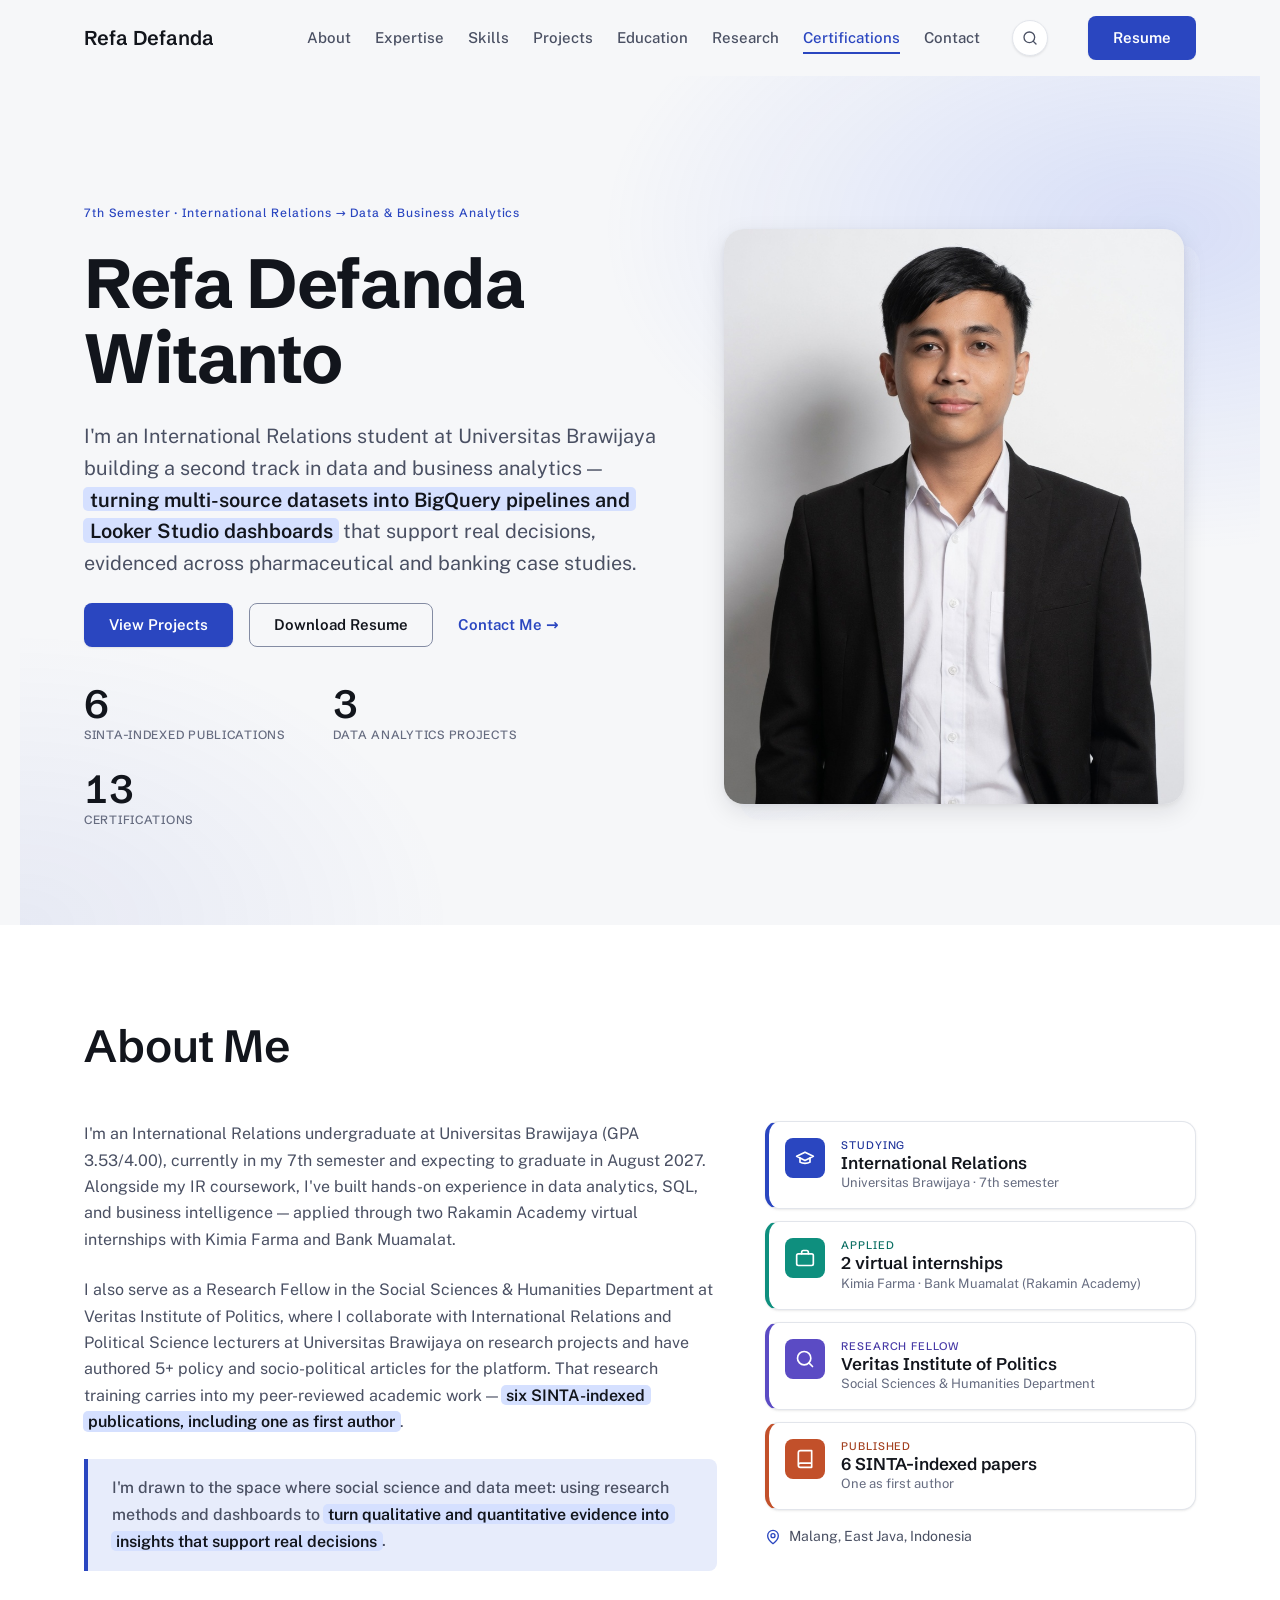
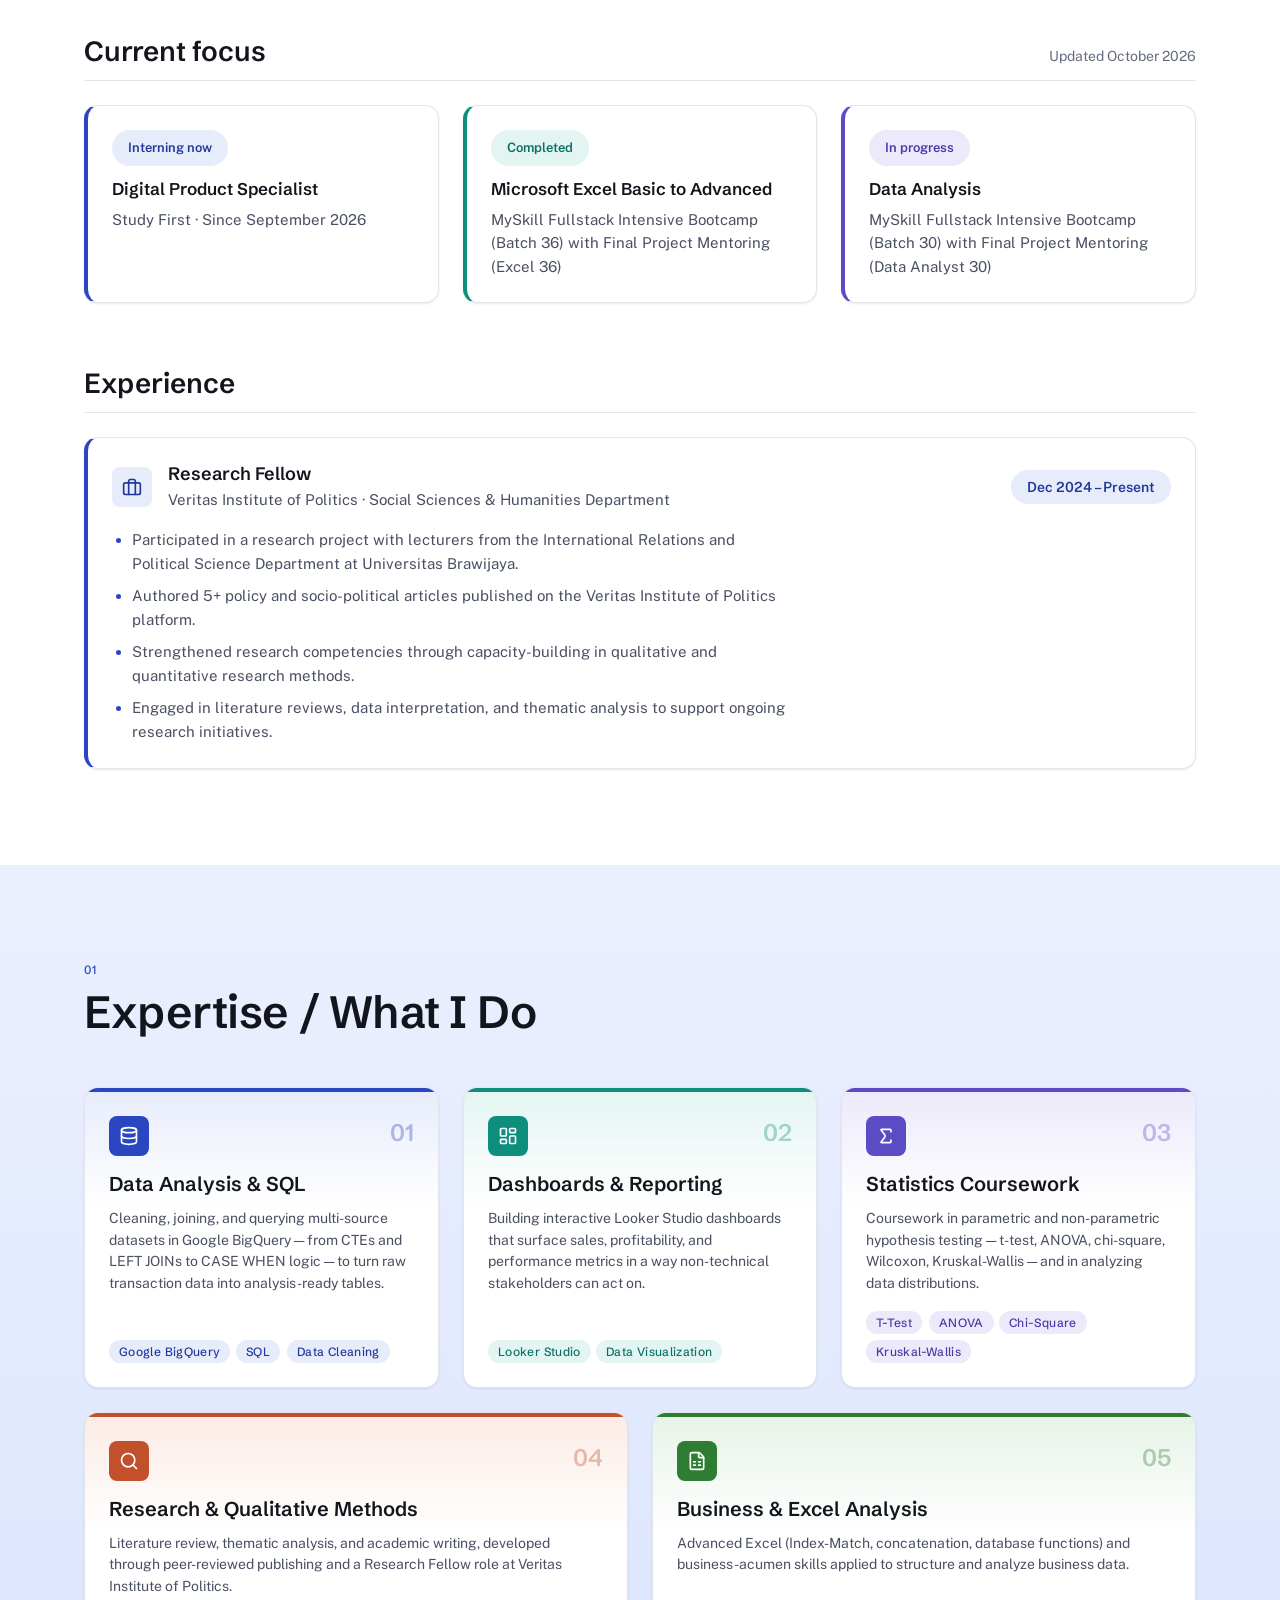
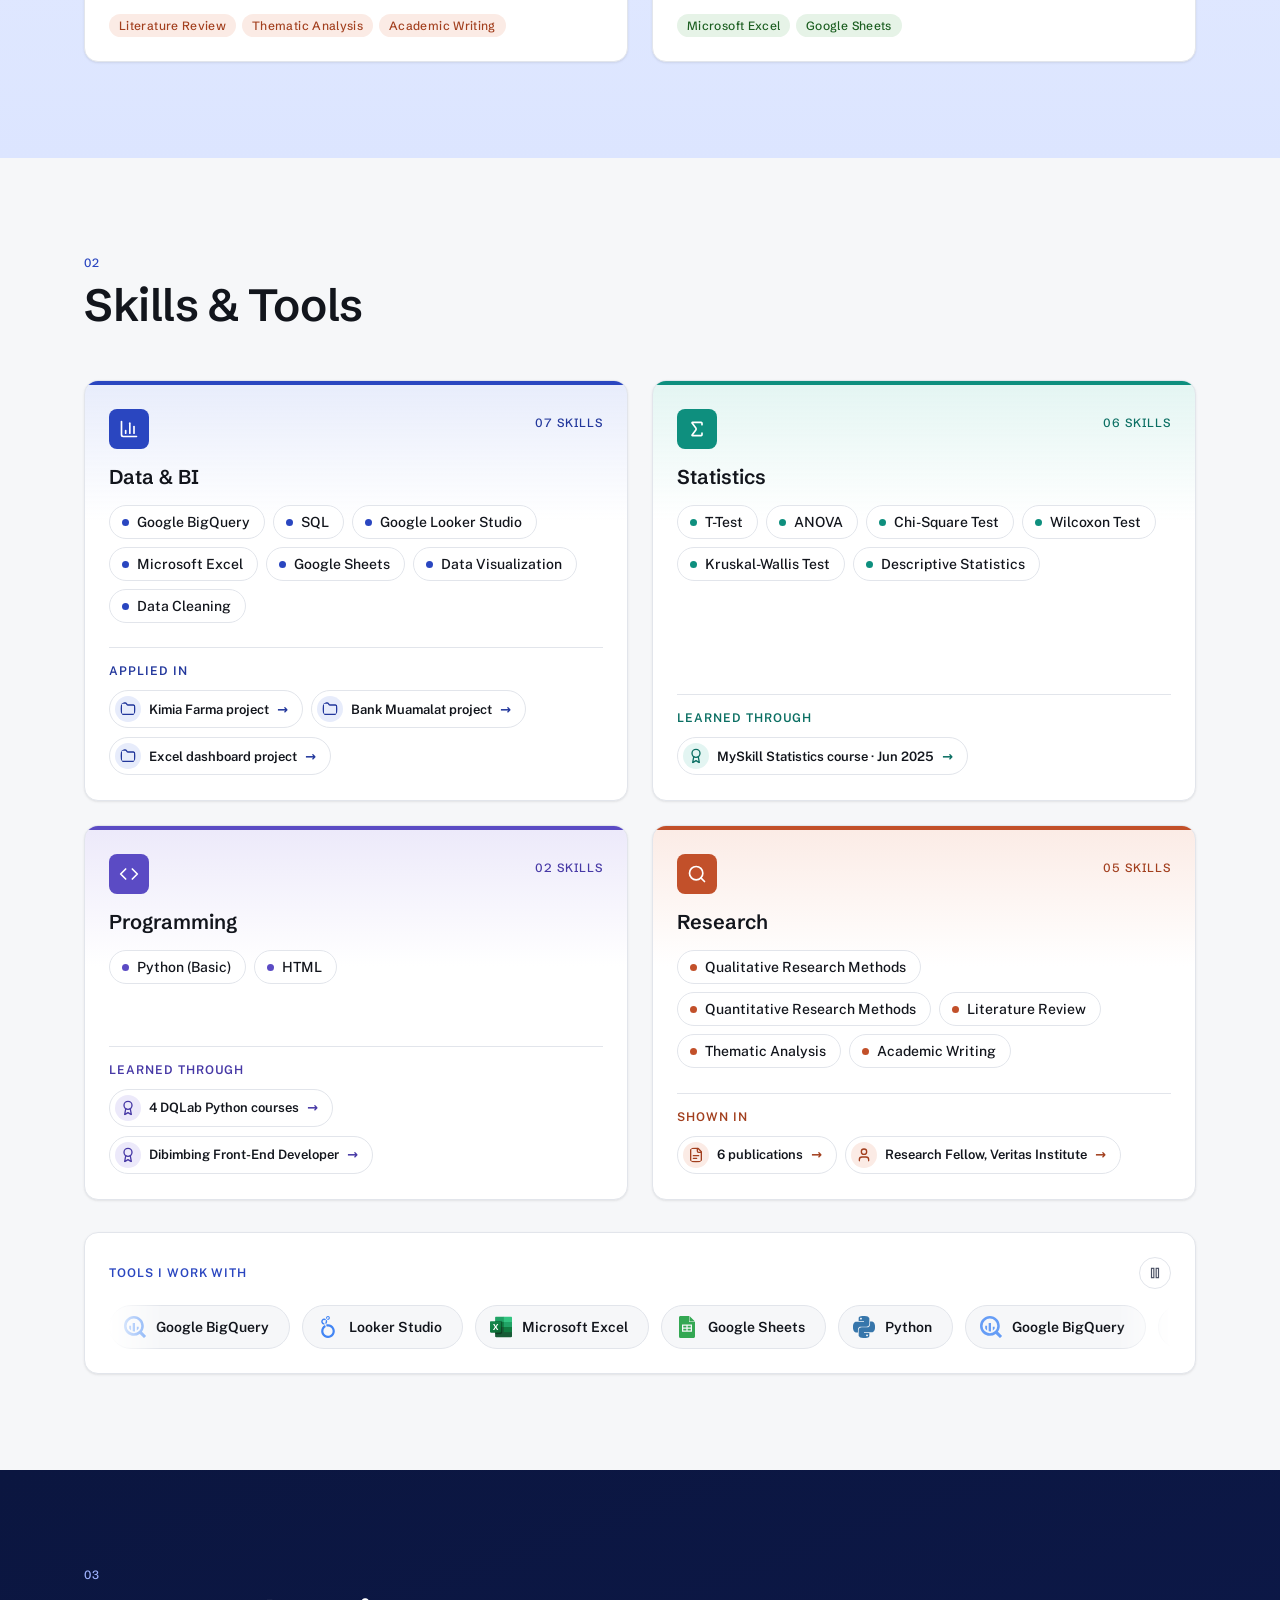
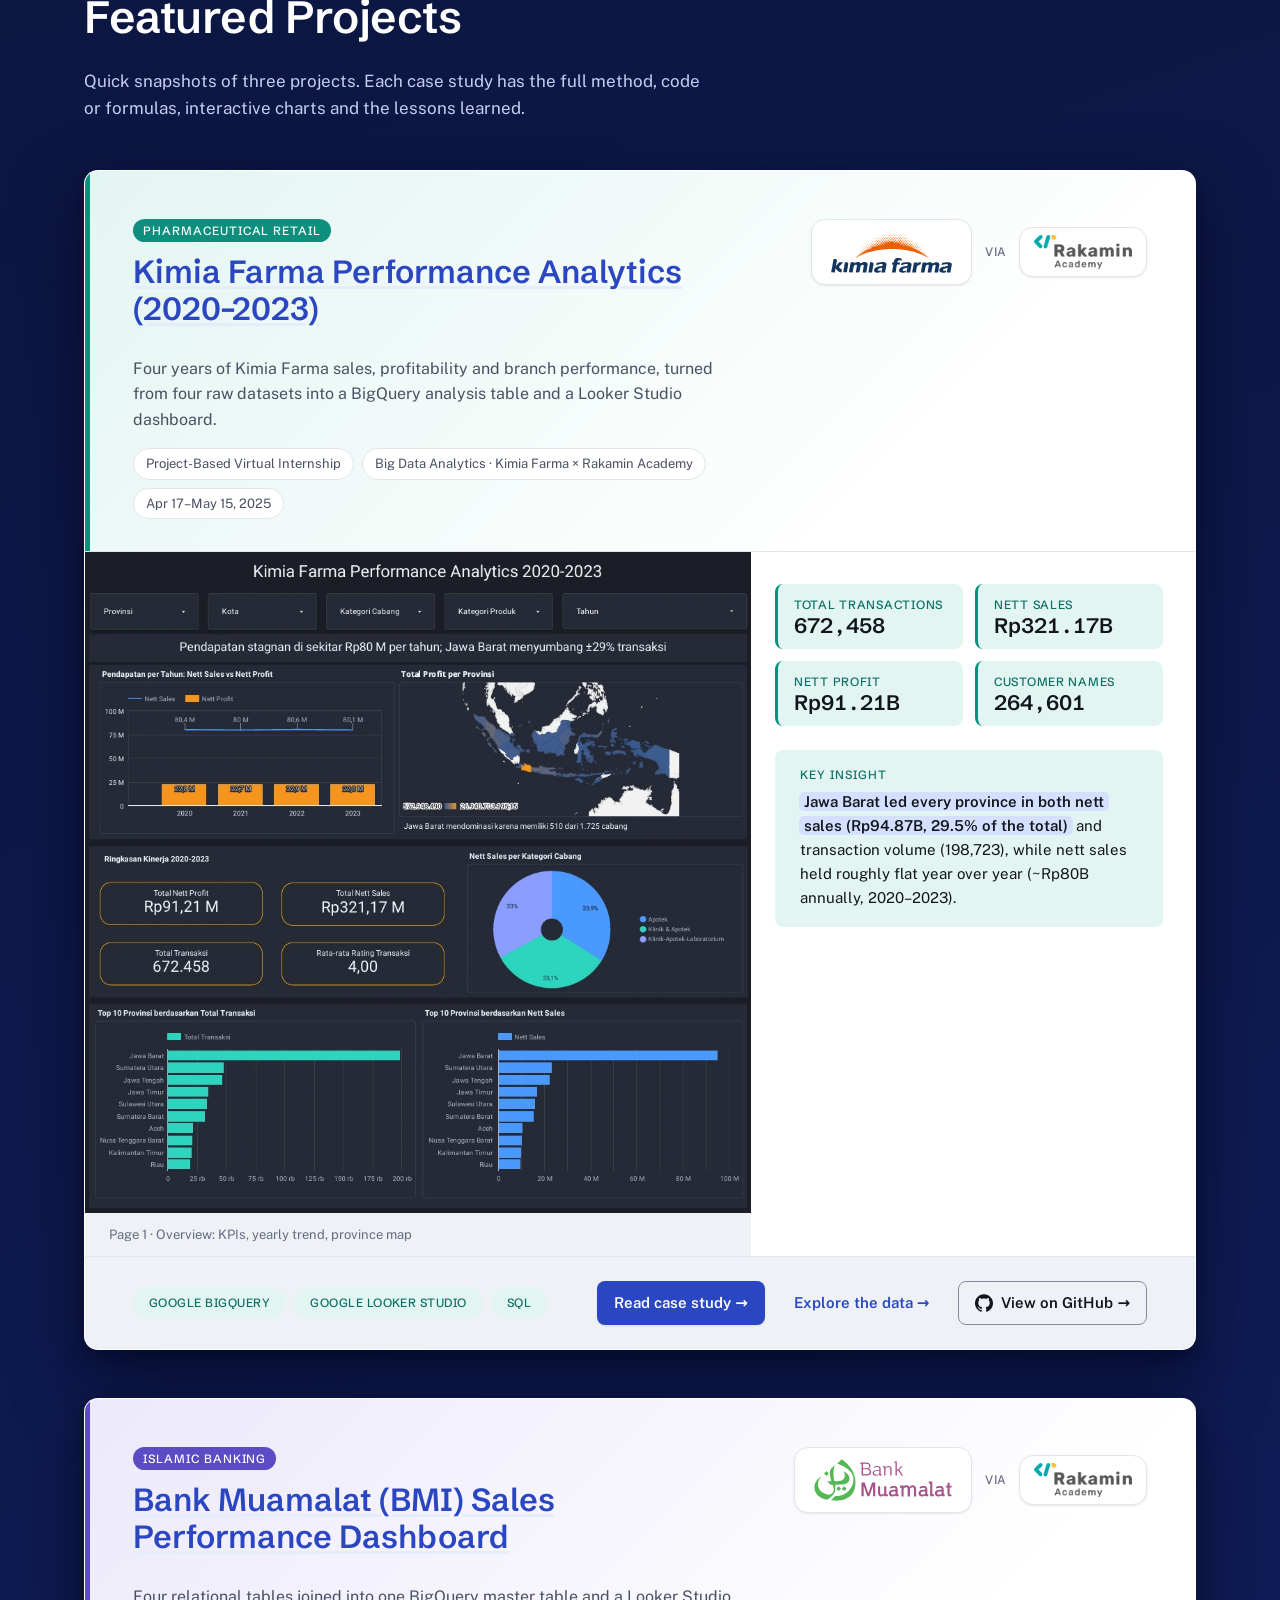
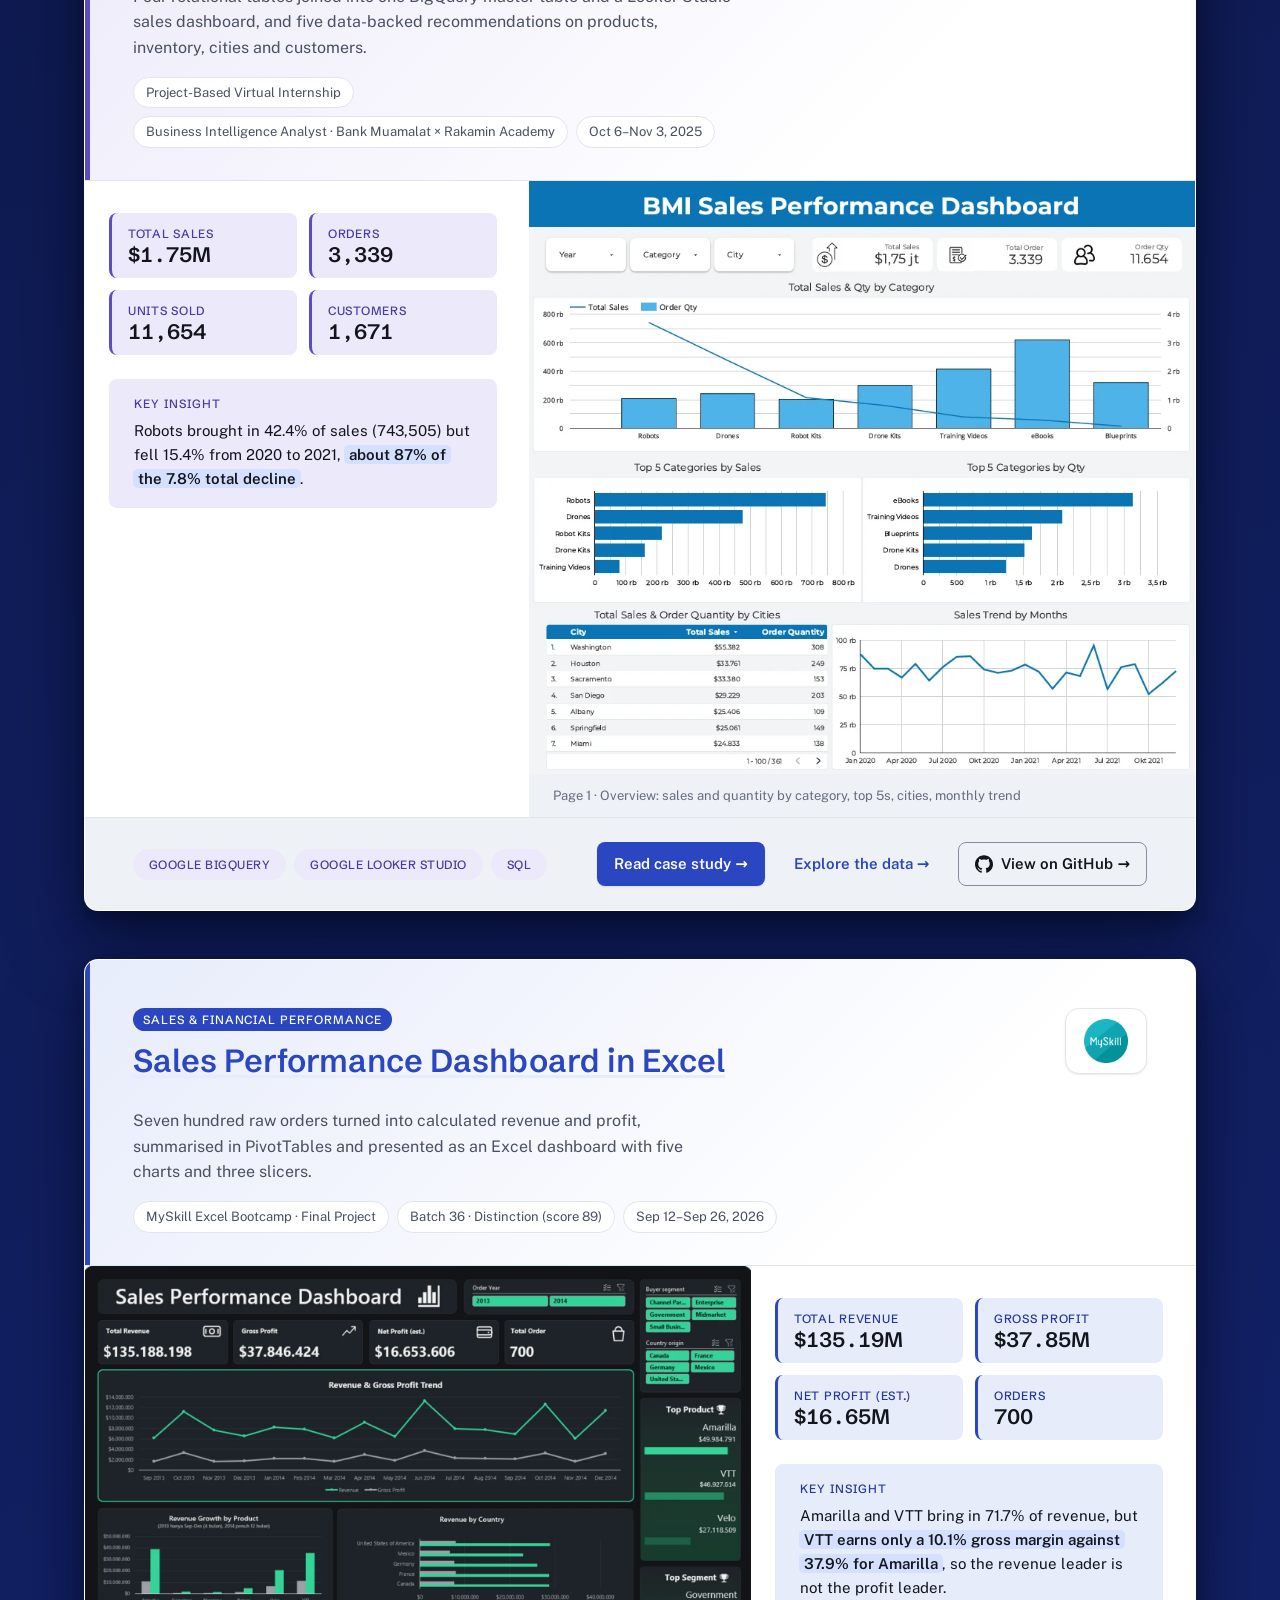
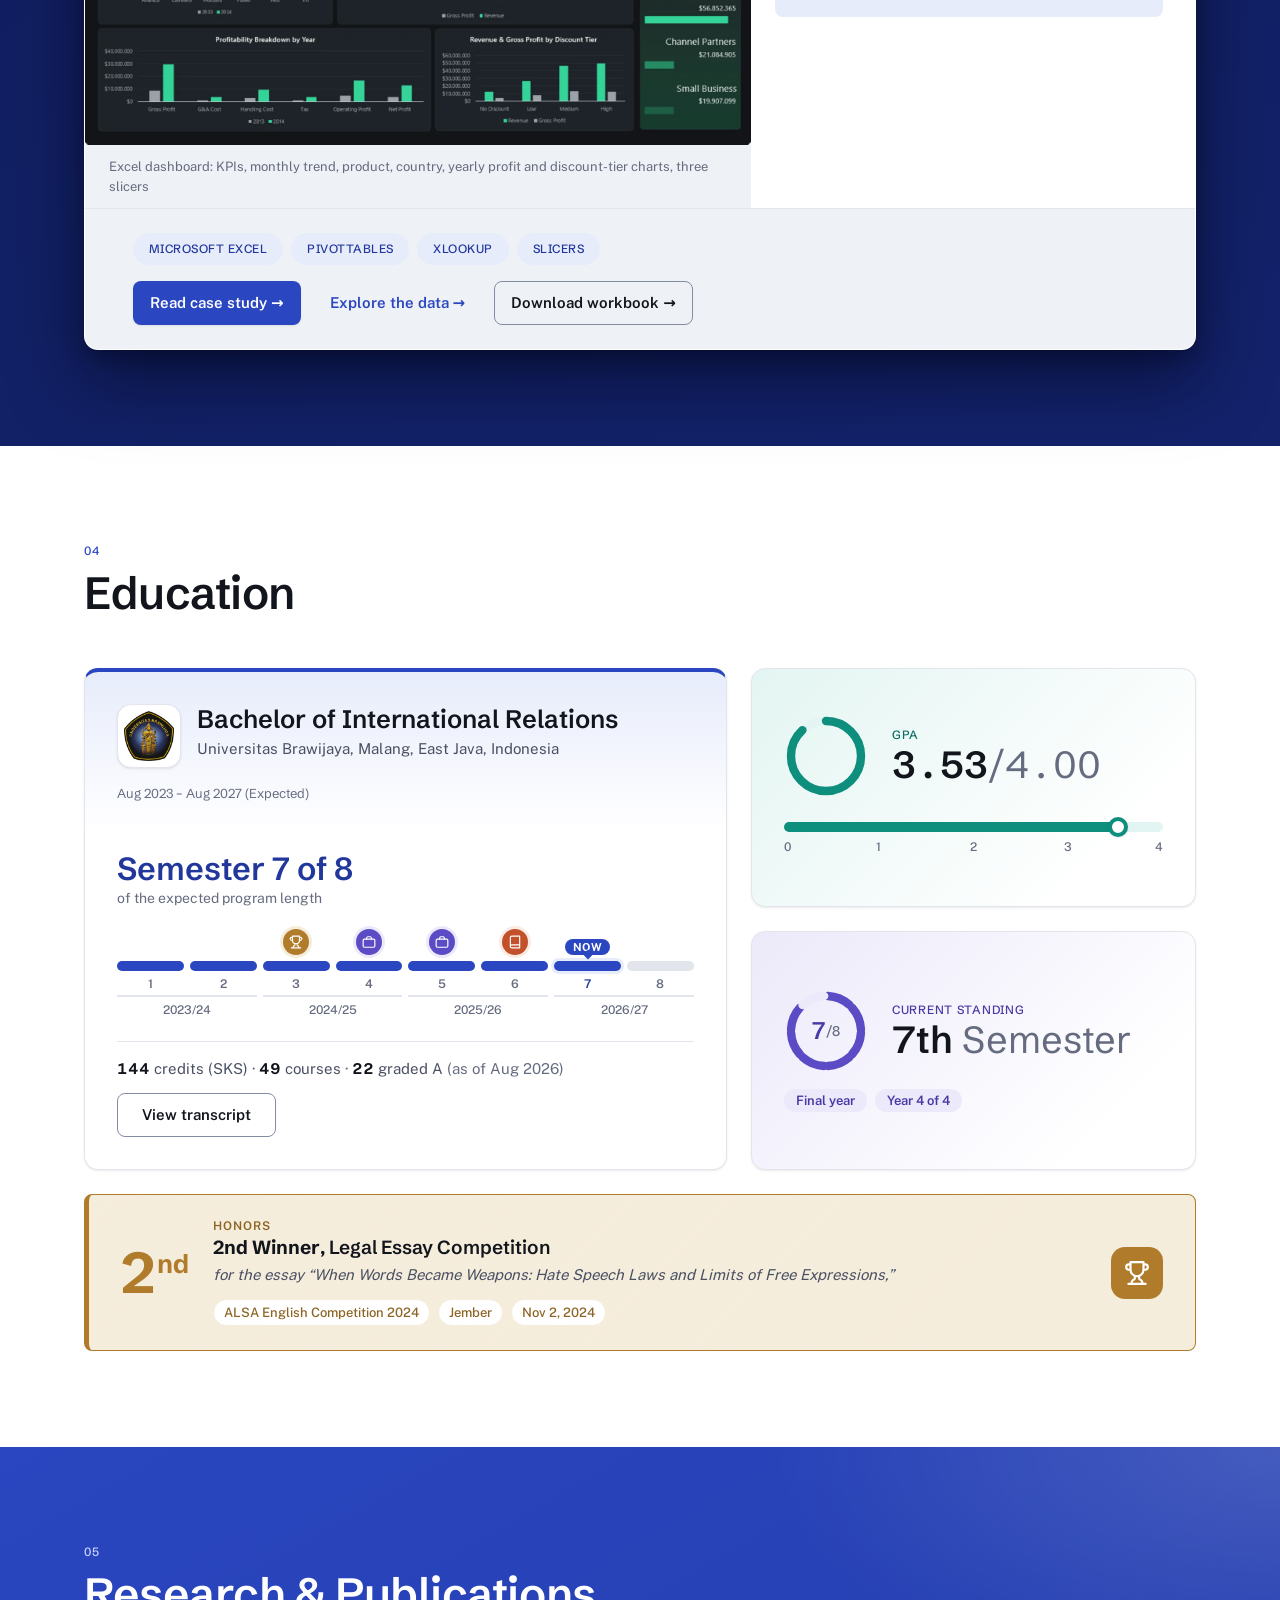
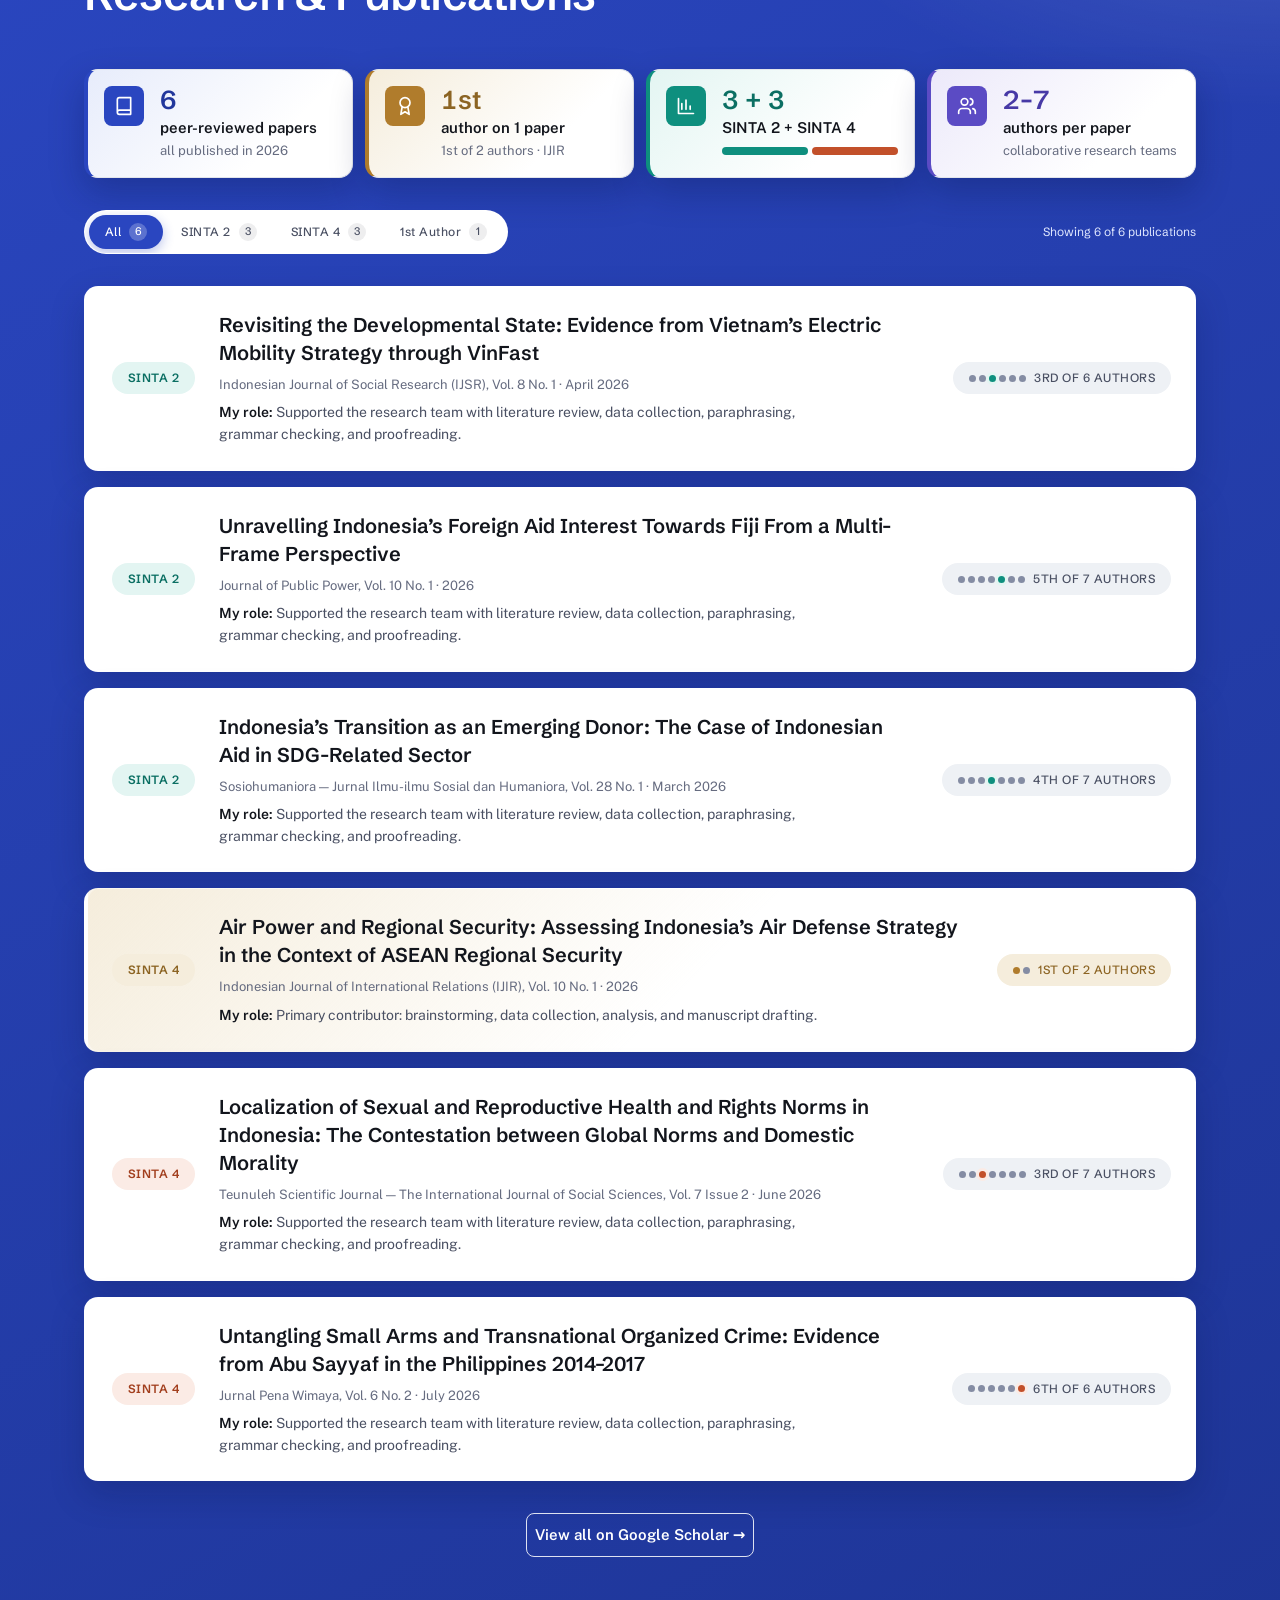
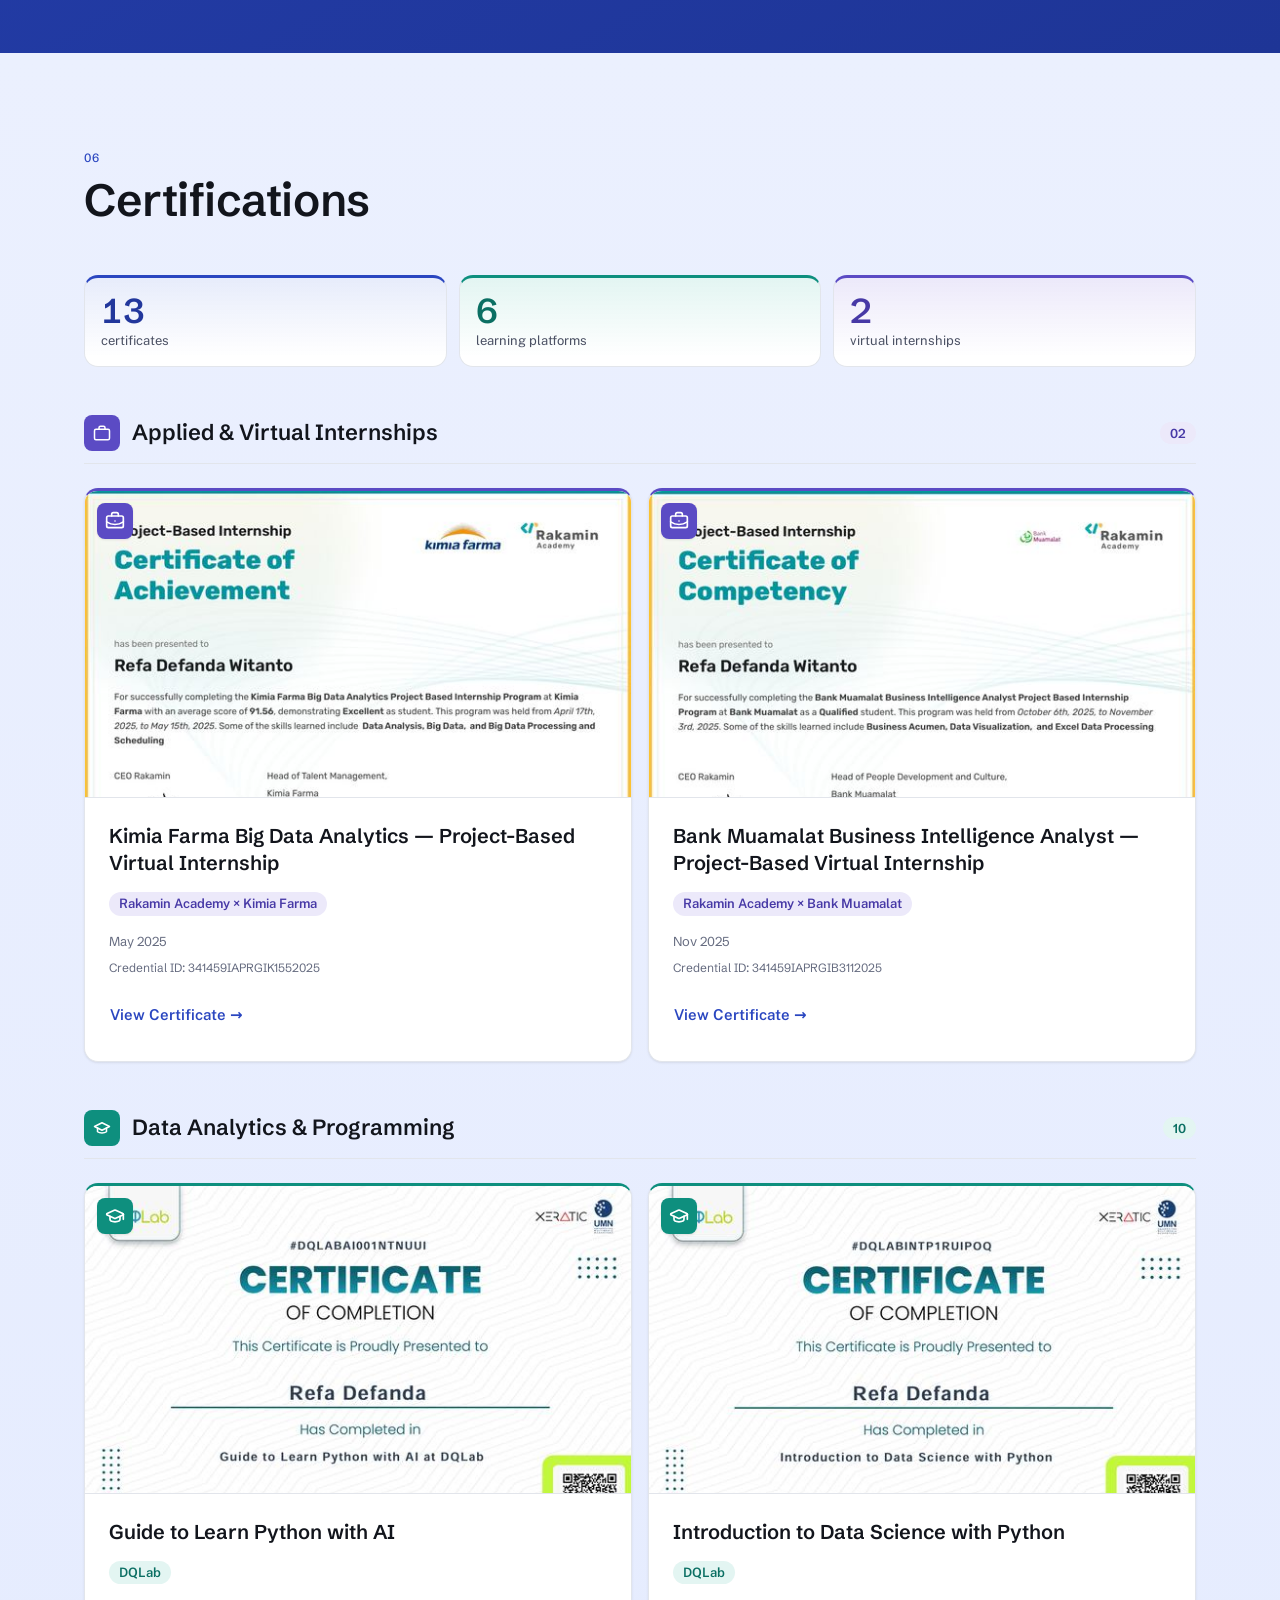
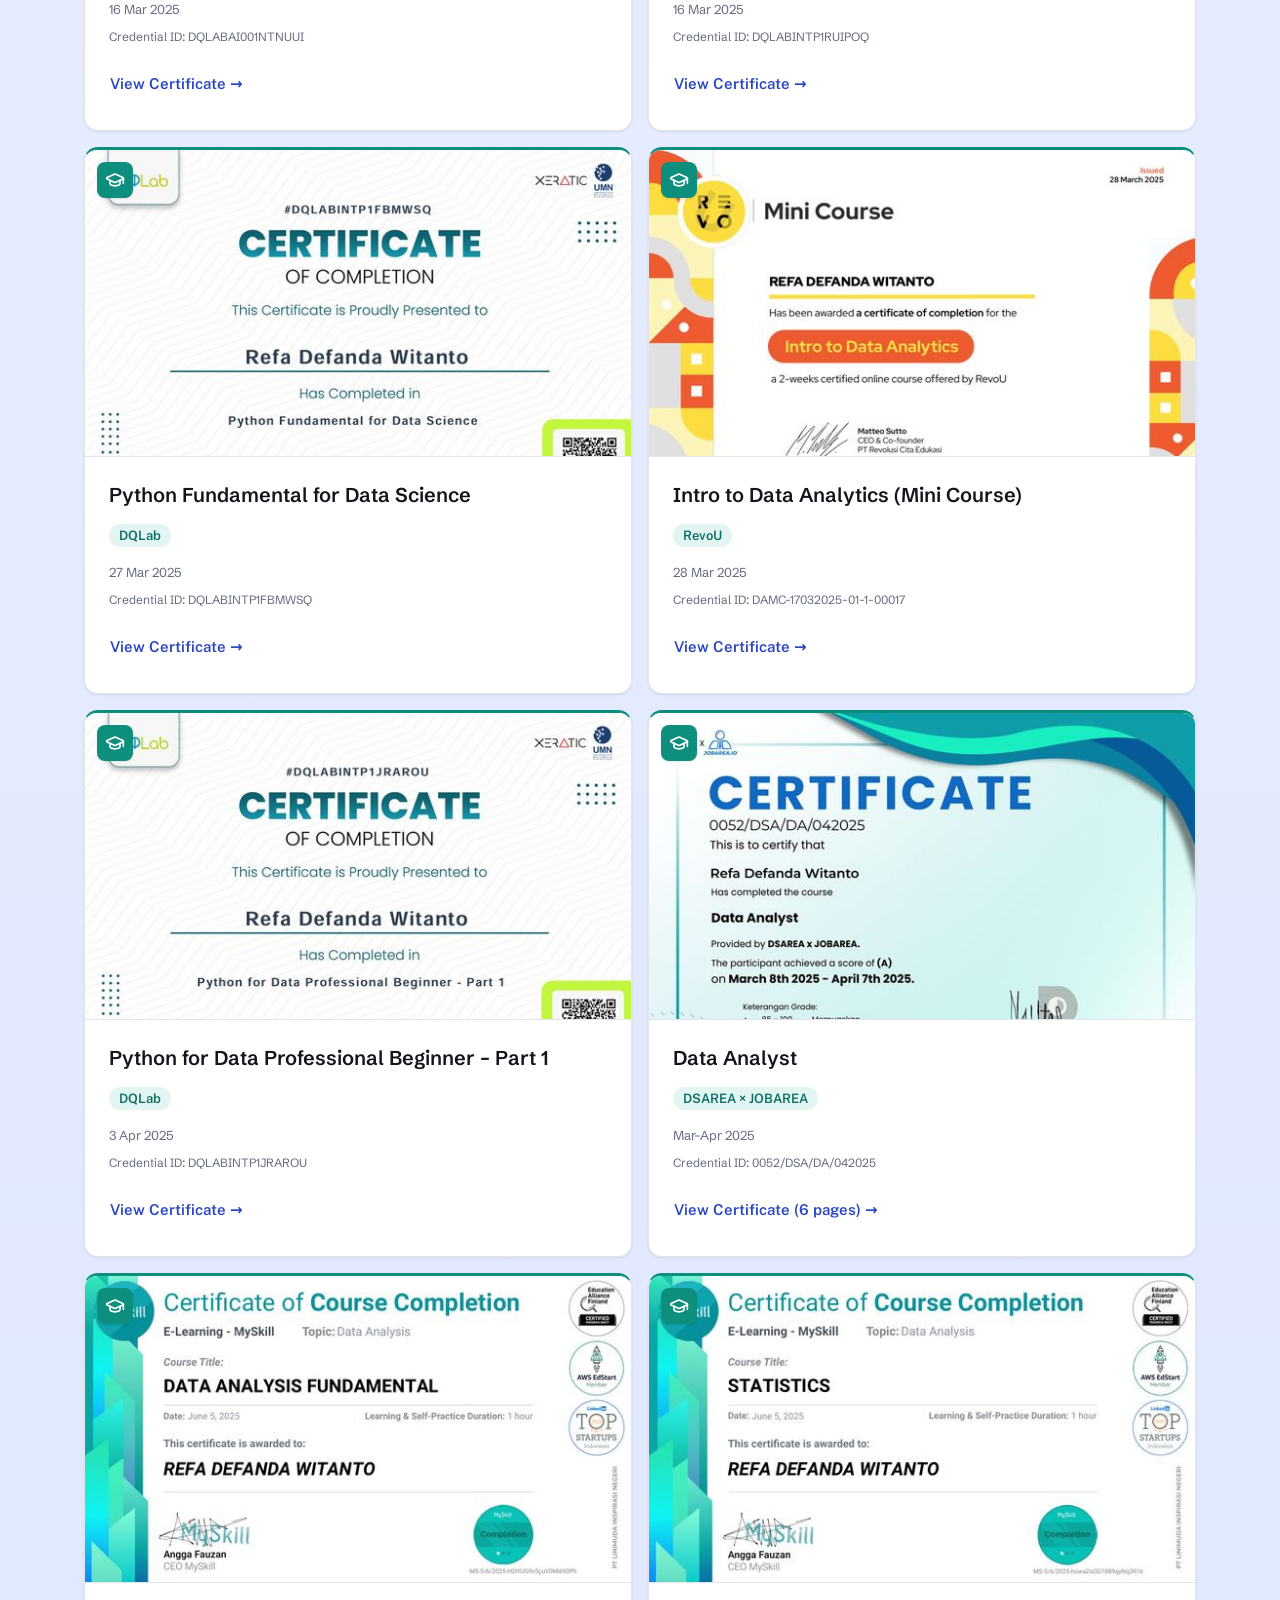
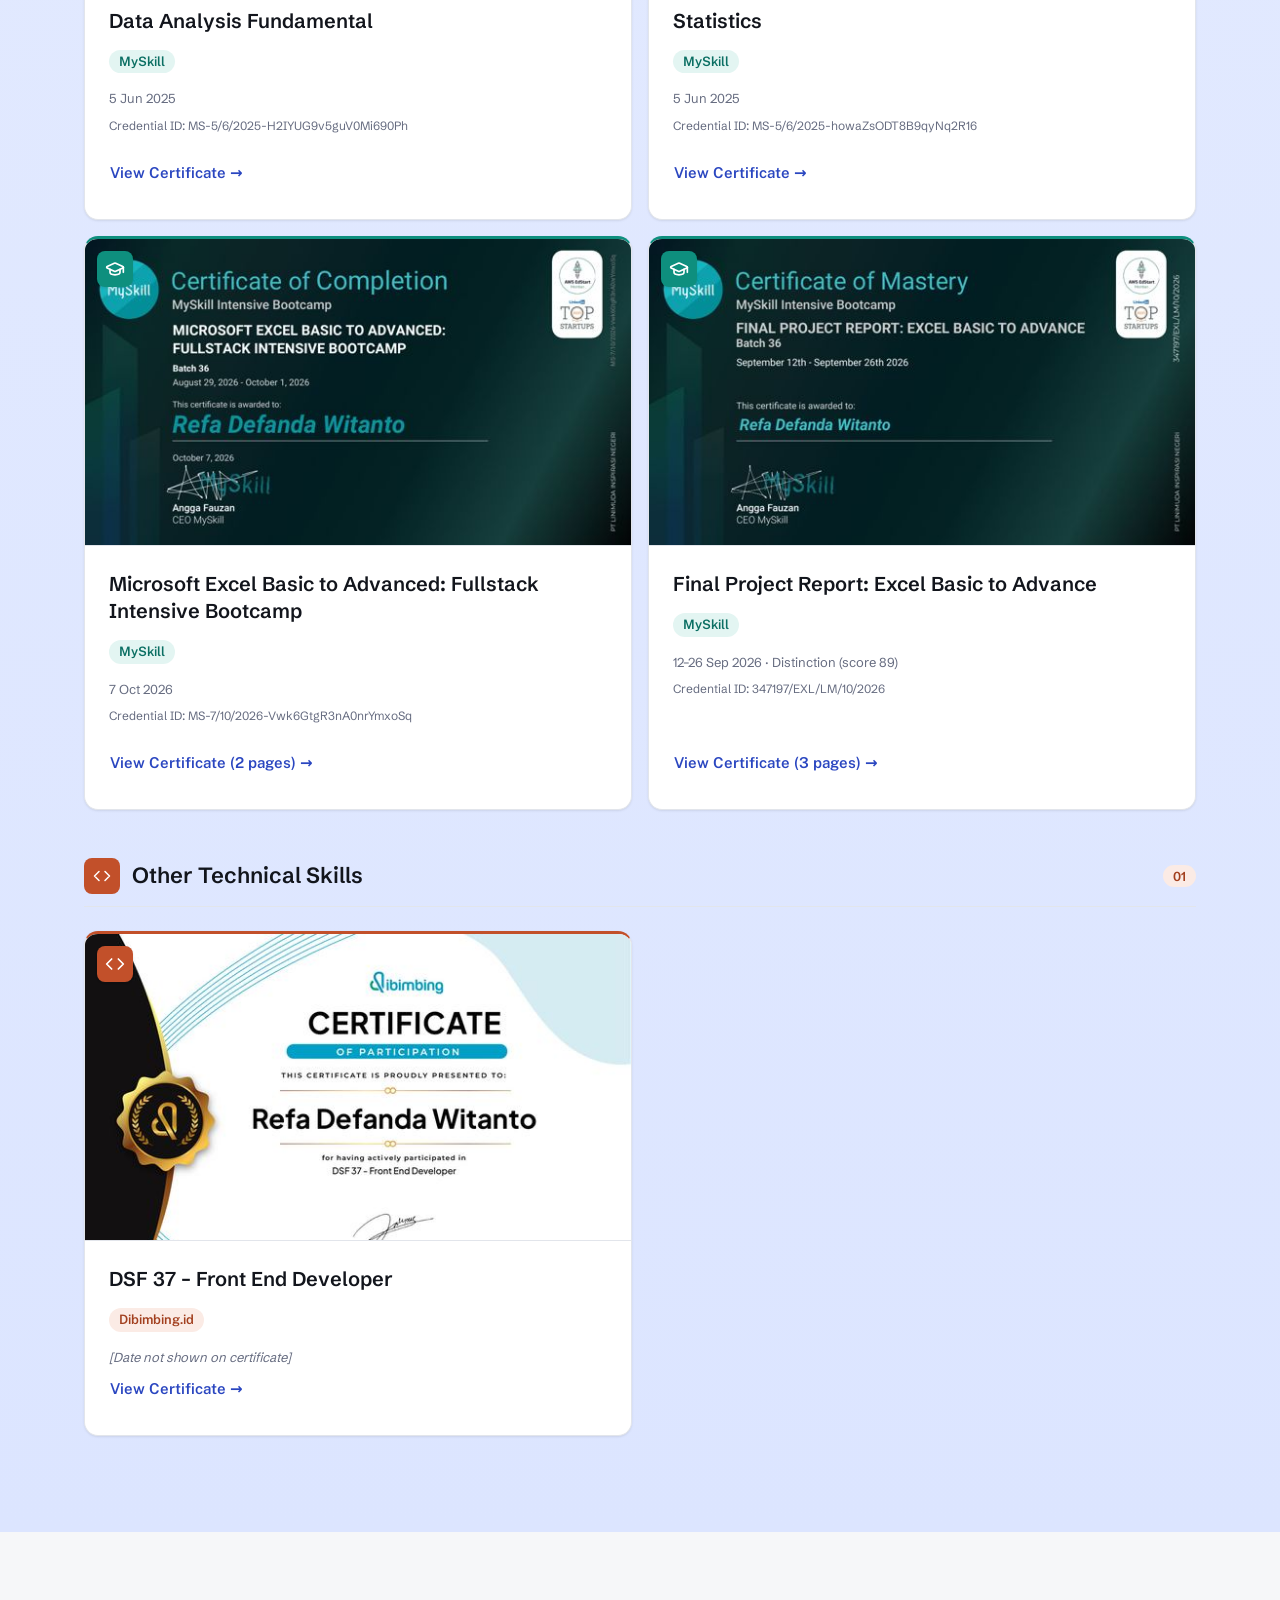
==== index.html @ e7990c00 "Update Portfolio" ====
<!DOCTYPE html>
<html lang="en">
<head>
  <meta charset="UTF-8">
  <meta name="viewport" content="width=device-width, initial-scale=1.0">
  <title>Refa Defanda Witanto | Data &amp; Business Analytics Portfolio</title>
  <meta name="description" content="Portfolio of Refa Defanda Witanto — International Relations student at Universitas Brawijaya building a second track in data analytics, business intelligence, and research.">
  <meta name="theme-color" content="#2A46C0">
  <link rel="canonical" href="https://yaklut.github.io/portfolio/">

  <!-- Favicon — "RD" monogram in Signal Blue, matches the navbar wordmark's
       text-only treatment (see DESIGN.md's Navbar component spec). favicon.ico
       stays at the site root since some browsers/crawlers look for it there
       directly, regardless of the <link> tags below. -->
  <link rel="icon" href="favicon.ico" sizes="any">
  <link rel="icon" href="assets/images/icons/favicon-32x32.png" type="image/png" sizes="32x32">
  <link rel="icon" href="assets/images/icons/favicon-16x16.png" type="image/png" sizes="16x16">
  <link rel="apple-touch-icon" href="assets/images/icons/apple-touch-icon.png">

  <!-- Structured data (schema.org Person) — helps Google understand this page
       is about a person, not a generic article, when someone searches the
       name directly. Every field below already exists elsewhere on this page
       or in the site's approved source content; nothing here is new/invented. -->
  <script type="application/ld+json">
  {
    "@context": "https://schema.org",
    "@type": "Person",
    "name": "Refa Defanda Witanto",
    "url": "https://yaklut.github.io/portfolio/",
    "image": "https://yaklut.github.io/portfolio/assets/images/profile/refa-defanda-witanto.jpg",
    "jobTitle": "International Relations Student / Data & Business Analytics",
    "description": "International Relations student at Universitas Brawijaya building a second track in data analytics, business intelligence, and research.",
    "email": "mailto:refadfnda@gmail.com",
    "telephone": "+6281336023700",
    "address": {
      "@type": "PostalAddress",
      "addressLocality": "Malang",
      "addressRegion": "East Java",
      "addressCountry": "ID"
    },
    "alumniOf": {
      "@type": "CollegeOrUniversity",
      "name": "Universitas Brawijaya"
    },
    "affiliation": {
      "@type": "Organization",
      "name": "Veritas Institute of Politics"
    },
    "knowsAbout": [
      "Data Analysis", "SQL", "Google BigQuery", "Looker Studio",
      "Data Visualization", "Business Intelligence", "International Relations Research"
    ],
    "sameAs": [
      "https://www.linkedin.com/in/refa-defanda/",
      "https://scholar.google.com/citations?user=X9B00VQAAAAJ&hl=id&oi=ao",
      "https://github.com/Yaklut"
    ]
  }
  </script>

  <!-- Open Graph -->
  <meta property="og:type" content="website">
  <meta property="og:site_name" content="Refa Defanda Witanto">
  <meta property="og:locale" content="en_US">
  <meta property="og:url" content="https://yaklut.github.io/portfolio/">
  <meta property="og:title" content="Refa Defanda Witanto | Data & Business Analytics Portfolio">
  <meta property="og:description" content="International Relations student at Universitas Brawijaya building a second track in data analytics, business intelligence, and research.">
  <meta property="og:image" content="https://yaklut.github.io/portfolio/assets/images/social/og-image.jpg">
  <meta property="og:image:width" content="1200">
  <meta property="og:image:height" content="630">
  <meta property="og:image:alt" content="Refa Defanda Witanto — International Relations to Data & Business Analytics">

  <!-- Twitter Card (falls back to Open Graph tags above for anything not repeated here) -->
  <meta name="twitter:card" content="summary_large_image">
  <meta name="twitter:title" content="Refa Defanda Witanto | Data & Business Analytics Portfolio">
  <meta name="twitter:description" content="International Relations student at Universitas Brawijaya building a second track in data analytics, business intelligence, and research.">
  <meta name="twitter:image" content="https://yaklut.github.io/portfolio/assets/images/social/og-image.jpg">

  <!-- Fonts: self-hosted (see @font-face in styles.css and assets/fonts/LICENSES.txt). Phase 2 system: Schibsted Grotesk / Public Sans; IBM Plex Mono for code only. -->
  <link rel="preload" href="assets/fonts/schibsted-grotesk-latin-wght-normal.woff2" as="font" type="font/woff2" crossorigin>
  <link rel="preload" href="assets/fonts/public-sans-latin-wght-normal.woff2" as="font" type="font/woff2" crossorigin>

  <link rel="stylesheet" href="assets/css/styles.css">
  <link rel="stylesheet" href="assets/css/motion.css">
  <link rel="stylesheet" href="assets/css/redesign.css">
  <link rel="stylesheet" href="assets/css/expressive.css">
  <link rel="stylesheet" href="assets/css/transitions.css">
  <link rel="stylesheet" href="assets/css/snapshot.css">
  <link rel="stylesheet" href="assets/css/bands.css">
</head>
<body>

  <a class="skip-link" href="#main-content">Skip to main content</a>

  <!-- ==================================================================
       NAVIGATION
       ================================================================== -->
  <header class="site-header">
    <nav class="navbar" aria-label="Primary">
      <a class="navbar__wordmark" href="#hero">Refa Defanda</a>

      <button type="button" class="nav-toggle" aria-expanded="false" aria-controls="primary-navigation" aria-label="Open menu">
        <span class="nav-toggle__bar" aria-hidden="true"></span>
        <span class="nav-toggle__bar" aria-hidden="true"></span>
        <span class="nav-toggle__bar" aria-hidden="true"></span>
      </button>

      <div id="primary-navigation" class="nav-panel">
        <ul class="nav-list">
          <li><a class="nav-link" href="#about">About</a></li>
          <li><a class="nav-link" href="#expertise">Expertise</a></li>
          <li><a class="nav-link" href="#skills">Skills</a></li>
          <li><a class="nav-link" href="#projects">Projects</a></li>
          <li><a class="nav-link" href="#education">Education</a></li>
          <li><a class="nav-link" href="#research">Research</a></li>
          <li><a class="nav-link" href="#certifications">Certifications</a></li>
          <li><a class="nav-link" href="#contact">Contact</a></li>
        </ul>
        <button type="button" class="nav-search-btn" id="cmdk-trigger" aria-label="Jump to a section" aria-haspopup="dialog" aria-keyshortcuts="Control+K Meta+K">
          <svg viewBox="0 0 24 24" fill="none" stroke="currentColor" stroke-width="2" stroke-linecap="round" stroke-linejoin="round" aria-hidden="true"><circle cx="11" cy="11" r="8"></circle><line x1="21" y1="21" x2="16.65" y2="16.65"></line></svg>
          <kbd class="nav-search-btn__hint" aria-hidden="true">Ctrl K</kbd>
        </button>
        <a class="nav-cta btn btn--primary" href="#resume">Resume</a>
      </div>
    </nav>
    <div class="scroll-progress" aria-hidden="true"></div>
  </header>

  <main id="main-content">

    <!-- ==================================================================
         HERO
         ================================================================== -->
    <section id="hero" class="hero band band-hero" aria-label="Introduction">
      <div class="hero__content">
        <p class="hero__eyebrow">7th Semester · International Relations → Data &amp; Business Analytics</p>

        <h1 class="hero__name">Refa Defanda Witanto</h1>

        <p class="hero__tagline">
          I'm an International Relations student at Universitas Brawijaya building a second track in
          data and business analytics — <mark>turning multi-source datasets into BigQuery pipelines and Looker
          Studio dashboards</mark> that support real decisions, evidenced across
          pharmaceutical and banking case studies.
        </p>

        <div class="hero__cta-row">
          <a class="btn btn--primary" href="#projects">View Projects</a>
          <a class="btn btn--secondary" href="assets/documents/Refa_Defanda_Witanto_CV.pdf" download>Download Resume</a>
          <a class="btn btn--ghost" href="#contact">Contact Me →</a>
        </div>


        <ul class="hero__stats" aria-label="Quick stats">
          <li class="stat">
            <span class="stat-value">6</span>
            <span class="stat-label">SINTA-Indexed Publications</span>
          </li>
          <li class="stat">
            <span class="stat-value">3</span>
            <span class="stat-label">Data Analytics Projects</span>
          </li>
          <li class="stat">
            <span class="stat-value">13</span>
            <span class="stat-label">Certifications</span>
          </li>
        </ul>
      </div>

      <div class="hero__photo-frame">
        <img
          class="hero__photo"
          src="assets/images/profile/refa-defanda-witanto.jpg"
          alt="Portrait of Refa Defanda Witanto"
          width="900" height="1125" fetchpriority="high">
      </div>
    </section>

    <!-- ==================================================================
         ABOUT ME
         ================================================================== -->
    <section id="about" class="about band band-white" aria-labelledby="about-heading">
      <div class="section-heading reveal">
        <h2 id="about-heading" class="section-title">About Me</h2>
      </div>

      <div class="about__layout">
        <div class="about__body reveal">
          <p>
          I'm an International Relations undergraduate at Universitas Brawijaya (GPA 3.53/4.00),
          currently in my 7th semester and expecting to graduate in August 2027. Alongside my IR
          coursework, I've built hands-on experience in data analytics, SQL, and business
          intelligence — applied through two Rakamin Academy virtual internships with Kimia Farma
          and Bank Muamalat.
        </p>
          <p>
          I also serve as a Research Fellow in the Social Sciences &amp; Humanities Department at
          Veritas Institute of Politics, where I collaborate with International Relations and
          Political Science lecturers at Universitas Brawijaya on research projects and have
          authored 5+ policy and socio-political articles for the platform. That research training
          carries into my peer-reviewed academic work — <mark>six SINTA-indexed publications, including
          one as first author</mark>.
        </p>
          <p class="about__lead">
          I'm drawn to the space where social science and data meet: using research methods and
          dashboards to <mark>turn qualitative and quantitative evidence into insights that support real
          decisions</mark>.
        </p>
        </div>
        <aside class="about__snapshot reveal" aria-label="Snapshot">
          <ul class="snap-list"><li class="snap accent-blue"><span class="snap__icon"><svg viewBox="0 0 24 24" fill="none" stroke="currentColor" stroke-width="2" stroke-linecap="round" stroke-linejoin="round" aria-hidden="true"><path d="M22 10 12 5 2 10l10 5 10-5z"/><path d="M6 12v5c3 2 9 2 12 0v-5"/></svg></span><div><span class="snap__label">Studying</span><strong>International Relations</strong><span class="snap__sub">Universitas Brawijaya · 7th semester</span></div></li><li class="snap accent-teal"><span class="snap__icon"><svg viewBox="0 0 24 24" fill="none" stroke="currentColor" stroke-width="2" stroke-linecap="round" stroke-linejoin="round" aria-hidden="true"><rect width="20" height="14" x="2" y="7" rx="2"/><path d="M16 7V5a2 2 0 0 0-2-2h-4a2 2 0 0 0-2 2v2"/></svg></span><div><span class="snap__label">Applied</span><strong>2 virtual internships</strong><span class="snap__sub">Kimia Farma · Bank Muamalat (Rakamin Academy)</span></div></li><li class="snap accent-violet"><span class="snap__icon"><svg viewBox="0 0 24 24" fill="none" stroke="currentColor" stroke-width="2" stroke-linecap="round" stroke-linejoin="round" aria-hidden="true"><circle cx="11" cy="11" r="8"/><path d="m21 21-4.3-4.3"/></svg></span><div><span class="snap__label">Research Fellow</span><strong>Veritas Institute of Politics</strong><span class="snap__sub">Social Sciences &amp; Humanities Department</span></div></li><li class="snap accent-coral"><span class="snap__icon"><svg viewBox="0 0 24 24" fill="none" stroke="currentColor" stroke-width="2" stroke-linecap="round" stroke-linejoin="round" aria-hidden="true"><path d="M4 19.5v-15A2.5 2.5 0 0 1 6.5 2H20v20H6.5a2.5 2.5 0 0 1 0-5H20"/></svg></span><div><span class="snap__label">Published</span><strong>6 SINTA-indexed papers</strong><span class="snap__sub">One as first author</span></div></li></ul>
          <p class="snap__loc"><svg viewBox="0 0 24 24" fill="none" stroke="currentColor" stroke-width="2" stroke-linecap="round" stroke-linejoin="round" aria-hidden="true"><path d="M20 10c0 6-8 12-8 12S4 16 4 10a8 8 0 0 1 16 0z"/><circle cx="12" cy="10" r="3"/></svg>Malang, East Java, Indonesia</p>
        </aside>
      </div>

      <div class="about__now reveal">
        <div class="now__head">
          <h3 class="about__subtitle">Current focus</h3>
          <p class="now__updated">Updated October 2026</p>
        </div>
        <ul class="now-list">
          <li class="card now-item accent-blue">
            <p class="chip now-item__status">Interning now</p>
            <h4>Digital Product Specialist</h4>
            <p>Study First · Since September 2026</p>
          </li>
          <li class="card now-item accent-teal">
            <p class="chip now-item__status">Completed</p>
            <h4>Microsoft Excel Basic to Advanced</h4>
            <p>MySkill Fullstack Intensive Bootcamp (Batch 36) with Final Project Mentoring (Excel 36)</p>
          </li>
          <li class="card now-item accent-violet">
            <p class="chip now-item__status">In progress</p>
            <h4>Data Analysis</h4>
            <p>MySkill Fullstack Intensive Bootcamp (Batch 30) with Final Project Mentoring (Data Analyst 30)</p>
          </li>
        </ul>
      </div>

      <div class="about__experience reveal">
        <h3 class="about__subtitle">Experience</h3>
        <article class="card card--experience accent-blue">
          <header class="experience__head">
            <span class="icon-badge" aria-hidden="true">
              <svg viewBox="0 0 24 24" fill="none" stroke="currentColor" stroke-width="2" stroke-linecap="round" stroke-linejoin="round">
                <rect width="20" height="14" x="2" y="7" rx="2" ry="2" />
                <path d="M16 21V5a2 2 0 0 0-2-2h-4a2 2 0 0 0-2 2v16" />
              </svg>
            </span>
            <div class="experience__title">
              <h4>Research Fellow</h4>
              <p class="experience__org">Veritas Institute of Politics · Social Sciences &amp; Humanities Department</p>
            </div>
            <p class="chip experience__date">Dec 2024 – Present</p>
          </header>
          <ul class="experience__list">
            <li>Participated in a research project with lecturers from the International Relations and Political Science Department at Universitas Brawijaya.</li>
            <li>Authored 5+ policy and socio-political articles published on the Veritas Institute of Politics platform.</li>
            <li>Strengthened research competencies through capacity-building in qualitative and quantitative research methods.</li>
            <li>Engaged in literature reviews, data interpretation, and thematic analysis to support ongoing research initiatives.</li>
          </ul>
        </article>
      </div>
    </section>

    <!-- ==================================================================
         EXPERTISE / WHAT I DO
         ================================================================== -->
    <section id="expertise" class="expertise band band-tint" aria-labelledby="expertise-heading">
      <div class="section-heading reveal">
        <span class="section-eyebrow" aria-hidden="true">01</span>
        <h2 id="expertise-heading" class="section-title">Expertise / What I Do</h2>
      </div>

      <div class="expertise-grid">
        <article class="card card--expertise accent-blue reveal">
          <span class="expertise__index" aria-hidden="true">01</span>
          <span class="icon-badge" aria-hidden="true">
            <svg viewBox="0 0 24 24" fill="none" stroke="currentColor" stroke-width="2" stroke-linecap="round" stroke-linejoin="round">
              <ellipse cx="12" cy="5" rx="9" ry="3" />
              <path d="M3 5V19A9 3 0 0 0 21 19V5" />
              <path d="M3 12A9 3 0 0 0 21 12" />
            </svg>
          </span>
          <h3>Data Analysis &amp; SQL</h3>
          <p>
            Cleaning, joining, and querying multi-source datasets in Google BigQuery — from CTEs and
            LEFT JOINs to CASE WHEN logic — to turn raw transaction data into analysis-ready tables.
          </p>
        <ul class="expertise__tags" aria-label="Related tools and methods"><li>Google BigQuery</li><li>SQL</li><li>Data Cleaning</li></ul>
        </article>

        <article class="card card--expertise accent-teal reveal">
          <span class="expertise__index" aria-hidden="true">02</span>
          <span class="icon-badge" aria-hidden="true">
            <svg viewBox="0 0 24 24" fill="none" stroke="currentColor" stroke-width="2" stroke-linecap="round" stroke-linejoin="round">
              <rect width="7" height="9" x="3" y="3" rx="1" />
              <rect width="7" height="5" x="14" y="3" rx="1" />
              <rect width="7" height="9" x="14" y="12" rx="1" />
              <rect width="7" height="5" x="3" y="16" rx="1" />
            </svg>
          </span>
          <h3>Dashboards &amp; Reporting</h3>
          <p>
            Building interactive Looker Studio dashboards that surface sales, profitability, and
            performance metrics in a way non-technical stakeholders can act on.
          </p>
        <ul class="expertise__tags" aria-label="Related tools and methods"><li>Looker Studio</li><li>Data Visualization</li></ul>
        </article>

        <article class="card card--expertise accent-violet reveal">
          <span class="expertise__index" aria-hidden="true">03</span>
          <span class="icon-badge" aria-hidden="true">
            <svg viewBox="0 0 24 24" fill="none" stroke="currentColor" stroke-width="2" stroke-linecap="round" stroke-linejoin="round">
              <path d="M18 7V5a1 1 0 0 0-1-1H6.5a.5.5 0 0 0-.4.8l4.5 6a2 2 0 0 1 0 2.4l-4.5 6a.5.5 0 0 0 .4.8H17a1 1 0 0 0 1-1v-2" />
            </svg>
          </span>
          <h3>Statistics Coursework</h3>
          <p>
            Coursework in parametric and non-parametric hypothesis testing — t-test, ANOVA,
            chi-square, Wilcoxon, Kruskal-Wallis — and in analyzing data distributions.
          </p>
        <ul class="expertise__tags" aria-label="Related tools and methods"><li>T-Test</li><li>ANOVA</li><li>Chi-Square</li><li>Kruskal-Wallis</li></ul>
        </article>

        <article class="card card--expertise accent-coral reveal">
          <span class="expertise__index" aria-hidden="true">04</span>
          <span class="icon-badge" aria-hidden="true">
            <svg viewBox="0 0 24 24" fill="none" stroke="currentColor" stroke-width="2" stroke-linecap="round" stroke-linejoin="round">
              <path d="m21 21-4.34-4.34" />
              <circle cx="11" cy="11" r="8" />
            </svg>
          </span>
          <h3>Research &amp; Qualitative Methods</h3>
          <p>
            Literature review, thematic analysis, and academic writing, developed through
            peer-reviewed publishing and a Research Fellow role at Veritas Institute of Politics.
          </p>
        <ul class="expertise__tags" aria-label="Related tools and methods"><li>Literature Review</li><li>Thematic Analysis</li><li>Academic Writing</li></ul>
        </article>

        <article class="card card--expertise accent-green reveal">
          <span class="expertise__index" aria-hidden="true">05</span>
          <span class="icon-badge" aria-hidden="true">
            <svg viewBox="0 0 24 24" fill="none" stroke="currentColor" stroke-width="2" stroke-linecap="round" stroke-linejoin="round">
              <path d="M6 22a2 2 0 0 1-2-2V4a2 2 0 0 1 2-2h8a2.4 2.4 0 0 1 1.704.706l3.588 3.588A2.4 2.4 0 0 1 20 8v12a2 2 0 0 1-2 2z" />
              <path d="M14 2v5a1 1 0 0 0 1 1h5" />
              <path d="M8 13h2" />
              <path d="M14 13h2" />
              <path d="M8 17h2" />
              <path d="M14 17h2" />
            </svg>
          </span>
          <h3>Business &amp; Excel Analysis</h3>
          <p>
            Advanced Excel (Index-Match, concatenation, database functions) and business-acumen
            skills applied to structure and analyze business data.
          </p>
        <ul class="expertise__tags" aria-label="Related tools and methods"><li>Microsoft Excel</li><li>Google Sheets</li></ul>
        </article>
      </div>
    </section>

    <!-- ==================================================================
         SKILLS & TOOLS
         ================================================================== -->
    <section id="skills" class="skills band band-light" aria-labelledby="skills-heading">
      <div class="section-heading reveal">
        <span class="section-eyebrow" aria-hidden="true">02</span>
        <h2 id="skills-heading" class="section-title">Skills &amp; Tools</h2>
      </div>

      <div class="skills-grid">
        <div class="skill-group skill-group--blue reveal">
          <span class="icon-badge" aria-hidden="true">
            <svg viewBox="0 0 24 24" fill="none" stroke="currentColor" stroke-width="2" stroke-linecap="round" stroke-linejoin="round">
              <path d="M3 3v16a2 2 0 0 0 2 2h16" />
              <path d="M18 17V9" />
              <path d="M13 17V5" />
              <path d="M8 17v-3" />
            </svg>
          </span>
          <span class="skill-group__count">07 skills</span>
          <h3>Data &amp; BI</h3>
          <ul class="chip-list">
            <li class="chip">Google BigQuery</li>
            <li class="chip">SQL</li>
            <li class="chip">Google Looker Studio</li>
            <li class="chip">Microsoft Excel</li>
            <li class="chip">Google Sheets</li>
            <li class="chip">Data Visualization</li>
            <li class="chip">Data Cleaning</li>
          </ul>
          <div class="skill-evidence">
            <p class="skill-evidence__label">Applied in</p>
            <ul class="skill-evidence__list"><li><a href="#project-kimia-farma"><svg viewBox="0 0 24 24" fill="none" stroke="currentColor" stroke-width="2" stroke-linecap="round" stroke-linejoin="round" aria-hidden="true"><path d="M4 20h16a2 2 0 0 0 2-2V8a2 2 0 0 0-2-2h-7.93a2 2 0 0 1-1.66-.9l-.82-1.2A2 2 0 0 0 7.93 3H4a2 2 0 0 0-2 2v13c0 1.1.9 2 2 2Z"/></svg><span>Kimia Farma project</span></a></li><li><a href="#project-bmi"><svg viewBox="0 0 24 24" fill="none" stroke="currentColor" stroke-width="2" stroke-linecap="round" stroke-linejoin="round" aria-hidden="true"><path d="M4 20h16a2 2 0 0 0 2-2V8a2 2 0 0 0-2-2h-7.93a2 2 0 0 1-1.66-.9l-.82-1.2A2 2 0 0 0 7.93 3H4a2 2 0 0 0-2 2v13c0 1.1.9 2 2 2Z"/></svg><span>Bank Muamalat project</span></a></li><li><a href="#project-excel"><svg viewBox="0 0 24 24" fill="none" stroke="currentColor" stroke-width="2" stroke-linecap="round" stroke-linejoin="round" aria-hidden="true"><path d="M4 20h16a2 2 0 0 0 2-2V8a2 2 0 0 0-2-2h-7.93a2 2 0 0 1-1.66-.9l-.82-1.2A2 2 0 0 0 7.93 3H4a2 2 0 0 0-2 2v13c0 1.1.9 2 2 2Z"/></svg><span>Excel dashboard project</span></a></li></ul>
          </div>
        </div>

        <div class="skill-group skill-group--teal reveal">
          <span class="icon-badge" aria-hidden="true">
            <svg viewBox="0 0 24 24" fill="none" stroke="currentColor" stroke-width="2" stroke-linecap="round" stroke-linejoin="round">
              <path d="M18 7V5a1 1 0 0 0-1-1H6.5a.5.5 0 0 0-.4.8l4.5 6a2 2 0 0 1 0 2.4l-4.5 6a.5.5 0 0 0 .4.8H17a1 1 0 0 0 1-1v-2" />
            </svg>
          </span>
          <span class="skill-group__count">06 skills</span>
          <h3>Statistics</h3>
          <ul class="chip-list">
            <li class="chip">T-Test</li>
            <li class="chip">ANOVA</li>
            <li class="chip">Chi-Square Test</li>
            <li class="chip">Wilcoxon Test</li>
            <li class="chip">Kruskal-Wallis Test</li>
            <li class="chip">Descriptive Statistics</li>
          </ul>
          <div class="skill-evidence">
            <p class="skill-evidence__label">Learned through</p>
            <ul class="skill-evidence__list"><li><a href="#certifications"><svg viewBox="0 0 24 24" fill="none" stroke="currentColor" stroke-width="2" stroke-linecap="round" stroke-linejoin="round" aria-hidden="true"><circle cx="12" cy="8" r="6"/><path d="M15.5 13.5 17 22l-5-3-5 3 1.5-8.5"/></svg><span>MySkill Statistics course · Jun 2025</span></a></li></ul>
          </div>
        </div>

        <div class="skill-group skill-group--violet reveal">
          <span class="icon-badge" aria-hidden="true">
            <svg viewBox="0 0 24 24" fill="none" stroke="currentColor" stroke-width="2" stroke-linecap="round" stroke-linejoin="round">
              <path d="m16 18 6-6-6-6" />
              <path d="m8 6-6 6 6 6" />
            </svg>
          </span>
          <span class="skill-group__count">02 skills</span>
          <h3>Programming</h3>
          <ul class="chip-list">
            <li class="chip">Python (Basic)</li>
            <li class="chip">HTML</li>
          </ul>
          <div class="skill-evidence">
            <p class="skill-evidence__label">Learned through</p>
            <ul class="skill-evidence__list"><li><a href="#certifications"><svg viewBox="0 0 24 24" fill="none" stroke="currentColor" stroke-width="2" stroke-linecap="round" stroke-linejoin="round" aria-hidden="true"><circle cx="12" cy="8" r="6"/><path d="M15.5 13.5 17 22l-5-3-5 3 1.5-8.5"/></svg><span>4 DQLab Python courses</span></a></li><li><a href="#certifications"><svg viewBox="0 0 24 24" fill="none" stroke="currentColor" stroke-width="2" stroke-linecap="round" stroke-linejoin="round" aria-hidden="true"><circle cx="12" cy="8" r="6"/><path d="M15.5 13.5 17 22l-5-3-5 3 1.5-8.5"/></svg><span>Dibimbing Front-End Developer</span></a></li></ul>
          </div>
        </div>

        <div class="skill-group skill-group--coral reveal">
          <span class="icon-badge" aria-hidden="true">
            <svg viewBox="0 0 24 24" fill="none" stroke="currentColor" stroke-width="2" stroke-linecap="round" stroke-linejoin="round">
              <path d="m21 21-4.34-4.34" />
              <circle cx="11" cy="11" r="8" />
            </svg>
          </span>
          <span class="skill-group__count">05 skills</span>
          <h3>Research</h3>
          <ul class="chip-list">
            <li class="chip">Qualitative Research Methods</li>
            <li class="chip">Quantitative Research Methods</li>
            <li class="chip">Literature Review</li>
            <li class="chip">Thematic Analysis</li>
            <li class="chip">Academic Writing</li>
          </ul>
          <div class="skill-evidence">
            <p class="skill-evidence__label">Shown in</p>
            <ul class="skill-evidence__list"><li><a href="#research"><svg viewBox="0 0 24 24" fill="none" stroke="currentColor" stroke-width="2" stroke-linecap="round" stroke-linejoin="round" aria-hidden="true"><path d="M15 2H6a2 2 0 0 0-2 2v16a2 2 0 0 0 2 2h12a2 2 0 0 0 2-2V7z"/><path d="M14 2v4a2 2 0 0 0 2 2h4M8 13h8M8 17h5"/></svg><span>6 publications</span></a></li><li><a href="#about"><svg viewBox="0 0 24 24" fill="none" stroke="currentColor" stroke-width="2" stroke-linecap="round" stroke-linejoin="round" aria-hidden="true"><path d="M19 21v-2a4 4 0 0 0-4-4H9a4 4 0 0 0-4 4v2"/><circle cx="12" cy="7" r="4"/></svg><span>Research Fellow, Veritas Institute</span></a></li></ul>
          </div>
        </div>
      </div>

      <div class="tool-marquee reveal" data-marquee>
        <p class="tool-marquee__label">Tools I work with</p>
        <button class="tool-marquee__toggle" type="button" aria-pressed="false">
          <svg class="icon-pause" viewBox="0 0 24 24" fill="none" stroke="currentColor" stroke-width="2" stroke-linecap="round" aria-hidden="true"><rect x="6" y="4" width="4" height="16"></rect><rect x="14" y="4" width="4" height="16"></rect></svg>
          <svg class="icon-play" viewBox="0 0 24 24" fill="none" stroke="currentColor" stroke-width="2" stroke-linecap="round" stroke-linejoin="round" aria-hidden="true"><polygon points="6 3 20 12 6 21 6 3"></polygon></svg>
          <span class="sr-only">Pause scrolling</span>
        </button>
        <div class="tool-marquee__viewport">
          <ul class="tool-marquee__track">
            <li class="tool-marquee__item">
              <svg viewBox="0 0 24 24" role="img" aria-label="Google BigQuery"><path fill="#669DF6" d="M5.676 10.595h2.052v5.244a5.892 5.892 0 0 1-2.052-2.088v-3.156zm18.179 10.836a.504.504 0 0 1 0 .708l-1.716 1.716a.504.504 0 0 1-.708 0l-4.248-4.248a.206.206 0 0 1-.007-.007c-.02-.02-.028-.045-.043-.066a10.736 10.736 0 0 1-6.334 2.065C4.835 21.599 0 16.764 0 10.799S4.835 0 10.8 0s10.799 4.835 10.799 10.8c0 2.369-.772 4.553-2.066 6.333.025.017.052.028.074.05l4.248 4.248zm-5.028-10.632a8.015 8.015 0 1 0-8.028 8.028h.024a8.016 8.016 0 0 0 8.004-8.028zm-4.86 4.98a6.002 6.002 0 0 0 2.04-2.184v-1.764h-2.04v3.948zm-4.5.948c.442.057.887.08 1.332.072.4.025.8.025 1.2 0V7.692H9.468v9.035z"/></svg>
              <span>Google BigQuery</span>
            </li>
            <li class="tool-marquee__item">
              <svg viewBox="0 0 24 24" role="img" aria-label="Looker Studio"><path fill="#4285F4" d="M11.9475 0c-1.1598.0021-2.0982.944-2.096 2.1038a2.1 2.1 0 00.356 1.166l.895-.8959a.884.884 0 11.565.564l-.895.895c.9593.6478 2.2621.3953 2.91-.564.6478-.9593.3953-2.262-.564-2.91A2.096 2.096 0 0011.9475 0zm-.835 6.1128a3.2629 3.2629 0 00-.653-1.965l-1.164 1.162a1.667 1.667 0 01-.318 2.012l.632 1.5449a3.2819 3.2819 0 001.503-2.754zm-3.2499 1.666h-.03c-.9217.0009-1.6697-.7455-1.6707-1.6673-.001-.9217.7454-1.6697 1.6672-1.6707a1.669 1.669 0 01.9195.275l1.152-1.152c-1.4069-1.141-3.4724-.9257-4.6135.4811s-.9257 3.4723.481 4.6135a3.2799 3.2799 0 002.7275.6652l-.633-1.5439v-.001zm4.1279 1.3359c-.728 0-1.452.106-2.15.315l.922 2.2519c2.6872-.6819 5.4184.9438 6.1002 3.631.6818 2.6873-.9439 5.4184-3.6311 6.1002s-5.4184-.9439-6.1002-3.631c-.5682-2.2394.4655-4.5774 2.5041-5.6643l-.91-2.2449c-3.6908 1.808-5.2173 6.2657-3.4093 9.9567l.0005.001c1.808 3.6909 6.2657 5.2173 9.9567 3.4093l.001-.0005c3.6913-1.8071 5.2187-6.2645 3.4116-9.9558a7.4417 7.4417 0 00-6.6865-4.1696h-.008l-.001.001z"/></svg>
              <span>Looker Studio</span>
            </li>
            <li class="tool-marquee__item">
              <svg viewBox="0 0 2289.75 2130" role="img" aria-label="Microsoft Excel"><path fill="#185C37" d="M1437.75,1011.75L532.5,852v1180.393c0,53.907,43.7,97.607,97.607,97.607l0,0h1562.036 c53.907,0,97.607-43.7,97.607-97.607l0,0V1597.5L1437.75,1011.75z"/><path fill="#21A366" d="M1437.75,0H630.107C576.2,0,532.5,43.7,532.5,97.607c0,0,0,0,0,0V532.5l905.25,532.5L1917,1224.75 L2289.75,1065V532.5L1437.75,0z"/><path fill="#107C41" d="M532.5,532.5h905.25V1065H532.5V532.5z"/><path opacity="0.1" d="M1180.393,426H532.5v1331.25h647.893c53.834-0.175,97.432-43.773,97.607-97.607 V523.607C1277.825,469.773,1234.227,426.175,1180.393,426z"/><path opacity="0.2" d="M1127.143,479.25H532.5V1810.5h594.643 c53.834-0.175,97.432-43.773,97.607-97.607V576.857C1224.575,523.023,1180.977,479.425,1127.143,479.25z"/><path opacity="0.2" d="M1127.143,479.25H532.5V1704h594.643c53.834-0.175,97.432-43.773,97.607-97.607 V576.857C1224.575,523.023,1180.977,479.425,1127.143,479.25z"/><path opacity="0.2" d="M1073.893,479.25H532.5V1704h541.393c53.834-0.175,97.432-43.773,97.607-97.607 V576.857C1171.325,523.023,1127.727,479.425,1073.893,479.25z"/><linearGradient id="excelGradVisible" gradientUnits="userSpaceOnUse" x1="203.5132" y1="1729.0183" x2="967.9868" y2="404.9817" gradientTransform="matrix(1 0 0 -1 0 2132)"><stop offset="0" style="stop-color:#18884F"/><stop offset="0.5" style="stop-color:#117E43"/><stop offset="1" style="stop-color:#0B6631"/></linearGradient><path fill="url(#excelGradVisible)" d="M97.607,479.25h976.285c53.907,0,97.607,43.7,97.607,97.607v976.285 c0,53.907-43.7,97.607-97.607,97.607H97.607C43.7,1650.75,0,1607.05,0,1553.143V576.857C0,522.95,43.7,479.25,97.607,479.25z"/><path fill="#FFFFFF" d="M302.3,1382.264l205.332-318.169L319.5,747.683h151.336l102.666,202.35 c9.479,19.223,15.975,33.494,19.49,42.919h1.331c6.745-15.336,13.845-30.228,21.3-44.677L725.371,747.79h138.929l-192.925,314.548 L869.2,1382.263H721.378L602.79,1160.158c-5.586-9.45-10.326-19.376-14.164-29.66h-1.757c-3.474,10.075-8.083,19.722-13.739,28.755 l-122.102,223.011H302.3z"/><path fill="#33C481" d="M2192.143,0H1437.75v532.5h852V97.607C2289.75,43.7,2246.05,0,2192.143,0L2192.143,0z"/><path fill="#107C41" d="M1437.75,1065h852v532.5h-852V1065z"/></svg>
              <span>Microsoft Excel</span>
            </li>
            <li class="tool-marquee__item">
              <svg viewBox="0 0 24 24" role="img" aria-label="Google Sheets"><path fill="#34A853" d="M11.318 12.545H7.91v-1.909h3.41v1.91zM14.728 0v6h6l-6-6zm1.363 10.636h-3.41v1.91h3.41v-1.91zm0 3.273h-3.41v1.91h3.41v-1.91zM20.727 6.5v15.864c0 .904-.732 1.636-1.636 1.636H4.909a1.636 1.636 0 0 1-1.636-1.636V1.636C3.273.732 4.005 0 4.909 0h9.318v6.5h6.5zm-3.273 2.773H6.545v7.909h10.91v-7.91zm-6.136 4.636H7.91v1.91h3.41v-1.91z"/></svg>
              <span>Google Sheets</span>
            </li>
            <li class="tool-marquee__item">
              <svg viewBox="0 0 24 24" role="img" aria-label="Python"><path fill="#3776AB" d="M14.25.18l.9.2.73.26.59.3.45.32.34.34.25.34.16.33.1.3.04.26.02.2-.01.13V8.5l-.05.63-.13.55-.21.46-.26.38-.3.31-.33.25-.35.19-.35.14-.33.1-.3.07-.26.04-.21.02H8.77l-.69.05-.59.14-.5.22-.41.27-.33.32-.27.35-.2.36-.15.37-.1.35-.07.32-.04.27-.02.21v3.06H3.17l-.21-.03-.28-.07-.32-.12-.35-.18-.36-.26-.36-.36-.35-.46-.32-.59-.28-.73-.21-.88-.14-1.05-.05-1.23.06-1.22.16-1.04.24-.87.32-.71.36-.57.4-.44.42-.33.42-.24.4-.16.36-.1.32-.05.24-.01h.16l.06.01h8.16v-.83H6.18l-.01-2.75-.02-.37.05-.34.11-.31.17-.28.25-.26.31-.23.38-.2.44-.18.51-.15.58-.12.64-.1.71-.06.77-.04.84-.02 1.27.05zm-6.3 1.98l-.23.33-.08.41.08.41.23.34.33.22.41.09.41-.09.33-.22.23-.34.08-.41-.08-.41-.23-.33-.33-.22-.41-.09-.41.09zm13.09 3.95l.28.06.32.12.35.18.36.27.36.35.35.47.32.59.28.73.21.88.14 1.04.05 1.23-.06 1.23-.16 1.04-.24.86-.32.71-.36.57-.4.45-.42.33-.42.24-.4.16-.36.09-.32.05-.24.02-.16-.01h-8.22v.82h5.84l.01 2.76.02.36-.05.34-.11.31-.17.29-.25.25-.31.24-.38.2-.44.17-.51.15-.58.13-.64.09-.71.07-.77.04-.84.01-1.27-.04-1.07-.14-.9-.2-.73-.25-.59-.3-.45-.33-.34-.34-.25-.34-.16-.33-.1-.3-.04-.25-.02-.2.01-.13v-5.34l.05-.64.13-.54.21-.46.26-.38.3-.32.33-.24.35-.2.35-.14.33-.1.3-.06.26-.04.21-.02.13-.01h5.84l.69-.05.59-.14.5-.21.41-.28.33-.32.27-.35.2-.36.15-.36.1-.35.07-.32.04-.28.02-.21V6.07h2.09l.14.01zm-6.47 14.25l-.23.33-.08.41.08.41.23.33.33.23.41.08.41-.08.33-.23.23-.33.08-.41-.08-.41-.23-.33-.33-.23-.41-.08-.41.08z"/></svg>
              <span>Python</span>
            </li>
            <li class="tool-marquee__item" aria-hidden="true">
              <svg viewBox="0 0 24 24"><path fill="#669DF6" d="M5.676 10.595h2.052v5.244a5.892 5.892 0 0 1-2.052-2.088v-3.156zm18.179 10.836a.504.504 0 0 1 0 .708l-1.716 1.716a.504.504 0 0 1-.708 0l-4.248-4.248a.206.206 0 0 1-.007-.007c-.02-.02-.028-.045-.043-.066a10.736 10.736 0 0 1-6.334 2.065C4.835 21.599 0 16.764 0 10.799S4.835 0 10.8 0s10.799 4.835 10.799 10.8c0 2.369-.772 4.553-2.066 6.333.025.017.052.028.074.05l4.248 4.248zm-5.028-10.632a8.015 8.015 0 1 0-8.028 8.028h.024a8.016 8.016 0 0 0 8.004-8.028zm-4.86 4.98a6.002 6.002 0 0 0 2.04-2.184v-1.764h-2.04v3.948zm-4.5.948c.442.057.887.08 1.332.072.4.025.8.025 1.2 0V7.692H9.468v9.035z"/></svg>
              <span>Google BigQuery</span>
            </li>
            <li class="tool-marquee__item" aria-hidden="true">
              <svg viewBox="0 0 24 24"><path fill="#4285F4" d="M11.9475 0c-1.1598.0021-2.0982.944-2.096 2.1038a2.1 2.1 0 00.356 1.166l.895-.8959a.884.884 0 11.565.564l-.895.895c.9593.6478 2.2621.3953 2.91-.564.6478-.9593.3953-2.262-.564-2.91A2.096 2.096 0 0011.9475 0zm-.835 6.1128a3.2629 3.2629 0 00-.653-1.965l-1.164 1.162a1.667 1.667 0 01-.318 2.012l.632 1.5449a3.2819 3.2819 0 001.503-2.754zm-3.2499 1.666h-.03c-.9217.0009-1.6697-.7455-1.6707-1.6673-.001-.9217.7454-1.6697 1.6672-1.6707a1.669 1.669 0 01.9195.275l1.152-1.152c-1.4069-1.141-3.4724-.9257-4.6135.4811s-.9257 3.4723.481 4.6135a3.2799 3.2799 0 002.7275.6652l-.633-1.5439v-.001zm4.1279 1.3359c-.728 0-1.452.106-2.15.315l.922 2.2519c2.6872-.6819 5.4184.9438 6.1002 3.631.6818 2.6873-.9439 5.4184-3.6311 6.1002s-5.4184-.9439-6.1002-3.631c-.5682-2.2394.4655-4.5774 2.5041-5.6643l-.91-2.2449c-3.6908 1.808-5.2173 6.2657-3.4093 9.9567l.0005.001c1.808 3.6909 6.2657 5.2173 9.9567 3.4093l.001-.0005c3.6913-1.8071 5.2187-6.2645 3.4116-9.9558a7.4417 7.4417 0 00-6.6865-4.1696h-.008l-.001.001z"/></svg>
              <span>Looker Studio</span>
            </li>
            <li class="tool-marquee__item" aria-hidden="true">
              <svg viewBox="0 0 2289.75 2130"><path fill="#185C37" d="M1437.75,1011.75L532.5,852v1180.393c0,53.907,43.7,97.607,97.607,97.607l0,0h1562.036 c53.907,0,97.607-43.7,97.607-97.607l0,0V1597.5L1437.75,1011.75z"/><path fill="#21A366" d="M1437.75,0H630.107C576.2,0,532.5,43.7,532.5,97.607c0,0,0,0,0,0V532.5l905.25,532.5L1917,1224.75 L2289.75,1065V532.5L1437.75,0z"/><path fill="#107C41" d="M532.5,532.5h905.25V1065H532.5V532.5z"/><path opacity="0.1" d="M1180.393,426H532.5v1331.25h647.893c53.834-0.175,97.432-43.773,97.607-97.607 V523.607C1277.825,469.773,1234.227,426.175,1180.393,426z"/><path opacity="0.2" d="M1127.143,479.25H532.5V1810.5h594.643 c53.834-0.175,97.432-43.773,97.607-97.607V576.857C1224.575,523.023,1180.977,479.425,1127.143,479.25z"/><path opacity="0.2" d="M1127.143,479.25H532.5V1704h594.643c53.834-0.175,97.432-43.773,97.607-97.607 V576.857C1224.575,523.023,1180.977,479.425,1127.143,479.25z"/><path opacity="0.2" d="M1073.893,479.25H532.5V1704h541.393c53.834-0.175,97.432-43.773,97.607-97.607 V576.857C1171.325,523.023,1127.727,479.425,1073.893,479.25z"/><linearGradient id="excelGradHidden" gradientUnits="userSpaceOnUse" x1="203.5132" y1="1729.0183" x2="967.9868" y2="404.9817" gradientTransform="matrix(1 0 0 -1 0 2132)"><stop offset="0" style="stop-color:#18884F"/><stop offset="0.5" style="stop-color:#117E43"/><stop offset="1" style="stop-color:#0B6631"/></linearGradient><path fill="url(#excelGradHidden)" d="M97.607,479.25h976.285c53.907,0,97.607,43.7,97.607,97.607v976.285 c0,53.907-43.7,97.607-97.607,97.607H97.607C43.7,1650.75,0,1607.05,0,1553.143V576.857C0,522.95,43.7,479.25,97.607,479.25z"/><path fill="#FFFFFF" d="M302.3,1382.264l205.332-318.169L319.5,747.683h151.336l102.666,202.35 c9.479,19.223,15.975,33.494,19.49,42.919h1.331c6.745-15.336,13.845-30.228,21.3-44.677L725.371,747.79h138.929l-192.925,314.548 L869.2,1382.263H721.378L602.79,1160.158c-5.586-9.45-10.326-19.376-14.164-29.66h-1.757c-3.474,10.075-8.083,19.722-13.739,28.755 l-122.102,223.011H302.3z"/><path fill="#33C481" d="M2192.143,0H1437.75v532.5h852V97.607C2289.75,43.7,2246.05,0,2192.143,0L2192.143,0z"/><path fill="#107C41" d="M1437.75,1065h852v532.5h-852V1065z"/></svg>
              <span>Microsoft Excel</span>
            </li>
            <li class="tool-marquee__item" aria-hidden="true">
              <svg viewBox="0 0 24 24"><path fill="#34A853" d="M11.318 12.545H7.91v-1.909h3.41v1.91zM14.728 0v6h6l-6-6zm1.363 10.636h-3.41v1.91h3.41v-1.91zm0 3.273h-3.41v1.91h3.41v-1.91zM20.727 6.5v15.864c0 .904-.732 1.636-1.636 1.636H4.909a1.636 1.636 0 0 1-1.636-1.636V1.636C3.273.732 4.005 0 4.909 0h9.318v6.5h6.5zm-3.273 2.773H6.545v7.909h10.91v-7.91zm-6.136 4.636H7.91v1.91h3.41v-1.91z"/></svg>
              <span>Google Sheets</span>
            </li>
            <li class="tool-marquee__item" aria-hidden="true">
              <svg viewBox="0 0 24 24"><path fill="#3776AB" d="M14.25.18l.9.2.73.26.59.3.45.32.34.34.25.34.16.33.1.3.04.26.02.2-.01.13V8.5l-.05.63-.13.55-.21.46-.26.38-.3.31-.33.25-.35.19-.35.14-.33.1-.3.07-.26.04-.21.02H8.77l-.69.05-.59.14-.5.22-.41.27-.33.32-.27.35-.2.36-.15.37-.1.35-.07.32-.04.27-.02.21v3.06H3.17l-.21-.03-.28-.07-.32-.12-.35-.18-.36-.26-.36-.36-.35-.46-.32-.59-.28-.73-.21-.88-.14-1.05-.05-1.23.06-1.22.16-1.04.24-.87.32-.71.36-.57.4-.44.42-.33.42-.24.4-.16.36-.1.32-.05.24-.01h.16l.06.01h8.16v-.83H6.18l-.01-2.75-.02-.37.05-.34.11-.31.17-.28.25-.26.31-.23.38-.2.44-.18.51-.15.58-.12.64-.1.71-.06.77-.04.84-.02 1.27.05zm-6.3 1.98l-.23.33-.08.41.08.41.23.34.33.22.41.09.41-.09.33-.22.23-.34.08-.41-.08-.41-.23-.33-.33-.22-.41-.09-.41.09zm13.09 3.95l.28.06.32.12.35.18.36.27.36.35.35.47.32.59.28.73.21.88.14 1.04.05 1.23-.06 1.23-.16 1.04-.24.86-.32.71-.36.57-.4.45-.42.33-.42.24-.4.16-.36.09-.32.05-.24.02-.16-.01h-8.22v.82h5.84l.01 2.76.02.36-.05.34-.11.31-.17.29-.25.25-.31.24-.38.2-.44.17-.51.15-.58.13-.64.09-.71.07-.77.04-.84.01-1.27-.04-1.07-.14-.9-.2-.73-.25-.59-.3-.45-.33-.34-.34-.25-.34-.16-.33-.1-.3-.04-.25-.02-.2.01-.13v-5.34l.05-.64.13-.54.21-.46.26-.38.3-.32.33-.24.35-.2.35-.14.33-.1.3-.06.26-.04.21-.02.13-.01h5.84l.69-.05.59-.14.5-.21.41-.28.33-.32.27-.35.2-.36.15-.36.1-.35.07-.32.04-.28.02-.21V6.07h2.09l.14.01zm-6.47 14.25l-.23.33-.08.41.08.41.23.33.33.23.41.08.41-.08.33-.23.23-.33.08-.41-.08-.41-.23-.33-.33-.23-.41-.08-.41.08z"/></svg>
              <span>Python</span>
            </li>
          </ul>
        </div>
      </div>
    </section>

    <!-- ==================================================================
         FEATURED PROJECTS
         ================================================================== -->
    <section id="projects" class="projects band band-navy" aria-labelledby="projects-heading">
      <div class="section-heading reveal">
        <span class="section-eyebrow" aria-hidden="true">03</span>
        <h2 id="projects-heading" class="section-title">Featured Projects</h2>
        <p class="projects__lead">Quick snapshots of three projects. Each case study has the full method, code or formulas, interactive charts and the lessons learned.</p>
      </div>

      <div class="projects-list">

        <!-- Project 1: Kimia Farma -->
        <article class="card card--project project--v2 accent-teal reveal project--snapshot" id="project-kimia-farma">
          <header class="project__head">
            <p class="project__sector">Pharmaceutical retail</p>
            <h3><a class="project__title-link" href="case-studies/kimia-farma.html">Kimia Farma Performance Analytics (2020–2023)</a></h3>
            <p class="project__summary">Four years of Kimia Farma sales, profitability and branch performance, turned from four raw datasets into a BigQuery analysis table and a Looker Studio dashboard.</p>
            <ul class="project__meta-chips" aria-label="Project details"><li>Project-Based Virtual Internship</li><li>Big Data Analytics · Kimia Farma × Rakamin Academy</li><li><time datetime="2025-04-17">Apr 17</time>–<time datetime="2025-05-15">May 15, 2025</time></li></ul>
            <div class="project__logos" role="group" aria-label="Organizations involved">
              <span class="project__logo-tile"><img src="assets/images/logos/kimia-farma.svg" alt="Kimia Farma logo" width="280" height="100"></span>
              <span class="project__logos-sep" aria-hidden="true">via</span>
              <span class="project__logo-tile project__logo-tile--program"><img src="assets/images/logos/rakamin-academy.png" alt="Rakamin Academy logo" width="520" height="180"></span>
            </div>
          </header>

          <div class="project__showcase">
            <div class="project__visual">
              <figure class="project__media">
                <a class="project__media-trigger project__media-link" href="case-studies/kimia-farma.html" aria-label="Read the Kimia Farma case study">
                  <img
                  src="assets/images/projects/kimia-farma-dashboard-overview.webp"
                  alt="Looker Studio dashboard, page 1: headline insight, yearly nett sales versus nett profit, profit by province map, KPI tiles for total nett profit, nett sales, transactions and average rating, nett sales by branch category, and top 10 provinces by transactions and nett sales"
                  width="956" height="948" loading="lazy">
                </a>
                <figcaption>Page 1 · Overview: KPIs, yearly trend, province map</figcaption>
              </figure>
            </div>
            <div class="project__side">
              <dl class="project__stats">
              <div class="stat">
                <dt class="stat-label">Total Transactions</dt>
                <dd class="stat-value">672,458</dd>
              </div>
              <div class="stat">
                <dt class="stat-label">Nett Sales</dt>
                <dd class="stat-value">Rp321.17B</dd>
              </div>
              <div class="stat">
                <dt class="stat-label">Nett Profit</dt>
                <dd class="stat-value">Rp91.21B</dd>
              </div>
              <div class="stat">
                <dt class="stat-label">Customer Names</dt>
                <dd class="stat-value">264,601</dd>
              </div>
            </dl>
              <section class="story-block story-block--insight snapshot__insight">
                <h4>Key insight</h4>
                <p><mark>Jawa Barat led every province in both nett sales (Rp94.87B, 29.5% of the total)</mark> and transaction volume (198,723), while nett sales held roughly flat year over year (~Rp80B annually, 2020–2023).</p>
              </section>
            </div>
          </div>

          <footer class="project__foot">
            <ul class="tool-chips" aria-label="Tools used">
              <li class="chip">Google BigQuery</li>
              <li class="chip">Google Looker Studio</li>
              <li class="chip">SQL</li>
            </ul>
            <div class="project__actions">
              <a class="btn btn--primary project__link" href="case-studies/kimia-farma.html">Read case study →</a>
              <a class="btn btn--ghost project__link" href="case-studies/kimia-farma.html#results">Explore the data →</a>
              <a class="btn btn--secondary project__link" href="https://github.com/Yaklut/KimiaFarma-Performance-Analytics" target="_blank" rel="noopener noreferrer"><svg class="brand" viewBox="0 0 24 24" fill="currentColor" aria-hidden="true"><path d="M12 .297c-6.63 0-12 5.373-12 12 0 5.303 3.438 9.8 8.205 11.385.6.113.82-.258.82-.577 0-.285-.01-1.04-.015-2.04-3.338.724-4.042-1.61-4.042-1.61C4.422 18.07 3.633 17.7 3.633 17.7c-1.087-.744.084-.729.084-.729 1.205.084 1.838 1.236 1.838 1.236 1.07 1.835 2.809 1.305 3.495.998.108-.776.417-1.305.76-1.605-2.665-.3-5.466-1.332-5.466-5.93 0-1.31.465-2.38 1.235-3.22-.135-.303-.54-1.523.105-3.176 0 0 1.005-.322 3.3 1.23.96-.267 1.98-.399 3-.405 1.02.006 2.04.138 3 .405 2.28-1.552 3.285-1.23 3.285-1.23.645 1.653.24 2.873.12 3.176.765.84 1.23 1.91 1.23 3.22 0 4.61-2.805 5.625-5.475 5.92.42.36.81 1.096.81 2.22 0 1.606-.015 2.896-.015 3.286 0 .315.21.69.825.57C20.565 22.092 24 17.592 24 12.297c0-6.627-5.373-12-12-12"/></svg>View on GitHub →</a>
            </div>
          </footer>
        </article>

        <!-- Project 2: Bank Muamalat / BMI -->
        <article class="card card--project project--v2 accent-violet reveal project--snapshot" id="project-bmi">
          <header class="project__head">
            <p class="project__sector">Islamic banking</p>
            <h3><a class="project__title-link" href="case-studies/bmi.html">Bank Muamalat (BMI) Sales Performance Dashboard</a></h3>
            <p class="project__summary">Four relational tables joined into one BigQuery master table and a Looker Studio sales dashboard, and five data-backed recommendations on products, inventory, cities and customers.</p>
            <ul class="project__meta-chips" aria-label="Project details"><li>Project-Based Virtual Internship</li><li>Business Intelligence Analyst · Bank Muamalat × Rakamin Academy</li><li><time datetime="2025-10-06">Oct 6</time>–<time datetime="2025-11-03">Nov 3, 2025</time></li></ul>
            <div class="project__logos" role="group" aria-label="Organizations involved">
              <span class="project__logo-tile"><img src="assets/images/logos/bank-muamalat.svg" alt="Bank Muamalat logo" width="318" height="100"></span>
              <span class="project__logos-sep" aria-hidden="true">via</span>
              <span class="project__logo-tile project__logo-tile--program"><img src="assets/images/logos/rakamin-academy.png" alt="Rakamin Academy logo" width="520" height="180"></span>
            </div>
          </header>

          <div class="project__showcase">
            <div class="project__visual">
              <figure class="project__media">
                <a class="project__media-trigger project__media-link" href="case-studies/bmi.html" aria-label="Read the Bank Muamalat case study">
                  <img
                  src="assets/images/projects/bmi-dashboard-overview.webp"
                  alt="Looker Studio dashboard, page 1: total sales, total orders and order quantity tiles, total sales and quantity by product category, top 5 categories by sales and by quantity, total sales by city, and a monthly sales trend for 2020 to 2021"
                  width="898" height="800" loading="lazy">
                </a>
                <figcaption>Page 1 · Overview: sales and quantity by category, top 5s, cities, monthly trend</figcaption>
              </figure>
            </div>
            <div class="project__side">
              <dl class="project__stats">
              <div class="stat">
                <dt class="stat-label">Total Sales</dt>
                <dd class="stat-value">$1.75M</dd>
              </div>
              <div class="stat">
                <dt class="stat-label">Orders</dt>
                <dd class="stat-value">3,339</dd>
              </div>
              <div class="stat">
                <dt class="stat-label">Units Sold</dt>
                <dd class="stat-value">11,654</dd>
              </div>
              <div class="stat">
                <dt class="stat-label">Customers</dt>
                <dd class="stat-value">1,671</dd>
              </div>
            </dl>
              <section class="story-block story-block--insight snapshot__insight">
                <h4>Key insight</h4>
                <p>Robots brought in 42.4% of sales (743,505) but fell 15.4% from 2020 to 2021, <mark>about 87% of the 7.8% total decline</mark>.</p>
              </section>
            </div>
          </div>

          <footer class="project__foot">
            <ul class="tool-chips" aria-label="Tools used">
              <li class="chip">Google BigQuery</li>
              <li class="chip">Google Looker Studio</li>
              <li class="chip">SQL</li>
            </ul>
            <div class="project__actions">
              <a class="btn btn--primary project__link" href="case-studies/bmi.html">Read case study →</a>
              <a class="btn btn--ghost project__link" href="case-studies/bmi.html#results">Explore the data →</a>
              <a class="btn btn--secondary project__link" href="https://github.com/Yaklut/BMI-Sales-Performance-Dashboard" target="_blank" rel="noopener noreferrer"><svg class="brand" viewBox="0 0 24 24" fill="currentColor" aria-hidden="true"><path d="M12 .297c-6.63 0-12 5.373-12 12 0 5.303 3.438 9.8 8.205 11.385.6.113.82-.258.82-.577 0-.285-.01-1.04-.015-2.04-3.338.724-4.042-1.61-4.042-1.61C4.422 18.07 3.633 17.7 3.633 17.7c-1.087-.744.084-.729.084-.729 1.205.084 1.838 1.236 1.838 1.236 1.07 1.835 2.809 1.305 3.495.998.108-.776.417-1.305.76-1.605-2.665-.3-5.466-1.332-5.466-5.93 0-1.31.465-2.38 1.235-3.22-.135-.303-.54-1.523.105-3.176 0 0 1.005-.322 3.3 1.23.96-.267 1.98-.399 3-.405 1.02.006 2.04.138 3 .405 2.28-1.552 3.285-1.23 3.285-1.23.645 1.653.24 2.873.12 3.176.765.84 1.23 1.91 1.23 3.22 0 4.61-2.805 5.625-5.475 5.92.42.36.81 1.096.81 2.22 0 1.606-.015 2.896-.015 3.286 0 .315.21.69.825.57C20.565 22.092 24 17.592 24 12.297c0-6.627-5.373-12-12-12"/></svg>View on GitHub →</a>
            </div>
          </footer>
        </article>

        <!-- Project 3: Excel Sales Performance Dashboard -->
        <article class="card card--project project--v2 accent-blue reveal project--snapshot" id="project-excel">
          <header class="project__head">
            <p class="project__sector">Sales &amp; financial performance</p>
            <h3><a class="project__title-link" href="case-studies/excel-sales-dashboard.html">Sales Performance Dashboard in Excel</a></h3>
            <p class="project__summary">Seven hundred raw orders turned into calculated revenue and profit, summarised in PivotTables and presented as an Excel dashboard with five charts and three slicers.</p>
            <ul class="project__meta-chips" aria-label="Project details"><li>MySkill Excel Bootcamp · Final Project</li><li>Batch 36 · Distinction (score 89)</li><li><time datetime="2026-09-12">Sep 12</time>–<time datetime="2026-09-26">Sep 26, 2026</time></li></ul>
            <div class="project__logos" role="group" aria-label="Program">
              <span class="project__logo-tile"><img src="assets/images/logos/myskill.webp" alt="MySkill logo" width="512" height="512"></span>
            </div>
          </header>

          <div class="project__showcase">
            <div class="project__visual">
              <figure class="project__media">
                <a class="project__media-trigger project__media-link" href="case-studies/excel-sales-dashboard.html" aria-label="Read the Excel case study">
                  <img
                    src="assets/images/projects/excel-sales-dashboard.webp"
                    alt="Excel dashboard on a dark background: four KPI cards, a monthly revenue and gross profit line chart, revenue by product, revenue by country, profitability by year, revenue by discount tier, slicers for order year, buyer segment and country, and Top Product and Top Segment rankings"
                    width="1700" height="1224" loading="lazy">
                </a>
                <figcaption>Excel dashboard: KPIs, monthly trend, product, country, yearly profit and discount-tier charts, three slicers</figcaption>
              </figure>
            </div>
            <div class="project__side">
              <dl class="project__stats">
                <div class="stat"><dt class="stat-label">Total Revenue</dt><dd class="stat-value">$135.19M</dd></div>
                <div class="stat"><dt class="stat-label">Gross Profit</dt><dd class="stat-value">$37.85M</dd></div>
                <div class="stat"><dt class="stat-label">Net Profit (est.)</dt><dd class="stat-value">$16.65M</dd></div>
                <div class="stat"><dt class="stat-label">Orders</dt><dd class="stat-value">700</dd></div>
              </dl>
              <section class="story-block story-block--insight snapshot__insight">
                <h4>Key insight</h4>
                <p>Amarilla and VTT bring in 71.7% of revenue, but <mark>VTT earns only a 10.1% gross margin against 37.9% for Amarilla</mark>, so the revenue leader is not the profit leader.</p>
              </section>
            </div>
          </div>

          <footer class="project__foot">
            <ul class="tool-chips" aria-label="Tools used">
              <li class="chip">Microsoft Excel</li>
              <li class="chip">PivotTables</li>
              <li class="chip">XLOOKUP</li>
              <li class="chip">Slicers</li>
            </ul>
            <div class="project__actions">
              <a class="btn btn--primary project__link" href="case-studies/excel-sales-dashboard.html">Read case study →</a>
              <a class="btn btn--ghost project__link" href="case-studies/excel-sales-dashboard.html#results">Explore the data →</a>
              <a class="btn btn--secondary project__link" href="assets/documents/Sales_Performance_Dashboard_Excel.xlsx" download>Download workbook →</a>
            </div>
          </footer>
        </article>

      </div>

    </section>

    <!-- ==================================================================
         EDUCATION
         ================================================================== -->
    <section id="education" class="education band band-white" aria-labelledby="education-heading">
      <div class="section-heading reveal">
        <span class="section-eyebrow" aria-hidden="true">04</span>
        <h2 id="education-heading" class="section-title">Education</h2>
      </div>

      <div class="edu-grid">
        <article class="card education__card edu-main accent-blue reveal">
          <div class="edu-main__head">
            <span class="edu-logo"><img class="edu-logo__img" src="assets/images/profile/ub-logo.png" alt="Universitas Brawijaya logo" width="160" height="161"></span>
            <div>
              <h3>Bachelor of International Relations</h3>
              <p class="education__institution">Universitas Brawijaya, Malang, East Java, Indonesia</p>
            </div>
          </div>
          <p class="education__dates">
            <time datetime="2023-08">Aug 2023</time> – <time datetime="2027-08">Aug 2027</time> (Expected)
          </p>

          <p class="edu-progress"><strong>Semester 7 of 8</strong><span>of the expected program length</span></p>
          <ol class="edu-sems" aria-hidden="true"><li class="edu-sem is-done"><span class="edu-sem__top"></span><span class="edu-sem__bar"></span><span class="edu-sem__n">1</span></li><li class="edu-sem is-done"><span class="edu-sem__top"></span><span class="edu-sem__bar"></span><span class="edu-sem__n">2</span></li><li class="edu-sem is-done"><span class="edu-sem__top"><span class="edu-mark accent-gold" title="Legal Essay Competition, ALSA English Competition 2024: 2nd Winner (Nov 2024)"><svg viewBox="0 0 24 24" fill="none" stroke="currentColor" stroke-width="2" stroke-linecap="round" stroke-linejoin="round" aria-hidden="true"><path d="M6 9H4.5a2.5 2.5 0 0 1 0-5H6M18 9h1.5a2.5 2.5 0 0 0 0-5H18M4 22h16M10 14.7V17c0 .6-.5 1-1.2 1.2C7.8 18.5 7 20 7 22M14 14.7V17c0 .6.5 1 1.2 1.2 1 .3 1.8 1.8 1.8 3.8M18 2H6v7a6 6 0 0 0 12 0V2z"/></svg></span></span><span class="edu-sem__bar"></span><span class="edu-sem__n">3</span></li><li class="edu-sem is-done"><span class="edu-sem__top"><span class="edu-mark accent-violet" title="Kimia Farma virtual internship (Apr–May 2025)"><svg viewBox="0 0 24 24" fill="none" stroke="currentColor" stroke-width="2" stroke-linecap="round" stroke-linejoin="round" aria-hidden="true"><rect width="20" height="14" x="2" y="7" rx="2"/><path d="M16 7V5a2 2 0 0 0-2-2h-4a2 2 0 0 0-2 2v2"/></svg></span></span><span class="edu-sem__bar"></span><span class="edu-sem__n">4</span></li><li class="edu-sem is-done"><span class="edu-sem__top"><span class="edu-mark accent-violet" title="Bank Muamalat virtual internship (Oct–Nov 2025)"><svg viewBox="0 0 24 24" fill="none" stroke="currentColor" stroke-width="2" stroke-linecap="round" stroke-linejoin="round" aria-hidden="true"><rect width="20" height="14" x="2" y="7" rx="2"/><path d="M16 7V5a2 2 0 0 0-2-2h-4a2 2 0 0 0-2 2v2"/></svg></span></span><span class="edu-sem__bar"></span><span class="edu-sem__n">5</span></li><li class="edu-sem is-done"><span class="edu-sem__top"><span class="edu-mark accent-coral" title="Publications in 2026"><svg viewBox="0 0 24 24" fill="none" stroke="currentColor" stroke-width="2" stroke-linecap="round" stroke-linejoin="round" aria-hidden="true"><path d="M4 19.5v-15A2.5 2.5 0 0 1 6.5 2H20v20H6.5a2.5 2.5 0 0 1 0-5H20"/></svg></span></span><span class="edu-sem__bar"></span><span class="edu-sem__n">6</span></li><li class="edu-sem is-now"><span class="edu-sem__top"><span class="edu-now">Now</span></span><span class="edu-sem__bar"></span><span class="edu-sem__n">7</span></li><li class="edu-sem "><span class="edu-sem__top"></span><span class="edu-sem__bar"></span><span class="edu-sem__n">8</span></li></ol>
          <ol class="edu-years" aria-hidden="true"><li>2023/24</li><li>2024/25</li><li>2025/26</li><li>2026/27</li></ol>

          <div class="edu-record">
            <p class="edu-record__facts"><strong>144</strong> credits (SKS) · <strong>49</strong> courses · <strong>22</strong> graded A <span class="edu-record__asof">(as of Aug 2026)</span></p>
            <a class="btn btn--secondary edu-record__btn" href="assets/images/transcript/transcript-2026-08-redacted.jpg" data-modal="transcript" aria-haspopup="dialog">View transcript</a>
          </div>
        </article>

        <div class="edu-side">
          <div class="card edu-tile edu-tile--gpa accent-teal reveal">
            <div class="edu-tile__row">
              <div class="edu-ring">
              <svg viewBox="0 0 120 120" aria-hidden="true"><circle class="edu-ring__track" cx="60" cy="60" r="50" pathLength="100"/><circle class="edu-ring__fill" cx="60" cy="60" r="50" pathLength="100" stroke-dasharray="88.25 100"/></svg>
            </div>
              <dl><div class="stat"><dt class="stat-label">GPA</dt><dd class="stat-value">3.53<span class="stat-unit">/4.00</span></dd></div></dl>
            </div>
            <div class="edu-scale" role="img" aria-label="GPA 3.53 on a 4.00 scale">
              <div class="edu-scale__track"><span class="edu-scale__fill" style="--p:88.25%"></span><span class="edu-scale__pin" style="--p:88.25%"></span></div>
              <ol class="edu-scale__ticks" aria-hidden="true"><li style="--i:0">0</li><li style="--i:1">1</li><li style="--i:2">2</li><li style="--i:3">3</li><li style="--i:4">4</li></ol>
            </div>
          </div>
          <div class="card edu-tile edu-tile--standing accent-violet reveal">
            <div class="edu-tile__row">
              <div class="edu-donut"><svg viewBox="0 0 120 120" aria-hidden="true"><path class="is-on" style="--i:0" d="M62.62 10.07A50 50 0 0 1 93.46 22.84"/><path class="is-on" style="--i:1" d="M97.16 26.54A50 50 0 0 1 109.93 57.38"/><path class="is-on" style="--i:2" d="M109.93 62.62A50 50 0 0 1 97.16 93.46"/><path class="is-on" style="--i:3" d="M93.46 97.16A50 50 0 0 1 62.62 109.93"/><path class="is-on" style="--i:4" d="M57.38 109.93A50 50 0 0 1 26.54 97.16"/><path class="is-on" style="--i:5" d="M22.84 93.46A50 50 0 0 1 10.07 62.62"/><path class="is-on" style="--i:6" d="M10.07 57.38A50 50 0 0 1 22.84 26.54"/><path class="" style="--i:7" d="M26.54 22.84A50 50 0 0 1 57.38 10.07"/></svg><span class="edu-donut__label" aria-hidden="true">7<small>/8</small></span></div>
              <dl><div class="stat"><dt class="stat-label">Current Standing</dt><dd class="stat-value">7th<span class="stat-unit"> Semester</span></dd></div></dl>
            </div>
            <ul class="edu-tile__chips"><li>Final year</li><li>Year 4 of 4</li></ul>
          </div>
        </div>

        <div class="education__honors edu-honors accent-gold reveal">
          <span class="edu-honors__rank" aria-hidden="true">2<sup>nd</sup></span>
          <div class="edu-honors__body">
            <p class="edu-honors__label">Honors</p>
            <p class="edu-honors__title"><strong>2nd Winner</strong>, Legal Essay Competition</p>
            <p class="edu-honors__essay">for the essay “When Words Became Weapons: Hate Speech Laws and Limits of Free Expressions,”</p>
            <ul class="edu-honors__meta"><li>ALSA English Competition 2024</li><li>Jember</li><li><time datetime="2024-11-02">Nov 2, 2024</time></li></ul>
          </div>
          <span class="edu-honors__icon" aria-hidden="true"><svg viewBox="0 0 24 24" fill="none" stroke="currentColor" stroke-width="2" stroke-linecap="round" stroke-linejoin="round" aria-hidden="true"><path d="M6 9H4.5a2.5 2.5 0 0 1 0-5H6M18 9h1.5a2.5 2.5 0 0 0 0-5H18M4 22h16M10 14.7V17c0 .6-.5 1-1.2 1.2C7.8 18.5 7 20 7 22M14 14.7V17c0 .6.5 1 1.2 1.2 1 .3 1.8 1.8 1.8 3.8M18 2H6v7a6 6 0 0 0 12 0V2z"/></svg></span>
        </div>
      </div>
    </section>

    <!-- ==================================================================
         RESEARCH & PUBLICATIONS
         ================================================================== -->
    <section id="research" class="research band band-signal" aria-labelledby="research-heading">
      <div class="section-heading reveal">
        <span class="section-eyebrow" aria-hidden="true">05</span>
        <h2 id="research-heading" class="section-title">Research &amp; Publications</h2>
      </div>

      <ul class="pub-snapshot reveal" aria-label="Publication snapshot">
        <li class="accent-blue"><span class="pub-snapshot__icon"><svg viewBox="0 0 24 24" fill="none" stroke="currentColor" stroke-width="2" stroke-linecap="round" stroke-linejoin="round" aria-hidden="true"><path d="M4 19.5v-15A2.5 2.5 0 0 1 6.5 2H20v20H6.5a2.5 2.5 0 0 1 0-5H20"/></svg></span><div><span class="pub-snapshot__num">6</span><span class="pub-snapshot__label">peer-reviewed papers</span><span class="pub-snapshot__sub">all published in 2026</span></div></li>
        <li class="accent-gold"><span class="pub-snapshot__icon"><svg viewBox="0 0 24 24" fill="none" stroke="currentColor" stroke-width="2" stroke-linecap="round" stroke-linejoin="round" aria-hidden="true"><circle cx="12" cy="8" r="6"/><path d="M15.5 13.5 17 22l-5-3-5 3 1.5-8.5"/></svg></span><div><span class="pub-snapshot__num">1st</span><span class="pub-snapshot__label">author on 1 paper</span><span class="pub-snapshot__sub">1st of 2 authors · IJIR</span></div></li>
        <li class="accent-teal"><span class="pub-snapshot__icon"><svg viewBox="0 0 24 24" fill="none" stroke="currentColor" stroke-width="2" stroke-linecap="round" stroke-linejoin="round" aria-hidden="true"><path d="M3 3v18h18"/><path d="M7 16V9M12 16V5M17 16v-4"/></svg></span><div><span class="pub-snapshot__num">3 + 3</span><span class="pub-snapshot__label">SINTA 2 + SINTA 4</span><span class="pub-snapshot__bar" aria-hidden="true"><i></i><i></i></span></div></li>
        <li class="accent-violet"><span class="pub-snapshot__icon"><svg viewBox="0 0 24 24" fill="none" stroke="currentColor" stroke-width="2" stroke-linecap="round" stroke-linejoin="round" aria-hidden="true"><path d="M16 21v-2a4 4 0 0 0-4-4H6a4 4 0 0 0-4 4v2"/><circle cx="9" cy="7" r="4"/><path d="M22 21v-2a4 4 0 0 0-3-3.87M16 3.13a4 4 0 0 1 0 7.75"/></svg></span><div><span class="pub-snapshot__num">2–7</span><span class="pub-snapshot__label">authors per paper</span><span class="pub-snapshot__sub">collaborative research teams</span></div></li>
      </ul>

      <div class="pub-filter-wrap">
        <div class="pub-filter" id="pub-filter" role="group" aria-label="Filter publications">
          <span class="pub-filter__thumb" aria-hidden="true"></span>
          <button type="button" class="pub-filter__btn" data-filter="all" aria-pressed="true">All <span class="pub-filter__count" aria-hidden="true"></span></button>
          <button type="button" class="pub-filter__btn" data-filter="sinta-2" aria-pressed="false">SINTA 2 <span class="pub-filter__count" aria-hidden="true"></span></button>
          <button type="button" class="pub-filter__btn" data-filter="sinta-4" aria-pressed="false">SINTA 4 <span class="pub-filter__count" aria-hidden="true"></span></button>
          <button type="button" class="pub-filter__btn" data-filter="first-author" aria-pressed="false">1st Author <span class="pub-filter__count" aria-hidden="true"></span></button>
        </div>
        <p class="pub-filter__status" id="pub-filter-status" role="status" aria-live="polite"></p>
      </div>
      <p class="pub-filter__empty" id="pub-filter-empty" hidden>No publications match this filter.</p>

      <div class="publications-list">

        <article class="card card--publication pub--t2 reveal">
          <span class="chip chip--tier">SINTA 2</span>
          <div class="publication__content">
            <h3>Revisiting the Developmental State: Evidence from Vietnam’s Electric Mobility Strategy through VinFast</h3>
            <p class="publication__meta">Indonesian Journal of Social Research (IJSR), Vol. 8 No. 1 · April 2026</p>
            <p class="publication__role"><span>My role</span> Supported the research team with literature review, data collection, paraphrasing, grammar checking, and proofreading.</p>
          </div>
          <span class="chip chip--author"><span class="author-dots" aria-hidden="true"><i></i><i></i><i class="is-you"></i><i></i><i></i><i></i></span>3rd of 6 Authors</span>
        </article>

        <article class="card card--publication pub--t2 reveal">
          <span class="chip chip--tier">SINTA 2</span>
          <div class="publication__content">
            <h3>Unravelling Indonesia’s Foreign Aid Interest Towards Fiji From a Multi-Frame Perspective</h3>
            <p class="publication__meta">Journal of Public Power, Vol. 10 No. 1 · 2026</p>
            <p class="publication__role"><span>My role</span> Supported the research team with literature review, data collection, paraphrasing, grammar checking, and proofreading.</p>
          </div>
          <span class="chip chip--author"><span class="author-dots" aria-hidden="true"><i></i><i></i><i></i><i></i><i class="is-you"></i><i></i><i></i></span>5th of 7 Authors</span>
        </article>

        <article class="card card--publication pub--t2 reveal">
          <span class="chip chip--tier">SINTA 2</span>
          <div class="publication__content">
            <h3>Indonesia’s Transition as an Emerging Donor: The Case of Indonesian Aid in SDG-Related Sector</h3>
            <p class="publication__meta">Sosiohumaniora — Jurnal Ilmu-ilmu Sosial dan Humaniora, Vol. 28 No. 1 · March 2026</p>
            <p class="publication__role"><span>My role</span> Supported the research team with literature review, data collection, paraphrasing, grammar checking, and proofreading.</p>
          </div>
          <span class="chip chip--author"><span class="author-dots" aria-hidden="true"><i></i><i></i><i></i><i class="is-you"></i><i></i><i></i><i></i></span>4th of 7 Authors</span>
        </article>

        <article class="card card--publication pub--t4 card--publication-lead reveal">
          <span class="chip chip--tier chip--gold">SINTA 4</span>
          <div class="publication__content">
            <h3>Air Power and Regional Security: Assessing Indonesia’s Air Defense Strategy in the Context of ASEAN Regional Security</h3>
            <p class="publication__meta">Indonesian Journal of International Relations (IJIR), Vol. 10 No. 1 · 2026</p>
            <p class="publication__role"><span>My role</span> Primary contributor: brainstorming, data collection, analysis, and manuscript drafting.</p>
          </div>
          <span class="chip chip--author chip--gold"><span class="author-dots" aria-hidden="true"><i class="is-you"></i><i></i></span>1st of 2 Authors</span>
        </article>

        <article class="card card--publication pub--t4 reveal">
          <span class="chip chip--tier">SINTA 4</span>
          <div class="publication__content">
            <h3>Localization of Sexual and Reproductive Health and Rights Norms in Indonesia: The Contestation between Global Norms and Domestic Morality</h3>
            <p class="publication__meta">Teunuleh Scientific Journal — The International Journal of Social Sciences, Vol. 7 Issue 2 · June 2026</p>
            <p class="publication__role"><span>My role</span> Supported the research team with literature review, data collection, paraphrasing, grammar checking, and proofreading.</p>
          </div>
          <span class="chip chip--author"><span class="author-dots" aria-hidden="true"><i></i><i></i><i class="is-you"></i><i></i><i></i><i></i><i></i></span>3rd of 7 Authors</span>
        </article>

        <article class="card card--publication pub--t4 reveal">
          <span class="chip chip--tier">SINTA 4</span>
          <div class="publication__content">
            <h3>Untangling Small Arms and Transnational Organized Crime: Evidence from Abu Sayyaf in the Philippines 2014–2017</h3>
            <p class="publication__meta">Jurnal Pena Wimaya, Vol. 6 No. 2 · July 2026</p>
            <p class="publication__role"><span>My role</span> Supported the research team with literature review, data collection, paraphrasing, grammar checking, and proofreading.</p>
          </div>
          <span class="chip chip--author"><span class="author-dots" aria-hidden="true"><i></i><i></i><i></i><i></i><i></i><i class="is-you"></i></span>6th of 6 Authors</span>
        </article>

      </div>

      <a class="btn btn--ghost" href="https://scholar.google.com/citations?user=X9B00VQAAAAJ&amp;hl=id&amp;oi=ao" target="_blank" rel="noopener noreferrer">
        View all on Google Scholar →
      </a>
    </section>

    <!-- ==================================================================
         CERTIFICATIONS
         ================================================================== -->
    <section id="certifications" class="certifications band band-tint" aria-labelledby="certifications-heading">
      <div class="section-heading reveal">
        <span class="section-eyebrow" aria-hidden="true">06</span>
        <h2 id="certifications-heading" class="section-title">Certifications</h2>
      </div>

      <ul class="cert-summary reveal">
        <li class="accent-blue"><span class="cert-summary__num">13</span><span>certificates</span></li>
        <li class="accent-teal"><span class="cert-summary__num">6</span><span>learning platforms</span></li>
        <li class="accent-violet"><span class="cert-summary__num">2</span><span>virtual internships</span></li>
      </ul>

      <!-- Group 1: Applied & Virtual Internships -->
      <div class="cert-group accent-violet">
        <header class="cert-group__head"><span class="cert-group__icon"><svg viewBox="0 0 24 24" fill="none" stroke="currentColor" stroke-width="2" stroke-linecap="round" stroke-linejoin="round" aria-hidden="true"><rect width="20" height="14" x="2" y="7" rx="2"/><path d="M16 7V5a2 2 0 0 0-2-2h-4a2 2 0 0 0-2 2v2"/></svg></span><h3 class="cert-group__title">Applied &amp; Virtual Internships</h3><span class="cert-group__count">02</span></header>
        <div class="certs-grid">

          <article class="card card--certification reveal">
            <svg class="cert-icon" aria-hidden="true" viewBox="0 0 24 24" fill="none" stroke="currentColor" stroke-width="2" stroke-linecap="round" stroke-linejoin="round">
              <path d="M12 12h.01" />
              <path d="M16 6V4a2 2 0 0 0-2-2h-4a2 2 0 0 0-2 2v2" />
              <path d="M22 13a18.15 18.15 0 0 1-20 0" />
              <rect width="20" height="14" x="2" y="6" rx="2" />
            </svg>
            <a class="cert-thumb" href="assets/images/certificates/rakamin-kimia-farma-big-data-analytics.jpg" target="_blank" rel="noopener noreferrer" data-modal="certificate" tabindex="-1" aria-hidden="true"><img src="assets/images/certificates/thumbs/rakamin-kimia-farma-big-data-analytics.jpg" alt="" loading="lazy" width="560" height="314"></a>
            <div class="cert-body">
            <h4>Kimia Farma Big Data Analytics — Project-Based Virtual Internship</h4>
            <p class="cert-issuer">Rakamin Academy × Kimia Farma</p>
            <p class="cert-date"><time datetime="2025-05-15">May 2025</time></p>
            <p class="cert-credential">Credential ID: 341459IAPRGIK1552025</p>
            <a class="btn btn--ghost cert-link" href="assets/images/certificates/rakamin-kimia-farma-big-data-analytics.jpg" target="_blank" rel="noopener noreferrer" data-modal="certificate">
              <span aria-hidden="true">View Certificate →</span><span class="sr-only">View certificate for Kimia Farma Big Data Analytics — Project-Based Virtual Internship</span>
            </a>
          </div>
          </article>

          <article class="card card--certification reveal">
            <svg class="cert-icon" aria-hidden="true" viewBox="0 0 24 24" fill="none" stroke="currentColor" stroke-width="2" stroke-linecap="round" stroke-linejoin="round">
              <path d="M12 12h.01" />
              <path d="M16 6V4a2 2 0 0 0-2-2h-4a2 2 0 0 0-2 2v2" />
              <path d="M22 13a18.15 18.15 0 0 1-20 0" />
              <rect width="20" height="14" x="2" y="6" rx="2" />
            </svg>
            <a class="cert-thumb" href="assets/images/certificates/rakamin-bank-muamalat-bi-analyst.jpg" target="_blank" rel="noopener noreferrer" data-modal="certificate" tabindex="-1" aria-hidden="true"><img src="assets/images/certificates/thumbs/rakamin-bank-muamalat-bi-analyst.jpg" alt="" loading="lazy" width="560" height="314"></a>
            <div class="cert-body">
            <h4>Bank Muamalat Business Intelligence Analyst — Project-Based Virtual Internship</h4>
            <p class="cert-issuer">Rakamin Academy × Bank Muamalat</p>
            <p class="cert-date"><time datetime="2025-11-03">Nov 2025</time></p>
            <p class="cert-credential">Credential ID: 341459IAPRGIB3112025</p>
            <a class="btn btn--ghost cert-link" href="assets/images/certificates/rakamin-bank-muamalat-bi-analyst.jpg" target="_blank" rel="noopener noreferrer" data-modal="certificate">
              <span aria-hidden="true">View Certificate →</span><span class="sr-only">View certificate for Bank Muamalat Business Intelligence Analyst — Project-Based Virtual Internship</span>
            </a>
          </div>
          </article>

        </div>
      </div>

      <!-- Group 2: Data Analytics & Programming -->
      <div class="cert-group accent-teal">
        <header class="cert-group__head"><span class="cert-group__icon"><svg viewBox="0 0 24 24" fill="none" stroke="currentColor" stroke-width="2" stroke-linecap="round" stroke-linejoin="round" aria-hidden="true"><path d="M22 10 12 5 2 10l10 5 10-5z"/><path d="M6 12v5c3 2 9 2 12 0v-5"/></svg></span><h3 class="cert-group__title">Data Analytics &amp; Programming</h3><span class="cert-group__count">10</span></header>
        <div class="certs-grid">

          <article class="card card--certification reveal">
            <svg class="cert-icon" aria-hidden="true" viewBox="0 0 24 24" fill="none" stroke="currentColor" stroke-width="2" stroke-linecap="round" stroke-linejoin="round">
              <path d="M21.42 10.922a1 1 0 0 0-.019-1.838L12.83 5.18a2 2 0 0 0-1.66 0L2.6 9.08a1 1 0 0 0 0 1.832l8.57 3.908a2 2 0 0 0 1.66 0z" />
              <path d="M22 10v6" />
              <path d="M6 12.5V16a6 3 0 0 0 12 0v-3.5" />
            </svg>
            <a class="cert-thumb" href="assets/images/certificates/dqlab-guide-learn-python-with-ai.jpg" target="_blank" rel="noopener noreferrer" data-modal="certificate" tabindex="-1" aria-hidden="true"><img src="assets/images/certificates/thumbs/dqlab-guide-learn-python-with-ai.jpg" alt="" loading="lazy" width="560" height="314"></a>
            <div class="cert-body">
            <h4>Guide to Learn Python with AI</h4>
            <p class="cert-issuer">DQLab</p>
            <p class="cert-date"><time datetime="2025-03-16">16 Mar 2025</time></p>
            <p class="cert-credential">Credential ID: DQLABAI001NTNUUI</p>
            <a class="btn btn--ghost cert-link" href="assets/images/certificates/dqlab-guide-learn-python-with-ai.jpg" target="_blank" rel="noopener noreferrer" data-modal="certificate">
              <span aria-hidden="true">View Certificate →</span><span class="sr-only">View certificate for Guide to Learn Python with AI</span>
            </a>
          </div>
          </article>

          <article class="card card--certification reveal">
            <svg class="cert-icon" aria-hidden="true" viewBox="0 0 24 24" fill="none" stroke="currentColor" stroke-width="2" stroke-linecap="round" stroke-linejoin="round">
              <path d="M21.42 10.922a1 1 0 0 0-.019-1.838L12.83 5.18a2 2 0 0 0-1.66 0L2.6 9.08a1 1 0 0 0 0 1.832l8.57 3.908a2 2 0 0 0 1.66 0z" />
              <path d="M22 10v6" />
              <path d="M6 12.5V16a6 3 0 0 0 12 0v-3.5" />
            </svg>
            <a class="cert-thumb" href="assets/images/certificates/dqlab-intro-data-science-python.jpg" target="_blank" rel="noopener noreferrer" data-modal="certificate" tabindex="-1" aria-hidden="true"><img src="assets/images/certificates/thumbs/dqlab-intro-data-science-python.jpg" alt="" loading="lazy" width="560" height="314"></a>
            <div class="cert-body">
            <h4>Introduction to Data Science with Python</h4>
            <p class="cert-issuer">DQLab</p>
            <p class="cert-date"><time datetime="2025-03-16">16 Mar 2025</time></p>
            <p class="cert-credential">Credential ID: DQLABINTP1RUIPOQ</p>
            <a class="btn btn--ghost cert-link" href="assets/images/certificates/dqlab-intro-data-science-python.jpg" target="_blank" rel="noopener noreferrer" data-modal="certificate">
              <span aria-hidden="true">View Certificate →</span><span class="sr-only">View certificate for Introduction to Data Science with Python</span>
            </a>
          </div>
          </article>

          <article class="card card--certification reveal">
            <svg class="cert-icon" aria-hidden="true" viewBox="0 0 24 24" fill="none" stroke="currentColor" stroke-width="2" stroke-linecap="round" stroke-linejoin="round">
              <path d="M21.42 10.922a1 1 0 0 0-.019-1.838L12.83 5.18a2 2 0 0 0-1.66 0L2.6 9.08a1 1 0 0 0 0 1.832l8.57 3.908a2 2 0 0 0 1.66 0z" />
              <path d="M22 10v6" />
              <path d="M6 12.5V16a6 3 0 0 0 12 0v-3.5" />
            </svg>
            <a class="cert-thumb" href="assets/images/certificates/dqlab-python-fundamental-data-science.jpg" target="_blank" rel="noopener noreferrer" data-modal="certificate" tabindex="-1" aria-hidden="true"><img src="assets/images/certificates/thumbs/dqlab-python-fundamental-data-science.jpg" alt="" loading="lazy" width="560" height="314"></a>
            <div class="cert-body">
            <h4>Python Fundamental for Data Science</h4>
            <p class="cert-issuer">DQLab</p>
            <p class="cert-date"><time datetime="2025-03-27">27 Mar 2025</time></p>
            <p class="cert-credential">Credential ID: DQLABINTP1FBMWSQ</p>
            <a class="btn btn--ghost cert-link" href="assets/images/certificates/dqlab-python-fundamental-data-science.jpg" target="_blank" rel="noopener noreferrer" data-modal="certificate">
              <span aria-hidden="true">View Certificate →</span><span class="sr-only">View certificate for Python Fundamental for Data Science</span>
            </a>
          </div>
          </article>

          <article class="card card--certification reveal">
            <svg class="cert-icon" aria-hidden="true" viewBox="0 0 24 24" fill="none" stroke="currentColor" stroke-width="2" stroke-linecap="round" stroke-linejoin="round">
              <path d="M21.42 10.922a1 1 0 0 0-.019-1.838L12.83 5.18a2 2 0 0 0-1.66 0L2.6 9.08a1 1 0 0 0 0 1.832l8.57 3.908a2 2 0 0 0 1.66 0z" />
              <path d="M22 10v6" />
              <path d="M6 12.5V16a6 3 0 0 0 12 0v-3.5" />
            </svg>
            <a class="cert-thumb" href="assets/images/certificates/revou-intro-to-data-analytics.jpg" target="_blank" rel="noopener noreferrer" data-modal="certificate" tabindex="-1" aria-hidden="true"><img src="assets/images/certificates/thumbs/revou-intro-to-data-analytics.jpg" alt="" loading="lazy" width="560" height="314"></a>
            <div class="cert-body">
            <h4>Intro to Data Analytics (Mini Course)</h4>
            <p class="cert-issuer">RevoU</p>
            <p class="cert-date"><time datetime="2025-03-28">28 Mar 2025</time></p>
            <p class="cert-credential">Credential ID: DAMC-17032025-01-1-00017</p>
            <a class="btn btn--ghost cert-link" href="assets/images/certificates/revou-intro-to-data-analytics.jpg" target="_blank" rel="noopener noreferrer" data-modal="certificate">
              <span aria-hidden="true">View Certificate →</span><span class="sr-only">View certificate for Intro to Data Analytics (Mini Course)</span>
            </a>
          </div>
          </article>

          <article class="card card--certification reveal">
            <svg class="cert-icon" aria-hidden="true" viewBox="0 0 24 24" fill="none" stroke="currentColor" stroke-width="2" stroke-linecap="round" stroke-linejoin="round">
              <path d="M21.42 10.922a1 1 0 0 0-.019-1.838L12.83 5.18a2 2 0 0 0-1.66 0L2.6 9.08a1 1 0 0 0 0 1.832l8.57 3.908a2 2 0 0 0 1.66 0z" />
              <path d="M22 10v6" />
              <path d="M6 12.5V16a6 3 0 0 0 12 0v-3.5" />
            </svg>
            <a class="cert-thumb" href="assets/images/certificates/dqlab-python-data-professional-beginner-1.jpg" target="_blank" rel="noopener noreferrer" data-modal="certificate" tabindex="-1" aria-hidden="true"><img src="assets/images/certificates/thumbs/dqlab-python-data-professional-beginner-1.jpg" alt="" loading="lazy" width="560" height="314"></a>
            <div class="cert-body">
            <h4>Python for Data Professional Beginner – Part 1</h4>
            <p class="cert-issuer">DQLab</p>
            <p class="cert-date"><time datetime="2025-04-03">3 Apr 2025</time></p>
            <p class="cert-credential">Credential ID: DQLABINTP1JRAROU</p>
            <a class="btn btn--ghost cert-link" href="assets/images/certificates/dqlab-python-data-professional-beginner-1.jpg" target="_blank" rel="noopener noreferrer" data-modal="certificate">
              <span aria-hidden="true">View Certificate →</span><span class="sr-only">View certificate for Python for Data Professional Beginner – Part 1</span>
            </a>
          </div>
          </article>

          <article class="card card--certification reveal">
            <svg class="cert-icon" aria-hidden="true" viewBox="0 0 24 24" fill="none" stroke="currentColor" stroke-width="2" stroke-linecap="round" stroke-linejoin="round">
              <path d="M21.42 10.922a1 1 0 0 0-.019-1.838L12.83 5.18a2 2 0 0 0-1.66 0L2.6 9.08a1 1 0 0 0 0 1.832l8.57 3.908a2 2 0 0 0 1.66 0z" />
              <path d="M22 10v6" />
              <path d="M6 12.5V16a6 3 0 0 0 12 0v-3.5" />
            </svg>
            <a class="cert-thumb" href="assets/images/certificates/dsarea-jobarea-data-analyst.jpg" target="_blank" rel="noopener noreferrer" data-modal="certificate" data-pages='[{"src": "assets/images/certificates/dsarea-jobarea-data-analyst.jpg", "label": "Certificate"}, {"src": "assets/images/certificates/dsarea-jobarea-data-analyst-p2.jpg", "label": "Skill report: Excel for Beginners"}, {"src": "assets/images/certificates/dsarea-jobarea-data-analyst-p3.jpg", "label": "Skill report: Excel for Intermediate"}, {"src": "assets/images/certificates/dsarea-jobarea-data-analyst-p4.jpg", "label": "Skill report: Excel for Advance"}, {"src": "assets/images/certificates/dsarea-jobarea-data-analyst-p5.jpg", "label": "Skill report: Python"}, {"src": "assets/images/certificates/dsarea-jobarea-data-analyst-p6.jpg", "label": "Skill report: SPSS"}]' tabindex="-1" aria-hidden="true"><img src="assets/images/certificates/thumbs/dsarea-jobarea-data-analyst.jpg" alt="" loading="lazy" width="560" height="314"></a>
            <div class="cert-body">
            <h4>Data Analyst</h4>
            <p class="cert-issuer">DSAREA × JOBAREA</p>
            <p class="cert-date"><time datetime="2025-04-07">Mar–Apr 2025</time></p>
            <p class="cert-credential">Credential ID: 0052/DSA/DA/042025</p>
            <a class="btn btn--ghost cert-link" href="assets/images/certificates/dsarea-jobarea-data-analyst.jpg" target="_blank" rel="noopener noreferrer" data-modal="certificate" data-pages='[{"src": "assets/images/certificates/dsarea-jobarea-data-analyst.jpg", "label": "Certificate"}, {"src": "assets/images/certificates/dsarea-jobarea-data-analyst-p2.jpg", "label": "Skill report: Excel for Beginners"}, {"src": "assets/images/certificates/dsarea-jobarea-data-analyst-p3.jpg", "label": "Skill report: Excel for Intermediate"}, {"src": "assets/images/certificates/dsarea-jobarea-data-analyst-p4.jpg", "label": "Skill report: Excel for Advance"}, {"src": "assets/images/certificates/dsarea-jobarea-data-analyst-p5.jpg", "label": "Skill report: Python"}, {"src": "assets/images/certificates/dsarea-jobarea-data-analyst-p6.jpg", "label": "Skill report: SPSS"}]'>
              <span aria-hidden="true">View Certificate (6 pages) →</span><span class="sr-only">View certificate for Data Analyst</span>
            </a>
          </div>
          </article>

          <article class="card card--certification reveal">
            <svg class="cert-icon" aria-hidden="true" viewBox="0 0 24 24" fill="none" stroke="currentColor" stroke-width="2" stroke-linecap="round" stroke-linejoin="round">
              <path d="M21.42 10.922a1 1 0 0 0-.019-1.838L12.83 5.18a2 2 0 0 0-1.66 0L2.6 9.08a1 1 0 0 0 0 1.832l8.57 3.908a2 2 0 0 0 1.66 0z" />
              <path d="M22 10v6" />
              <path d="M6 12.5V16a6 3 0 0 0 12 0v-3.5" />
            </svg>
            <a class="cert-thumb" href="assets/images/certificates/myskill-data-analysis-fundamental.jpg" target="_blank" rel="noopener noreferrer" data-modal="certificate" tabindex="-1" aria-hidden="true"><img src="assets/images/certificates/thumbs/myskill-data-analysis-fundamental.jpg" alt="" loading="lazy" width="560" height="314"></a>
            <div class="cert-body">
            <h4>Data Analysis Fundamental</h4>
            <p class="cert-issuer">MySkill</p>
            <p class="cert-date"><time datetime="2025-06-05">5 Jun 2025</time></p>
            <p class="cert-credential">Credential ID: MS-5/6/2025-H2IYUG9v5guV0Mi690Ph</p>
            <a class="btn btn--ghost cert-link" href="assets/images/certificates/myskill-data-analysis-fundamental.jpg" target="_blank" rel="noopener noreferrer" data-modal="certificate">
              <span aria-hidden="true">View Certificate →</span><span class="sr-only">View certificate for Data Analysis Fundamental</span>
            </a>
          </div>
          </article>

          <article class="card card--certification reveal">
            <svg class="cert-icon" aria-hidden="true" viewBox="0 0 24 24" fill="none" stroke="currentColor" stroke-width="2" stroke-linecap="round" stroke-linejoin="round">
              <path d="M21.42 10.922a1 1 0 0 0-.019-1.838L12.83 5.18a2 2 0 0 0-1.66 0L2.6 9.08a1 1 0 0 0 0 1.832l8.57 3.908a2 2 0 0 0 1.66 0z" />
              <path d="M22 10v6" />
              <path d="M6 12.5V16a6 3 0 0 0 12 0v-3.5" />
            </svg>
            <a class="cert-thumb" href="assets/images/certificates/myskill-statistics.jpg" target="_blank" rel="noopener noreferrer" data-modal="certificate" tabindex="-1" aria-hidden="true"><img src="assets/images/certificates/thumbs/myskill-statistics.jpg" alt="" loading="lazy" width="560" height="314"></a>
            <div class="cert-body">
            <h4>Statistics</h4>
            <p class="cert-issuer">MySkill</p>
            <p class="cert-date"><time datetime="2025-06-05">5 Jun 2025</time></p>
            <p class="cert-credential">Credential ID: MS-5/6/2025-howaZsODT8B9qyNq2R16</p>
            <a class="btn btn--ghost cert-link" href="assets/images/certificates/myskill-statistics.jpg" target="_blank" rel="noopener noreferrer" data-modal="certificate">
              <span aria-hidden="true">View Certificate →</span><span class="sr-only">View certificate for Statistics</span>
            </a>
          </div>
          </article>

          <article class="card card--certification reveal">
            <svg class="cert-icon" aria-hidden="true" viewBox="0 0 24 24" fill="none" stroke="currentColor" stroke-width="2" stroke-linecap="round" stroke-linejoin="round">
              <path d="M21.42 10.922a1 1 0 0 0-.019-1.838L12.83 5.18a2 2 0 0 0-1.66 0L2.6 9.08a1 1 0 0 0 0 1.832l8.57 3.908a2 2 0 0 0 1.66 0z" />
              <path d="M22 10v6" />
              <path d="M6 12.5V16a6 3 0 0 0 12 0v-3.5" />
            </svg>
            <a class="cert-thumb" href="assets/images/certificates/myskill-excel-bootcamp.jpg" target="_blank" rel="noopener noreferrer" data-modal="certificate" data-pages='[{"src": "assets/images/certificates/myskill-excel-bootcamp.jpg", "label": "Certificate"}, {"src": "assets/images/certificates/myskill-excel-bootcamp-p2.jpg", "label": "Bootcamp topics"}]' tabindex="-1" aria-hidden="true"><img src="assets/images/certificates/thumbs/myskill-excel-bootcamp.jpg" alt="" loading="lazy" width="560" height="315"></a>
            <div class="cert-body">
            <h4>Microsoft Excel Basic to Advanced: Fullstack Intensive Bootcamp</h4>
            <p class="cert-issuer">MySkill</p>
            <p class="cert-date"><time datetime="2026-10-07">7 Oct 2026</time></p>
            <p class="cert-credential">Credential ID: MS-7/10/2026-Vwk6GtgR3nA0nrYmxoSq</p>
            <a class="btn btn--ghost cert-link" href="assets/images/certificates/myskill-excel-bootcamp.jpg" target="_blank" rel="noopener noreferrer" data-modal="certificate" data-pages='[{"src": "assets/images/certificates/myskill-excel-bootcamp.jpg", "label": "Certificate"}, {"src": "assets/images/certificates/myskill-excel-bootcamp-p2.jpg", "label": "Bootcamp topics"}]'>
              <span aria-hidden="true">View Certificate (2 pages) →</span><span class="sr-only">View certificate for Microsoft Excel Basic to Advanced: Fullstack Intensive Bootcamp</span>
            </a>
          </div>
          </article>

          <article class="card card--certification reveal">
            <svg class="cert-icon" aria-hidden="true" viewBox="0 0 24 24" fill="none" stroke="currentColor" stroke-width="2" stroke-linecap="round" stroke-linejoin="round">
              <path d="M21.42 10.922a1 1 0 0 0-.019-1.838L12.83 5.18a2 2 0 0 0-1.66 0L2.6 9.08a1 1 0 0 0 0 1.832l8.57 3.908a2 2 0 0 0 1.66 0z" />
              <path d="M22 10v6" />
              <path d="M6 12.5V16a6 3 0 0 0 12 0v-3.5" />
            </svg>
            <a class="cert-thumb" href="assets/images/certificates/myskill-excel-final-project.jpg" target="_blank" rel="noopener noreferrer" data-modal="certificate" data-pages='[{"src": "assets/images/certificates/myskill-excel-final-project.jpg", "label": "Certificate"}, {"src": "assets/images/certificates/myskill-excel-final-project-p2.jpg", "label": "Final project topics"}, {"src": "assets/images/certificates/myskill-excel-final-project-p3.jpg", "label": "Scores"}]' tabindex="-1" aria-hidden="true"><img src="assets/images/certificates/thumbs/myskill-excel-final-project.jpg" alt="" loading="lazy" width="560" height="315"></a>
            <div class="cert-body">
            <h4>Final Project Report: Excel Basic to Advance</h4>
            <p class="cert-issuer">MySkill</p>
            <p class="cert-date"><time datetime="2026-09-12">12</time>–<time datetime="2026-09-26">26 Sep 2026</time> · Distinction (score 89)</p>
            <p class="cert-credential">Credential ID: 347197/EXL/LM/10/2026</p>
            <a class="btn btn--ghost cert-link" href="assets/images/certificates/myskill-excel-final-project.jpg" target="_blank" rel="noopener noreferrer" data-modal="certificate" data-pages='[{"src": "assets/images/certificates/myskill-excel-final-project.jpg", "label": "Certificate"}, {"src": "assets/images/certificates/myskill-excel-final-project-p2.jpg", "label": "Final project topics"}, {"src": "assets/images/certificates/myskill-excel-final-project-p3.jpg", "label": "Scores"}]'>
              <span aria-hidden="true">View Certificate (3 pages) →</span><span class="sr-only">View certificate for Final Project Report: Excel Basic to Advance</span>
            </a>
          </div>
          </article>

        </div>
      </div>

      <!-- Group 3: Other Technical Skills -->
      <div class="cert-group accent-coral">
        <header class="cert-group__head"><span class="cert-group__icon"><svg viewBox="0 0 24 24" fill="none" stroke="currentColor" stroke-width="2" stroke-linecap="round" stroke-linejoin="round" aria-hidden="true"><path d="m16 18 6-6-6-6M8 6l-6 6 6 6"/></svg></span><h3 class="cert-group__title">Other Technical Skills</h3><span class="cert-group__count">01</span></header>
        <div class="certs-grid">

          <article class="card card--certification reveal">
            <svg class="cert-icon" aria-hidden="true" viewBox="0 0 24 24" fill="none" stroke="currentColor" stroke-width="2" stroke-linecap="round" stroke-linejoin="round">
              <path d="m16 18 6-6-6-6" />
              <path d="m8 6-6 6 6 6" />
            </svg>
            <a class="cert-thumb" href="assets/images/certificates/dibimbing-frontend-developer.jpg" target="_blank" rel="noopener noreferrer" data-modal="certificate" tabindex="-1" aria-hidden="true"><img src="assets/images/certificates/thumbs/dibimbing-frontend-developer.jpg" alt="" loading="lazy" width="560" height="314"></a>
            <div class="cert-body">
            <h4>DSF 37 – Front End Developer</h4>
            <p class="cert-issuer">Dibimbing.id</p>
            <p class="cert-date placeholder">[Date not shown on certificate]</p>
            <a class="btn btn--ghost cert-link" href="assets/images/certificates/dibimbing-frontend-developer.jpg" target="_blank" rel="noopener noreferrer" data-modal="certificate">
              <span aria-hidden="true">View Certificate →</span><span class="sr-only">View certificate for DSF 37 – Front End Developer</span>
            </a>
          </div>
          </article>

        </div>
      </div>
    </section>

    <!-- ==================================================================
         TIMELINE — new section, added after the original 9-phase build.
         Not in the top nav (already has 8 links + the Resume button; adding
         a 9th risked crowding at smaller desktop widths) — reachable by
         scrolling, same as the unnumbered About section above.
         ================================================================== -->
    <!-- ==================================================================
         TIMELINE — new section, added after the original 9-phase build.
         Not in the top nav (already has 8 links + the Resume button; adding
         a 9th risked crowding at smaller desktop widths) — reachable by
         scrolling, same as the unnumbered About section above.
         ================================================================== -->
    <section id="timeline" class="timeline band band-light" aria-labelledby="timeline-heading">
      <div class="section-heading reveal">
        <span class="section-eyebrow" aria-hidden="true">07</span>
        <h2 id="timeline-heading" class="section-title">Timeline</h2>
      </div>
      <p class="timeline__intro reveal">
        Education, experience, research, projects, and certifications above, laid out in one chronological line.
      </p>

      <div class="timeline__track">
        <div class="timeline__year-card reveal">
          <h3 class="timeline__year">2023</h3>
          <ol class="timeline__list">
            <li data-cat="EDU" class="timeline__item">
              <span class="timeline__icon" aria-hidden="true"><svg viewBox="0 0 24 24" fill="none" stroke="currentColor" stroke-width="2" stroke-linecap="round" stroke-linejoin="round"><path d="M21.42 10.922a1 1 0 0 0-.019-1.838L12.83 5.18a2 2 0 0 0-1.66 0L2.6 9.08a1 1 0 0 0 0 1.832l8.57 3.908a2 2 0 0 0 1.66 0z" /><path d="M22 10v6" /><path d="M6 12.5V16a6 3 0 0 0 12 0v-3.5" /></svg></span>
              <div class="timeline__content">
                <p class="timeline__meta"><span class="timeline__date">Aug</span><span class="timeline__category">EDU</span></p>
                <p class="timeline__label">Began <strong>Bachelor of International Relations</strong>, Universitas Brawijaya</p>
              </div>
            </li>
          </ol>
        </div>

        <div class="timeline__year-card reveal">
          <h3 class="timeline__year">2024</h3>
          <ol class="timeline__list">
            <li data-cat="HONOR" class="timeline__item">
              <span class="timeline__icon" aria-hidden="true"><svg viewBox="0 0 24 24" fill="none" stroke="currentColor" stroke-width="2" stroke-linecap="round" stroke-linejoin="round"><path d="m15.477 12.89 1.515 8.526a.5.5 0 0 1-.81.47l-3.58-2.687a1 1 0 0 0-1.197 0l-3.586 2.686a.5.5 0 0 1-.81-.469l1.514-8.526" /><circle cx="12" cy="8" r="6" /></svg></span>
              <div class="timeline__content">
                <p class="timeline__meta"><span class="timeline__date">Nov 2</span><span class="timeline__category">HONOR</span></p>
                <p class="timeline__label">2nd Winner, <strong>Legal Essay Competition</strong> — ALSA English Competition</p>
              </div>
            </li>
            <li data-cat="ROLE" class="timeline__item">
              <span class="timeline__icon" aria-hidden="true"><svg viewBox="0 0 24 24" fill="none" stroke="currentColor" stroke-width="2" stroke-linecap="round" stroke-linejoin="round"><rect width="20" height="14" x="2" y="7" rx="2" ry="2" /><path d="M16 21V5a2 2 0 0 0-2-2h-4a2 2 0 0 0-2 2v16" /></svg></span>
              <div class="timeline__content">
                <p class="timeline__meta"><span class="timeline__date">Dec</span><span class="timeline__category">ROLE</span></p>
                <p class="timeline__label">Joined <strong>Veritas Institute of Politics</strong> as Research Fellow (ongoing)</p>
              </div>
            </li>
          </ol>
        </div>

        <div class="timeline__year-card reveal">
          <h3 class="timeline__year">2025</h3>
          <ol class="timeline__list">
            <li data-cat="CERT" class="timeline__item">
              <span class="timeline__icon" aria-hidden="true"><svg viewBox="0 0 24 24" fill="none" stroke="currentColor" stroke-width="2" stroke-linecap="round" stroke-linejoin="round"><path d="M12 12h.01" /><path d="M16 6V4a2 2 0 0 0-2-2h-4a2 2 0 0 0-2 2v2" /><path d="M22 13a18.15 18.15 0 0 1-20 0" /><rect width="20" height="14" x="2" y="6" rx="2" /></svg></span>
              <div class="timeline__content">
                <p class="timeline__meta"><span class="timeline__date">16 Mar</span><span class="timeline__category">CERT</span></p>
                <p class="timeline__label"><strong>Guide to Learn Python with AI</strong> — DQLab</p>
              </div>
            </li>
            <li data-cat="CERT" class="timeline__item">
              <span class="timeline__icon" aria-hidden="true"><svg viewBox="0 0 24 24" fill="none" stroke="currentColor" stroke-width="2" stroke-linecap="round" stroke-linejoin="round"><path d="M12 12h.01" /><path d="M16 6V4a2 2 0 0 0-2-2h-4a2 2 0 0 0-2 2v2" /><path d="M22 13a18.15 18.15 0 0 1-20 0" /><rect width="20" height="14" x="2" y="6" rx="2" /></svg></span>
              <div class="timeline__content">
                <p class="timeline__meta"><span class="timeline__date">16 Mar</span><span class="timeline__category">CERT</span></p>
                <p class="timeline__label"><strong>Introduction to Data Science with Python</strong> — DQLab</p>
              </div>
            </li>
            <li data-cat="CERT" class="timeline__item">
              <span class="timeline__icon" aria-hidden="true"><svg viewBox="0 0 24 24" fill="none" stroke="currentColor" stroke-width="2" stroke-linecap="round" stroke-linejoin="round"><path d="M12 12h.01" /><path d="M16 6V4a2 2 0 0 0-2-2h-4a2 2 0 0 0-2 2v2" /><path d="M22 13a18.15 18.15 0 0 1-20 0" /><rect width="20" height="14" x="2" y="6" rx="2" /></svg></span>
              <div class="timeline__content">
                <p class="timeline__meta"><span class="timeline__date">27 Mar</span><span class="timeline__category">CERT</span></p>
                <p class="timeline__label"><strong>Python Fundamental for Data Science</strong> — DQLab</p>
              </div>
            </li>
            <li data-cat="CERT" class="timeline__item">
              <span class="timeline__icon" aria-hidden="true"><svg viewBox="0 0 24 24" fill="none" stroke="currentColor" stroke-width="2" stroke-linecap="round" stroke-linejoin="round"><path d="M12 12h.01" /><path d="M16 6V4a2 2 0 0 0-2-2h-4a2 2 0 0 0-2 2v2" /><path d="M22 13a18.15 18.15 0 0 1-20 0" /><rect width="20" height="14" x="2" y="6" rx="2" /></svg></span>
              <div class="timeline__content">
                <p class="timeline__meta"><span class="timeline__date">28 Mar</span><span class="timeline__category">CERT</span></p>
                <p class="timeline__label"><strong>Intro to Data Analytics</strong> (Mini Course) — RevoU</p>
              </div>
            </li>
            <li data-cat="CERT" class="timeline__item">
              <span class="timeline__icon" aria-hidden="true"><svg viewBox="0 0 24 24" fill="none" stroke="currentColor" stroke-width="2" stroke-linecap="round" stroke-linejoin="round"><path d="M12 12h.01" /><path d="M16 6V4a2 2 0 0 0-2-2h-4a2 2 0 0 0-2 2v2" /><path d="M22 13a18.15 18.15 0 0 1-20 0" /><rect width="20" height="14" x="2" y="6" rx="2" /></svg></span>
              <div class="timeline__content">
                <p class="timeline__meta"><span class="timeline__date">3 Apr</span><span class="timeline__category">CERT</span></p>
                <p class="timeline__label"><strong>Python for Data Professional Beginner</strong> – Part 1 — DQLab</p>
              </div>
            </li>
            <li data-cat="CERT" class="timeline__item">
              <span class="timeline__icon" aria-hidden="true"><svg viewBox="0 0 24 24" fill="none" stroke="currentColor" stroke-width="2" stroke-linecap="round" stroke-linejoin="round"><path d="M12 12h.01" /><path d="M16 6V4a2 2 0 0 0-2-2h-4a2 2 0 0 0-2 2v2" /><path d="M22 13a18.15 18.15 0 0 1-20 0" /><rect width="20" height="14" x="2" y="6" rx="2" /></svg></span>
              <div class="timeline__content">
                <p class="timeline__meta"><span class="timeline__date">7 Apr</span><span class="timeline__category">CERT</span></p>
                <p class="timeline__label"><strong>Data Analyst</strong> — DSAREA × JOBAREA</p>
              </div>
            </li>
            <li data-cat="PROJECT" class="timeline__item timeline__item--elevated">
              <span class="timeline__icon" aria-hidden="true"><svg viewBox="0 0 24 24" fill="none" stroke="currentColor" stroke-width="2" stroke-linecap="round" stroke-linejoin="round"><path d="M4 20h16a2 2 0 0 0 2-2V8a2 2 0 0 0-2-2h-7.93a2 2 0 0 1-1.66-.9l-.82-1.2A2 2 0 0 0 7.93 3H4a2 2 0 0 0-2 2v13c0 1.1.9 2 2 2Z" /><path d="M8 10v4" /><path d="M12 10v2" /><path d="M16 10v6" /></svg></span>
              <div class="timeline__content">
                <p class="timeline__meta"><span class="timeline__date">17 Apr – 15 May</span><span class="timeline__category">PROJECT</span></p>
                <p class="timeline__label"><strong>Kimia Farma Performance Analytics</strong> — BigQuery + Looker Studio dashboard</p>
              </div>
            </li>
            <li data-cat="CERT" class="timeline__item">
              <span class="timeline__icon" aria-hidden="true"><svg viewBox="0 0 24 24" fill="none" stroke="currentColor" stroke-width="2" stroke-linecap="round" stroke-linejoin="round"><path d="M12 12h.01" /><path d="M16 6V4a2 2 0 0 0-2-2h-4a2 2 0 0 0-2 2v2" /><path d="M22 13a18.15 18.15 0 0 1-20 0" /><rect width="20" height="14" x="2" y="6" rx="2" /></svg></span>
              <div class="timeline__content">
                <p class="timeline__meta"><span class="timeline__date">15 May</span><span class="timeline__category">CERT</span></p>
                <p class="timeline__label"><strong>Kimia Farma Big Data Analytics</strong> — Rakamin Academy Virtual Internship</p>
              </div>
            </li>
            <li data-cat="CERT" class="timeline__item">
              <span class="timeline__icon" aria-hidden="true"><svg viewBox="0 0 24 24" fill="none" stroke="currentColor" stroke-width="2" stroke-linecap="round" stroke-linejoin="round"><path d="M12 12h.01" /><path d="M16 6V4a2 2 0 0 0-2-2h-4a2 2 0 0 0-2 2v2" /><path d="M22 13a18.15 18.15 0 0 1-20 0" /><rect width="20" height="14" x="2" y="6" rx="2" /></svg></span>
              <div class="timeline__content">
                <p class="timeline__meta"><span class="timeline__date">5 Jun</span><span class="timeline__category">CERT</span></p>
                <p class="timeline__label"><strong>Data Analysis Fundamental</strong> — MySkill</p>
              </div>
            </li>
            <li data-cat="CERT" class="timeline__item">
              <span class="timeline__icon" aria-hidden="true"><svg viewBox="0 0 24 24" fill="none" stroke="currentColor" stroke-width="2" stroke-linecap="round" stroke-linejoin="round"><path d="M12 12h.01" /><path d="M16 6V4a2 2 0 0 0-2-2h-4a2 2 0 0 0-2 2v2" /><path d="M22 13a18.15 18.15 0 0 1-20 0" /><rect width="20" height="14" x="2" y="6" rx="2" /></svg></span>
              <div class="timeline__content">
                <p class="timeline__meta"><span class="timeline__date">5 Jun</span><span class="timeline__category">CERT</span></p>
                <p class="timeline__label"><strong>Statistics</strong> — MySkill</p>
              </div>
            </li>
            <li data-cat="PROJECT" class="timeline__item timeline__item--elevated">
              <span class="timeline__icon" aria-hidden="true"><svg viewBox="0 0 24 24" fill="none" stroke="currentColor" stroke-width="2" stroke-linecap="round" stroke-linejoin="round"><path d="M4 20h16a2 2 0 0 0 2-2V8a2 2 0 0 0-2-2h-7.93a2 2 0 0 1-1.66-.9l-.82-1.2A2 2 0 0 0 7.93 3H4a2 2 0 0 0-2 2v13c0 1.1.9 2 2 2Z" /><path d="M8 10v4" /><path d="M12 10v2" /><path d="M16 10v6" /></svg></span>
              <div class="timeline__content">
                <p class="timeline__meta"><span class="timeline__date">6 Oct – 3 Nov</span><span class="timeline__category">PROJECT</span></p>
                <p class="timeline__label"><strong>Bank Muamalat BI Dashboard</strong> — BigQuery + Looker Studio dashboard</p>
              </div>
            </li>
            <li data-cat="CERT" class="timeline__item">
              <span class="timeline__icon" aria-hidden="true"><svg viewBox="0 0 24 24" fill="none" stroke="currentColor" stroke-width="2" stroke-linecap="round" stroke-linejoin="round"><path d="M12 12h.01" /><path d="M16 6V4a2 2 0 0 0-2-2h-4a2 2 0 0 0-2 2v2" /><path d="M22 13a18.15 18.15 0 0 1-20 0" /><rect width="20" height="14" x="2" y="6" rx="2" /></svg></span>
              <div class="timeline__content">
                <p class="timeline__meta"><span class="timeline__date">3 Nov</span><span class="timeline__category">CERT</span></p>
                <p class="timeline__label"><strong>Bank Muamalat Business Intelligence Analyst</strong> — Rakamin Academy Virtual Internship</p>
              </div>
            </li>
          </ol>
        </div>

        <div class="timeline__year-card reveal">
          <h3 class="timeline__year">2026</h3>
          <ol class="timeline__list">
            <li data-cat="PUB" class="timeline__item timeline__item--elevated">
              <span class="timeline__icon" aria-hidden="true"><svg viewBox="0 0 24 24" fill="none" stroke="currentColor" stroke-width="2" stroke-linecap="round" stroke-linejoin="round"><path d="M12 5v16" /><path d="M20.001 19A2 2 0 0022 17V5a2 2 0 00-1.999-2L16 3.002A5 5 0 0012 5a5 5 0 00-4-2H4a2 2 0 00-2 2v12a2 2 0 001.999 2H8a5 5 0 014 2 5 5 0 014-2z" /></svg></span>
              <div class="timeline__content">
                <p class="timeline__meta"><span class="timeline__date">2026</span><span class="timeline__category">PUB</span></p>
                <p class="timeline__label"><strong>Unravelling Indonesia's Foreign Aid Interest Towards Fiji</strong> — Journal of Public Power (5th of 7 authors)</p>
              </div>
            </li>
            <li data-cat="PUB" class="timeline__item timeline__item--elevated timeline__item--lead">
              <span class="timeline__icon" aria-hidden="true"><svg viewBox="0 0 24 24" fill="none" stroke="currentColor" stroke-width="2" stroke-linecap="round" stroke-linejoin="round"><path d="M12 5v16" /><path d="M20.001 19A2 2 0 0022 17V5a2 2 0 00-1.999-2L16 3.002A5 5 0 0012 5a5 5 0 00-4-2H4a2 2 0 00-2 2v12a2 2 0 001.999 2H8a5 5 0 014 2 5 5 0 014-2z" /></svg></span>
              <div class="timeline__content">
                <p class="timeline__meta"><span class="timeline__date">2026</span><span class="timeline__category">PUB · 1ST AUTHOR</span></p>
                <p class="timeline__label"><strong>Air Power and Regional Security</strong> — Indonesian Journal of International Relations</p>
              </div>
            </li>
            <li data-cat="PUB" class="timeline__item timeline__item--elevated">
              <span class="timeline__icon" aria-hidden="true"><svg viewBox="0 0 24 24" fill="none" stroke="currentColor" stroke-width="2" stroke-linecap="round" stroke-linejoin="round"><path d="M12 5v16" /><path d="M20.001 19A2 2 0 0022 17V5a2 2 0 00-1.999-2L16 3.002A5 5 0 0012 5a5 5 0 00-4-2H4a2 2 0 00-2 2v12a2 2 0 001.999 2H8a5 5 0 014 2 5 5 0 014-2z" /></svg></span>
              <div class="timeline__content">
                <p class="timeline__meta"><span class="timeline__date">Apr</span><span class="timeline__category">PUB</span></p>
                <p class="timeline__label"><strong>Revisiting the Developmental State</strong> — Indonesian Journal of Social Research (3rd of 6 authors)</p>
              </div>
            </li>
            <li data-cat="PUB" class="timeline__item timeline__item--elevated">
              <span class="timeline__icon" aria-hidden="true"><svg viewBox="0 0 24 24" fill="none" stroke="currentColor" stroke-width="2" stroke-linecap="round" stroke-linejoin="round"><path d="M12 5v16" /><path d="M20.001 19A2 2 0 0022 17V5a2 2 0 00-1.999-2L16 3.002A5 5 0 0012 5a5 5 0 00-4-2H4a2 2 0 00-2 2v12a2 2 0 001.999 2H8a5 5 0 014 2 5 5 0 014-2z" /></svg></span>
              <div class="timeline__content">
                <p class="timeline__meta"><span class="timeline__date">Jun</span><span class="timeline__category">PUB</span></p>
                <p class="timeline__label"><strong>Localization of Sexual and Reproductive Health and Rights Norms</strong> — Teunuleh Scientific Journal (3rd of 7 authors)</p>
              </div>
            </li>
            <li data-cat="PUB" class="timeline__item timeline__item--elevated">
              <span class="timeline__icon" aria-hidden="true"><svg viewBox="0 0 24 24" fill="none" stroke="currentColor" stroke-width="2" stroke-linecap="round" stroke-linejoin="round"><path d="M12 5v16" /><path d="M20.001 19A2 2 0 0022 17V5a2 2 0 00-1.999-2L16 3.002A5 5 0 0012 5a5 5 0 00-4-2H4a2 2 0 00-2 2v12a2 2 0 001.999 2H8a5 5 0 014 2 5 5 0 014-2z" /></svg></span>
              <div class="timeline__content">
                <p class="timeline__meta"><span class="timeline__date">Jul</span><span class="timeline__category">PUB</span></p>
                <p class="timeline__label"><strong>Untangling Small Arms and Transnational Organized Crime</strong> — Jurnal Pena Wimaya (6th of 6 authors)</p>
              </div>
            </li>
            <li data-cat="PUB" class="timeline__item timeline__item--elevated">
              <span class="timeline__icon" aria-hidden="true"><svg viewBox="0 0 24 24" fill="none" stroke="currentColor" stroke-width="2" stroke-linecap="round" stroke-linejoin="round"><path d="M12 5v16" /><path d="M20.001 19A2 2 0 0022 17V5a2 2 0 00-1.999-2L16 3.002A5 5 0 0012 5a5 5 0 00-4-2H4a2 2 0 00-2 2v12a2 2 0 001.999 2H8a5 5 0 014 2 5 5 0 014-2z" /></svg></span>
              <div class="timeline__content">
                <p class="timeline__meta"><span class="timeline__date">Sep</span><span class="timeline__category">PUB</span></p>
                <p class="timeline__label"><strong>Indonesia's Transition as an Emerging Donor</strong> — Sosiohumaniora (4th of 7 authors)</p>
              </div>
            </li>
            <li data-cat="ROLE" class="timeline__item">
              <span class="timeline__icon" aria-hidden="true"><svg viewBox="0 0 24 24" fill="none" stroke="currentColor" stroke-width="2" stroke-linecap="round" stroke-linejoin="round"><rect width="20" height="14" x="2" y="7" rx="2" ry="2" /><path d="M16 21V5a2 2 0 0 0-2-2h-4a2 2 0 0 0-2 2v16" /></svg></span>
              <div class="timeline__content">
                <p class="timeline__meta"><span class="timeline__date">Sep</span><span class="timeline__category">ROLE</span></p>
                <p class="timeline__label">Started <strong>Digital Product Specialist</strong> internship at Study First (ongoing)</p>
              </div>
            </li>
            <li data-cat="PROJECT" class="timeline__item timeline__item--elevated">
              <span class="timeline__icon" aria-hidden="true"><svg viewBox="0 0 24 24" fill="none" stroke="currentColor" stroke-width="2" stroke-linecap="round" stroke-linejoin="round"><path d="M4 20h16a2 2 0 0 0 2-2V8a2 2 0 0 0-2-2h-7.93a2 2 0 0 1-1.66-.9l-.82-1.2A2 2 0 0 0 7.93 3H4a2 2 0 0 0-2 2v13c0 1.1.9 2 2 2Z" /><path d="M8 10v4" /><path d="M12 10v2" /><path d="M16 10v6" /></svg></span>
              <div class="timeline__content">
                <p class="timeline__meta"><span class="timeline__date">12 – 26 Sep</span><span class="timeline__category">PROJECT</span></p>
                <p class="timeline__label"><strong>Sales Performance Dashboard in Excel</strong> — Excel final project, 5 charts and 3 slicers (Distinction, score 89)</p>
              </div>
            </li>
            <li data-cat="CERT" class="timeline__item">
              <span class="timeline__icon" aria-hidden="true"><svg viewBox="0 0 24 24" fill="none" stroke="currentColor" stroke-width="2" stroke-linecap="round" stroke-linejoin="round"><path d="M12 12h.01" /><path d="M16 6V4a2 2 0 0 0-2-2h-4a2 2 0 0 0-2 2v2" /><path d="M22 13a18.15 18.15 0 0 1-20 0" /><rect width="20" height="14" x="2" y="6" rx="2" /></svg></span>
              <div class="timeline__content">
                <p class="timeline__meta"><span class="timeline__date">7 Oct</span><span class="timeline__category">CERT</span></p>
                <p class="timeline__label"><strong>Microsoft Excel Basic to Advanced: Fullstack Intensive Bootcamp</strong> — MySkill</p>
              </div>
            </li>
          </ol>
        </div>
      </div>
    </section>

    <!-- ==================================================================
         RESUME / CV
         ================================================================== -->
    <section id="resume" class="resume band band-white" aria-labelledby="resume-heading">
      <div class="section-heading reveal">
        <span class="section-eyebrow" aria-hidden="true">08</span>
        <h2 id="resume-heading" class="section-title">Resume / CV</h2>
      </div>

      <div class="resume__layout reveal">
        <aside class="resume__card">
          <span class="resume__file-icon"><svg viewBox="0 0 24 24" fill="none" stroke="currentColor" stroke-width="2" stroke-linecap="round" stroke-linejoin="round" aria-hidden="true"><path d="M15 2H6a2 2 0 0 0-2 2v16a2 2 0 0 0 2 2h12a2 2 0 0 0 2-2V7z"/><path d="M14 2v4a2 2 0 0 0 2 2h4M8 13h8M8 17h5"/></svg></span>
          <h3>Refa_Defanda_Witanto_CV.pdf</h3>
          <p class="resume__about">Covers education, experience, projects, skills, publications, and certifications.</p>
          <dl class="resume__meta">
            <div><dt>Format</dt><dd>PDF · A4</dd></div>
            <div><dt>Length</dt><dd>2 pages</dd></div>
            <div><dt>Updated</dt><dd><time datetime="2026-10-07">Oct 7, 2026</time></dd></div>
          </dl>
          <div class="resume__actions">
            <a class="btn btn--primary" href="assets/documents/Refa_Defanda_Witanto_CV.pdf" download>Download CV (PDF)</a>
            <a class="btn btn--secondary" href="assets/documents/Refa_Defanda_Witanto_CV.pdf" target="_blank" rel="noopener noreferrer">Open in new tab</a>
          </div>
        </aside>

        <div class="resume__preview">
          <div class="resume__window">
            <div class="resume__window-bar" aria-hidden="true"><span></span><span></span><span></span><em>Refa_Defanda_Witanto_CV.pdf</em></div>
            <iframe
              src="assets/documents/Refa_Defanda_Witanto_CV.pdf#toolbar=0&amp;navpanes=0&amp;view=FitH"
              title="Refa Defanda Witanto — CV preview"
              loading="lazy"
              height="640"></iframe>
          </div>
          <p class="resume__preview-fallback">
            Preview not loading? <a href="assets/documents/Refa_Defanda_Witanto_CV.pdf">Open the CV directly</a>.
          </p>
        </div>
      </div>
    </section>

    <!-- ==================================================================
         CONTACT
         ================================================================== -->
    <section id="contact" class="contact band band-bright" aria-labelledby="contact-heading">
      <div class="section-heading reveal">
        <span class="section-eyebrow" aria-hidden="true">09</span>
        <h2 id="contact-heading" class="section-title">Contact</h2>
      </div>

      <div class="contact__lead reveal">
        <p>
          Open to Data Analyst, Business Analyst, and research or digital internships. If my
          work fits something you're building, I'd like to hear about it.
        </p>
      </div>

      <div class="contact__grid reveal">
        <div class="contact__info">
          <div class="contact__row accent-red">
            <span class="contact__icon"><svg class="brand " viewBox="0 0 24 24" fill="currentColor" aria-hidden="true"><path d="M24 5.457v13.909c0 .904-.732 1.636-1.636 1.636h-3.819V11.73L12 16.64l-6.545-4.91v9.273H1.636A1.636 1.636 0 0 1 0 19.366V5.457c0-2.023 2.309-3.178 3.927-1.964L5.455 4.64 12 9.548l6.545-4.91 1.528-1.145C21.69 2.28 24 3.434 24 5.457z"/></svg></span>
            <div class="contact__body">
              <span class="contact__label">Email</span>
              <div class="contact__value"><a href="mailto:refadfnda@gmail.com">refadfnda@gmail.com</a></div>
            </div>
          </div>
          <div class="contact__row accent-green">
            <span class="contact__icon"><svg class="brand " viewBox="0 0 24 24" fill="currentColor" aria-hidden="true"><path d="M17.472 14.382c-.297-.149-1.758-.867-2.03-.967-.273-.099-.471-.148-.67.15-.197.297-.767.966-.94 1.164-.173.199-.347.223-.644.075-.297-.15-1.255-.463-2.39-1.475-.883-.788-1.48-1.761-1.653-2.059-.173-.297-.018-.458.13-.606.134-.133.298-.347.446-.52.149-.174.198-.298.298-.497.099-.198.05-.371-.025-.52-.075-.149-.669-1.612-.916-2.207-.242-.579-.487-.5-.669-.51-.173-.008-.371-.01-.57-.01-.198 0-.52.074-.792.372-.272.297-1.04 1.016-1.04 2.479 0 1.462 1.065 2.875 1.213 3.074.149.198 2.096 3.2 5.077 4.487.709.306 1.262.489 1.694.625.712.227 1.36.195 1.871.118.571-.085 1.758-.719 2.006-1.413.248-.694.248-1.289.173-1.413-.074-.124-.272-.198-.57-.347m-5.421 7.403h-.004a9.87 9.87 0 01-5.031-1.378l-.361-.214-3.741.982.998-3.648-.235-.374a9.86 9.86 0 01-1.51-5.26c.001-5.45 4.436-9.884 9.888-9.884 2.64 0 5.122 1.03 6.988 2.898a9.825 9.825 0 012.893 6.994c-.003 5.45-4.437 9.884-9.885 9.884m8.413-18.297A11.815 11.815 0 0012.05 0C5.495 0 .16 5.335.157 11.892c0 2.096.547 4.142 1.588 5.945L.057 24l6.305-1.654a11.882 11.882 0 005.683 1.448h.005c6.554 0 11.89-5.335 11.893-11.893a11.821 11.821 0 00-3.48-8.413Z"/></svg></span>
            <div class="contact__body">
              <span class="contact__label">Phone / WhatsApp</span>
              <div class="contact__value"><a href="https://wa.me/6281336023700" target="_blank" rel="noopener noreferrer">+62 813-3602-3700</a></div>
            </div>
          </div>
          <div class="contact__row accent-violet">
            <span class="contact__icon"><svg viewBox="0 0 24 24" fill="none" stroke="currentColor" stroke-width="2" stroke-linecap="round" stroke-linejoin="round" aria-hidden="true"><path d="M20 10c0 6-8 12-8 12S4 16 4 10a8 8 0 0 1 16 0z"/><circle cx="12" cy="10" r="3"/></svg></span>
            <div class="contact__body">
              <span class="contact__label">Location</span>
              <div class="contact__value"><span>Malang, East Java, Indonesia</span></div>
            </div>
          </div>
        </div>

        <div class="contact__platforms">
          <div class="contact__buttons">
            <a class="btn btn--secondary" href="https://www.linkedin.com/in/refa-defanda/" target="_blank" rel="noopener noreferrer"><svg class="brand brand--linkedin" viewBox="0 0 24 24" fill="currentColor" aria-hidden="true"><path d="M20.447 20.452h-3.554v-5.569c0-1.328-.027-3.037-1.852-3.037-1.853 0-2.136 1.445-2.136 2.939v5.667H9.351V9h3.414v1.561h.046c.477-.9 1.637-1.85 3.37-1.85 3.601 0 4.267 2.37 4.267 5.455v6.286zM5.337 7.433c-1.144 0-2.063-.926-2.063-2.065 0-1.138.92-2.063 2.063-2.063 1.14 0 2.064.925 2.064 2.063 0 1.139-.925 2.065-2.064 2.065zm1.782 13.019H3.555V9h3.564v11.452zM22.225 0H1.771C.792 0 0 .774 0 1.729v20.542C0 23.227.792 24 1.771 24h20.451C23.2 24 24 23.227 24 22.271V1.729C24 .774 23.2 0 22.222 0h.003z"/></svg>LinkedIn</a>
            <a class="btn btn--secondary" href="https://wa.me/6281336023700" target="_blank" rel="noopener noreferrer"><svg class="brand brand--whatsapp" viewBox="0 0 24 24" fill="currentColor" aria-hidden="true"><path d="M17.472 14.382c-.297-.149-1.758-.867-2.03-.967-.273-.099-.471-.148-.67.15-.197.297-.767.966-.94 1.164-.173.199-.347.223-.644.075-.297-.15-1.255-.463-2.39-1.475-.883-.788-1.48-1.761-1.653-2.059-.173-.297-.018-.458.13-.606.134-.133.298-.347.446-.52.149-.174.198-.298.298-.497.099-.198.05-.371-.025-.52-.075-.149-.669-1.612-.916-2.207-.242-.579-.487-.5-.669-.51-.173-.008-.371-.01-.57-.01-.198 0-.52.074-.792.372-.272.297-1.04 1.016-1.04 2.479 0 1.462 1.065 2.875 1.213 3.074.149.198 2.096 3.2 5.077 4.487.709.306 1.262.489 1.694.625.712.227 1.36.195 1.871.118.571-.085 1.758-.719 2.006-1.413.248-.694.248-1.289.173-1.413-.074-.124-.272-.198-.57-.347m-5.421 7.403h-.004a9.87 9.87 0 01-5.031-1.378l-.361-.214-3.741.982.998-3.648-.235-.374a9.86 9.86 0 01-1.51-5.26c.001-5.45 4.436-9.884 9.888-9.884 2.64 0 5.122 1.03 6.988 2.898a9.825 9.825 0 012.893 6.994c-.003 5.45-4.437 9.884-9.885 9.884m8.413-18.297A11.815 11.815 0 0012.05 0C5.495 0 .16 5.335.157 11.892c0 2.096.547 4.142 1.588 5.945L.057 24l6.305-1.654a11.882 11.882 0 005.683 1.448h.005c6.554 0 11.89-5.335 11.893-11.893a11.821 11.821 0 00-3.48-8.413Z"/></svg>WhatsApp</a>
            <a class="btn btn--primary" href="mailto:refadfnda@gmail.com"><svg class="brand " viewBox="0 0 24 24" fill="currentColor" aria-hidden="true"><path d="M24 5.457v13.909c0 .904-.732 1.636-1.636 1.636h-3.819V11.73L12 16.64l-6.545-4.91v9.273H1.636A1.636 1.636 0 0 1 0 19.366V5.457c0-2.023 2.309-3.178 3.927-1.964L5.455 4.64 12 9.548l6.545-4.91 1.528-1.145C21.69 2.28 24 3.434 24 5.457z"/></svg>Email me</a>
          </div>

          <p class="contact__tags-label">Currently open to</p>
          <ul class="contact__tags" aria-label="Currently open to">
            <li class="chip">Data Analyst Roles</li>
            <li class="chip">Business Analyst Roles</li>
            <li class="chip">Research &amp; Data Roles</li>
            <li class="chip">Digital &amp; Business Internships</li>
          </ul>
        </div>
      </div>
    </section>

  </main>

  <!-- ==================================================================
       FOOTER
       ================================================================== -->
  <footer class="site-footer">
    <div class="footer__top">
      <p class="footer__wordmark">Refa Defanda Witanto</p>
      <p class="footer__tagline">International Relations student building a second track in data &amp; business analytics.</p>
    </div>

    <nav class="footer__nav" aria-label="Footer">
      <ul>
        <li><a href="#about">About</a></li>
        <li><a href="#projects">Projects</a></li>
        <li><a href="#research">Research</a></li>
        <li><a href="#certifications">Certifications</a></li>
        <li><a href="#contact">Contact</a></li>
      </ul>
    </nav>

    <div class="footer__social" role="group" aria-label="Social links">
      <a href="https://www.linkedin.com/in/refa-defanda/" target="_blank" rel="noopener noreferrer">LinkedIn</a>
      <a href="https://wa.me/6281336023700" target="_blank" rel="noopener noreferrer">WhatsApp</a>
      <a href="mailto:refadfnda@gmail.com">Email</a>
    </div>

    <p class="footer__copyright">© 2026 Refa Defanda Witanto. All rights reserved.</p>
  </footer>

  <!-- ==================================================================
       LIGHTBOX — reused for both certificate and project screenshots.
       Populated per-click by assets/js/modal.js; see index.html's
       data-modal="certificate" / data-modal="project" triggers above.
       ================================================================== -->
  <div class="modal" id="lightbox" role="dialog" aria-modal="true" aria-labelledby="lightbox-caption" aria-hidden="true" inert>
    <div class="modal__dialog">
      <button type="button" class="modal__close" aria-label="Close">
        <span aria-hidden="true">&times;</span>
      </button>
      <!-- src is a 1x1 transparent placeholder (standard technique for JS-populated
           images) — modal.js always overwrites it with the real image before the
           dialog becomes visible. -->
      <img class="modal__image" id="lightbox-image" src="[data-uri]" alt="">
      <p class="modal__caption" id="lightbox-caption"></p>
    </div>
  </div>

  <!-- ==================================================================
       COMMAND PALETTE — Ctrl/Cmd+K jump-to menu. Item list is built at
       runtime by assets/js/command-palette.js from this page's own
       section headings, not hardcoded here.
       ================================================================== -->
  <div class="modal modal--top" id="command-palette" role="dialog" aria-modal="true" aria-label="Jump to a section" aria-hidden="true" inert>
    <div class="modal__dialog cmdk__dialog">
      <div class="cmdk__search">
        <svg viewBox="0 0 24 24" fill="none" stroke="currentColor" stroke-width="2" stroke-linecap="round" stroke-linejoin="round" aria-hidden="true"><circle cx="11" cy="11" r="8"></circle><line x1="21" y1="21" x2="16.65" y2="16.65"></line></svg>
        <input type="text" id="cmdk-input" class="cmdk__input" placeholder="Search or jump to…" role="combobox" aria-expanded="true" aria-controls="cmdk-list" aria-autocomplete="list" autocomplete="off" spellcheck="false">
        <button type="button" class="modal__close cmdk__close" aria-label="Close">
          <svg viewBox="0 0 24 24" fill="none" stroke="currentColor" stroke-width="2.25" stroke-linecap="round" stroke-linejoin="round" aria-hidden="true"><line x1="18" y1="6" x2="6" y2="18"></line><line x1="6" y1="6" x2="18" y2="18"></line></svg>
        </button>
      </div>
      <ul class="cmdk__list" id="cmdk-list" role="listbox" aria-label="Results"></ul>
      <p class="cmdk__empty" id="cmdk-empty" hidden>No results.</p>
      <div class="cmdk__footer" aria-hidden="true">
        <span><kbd>↑</kbd><kbd>↓</kbd> Navigate</span>
        <span><kbd>↵</kbd> Open</span>
      </div>
    </div>
  </div>

  <script defer src="assets/js/nav.js"></script>
  <script defer src="assets/js/reveal.js"></script>
  <script defer src="assets/js/modal.js"></script>
  <script defer src="assets/js/stat-count.js"></script>
  <script defer src="assets/js/marquee.js"></script>
  <script defer src="assets/js/command-palette.js"></script>
  <script defer src="assets/js/publications-filter.js"></script>
  <script defer src="assets/js/scroll-progress.js"></script>
  <script defer src="assets/js/motion.js"></script>
  <script defer src="assets/js/expressive.js"></script>
  <script defer src="assets/js/main.js"></script>

  <!-- Analytics — GoatCounter (free for non-commercial sites, no cookies,
       ~3.5KB, no GDPR banner needed). Site code: refadfnda. -->
  <script data-goatcounter="https://refadfnda.goatcounter.com/count"
          async src="https://gc.zgo.at/count.js"></script>

</body>
</html>
---- assets/css/styles.css ----
/* ==========================================================================
   Refa Defanda Witanto — Portfolio
   assets/css/styles.css

   STATUS: PHASE 5 — Animations & Interactions.
   Design tokens (Phase 2) are unchanged. Phase 4 built the full visual
   system on top of them, per DESIGN.md. Phase 5 (block 11 below) adds the
   JS-driven layer: scroll reveal, hero entrance, the certificate/project
   lightbox, and the interaction states that blocks 6–10 already declared
   hooks for (body.is-scrolled, .nav-toggle[aria-expanded], .nav-link.is-active).
   The JS that drives these states lives in assets/js/ (nav.js, reveal.js,
   modal.js, main.js) — this file only defines what each state looks like.

   FILE STRUCTURE (top to bottom):
     1. Design tokens (:root)                — Phase 2, unchanged
     2. Reset / base                          — Phase 3, lightly extended
     3. Layout utilities (container, section rhythm, eyebrows)
     4. Typography helpers
     5. Buttons
     6. Cards (shared shell used by every card variant)
     7. Chips / tags
     8. Shared link, image & embed treatment
     9. Section-by-section styles (Nav → Footer, in page order)
     10. Responsive media queries (768 / 1024 / 1440), grouped at the end,
         organized internally in the same page order as block 9.
     11. Phase 5 — scroll reveal, hero entrance, hover polish, modal/lightbox

   Mobile-first: unqualified rules below target small screens by default;
   the media-query block at the end progressively enhances for larger ones.
   ========================================================================== */

/* ---- Self-hosted fonts ------------------------------------------------------
   Served from assets/fonts/ instead of Google Fonts, so the browser no longer
   has to contact two other servers before it can draw text. Latin subset only
   (same character range Google served). The two variable fonts cover every
   weight the site uses; font-display: swap shows text immediately in a
   fallback font and swaps once the file arrives. */
@font-face {
  font-family: 'Schibsted Grotesk';
  font-style: normal;
  font-weight: 400 900;
  font-display: swap;
  src: url('../fonts/schibsted-grotesk-latin-wght-normal.woff2') format('woff2');
  unicode-range: U+0000-00FF,U+0131,U+0152-0153,U+02BB-02BC,U+02C6,U+02DA,U+02DC,U+0304,U+0308,U+0329,U+2000-206F,U+20AC,U+2122,U+2191,U+2193,U+2212,U+2215,U+FEFF,U+FFFD;
}
@font-face {
  font-family: 'Public Sans';
  font-style: normal;
  font-weight: 100 900;
  font-display: swap;
  src: url('../fonts/public-sans-latin-wght-normal.woff2') format('woff2');
  unicode-range: U+0000-00FF,U+0131,U+0152-0153,U+02BB-02BC,U+02C6,U+02DA,U+02DC,U+0304,U+0308,U+0329,U+2000-206F,U+20AC,U+2122,U+2191,U+2193,U+2212,U+2215,U+FEFF,U+FFFD;
}
@font-face {
  font-family: 'IBM Plex Mono';
  font-style: normal;
  font-weight: 400;
  font-display: swap;
  src: url('../fonts/ibm-plex-mono-latin-400-normal.woff2') format('woff2');
  unicode-range: U+0000-00FF,U+0131,U+0152-0153,U+02BB-02BC,U+02C6,U+02DA,U+02DC,U+0304,U+0308,U+0329,U+2000-206F,U+20AC,U+2122,U+2191,U+2193,U+2212,U+2215,U+FEFF,U+FFFD;
}

:root {
  /* Color — neutral */
  --color-bg: #F6F7F9;
  --color-surface: #FFFFFF;
  --color-surface-alt: #EEF1F5;
  --color-surface-translucent: rgba(255, 255, 255, 0.75); /* navbar glass on scroll — same white as --color-surface, just letting content bleed through */
  --color-border: #E2E5EB;
  --color-border-interactive: #848CA3;

  /* Color — text */
  --color-ink: #12151C;
  --color-ink-soft: #4A5063;
  --color-ink-faint: #666C80;

  /* Color — primary (Signal Blue) */
  --color-primary: #2A46C0;
  --color-primary-hover: #22379C;
  --color-primary-tint: #E7ECFB;
  --color-primary-on-dark: #5B7CF0;

  /* Color — secondary (Credential Gold) */
  --color-gold: #B07C2C;
  --color-gold-deep: #8C6423;
  --color-gold-tint: #F5EDDC;
  --color-gold-on-dark: #D4A544;

  /* Color — dark section (footer only) */
  --color-dark-bg: #0D111A;
  --color-dark-surface: #161B26;
  --color-dark-text: #E7E9EE;
  --color-dark-text-soft: #9AA1B4;

  /* Type */
  --font-display: 'Schibsted Grotesk', 'Segoe UI', system-ui, sans-serif;
  --font-body: 'Public Sans', 'Segoe UI', system-ui, -apple-system, sans-serif;
  /* --font-mono now points at the display sans: numbers/labels no longer look like code.
     Real code (SQL blocks, inline code) uses --font-code. */
  --font-mono: var(--font-display);
  --font-code: 'IBM Plex Mono', 'SFMono-Regular', Consolas, monospace;

  /* Spacing (4px base) */
  --space-1: 4px;  --space-2: 8px;   --space-3: 12px;  --space-4: 16px;  --space-5: 24px;
  --space-6: 32px; --space-7: 48px;  --space-8: 64px;  --space-9: 96px;  --space-10: 128px;

  /* Radius */
  --radius-sm: 8px;
  --radius-md: 14px;
  --radius-lg: 20px;
  --radius-full: 999px;

  /* Shadow */
  --shadow-sm: 0 1px 2px rgba(18,21,28,.04), 0 1px 3px rgba(18,21,28,.06);
  --shadow-md: 0 8px 24px rgba(18,21,28,.10), 0 2px 6px rgba(18,21,28,.06);
  --shadow-lg: 0 24px 48px rgba(18,21,28,.16), 0 8px 20px rgba(18,21,28,.08);

  /* Motion */
  --ease-out: cubic-bezier(0.16, 1, 0.3, 1);
  --ease-in-out: cubic-bezier(0.65, 0, 0.35, 1);
  --duration-fast: 150ms;
  --duration-base: 250ms;
  --duration-slow: 500ms;
  --duration-entrance: 600ms;

  /* Container */
  --container-max: 1240px;
  --container-pad: clamp(1.25rem, 5vw, 4rem);
}

/* ---- Minimal reset (normalizing defaults, not "styling") ---- */
*, *::before, *::after { box-sizing: border-box; }

html {
  scroll-behavior: smooth;
}

@media (prefers-reduced-motion: reduce) {
  html { scroll-behavior: auto; }
  *, *::before, *::after {
    animation-duration: 0.001ms !important;
    animation-iteration-count: 1 !important;
    transition-duration: 0.001ms !important;
    scroll-behavior: auto !important;
  }
}

body {
  margin: 0;
  font-family: var(--font-body);
  color: var(--color-ink-soft);
  background: var(--color-bg);
  line-height: 1.5;
  -webkit-font-smoothing: antialiased;
  -moz-osx-font-smoothing: grayscale;
}

img { max-width: 100%; display: block; }
a { color: inherit; text-decoration: none; }
button { font: inherit; }
ul, ol { padding-left: 0; margin: 0; }
li { list-style: none; }

h1, h2, h3, h4 {
  font-family: var(--font-display);
  color: var(--color-ink);
  line-height: 1.2;
  margin: 0;
  font-weight: 600;
}

p { margin: 0; }

/* Visible keyboard focus everywhere, removed only for mouse/touch users */
:focus {
  outline: none;
}
:focus-visible {
  outline: 2px solid var(--color-primary);
  outline-offset: 2px;
  border-radius: var(--radius-sm);
}

/* ==========================================================================
   3. LAYOUT UTILITIES
   ========================================================================== */

/* Skip link — hidden until focused, per accessibility spec */
.skip-link {
  position: absolute;
  top: -100%;
  left: var(--space-4);
  z-index: 100;
  background: var(--color-ink);
  color: var(--color-dark-text);
  padding: var(--space-3) var(--space-5);
  border-radius: var(--radius-sm);
  font-family: var(--font-body);
  font-weight: 600;
  transition: top var(--duration-base) var(--ease-out);
}
.skip-link:focus-visible {
  top: var(--space-4);
  outline-offset: 4px;
}

/* Visually hidden but still announced by screen readers */
.sr-only {
  position: absolute;
  width: 1px;
  height: 1px;
  padding: 0;
  margin: -1px;
  overflow: hidden;
  clip: rect(0, 0, 0, 0);
  white-space: nowrap;
  border: 0;
}

/* Every top-level page section shares this rhythm: consistent block padding,
   and a container to cap line length / align with the nav + hero. */
main > section {
  padding-block: var(--space-8);
}
main > section > * {
  max-width: var(--container-max);
  margin-inline: auto;
  padding-inline: var(--container-pad);
}

/* Subtle alternating band, per DESIGN.md §2 (--color-surface-alt).
   Hero keeps the base bg; content sections alternate from About onward. */
main > section:nth-of-type(even) {
  background: var(--color-surface-alt);
}

.hero {
  padding-block: var(--space-9) var(--space-8);
}

/* Section heading: small mono index eyebrow + large title, stacked.
   Only Expertise → Contact carry a numbered eyebrow (see index.html);
   About intentionally has none, matching Hero. */
.section-heading {
  display: flex;
  flex-direction: column;
  gap: var(--space-2);
  margin-bottom: var(--space-7);
}

.section-eyebrow {
  font-family: var(--font-mono);
  font-size: 0.75rem;
  font-weight: 500;
  letter-spacing: 0.08em;
  text-transform: uppercase;
  color: var(--color-primary);
}

.section-title {
  font-size: clamp(2rem, 1.7rem + 1.4vw, 3rem);
  font-weight: 600;
  line-height: 1.15;
  letter-spacing: -0.01em;
  color: var(--color-ink);
}

/* ==========================================================================
   4. TYPOGRAPHY HELPERS
   ========================================================================== */

/* Body copy: paragraphs inside prose-bearing sections get a comfortable
   measure and the "Body" scale from DESIGN.md §3. */
.about__body p,
.hero__tagline {
  line-height: 1.65;
}

.hero__tagline {
  font-size: clamp(1.0625rem, 1rem + 0.3vw, 1.25rem);
  line-height: 1.6;
  color: var(--color-ink-soft);
  max-width: 55ch;
}

.about__body p {
  font-size: 1rem;
  color: var(--color-ink-soft);
  max-width: 65ch;
}
.about__body p + p {
  margin-top: var(--space-5);
}

/* Shared "data figure" treatment: every real metric on the site uses this.
   Used by .stat-value wherever it appears (hero / project / education). */
.stat-value {
  display: block;
  font-family: var(--font-mono);
  font-variant-numeric: tabular-nums;
  font-weight: 600;
  color: var(--color-ink);
  line-height: 1.1;
}

.stat-label {
  display: block;
  font-family: var(--font-mono);
  font-size: 0.75rem;
  font-weight: 500;
  letter-spacing: 0.06em;
  text-transform: uppercase;
  color: var(--color-ink-faint);
}

.stat-unit {
  font-family: var(--font-mono);
  font-weight: 400;
  color: var(--color-ink-faint);
}

/* ==========================================================================
   5. BUTTONS
   ========================================================================== */

.btn {
  display: inline-flex;
  align-items: center;
  justify-content: center;
  gap: var(--space-2);
  min-height: 44px;
  padding: var(--space-3) var(--space-5);
  border-radius: var(--radius-sm);
  border: 1px solid transparent;
  font-family: var(--font-body);
  font-size: 0.9375rem;
  font-weight: 600;
  line-height: 1.2;
  white-space: nowrap;
  cursor: pointer;
  transition: background-color var(--duration-fast) var(--ease-out),
              border-color var(--duration-fast) var(--ease-out),
              color var(--duration-fast) var(--ease-out),
              box-shadow var(--duration-fast) var(--ease-out),
              transform var(--duration-fast) var(--ease-out);
}

.btn--primary {
  background: var(--color-primary);
  color: #fff;
  box-shadow: var(--shadow-sm);
}
.btn--primary:hover {
  background: var(--color-primary-hover);
  box-shadow: var(--shadow-md);
  transform: translateY(-1px);
}

.btn--secondary {
  background: transparent;
  border-color: var(--color-border-interactive);
  color: var(--color-ink);
}
.btn--secondary:hover {
  background: var(--color-primary-tint);
  border-color: var(--color-primary);
  color: var(--color-primary);
}

.btn--ghost {
  background: transparent;
  color: var(--color-primary);
  padding-inline: var(--space-2);
  min-height: auto;
}
.btn--ghost:hover {
  text-decoration: underline;
  text-underline-offset: 3px;
}

@media (prefers-reduced-motion: reduce) {
  .btn--primary:hover { transform: none; }
}

/* ==========================================================================
   6. CARDS (shared shell — reused by every card-like component)
   ========================================================================== */

.card,
.skill-group {
  background: var(--color-surface);
  border: 1px solid var(--color-border);
  border-radius: var(--radius-md);
  box-shadow: var(--shadow-sm);
  padding: var(--space-5);
}

/* Interactive cards (contain a real link/CTA) get the hover lift.
   Non-interactive cards (expertise, publication, education, skills)
   deliberately skip it — see DESIGN.md §5, "so they don't visually
   promise a click that isn't there." */
.card--project,
.card--certification {
  transition: transform var(--duration-base) var(--ease-out),
              box-shadow var(--duration-base) var(--ease-out),
              border-color var(--duration-base) var(--ease-out);
}
.card--project:hover,
.card--certification:hover {
  box-shadow: var(--shadow-md);
  border-color: var(--color-border-interactive);
}

@media (hover: hover) {
  .card--project:hover { transform: translateY(-6px); }
  .card--certification:hover { transform: translateY(-4px); }
}
@media (prefers-reduced-motion: reduce) {
  .card--project:hover,
  .card--certification:hover { transform: none; }
}

/* ==========================================================================
   7. CHIPS / TAGS
   ========================================================================== */

/* Base chip: general-purpose pill (skills inventory, "open to" tags).
   Body-Small sans, not mono — long labels like "Digital & Business
   Internships" stay legible; the pill shape already reads as a tag. */
.chip {
  display: inline-flex;
  align-items: center;
  padding: var(--space-2) var(--space-4);
  border-radius: var(--radius-full);
  background: var(--color-surface-alt);
  color: var(--color-ink-soft);
  font-size: 0.875rem;
  font-weight: 500;
  line-height: 1.3;
  text-align: center;
  /* deliberately no white-space:nowrap — long labels like "Quantitative
     Research Methods" need to wrap to a second line rather than
     overflow a narrow column (see the 4-column Skills grid) */
}

/* Data-like badge chips: tool tags, publication tier/author badges.
   These get the mono "Label" treatment per DESIGN.md's type scale —
   short, structured, reads as measured data rather than prose. */
.tool-chips .chip,
.chip--tier,
.chip--author {
  font-family: var(--font-mono);
  font-size: 0.75rem;
  font-weight: 500;
  letter-spacing: 0.04em;
  text-transform: uppercase;
  background: var(--color-primary-tint);
  color: var(--color-primary);
  white-space: normal;
}

.chip--gold {
  background: var(--color-gold-tint);
  color: var(--color-gold-deep);
}

/* ==========================================================================
   8. SHARED LINK, IMAGE & EMBED TREATMENT
   ========================================================================== */

figure { margin: 0; }
figcaption {
  font-size: 0.8125rem;
  color: var(--color-ink-faint);
  margin-top: var(--space-3);
}

/* Generic inline links inside prose (not .btn) */
main a:not(.btn) {
  color: var(--color-primary);
  text-decoration: underline;
  text-decoration-color: var(--color-primary-tint);
  text-underline-offset: 3px;
  transition: text-decoration-color var(--duration-fast) var(--ease-out);
}
main a:not(.btn):hover {
  text-decoration-color: currentColor;
}

/* ==========================================================================
   9. SECTIONS — in page order
   ========================================================================== */

/* ---- Navbar ---- */

.site-header {
  position: sticky;
  top: 0;
  z-index: 50;
  background: transparent;
  transition: background-color var(--duration-base) var(--ease-in-out),
              backdrop-filter var(--duration-base) var(--ease-in-out),
              box-shadow var(--duration-base) var(--ease-in-out);
}

/* "Scrolled" state — toggled by Phase 5 JS adding this class to <body>.
   Declared now so Phase 5 only has to add the class, not new CSS.
   Frosted-glass treatment: translucent white + blur, so content still
   reads faintly through the bar instead of a hard cut to solid white.
   backdrop-filter has no fallback needed — unsupported browsers simply
   keep the plain translucent background color, which still looks fine. */
body.is-scrolled .site-header {
  background: var(--color-surface-translucent);
  backdrop-filter: blur(16px) saturate(150%);
  -webkit-backdrop-filter: blur(16px) saturate(150%);
  box-shadow: var(--shadow-sm);
}

.navbar {
  display: flex;
  align-items: center;
  justify-content: space-between;
  gap: var(--space-4);
  max-width: var(--container-max);
  margin-inline: auto;
  padding: var(--space-4) var(--container-pad);
}

.navbar__wordmark {
  font-family: var(--font-display);
  font-size: 1.25rem;
  font-weight: 600;
  color: var(--color-ink);
}

.nav-toggle {
  position: relative;
  z-index: 41; /* must stay above .nav-panel (fixed, z-index:40) so the
                  close (X) action is reachable while the mobile menu
                  is open — a non-positioned element paints below any
                  positioned one in the same stacking context regardless
                  of z-index or DOM order, so this needs its own. */
  display: inline-flex;
  flex-direction: column;
  align-items: center;
  justify-content: center;
  gap: 5px;
  width: 44px;
  height: 44px;
  background: transparent;
  border: 1px solid var(--color-border);
  border-radius: var(--radius-sm);
  cursor: pointer;
}
.nav-toggle__bar {
  display: block;
  width: 20px;
  height: 2px;
  background: var(--color-ink);
  border-radius: 1px;
  transition: transform var(--duration-base) var(--ease-out),
              opacity var(--duration-base) var(--ease-out);
}
/* Open state (Phase 5 will toggle aria-expanded via JS) — bars form an X */
.nav-toggle[aria-expanded="true"] .nav-toggle__bar:nth-child(1) {
  transform: translateY(7px) rotate(45deg);
}
.nav-toggle[aria-expanded="true"] .nav-toggle__bar:nth-child(2) {
  opacity: 0;
}
.nav-toggle[aria-expanded="true"] .nav-toggle__bar:nth-child(3) {
  transform: translateY(-7px) rotate(-45deg);
}

/* Mobile default: a hidden full-screen overlay panel. Phase 5 JS will
   toggle `aria-expanded` on .nav-toggle; this selector reacts to that
   with zero JS changes needed for the show/hide + slide transition. */
.nav-panel {
  position: fixed;
  inset: 0;
  z-index: 40;
  display: flex;
  flex-direction: column;
  align-items: center;
  justify-content: center;
  justify-content: safe center; /* landscape phones: 8 links + the CTA can be
    taller than the viewport. Plain `center` clips the first item off the
    top with no way to scroll to it — `safe` keeps centering when everything
    fits, and falls back to start-alignment (so nothing is ever unreachable)
    only when it doesn't. Browsers that don't understand `safe center` as a
    value ignore this whole line and keep the plain `center` above. */
  gap: var(--space-7);
  padding: var(--space-8);
  background: var(--color-surface);
  overflow-y: auto; /* belt-and-suspenders: lets the panel itself scroll if content still exceeds the viewport */
  transform: translateX(100%);
  visibility: hidden;
  transition: transform var(--duration-base) var(--ease-in-out),
              visibility 0s linear var(--duration-base);
}
.nav-toggle[aria-expanded="true"] ~ .nav-panel {
  transform: translateX(0);
  visibility: visible;
  transition: transform var(--duration-base) var(--ease-in-out);
}

.nav-list {
  display: flex;
  flex-direction: column;
  align-items: center;
  gap: var(--space-5);
}

.nav-link {
  font-size: 0.9375rem;
  font-weight: 500;
  color: var(--color-ink-soft);
  padding-block: var(--space-2);
  position: relative;
}
.nav-link::after {
  content: "";
  position: absolute;
  left: 0;
  right: 100%;
  bottom: 0;
  height: 2px;
  background: var(--color-primary);
  transition: right var(--duration-base) var(--ease-out);
}
.nav-link:hover {
  color: var(--color-ink);
}
.nav-link:hover::after {
  right: 0;
}
/* Active-section state — Phase 5 JS will add this class via scroll tracking */
.nav-link.is-active {
  color: var(--color-primary);
}
.nav-link.is-active::after {
  right: 0;
}

.nav-cta {
  flex-shrink: 0;
}

/* ---- Hero ---- */

.hero {
  display: flex;
  flex-direction: column;
}
.hero > * {
  max-width: var(--container-max);
  margin-inline: auto;
  padding-inline: var(--container-pad);
  width: 100%;
}

.hero__content {
  display: flex;
  flex-direction: column;
  align-items: center;
  text-align: center;
  gap: var(--space-5);
  order: 2;
}

.hero__eyebrow {
  font-family: var(--font-mono);
  font-size: 0.75rem;
  font-weight: 500;
  letter-spacing: 0.08em;
  color: var(--color-primary);
}

.hero__name {
  font-size: clamp(2.75rem, 2.1rem + 2.8vw, 4.5rem);
  font-weight: 700;
  line-height: 1.08;
  letter-spacing: -0.02em;
  color: var(--color-ink);
}

.hero__cta-row {
  display: flex;
  flex-wrap: wrap;
  justify-content: center;
  align-items: center;
  gap: var(--space-3) var(--space-4);
}

.hero__stats {
  display: flex;
  flex-wrap: wrap;
  justify-content: center;
  gap: var(--space-5) var(--space-7);
  margin-top: var(--space-3);
}
.hero__stats .stat {
  text-align: center;
}
.hero__stats .stat-value {
  font-size: clamp(1.75rem, 1.5rem + 1.2vw, 2.5rem);
}

.hero__photo-frame {
  order: 1;
  position: relative;
  width: min(320px, 70vw);
  max-width: none; /* override the generic section-child max-width (1240px) — irrelevant here */
  padding-inline: 0; /* override the generic section-child padding — this element is sized by
                         its own `width` above, not by the container's padding rhythm */
  margin-inline: auto;
  isolation: isolate;
}
.hero__photo-frame::before {
  content: "";
  position: absolute;
  inset: var(--space-4) calc(-1 * var(--space-4)) calc(-1 * var(--space-4)) var(--space-4);
  background: linear-gradient(135deg, var(--color-primary-tint), transparent 70%);
  border-radius: var(--radius-lg);
  z-index: -1;
}
.hero__photo {
  width: 100%;
  height: auto; /* must be explicit — otherwise the <img> height="…" attribute
                   wins as a fixed pixel value and aspect-ratio never gets a
                   chance to run (it only fills in a dimension left `auto`) */
  aspect-ratio: 4 / 5;
  object-fit: cover;
  border-radius: var(--radius-lg);
  box-shadow: var(--shadow-md);
}

/* ---- About ---- */

.about__credentials {
  margin-top: var(--space-5);
  font-size: 0.875rem;
  color: var(--color-ink-faint);
  padding-top: var(--space-5);
  border-top: 1px solid var(--color-border);
}

/* ---- Expertise ---- */

.expertise-grid {
  display: grid;
  grid-template-columns: minmax(0, 1fr);
  gap: var(--space-5);
}

.card--expertise h3 {
  font-size: 1.125rem;
  margin-bottom: var(--space-3);
}
.card--expertise p {
  font-size: 0.875rem;
  line-height: 1.55;
  color: var(--color-ink-soft);
}

/* Icon badge — shared by Expertise cards and Skill category headers (both
   are "showcase" content per DESIGN.md, so they get the more visually
   present treatment vs. Certifications' bare small icon below). Reuses
   the same tint/accent pair as chips and buttons rather than introducing
   a new color, per DESIGN.md's "one card system" principle. */
.icon-badge {
  display: inline-flex;
  align-items: center;
  justify-content: center;
  width: 40px;
  height: 40px;
  border-radius: var(--radius-sm);
  background: var(--color-primary-tint);
  color: var(--color-primary);
  margin-bottom: var(--space-4);
}
.icon-badge svg {
  width: 20px;
  height: 20px;
}

/* ---- Skills & Tools ---- */

.skills-grid {
  display: grid;
  grid-template-columns: minmax(0, 1fr);
  gap: var(--space-5);
}

.skill-group h3 {
  font-size: 1.125rem;
  margin-bottom: var(--space-4);
}

.chip-list {
  display: flex;
  flex-wrap: wrap;
  gap: var(--space-2);
}

/* Tool marquee: auto-scrolling strip of brand logos below the Skills grid.
   Track content is duplicated once in the HTML; animating to -50% therefore
   loops seamlessly (see keyframes in the interactive-components block). */
.tool-marquee {
  margin-top: var(--space-6);
  padding-top: var(--space-6);
  border-top: 1px solid var(--color-border);
  position: relative;
}
.tool-marquee__label {
  font-family: var(--font-mono);
  font-size: 0.75rem;
  font-weight: 500;
  letter-spacing: 0.08em;
  color: var(--color-ink-faint);
  margin-bottom: var(--space-4);
}
.tool-marquee__viewport {
  overflow: hidden;
  /* Fade the strip's edges so logos don't hard-cut at the container bounds */
  -webkit-mask-image: linear-gradient(to right, transparent, #000 5%, #000 95%, transparent);
  mask-image: linear-gradient(to right, transparent, #000 5%, #000 95%, transparent);
}
.tool-marquee__track {
  display: flex;
  align-items: center;
  gap: var(--space-9);
  width: max-content;
}
.tool-marquee__item {
  display: flex;
  align-items: center;
  gap: var(--space-2);
  flex-shrink: 0;
  color: var(--color-ink-faint);
  font-size: 0.875rem;
  font-weight: 500;
}
.tool-marquee__item svg {
  width: 24px;
  height: 24px;
  flex-shrink: 0;
}
.tool-marquee__toggle {
  position: absolute;
  top: 0;
  right: 0;
  display: flex;
  align-items: center;
  justify-content: center;
  width: 32px;
  height: 32px;
  border-radius: var(--radius-full);
  border: 1px solid var(--color-border);
  background: var(--color-surface);
  color: var(--color-ink-soft);
  cursor: pointer;
  transition: border-color var(--duration-fast) var(--ease-out);
}
.tool-marquee__toggle:hover {
  border-color: var(--color-border-interactive);
}
.tool-marquee__toggle svg {
  width: 14px;
  height: 14px;
}
.tool-marquee__toggle .icon-play { display: none; }
.tool-marquee.is-paused .tool-marquee__toggle .icon-pause { display: none; }
.tool-marquee.is-paused .tool-marquee__toggle .icon-play { display: block; }

/* ---- Featured Projects ---- */

.projects-list {
  display: flex;
  flex-direction: column;
  gap: var(--space-7);
}

.card--project {
  padding: 0; /* media needs to reach the card edges; content gets its own padding below */
  overflow: hidden;
}

.project__media {
  background: var(--color-surface-alt);
}
/* Stacked layout (below 1280px): a near-square dashboard stretched to full
   card width gets absurdly tall, so cap it and centre it on the grey mat. */
.card--project .project__media img {
  max-width: 760px;
  margin-inline: auto;
}
.project__visual .project__stats {
  margin: 0;
  padding: var(--space-5);
  border-block: 0;
  border-top: 1px solid var(--color-border);
}
.project__content .project__link { margin-top: var(--space-2); }
.project__media img {
  width: 100%;
  height: auto;
}
.project__media figcaption {
  padding: var(--space-3) var(--space-5);
  margin-top: 0;
}

.project__content {
  padding: var(--space-6) var(--space-5);
}
.project__sector {
  font-family: var(--font-mono);
  font-size: 0.75rem;
  font-weight: 500;
  letter-spacing: 0.08em;
  color: var(--color-primary);
  margin-bottom: var(--space-2);
}
.project__content h3 {
  font-size: 1.25rem;
  margin-bottom: var(--space-2);
}

.project__meta {
  font-size: 0.8125rem;
  color: var(--color-ink-faint);
  margin-bottom: var(--space-5);
}

.project__content p {
  font-size: 0.9375rem;
  line-height: 1.6;
  color: var(--color-ink-soft);
  margin-bottom: var(--space-4);
}
.project__content strong {
  color: var(--color-ink);
}

.tool-chips {
  display: flex;
  flex-wrap: wrap;
  gap: var(--space-2);
  margin-bottom: var(--space-5);
}

/* The project stats are this card's proof — visually the heaviest element,
   per DESIGN.md Part C. */
.project__stats {
  display: grid;
  grid-template-columns: repeat(2, minmax(0, 1fr));
  gap: var(--space-4) var(--space-5);
  margin: 0 0 var(--space-5);
  padding: var(--space-5) 0;
  border-block: 1px solid var(--color-border);
}
.project__stats .stat-value {
  font-size: clamp(1.375rem, 1.2rem + 0.6vw, 1.75rem);
}

.project__link {
  padding-inline: 0;
}

/* ---- Education ---- */

.education__card {
  max-width: 46rem; /* a single summary card reads better contained than
                        stretched across the full 1240px container */
}
.education__card h3 {
  font-size: 1.25rem;
  margin-bottom: var(--space-2);
}
.education__institution {
  font-size: 0.9375rem;
  color: var(--color-ink-soft);
}
.education__dates {
  font-size: 0.875rem;
  color: var(--color-ink-faint);
  margin-top: var(--space-1);
}

.education__stats {
  display: flex;
  flex-wrap: wrap;
  gap: var(--space-6);
  margin: var(--space-5) 0;
  padding: var(--space-5) 0;
  border-block: 1px solid var(--color-border);
}
.education__stats .stat-value {
  font-size: 1.5rem;
}

.education__honors {
  background: var(--color-gold-tint);
  color: var(--color-gold-deep);
  font-size: 0.875rem;
  line-height: 1.5;
  padding: var(--space-4) var(--space-5);
  border-radius: var(--radius-sm);
}
.education__honors strong {
  color: inherit;
}

/* ---- Research & Publications ---- */

.publications-list {
  display: flex;
  flex-direction: column;
  gap: var(--space-4);
  margin-bottom: var(--space-6);
}

.card--publication {
  display: flex;
  flex-direction: column;
  gap: var(--space-3);
}

.card--publication-lead {
  border-color: var(--color-gold);
}

.publication__content h3 {
  font-size: 1.0625rem;
  line-height: 1.4;
  margin-bottom: var(--space-2);
}

.publication__meta {
  font-size: 0.8125rem;
  color: var(--color-ink-faint);
}

/* The "View all on Google Scholar" link is a 3rd direct child of the
   section (alongside the heading and the list). .btn is display:inline-flex,
   and auto margins resolve to 0 on inline-level boxes — so the generic
   rule's `margin-inline: auto` (which centers block-level children) was
   silently doing nothing here, leaving the link flush to the page edge
   instead of centered under the list. Switching to a block-level flex
   box lets the auto margins actually take effect. */
.research > .btn {
  display: flex;
  width: fit-content;
  margin-inline: auto;
}

/* ---- Certifications ---- */

.cert-group {
  margin-bottom: var(--space-7);
}
.cert-group:last-child {
  margin-bottom: 0;
}

.cert-group__title {
  font-size: clamp(1.375rem, 1.25rem + 0.6vw, 1.75rem);
  font-weight: 600;
  margin-bottom: var(--space-5);
  padding-bottom: var(--space-3);
  border-bottom: 1px solid var(--color-border);
}

.certs-grid {
  display: grid;
  grid-template-columns: minmax(0, 1fr);
  gap: var(--space-4);
}

.card--certification h4 {
  font-family: var(--font-display);
  font-size: 1.0625rem;
  font-weight: 600;
  line-height: 1.35;
  color: var(--color-ink);
  margin-bottom: var(--space-2);
}

/* Certification icon — deliberately lighter than .icon-badge above: no
   tint background, muted color. DESIGN.md calls for a "small line icon"
   here specifically, and certifications are a dense, scannable list
   rather than a showcase section, so the icon stays quiet. */
.cert-icon {
  display: block;
  width: 18px;
  height: 18px;
  color: var(--color-ink-faint);
  margin-bottom: var(--space-2);
}
.cert-issuer {
  font-size: 0.875rem;
  color: var(--color-ink-soft);
}
.cert-date {
  font-family: var(--font-mono);
  font-size: 0.8125rem;
  color: var(--color-ink-faint);
  margin-top: var(--space-1);
}
.cert-date.placeholder {
  font-style: italic;
}
.cert-credential {
  font-family: var(--font-mono);
  font-size: 0.75rem;
  color: var(--color-ink-faint);
  margin-top: var(--space-2);
  word-break: break-word;
}
.cert-link {
  margin-top: var(--space-4);
  padding-inline: 0;
}

/* ---- Resume / CV ---- */

.resume__block {
  max-width: 46rem;
  margin-inline: auto;
  text-align: center;
}
.resume__updated {
  font-size: 0.875rem;
  color: var(--color-ink-faint);
  margin-bottom: var(--space-5);
}
.resume__block > .btn {
  margin-inline: auto;
}

.resume__preview {
  margin-top: var(--space-6);
  text-align: left;
}
.resume__preview iframe {
  width: 100%;
  border: 1px solid var(--color-border);
  border-radius: var(--radius-md);
  box-shadow: var(--shadow-sm);
}
.resume__preview-fallback {
  font-size: 0.8125rem;
  color: var(--color-ink-faint);
  margin-top: var(--space-3);
  text-align: center;
}

/* ---- Contact ---- */

/* The wrapper div takes the container width/centering from `main > section > *`;
   only the text line is narrowed, so it stays aligned with the heading. */
.contact__lead {
  margin-bottom: var(--space-7);
}
.contact__lead p {
  max-width: 44rem;
  font-size: clamp(1.0625rem, 1rem + 0.3vw, 1.25rem);
  line-height: 1.6;
  color: var(--color-ink-soft);
}

.contact__grid {
  display: grid;
  grid-template-columns: minmax(0, 1fr);
  gap: var(--space-7);
}

.contact__row {
  display: flex;
  flex-direction: column;
  gap: var(--space-1);
  padding-block: var(--space-4);
  border-bottom: 1px solid var(--color-border);
}
.contact__row:first-child {
  padding-top: 0;
}
.contact__label {
  font-family: var(--font-mono);
  font-size: 0.75rem;
  font-weight: 500;
  letter-spacing: 0.06em;
  text-transform: uppercase;
  color: var(--color-ink-faint);
}
.contact__row a {
  font-size: 1rem;
  font-weight: 500;
}

.contact__tags {
  display: flex;
  flex-wrap: wrap;
  gap: var(--space-2);
  margin-top: var(--space-5);
}
/* Unlike Skills chips (which sit inside a white .skill-group card and
   contrast fine against the default chip fill), these tags sit directly
   on the section background — and Contact happens to land on the
   alternating alt-band (§ Layout utilities), the exact same color as
   the chip's default fill. White + a border keeps them visible on
   either band. */
.contact__tags .chip {
  background: var(--color-surface);
  border: 1px solid var(--color-border);
}

.contact__platforms {
  display: flex;
  flex-direction: column;
  gap: var(--space-3);
  align-items: flex-start;
}
.contact__platforms .btn {
  width: 100%;
}

/* ---- Footer ---- */

.site-footer {
  background: var(--color-dark-bg);
  color: var(--color-dark-text-soft);
  padding-block: var(--space-8);
}
.site-footer > * {
  max-width: var(--container-max);
  margin-inline: auto;
  padding-inline: var(--container-pad);
}

.footer__wordmark {
  font-family: var(--font-display);
  font-size: 1.25rem;
  font-weight: 600;
  color: var(--color-dark-text);
  margin-bottom: var(--space-2);
}
.footer__tagline {
  font-size: 0.9375rem;
  max-width: 45ch;
}

.footer__nav ul {
  display: flex;
  flex-wrap: wrap;
  gap: var(--space-5);
  margin-top: var(--space-7);
}
.footer__nav a {
  font-size: 0.9375rem;
  color: var(--color-dark-text-soft);
}
.footer__nav a:hover {
  color: var(--color-dark-text);
}

.footer__social {
  display: flex;
  flex-wrap: wrap;
  gap: var(--space-5);
  margin-top: var(--space-6);
}
.footer__social a {
  font-size: 0.9375rem;
  color: var(--color-primary-on-dark);
}
.footer__social a:hover {
  text-decoration: underline;
  text-underline-offset: 3px;
}

.footer__copyright {
  font-size: 0.8125rem;
  color: var(--color-dark-text-soft);
  margin-top: var(--space-7);
  padding-top: var(--space-6);
  border-top: 1px solid var(--color-dark-surface);
}

/* Footer links use the dark-surface palette, not the light-mode link rule
   defined in block 8 above. */
.site-footer a:not(.btn) {
  text-decoration: none;
}
.site-footer a:not(.btn):hover {
  text-decoration: underline;
}

/* ==========================================================================
   10. RESPONSIVE
   Mobile-first: base rules above target small screens. Each block below
   progressively enhances for a wider viewport. Organized by breakpoint,
   then internally by section in page order — matches block 9 above.
   ========================================================================== */

/* --------------------------------------------------------------------
   768px — tablet
   Nav stays compact (hamburger). Hero/Projects stay stacked. Card grids
   move from 1 to 2 columns. Publication cards go from a stacked block
   to a left/center/right row.
   -------------------------------------------------------------------- */
@media (min-width: 768px) {
  .hero__cta-row { justify-content: center; }

  .expertise-grid,
  .skills-grid,
  .certs-grid {
    grid-template-columns: repeat(2, minmax(0, 1fr));
  }

  /* Publication card: badge | title+meta | author tag, in a row */
  .card--publication {
    flex-direction: row;
    align-items: center;
    gap: var(--space-5);
  }
  .publication__content { flex: 1; }
  .card--publication > .chip--tier { flex-shrink: 0; }
  .card--publication > .chip--author { flex-shrink: 0; margin-left: auto; }

  .contact__platforms {
    flex-direction: row;
    flex-wrap: wrap;
  }
  .contact__platforms .btn { width: auto; }
  /* The 3 buttons wrap as a row, but the tags list underneath needs to
     force its own new line rather than trying to squeeze in after Email. */
  .contact__platforms .contact__tags {
    flex-basis: 100%;
  }
}

/* --------------------------------------------------------------------
   1024px — small desktop
   Hero and Featured Projects switch to their two-column split layouts.
   Section padding grows. (Nav stays in its compact hamburger form a
   little longer — see the 1280px block below. With 8 links plus a CTA
   button, the full horizontal nav needs more room than 1024px actually
   gives it once real fonts are loaded; DESIGN.md ties the *content*
   breakpoints to 1024, but never ties the nav specifically to that same
   number, so it gets its own threshold rather than being cramped.)
   -------------------------------------------------------------------- */
@media (min-width: 1024px) {

  main > section { padding-block: var(--space-9); }
  .hero { padding-block: var(--space-10) var(--space-9); }

  .card--expertise h3,
  .skill-group h3,
  .project__content h3,
  .publication__content h3,
  .education__card h3,
  .card--certification h4 {
    font-size: 1.25rem;
  }

  /* ---- Hero: stacked → two-column split (text left, photo right) ---- */
  .hero {
    display: grid;
    grid-template-columns: minmax(0, 1.1fr) minmax(0, 0.9fr);
    align-items: center;
    gap: var(--space-8);
    max-width: var(--container-max);
    margin-inline: auto;
    padding-inline: var(--container-pad);
  }
  .hero > * {
    max-width: none;
    margin-inline: 0;
    padding-inline: 0;
    width: auto;
  }
  .hero__content {
    order: 1;
    align-items: flex-start;
    text-align: left;
  }
  .hero__tagline { max-width: 52ch; }
  .hero__cta-row,
  .hero__stats { justify-content: flex-start; }
  .hero__stats .stat { text-align: left; }
  .hero__photo-frame {
    order: 2;
    width: 100%;
    max-width: 460px;
    margin-inline: 0 0 0 auto;
  }

  /* ---- Grids: one more column each (Expertise/Certs 2→2 stays here,
         Skills 2→3 — see DESIGN.md §8, "3→2, 4→3" at this tier) ---- */
  .expertise-grid { grid-template-columns: repeat(2, minmax(0, 1fr)); }
  .skills-grid { grid-template-columns: repeat(3, minmax(0, 1fr)); }
  .certs-grid { grid-template-columns: repeat(2, minmax(0, 1fr)); }

  /* ---- Education: card can breathe a little more ---- */
  .education__card { padding: var(--space-6); }

  /* ---- Contact: stacked → two-column ---- */
  .contact__grid {
    grid-template-columns: minmax(0, 1.1fr) minmax(0, 0.9fr);
    gap: var(--space-8);
  }
}

/* --------------------------------------------------------------------
   1280px — nav-specific threshold
   Switches the navbar from the compact hamburger/overlay pattern to a
   full horizontal bar. Kept separate from the 1024px content tier above
   because 8 nav links + a CTA button genuinely need this much room —
   see the comment on the 1024px block. Gaps are a touch tighter than
   the rest of the site's rhythm specifically to keep this fitting
   comfortably once the real webfonts (wider than this preview's
   fallback fonts) are loaded.
   -------------------------------------------------------------------- */
@media (min-width: 1280px) {
  /* ---- Featured Projects: alternating split card ----
     Left column = screenshot + metric strip (the evidence); right column =
     the written case. Both columns are content-sized and top-aligned, so
     neither can leave an empty block beside the other. */
  .card--project {
    display: grid;
    grid-template-columns: minmax(0, 52fr) minmax(0, 48fr);
    align-items: start;
  }
  .card--project .project__media img { max-width: none; }
  .project__content {
    padding: var(--space-7);
  }
  /* Alternate sides via CSS order (not HTML order) — keeps screen-reader
     reading order as image → content on every card, per DESIGN.md §9. */
  .card--project:nth-of-type(even) .project__visual { order: 2; }
  .card--project:nth-of-type(even) .project__content { order: 1; }

  .nav-toggle { display: none; }
  .nav-panel {
    position: static;
    inset: auto;
    z-index: auto;
    transform: none;
    visibility: visible;
    display: flex;
    flex-direction: row;
    align-items: center;
    gap: var(--space-6);
    padding: 0;
    background: transparent;
  }
  .nav-list {
    flex-direction: row;
    align-items: center;
    gap: var(--space-5);
  }
  .nav-link { font-size: 0.9375rem; }
}

/* --------------------------------------------------------------------
   1440px — large desktop
   Grids reach their widest column counts. Container is already capped
   at --container-max (1240px) via the container rules, so extra width
   beyond this becomes flanking whitespace automatically.
   -------------------------------------------------------------------- */
@media (min-width: 1440px) {
  .expertise-grid { grid-template-columns: repeat(3, minmax(0, 1fr)); }
  .skills-grid { grid-template-columns: repeat(4, minmax(0, 1fr)); }
  .certs-grid { grid-template-columns: repeat(3, minmax(0, 1fr)); }
}

/* ==========================================================================
   11. PHASE 5 — SCROLL REVEAL, HERO ENTRANCE & INTERACTIVE COMPONENTS
   ========================================================================== */

/* ---- Scroll reveal ---------------------------------------------------
   `.reveal` is added to ~40 elements in index.html (section headings,
   cards, the resume/contact blocks). Default state is fully visible — a
   safety net so content is never stuck hidden if JS fails to load. Only
   once main.js confirms it's running (adding `.js` to <html>) does the
   hidden "ready to animate in" state apply; reveal.js then adds
   `.is-visible` per element as it scrolls into view. */
.reveal {
  opacity: 1;
  transform: none;
}
.js .reveal {
  opacity: 0;
  transform: translateY(16px);
  transition: opacity var(--duration-slow) var(--ease-out),
              transform var(--duration-slow) var(--ease-out);
}
.js .reveal.is-visible {
  opacity: 1;
  transform: translateY(0);
}

/* Grid/list stagger: direct .reveal children of these containers get a
   small delay per position, capped at the 5th item so a long list (e.g.
   11 certifications) doesn't make the last card wait 800ms+ to appear.
   Cards that cross into view together (a full row in a grid) still read
   as a deliberate cascade rather than popping in as one block. */
.expertise-grid > .reveal:nth-child(2),
.skills-grid > .reveal:nth-child(2),
.certs-grid > .reveal:nth-child(2),
.publications-list > .reveal:nth-child(2),
.projects-list > .reveal:nth-child(2) {
  transition-delay: 70ms;
}
.expertise-grid > .reveal:nth-child(3),
.skills-grid > .reveal:nth-child(3),
.certs-grid > .reveal:nth-child(3),
.publications-list > .reveal:nth-child(3),
.projects-list > .reveal:nth-child(3) {
  transition-delay: 140ms;
}
.expertise-grid > .reveal:nth-child(4),
.skills-grid > .reveal:nth-child(4),
.certs-grid > .reveal:nth-child(4),
.publications-list > .reveal:nth-child(4),
.projects-list > .reveal:nth-child(4) {
  transition-delay: 210ms;
}
.expertise-grid > .reveal:nth-child(n+5),
.skills-grid > .reveal:nth-child(n+5),
.certs-grid > .reveal:nth-child(n+5),
.publications-list > .reveal:nth-child(n+5),
.projects-list > .reveal:nth-child(n+5) {
  transition-delay: 280ms;
}

@media (prefers-reduced-motion: reduce) {
  .expertise-grid > .reveal,
  .skills-grid > .reveal,
  .certs-grid > .reveal,
  .publications-list > .reveal,
  .projects-list > .reveal {
    transition-delay: 0ms !important;
  }
}

/* ---- Hero entrance -----------------------------------------------------
   The one entrance animation that's pure CSS, no JS involved: Hero is
   always in the initial viewport, so it needs no scroll detection, and
   keeping it JS-free means it still plays even if a script fails to load.
   Sequence follows DESIGN.md §7 (name → tagline → CTA row → photo, ~100ms
   apart); eyebrow leads the text column in and stats close it out. */
@keyframes heroReveal {
  from { opacity: 0; transform: translateY(16px); }
  to   { opacity: 1; transform: translateY(0); }
}
.hero__eyebrow,
.hero__name,
.hero__tagline,
.hero__cta-row,
.hero__availability,
.hero__stats,
.hero__photo-frame {
  animation: heroReveal var(--duration-entrance) var(--ease-out) both;
}
.hero__eyebrow      { animation-delay: 0ms; }
.hero__name         { animation-delay: 100ms; }
.hero__photo-frame  { animation-delay: 150ms; }
.hero__tagline      { animation-delay: 200ms; }
.hero__cta-row      { animation-delay: 300ms; }
.hero__availability { animation-delay: 340ms; }
.hero__stats        { animation-delay: 380ms; }

@media (prefers-reduced-motion: reduce) {
  .hero__eyebrow,
  .hero__name,
  .hero__tagline,
  .hero__cta-row,
  .hero__availability,
  .hero__stats,
  .hero__photo-frame {
    animation-delay: 0ms !important;
  }
}

/* ---- Project screenshot: hover zoom + modal trigger ---------------------
   DESIGN.md §7: "image zoom on hover (subtle, not dramatic)". The trigger
   button carries no default button chrome — visually it's still just the
   dashboard screenshot, now with a click/keyboard affordance. */
.project__media {
  overflow: hidden; /* clips the zoom below so it can't spill into .project__content */
}
.project__media-trigger {
  display: block;
  width: 100%;
  padding: 0;
  border: 0;
  background: none;
  cursor: zoom-in;
}
.project__media-trigger:focus-visible {
  outline-offset: -2px; /* positive offset would be clipped by the overflow:hidden above */
}
.project__media-trigger img {
  transition: transform var(--duration-slow) var(--ease-out);
}
@media (hover: hover) {
  .project__media-trigger:hover img {
    transform: scale(1.03);
  }
}
.project__media-trigger:focus-visible img {
  transform: scale(1.03);
}
@media (prefers-reduced-motion: reduce) {
  .project__media-trigger:hover img,
  .project__media-trigger:focus-visible img {
    transform: none;
  }
}

/* ---- Background scroll lock ---------------------------------------------
   Shared by the mobile menu (nav.js) and the lightbox (modal.js) — both
   are full-viewport overlays where the page underneath shouldn't scroll. */
body.menu-open,
body.modal-open {
  overflow: hidden;
}

/* ---- Modal / lightbox ----------------------------------------------------
   One reusable dialog (#lightbox in index.html) for both certificate and
   project-screenshot previews. Uses the same visibility+opacity pattern
   as .nav-panel above (block 9) rather than `display`, so it stays
   animatable and keyboard-focusable exactly when it should be. */
.modal {
  position: fixed;
  inset: 0;
  z-index: 60; /* above .site-header (50) / .nav-toggle (41) / .nav-panel (40); below .skip-link (100) */
  display: flex;
  align-items: center;
  justify-content: center;
  padding: var(--space-5);
  background: rgba(13, 17, 26, 0.72);
  visibility: hidden;
  opacity: 0;
  transition: opacity var(--duration-base) var(--ease-out),
              visibility 0s linear var(--duration-base);
}
.modal.is-open {
  visibility: visible;
  opacity: 1;
  transition: opacity var(--duration-base) var(--ease-out);
}

.modal__dialog {
  position: relative;
  width: 100%;
  max-width: min(90vw, 900px);
  max-height: 90vh;
  overflow-y: auto;
  background: var(--color-surface);
  border-radius: var(--radius-lg);
  box-shadow: var(--shadow-lg);
  padding: var(--space-6) var(--space-5) var(--space-5);
  transform: scale(0.96);
  transition: transform var(--duration-base) var(--ease-out);
}
.modal.is-open .modal__dialog {
  transform: scale(1);
}
@media (prefers-reduced-motion: reduce) {
  .modal__dialog,
  .modal.is-open .modal__dialog {
    transform: none;
  }
}

.modal__close {
  position: absolute;
  top: var(--space-3);
  right: var(--space-3);
  display: inline-flex;
  align-items: center;
  justify-content: center;
  width: 44px;
  height: 44px;
  border-radius: var(--radius-sm);
  border: 1px solid var(--color-border);
  background: var(--color-surface);
  color: var(--color-ink-soft);
  font-size: 1.5rem;
  line-height: 1;
  cursor: pointer;
  transition: background-color var(--duration-fast) var(--ease-out),
              border-color var(--duration-fast) var(--ease-out),
              color var(--duration-fast) var(--ease-out);
}
.modal__close:hover {
  background: var(--color-primary-tint);
  border-color: var(--color-primary);
  color: var(--color-primary);
}

.modal__image {
  display: block;
  width: 100%;
  height: auto;
  border-radius: var(--radius-sm);
}

.modal__caption {
  margin-top: var(--space-4);
  font-size: 0.875rem;
  color: var(--color-ink-faint);
  text-align: center;
}

@media (min-width: 768px) {
  .modal__dialog {
    padding: var(--space-7) var(--space-6) var(--space-6);
  }
}

/* ---- Timeline ---- */
/* New section (not in the original locked IA) — a chronological recap of
   Education/Research/Projects/Certifications in one place, sitting after
   Certifications since it's a summary layer, not a replacement for any of
   the detailed sections above it. */

.timeline__intro {
  max-width: 60ch;
  color: var(--color-ink-soft);
  margin-bottom: var(--space-7);
}

.timeline__year-card + .timeline__year-card {
  margin-top: var(--space-6);
}

/* Each year is its own light card — reuses the site's one card shell
   (surface/radius/shadow/border) so the section reads as structured
   content, not a bare list floating on the page background. */
.timeline__year-card {
  background: var(--color-surface);
  border: 1px solid var(--color-border);
  border-radius: var(--radius-md);
  box-shadow: var(--shadow-sm);
  padding: var(--space-6) var(--space-6) var(--space-5);
}

.timeline__year {
  font-family: var(--font-mono);
  font-size: 1rem;
  font-weight: 600;
  letter-spacing: 0.04em;
  color: var(--color-ink);
  margin-bottom: var(--space-5);
}

.timeline__list {
  list-style: none;
  position: relative;
  padding-left: 46px;
}
/* The spine — drawn once behind the icons, not per-item, so it reads as
   one continuous line regardless of how tall each row is. */
.timeline__list::before {
  content: '';
  position: absolute;
  left: 17px;
  top: 4px;
  bottom: 4px;
  width: 2px;
  background: var(--color-border);
}

.timeline__item {
  position: relative;
  display: flex;
  gap: var(--space-4);
  align-items: flex-start;
  padding: var(--space-3) var(--space-3) var(--space-3) 0;
  margin-left: -14px;
  border-radius: var(--radius-sm);
  transition: background-color var(--duration-base) var(--ease-out);
}
.timeline__item + .timeline__item {
  margin-top: var(--space-1);
}
@media (hover: hover) {
  .timeline__item:hover {
    background: var(--color-surface-alt);
  }
}

/* Icon marker — sits directly on the spine line. The surface-colored
   background masks the line passing behind it, same trick real vertical
   timelines use instead of stacking a separate dot next to an icon. */
.timeline__icon {
  flex-shrink: 0;
  display: flex;
  align-items: center;
  justify-content: center;
  width: 34px;
  height: 34px;
  border-radius: 50%;
  background: var(--color-surface);
  border: 1.5px solid var(--color-border-interactive);
  color: var(--color-ink-faint);
  z-index: 1;
}
.timeline__icon svg {
  width: 16px;
  height: 16px;
}

/* Projects and publications are the two categories that actually matter
   most for a recruiter — real analytical work and peer-reviewed output,
   not routine course completions. Giving them the primary-tint treatment
   (the same one Expertise icons use) creates a hierarchy that reflects
   that, rather than every entry carrying identical visual weight. */
.timeline__item--elevated .timeline__icon {
  background: var(--color-primary-tint);
  border-color: transparent;
  color: var(--color-primary);
}
/* The one lead-authored publication carries the same gold "distinction"
   treatment it already has in the Research section — not a new color
   decision, just extending the existing rule into this section too. */
.timeline__item--lead .timeline__icon {
  background: var(--color-gold-tint);
  border-color: transparent;
  color: var(--color-gold-deep);
}

.timeline__content {
  flex: 1;
  min-width: 0;
  padding-top: 3px;
}

.timeline__meta {
  display: flex;
  align-items: baseline;
  gap: var(--space-3);
  font-family: var(--font-mono);
  font-size: 0.75rem;
  margin-bottom: 2px;
}
.timeline__date {
  color: var(--color-ink);
  font-weight: 500;
  white-space: nowrap;
}
.timeline__category {
  color: var(--color-ink-faint);
  letter-spacing: 0.06em;
}
.timeline__item--lead .timeline__category {
  color: var(--color-gold-deep);
}

.timeline__label {
  font-family: var(--font-body);
  font-size: 0.9375rem;
  color: var(--color-ink-soft);
}
.timeline__label strong {
  color: var(--color-ink);
  font-weight: 500;
}
.timeline__item--elevated .timeline__label strong {
  font-weight: 600;
}

/* Grid-style stagger for items within a visible year card, capped at the
   first 6 rows — matches the same reasoning as the certification grid:
   nobody should wait 900ms+ for the last row of a 12-item year to appear. */
.timeline__item {
  animation: timelineItemIn 500ms var(--ease-out) both;
  animation-play-state: paused;
}
.timeline__year-card.is-visible .timeline__item {
  animation-play-state: running;
}
.timeline__year-card.is-visible .timeline__item:nth-child(1) { animation-delay: 0ms; }
.timeline__year-card.is-visible .timeline__item:nth-child(2) { animation-delay: 50ms; }
.timeline__year-card.is-visible .timeline__item:nth-child(3) { animation-delay: 100ms; }
.timeline__year-card.is-visible .timeline__item:nth-child(4) { animation-delay: 150ms; }
.timeline__year-card.is-visible .timeline__item:nth-child(5) { animation-delay: 200ms; }
.timeline__year-card.is-visible .timeline__item:nth-child(n+6) { animation-delay: 250ms; }

@keyframes timelineItemIn {
  from { opacity: 0; transform: translateY(8px); }
  to { opacity: 1; transform: translateY(0); }
}
@media (prefers-reduced-motion: reduce) {
  .timeline__item {
    animation: none !important;
    opacity: 1;
  }
}

/* ---- Tool marquee: auto-scroll + pause control ---------------------------
   Track is duplicated once in the HTML, so translating exactly -50% loops
   seamlessly. Paused on hover over the logo strip itself (not the toggle
   button — scoping to .tool-marquee__viewport keeps that separate) and via
   the explicit toggle button, which WCAG 2.2.2 requires for any auto-moving
   content that runs longer than five seconds. */
.tool-marquee__track {
  animation: toolMarquee 28s linear infinite;
  /* Own compositing layer: avoids repaint flicker under the edge-fade mask */
  will-change: transform;
}
.tool-marquee__viewport:hover .tool-marquee__track,
.tool-marquee.is-paused .tool-marquee__track {
  animation-play-state: paused;
}
@keyframes toolMarquee {
  from { transform: translateX(0); }
  to   { transform: translateX(-50%); }
}
@media (prefers-reduced-motion: reduce) {
  .tool-marquee__track { animation: none; will-change: auto; }
  .tool-marquee__item[aria-hidden="true"] { display: none; }
  .tool-marquee__toggle { display: none; }
}

/* ==========================================================================
   12. CASE-STUDY PAGES (case-studies/*.html)
   Built from the existing tokens and shells (cards, chips, stat figures,
   section headings). Sections are still direct children of <main>, so the
   shared section rhythm, container and even/odd banding apply unchanged.
   ========================================================================== */

.cs-hero {
  padding-block: var(--space-9) var(--space-7);
}
.cs-draft-banner {
  display: inline-block;
  margin-bottom: var(--space-6);
  padding: var(--space-2) var(--space-4);
  border: 1px dashed var(--color-primary);
  border-radius: var(--radius-sm);
  background: var(--color-primary-tint);
  color: var(--color-primary);
  font-family: var(--font-mono);
  font-size: 0.75rem;
  letter-spacing: 0.04em;
}
.cs-back {
  display: inline-flex;
  margin-bottom: var(--space-5);
  padding-inline: 0;
}
.cs-title {
  max-width: 24ch;
  margin-bottom: var(--space-5);
  font-size: clamp(2rem, 1.7rem + 1.4vw, 3rem);
  line-height: 1.15;
  letter-spacing: -0.01em;
}
.cs-summary {
  max-width: 62ch;
  margin-bottom: var(--space-7);
  font-size: clamp(1.0625rem, 1rem + 0.3vw, 1.25rem);
  line-height: 1.6;
  color: var(--color-ink-soft);
}
.cs-meta {
  display: grid;
  grid-template-columns: minmax(0, 1fr);
  gap: var(--space-4) var(--space-6);
  margin: 0 0 var(--space-5);
  padding: var(--space-5) 0;
  border-block: 1px solid var(--color-border);
}
.cs-meta dt {
  margin-bottom: var(--space-1);
  font-family: var(--font-mono);
  font-size: 0.75rem;
  font-weight: 500;
  letter-spacing: 0.08em;
  text-transform: uppercase;
  color: var(--color-ink-faint);
}
.cs-meta dd {
  margin: 0;
  font-size: 0.9375rem;
  line-height: 1.5;
  color: var(--color-ink);
}
.cs-hero .tool-chips {
  margin-bottom: 0;
}

.cs-prose {
  max-width: 65ch;
}
.cs-prose p {
  margin-bottom: var(--space-4);
  color: var(--color-ink-soft);
  line-height: 1.65;
}
.cs-prose h3 {
  margin: var(--space-6) 0 var(--space-3);
  font-size: 1.125rem;
}
.cs-list {
  margin: 0 0 var(--space-4);
  padding-left: var(--space-5);
  color: var(--color-ink-soft);
  line-height: 1.65;
}
.cs-list li + li {
  margin-top: var(--space-2);
}
.cs-list strong,
.cs-prose strong {
  color: var(--color-ink);
}
.cs-code {
  font-family: var(--font-code);
  font-size: 0.875em;
}

/* Approach: numbered step cards */
.cs-steps {
  display: grid;
  grid-template-columns: minmax(0, 1fr);
  gap: var(--space-5);
  margin: 0;
  padding: 0;
  list-style: none;
  counter-reset: cs-step;
}
.cs-steps > li {
  counter-increment: cs-step;
  padding: var(--space-5);
}
.cs-steps > li::before {
  content: counter(cs-step, decimal-leading-zero);
  display: block;
  margin-bottom: var(--space-3);
  font-family: var(--font-mono);
  font-size: 0.75rem;
  font-weight: 500;
  letter-spacing: 0.08em;
  color: var(--color-primary);
}
.cs-steps h3 {
  margin-bottom: var(--space-2);
  font-size: 1.125rem;
}
.cs-steps p {
  margin: 0;
  font-size: 0.9375rem;
  line-height: 1.6;
  color: var(--color-ink-soft);
}

/* Results snapshot: the numbers are the heaviest element (DESIGN.md Part C) */
.cs-kpis {
  display: grid;
  grid-template-columns: repeat(2, minmax(0, 1fr));
  gap: var(--space-4);
  margin: 0 0 var(--space-4);
}
.cs-kpis .stat {
  padding: var(--space-5);
  border: 1px solid var(--color-border);
  border-radius: var(--radius-md);
  background: var(--color-surface);
  box-shadow: var(--shadow-sm);
}
.cs-kpis .stat-value {
  font-size: clamp(1.375rem, 1.2rem + 0.8vw, 2rem);
}
@media (max-width: 480px) {
  /* Keeps currency values such as "$37.85M" inside the card on phones */
  .cs-kpis .stat { padding: var(--space-4); }
  .cs-kpis .stat-value { font-size: 1.25rem; }
}
.cs-note {
  max-width: 65ch;
  margin: 0 0 var(--space-7);
  padding-left: var(--space-4);
  border-left: 2px solid var(--color-border-interactive);
  font-size: 0.8125rem;
  line-height: 1.6;
  color: var(--color-ink-faint);
}

/* Bar list: plain HTML/CSS chart, values always printed as text */
.cs-chart {
  padding: var(--space-5);
}
.cs-chart h3 {
  margin-bottom: var(--space-1);
  font-size: 1.125rem;
}
.cs-chart__sub {
  margin-bottom: var(--space-5);
  font-size: 0.8125rem;
  color: var(--color-ink-faint);
}
.cs-legend {
  display: flex;
  flex-wrap: wrap;
  gap: var(--space-2) var(--space-5);
  margin: 0 0 var(--space-5);
  padding: 0;
  list-style: none;
  font-size: 0.8125rem;
  color: var(--color-ink-soft);
}
.cs-legend li {
  display: flex;
  align-items: center;
  gap: var(--space-2);
}
.cs-legend i {
  display: inline-block;
  width: 14px;
  height: 8px;
  border-radius: var(--radius-full);
  background: var(--color-primary);
}
.cs-legend i.cs-bar--alt {
  background: var(--color-border-interactive);
}
.cs-bars {
  display: flex;
  flex-direction: column;
  gap: var(--space-4);
  margin: 0;
  padding: 0;
  list-style: none;
}
.cs-bars__row {
  display: grid;
  grid-template-columns: minmax(0, 1fr);
  gap: var(--space-1);
}
.cs-bars__label {
  font-size: 0.875rem;
  color: var(--color-ink);
}
.cs-bars__body {
  display: flex;
  align-items: center;
  gap: var(--space-3);
}
.cs-bars__track {
  flex: 1;
  display: flex;
  flex-direction: column;
  gap: 3px;
  min-width: 0;
}
.cs-bar {
  display: block;
  width: var(--w, 0%);
  min-width: 2px;
  height: 10px;
  border-radius: var(--radius-full);
  background: var(--color-primary);
}
.cs-bar--alt {
  height: 6px;
  background: var(--color-border-interactive);
}
.cs-bars__value {
  min-width: 8ch;
  font-family: var(--font-mono);
  font-size: 0.8125rem;
  font-variant-numeric: tabular-nums;
  text-align: right;
  white-space: nowrap;
  color: var(--color-ink);
}
.cs-bars__value--wide {
  min-width: 13ch;
}

/* Insight / recommendation / check cards */
.cs-cards {
  display: grid;
  grid-template-columns: minmax(0, 1fr);
  gap: var(--space-5);
  margin: 0;
  padding: 0;
  list-style: none;
}
.cs-cards > li {
  padding: var(--space-5);
}
.cs-cards h3 {
  margin-bottom: var(--space-2);
  font-size: 1.125rem;
}
.cs-cards p {
  margin: 0 0 var(--space-3);
  font-size: 0.9375rem;
  line-height: 1.6;
  color: var(--color-ink-soft);
}
.cs-cards .cs-evidence {
  margin: 0;
  font-family: var(--font-mono);
  font-size: 0.75rem;
  line-height: 1.5;
  color: var(--color-ink-faint);
}
.cs-cards .cs-tag {
  display: block;
  margin-bottom: var(--space-3);
  font-family: var(--font-mono);
  font-size: 0.75rem;
  font-weight: 500;
  letter-spacing: 0.08em;
  text-transform: uppercase;
  color: var(--color-primary);
}

/* Dashboard figure reuses .project__media so the lightbox (modal.js) works */
.cs-figure {
  max-width: 62rem;
  margin: 0 0 var(--space-5);
  border: 1px solid var(--color-border);
  border-radius: var(--radius-md);
  box-shadow: var(--shadow-sm);
  overflow: hidden;
}
.cs-figure .project__media {
  margin: 0;
}
.cs-placeholder {
  max-width: 62rem;
  margin: 0 0 var(--space-5);
  padding: var(--space-6) var(--space-5);
  border: 1px dashed var(--color-border-interactive);
  border-radius: var(--radius-md);
  font-family: var(--font-mono);
  font-size: 0.8125rem;
  line-height: 1.6;
  text-align: center;
  color: var(--color-ink-faint);
}

.cs-actions {
  display: flex;
  flex-wrap: wrap;
  gap: var(--space-3);
  margin-top: var(--space-5);
}

/* Prev / next project */
.cs-pager {
  display: grid;
  grid-template-columns: minmax(0, 1fr);
  gap: var(--space-5);
}
.cs-pager__link {
  display: block;
  padding: var(--space-5);
  color: inherit;
  text-decoration: none;
}
.cs-pager__link span {
  display: block;
  margin-bottom: var(--space-2);
  font-family: var(--font-mono);
  font-size: 0.75rem;
  letter-spacing: 0.08em;
  text-transform: uppercase;
  color: var(--color-ink-faint);
}
.cs-pager__link strong {
  font-family: var(--font-display);
  font-size: 1.125rem;
  font-weight: 600;
  color: var(--color-ink);
}
.cs-pager__link:hover strong {
  color: var(--color-primary);
}

@media (min-width: 640px) {
  .cs-meta { grid-template-columns: repeat(2, minmax(0, 1fr)); }
  .cs-bars__row {
    grid-template-columns: 11rem minmax(0, 1fr);
    align-items: center;
    gap: var(--space-4);
  }
  .cs-pager { grid-template-columns: repeat(2, minmax(0, 1fr)); }
}
@media (min-width: 768px) {
  .cs-steps,
  .cs-cards { grid-template-columns: repeat(2, minmax(0, 1fr)); }
  .cs-kpis { grid-template-columns: repeat(4, minmax(0, 1fr)); }
}
@media (min-width: 768px) {
  .cs-steps--4 { grid-template-columns: repeat(2, minmax(0, 1fr)); }
}
@media (min-width: 1024px) {
  .cs-meta { grid-template-columns: repeat(4, minmax(0, 1fr)); }
  .cs-steps--4 { grid-template-columns: repeat(4, minmax(0, 1fr)); }
  .cs-steps--3,
  .cs-cards--3 { grid-template-columns: repeat(3, minmax(0, 1fr)); }
}

/* ==========================================================================
   13. COMMAND PALETTE (Ctrl/Cmd+K jump-to)
   Built with command-palette.js. Reuses .modal / .modal__dialog (backdrop,
   open/close fade, focus-trap-ready structure); .modal--top only moves the
   dialog near the top and swaps the flat dark scrim for a blurred one.
   ========================================================================== */

/* Navbar trigger: a slim pill with a shortcut chip (chip hidden until there
   is room — the desktop navbar starts at 1280px and is already full). */
.nav-search-btn {
  display: inline-flex;
  flex-shrink: 0;
  align-items: center;
  justify-content: center;
  gap: var(--space-2);
  height: 36px;
  min-width: 36px;
  margin-inline-end: var(--space-2);
  padding: 0 9px;
  border: 1px solid var(--color-border);
  border-radius: var(--radius-full);
  background: var(--color-surface);
  box-shadow: var(--shadow-sm);
  color: var(--color-ink-soft);
  white-space: nowrap;
  cursor: pointer;
  transition: border-color var(--duration-fast) var(--ease-out),
              box-shadow var(--duration-base) var(--ease-out),
              color var(--duration-fast) var(--ease-out),
              transform var(--duration-fast) var(--ease-out);
}
.nav-search-btn:hover {
  border-color: var(--color-border-interactive);
  color: var(--color-ink);
  box-shadow: var(--shadow-md);
  transform: translateY(-1px);
}
.nav-search-btn:active {
  transform: none;
}
.nav-search-btn svg {
  width: 16px;
  height: 16px;
}
.nav-search-btn__hint {
  display: none;
  padding: 3px 8px;
  border-radius: var(--radius-full);
  background: var(--color-surface-alt);
  font-family: var(--font-mono);
  font-size: 0.6875rem;
  font-weight: 500;
  line-height: 1.3;
  color: var(--color-ink-faint);
}
@media (min-width: 1440px) {
  .nav-search-btn { padding: 0 6px 0 12px; }
  .nav-search-btn__hint { display: inline-block; }
}
/* The extra nav item must never make the wordmark wrap. */
.navbar__wordmark { white-space: nowrap; }

/* Overlay + panel */
.modal--top {
  align-items: flex-start;
  padding-top: min(14vh, 8rem);
  background: rgba(13, 17, 26, 0.34);
  -webkit-backdrop-filter: blur(10px) saturate(130%);
  backdrop-filter: blur(10px) saturate(130%);
}
.modal--top .modal__dialog {
  transform: translateY(-14px) scale(0.98);
}
.modal--top.is-open .modal__dialog {
  transform: none;
}
.cmdk__dialog {
  display: flex;
  flex-direction: column;
  max-width: min(92vw, 36rem);
  max-height: min(78vh, 34rem);
  padding: 0;
  overflow: hidden;
  background: rgba(255, 255, 255, 0.94);
  -webkit-backdrop-filter: blur(24px) saturate(160%);
  backdrop-filter: blur(24px) saturate(160%);
  box-shadow: 0 0 0 1px rgba(18, 21, 28, 0.06), var(--shadow-lg);
}

/* Search row */
.cmdk__search {
  display: flex;
  flex-shrink: 0;
  align-items: center;
  gap: 14px;
  padding: 18px 18px 18px 22px;
  border-bottom: 1px solid var(--color-border);
  transition: box-shadow var(--duration-base) var(--ease-out);
}
.cmdk__search:focus-within {
  box-shadow: inset 0 -2px 0 var(--color-primary);
}
.cmdk__search > svg {
  width: 20px;
  height: 20px;
  flex-shrink: 0;
  color: var(--color-primary);
}
.cmdk__input {
  flex: 1;
  min-width: 0;
  border: none;
  background: transparent;
  font-family: var(--font-body);
  font-size: 1.0625rem;
  color: var(--color-ink);
  caret-color: var(--color-primary);
}
.cmdk__input:focus {
  outline: none;
}
.cmdk__input::placeholder {
  color: var(--color-ink-faint);
}
/* Icon-only close (reuses .modal__close's click handling, none of its look) */
.cmdk__close {
  position: static;
  display: inline-flex;
  flex-shrink: 0;
  align-items: center;
  justify-content: center;
  width: 28px;
  height: 28px;
  border: none;
  border-radius: var(--radius-full);
  background: var(--color-surface-alt);
  color: var(--color-ink-faint);
  font-size: 0;
  cursor: pointer;
  transition: background-color var(--duration-fast) var(--ease-out),
              color var(--duration-fast) var(--ease-out);
}
.cmdk__close:hover {
  border: none;
  background: var(--color-primary-tint);
  color: var(--color-primary);
}
.cmdk__close svg {
  width: 14px;
  height: 14px;
}

/* Results */
.cmdk__list {
  flex: 1;
  min-height: 0;
  margin: 0;
  padding: 8px;
  overflow-y: auto;
  overscroll-behavior: contain;
  scroll-padding: 8px;
  list-style: none;
}
.cmdk__group {
  padding: 12px 12px 6px;
  font-family: var(--font-mono);
  font-size: 0.6875rem;
  font-weight: 500;
  letter-spacing: 0.08em;
  text-transform: uppercase;
  color: var(--color-ink-faint);
}
.cmdk__item {
  display: flex;
  align-items: center;
  gap: 12px;
  padding: 8px 10px;
  border-radius: 12px;
  font-size: 0.9375rem;
  line-height: 1.35;
  color: var(--color-ink);
  cursor: pointer;
  transition: background-color 120ms var(--ease-out);
}
.cmdk__icon {
  display: grid;
  place-items: center;
  width: 32px;
  height: 32px;
  flex-shrink: 0;
  border-radius: 10px;
  background: var(--color-surface-alt);
  color: var(--color-ink-soft);
  transition: background-color 120ms var(--ease-out), color 120ms var(--ease-out);
}
.cmdk__icon svg {
  width: 16px;
  height: 16px;
}
.cmdk__label {
  flex: 1;
  min-width: 0;
}
.cmdk__enter {
  display: grid;
  place-items: center;
  width: 22px;
  height: 22px;
  flex-shrink: 0;
  border-radius: 6px;
  background: var(--color-surface);
  box-shadow: var(--shadow-sm);
  color: var(--color-primary);
  opacity: 0;
  transform: translateX(-4px);
  transition: opacity 120ms var(--ease-out), transform 120ms var(--ease-out);
}
.cmdk__enter svg {
  width: 12px;
  height: 12px;
}
.cmdk__item.is-active {
  background: var(--color-primary-tint);
}
.cmdk__item.is-active .cmdk__icon {
  background: var(--color-primary);
  color: #fff;
}
.cmdk__item.is-active .cmdk__enter {
  opacity: 1;
  transform: none;
}

/* Items rise in once, when the palette opens (class removed after that, so
   typing never replays it). */
@keyframes cmdkItemIn {
  from { opacity: 0; transform: translateY(6px); }
  to   { opacity: 1; transform: none; }
}
.cmdk__list.is-entering .cmdk__item {
  animation: cmdkItemIn 260ms var(--ease-out) both;
  animation-delay: calc(var(--i, 0) * 22ms);
}
@media (prefers-reduced-motion: reduce) {
  .cmdk__list.is-entering .cmdk__item { animation: none; }
}

.cmdk__empty {
  margin: 0;
  padding: 36px 20px;
  text-align: center;
  font-size: 0.9375rem;
  color: var(--color-ink-faint);
}

/* Footer hints (desktop only — meaningless on touch) */
.cmdk__footer {
  display: flex;
  flex-shrink: 0;
  align-items: center;
  gap: 18px;
  padding: 10px 20px;
  border-top: 1px solid var(--color-border);
  background: rgba(238, 241, 245, 0.6);
  font-size: 0.75rem;
  color: var(--color-ink-faint);
}
.cmdk__footer span {
  display: inline-flex;
  align-items: center;
  gap: 6px;
}
.cmdk__footer kbd {
  display: inline-grid;
  place-items: center;
  min-width: 20px;
  height: 20px;
  padding: 0 5px;
  border: 1px solid var(--color-border);
  border-radius: 6px;
  background: var(--color-surface);
  box-shadow: 0 1px 0 var(--color-border);
  font-family: var(--font-mono);
  font-size: 0.6875rem;
  color: var(--color-ink-soft);
}
@media (pointer: coarse), (max-width: 640px) {
  .cmdk__footer { display: none; }
}

/* ==========================================================================
   14. PUBLICATIONS FILTER
   Segmented control with a sliding thumb, live counts and a status line.
   Only shown when JS is running (the buttons do nothing without it).
   Card animation itself lives in publications-filter.js (Web Animations).
   ========================================================================== */

.pub-filter-wrap {
  display: none;
  flex-wrap: wrap;
  align-items: center;
  justify-content: space-between;
  gap: var(--space-3) var(--space-5);
  margin-bottom: var(--space-6);
}
.js .pub-filter-wrap {
  display: flex;
}
.pub-filter {
  position: relative;
  display: inline-flex;
  gap: 2px;
  max-width: 100%;
  padding: 4px;
  overflow-x: auto;
  scrollbar-width: none;
  border: 1px solid var(--color-border);
  border-radius: var(--radius-full);
  background: var(--color-surface-alt);
}
.pub-filter::-webkit-scrollbar {
  display: none;
}
.pub-filter__thumb {
  position: absolute;
  top: 4px;
  bottom: 4px;
  left: 0;
  width: 0;
  border-radius: var(--radius-full);
  background: var(--color-primary);
  box-shadow: 0 4px 12px rgba(42, 70, 192, 0.32);
  opacity: 0;
  transform: translateX(var(--thumb-x, 0px));
}
.pub-filter.is-ready .pub-filter__thumb {
  opacity: 1;
  transition: transform 420ms var(--ease-out), width 420ms var(--ease-out);
}
.pub-filter__btn {
  position: relative;
  z-index: 1;
  display: inline-flex;
  align-items: center;
  gap: 8px;
  padding: 8px 16px;
  border: none;
  border-radius: var(--radius-full);
  background: transparent;
  font-family: var(--font-mono);
  font-size: 0.75rem;
  font-weight: 500;
  letter-spacing: 0.04em;
  color: var(--color-ink-soft);
  white-space: nowrap;
  cursor: pointer;
  transition: color 250ms var(--ease-out);
}
.pub-filter__btn:hover {
  color: var(--color-primary);
}
.pub-filter__btn:focus-visible {
  outline-offset: -2px;
}
/* Fallback if the thumb never gets positioned: still readable. */
.pub-filter__btn[aria-pressed="true"] {
  color: var(--color-primary);
  text-decoration: underline;
  text-underline-offset: 4px;
}
.pub-filter.is-ready .pub-filter__btn[aria-pressed="true"] {
  color: #fff;
  text-decoration: none;
}
.pub-filter__count {
  display: inline-grid;
  place-items: center;
  min-width: 18px;
  height: 18px;
  padding: 0 5px;
  border-radius: var(--radius-full);
  background: rgba(18, 21, 28, 0.07);
  font-size: 0.6875rem;
  line-height: 1;
  transition: background-color 250ms var(--ease-out);
}
.pub-filter.is-ready .pub-filter__btn[aria-pressed="true"] .pub-filter__count {
  background: rgba(255, 255, 255, 0.24);
}
.pub-filter__status {
  margin: 0;
  font-family: var(--font-mono);
  font-size: 0.75rem;
  color: var(--color-ink-faint);
}
.publications-list > .card--publication.is-filtered-out {
  display: none;
}
.pub-filter__empty {
  margin: 0 0 var(--space-6);
  color: var(--color-ink-faint);
  font-size: 0.875rem;
}
@media (max-width: 480px) {
  .pub-filter__btn { padding: 8px 12px; }
  .pub-filter__count { display: none; }
}

/* ==========================================================================
   10. PRINT
   ========================================================================== */

@media print {
  /* Force every scroll-reveal element visible — without this, anything
     the IntersectionObserver hasn't triggered yet prints as invisible. */
  .reveal {
    opacity: 1 !important;
    transform: none !important;
  }

  /* Chrome that only makes sense in an interactive browser. */
  .site-header,
  .nav-toggle,
  .skip-link,
  .hero__cta-row,
  .btn--primary,
  .resume__preview,
  .cert-link,
  .project__media-trigger::after,
  .modal,
  .footer__nav,
  .footer__social {
    display: none !important;
  }

  * {
    box-shadow: none !important;
    backdrop-filter: none !important;
    text-shadow: none !important;
  }

  body {
    background: #FFFFFF;
    color: #000000;
  }

  .section-heading,
  main > section > * {
    background: transparent !important;
  }

  /* The footer's dark band wastes ink/toner and can render as a near-solid
     black rectangle on non-color printers — flip it to plain text on white. */
  .site-footer {
    background: #FFFFFF !important;
    color: #000000 !important;
    border-top: 1px solid #000000;
  }
  .footer__tagline,
  .footer__wordmark,
  .footer__copyright {
    color: #000000 !important;
  }

  a {
    color: #000000;
    text-decoration: underline;
  }

  /* Print the actual destination for external evidence links (GitHub,
     LinkedIn, Scholar) since a reader obviously can't click a printed page. */
  .project__link[href^="http"]:after,
  .contact__platforms a[href^="http"]:after,
  .research > .btn[href^="http"]:after {
    content: " (" attr(href) ")";
    font-size: 0.75rem;
    color: #333333;
  }

  .card {
    border: 1px solid #CCCCCC;
    break-inside: avoid;
  }

  section {
    break-inside: avoid-page;
  }
}


/* ---- Scroll progress line (scroll-progress.js) ----
   Sits on the bottom edge of the sticky header. No transition, so it tracks
   scrolling exactly and needs no reduced-motion override. */
.scroll-progress {
  position: absolute;
  left: 0;
  right: 0;
  bottom: 0;
  height: 2px;
  background: var(--color-primary);
  transform: scaleX(0);
  transform-origin: left;
  pointer-events: none;
}

/* ---- Tabbed project evidence (media-tabs.js) ----------------------------
   Overview / Detail / SQL share one frame. Every panel has the same aspect
   ratio as the dashboard screenshots, so switching tabs never changes the
   card height. */
.media-tabs__list {
  display: flex;
  gap: var(--space-2);
  padding: var(--space-3) var(--space-4);
  overflow-x: auto;
}
.media-tabs__tab {
  flex: none;
  min-height: 44px;
  padding: 0 var(--space-4);
  border: 1px solid var(--color-border-interactive);
  border-radius: var(--radius-full);
  background: transparent;
  font-family: var(--font-mono);
  font-size: 0.75rem;
  font-weight: 500;
  letter-spacing: 0.08em;
  text-transform: uppercase;
  color: var(--color-ink);
  cursor: pointer;
  transition: background-color var(--duration-fast) var(--ease-out),
              color var(--duration-fast) var(--ease-out),
              border-color var(--duration-fast) var(--ease-out);
}
.media-tabs__tab:hover {
  background: var(--color-primary-tint);
  border-color: var(--color-primary);
  color: var(--color-primary);
}
.media-tabs__tab[aria-selected="true"] {
  background: var(--color-primary);
  border-color: var(--color-primary);
  color: #fff;
}
.media-tabs__tab:focus-visible {
  outline: 2px solid var(--color-primary);
  outline-offset: 2px;
}
.media-tabs__panel {
  aspect-ratio: 956 / 950;
  max-width: 760px;
  margin-inline: auto;
}
.media-tabs__panel[hidden] { display: none; }
.media-tabs__panel .project__media-trigger,
.media-tabs__panel .project__media-trigger img {
  width: 100%;
  height: 100%;
  object-fit: contain;
}
.card--project .media-tabs__panel .project__media-trigger img { max-width: none; }

.sql-code {
  height: 100%;
  margin: 0;
  padding: var(--space-5);
  overflow: auto;
  background: var(--color-dark-bg);
  color: var(--color-dark-text);
  font-family: var(--font-code);
  font-size: 0.75rem;
  line-height: 1.6;
  tab-size: 2;
}
.sql-code:focus-visible {
  outline: 2px solid var(--color-primary-on-dark);
  outline-offset: -4px;
}
.sql-k { color: var(--color-primary-on-dark); }
.sql-c { color: var(--color-dark-text-soft); }

/* ---- How I work (workflow strip under the projects) ---- */
.workflow {
  margin-top: var(--space-8);
}
.workflow__head h3 {
  font-size: clamp(1.375rem, 1.25rem + 0.6vw, 1.75rem);
}
.workflow__head p {
  margin-top: var(--space-2);
  max-width: 44rem;
  color: var(--color-ink-soft);
}
.workflow__steps {
  display: grid;
  grid-template-columns: minmax(0, 1fr);
  gap: var(--space-5);
  margin: var(--space-6) 0 0;
  padding: 0;
  list-style: none;
}
.workflow__step {
  padding: var(--space-5);
  background: var(--color-surface);
  border: 1px solid var(--color-border);
  border-radius: var(--radius-md);
  box-shadow: var(--shadow-sm);
}
.workflow__num {
  font-family: var(--font-mono);
  font-size: 0.75rem;
  letter-spacing: 0.08em;
  color: var(--color-primary);
}
.workflow__step h4 {
  margin: var(--space-2) 0;
  font-size: 1.125rem;
}
.workflow__step p {
  font-size: 0.875rem;
  line-height: 1.55;
  color: var(--color-ink-soft);
}
.workflow__calls {
  margin-top: var(--space-6);
  padding: var(--space-5);
  background: var(--color-primary-tint);
  border-radius: var(--radius-md);
}
.workflow__calls h4 {
  font-size: 1rem;
}
.workflow__calls ul {
  display: grid;
  gap: var(--space-3);
  margin: var(--space-3) 0 0;
  padding-left: 1.25rem;
  list-style: disc;
  font-size: 0.9375rem;
  line-height: 1.55;
}
.workflow__calls code {
  font-family: var(--font-code);
  font-size: 0.85em;
}
@media (min-width: 768px) {
  .workflow__steps { grid-template-columns: repeat(2, minmax(0, 1fr)); }
}
@media (min-width: 1024px) {
  .workflow__steps { grid-template-columns: repeat(4, minmax(0, 1fr)); }
}


/* ---- Case study: SQL blocks (reuse .sql-code from the project card tabs) ---- */
.cs-sql {
  max-width: 62rem;
  margin: 0 0 var(--space-6);
}
.cs-sql__label {
  margin: 0 0 var(--space-2);
  font-family: var(--font-mono);
  font-size: 0.75rem;
  font-weight: 500;
  letter-spacing: 0.08em;
  text-transform: uppercase;
  color: var(--color-primary);
}
.cs-sql .sql-code {
  height: auto;
  max-height: 32rem;
  border-radius: var(--radius-md);
  box-shadow: var(--shadow-sm);
}
.cs-sql__caption {
  margin: var(--space-2) 0 0;
  font-size: 0.8125rem;
  line-height: 1.6;
  color: var(--color-ink-faint);
}
.cs-cards + .cs-prose,
.cs-sql + .cs-sql { margin-top: var(--space-6); }
.cs-steps + .cs-prose,
.cs-cards--3 + .cs-prose { margin-top: var(--space-7); }
.cs-prose + .cs-cards { margin-top: var(--space-4); }
---- assets/css/motion.css ----
/* ==========================================================================
   motion.css — click/transition feedback + small utilities (loaded after styles.css)
   Everything here is additive; nothing in styles.css is overridden except
   .btn (position/overflow, needed for the ripple).
   ========================================================================== */

/* ---- Button press + ripple ---- */
.btn { position: relative; overflow: hidden; }
.btn:active { transform: scale(0.97); }
.ripple {
  position: absolute;
  border-radius: 50%;
  pointer-events: none;
  background: currentColor;
  opacity: 0.22;
  transform: scale(0);
  animation: ripple 560ms var(--ease-out) forwards;
}
@keyframes ripple { to { transform: scale(1); opacity: 0; } }

/* ---- Cursor spotlight on interactive cards (mouse only) ---- */
@media (hover: hover) and (pointer: fine) {
  .card--project:hover,
  .card--certification:hover {
    background-image: radial-gradient(380px circle at var(--mx, 50%) var(--my, 50%),
      rgba(42, 70, 192, 0.07), transparent 65%);
  }
}
.card--certification:active { transform: translateY(-2px) scale(0.99); }

/* ---- Section "landing": accent underline sweeps under a heading after an anchor jump ---- */
.section-title.is-landed {
  width: fit-content;
  background: linear-gradient(var(--color-primary), var(--color-primary)) no-repeat 0 100% / 0 3px;
  animation: landed 1100ms var(--ease-out) forwards;
}
@keyframes landed {
  0%   { background-size: 0 3px; opacity: 1; }
  55%  { background-size: 100% 3px; }
  100% { background-size: 100% 3px; background-position: 100% 100%; }
}
.section-eyebrow.is-landed { animation: eyebrow-pop 700ms var(--ease-out); }
@keyframes eyebrow-pop { 40% { transform: translateY(-4px); color: var(--color-primary); } }

/* ---- Lightbox zoom ---- */
.modal__image { cursor: zoom-in; -webkit-user-drag: none; user-select: none; }
.modal__dialog.is-zoomed { overflow: auto; }
.modal__dialog.is-zoomed .modal__image { width: 240%; max-width: none; cursor: grab; }
.modal__dialog.is-dragging .modal__image { cursor: grabbing; }
.modal__stage { position: relative; overflow-x: clip; touch-action: pan-y; }
.modal__dialog.is-zoomed .modal__stage { overflow: visible; touch-action: auto; }
.modal__image--ghost { position: absolute; top: 0; left: 0; width: 100%; height: auto; pointer-events: none; }
.modal__dialog.is-zoomed .modal__image--ghost { display: none; }

/* ---- Multi-page certificate pager (slide left / right) ---- */
.modal__pager { display: flex; align-items: center; justify-content: center; gap: var(--space-5); margin-top: var(--space-4); }
.modal__pager[hidden] { display: none; }
.modal__nav {
  display: inline-flex; align-items: center; justify-content: center; width: 44px; height: 44px; padding: 0;
  border: 1px solid var(--color-border-interactive); border-radius: var(--radius-full); background: var(--color-surface); color: var(--color-ink);
  cursor: pointer; transition: background var(--duration-fast) var(--ease-out), color var(--duration-fast) var(--ease-out), translate var(--duration-fast) var(--ease-out);
}
.modal__nav svg { width: 20px; height: 20px; }
.modal__nav:hover { background: var(--color-primary-tint); color: var(--color-primary); }
.modal__nav[data-dir="1"]:hover { translate: 3px 0; }
.modal__nav[data-dir="-1"]:hover { translate: -3px 0; }
.modal__nav:active { scale: 0.94; }
.modal__nav:focus-visible, .modal__dot:focus-visible { outline: 2px solid var(--color-primary); outline-offset: 3px; }
.modal__dots { display: flex; align-items: center; gap: 10px; }
.modal__dot {
  position: relative; width: 10px; height: 10px; padding: 0; border: 0; border-radius: var(--radius-full);
  background: var(--color-border-interactive); cursor: pointer;
  transition: width 350ms var(--ease-out), background var(--duration-base) var(--ease-out);
}
.modal__dot::before { content: ""; position: absolute; inset: -17px -7px; } /* 44px tap target */
.modal__dot:hover { background: var(--color-ink-faint); }
.modal__dot.is-active { width: 28px; background: var(--color-primary); }
.modal__hint { margin-top: var(--space-2); font-size: 0.75rem; color: var(--color-ink-faint); text-align: center; }

/* ---- Copy-email button + toast ---- */
.copy-btn {
  display: inline-flex; align-items: center; gap: 6px;
  margin-left: var(--space-2); padding: 3px 10px; min-height: 28px; flex: none;
  font: 600 0.75rem var(--font-body);
  color: var(--color-ink-soft); background: var(--color-surface);
  border: 1px solid var(--color-border-interactive); border-radius: var(--radius-full);
  cursor: pointer;
  transition: background var(--duration-fast), color var(--duration-fast), transform var(--duration-fast);
}
.copy-btn:hover { background: var(--color-primary-tint); color: var(--color-primary); }
.copy-btn:active { transform: scale(0.95); }
.copy-btn svg { width: 13px; height: 13px; }
.copy-btn.is-copied { color: var(--color-primary); }
.copy-btn.is-copied svg { animation: pop 380ms var(--ease-out); }
@keyframes pop { 40% { transform: scale(1.35) rotate(-8deg); } }

.toast {
  position: fixed; left: 50%; bottom: calc(24px + env(safe-area-inset-bottom, 0px)); z-index: 70;
  padding: 10px 18px; border-radius: var(--radius-full);
  background: var(--color-dark-bg); color: var(--color-dark-text);
  font: 500 0.875rem var(--font-body); box-shadow: var(--shadow-md);
  opacity: 0; transform: translate(-50%, 12px); pointer-events: none;
  transition: opacity var(--duration-base) var(--ease-out), transform var(--duration-base) var(--ease-out);
}
.toast.is-visible { opacity: 1; transform: translate(-50%, 0); }

/* ---- Back-to-top ---- */
.to-top {
  position: fixed; right: 20px; bottom: calc(20px + env(safe-area-inset-bottom, 0px)); z-index: 45;
  width: 46px; height: 46px; display: grid; place-items: center;
  border-radius: 50%; border: 1px solid var(--color-border);
  background: var(--color-surface); color: var(--color-ink); box-shadow: var(--shadow-md);
  cursor: pointer; opacity: 0; transform: translateY(16px) scale(0.9); visibility: hidden;
  transition: opacity var(--duration-base) var(--ease-out), transform var(--duration-base) var(--ease-out),
              visibility 0s linear var(--duration-base), background var(--duration-fast), color var(--duration-fast);
}
.to-top.is-visible { opacity: 1; transform: none; visibility: visible; transition-delay: 0s; }
.to-top:hover { background: var(--color-primary); color: #fff; }
.to-top:hover svg { transform: translateY(-2px); }
.to-top svg { width: 20px; height: 20px; transition: transform var(--duration-fast) var(--ease-out); }

/* ---- Mobile quick-action bar (Resume · Contact) ---- */
.mobile-cta { display: none; }
@media (max-width: 767px) {
  .mobile-cta {
    position: fixed; left: 12px; right: 12px; bottom: calc(12px + env(safe-area-inset-bottom, 0px)); z-index: 44;
    display: flex; gap: 8px; padding: 8px;
    background: rgba(255, 255, 255, 0.82); backdrop-filter: blur(16px) saturate(140%);
    -webkit-backdrop-filter: blur(16px) saturate(140%);
    border: 1px solid var(--color-border); border-radius: var(--radius-full); box-shadow: var(--shadow-md);
    transform: translateY(140%); transition: transform var(--duration-slow) var(--ease-out);
  }
  .mobile-cta.is-visible { transform: none; }
  .mobile-cta .btn { flex: 1; justify-content: center; }
  .to-top { bottom: calc(84px + env(safe-area-inset-bottom, 0px)); right: 16px; }
  .site-footer { padding-bottom: 88px; }
}

@media (prefers-reduced-motion: reduce) {
  .ripple, .section-title.is-landed, .section-eyebrow.is-landed, .copy-btn.is-copied svg { animation: none; }
  .toast, .to-top, .mobile-cta { transition: opacity var(--duration-fast); transform: none; }
  .modal__dot, .modal__nav { transition: none; }
  
}

/* ---- Project tabs: sliding pill behind the selected tab ---- */
.media-tabs__list { position: relative; }
.media-tabs__list.has-thumb .media-tabs__tab { position: relative; z-index: 1; }
.media-tabs__thumb {
  position: absolute; left: 0; top: 0; z-index: 0; pointer-events: none;
  border-radius: var(--radius-full); background: var(--color-primary); box-shadow: var(--shadow-sm);
}
.media-tabs__thumb.is-ready { transition: transform 420ms var(--ease-out), width 420ms var(--ease-out); }
.media-tabs__list.has-thumb .media-tabs__tab[aria-selected="true"],
.media-tabs__list.has-thumb .media-tabs__tab[aria-selected="true"]:hover { background: transparent; border-color: transparent; color: #fff; }
@media (prefers-reduced-motion: reduce) { .media-tabs__thumb.is-ready { transition: none; } }
---- assets/css/redesign.css ----
/* ==========================================================================
   redesign.css — Skills & Tools + Featured Projects (loaded after motion.css)
   Adds a small data-viz palette drawn from the two dashboards (teal, violet,
   coral). Signal Blue stays the only interactive colour; Credential Gold is
   not touched.
   ========================================================================== */
:root {
  --viz-teal: #0E8F7E;   --viz-teal-deep: #0B6F63;   --viz-teal-tint: #E3F5F2;
  --viz-violet: #5B4BC4; --viz-violet-deep: #4739A6; --viz-violet-tint: #ECE9FA;
  --viz-coral: #C2502A;  --viz-coral-deep: #A23F1E;  --viz-coral-tint: #FBEBE5;
}
.accent-blue   { --accent: var(--color-primary); --accent-deep: var(--color-primary-hover); --accent-tint: var(--color-primary-tint); }
.accent-teal   { --accent: var(--viz-teal);      --accent-deep: var(--viz-teal-deep);      --accent-tint: var(--viz-teal-tint); }
.accent-violet { --accent: var(--viz-violet);    --accent-deep: var(--viz-violet-deep);    --accent-tint: var(--viz-violet-tint); }
.accent-coral  { --accent: var(--viz-coral);     --accent-deep: var(--viz-coral-deep);     --accent-tint: var(--viz-coral-tint); }
.skill-group--blue { --accent: var(--color-primary); --accent-deep: var(--color-primary-hover); --accent-tint: var(--color-primary-tint); }
.skill-group--teal { --accent: var(--viz-teal); --accent-deep: var(--viz-teal-deep); --accent-tint: var(--viz-teal-tint); }
.skill-group--violet { --accent: var(--viz-violet); --accent-deep: var(--viz-violet-deep); --accent-tint: var(--viz-violet-tint); }
.skill-group--coral { --accent: var(--viz-coral); --accent-deep: var(--viz-coral-deep); --accent-tint: var(--viz-coral-tint); }

/* ================= Skills & Tools ================= */
.skills-grid { grid-template-columns: minmax(0, 1fr); }
@media (min-width: 768px) { .skills-grid { grid-template-columns: repeat(2, minmax(0, 1fr)); } }

.skill-group {
  position: relative; display: flex; flex-direction: column; overflow: hidden;
  padding-top: calc(var(--space-5) + 4px);
  background-image: linear-gradient(180deg, var(--accent-tint) 0, transparent 140px);
}
.skill-group::before { /* accent bar */
  content: ""; position: absolute; inset: 0 0 auto 0; height: 4px; background: var(--accent);
}
.skill-group .icon-badge { background: var(--accent); color: #fff; }
.skill-group__count {
  position: absolute; top: calc(var(--space-5) + 10px); right: var(--space-5);
  font: 500 0.75rem var(--font-mono); letter-spacing: 0.08em; text-transform: uppercase; color: var(--accent-deep);
}
.skill-group .chip-list { gap: var(--space-2); margin-bottom: var(--space-5); }
.skill-group .chip {
  justify-content: flex-start; text-align: left; white-space: nowrap;
  gap: 8px; padding: 7px 14px 7px 12px;
  background: var(--color-surface); border: 1px solid var(--color-border); color: var(--color-ink);
  transition: border-color var(--duration-fast), background var(--duration-fast), transform var(--duration-fast) var(--ease-out);
}
.skill-group .chip::before { content: ""; width: 7px; height: 7px; border-radius: 50%; background: var(--accent); flex: none; }
.skill-group:hover .chip { border-color: color-mix(in srgb, var(--accent) 35%, var(--color-border)); }


/* ================= Featured Projects ================= */
.card.card--project.project--v2 { display: block; }
.project--v2 .project__head {
  padding: var(--space-6) var(--space-5) var(--space-5);
  background: linear-gradient(135deg, var(--accent-tint), transparent 75%);
  border-bottom: 1px solid var(--color-border); position: relative;
}
.project--v2 .project__head::before { content: ""; position: absolute; inset: 0 auto 0 0; width: 5px; background: var(--accent); }
.project--v2 .project__sector {
  display: inline-block; margin: 0 0 var(--space-3); padding: 4px 10px; border-radius: var(--radius-full);
  background: var(--accent); color: #fff; font: 500 0.75rem var(--font-mono); letter-spacing: 0.08em; text-transform: uppercase;
}
.project--v2 .project__head h3 { font-size: clamp(1.375rem, 1.1rem + 1.2vw, 2rem); line-height: 1.15; margin: 0 0 var(--space-4); max-width: 30ch; }
.project__meta-chips { display: flex; flex-wrap: wrap; gap: var(--space-2); }
.project__meta-chips li {
  padding: 5px 12px; border-radius: var(--radius-full); background: var(--color-surface);
  border: 1px solid var(--color-border); font-size: 0.8125rem; color: var(--color-ink-soft);
}

.project__showcase { display: grid; grid-template-columns: minmax(0, 1fr); }
.project--v2 .project__visual { order: 0; }
.project--v2 .project__side { padding: var(--space-5); display: flex; flex-direction: column; gap: var(--space-5); }

.project--v2 .project__stats { margin: 0; padding: 0; border: 0; gap: var(--space-3); }
.project--v2 .project__stats .stat {
  padding: var(--space-3) var(--space-4); border-radius: var(--radius-sm);
  background: var(--accent-tint); border-left: 3px solid var(--accent);
}
.project--v2 .project__stats .stat-label { color: var(--accent-deep); }
.project--v2 .project__stats .stat-value { font-size: clamp(1.0625rem, 0.95rem + 0.45vw, 1.4rem); }

.viz-ring { display: flex; align-items: center; gap: var(--space-4); }
.viz-ring__chart { position: relative; width: 96px; height: 96px; flex: none; }
.viz-ring__chart svg { width: 100%; height: 100%; transform: rotate(-90deg); }
.viz-ring circle { fill: none; stroke-width: 12; }
.viz-ring__track { stroke: var(--accent-tint); }
.viz-ring__fill { stroke: var(--accent); stroke-linecap: round; }
.viz-ring__label { position: absolute; inset: 0; display: grid; place-items: center; font: 600 1.125rem var(--font-mono); color: var(--accent-deep); }
.viz-ring p { margin: 0; font-size: 0.875rem; line-height: 1.45; color: var(--color-ink-soft); }
.viz-ring p strong { color: var(--color-ink); }
.viz-ring p span { font-family: var(--font-mono); font-size: 0.8125rem; color: var(--color-ink-faint); }
.js .project--v2 .viz-ring__fill { stroke-dasharray: 0 100; transition: stroke-dasharray 1200ms var(--ease-out) 300ms; }
.js .project--v2.is-visible .viz-ring__fill { stroke-dasharray: 29.5 100; }

.viz-picks { display: grid; gap: var(--space-3); }
.viz-picks li { display: flex; flex-wrap: wrap; align-items: baseline; gap: 2px var(--space-3); padding: var(--space-3) var(--space-4); border-radius: var(--radius-sm); border: 1px dashed var(--accent); }
.viz-picks span { flex-basis: 100%; font: 500 0.6875rem var(--font-mono); letter-spacing: 0.08em; text-transform: uppercase; color: var(--accent-deep); }
.viz-picks strong { font-size: 1.0625rem; color: var(--color-ink); }
.viz-picks em { font: normal 0.8125rem var(--font-mono); color: var(--color-ink-faint); }

.viz-flow { display: grid; gap: 0; counter-reset: node; }
.viz-node { position: relative; padding: 0 0 var(--space-4) 40px; counter-increment: node; }
.viz-node::before {
  content: counter(node); position: absolute; left: 0; top: 0; width: 28px; height: 28px; display: grid; place-items: center;
  border-radius: 50%; background: var(--accent); color: #fff; font: 600 0.75rem var(--font-mono);
}
.viz-node:not(:last-child)::after { content: ""; position: absolute; left: 13px; top: 30px; bottom: 2px; width: 2px; background: var(--accent-tint); }
.viz-node strong { display: block; font-size: 0.9375rem; color: var(--color-ink); }
.viz-node span { font-size: 0.8125rem; line-height: 1.4; color: var(--color-ink-faint); }

.project__story { display: grid; gap: var(--space-4); padding: 0 var(--space-5) var(--space-5); }
.story-block { padding: var(--space-5); border-radius: var(--radius-sm); border: 1px solid var(--color-border); background: var(--color-surface); }
.story-block--insight { background: var(--accent-tint); border-color: transparent; }
.story-block__icon { display: inline-grid; place-items: center; width: 36px; height: 36px; margin-bottom: var(--space-3); border-radius: var(--radius-sm); background: var(--accent-tint); color: var(--accent-deep); }
.story-block--insight .story-block__icon { background: var(--accent); color: #fff; }
.story-block__icon svg { width: 18px; height: 18px; }
.story-block h4 { margin: 0 0 var(--space-2); font: 500 0.75rem var(--font-mono); letter-spacing: 0.08em; text-transform: uppercase; color: var(--accent-deep); }
.story-block p { margin: 0; font-size: 0.9375rem; line-height: 1.6; color: var(--color-ink-soft); }

.project__foot { display: flex; flex-wrap: wrap; align-items: center; justify-content: space-between; gap: var(--space-4); padding: var(--space-4) var(--space-5); border-top: 1px solid var(--color-border); background: var(--color-surface-alt); }
.project__foot .tool-chips { margin: 0; }
.project--v2 .tool-chips .chip { background: var(--accent-tint); color: var(--accent-deep); }
.project--v2 .project__link { margin: 0; padding-inline: var(--space-4); }

@media (min-width: 1100px) {
  .project--v2 .project__head { padding: var(--space-7) var(--space-7) var(--space-6); }
  .project__showcase { grid-template-columns: minmax(0, 1.2fr) minmax(0, 0.8fr); align-items: stretch; }
  /* Even cards put the screenshot on the right (styles.css `order: 2`), so swap the column
     widths too; otherwise the screenshot lands in the narrow column. */
  .card--project:nth-of-type(even) .project__showcase { grid-template-columns: minmax(0, 0.8fr) minmax(0, 1.2fr); }
  .project--v2 .project__side { padding: var(--space-6) var(--space-6) var(--space-6) var(--space-5); }
  .project__story { grid-template-columns: repeat(3, minmax(0, 1fr)); padding: var(--space-6) var(--space-7); gap: var(--space-5); }
  .project__foot { padding: var(--space-5) var(--space-7); }
}
@media (max-width: 767px) {
  .project--v2 .project__head h3 { max-width: none; }
  .skill-group__count { position: static; display: block; margin-bottom: var(--space-1); }
}
@media (prefers-reduced-motion: reduce) {
  .js .project--v2 .viz-ring__fill { transition: none; }
}

/* ================= About / Expertise / Education (Oct 2, 2026) ================= */
:root { --viz-green: #2E7D32; --viz-green-deep: #1B5E20; --viz-green-tint: #E6F3E7; }
.accent-green { --accent: var(--viz-green); --accent-deep: var(--viz-green-deep); --accent-tint: var(--viz-green-tint); }

/* ---- About ---- */
.about__layout { display: grid; gap: var(--space-7); }
.about__body { max-width: none; }
.about__lead {
  padding: var(--space-4) var(--space-5); border-left: 4px solid var(--color-primary); border-radius: 0 var(--radius-sm) var(--radius-sm) 0;
  background: var(--color-primary-tint); color: var(--color-ink); font-weight: 500;
}
.snap-list { display: grid; gap: var(--space-3); }
.snap { display: flex; gap: var(--space-4); align-items: flex-start; padding: var(--space-4); border-radius: var(--radius-md);
  background: var(--color-surface); border: 1px solid var(--color-border); border-left: 4px solid var(--accent); box-shadow: var(--shadow-sm); }
.snap__icon { flex: none; display: grid; place-items: center; width: 40px; height: 40px; border-radius: var(--radius-sm); background: var(--accent); color: #fff; }
.snap__icon svg { width: 20px; height: 20px; }
.snap__label { display: block; font: 500 0.6875rem var(--font-mono); letter-spacing: 0.08em; text-transform: uppercase; color: var(--accent-deep); }
.snap strong { display: block; font: 600 1.0625rem/1.3 var(--font-display); color: var(--color-ink); }
.snap__sub { display: block; font-size: 0.8125rem; line-height: 1.4; color: var(--color-ink-faint); }
.snap__loc { display: flex; align-items: center; gap: var(--space-2); margin-top: var(--space-4); font-size: 0.875rem; color: var(--color-ink-soft); }
.snap__loc svg { width: 16px; height: 16px; color: var(--color-primary); }
@media (min-width: 960px) { .about__layout { grid-template-columns: minmax(0, 1.25fr) minmax(0, 0.85fr); align-items: start; } }

/* ---- Expertise ---- */
.card--expertise { position: relative; overflow: hidden; display: flex; flex-direction: column; padding-top: calc(var(--space-5) + 4px);
  background-image: linear-gradient(180deg, var(--accent-tint) 0, transparent 120px); }
.card--expertise::before { content: ""; position: absolute; inset: 0 0 auto 0; height: 4px; background: var(--accent); }
.card--expertise .icon-badge { background: var(--accent); color: #fff; }
.expertise__index { position: absolute; top: calc(var(--space-5) + 6px); right: var(--space-5); font: 600 1.5rem var(--font-mono); color: var(--accent); opacity: 0.35; }
.expertise__tags { display: flex; flex-wrap: wrap; gap: 6px; margin-top: auto; padding-top: var(--space-4); }
.expertise__tags li { padding: 4px 10px; border-radius: var(--radius-full); background: var(--accent-tint); color: var(--accent-deep); font: 500 0.75rem var(--font-mono); letter-spacing: 0.03em; }
@media (min-width: 768px) {
  section#expertise .expertise-grid { grid-template-columns: repeat(2, minmax(0, 1fr)); }
  section#expertise .expertise-grid > :last-child { grid-column: 1 / -1; }
}
@media (min-width: 1024px) {
  section#expertise .expertise-grid { grid-template-columns: repeat(6, minmax(0, 1fr)); }
  section#expertise .expertise-grid > * { grid-column: span 2; }
  section#expertise .expertise-grid > :nth-child(n+4) { grid-column: span 3; }
}

/* ---- Education ---- */
.edu-grid { display: grid; gap: var(--space-5); }
.card.education__card { max-width: none; }
.edu-main { padding: var(--space-6); border-top: 4px solid var(--accent); background-image: linear-gradient(180deg, var(--accent-tint) 0, transparent 160px); }
.edu-main__head { display: flex; gap: var(--space-4); align-items: flex-start; margin-bottom: var(--space-4); }
.edu-logo { flex: none; display: grid; place-items: center; width: 64px; height: 64px; border-radius: var(--radius-md); background: var(--color-surface); border: 1px solid var(--color-border); color: var(--accent); box-shadow: var(--shadow-sm); }
.edu-logo svg { width: 32px; height: 32px; }
.edu-logo__img { width: 64px; height: 64px; object-fit: contain; }
.edu-main h3 { font-size: clamp(1.25rem, 1.1rem + 0.6vw, 1.625rem); margin-bottom: var(--space-1); }
.edu-main .education__dates { margin: 0 0 var(--space-5); font-family: var(--font-mono); font-size: 0.8125rem; }
@keyframes seg-in { from { transform: scaleX(0); opacity: 0; } }

.edu-side { display: grid; gap: var(--space-5); grid-template-columns: repeat(2, minmax(0, 1fr)); }
.edu-tile { display: flex; flex-direction: column; justify-content: center; align-items: flex-start; gap: var(--space-3); padding: var(--space-5); position: relative; overflow: hidden;
  background-image: linear-gradient(135deg, var(--accent-tint), transparent 80%); }
.edu-tile .stat-label { color: var(--accent-deep); }
.edu-tile .stat-value { font-size: clamp(1.5rem, 1.2rem + 1vw, 2.25rem); }
.edu-ring { width: 72px; height: 72px; }
.edu-ring svg { width: 100%; height: 100%; transform: rotate(-90deg); }
.edu-ring circle { fill: none; stroke-width: 12; }
.edu-ring__track { stroke: var(--accent-tint); }
.edu-ring__fill { stroke: var(--accent); stroke-linecap: round; }
.js .edu-tile.reveal:not(.is-visible) .edu-ring__fill { stroke-dasharray: 0 100; }
.edu-ring__fill { transition: stroke-dasharray 1200ms var(--ease-out) 250ms; }

.edu-honors { display: flex; gap: var(--space-4); align-items: flex-start; margin: 0; padding: var(--space-5); }
.edu-honors__icon { flex: none; display: grid; place-items: center; width: 40px; height: 40px; border-radius: var(--radius-sm); background: var(--color-gold); color: #fff; }
.edu-honors__icon svg { width: 20px; height: 20px; }

@media (min-width: 900px) {
  .edu-grid { grid-template-columns: minmax(0, 1.3fr) minmax(0, 0.9fr); align-items: stretch; }
  .edu-side { grid-template-columns: 1fr; }
  .edu-honors { grid-column: 1 / -1; }
}
@media (max-width: 480px) { .edu-side { grid-template-columns: 1fr; } .edu-main { padding: var(--space-5); } }

/* Education refinements */
.edu-main { display: flex; flex-direction: column; }
.edu-progress { margin: auto 0 var(--space-3); display: flex; flex-direction: column; gap: 2px; padding-top: var(--space-6); }
.edu-progress strong { font: 600 clamp(1.5rem, 1.2rem + 1vw, 2rem)/1.1 var(--font-mono); color: var(--accent-deep); }
.edu-progress span { font-size: 0.875rem; color: var(--color-ink-faint); }
.edu-tile { flex-direction: row; align-items: center; gap: var(--space-5); }
.edu-tile dl, .edu-tile .stat { margin: 0; padding: 0; }
.edu-tile .stat-value { margin: 0; padding: 0; display: block; }
.edu-ring { width: 88px; height: 88px; flex: none; }

/* ================= Timeline / Resume / Contact (Oct 2, 2026) ================= */
:root { --viz-red: #C5221F; --viz-red-deep: #A31B19; --viz-red-tint: #FCE8E6; }
.accent-red  { --accent: var(--viz-red); --accent-deep: var(--viz-red-deep); --accent-tint: var(--viz-red-tint); }
.accent-gold { --accent: var(--color-gold); --accent-deep: var(--color-gold-deep); --accent-tint: var(--color-gold-tint); }
@media (pointer: coarse) { .copy-btn { min-height: 44px; } }

/* ---- Timeline: year rail on the left, colour-coded cards on the right ---- */
.timeline__intro { max-width: var(--container-max); } /* keep the section container width so it lines up with the heading */
.timeline__track { display: grid; gap: var(--space-7); }
.timeline__year-card, .timeline__year-card + .timeline__year-card {
  margin: 0; padding: 0; background: none; border: 0; box-shadow: none; display: grid; row-gap: var(--space-4);
}
.timeline__year {
  margin: 0; font: 600 clamp(1.75rem, 1.3rem + 1.6vw, 2.75rem)/1 var(--font-mono); color: var(--color-primary); font-variant-numeric: tabular-nums;
}
.timeline__year::after { content: ""; display: block; width: 36px; height: 4px; margin-top: var(--space-3); border-radius: 2px; background: var(--color-primary); }
.timeline__list { display: grid; grid-template-columns: minmax(0, 1fr); gap: var(--space-3); padding: 0; }
.timeline__list::before { display: none; }
.timeline__item[data-cat="EDU"]     { --accent: var(--color-primary); --accent-deep: var(--color-primary-hover); --accent-tint: var(--color-primary-tint); }
.timeline__item[data-cat="HONOR"]   { --accent: var(--color-gold); --accent-deep: var(--color-gold-deep); --accent-tint: var(--color-gold-tint); }
.timeline__item[data-cat="CERT"]    { --accent: var(--viz-teal); --accent-deep: var(--viz-teal-deep); --accent-tint: var(--viz-teal-tint); }
.timeline__item[data-cat="PROJECT"] { --accent: var(--viz-violet); --accent-deep: var(--viz-violet-deep); --accent-tint: var(--viz-violet-tint); }
.timeline__item[data-cat="PUB"]     { --accent: var(--viz-coral); --accent-deep: var(--viz-coral-deep); --accent-tint: var(--viz-coral-tint); }
.timeline__item[data-cat="ROLE"]    { --accent: var(--viz-green); --accent-deep: var(--viz-green-deep); --accent-tint: var(--viz-green-tint); }
.timeline__item--lead { --accent: var(--color-gold) !important; --accent-deep: var(--color-gold-deep) !important; --accent-tint: var(--color-gold-tint) !important; }
.timeline__item {
  margin: 0; padding: var(--space-4); align-items: flex-start; gap: var(--space-3);
  background: var(--color-surface); border: 1px solid var(--color-border); border-left: 4px solid var(--accent); border-radius: var(--radius-md); box-shadow: var(--shadow-sm);
  transition: transform var(--duration-base) var(--ease-out), box-shadow var(--duration-base) var(--ease-out);
}
.timeline__item--elevated { background-image: linear-gradient(135deg, var(--accent-tint), transparent 70%); }
@media (hover: hover) { .timeline__item:hover { background-color: var(--color-surface); transform: translateY(-3px); box-shadow: var(--shadow-md); } }
.timeline__item .timeline__icon { width: 36px; height: 36px; border: 0; background: var(--accent); color: #fff; }
.timeline__item .timeline__category {
  padding: 1px 8px; border-radius: var(--radius-full); background: var(--accent-tint); color: var(--accent-deep); font-weight: 500;
}
.timeline__item--lead .timeline__category { color: var(--color-gold-deep); }
@media (min-width: 700px) { .timeline__list { grid-template-columns: repeat(2, minmax(0, 1fr)); } }
@media (min-width: 1000px) {
  .timeline__year-card { grid-template-columns: 150px minmax(0, 1fr); column-gap: var(--space-6); align-items: start; }
  .timeline__year { position: sticky; top: 96px; }
}

/* ---- Resume ---- */
.resume__layout { display: grid; gap: var(--space-5); }
.resume__card {
  padding: var(--space-6); border-radius: var(--radius-md); background: var(--color-surface); border: 1px solid var(--color-border);
  border-top: 4px solid var(--color-primary); box-shadow: var(--shadow-sm); background-image: linear-gradient(180deg, var(--color-primary-tint) 0, transparent 160px);
  display: flex; flex-direction: column; gap: var(--space-4); align-self: start;
  position: sticky; top: 96px;
}
.resume__file-icon { display: grid; place-items: center; width: 52px; height: 52px; border-radius: var(--radius-md); background: var(--color-primary); color: #fff; }
.resume__file-icon svg { width: 26px; height: 26px; }
.resume__card h3 { font: 600 1.0625rem/1.3 var(--font-mono); word-break: break-word; margin: 0; }
.resume__about { margin: 0; font-size: 0.9375rem; line-height: 1.55; color: var(--color-ink-soft); }
.resume__meta { display: grid; gap: 0; margin: 0; border-block: 1px solid var(--color-border); }
.resume__meta div { display: flex; justify-content: space-between; gap: var(--space-4); padding: var(--space-3) 0; }
.resume__meta div + div { border-top: 1px dashed var(--color-border); }
.resume__meta dt { font: 500 0.75rem var(--font-mono); letter-spacing: 0.08em; text-transform: uppercase; color: var(--color-ink-faint); }
.resume__meta dd { margin: 0; font: 600 0.875rem var(--font-mono); color: var(--color-ink); }
.resume__actions { display: grid; gap: var(--space-3); }
.resume__actions .btn { width: 100%; justify-content: center; }
.resume__preview { margin: 0; text-align: left; }
.resume__window { border-radius: var(--radius-md); overflow: hidden; border: 1px solid var(--color-border); box-shadow: var(--shadow-md); background: var(--color-surface); }
.resume__window-bar { display: flex; align-items: center; gap: 6px; padding: 10px var(--space-4); background: var(--color-surface-alt); border-bottom: 1px solid var(--color-border); }
.resume__window-bar span { width: 10px; height: 10px; border-radius: 50%; background: var(--color-border-interactive); opacity: 0.5; }
.resume__window-bar em { margin-left: var(--space-3); font: normal 0.75rem var(--font-mono); color: var(--color-ink-faint); }
.resume__preview iframe { display: block; width: 100%; height: 560px; border: 0; border-radius: 0; box-shadow: none; }
@media (min-width: 960px) {
  .resume__layout { grid-template-columns: minmax(0, 0.8fr) minmax(0, 1.2fr); gap: var(--space-6); }
  .resume__preview iframe { height: 700px; }
}

/* ---- Contact ---- */
.contact__grid { align-items: start; }
.contact__info { display: grid; gap: var(--space-3); }
.contact__row {
  flex-direction: row; align-items: center; gap: var(--space-4); padding: var(--space-4) !important;
  border: 1px solid var(--color-border); border-left: 4px solid var(--accent); border-radius: var(--radius-md);
  background: var(--color-surface); box-shadow: var(--shadow-sm);
}
.contact__icon { flex: none; display: grid; place-items: center; width: 44px; height: 44px; border-radius: var(--radius-sm); background: var(--accent-tint); color: var(--accent-deep); }
.contact__icon svg { width: 22px; height: 22px; }
.contact__body { min-width: 0; display: grid; gap: 2px; }
.contact__value { display: flex; align-items: center; flex-wrap: wrap; gap: var(--space-1) var(--space-2); font-size: 1rem; font-weight: 500; }
.contact__value a { overflow-wrap: anywhere; }
.contact__buttons { display: flex; flex-wrap: wrap; gap: var(--space-3); }
.contact__buttons .btn { width: auto; flex: 1 1 150px; justify-content: center; gap: var(--space-2); }
.contact__buttons .brand { width: 18px; height: 18px; flex: none; }
.brand--linkedin { color: #0A66C2; }
.brand--whatsapp { color: #1F9D55; }
.contact__tags-label { margin: var(--space-6) 0 0; font: 500 0.75rem var(--font-mono); letter-spacing: 0.08em; text-transform: uppercase; color: var(--color-ink-faint); }
.contact__tags { margin-top: var(--space-3); }
.contact__tags .chip { gap: 8px; }
.contact__tags .chip::before { content: ""; width: 7px; height: 7px; border-radius: 50%; background: var(--viz-teal); }
.contact__tags .chip:nth-child(2)::before { background: var(--viz-violet); }
.contact__tags .chip:nth-child(3)::before { background: var(--viz-coral); }
.contact__tags .chip:nth-child(4)::before { background: var(--color-primary); }
@media (min-width: 900px) { .contact__grid { grid-template-columns: minmax(0, 1fr) minmax(0, 1fr); } }

@media (max-width: 959px) { .resume__card { position: static; } }

/* ================= Certifications / Publications (Oct 2, 2026) ================= */
/* ---- Certifications ---- */
.cert-summary { display: grid; grid-template-columns: repeat(3, minmax(0, 1fr)); gap: var(--space-3); margin-block: 0 var(--space-7); padding-block: 0; }
.cert-summary li { display: flex; flex-direction: column; gap: 2px; padding: var(--space-4); border-radius: var(--radius-md); border: 1px solid var(--color-border);
  border-top: 3px solid var(--accent); background: var(--color-surface); background-image: linear-gradient(180deg, var(--accent-tint), transparent 90%); font-size: 0.8125rem; color: var(--color-ink-soft); }
.cert-summary__num { font: 600 clamp(1.5rem, 1.2rem + 1.2vw, 2.25rem)/1 var(--font-mono); color: var(--accent-deep); }

.cert-group__head { display: flex; align-items: center; gap: var(--space-3); margin-bottom: var(--space-5); padding-bottom: var(--space-3); border-bottom: 1px solid var(--color-border); }
.cert-group__head .cert-group__title { margin: 0; padding: 0; border: 0; flex: 1; font-size: clamp(1.125rem, 1rem + 0.5vw, 1.375rem); }
.cert-group__icon { display: grid; place-items: center; width: 36px; height: 36px; border-radius: var(--radius-sm); background: var(--accent); color: #fff; flex: none; }
.cert-group__icon svg { width: 18px; height: 18px; }
.cert-group__count { font: 600 0.8125rem var(--font-mono); padding: 3px 10px; border-radius: var(--radius-full); background: var(--accent-tint); color: var(--accent-deep); }

.card--certification { position: relative; padding: 0; overflow: hidden; display: flex; flex-direction: column; border-top: 3px solid var(--accent); }
.cert-thumb { display: block; position: relative; overflow: hidden; background: var(--accent-tint); aspect-ratio: 16 / 9; border-bottom: 1px solid var(--color-border); }
.cert-thumb img { width: 100%; height: 100%; object-fit: cover; object-position: top center; transition: transform var(--duration-slow) var(--ease-out); }
.cert-thumb::after { content: "View"; position: absolute; right: 10px; bottom: 10px; padding: 3px 10px; border-radius: var(--radius-full); background: var(--color-dark-bg); color: #fff; font: 600 0.75rem var(--font-body);
  opacity: 0; transform: translateY(6px); transition: opacity var(--duration-base), transform var(--duration-base) var(--ease-out); }
@media (hover: hover) {
  .card--certification:hover .cert-thumb img { transform: scale(1.05); }
  .card--certification:hover .cert-thumb::after { opacity: 1; transform: none; }
}
.card--certification .cert-icon { position: absolute; top: 12px; left: 12px; z-index: 1; box-sizing: content-box; width: 20px; height: 20px; padding: 8px; margin: 0; border-radius: var(--radius-sm); background: var(--accent); color: #fff; box-shadow: var(--shadow-sm); }
.cert-body { display: flex; flex-direction: column; flex: 1; padding: var(--space-5); }
.cert-body .cert-issuer { align-self: flex-start; margin: var(--space-2) 0 var(--space-3); padding: 2px 10px; border-radius: var(--radius-full); background: var(--accent-tint); color: var(--accent-deep); font-weight: 600; font-size: 0.8125rem; }
.cert-body .cert-link { margin-top: auto; align-self: flex-start; }
.cert-body .cert-credential { margin-bottom: var(--space-4); }
@media (max-width: 639px) { .cert-summary { grid-template-columns: 1fr; } .cert-summary li { flex-direction: row; align-items: center; gap: var(--space-4); } }

/* ---- Publications ---- */
.pub-snapshot { display: grid; grid-template-columns: repeat(2, minmax(0, 1fr)); gap: var(--space-3); margin-block: 0 var(--space-6); padding-block: 0; }
.pub-snapshot li { display: flex; gap: var(--space-4); align-items: flex-start; padding: var(--space-4); border-radius: var(--radius-md); border: 1px solid var(--color-border);
  border-left: 4px solid var(--accent); background: var(--color-surface); background-image: linear-gradient(135deg, var(--accent-tint), transparent 70%); box-shadow: var(--shadow-sm); }
.pub-snapshot__icon { flex: none; display: grid; place-items: center; width: 40px; height: 40px; border-radius: var(--radius-sm); background: var(--accent); color: #fff; }
.pub-snapshot__icon svg { width: 20px; height: 20px; }
.pub-snapshot li > div { display: grid; gap: 2px; min-width: 0; flex: 1; }
.pub-snapshot__num { font: 600 1.625rem/1.1 var(--font-mono); color: var(--accent-deep); }
.pub-snapshot__label { font-weight: 600; font-size: 0.9375rem; color: var(--color-ink); }
.pub-snapshot__sub { font-size: 0.8125rem; color: var(--color-ink-faint); }
.pub-snapshot__bar { display: flex; gap: 4px; margin-top: 6px; }
.pub-snapshot__bar i { flex: 1; height: 8px; border-radius: var(--radius-full); background: var(--viz-teal); }
.pub-snapshot__bar i + i { background: var(--viz-coral); }
@media (min-width: 900px) { .pub-snapshot { grid-template-columns: repeat(4, minmax(0, 1fr)); } }

.pub--t2 { --accent: var(--viz-teal); --accent-deep: var(--viz-teal-deep); --accent-tint: var(--viz-teal-tint); }
.pub--t4 { --accent: var(--viz-coral); --accent-deep: var(--viz-coral-deep); --accent-tint: var(--viz-coral-tint); }
.card--publication-lead { --accent: var(--color-gold); --accent-deep: var(--color-gold-deep); --accent-tint: var(--color-gold-tint); }
.card--publication { border-left: 4px solid var(--accent); }
.card--publication-lead { border: 1px solid var(--color-gold); border-left-width: 4px; background-image: linear-gradient(135deg, var(--color-gold-tint), transparent 55%); }
.card--publication .chip--tier { background: var(--accent-tint); color: var(--accent-deep); font-weight: 600; }
.card--publication .chip--author { gap: 8px; background: var(--color-surface-alt); color: var(--color-ink-soft); }
.card--publication-lead .chip--author { background: var(--color-gold-tint); color: var(--color-gold-deep); }
/* "My role" line under each publication: what Refa actually did on the paper */
.publication__role { margin-top: var(--space-2); max-width: 68ch; font-size: 0.875rem; line-height: 1.55; color: var(--color-ink-soft); }
.publication__role span { font-weight: 600; color: var(--color-ink); }
.publication__role span::after { content: ":"; }
.author-dots { display: inline-flex; gap: 3px; }
.author-dots i { width: 7px; height: 7px; border-radius: 50%; background: var(--color-border-interactive); opacity: 0.45; }
.author-dots i.is-you { background: var(--accent); opacity: 1; box-shadow: 0 0 0 3px var(--accent-tint); }
@media (max-width: 559px) { .pub-snapshot { grid-template-columns: minmax(0, 1fr); } .pub-snapshot__num { white-space: nowrap; } }

/* Safety net: if main.js never runs (script missing/blocked), the `js` class is never set.
   Without it the timeline items would stay at opacity 0 (their entrance animation is paused
   until JS marks the year card visible), so show them immediately in that case. */
html:not(.js) .timeline__item { animation: none; opacity: 1; }

/* KPI values: <dd> has a default left margin that pushed numbers right of their labels */
.stat-value { margin: 0; }
.project--v2 .project__stats .stat { margin: 0; }

/* ================= Skills: evidence row + tools marquee (Oct 3, 2026) ================= */
.skill-evidence { margin-top: auto; padding-top: var(--space-4); border-top: 1px solid var(--color-border); }
.skill-evidence__label { margin: 0 0 var(--space-3); font: 600 0.75rem var(--font-body); letter-spacing: 0.08em; text-transform: uppercase; color: var(--accent-deep); }
.skill-evidence__list { display: flex; flex-wrap: wrap; gap: var(--space-2); }
.skill-group .skill-evidence__list a {
  display: inline-flex; align-items: center; gap: 8px; min-height: 38px; padding: 6px 14px 6px 10px;
  border-radius: var(--radius-full); border: 1px solid var(--color-border); background: var(--color-surface);
  color: var(--color-ink); font: 600 0.8125rem var(--font-body); text-decoration: none;
  transition: background var(--duration-fast), border-color var(--duration-fast), transform var(--duration-fast) var(--ease-out);
}
.skill-group .skill-evidence__list a svg { width: 16px; height: 16px; flex: none; padding: 5px; box-sizing: content-box; margin: -5px 0 -5px -5px; border-radius: 50%; background: var(--accent-tint); color: var(--accent-deep); }
.skill-group .skill-evidence__list a::after { content: "→"; color: var(--accent-deep); transition: transform var(--duration-fast) var(--ease-out); }
.skill-group .skill-evidence__list a:hover { background: var(--accent-tint); border-color: var(--accent); }
.skill-group .skill-evidence__list a:hover::after { transform: translateX(3px); }
@media (pointer: coarse) { .skill-evidence__list a { min-height: 44px; } }

/* Tools marquee as a card; label and pause button share one row; each tool is a pill */
.tool-marquee {
  display: grid; grid-template-columns: minmax(0, 1fr) auto; align-items: center; row-gap: var(--space-4);
  width: calc(100% - 2 * var(--container-pad)); max-width: calc(var(--container-max) - 2 * var(--container-pad));
  margin: var(--space-6) auto 0; padding: var(--space-5); border: 1px solid var(--color-border); border-radius: var(--radius-md);
  background: var(--color-surface); box-shadow: var(--shadow-sm);
}
.tool-marquee__label { margin: 0; font: 600 0.75rem var(--font-body); letter-spacing: 0.08em; text-transform: uppercase; color: var(--color-primary); }
.tool-marquee__toggle { position: static; }
.tool-marquee__viewport { grid-column: 1 / -1; }
.tool-marquee__track { gap: 0; }
.tool-marquee__item {
  margin-right: var(--space-3); padding: 10px 20px 10px 14px; gap: 10px; border-radius: var(--radius-full);
  background: var(--color-bg); border: 1px solid var(--color-border); color: var(--color-ink); font-weight: 600;
}
.tool-marquee__item svg { width: 22px; height: 22px; }

/* ---- Project header logos: client prominent, programme (Rakamin) smaller ---- */
.project__logos { display: flex; align-items: center; gap: var(--space-3); order: -1; margin-bottom: var(--space-4); }
.project__logo-tile {
  display: grid; place-items: center; padding: 10px 18px;
  background: #fff; border: 1px solid var(--color-border); border-radius: var(--radius-md); box-shadow: var(--shadow-sm);
}
.project__logo-tile img { display: block; height: 44px; width: auto; max-width: none; }
.project__logo-tile--program { padding: 7px 14px; }
.project__logo-tile--program img { height: 34px; }
.project__logos-sep { font: 500 0.75rem var(--font-body); letter-spacing: 0.06em; text-transform: uppercase; color: var(--color-ink-faint); }
@media (min-width: 900px) {
  .project--v2 .project__head { display: grid; grid-template-columns: minmax(0, 1fr) auto; column-gap: var(--space-6); align-items: start; }
  .project--v2 .project__head > :not(.project__logos) { grid-column: 1; justify-self: start; }
  .project--v2 .project__head .project__meta-chips { justify-self: stretch; }
  .project__logos { grid-column: 2; grid-row: 1 / span 3; order: 0; margin: 0; justify-self: end; }
}
@media (max-width: 480px) { .project__logo-tile { padding: 8px 14px; } .project__logo-tile img { height: 36px; } .project__logo-tile--program img { height: 28px; } }
/* Below 900px the header is a plain column so the logos (order: -1) sit above the sector pill */
@media (max-width: 899px) {
  .project--v2 .project__head { display: flex; flex-direction: column; align-items: flex-start; }
}

/* ---- Education, round 2: semester map with milestones, 3 tiles, richer honors (Oct 3, 2026) ---- */
.edu-sems { display: grid; grid-template-columns: repeat(8, minmax(0, 1fr)); gap: 6px; margin-top: var(--space-2); }
.edu-sem { display: grid; justify-items: center; gap: 6px; }
.edu-sem__top { height: 30px; display: grid; place-items: end center; }
.edu-sem__bar { width: 100%; height: 10px; border-radius: var(--radius-full); background: var(--color-border); }
.edu-sem.is-done .edu-sem__bar, .edu-sem.is-now .edu-sem__bar { background: var(--accent); }
.edu-sem.is-now .edu-sem__bar { box-shadow: 0 0 0 3px var(--accent-tint); }
.edu-sem__n { font: 600 0.75rem var(--font-body); color: var(--color-ink-faint); }
.edu-sem.is-now .edu-sem__n { color: var(--accent-deep); }
.js .edu-sem.is-done .edu-sem__bar, .js .edu-sem.is-now .edu-sem__bar { transform-origin: left; animation: seg-in 500ms var(--ease-out) backwards; }
.edu-sem:nth-child(2) .edu-sem__bar { animation-delay: 60ms; } .edu-sem:nth-child(3) .edu-sem__bar { animation-delay: 120ms; }
.edu-sem:nth-child(4) .edu-sem__bar { animation-delay: 180ms; } .edu-sem:nth-child(5) .edu-sem__bar { animation-delay: 240ms; }
.edu-sem:nth-child(6) .edu-sem__bar { animation-delay: 300ms; } .edu-sem:nth-child(7) .edu-sem__bar { animation-delay: 360ms; }
.edu-mark { display: grid; place-items: center; width: 26px; height: 26px; border-radius: 50%; background: var(--accent); color: #fff; box-shadow: 0 0 0 3px var(--accent-tint); }
.edu-mark svg { width: 14px; height: 14px; }
.edu-now { position: relative; padding: 2px 8px; border-radius: var(--radius-full); background: var(--accent); color: #fff; font: 700 0.6875rem var(--font-body); letter-spacing: 0.04em; text-transform: uppercase; }
.edu-now::after { content: ""; position: absolute; left: 50%; bottom: -3px; width: 7px; height: 7px; background: var(--accent); transform: translateX(-50%) rotate(45deg); }
.edu-years { display: grid; grid-template-columns: repeat(4, minmax(0, 1fr)); gap: 6px; margin-top: var(--space-1); }
.edu-years li { padding-top: 6px; border-top: 2px solid var(--color-border); text-align: center; font: 500 0.75rem var(--font-body); color: var(--color-ink-faint); }
.edu-progress { padding-top: var(--space-5); margin-bottom: var(--space-2); }

.edu-side { grid-template-columns: minmax(0, 1fr); }
@media (min-width: 560px) and (max-width: 899px) { .edu-side { grid-template-columns: repeat(2, minmax(0, 1fr)); } }
@media (min-width: 900px) { .edu-side { grid-template-rows: repeat(2, 1fr); } }

.edu-honors { display: grid; grid-template-columns: auto minmax(0, 1fr) auto; gap: var(--space-5); align-items: center; padding: var(--space-5) var(--space-6);
  background-image: linear-gradient(135deg, var(--color-gold-tint), transparent 80%); border: 1px solid var(--color-gold); border-left-width: 5px; }
.edu-honors__rank { font: 700 clamp(2.5rem, 2rem + 2vw, 3.75rem)/1 var(--font-display); color: var(--color-gold); }
.edu-honors__rank sup { font-size: 0.45em; margin-left: 2px; vertical-align: super; }
.edu-honors__label { margin: 0 0 2px; font: 600 0.75rem var(--font-body); letter-spacing: 0.08em; text-transform: uppercase; color: var(--color-gold-deep); }
.edu-honors__title { margin: 0; font: 600 clamp(1rem, 0.95rem + 0.3vw, 1.1875rem)/1.35 var(--font-display); color: var(--color-ink); }
.edu-honors__essay { margin: var(--space-1) 0 0; font-size: 0.9375rem; font-style: italic; color: var(--color-ink-soft); }
.edu-honors__meta { display: flex; flex-wrap: wrap; gap: var(--space-2); margin-top: var(--space-3); }
.edu-honors__meta li { padding: 3px 10px; border-radius: var(--radius-full); background: var(--color-surface); border: 1px solid var(--color-gold-tint); font-size: 0.8125rem; color: var(--color-gold-deep); font-weight: 500; }
.edu-honors__icon { display: grid; place-items: center; width: 52px; height: 52px; border-radius: var(--radius-md); background: var(--color-gold); color: #fff; }
.edu-honors__icon svg { width: 26px; height: 26px; }
@media (max-width: 640px) { .edu-honors { grid-template-columns: auto minmax(0, 1fr); } .edu-honors__icon { display: none; } .edu-honors { padding: var(--space-5); } }
@media (prefers-reduced-motion: reduce) { .js .edu-sem.is-done .edu-sem__bar, .js .edu-sem.is-now .edu-sem__bar { animation: none; } .edu-ring__fill { transition: none; } }


/* ---- BMI tabs: screenshots are wider than the Kimia Farma ones (898x800 and 898x687).
   The panel uses the taller ratio and the dashboard's own page colour, so the
   shorter page 2 sits flush at the top with no visible band beneath it. ---- */
.media-tabs--bmi .media-tabs__panel {
  aspect-ratio: 898 / 800;
  background: #F1F4F6;
}
.media-tabs--bmi .media-tabs__panel .project__media-trigger img {
  object-position: top;
}

/* ================= Education round 3 (Oct 4, 2026) ================= */
.edu-logo { background: #fff; padding: 6px; }
.edu-logo__img { width: 100%; height: 100%; object-fit: contain; border-radius: 0; }

.edu-tile { flex-direction: column; align-items: stretch; justify-content: center; gap: var(--space-5); padding: var(--space-6); }
.edu-tile__row { display: flex; align-items: center; gap: var(--space-5); }
.edu-tile .stat-value { font-size: clamp(1.75rem, 1.4rem + 1.2vw, 2.5rem); }
.edu-ring, .edu-donut { width: 96px; height: 96px; flex: none; }

/* GPA scale: 0-4.00 with the pin at 3.53 */
.edu-scale { padding-top: var(--space-2); }
.edu-scale__track { position: relative; height: 10px; border-radius: var(--radius-full); background: var(--accent-tint); }
.edu-scale__fill { position: absolute; inset: 0 auto 0 0; width: var(--p); border-radius: inherit; background: var(--accent); transform-origin: left; }
.edu-scale__pin { position: absolute; top: 50%; left: var(--p); width: 20px; height: 20px; margin: -10px 0 0 -10px; border-radius: 50%; background: #fff; border: 4px solid var(--accent); box-shadow: var(--shadow-sm); }
.js .edu-tile.reveal:not(.is-visible) .edu-scale__fill { transform: scaleX(0); }
.js .edu-tile.reveal:not(.is-visible) .edu-scale__pin { left: 0; }
.edu-scale__fill { transition: transform 1200ms var(--ease-out) 250ms; }
.edu-scale__pin { transition: left 1200ms var(--ease-out) 250ms; }
.edu-scale__ticks { position: relative; height: 1.25rem; margin-top: var(--space-2); }
.edu-scale__ticks li { position: absolute; left: calc(var(--i) * 25%); transform: translateX(-50%); font: 500 0.75rem var(--font-body); color: var(--color-ink-faint); }
.edu-scale__ticks li:first-child { transform: none; }
.edu-scale__ticks li:last-child { transform: translateX(-100%); }

/* Standing: 8 semester arcs, 7 filled */
.edu-donut { position: relative; }
.edu-donut svg { width: 100%; height: 100%; }
.edu-donut path { fill: none; stroke: var(--accent-tint); stroke-width: 12; stroke-linecap: round; transition: opacity 400ms var(--ease-out), stroke 400ms; transition-delay: calc(var(--i) * 90ms + 200ms); }
.edu-donut path.is-on { stroke: var(--accent); }
.js .edu-tile.reveal:not(.is-visible) .edu-donut path.is-on { stroke: var(--accent-tint); }
.edu-donut__label { position: absolute; inset: 0; display: grid; place-items: center; font: 600 1.5rem var(--font-display); color: var(--accent-deep); }
.edu-donut__label small { font-size: 0.875rem; font-weight: 500; color: var(--color-ink-faint); margin-left: 1px; }
.edu-donut__label { display: flex; align-items: center; justify-content: center; }
.edu-tile__chips { display: flex; flex-wrap: wrap; gap: var(--space-2); }
.edu-tile__chips li { padding: 4px 12px; border-radius: var(--radius-full); background: var(--accent-tint); color: var(--accent-deep); font: 600 0.8125rem var(--font-body); }
.edu-mark { cursor: help; }

/* GitHub icon on the project buttons */
.project__link { display: inline-flex; align-items: center; gap: 8px; }
.project__link .brand { width: 18px; height: 18px; flex: none; }
@media (prefers-reduced-motion: reduce) { .edu-scale__fill, .edu-scale__pin, .edu-donut path { transition: none; } }
@media (max-width: 480px) { .edu-tile { padding: var(--space-5); } .edu-ring, .edu-donut { width: 80px; height: 80px; } }
/* keep the two side tiles compact enough that the degree card has no dead space */
@media (min-width: 900px) {
  .edu-tile { padding: var(--space-5) var(--space-6); gap: var(--space-4); }
  .edu-ring, .edu-donut { width: 84px; height: 84px; }
}

/* ================= About: Experience card (Oct 5, 2026) ================= */
.about__experience { margin-top: var(--space-8); }
.about__subtitle {
  font-size: clamp(1.375rem, 1.25rem + 0.6vw, 1.75rem); font-weight: 600;
  margin-bottom: var(--space-5); padding-bottom: var(--space-3); border-bottom: 1px solid var(--color-border);
}
.card--experience { display: grid; gap: var(--space-4); border-left: 4px solid var(--accent); }
.experience__head { display: flex; flex-wrap: wrap; align-items: center; gap: var(--space-3) var(--space-4); }
.experience__head .icon-badge { flex-shrink: 0; margin-bottom: 0; background: var(--accent-tint); color: var(--accent-deep); }
.experience__title { flex: 1 1 260px; min-width: 0; }
.experience__title h4 { margin: 0; font-size: 1.125rem; line-height: 1.3; }
.experience__org { margin: var(--space-1) 0 0; font-size: 0.9375rem; color: var(--color-ink-soft); }
.experience__date { margin: 0; flex-shrink: 0; background: var(--accent-tint); color: var(--accent-deep); font-weight: 600; }
.experience__list {
  display: grid; gap: var(--space-2); max-width: 75ch; margin: 0; padding-left: 1.25rem;
  list-style: disc; color: var(--color-ink-soft); font-size: 0.9375rem; line-height: 1.6;
}
.experience__list li { list-style: disc; }  /* the global "li { list-style: none }" reset would otherwise win */
.experience__list li::marker { color: var(--accent); }

/* ================= Explore the data: interactive charts (Oct 5, 2026) ================= */
.explorer { margin-top: var(--space-8); }
.explorer__grid { display: grid; gap: var(--space-5); margin-top: var(--space-6); }
@media (min-width: 1024px) { .explorer__grid { grid-template-columns: repeat(2, minmax(0, 1fr)); } }

.chart-card { display: grid; grid-template-rows: auto 1fr auto auto auto; gap: var(--space-4); border-left: 4px solid var(--accent); }
.chart-rows { align-content: space-evenly; }  /* the shorter chart spreads its rows instead of leaving a gap at the bottom */
.chart-card__head { display: flex; flex-wrap: wrap; align-items: flex-start; justify-content: space-between; gap: var(--space-3) var(--space-4); }
.chart-card__head h4 { margin: 0; font-size: 1.125rem; line-height: 1.3; }
.chart-card__source { margin: var(--space-1) 0 0; font-size: 0.875rem; color: var(--color-ink-faint); }

/* Toggle: only shown when JavaScript is running (it has nothing to do otherwise) */
.chart-toggle { display: none; gap: 2px; padding: 4px; border: 1px solid var(--color-border); border-radius: var(--radius-full); background: var(--color-surface-alt); }
.js .chart-toggle { display: inline-flex; }
.chart-toggle__btn {
  min-height: 36px; padding: 6px 14px; border: 0; border-radius: var(--radius-full); background: transparent;
  font: inherit; font-size: 0.8125rem; font-weight: 600; color: var(--color-ink-soft); white-space: nowrap; cursor: pointer;
  transition: background-color var(--duration-base) var(--ease-out), color var(--duration-base) var(--ease-out);
}
.chart-toggle__btn:hover { color: var(--accent-deep); }
.chart-toggle__btn[aria-pressed="true"] { background: var(--accent-deep); color: #fff; }

.chart-rows { display: grid; gap: 2px; margin: 0; padding: 0; }
.chart-row { margin: 0; transition: opacity var(--duration-slow) var(--ease-out); }
.chart-row.is-dim { opacity: 0.6; }  /* de-emphasised, but the text stays above 4.5:1 contrast */
.chart-row__btn {
  display: grid; grid-template-columns: minmax(5.25rem, 8rem) minmax(0, 1fr) auto; align-items: center; gap: var(--space-3);
  width: 100%; min-height: 44px; padding: 4px var(--space-2); border: 0; border-radius: var(--radius-sm);
  background: transparent; font: inherit; font-size: 0.875rem; text-align: left; color: var(--color-ink); cursor: pointer;
  transition: background-color var(--duration-fast) var(--ease-out);
}
.chart-row__btn:hover, .chart-row.is-active .chart-row__btn { background: var(--accent-tint); }
.chart-row__label { line-height: 1.25; }
.chart-row__track { height: 14px; border-radius: var(--radius-full); background: var(--color-surface-alt); overflow: hidden; }
.chart-row__bar {
  display: block; width: var(--w, 100%); height: 100%; border-radius: inherit; background: var(--accent); transform-origin: left center;
  transition: width 480ms var(--ease-out);
}
.chart-row__value { min-width: 4.75rem; font-weight: 600; text-align: right; font-variant-numeric: tabular-nums; }

.chart-card__detail { min-height: 3.5em; margin: 0; padding: var(--space-3) var(--space-4); border-radius: var(--radius-sm); background: var(--accent-tint); font-size: 0.875rem; line-height: 1.5; color: var(--color-ink); }
.chart-card__insight { margin: 0; font-weight: 600; line-height: 1.5; color: var(--color-ink); }
.chart-card__note { margin: 0; font-size: 0.8125rem; line-height: 1.5; color: var(--color-ink-faint); }

/* Phones: label and value share the top line, the bar gets the full width underneath */
@media (max-width: 599px) {
  .chart-row__btn { grid-template-columns: minmax(0, 1fr) auto; grid-template-areas: "label value" "track track"; row-gap: 6px; padding-block: 8px; }
  .chart-row__label { grid-area: label; }
  .chart-row__value { grid-area: value; }
  .chart-row__track { grid-area: track; }
}

@media (prefers-reduced-motion: reduce) {
  .chart-row, .chart-row__bar, .chart-row__btn, .chart-toggle__btn { transition: none; }
}

/* ================= About: Current focus (Oct 6, 2026) ================= */
.about__now { margin-top: var(--space-8); }
.now__head { display: flex; flex-wrap: wrap; align-items: baseline; justify-content: space-between; gap: var(--space-2) var(--space-4); margin-bottom: var(--space-5); padding-bottom: var(--space-3); border-bottom: 1px solid var(--color-border); }
.now__head .about__subtitle { margin: 0; padding: 0; border: 0; }
.now__updated { margin: 0; font-size: 0.875rem; color: var(--color-ink-faint); }
.now-list { display: grid; grid-template-columns: repeat(auto-fit, minmax(15.5rem, 1fr)); gap: var(--space-5); margin: 0; padding: 0; }
.now-item { display: grid; align-content: start; gap: var(--space-2); border-left: 4px solid var(--accent); }
.now-item h4 { margin: 0; font-size: 1.0625rem; line-height: 1.3; }
.now-item p { margin: 0; font-size: 0.9375rem; line-height: 1.55; color: var(--color-ink-soft); }
.now-item .now-item__status { justify-self: start; margin-bottom: var(--space-1); background: var(--accent-tint); color: var(--accent-deep); font-size: 0.8125rem; font-weight: 600; }

/* ================= Education: academic record row (Oct 6, 2026) ================= */
.edu-record { display: flex; flex-wrap: wrap; align-items: center; justify-content: space-between; gap: var(--space-3) var(--space-4); margin-top: var(--space-5); padding-top: var(--space-4); border-top: 1px solid var(--color-border); }
.edu-record__facts { margin: 0; font-size: 0.9375rem; line-height: 1.5; color: var(--color-ink-soft); }
.edu-record__facts strong { color: var(--color-ink); font-variant-numeric: tabular-nums; }
.edu-record__asof { color: var(--color-ink-faint); }

/* ================= Analysis notes (Oct 7, 2026) ================= */
.notes { margin-top: var(--space-8); }
.notes__grid { display: grid; gap: var(--space-5); margin-top: var(--space-6); }
@media (min-width: 1024px) { .notes__grid { grid-template-columns: repeat(3, minmax(0, 1fr)); } }
.note-card { display: grid; grid-template-rows: auto auto 1fr auto; gap: var(--space-3); border-left: 4px solid var(--accent); }
.note-card .note-card__tag { justify-self: start; margin: 0; background: var(--accent-tint); color: var(--accent-deep); font-size: 0.8125rem; font-weight: 600; }
.note-card h4 { margin: 0; font-size: 1.125rem; line-height: 1.3; }
.note-card p { margin: 0; font-size: 0.9375rem; line-height: 1.6; color: var(--color-ink-soft); }
.note-card code { padding: 1px 5px; border-radius: 4px; background: var(--color-surface-alt); font-family: var(--font-code); font-size: 0.85em; color: var(--color-ink); overflow-wrap: anywhere; }
.note-card .note-card__lesson { padding: var(--space-3) var(--space-4); border-radius: var(--radius-sm); background: var(--accent-tint); color: var(--color-ink); }
---- assets/css/expressive.css ----
/* ==========================================================================
   expressive.css — styles for expressive.js (loaded after redesign.css)
   Everything that hides content is gated behind `.xp`, which the script adds
   only when it is running and motion is allowed.
   ========================================================================== */

/* ---- Heading word reveal ---- */
.split-word { display: inline-block; overflow: hidden; vertical-align: bottom; padding-bottom: 0.14em; margin-bottom: -0.14em; }
.split-inner { display: inline-block; }
.xp .split-inner {
  transform: translateY(108%) rotate(4deg); transform-origin: 0 100%;
  transition: transform 900ms var(--ease-out); transition-delay: calc(var(--i) * 110ms + 120ms);
}
.xp .hero__name.is-split { animation: none; opacity: 1; } /* the word reveal replaces the plain fade-up */
.xp .hero__name.is-split-in .split-inner { transform: none; }
.xp .section-heading.is-visible .section-title .split-inner { transform: none; transition-delay: calc(var(--i) * 80ms + 160ms); }

/* ---- Staggered entrances (animation, so existing hover transitions are untouched) ---- */
@keyframes xpIn { from { opacity: 0; translate: 0 16px; scale: 0.96; } to { opacity: 1; translate: 0 0; scale: 1; } }
.xp [data-in]:not(.in-view) { opacity: 0; }
.xp [data-in].in-view { animation: xpIn 650ms var(--ease-out) both; animation-delay: var(--d, 0ms); }
.xp .pub-snapshot__bar i[data-in].in-view { animation-name: xpGrow; transform-origin: left; }
@keyframes xpGrow { from { opacity: 0; scale: 0 1; } to { opacity: 1; scale: 1 1; } }
.xp .viz-node[data-in].in-view::after { animation: xpLine 700ms var(--ease-out) both; animation-delay: calc(var(--d, 0ms) + 250ms); transform-origin: top; }
@keyframes xpLine { from { scale: 1 0; } to { scale: 1 1; } }

/* ---- Figures use even-width digits while counting ---- */
.project__stats .stat-value, .cert-summary__num, .pub-snapshot__num, .skill-group__count { font-variant-numeric: tabular-nums; }

/* ---- Icon badges pop on card hover ---- */
@keyframes xpIconPop { 40% { scale: 1.18; rotate: -8deg; } 70% { scale: 0.96; rotate: 3deg; } }
@media (hover: hover) {
  .card--expertise:hover .icon-badge, .skill-group:hover .icon-badge, .snap:hover .snap__icon { animation: xpIconPop 650ms var(--ease-out); }
}

/* ---- Hero: accent shape drifts opposite to the cursor ---- */
.xp .hero__photo-frame::before { translate: calc(var(--px, 0) * -18px) calc(var(--py, 0) * -18px); transition: translate 400ms var(--ease-out); }

/* The track has the section container's inline padding, so the spine's `left` must add it —
   the dots are positioned inside the year cards (which start after that padding). */
/* ---- Timeline spine (wide screens only; the year rail already structures the list on small ones) ---- */
.timeline__track { position: relative; }
.timeline__spine, .timeline__dot { display: none; }
@media (min-width: 1000px) {
  .timeline__spine { display: block; position: absolute; left: calc(var(--container-pad) + 165px); top: 8px; bottom: 8px; width: 2px; border-radius: 2px; background: var(--color-border); }
  .timeline__spine i { display: block; height: 100%; border-radius: inherit; background: linear-gradient(var(--color-primary), var(--viz-teal)); transform-origin: top; transform: scaleY(var(--p, 0)); transition: transform 120ms linear; }
  .timeline__year-card { position: relative; }
  .timeline__dot {
    display: block; position: absolute; left: 158px; top: 14px; width: 16px; height: 16px; border-radius: 50%; z-index: 1;
    background: var(--color-surface); border: 3px solid var(--color-border-interactive);
    transition: background 350ms var(--ease-out), border-color 350ms var(--ease-out), box-shadow 350ms var(--ease-out), scale 350ms var(--ease-out);
  }
  .timeline__dot.is-passed { background: var(--color-primary); border-color: var(--color-primary); box-shadow: 0 0 0 5px var(--color-primary-tint); scale: 1.15; }
}

@media (prefers-reduced-motion: reduce) {
  .xp .split-inner, .timeline__dot { transition: none; }
}
---- assets/css/transitions.css ----
/* ==========================================================================
   transitions.css — smooth page-to-page navigation (home <-> case studies)

   Uses cross-document View Transitions. Browsers without support simply
   navigate normally, so nothing breaks. The header keeps its own layer, so
   it stays put while the page content fades and slides underneath it.
   Skipped entirely when the visitor prefers reduced motion.
   ========================================================================== */
@media (prefers-reduced-motion: no-preference) {
  @view-transition { navigation: auto; }

  .site-header { view-transition-name: site-header; }
  ::view-transition-group(site-header) { animation-duration: 0s; }

  ::view-transition-old(root) { animation: vtOut 240ms cubic-bezier(0.65, 0, 0.35, 1) both; }
  ::view-transition-new(root) { animation: vtIn 520ms cubic-bezier(0.16, 1, 0.3, 1) 60ms both; }
}
@keyframes vtOut { to { opacity: 0; transform: translateY(-10px); } }
@keyframes vtIn { from { opacity: 0; transform: translateY(18px); } }
---- assets/css/snapshot.css ----
/* ==========================================================================
   snapshot.css — compact "snapshot" project cards on the home page

   The full detail of each project lives on its case-study page; the home
   page card is a quick overview: title, one-line summary, dashboard
   thumbnail, key figures, one key insight and the buttons to go deeper.
   Reuses the card, stat and chip styles from styles.css / redesign.css.
   ========================================================================== */

.projects__lead {
  max-width: 62ch;
  margin: var(--space-4) 0 0;
  font-size: var(--text-lg, 1.0625rem);
  line-height: 1.6;
  color: var(--color-ink-soft);
}

.project--snapshot { position: relative; }
.project--snapshot .project__summary {
  max-width: 60ch;
  margin: var(--space-3) 0 var(--space-4);
  color: var(--color-ink-soft);
  line-height: 1.6;
}

/* The whole card is clickable: the title link stretches over the card, and the
   other links and buttons sit above it. */
.project__title-link { color: inherit; text-decoration: none; }
.project__title-link::after { content: ""; position: absolute; inset: 0; z-index: 0; border-radius: inherit; }
.project__title-link:focus-visible { outline: none; }
.project__title-link:focus-visible::after { outline: 2px solid var(--color-primary); outline-offset: 3px; }
.project--snapshot .project__media-link,
.project--snapshot .project__actions a,
.project--snapshot .project__logos { position: relative; z-index: 1; }
@media (hover: hover) {
  .project--snapshot:hover .project__head h3 { color: var(--accent-deep, var(--color-primary)); }
}

/* Thumbnail */
.project--snapshot .project__media-link { display: block; overflow: hidden; cursor: pointer; }
.project--snapshot .project__media-link img { display: block; width: 100%; height: auto; transition: transform 700ms var(--ease-out); }
.project--snapshot .project__media-link::after {
  content: "Read case study →";
  position: absolute; right: var(--space-3); bottom: var(--space-3);
  padding: 8px 14px; border-radius: var(--radius-full);
  background: var(--color-ink); color: #fff; font: 600 0.8125rem/1 var(--font-body);
  opacity: 0; translate: 0 8px; transition: opacity 250ms var(--ease-out), translate 250ms var(--ease-out);
  pointer-events: none;
}
@media (hover: hover) {
  .project--snapshot:hover .project__media-link img { transform: scale(1.035); }
  .project--snapshot:hover .project__media-link::after { opacity: 1; translate: 0 0; }
}
.project--snapshot .project__media-link:focus-visible { outline: 2px solid var(--color-primary); outline-offset: 2px; }
.project--snapshot .project__media-link:focus-visible::after { opacity: 1; translate: 0 0; }

/* Key insight sits under the figures */
.snapshot__insight { display: block; margin: 0; padding: var(--space-4) var(--space-5); }
.snapshot__insight h4 {
  margin: 0 0 var(--space-2); font-family: var(--font-mono); font-size: 0.75rem; font-weight: 500;
  letter-spacing: 0.08em; text-transform: uppercase; color: var(--accent-deep, var(--color-primary));
}
.snapshot__insight p { margin: 0; font-size: 0.9375rem; line-height: 1.6; color: var(--color-ink); }

/* Footer: chips left, actions right */
.project--snapshot .project__foot { gap: var(--space-4) var(--space-5); }
.project__actions { display: flex; flex-wrap: wrap; gap: var(--space-3); }
@media (max-width: 640px) {
  .project__actions { width: 100%; }
  .project__actions .btn { flex: 1 1 auto; justify-content: center; }
}

@media (prefers-reduced-motion: reduce) {
  .project--snapshot .project__media-link img, .project--snapshot .project__media-link::after { transition: none; }
}
---- assets/css/bands.css ----
/* ==========================================================================
   bands.css — section background bands + highlighted text ("marks")

   Loaded last on every page. Instead of one grey/white page, sections sit on
   a small set of surfaces so the eye can tell where one part ends:

     band-light   the base page colour
     band-white   white
     band-tint    soft blue wash
     band-navy    STRONG  deep navy      (white text)
     band-signal  STRONG  Signal Blue    (white text)
     band-bright  STRONG  bright blue    (navy text)

   Rules of thumb: strong bands are never next to each other (a light band
   always sits between them), gold stays reserved for credentials, and cards
   stay white on every band so their own text colours keep working.

   All text/background pairs below were checked for WCAG AA contrast.
   ========================================================================== */

:root {
  --band-light: var(--color-bg);
  --band-white: #FFFFFF;
  --band-tint-a: #EBF0FE;
  --band-tint-b: #DCE5FF;

  --band-navy-a: #0B1640;
  --band-navy-b: #13226B;
  --band-signal-a: #2A46C0;
  --band-signal-b: #1E3596;
  --band-bright-a: #7C99FF;
  --band-bright-b: #8FA9FF;

  --band-navy-ink: #0B1640;       /* text colour on the bright band (6.5:1) */
  --band-navy-ink-soft: #1C2A66;  /* secondary text on the bright band (5.0:1) */

  --hl-bg: #D5E0FF;               /* highlight on light surfaces */
  --hl-ink: var(--color-ink);
}

/* ---- Surfaces ---- */
main > section.band-light { background: var(--band-light); }
main > section.band-white { background: var(--band-white); }
main > section.band-tint  { background: linear-gradient(180deg, var(--band-tint-a), var(--band-tint-b)); }

/* Hero: base colour with a soft blue glow behind the photo side */
main > section.band-hero {
  background:
    radial-gradient(900px 520px at 92% 18%, rgba(91, 124, 240, 0.20), transparent 62%),
    radial-gradient(620px 420px at 0% 100%, rgba(42, 70, 192, 0.08), transparent 70%),
    var(--band-light);
}

/* Strong bands */
main > section.band-navy {
  background:
    radial-gradient(900px 440px at 88% -8%, rgba(91, 124, 240, 0.32), transparent 62%),
    radial-gradient(720px 380px at 4% 108%, rgba(42, 70, 192, 0.34), transparent 64%),
    linear-gradient(160deg, var(--band-navy-a), var(--band-navy-b));
  color: #fff;
}
main > section.band-signal {
  background:
    radial-gradient(820px 420px at 100% 0%, rgba(255, 255, 255, 0.14), transparent 62%),
    linear-gradient(150deg, var(--band-signal-a), var(--band-signal-b));
  color: #fff;
}
main > section.band-bright {
  background:
    radial-gradient(760px 420px at 0% 0%, rgba(255, 255, 255, 0.34), transparent 60%),
    linear-gradient(150deg, var(--band-bright-a), var(--band-bright-b));
  color: var(--band-navy-ink);
}

/* ---- Headings on strong bands ---- */
.band-navy .section-title, .band-signal .section-title { color: #fff; }
.band-navy .section-eyebrow { color: #9FB3FF; }
.band-signal .section-eyebrow { color: #C9D5FF; }
.band-bright .section-title { color: var(--band-navy-ink); }
.band-bright .section-eyebrow { color: var(--band-navy-ink-soft); }

.band-navy .projects__lead { color: #C5CEF0; }

/* ---- Navy band: project cards float above the dark surface ---- */
.band-navy .card--project {
  border-color: rgba(255, 255, 255, 0.10);
  box-shadow: 0 30px 70px rgba(2, 6, 25, 0.55), 0 8px 20px rgba(2, 6, 25, 0.35);
}

/* ---- Signal band (Research) ---- */
.band-signal .pub-snapshot > li { box-shadow: 0 14px 34px rgba(8, 18, 70, 0.28); }
.band-signal .pub-filter { background: #fff; border-color: rgba(255, 255, 255, 0.7); }
.band-signal .pub-filter__status, .band-signal .pub-filter__empty { color: #E1E8FF; }
.band-signal .card--publication { box-shadow: 0 14px 34px rgba(8, 18, 70, 0.22); border-color: rgba(255, 255, 255, 0.35); }
.band-signal .research > .btn, .band-signal > .btn {
  background: transparent; color: #fff; border-color: rgba(255, 255, 255, 0.85);
}
.band-signal > .btn:hover { background: rgba(255, 255, 255, 0.14); color: #fff; }

/* ---- Bright band (Contact) ---- */
.band-bright .contact__lead p { color: var(--band-navy-ink); }
.band-bright .contact__tags-label { color: var(--band-navy-ink-soft); }
.band-bright .contact__row { box-shadow: 0 12px 30px rgba(11, 22, 64, 0.18); border-top-color: transparent; border-right-color: transparent; border-bottom-color: transparent; }
.band-bright .contact__tags .chip { border-color: rgba(11, 22, 64, 0.14); }
.band-bright .contact__platforms .btn--primary { background: var(--band-navy-ink); color: #fff; border-color: var(--band-navy-ink); }
.band-bright .contact__platforms .btn--primary:hover { background: #060D2C; }
.band-bright .contact__platforms .btn--secondary { background: #fff; color: var(--band-navy-ink); border-color: #fff; }
.band-bright .contact__platforms .btn--secondary:hover { background: var(--color-primary-tint); border-color: var(--color-primary-tint); color: var(--band-navy-ink); }

/* ---- Highlighted text ---------------------------------------------------
   <mark> marks the one phrase that carries the point of a paragraph. Use it
   sparingly (one or two per card or paragraph). Light surfaces get a blue
   marker; on dark bands (headings and intro lines, not cards) it flips. */
mark {
  padding: 0.04em 0.32em;
  margin-inline: -0.04em;
  border-radius: 5px;
  background: var(--hl-bg);
  color: var(--hl-ink);
  font-weight: 600;
  -webkit-box-decoration-break: clone;
  box-decoration-break: clone;
}
.band-navy .projects__lead mark, .cs-hero mark { background: rgba(159, 179, 255, 0.26); color: #fff; }
.band-signal > .cs-note mark { background: rgba(255, 255, 255, 0.22); color: #fff; }

/* ---- Case-study pages --------------------------------------------------- */
/* Hero is navy, the results section is Signal Blue, the rest alternate. */
.cs-page main > section:nth-of-type(even) { background: var(--band-white); }
.cs-page main > section:nth-of-type(odd)  { background: linear-gradient(180deg, var(--band-tint-a), var(--band-tint-b)); }
.cs-page main > section.cs-hero {
  background:
    radial-gradient(900px 440px at 88% -8%, rgba(91, 124, 240, 0.32), transparent 62%),
    radial-gradient(720px 380px at 4% 108%, rgba(42, 70, 192, 0.34), transparent 64%),
    linear-gradient(160deg, var(--band-navy-a), var(--band-navy-b));
  color: #fff;
}
.cs-page main > section#results {
  background:
    radial-gradient(820px 420px at 100% 0%, rgba(255, 255, 255, 0.14), transparent 62%),
    linear-gradient(150deg, var(--band-signal-a), var(--band-signal-b));
  color: #fff;
}
.cs-page #results .section-title { color: #fff; }
.cs-page #results .section-eyebrow { color: #C9D5FF; }
.cs-page #results .cs-note { color: #E1E8FF; border-left-color: rgba(255, 255, 255, 0.55); }
.cs-page #results .cs-note mark { background: rgba(255, 255, 255, 0.22); color: #fff; }
.cs-page #results .card { box-shadow: 0 16px 40px rgba(8, 18, 70, 0.28); border-color: rgba(255, 255, 255, 0.3); }
.cs-page #results .cs-kpis .stat { box-shadow: 0 14px 34px rgba(8, 18, 70, 0.28); }

/* Case hero text on navy */
.cs-hero .cs-title { color: #fff; }
.cs-hero .cs-summary { color: #D3DAF5; }
.cs-hero .project__sector { display: inline-block; width: fit-content; justify-self: start; padding: 5px 12px; border-radius: var(--radius-full); background: var(--color-primary-on-dark); color: #0B1640; }
.cs-hero .cs-meta dt { color: #9FB3FF; }
.cs-hero .cs-meta dd { color: #fff; }
.cs-hero .cs-back { color: #fff; border-color: rgba(255, 255, 255, 0.55); }
.cs-hero .cs-back:hover { background: rgba(255, 255, 255, 0.14); color: #fff; }

/* Stronger reading hierarchy on case pages */
.cs-page .cs-prose > p:first-of-type { font-size: clamp(1.125rem, 1.05rem + 0.35vw, 1.3125rem); line-height: 1.6; color: var(--color-ink); }
.cs-page .cs-kpis .stat-value { font-size: clamp(1.5rem, 1.15rem + 1.05vw, 2.125rem); }
@media (max-width: 480px) { .cs-page .cs-kpis .stat-value { font-size: 1.375rem; } }
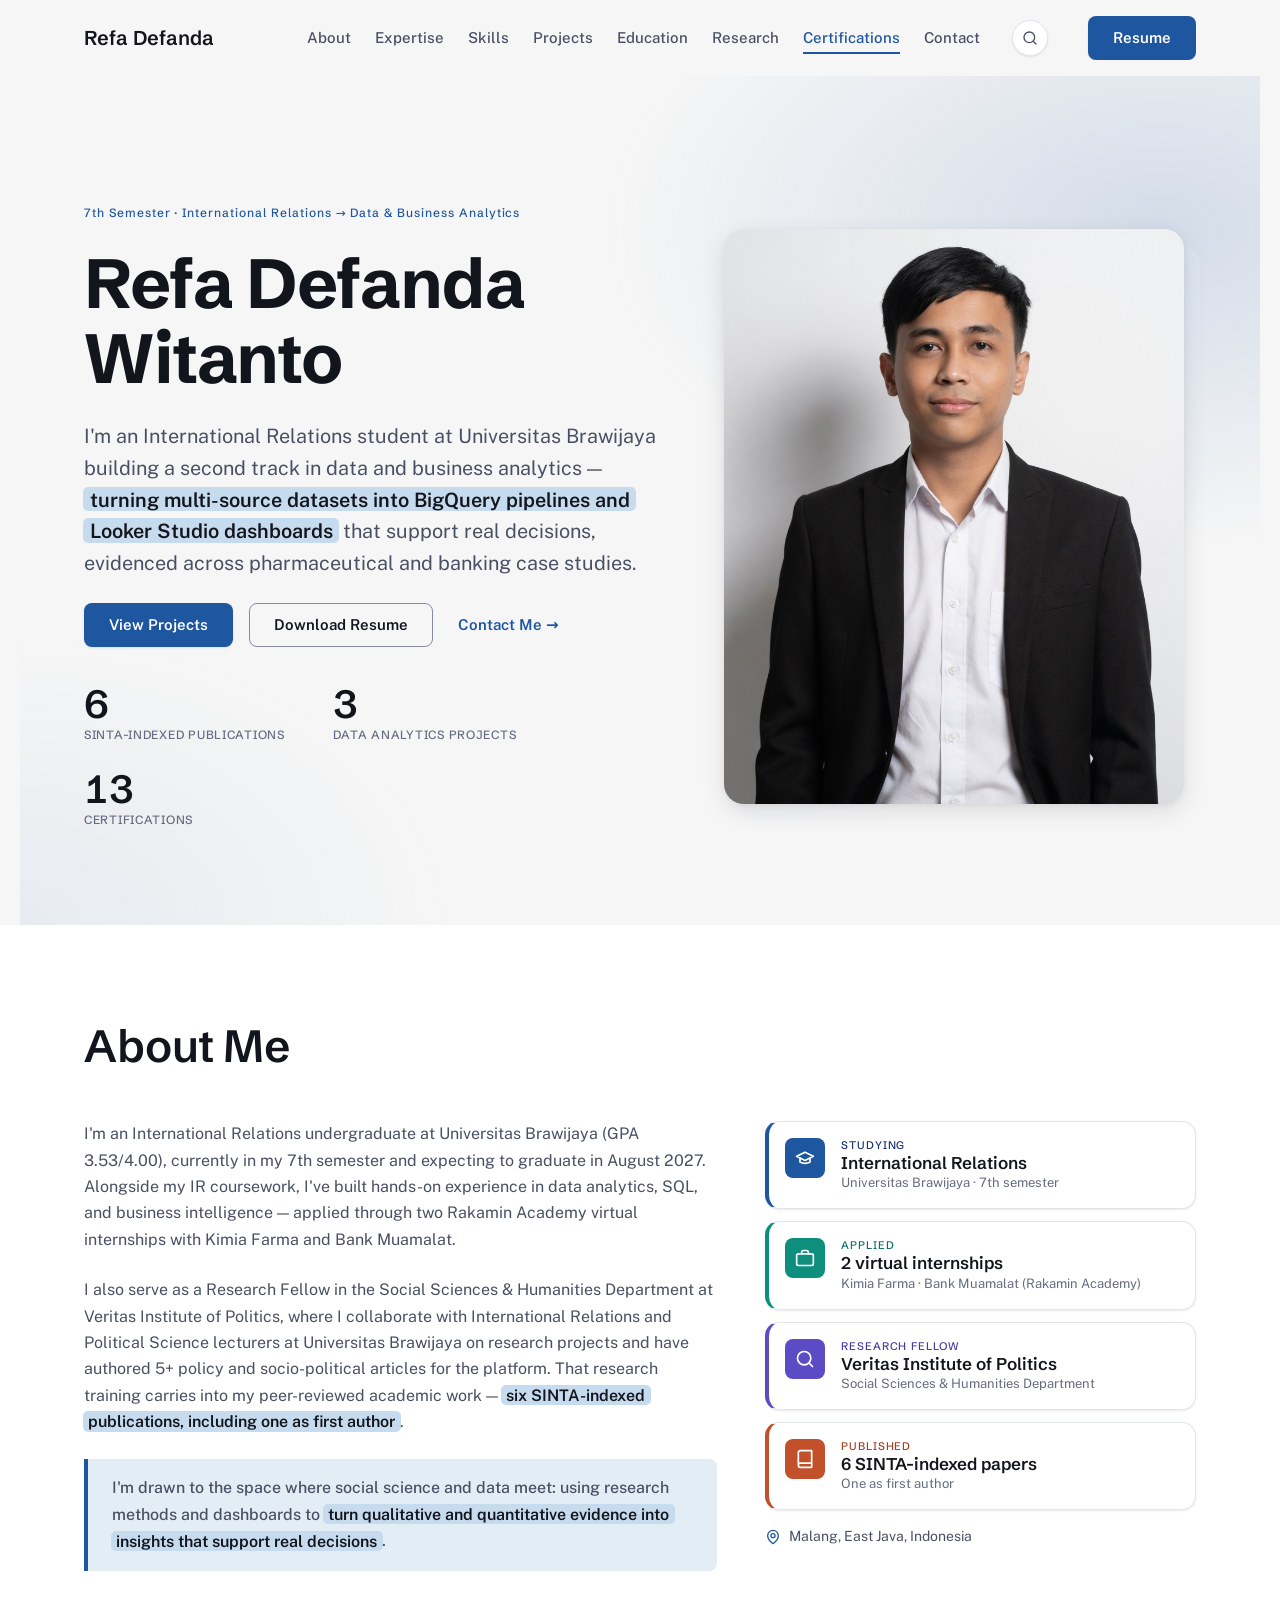
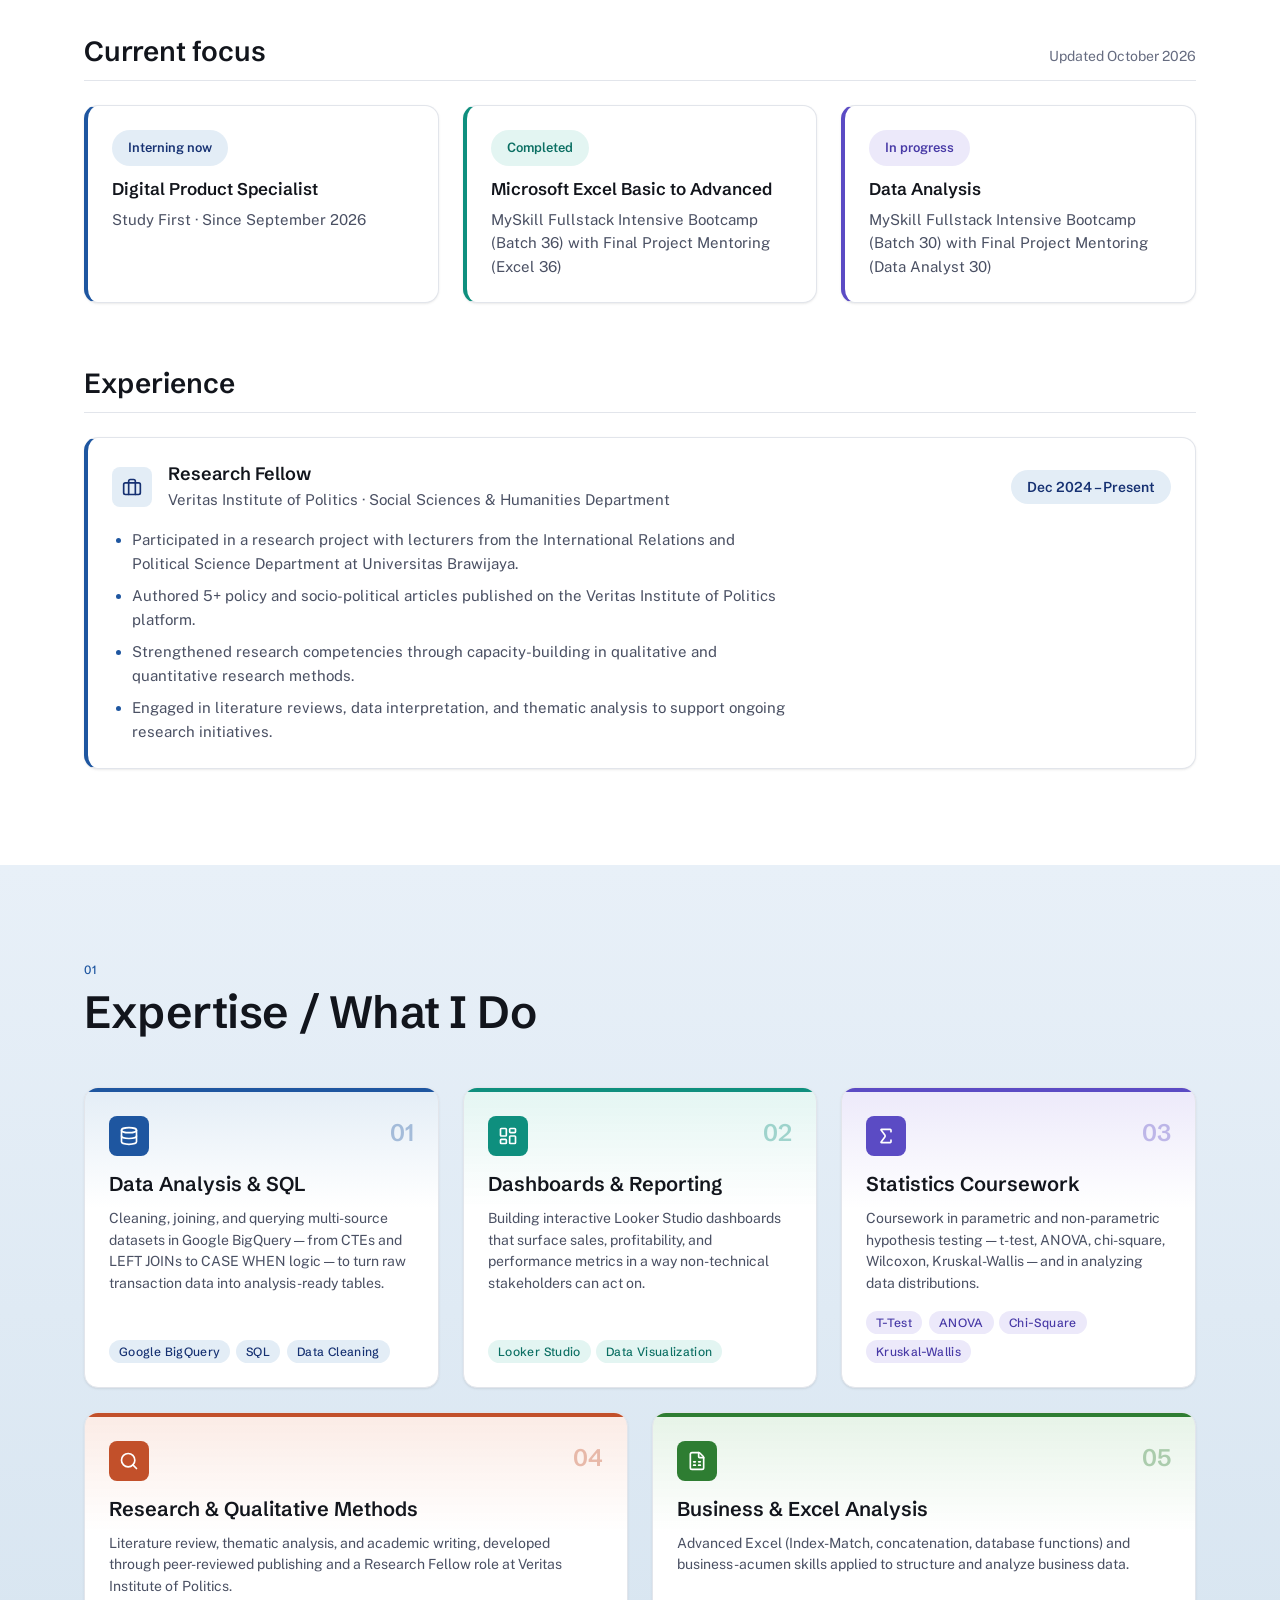
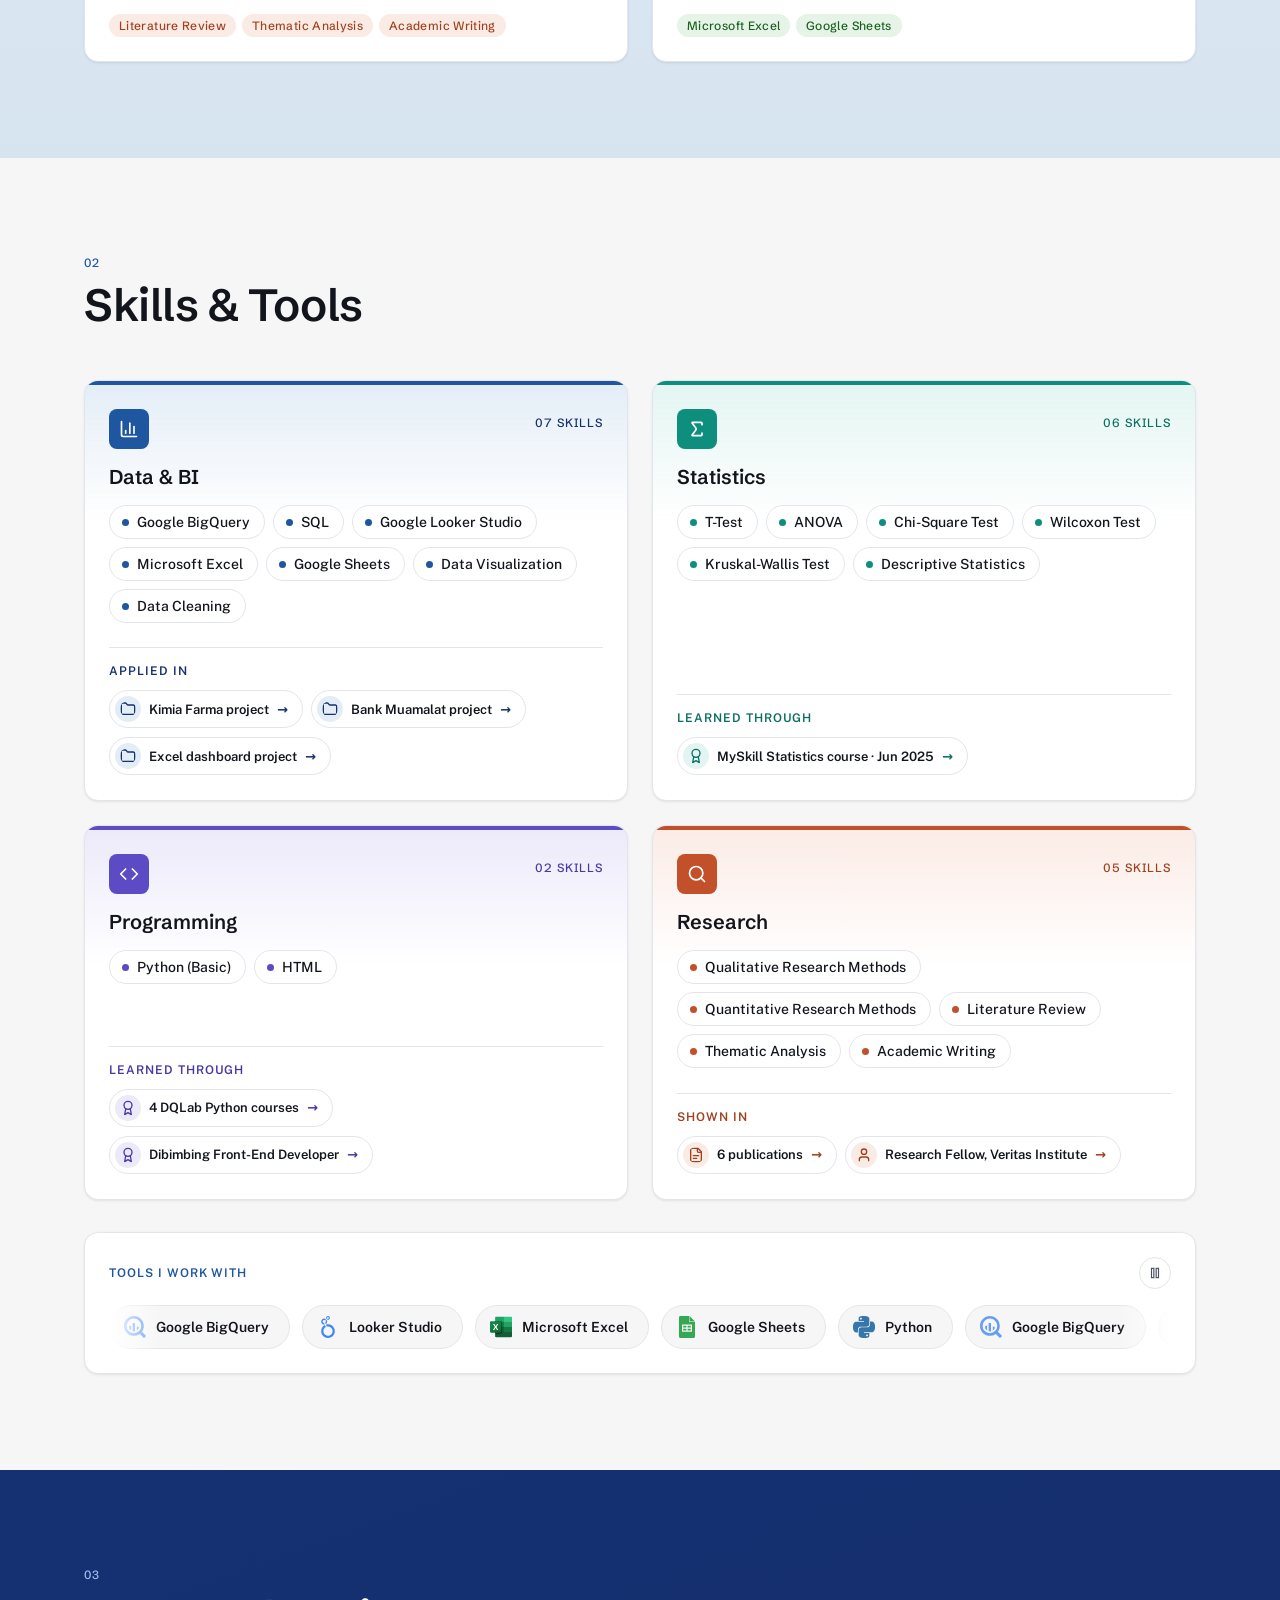
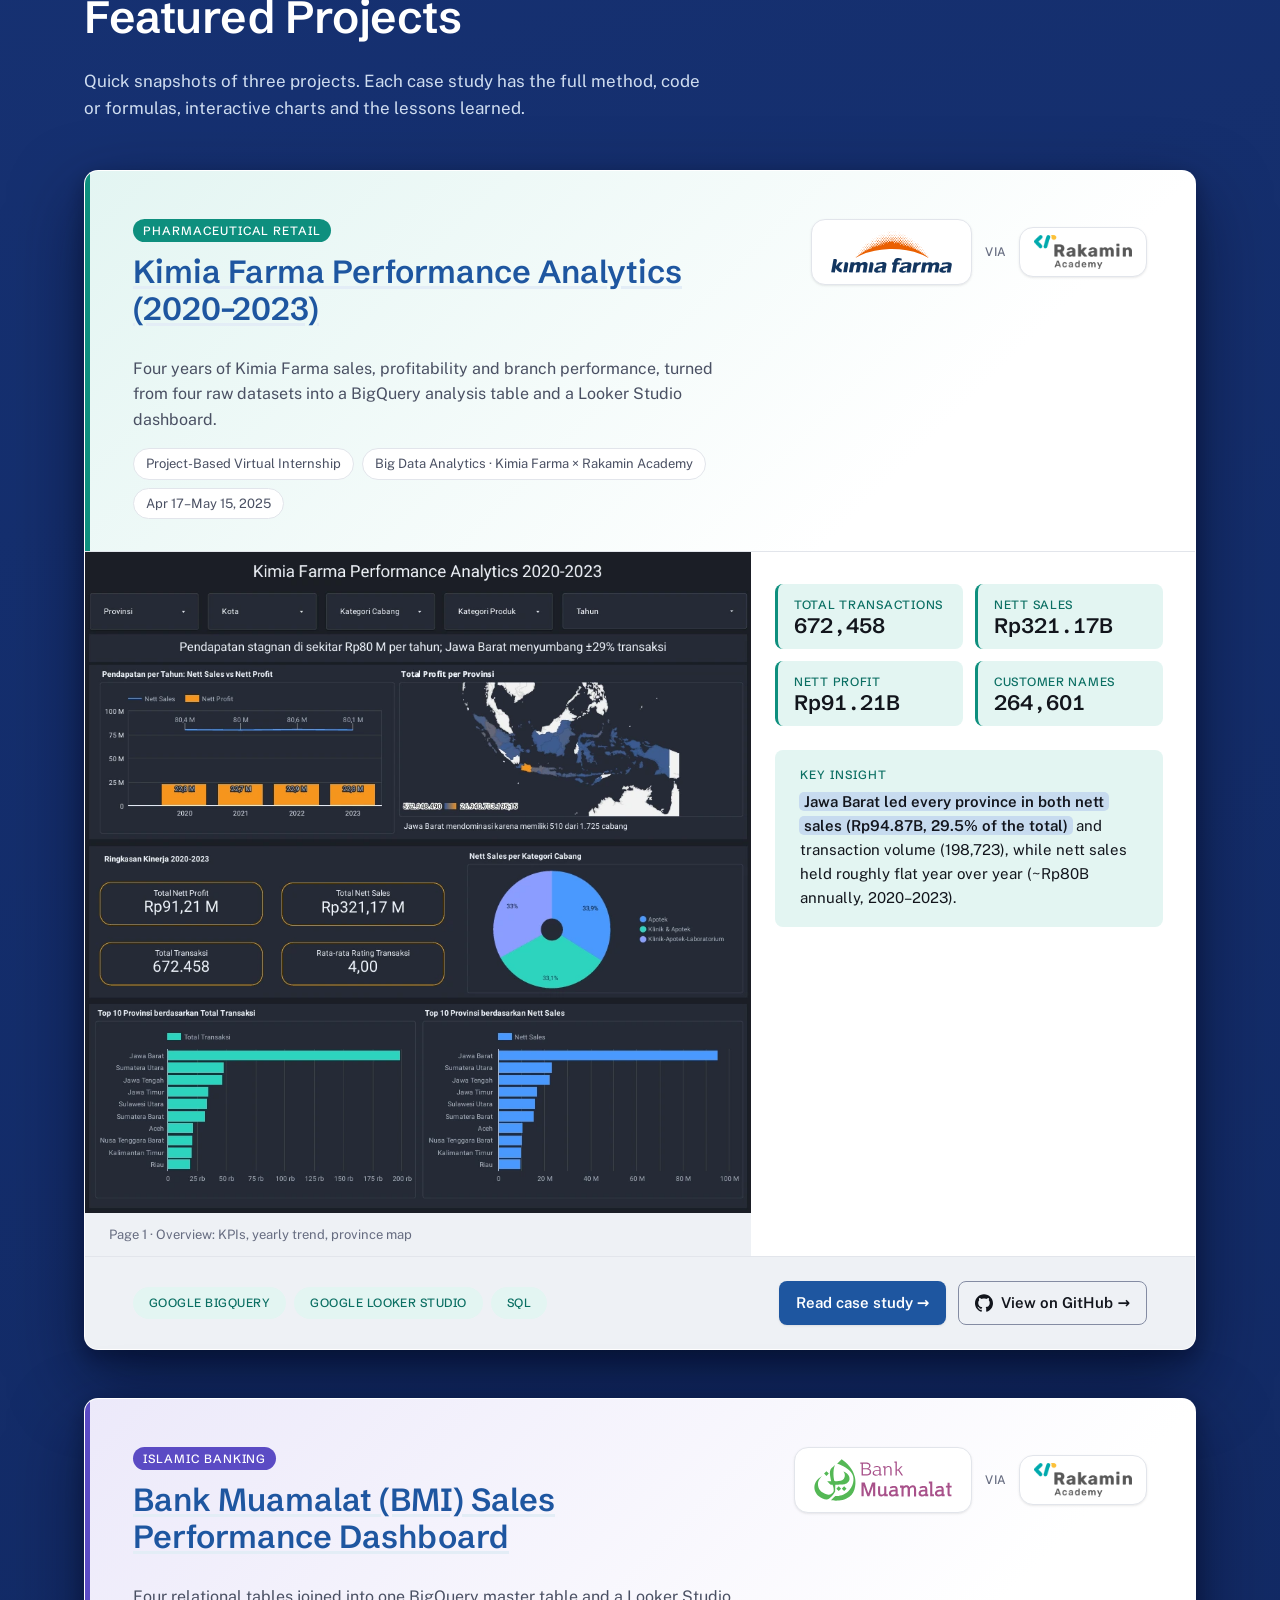
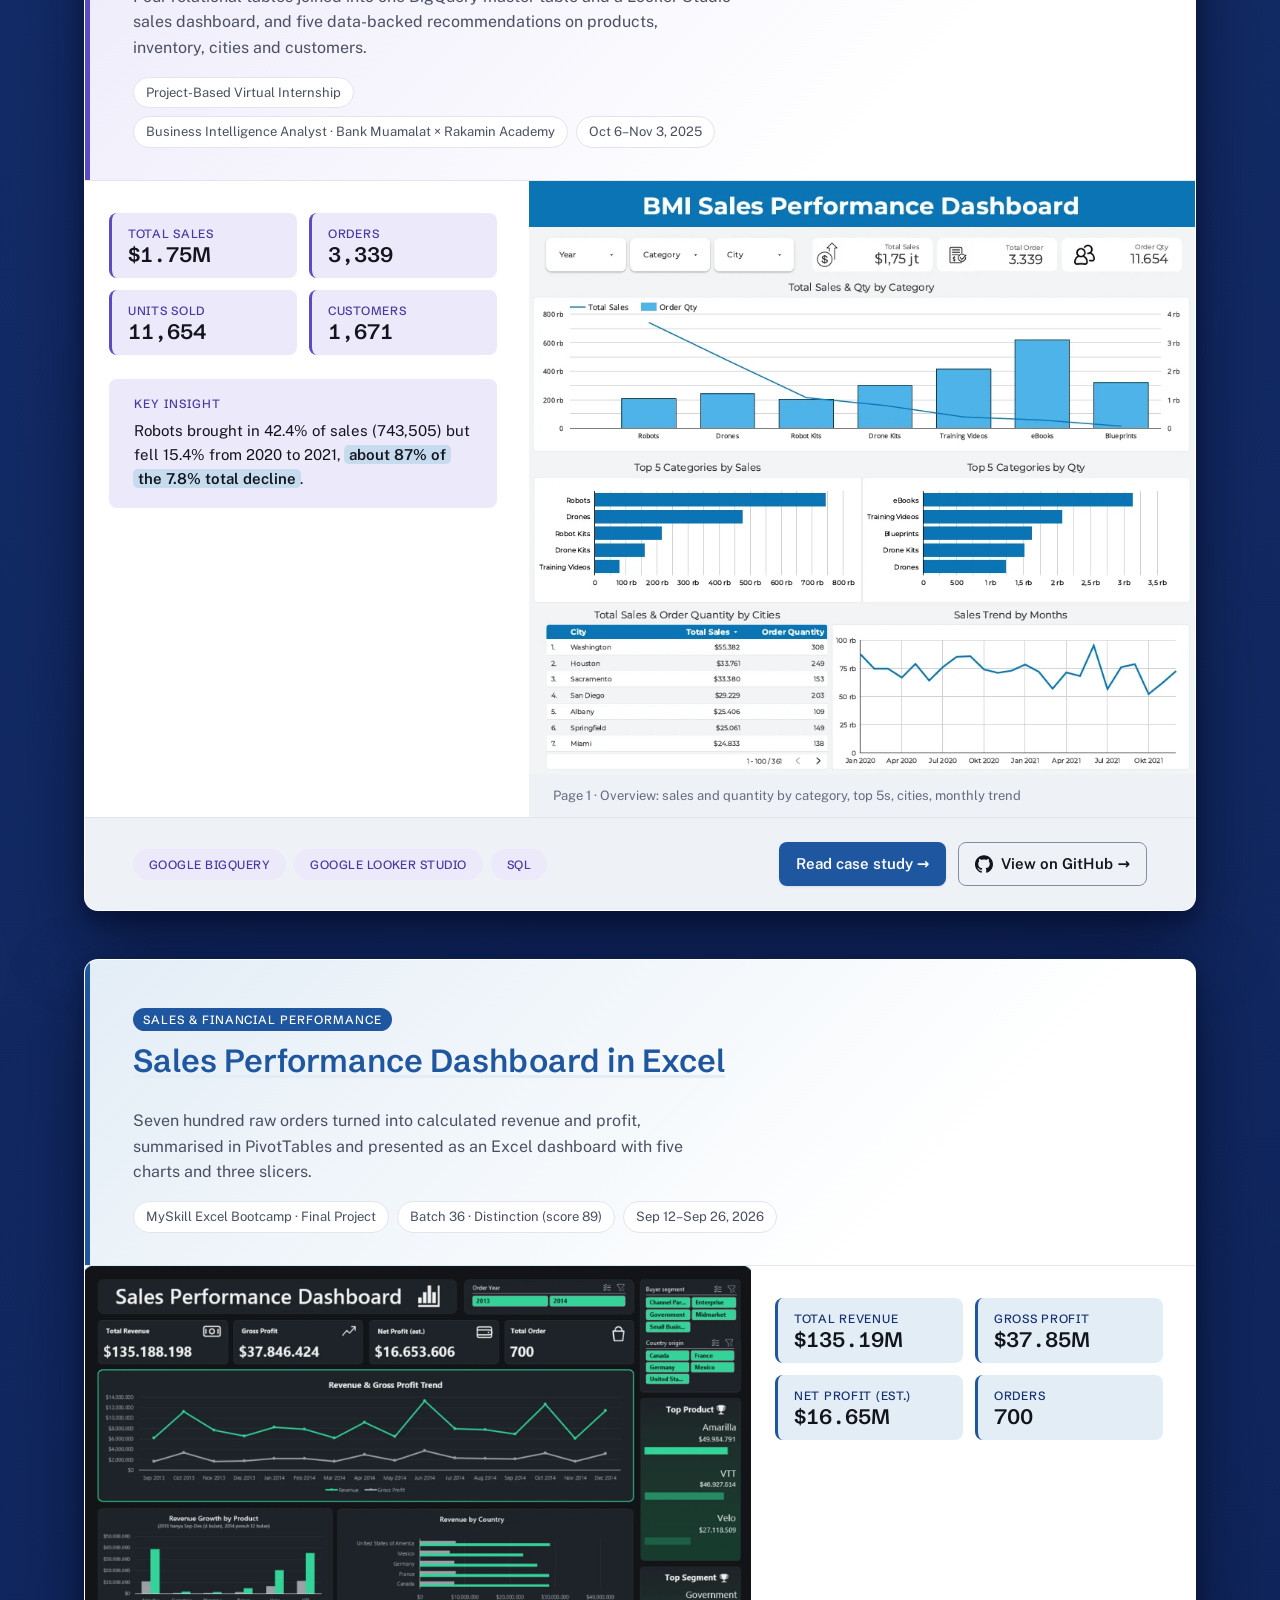
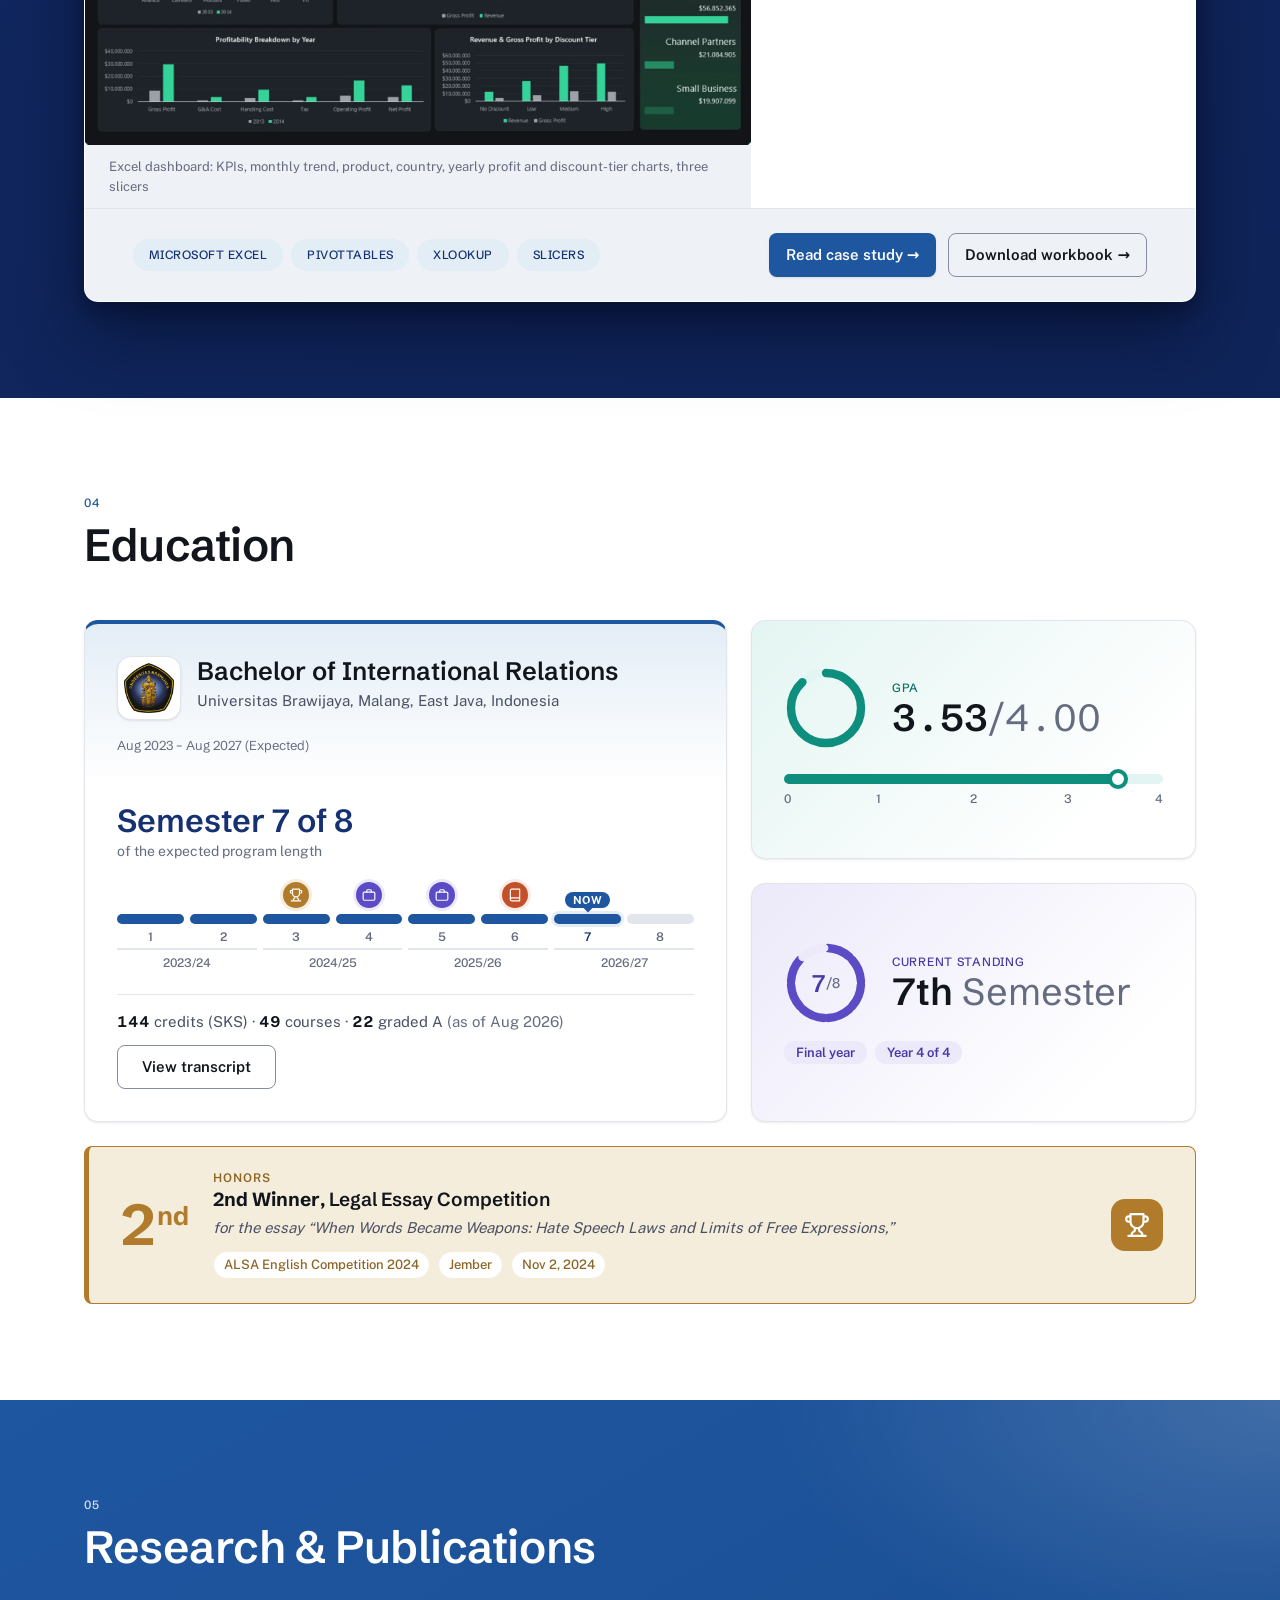
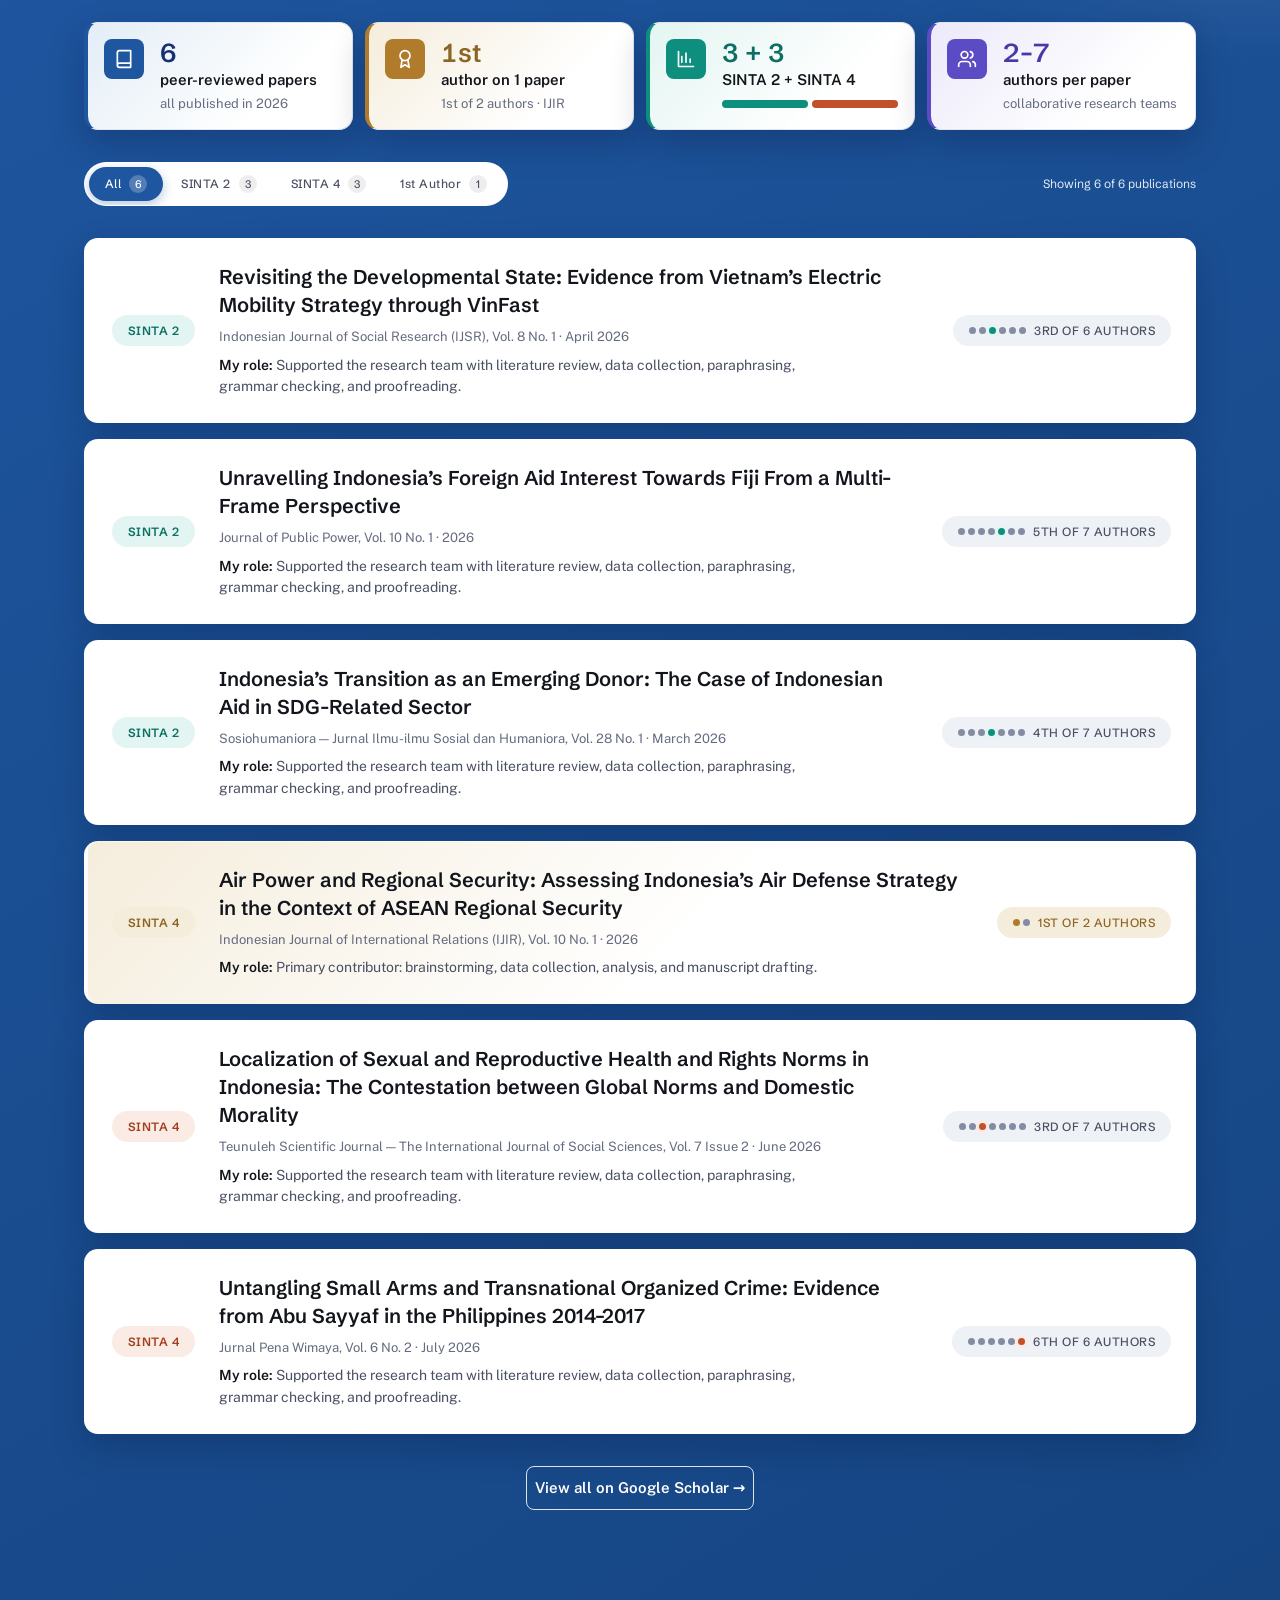
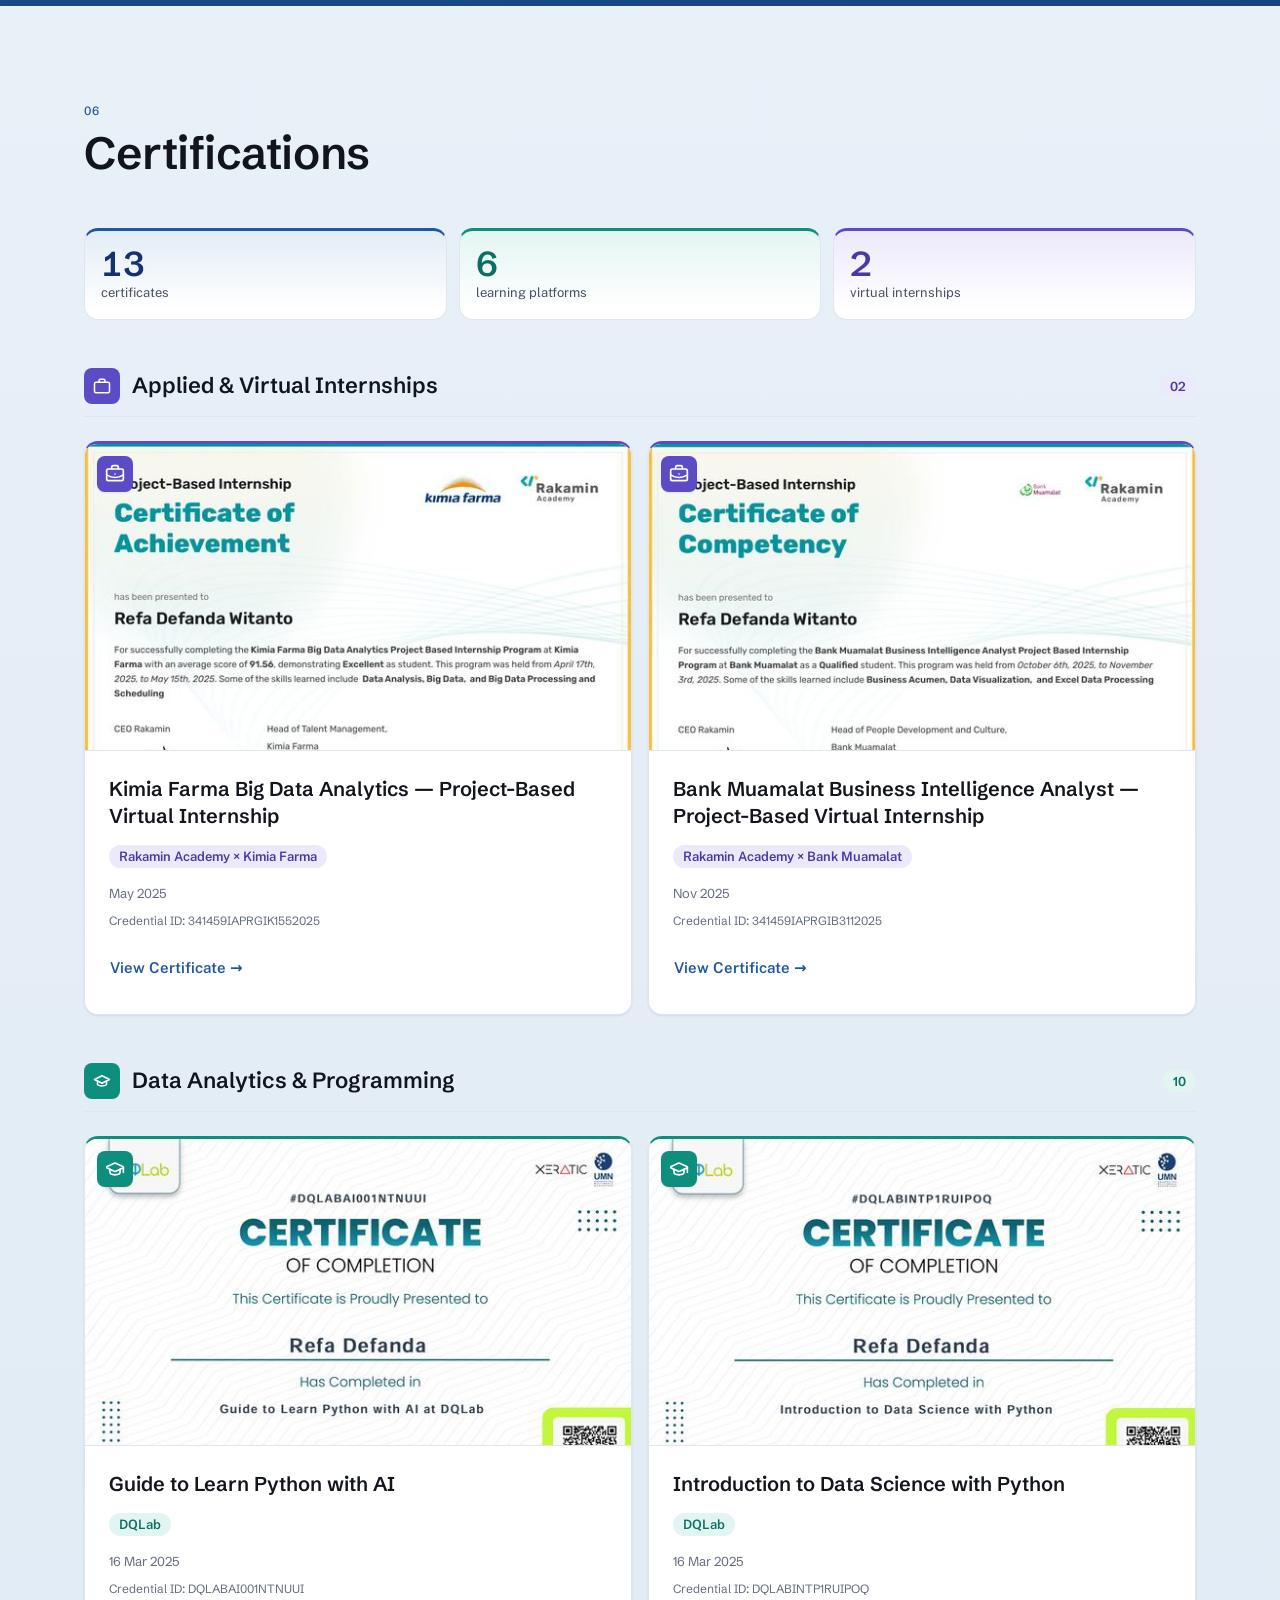
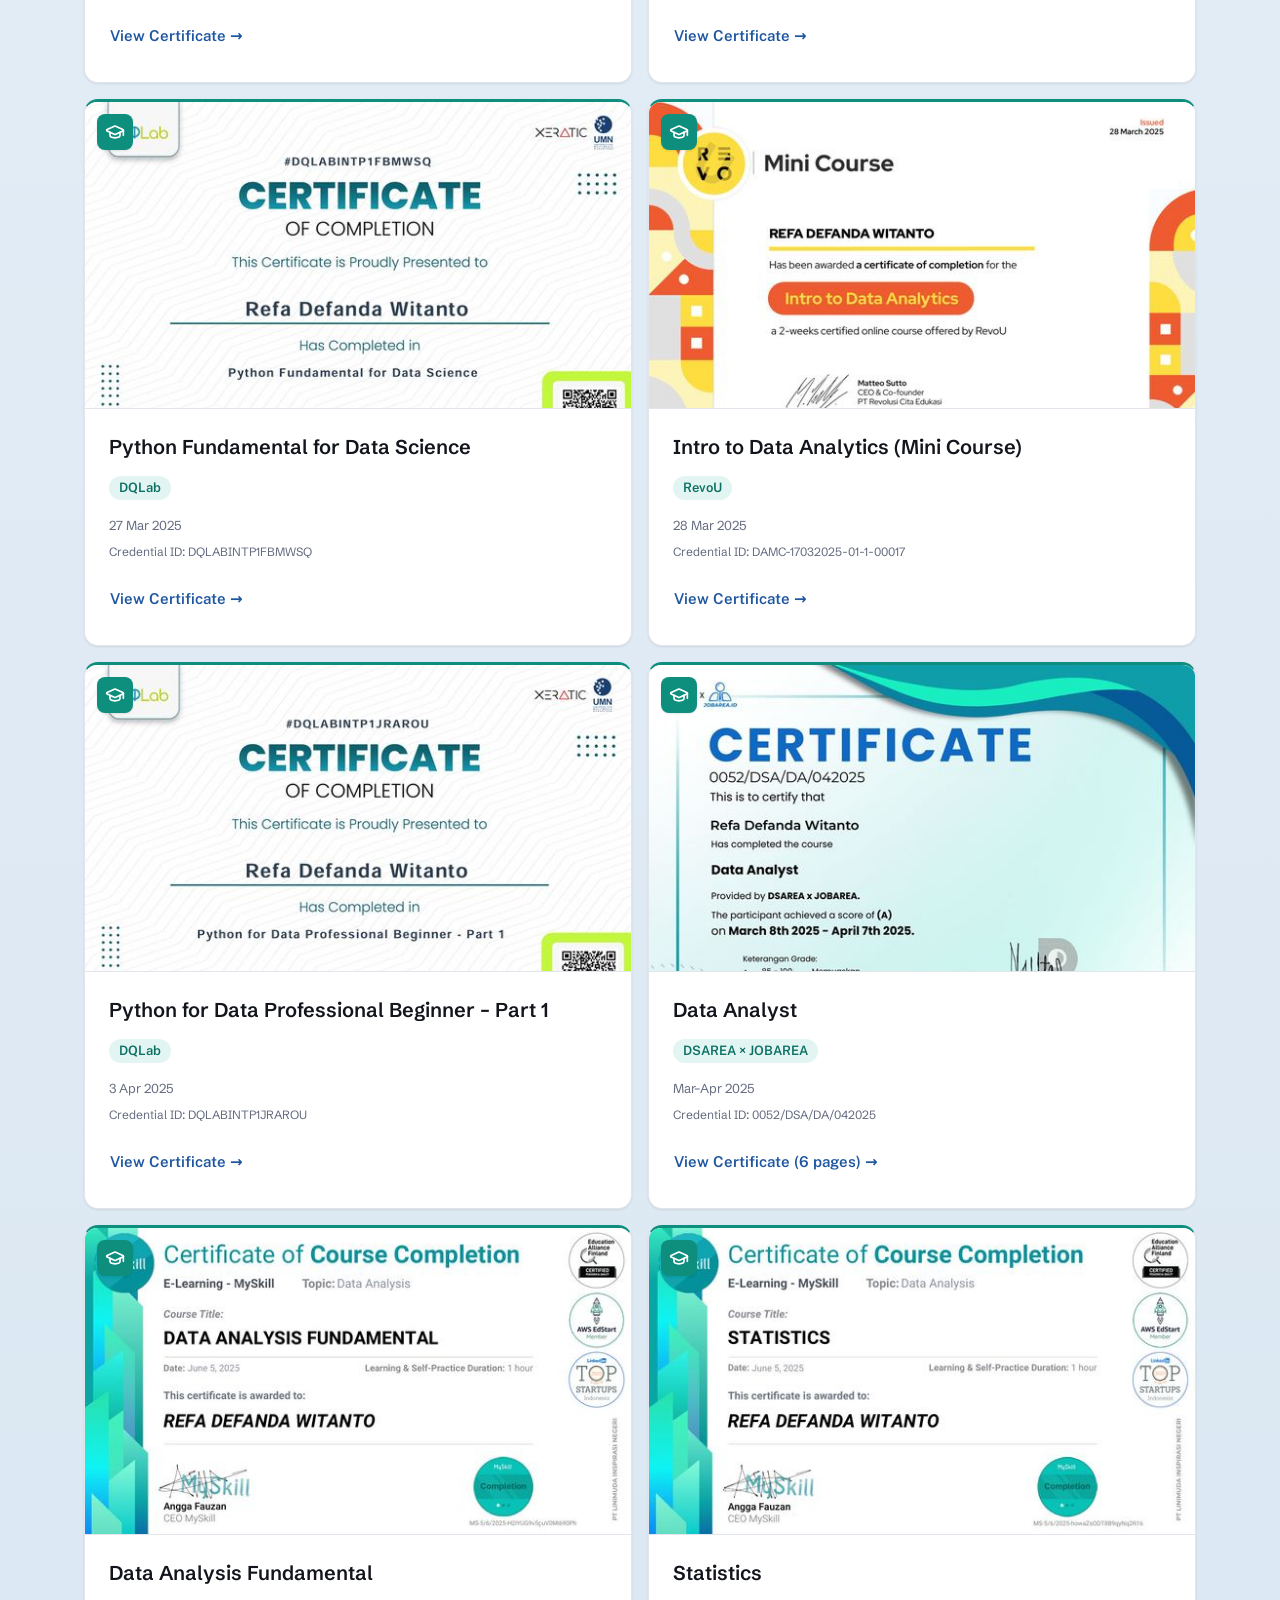
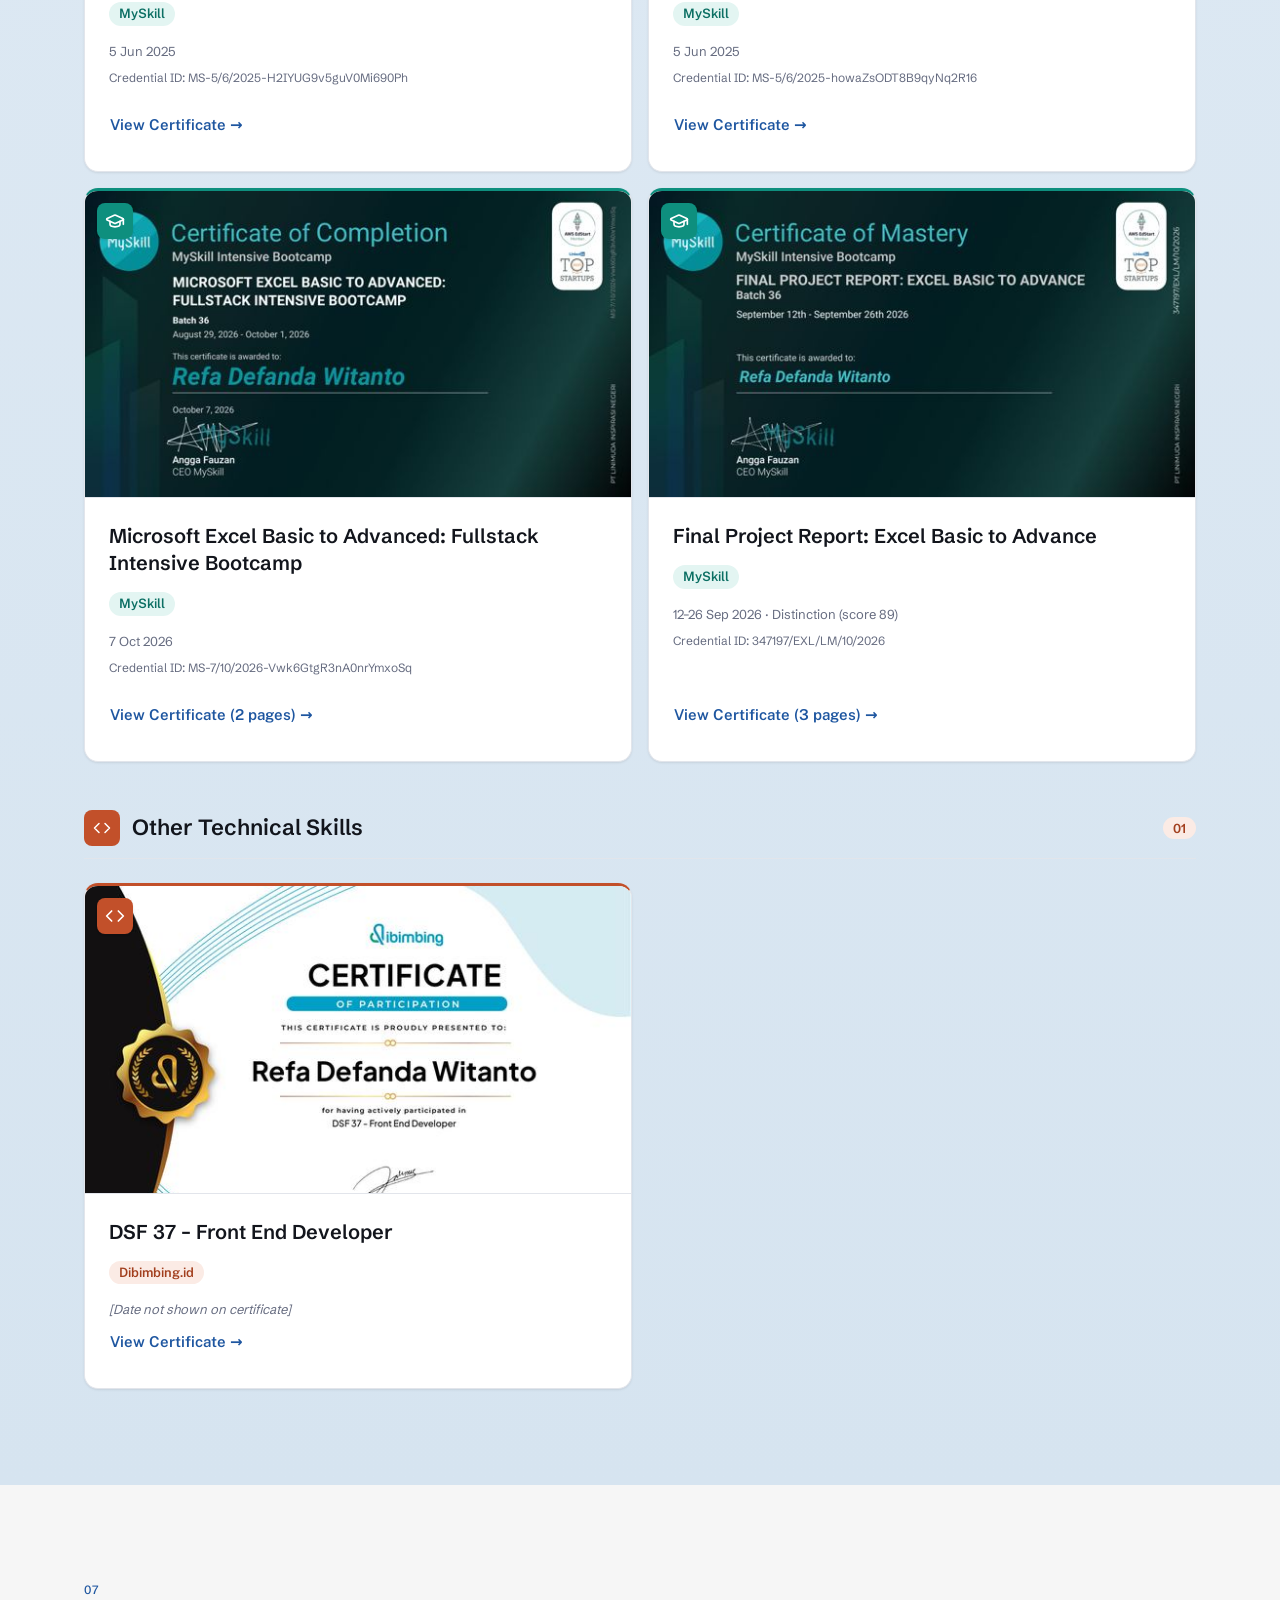
==== commit 4e7896bd: "Update Portfolio" ====
--- a/index.html
+++ b/index.html
@@ -5,7 +5,7 @@
   <meta name="viewport" content="width=device-width, initial-scale=1.0">
   <title>Refa Defanda Witanto | Data &amp; Business Analytics Portfolio</title>
   <meta name="description" content="Portfolio of Refa Defanda Witanto — International Relations student at Universitas Brawijaya building a second track in data analytics, business intelligence, and research.">
-  <meta name="theme-color" content="#2A46C0">
+  <meta name="theme-color" content="#1E56A0">
   <link rel="canonical" href="https://yaklut.github.io/portfolio/">
 
   <!-- Favicon — "RD" monogram in Signal Blue, matches the navbar wordmark's
@@ -587,7 +587,6 @@
             </ul>
             <div class="project__actions">
               <a class="btn btn--primary project__link" href="case-studies/kimia-farma.html">Read case study →</a>
-              <a class="btn btn--ghost project__link" href="case-studies/kimia-farma.html#results">Explore the data →</a>
               <a class="btn btn--secondary project__link" href="https://github.com/Yaklut/KimiaFarma-Performance-Analytics" target="_blank" rel="noopener noreferrer"><svg class="brand" viewBox="0 0 24 24" fill="currentColor" aria-hidden="true"><path d="M12 .297c-6.63 0-12 5.373-12 12 0 5.303 3.438 9.8 8.205 11.385.6.113.82-.258.82-.577 0-.285-.01-1.04-.015-2.04-3.338.724-4.042-1.61-4.042-1.61C4.422 18.07 3.633 17.7 3.633 17.7c-1.087-.744.084-.729.084-.729 1.205.084 1.838 1.236 1.838 1.236 1.07 1.835 2.809 1.305 3.495.998.108-.776.417-1.305.76-1.605-2.665-.3-5.466-1.332-5.466-5.93 0-1.31.465-2.38 1.235-3.22-.135-.303-.54-1.523.105-3.176 0 0 1.005-.322 3.3 1.23.96-.267 1.98-.399 3-.405 1.02.006 2.04.138 3 .405 2.28-1.552 3.285-1.23 3.285-1.23.645 1.653.24 2.873.12 3.176.765.84 1.23 1.91 1.23 3.22 0 4.61-2.805 5.625-5.475 5.92.42.36.81 1.096.81 2.22 0 1.606-.015 2.896-.015 3.286 0 .315.21.69.825.57C20.565 22.092 24 17.592 24 12.297c0-6.627-5.373-12-12-12"/></svg>View on GitHub →</a>
             </div>
           </footer>
@@ -653,7 +652,6 @@
             </ul>
             <div class="project__actions">
               <a class="btn btn--primary project__link" href="case-studies/bmi.html">Read case study →</a>
-              <a class="btn btn--ghost project__link" href="case-studies/bmi.html#results">Explore the data →</a>
               <a class="btn btn--secondary project__link" href="https://github.com/Yaklut/BMI-Sales-Performance-Dashboard" target="_blank" rel="noopener noreferrer"><svg class="brand" viewBox="0 0 24 24" fill="currentColor" aria-hidden="true"><path d="M12 .297c-6.63 0-12 5.373-12 12 0 5.303 3.438 9.8 8.205 11.385.6.113.82-.258.82-.577 0-.285-.01-1.04-.015-2.04-3.338.724-4.042-1.61-4.042-1.61C4.422 18.07 3.633 17.7 3.633 17.7c-1.087-.744.084-.729.084-.729 1.205.084 1.838 1.236 1.838 1.236 1.07 1.835 2.809 1.305 3.495.998.108-.776.417-1.305.76-1.605-2.665-.3-5.466-1.332-5.466-5.93 0-1.31.465-2.38 1.235-3.22-.135-.303-.54-1.523.105-3.176 0 0 1.005-.322 3.3 1.23.96-.267 1.98-.399 3-.405 1.02.006 2.04.138 3 .405 2.28-1.552 3.285-1.23 3.285-1.23.645 1.653.24 2.873.12 3.176.765.84 1.23 1.91 1.23 3.22 0 4.61-2.805 5.625-5.475 5.92.42.36.81 1.096.81 2.22 0 1.606-.015 2.896-.015 3.286 0 .315.21.69.825.57C20.565 22.092 24 17.592 24 12.297c0-6.627-5.373-12-12-12"/></svg>View on GitHub →</a>
             </div>
           </footer>
@@ -706,7 +704,6 @@
             </ul>
             <div class="project__actions">
               <a class="btn btn--primary project__link" href="case-studies/excel-sales-dashboard.html">Read case study →</a>
-              <a class="btn btn--ghost project__link" href="case-studies/excel-sales-dashboard.html#results">Explore the data →</a>
               <a class="btn btn--secondary project__link" href="assets/documents/Sales_Performance_Dashboard_Excel.xlsx" download>Download workbook →</a>
             </div>
           </footer>
@@ -786,7 +783,7 @@
     <!-- ==================================================================
          RESEARCH & PUBLICATIONS
          ================================================================== -->
-    <section id="research" class="research band band-signal" aria-labelledby="research-heading">
+    <section id="research" class="research band band-blue" aria-labelledby="research-heading">
       <div class="section-heading reveal">
         <span class="section-eyebrow" aria-hidden="true">05</span>
         <h2 id="research-heading" class="section-title">Research &amp; Publications</h2>
@@ -1414,7 +1411,7 @@
     <!-- ==================================================================
          CONTACT
          ================================================================== -->
-    <section id="contact" class="contact band band-bright" aria-labelledby="contact-heading">
+    <section id="contact" class="contact band band-blue" aria-labelledby="contact-heading">
       <div class="section-heading reveal">
         <span class="section-eyebrow" aria-hidden="true">09</span>
         <h2 id="contact-heading" class="section-title">Contact</h2>
--- a/assets/css/styles.css
+++ b/assets/css/styles.css
@@ -62,7 +62,7 @@
 
 :root {
   /* Color — neutral */
-  --color-bg: #F6F7F9;
+  --color-bg: #F6F6F6;
   --color-surface: #FFFFFF;
   --color-surface-alt: #EEF1F5;
   --color-surface-translucent: rgba(255, 255, 255, 0.75); /* navbar glass on scroll — same white as --color-surface, just letting content bleed through */
@@ -75,10 +75,10 @@
   --color-ink-faint: #666C80;
 
   /* Color — primary (Signal Blue) */
-  --color-primary: #2A46C0;
-  --color-primary-hover: #22379C;
-  --color-primary-tint: #E7ECFB;
-  --color-primary-on-dark: #5B7CF0;
+  --color-primary: #1E56A0;
+  --color-primary-hover: #163172;
+  --color-primary-tint: #E3EDF6;
+  --color-primary-on-dark: #9CC0F0;
 
   /* Color — secondary (Credential Gold) */
   --color-gold: #B07C2C;
@@ -87,8 +87,8 @@
   --color-gold-on-dark: #D4A544;
 
   /* Color — dark section (footer only) */
-  --color-dark-bg: #0D111A;
-  --color-dark-surface: #161B26;
+  --color-dark-bg: #0A1630;
+  --color-dark-surface: #12234A;
   --color-dark-text: #E7E9EE;
   --color-dark-text-soft: #9AA1B4;
 
@@ -2643,7 +2643,7 @@
   width: 0;
   border-radius: var(--radius-full);
   background: var(--color-primary);
-  box-shadow: 0 4px 12px rgba(42, 70, 192, 0.32);
+  box-shadow: 0 4px 12px rgba(30, 86, 160, 0.32);
   opacity: 0;
   transform: translateX(var(--thumb-x, 0px));
 }
--- a/assets/css/motion.css
+++ b/assets/css/motion.css
@@ -23,7 +23,7 @@
   .card--project:hover,
   .card--certification:hover {
     background-image: radial-gradient(380px circle at var(--mx, 50%) var(--my, 50%),
-      rgba(42, 70, 192, 0.07), transparent 65%);
+      rgba(30, 86, 160, 0.07), transparent 65%);
   }
 }
 .card--certification:active { transform: translateY(-2px) scale(0.99); }
--- a/assets/css/bands.css
+++ b/assets/css/bands.css
@@ -2,39 +2,41 @@
    bands.css — section background bands + highlighted text ("marks")
 
    Loaded last on every page. Instead of one grey/white page, sections sit on
-   a small set of surfaces so the eye can tell where one part ends:
+   a small set of surfaces so the eye can tell where one part ends.
 
-     band-light   the base page colour
+   Palette (Color Hunt, "sea"):  #F6F6F6  #D6E4F0  #1E56A0  #163172
+     band-light   the base page colour            #F6F6F6
      band-white   white
-     band-tint    soft blue wash
-     band-navy    STRONG  deep navy      (white text)
-     band-signal  STRONG  Signal Blue    (white text)
-     band-bright  STRONG  bright blue    (navy text)
+     band-tint    soft blue wash                  #D6E4F0 (lightened)
+     band-navy    STRONG  deep navy               #163172  (white text)
+     band-blue    STRONG  sea blue                #1E56A0  (white text)
 
    Rules of thumb: strong bands are never next to each other (a light band
    always sits between them), gold stays reserved for credentials, and cards
    stay white on every band so their own text colours keep working.
 
-   All text/background pairs below were checked for WCAG AA contrast.
+   All text/background pairs below were checked for WCAG AA contrast
+   (white on #1E56A0 7.3:1, white on #163172 12.2:1, #9CC0F0 on #163172 6.5:1,
+   #D6E4F0 on #1E56A0 5.6:1, ink on highlight 12:1).
    ========================================================================== */
 
 :root {
   --band-light: var(--color-bg);
   --band-white: #FFFFFF;
-  --band-tint-a: #EBF0FE;
-  --band-tint-b: #DCE5FF;
+  --band-tint-a: #E8F0F8;
+  --band-tint-b: #D6E4F0;
 
-  --band-navy-a: #0B1640;
-  --band-navy-b: #13226B;
-  --band-signal-a: #2A46C0;
-  --band-signal-b: #1E3596;
-  --band-bright-a: #7C99FF;
-  --band-bright-b: #8FA9FF;
+  --band-navy-a: #163172;
+  --band-navy-b: #0F2459;
+  --band-blue-a: #1E56A0;
+  --band-blue-b: #164582;
 
-  --band-navy-ink: #0B1640;       /* text colour on the bright band (6.5:1) */
-  --band-navy-ink-soft: #1C2A66;  /* secondary text on the bright band (5.0:1) */
+  --band-on-dark-eyebrow: #9CC0F0;   /* small label on navy (6.5:1) */
+  --band-on-dark-soft: #CFDDF0;      /* intro text on navy */
+  --band-on-blue-eyebrow: #D6E4F0;   /* small label on blue (5.6:1) */
+  --band-on-blue-soft: #E4EDF7;      /* intro text on blue */
 
-  --hl-bg: #D5E0FF;               /* highlight on light surfaces */
+  --hl-bg: #C7DBEF;                  /* highlight on light surfaces */
   --hl-ink: var(--color-ink);
 }
 
@@ -46,71 +48,63 @@
 /* Hero: base colour with a soft blue glow behind the photo side */
 main > section.band-hero {
   background:
-    radial-gradient(900px 520px at 92% 18%, rgba(91, 124, 240, 0.20), transparent 62%),
-    radial-gradient(620px 420px at 0% 100%, rgba(42, 70, 192, 0.08), transparent 70%),
+    radial-gradient(900px 520px at 92% 18%, rgba(30, 86, 160, 0.16), transparent 62%),
+    radial-gradient(620px 420px at 0% 100%, rgba(30, 86, 160, 0.07), transparent 70%),
     var(--band-light);
 }
 
 /* Strong bands */
 main > section.band-navy {
   background:
-    radial-gradient(900px 440px at 88% -8%, rgba(91, 124, 240, 0.32), transparent 62%),
-    radial-gradient(720px 380px at 4% 108%, rgba(42, 70, 192, 0.34), transparent 64%),
+    radial-gradient(900px 440px at 88% -8%, rgba(70, 130, 210, 0.34), transparent 62%),
+    radial-gradient(720px 380px at 4% 108%, rgba(30, 86, 160, 0.42), transparent 64%),
     linear-gradient(160deg, var(--band-navy-a), var(--band-navy-b));
   color: #fff;
 }
-main > section.band-signal {
+main > section.band-blue {
   background:
-    radial-gradient(820px 420px at 100% 0%, rgba(255, 255, 255, 0.14), transparent 62%),
-    linear-gradient(150deg, var(--band-signal-a), var(--band-signal-b));
+    radial-gradient(820px 420px at 100% 0%, rgba(255, 255, 255, 0.16), transparent 62%),
+    linear-gradient(150deg, var(--band-blue-a), var(--band-blue-b));
   color: #fff;
-}
-main > section.band-bright {
-  background:
-    radial-gradient(760px 420px at 0% 0%, rgba(255, 255, 255, 0.34), transparent 60%),
-    linear-gradient(150deg, var(--band-bright-a), var(--band-bright-b));
-  color: var(--band-navy-ink);
 }
 
 /* ---- Headings on strong bands ---- */
-.band-navy .section-title, .band-signal .section-title { color: #fff; }
-.band-navy .section-eyebrow { color: #9FB3FF; }
-.band-signal .section-eyebrow { color: #C9D5FF; }
-.band-bright .section-title { color: var(--band-navy-ink); }
-.band-bright .section-eyebrow { color: var(--band-navy-ink-soft); }
-
-.band-navy .projects__lead { color: #C5CEF0; }
+.band-navy .section-title, .band-blue .section-title { color: #fff; }
+.band-navy .section-eyebrow { color: var(--band-on-dark-eyebrow); }
+.band-blue .section-eyebrow { color: var(--band-on-blue-eyebrow); }
+.band-navy .projects__lead { color: var(--band-on-dark-soft); }
 
 /* ---- Navy band: project cards float above the dark surface ---- */
 .band-navy .card--project {
   border-color: rgba(255, 255, 255, 0.10);
-  box-shadow: 0 30px 70px rgba(2, 6, 25, 0.55), 0 8px 20px rgba(2, 6, 25, 0.35);
+  box-shadow: 0 30px 70px rgba(2, 8, 30, 0.55), 0 8px 20px rgba(2, 8, 30, 0.35);
 }
 
-/* ---- Signal band (Research) ---- */
-.band-signal .pub-snapshot > li { box-shadow: 0 14px 34px rgba(8, 18, 70, 0.28); }
-.band-signal .pub-filter { background: #fff; border-color: rgba(255, 255, 255, 0.7); }
-.band-signal .pub-filter__status, .band-signal .pub-filter__empty { color: #E1E8FF; }
-.band-signal .card--publication { box-shadow: 0 14px 34px rgba(8, 18, 70, 0.22); border-color: rgba(255, 255, 255, 0.35); }
-.band-signal .research > .btn, .band-signal > .btn {
+/* ---- Blue band: Research ---- */
+.band-blue .pub-snapshot > li { box-shadow: 0 14px 34px rgba(6, 22, 60, 0.28); }
+.band-blue .pub-filter { background: #fff; border-color: rgba(255, 255, 255, 0.7); }
+.band-blue .pub-filter__status, .band-blue .pub-filter__empty { color: var(--band-on-blue-soft); }
+.band-blue .card--publication { box-shadow: 0 14px 34px rgba(6, 22, 60, 0.24); border-color: rgba(255, 255, 255, 0.35); }
+.band-blue .research > .btn, .band-blue > .btn {
   background: transparent; color: #fff; border-color: rgba(255, 255, 255, 0.85);
 }
-.band-signal > .btn:hover { background: rgba(255, 255, 255, 0.14); color: #fff; }
+.band-blue > .btn:hover { background: rgba(255, 255, 255, 0.14); color: #fff; }
 
-/* ---- Bright band (Contact) ---- */
-.band-bright .contact__lead p { color: var(--band-navy-ink); }
-.band-bright .contact__tags-label { color: var(--band-navy-ink-soft); }
-.band-bright .contact__row { box-shadow: 0 12px 30px rgba(11, 22, 64, 0.18); border-top-color: transparent; border-right-color: transparent; border-bottom-color: transparent; }
-.band-bright .contact__tags .chip { border-color: rgba(11, 22, 64, 0.14); }
-.band-bright .contact__platforms .btn--primary { background: var(--band-navy-ink); color: #fff; border-color: var(--band-navy-ink); }
-.band-bright .contact__platforms .btn--primary:hover { background: #060D2C; }
-.band-bright .contact__platforms .btn--secondary { background: #fff; color: var(--band-navy-ink); border-color: #fff; }
-.band-bright .contact__platforms .btn--secondary:hover { background: var(--color-primary-tint); border-color: var(--color-primary-tint); color: var(--band-navy-ink); }
+/* ---- Blue band: Contact ---- */
+.band-blue .contact__lead p { color: #fff; }
+.band-blue .contact__tags-label { color: var(--band-on-blue-eyebrow); }
+.band-blue .contact__row { box-shadow: 0 12px 30px rgba(6, 22, 60, 0.28); }
+.band-blue .contact__tags .chip { border-color: transparent; }
+.band-blue .contact__platforms .btn--primary { background: var(--band-navy-a); color: #fff; border: 2px solid #fff; }
+.band-blue .contact__platforms .btn--primary:hover { background: var(--band-navy-b); }
+.band-blue .contact__platforms .btn--secondary { background: #fff; color: var(--band-navy-a); border-color: #fff; }
+.band-blue .contact__platforms .btn--secondary:hover { background: var(--band-tint-b); border-color: var(--band-tint-b); color: var(--band-navy-a); }
 
 /* ---- Highlighted text ---------------------------------------------------
    <mark> marks the one phrase that carries the point of a paragraph. Use it
    sparingly (one or two per card or paragraph). Light surfaces get a blue
-   marker; on dark bands (headings and intro lines, not cards) it flips. */
+   marker; on dark bands (intro lines and the case-page hero, not cards) it
+   flips to a translucent light marker. */
 mark {
   padding: 0.04em 0.32em;
   margin-inline: -0.04em;
@@ -121,38 +115,37 @@
   -webkit-box-decoration-break: clone;
   box-decoration-break: clone;
 }
-.band-navy .projects__lead mark, .cs-hero mark { background: rgba(159, 179, 255, 0.26); color: #fff; }
-.band-signal > .cs-note mark { background: rgba(255, 255, 255, 0.22); color: #fff; }
+.band-navy .projects__lead mark, .cs-hero mark { background: rgba(156, 192, 240, 0.28); color: #fff; }
 
 /* ---- Case-study pages --------------------------------------------------- */
-/* Hero is navy, the results section is Signal Blue, the rest alternate. */
+/* Hero is navy, the results section is blue, the rest alternate. */
 .cs-page main > section:nth-of-type(even) { background: var(--band-white); }
 .cs-page main > section:nth-of-type(odd)  { background: linear-gradient(180deg, var(--band-tint-a), var(--band-tint-b)); }
 .cs-page main > section.cs-hero {
   background:
-    radial-gradient(900px 440px at 88% -8%, rgba(91, 124, 240, 0.32), transparent 62%),
-    radial-gradient(720px 380px at 4% 108%, rgba(42, 70, 192, 0.34), transparent 64%),
+    radial-gradient(900px 440px at 88% -8%, rgba(70, 130, 210, 0.34), transparent 62%),
+    radial-gradient(720px 380px at 4% 108%, rgba(30, 86, 160, 0.42), transparent 64%),
     linear-gradient(160deg, var(--band-navy-a), var(--band-navy-b));
   color: #fff;
 }
 .cs-page main > section#results {
   background:
-    radial-gradient(820px 420px at 100% 0%, rgba(255, 255, 255, 0.14), transparent 62%),
-    linear-gradient(150deg, var(--band-signal-a), var(--band-signal-b));
+    radial-gradient(820px 420px at 100% 0%, rgba(255, 255, 255, 0.16), transparent 62%),
+    linear-gradient(150deg, var(--band-blue-a), var(--band-blue-b));
   color: #fff;
 }
 .cs-page #results .section-title { color: #fff; }
-.cs-page #results .section-eyebrow { color: #C9D5FF; }
-.cs-page #results .cs-note { color: #E1E8FF; border-left-color: rgba(255, 255, 255, 0.55); }
+.cs-page #results .section-eyebrow { color: var(--band-on-blue-eyebrow); }
+.cs-page #results .cs-note { color: var(--band-on-blue-soft); border-left-color: rgba(255, 255, 255, 0.55); }
 .cs-page #results .cs-note mark { background: rgba(255, 255, 255, 0.22); color: #fff; }
-.cs-page #results .card { box-shadow: 0 16px 40px rgba(8, 18, 70, 0.28); border-color: rgba(255, 255, 255, 0.3); }
-.cs-page #results .cs-kpis .stat { box-shadow: 0 14px 34px rgba(8, 18, 70, 0.28); }
+.cs-page #results .card { box-shadow: 0 16px 40px rgba(6, 22, 60, 0.30); border-color: rgba(255, 255, 255, 0.3); }
+.cs-page #results .cs-kpis .stat { box-shadow: 0 14px 34px rgba(6, 22, 60, 0.30); }
 
 /* Case hero text on navy */
 .cs-hero .cs-title { color: #fff; }
-.cs-hero .cs-summary { color: #D3DAF5; }
-.cs-hero .project__sector { display: inline-block; width: fit-content; justify-self: start; padding: 5px 12px; border-radius: var(--radius-full); background: var(--color-primary-on-dark); color: #0B1640; }
-.cs-hero .cs-meta dt { color: #9FB3FF; }
+.cs-hero .cs-summary { color: var(--band-on-dark-soft); }
+.cs-hero .project__sector { display: inline-block; width: fit-content; justify-self: start; padding: 5px 12px; border-radius: var(--radius-full); background: var(--color-primary-on-dark); color: var(--band-navy-b); }
+.cs-hero .cs-meta dt { color: var(--band-on-dark-eyebrow); }
 .cs-hero .cs-meta dd { color: #fff; }
 .cs-hero .cs-back { color: #fff; border-color: rgba(255, 255, 255, 0.55); }
 .cs-hero .cs-back:hover { background: rgba(255, 255, 255, 0.14); color: #fff; }
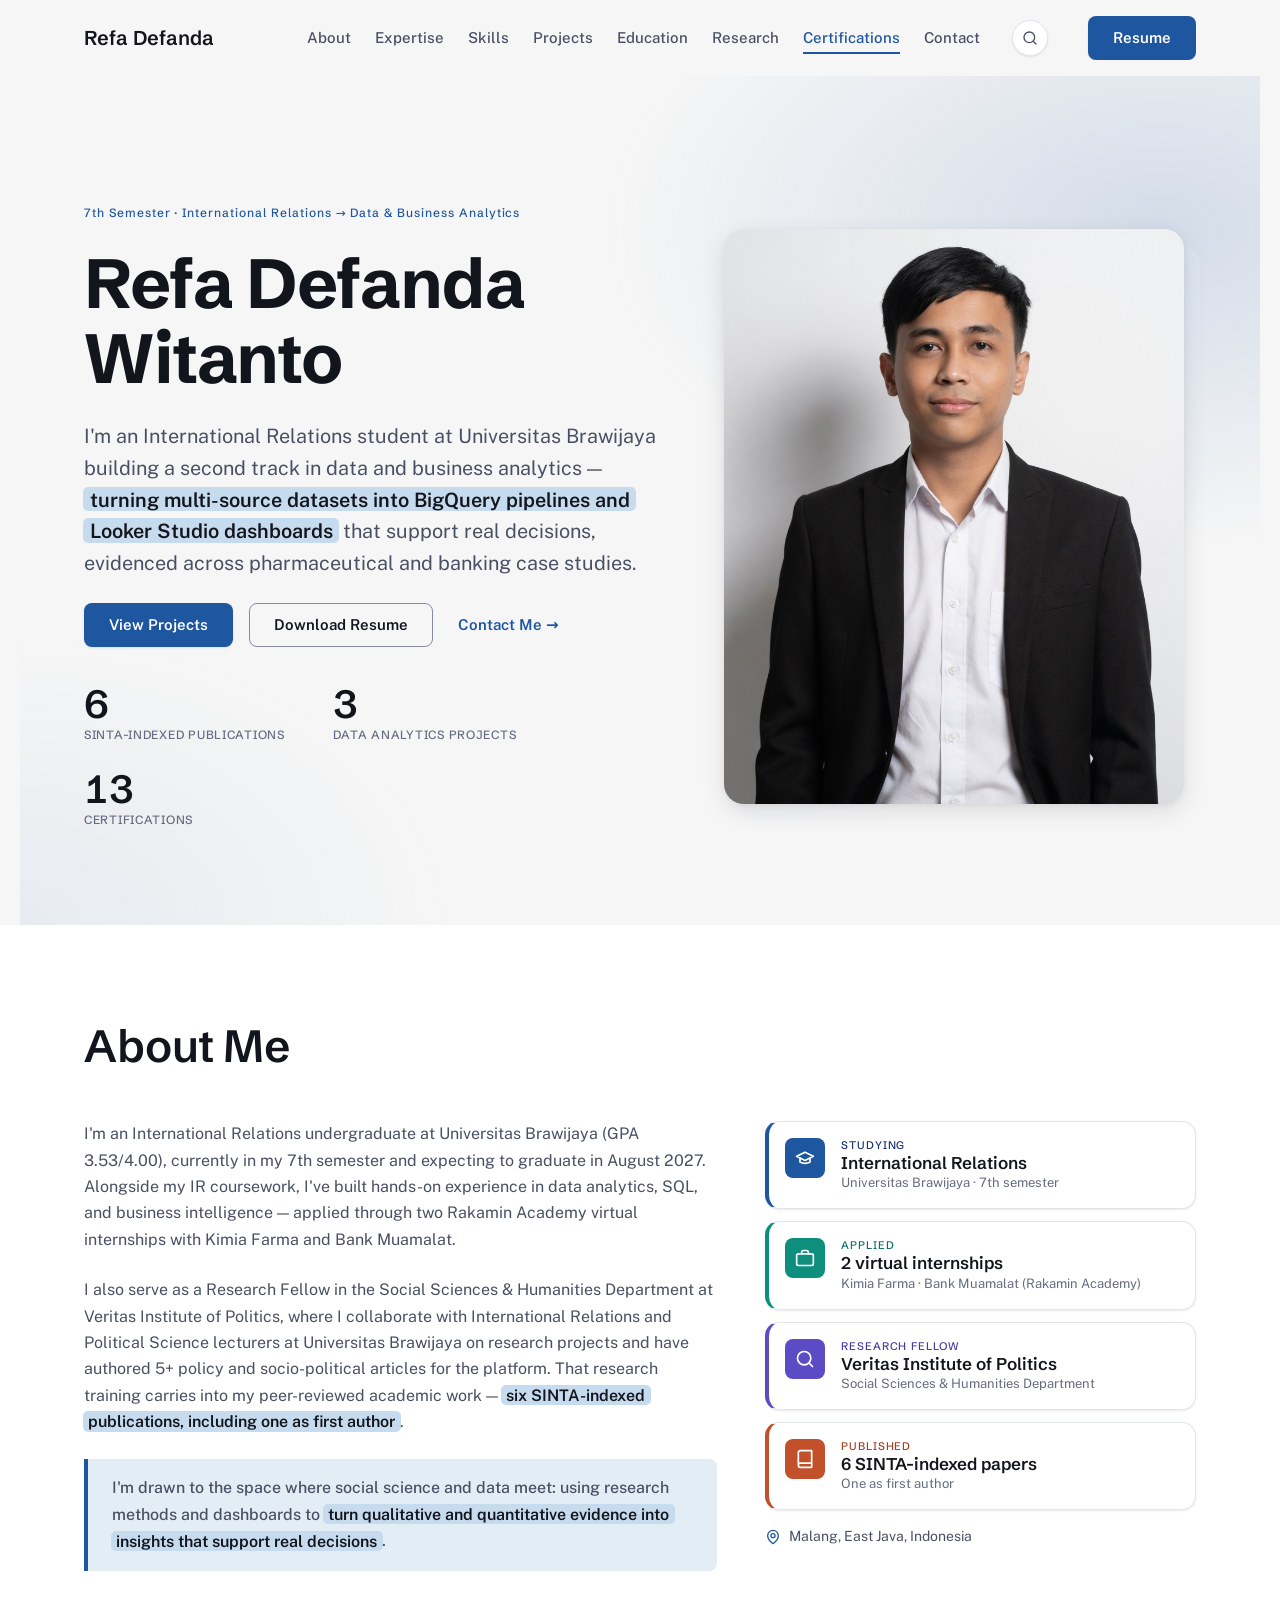
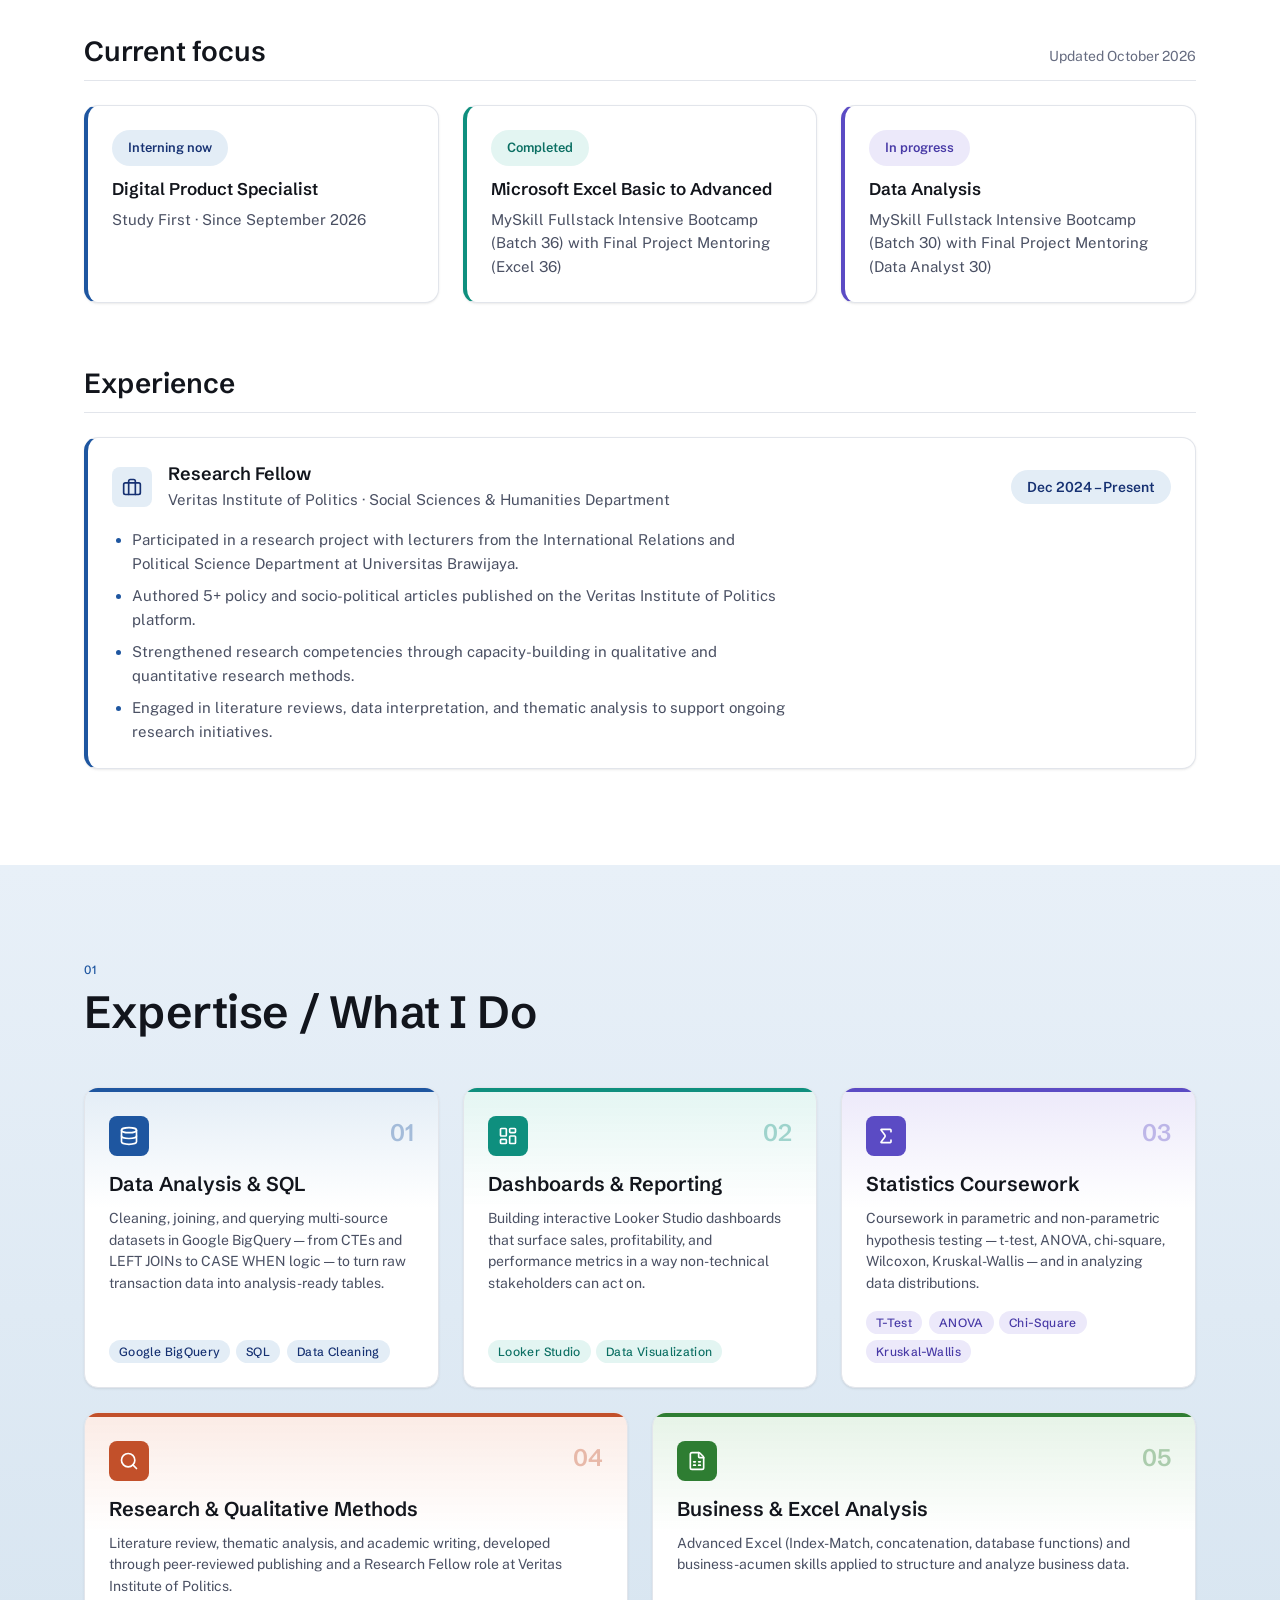
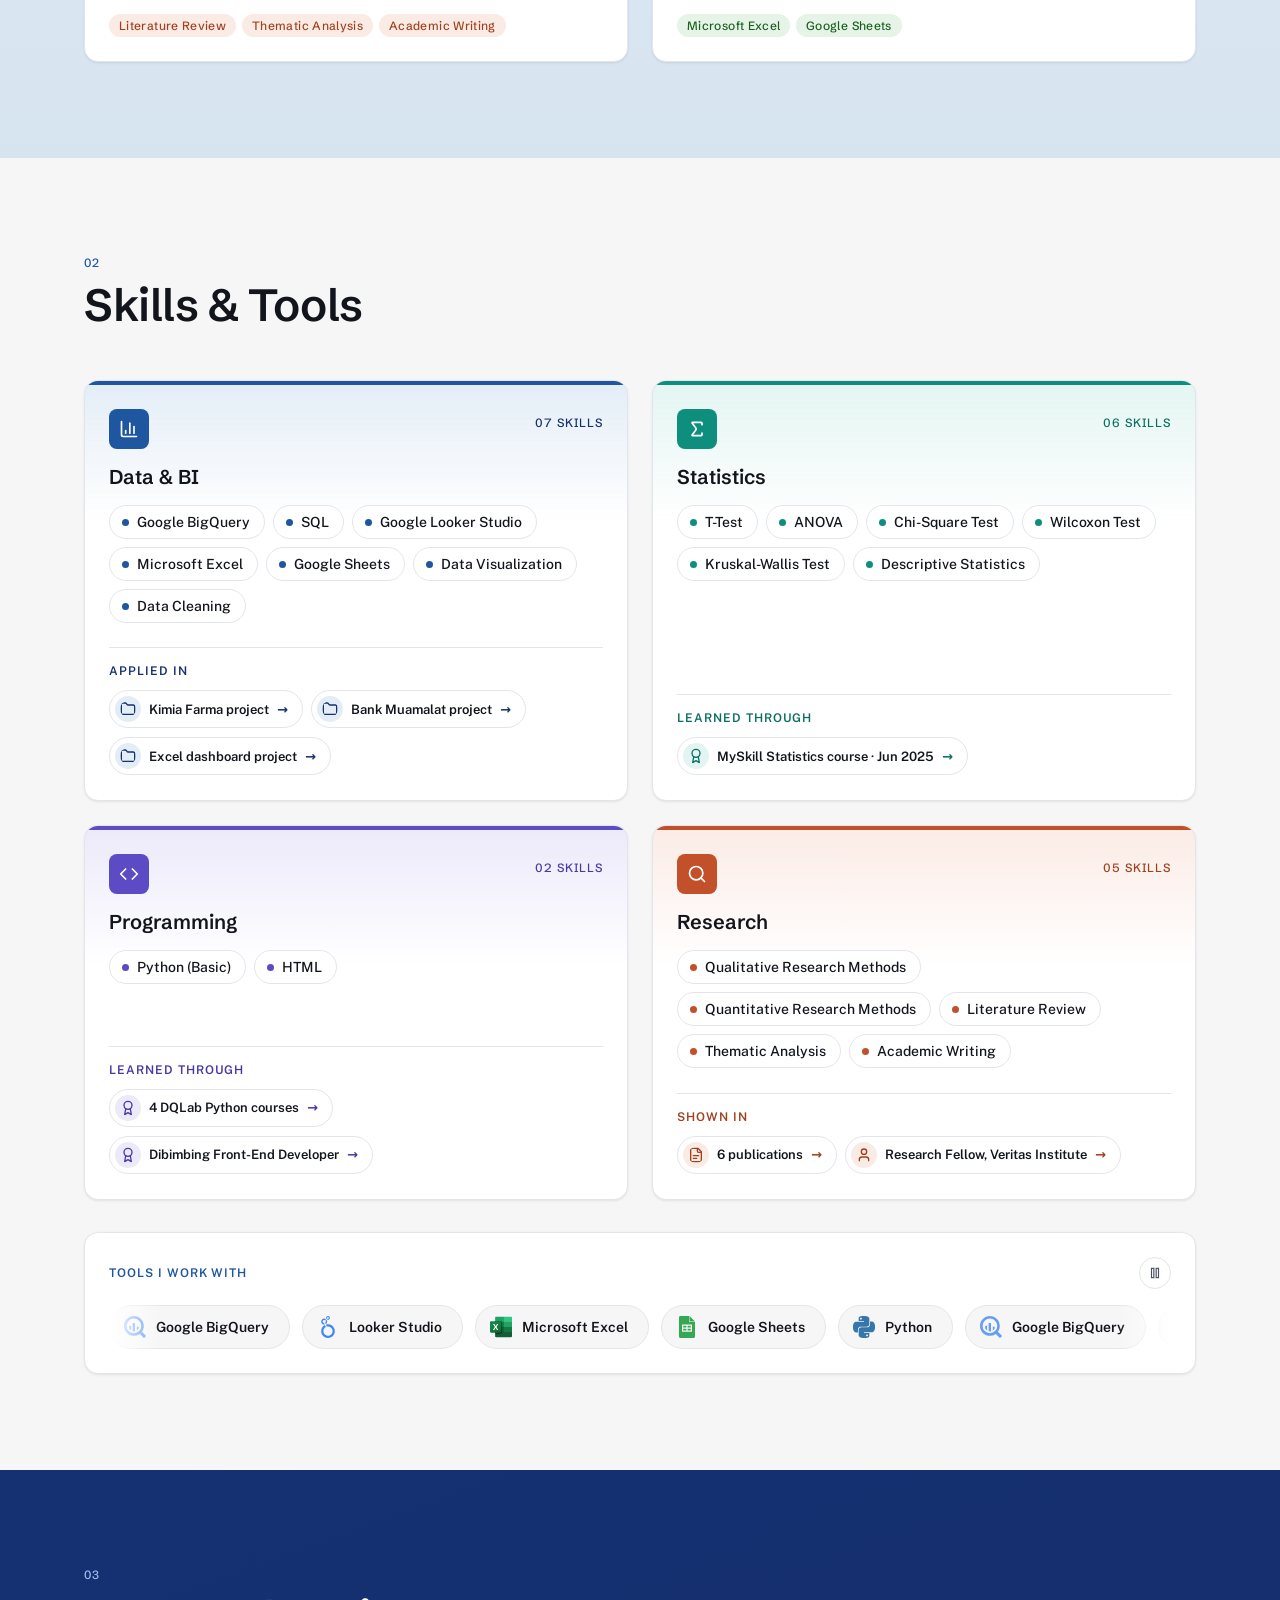
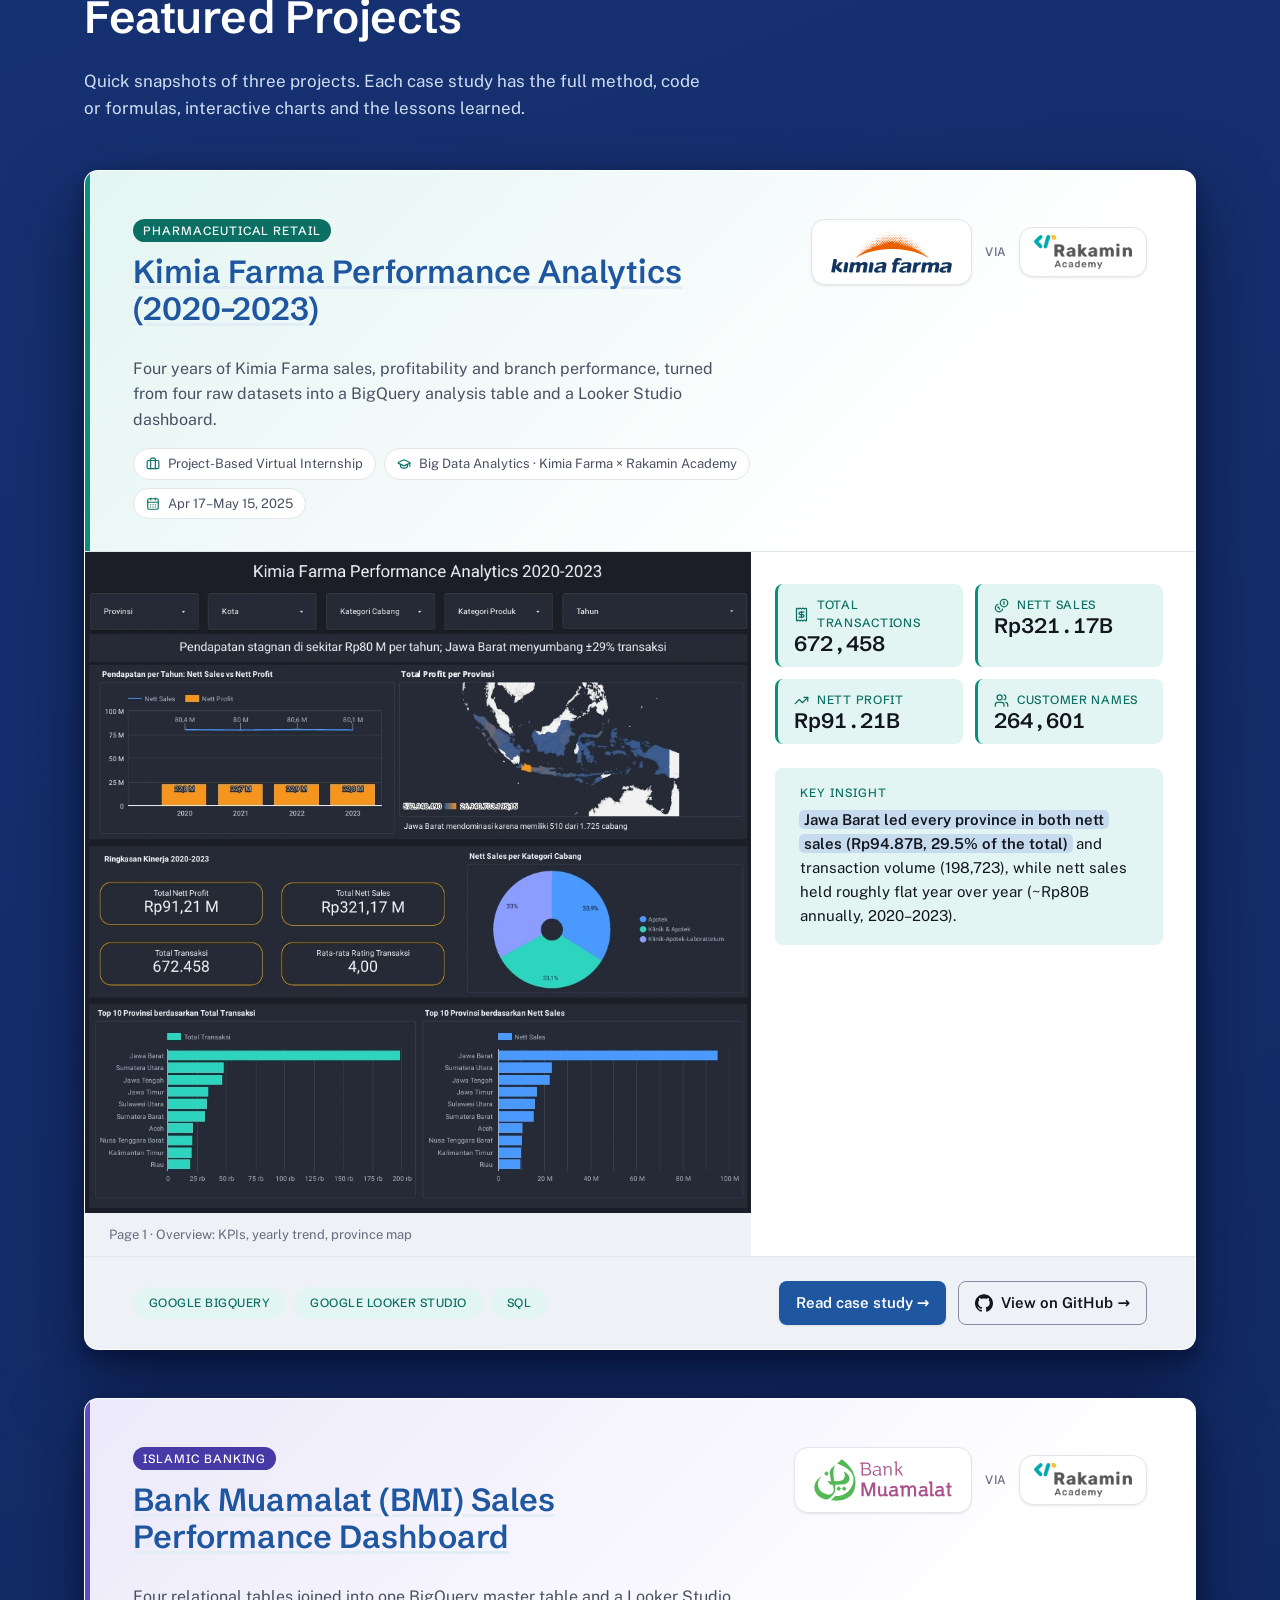
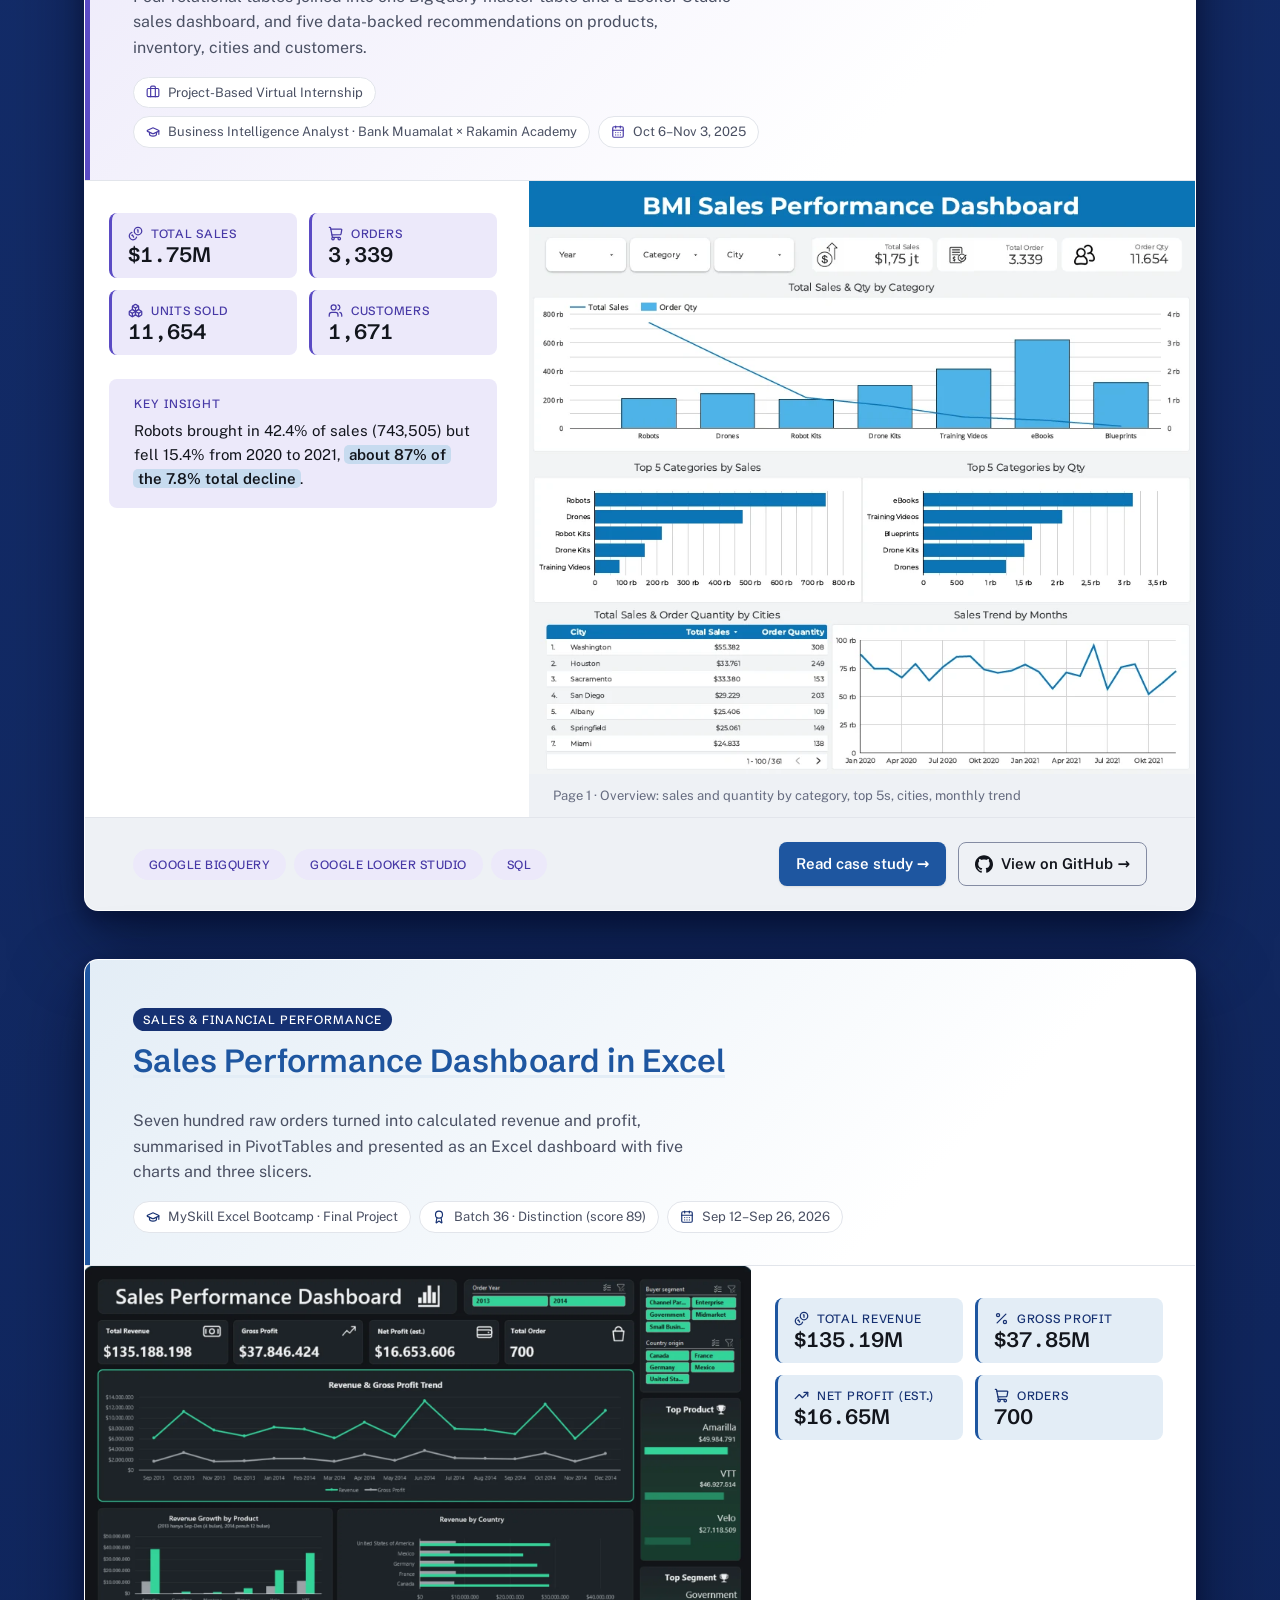
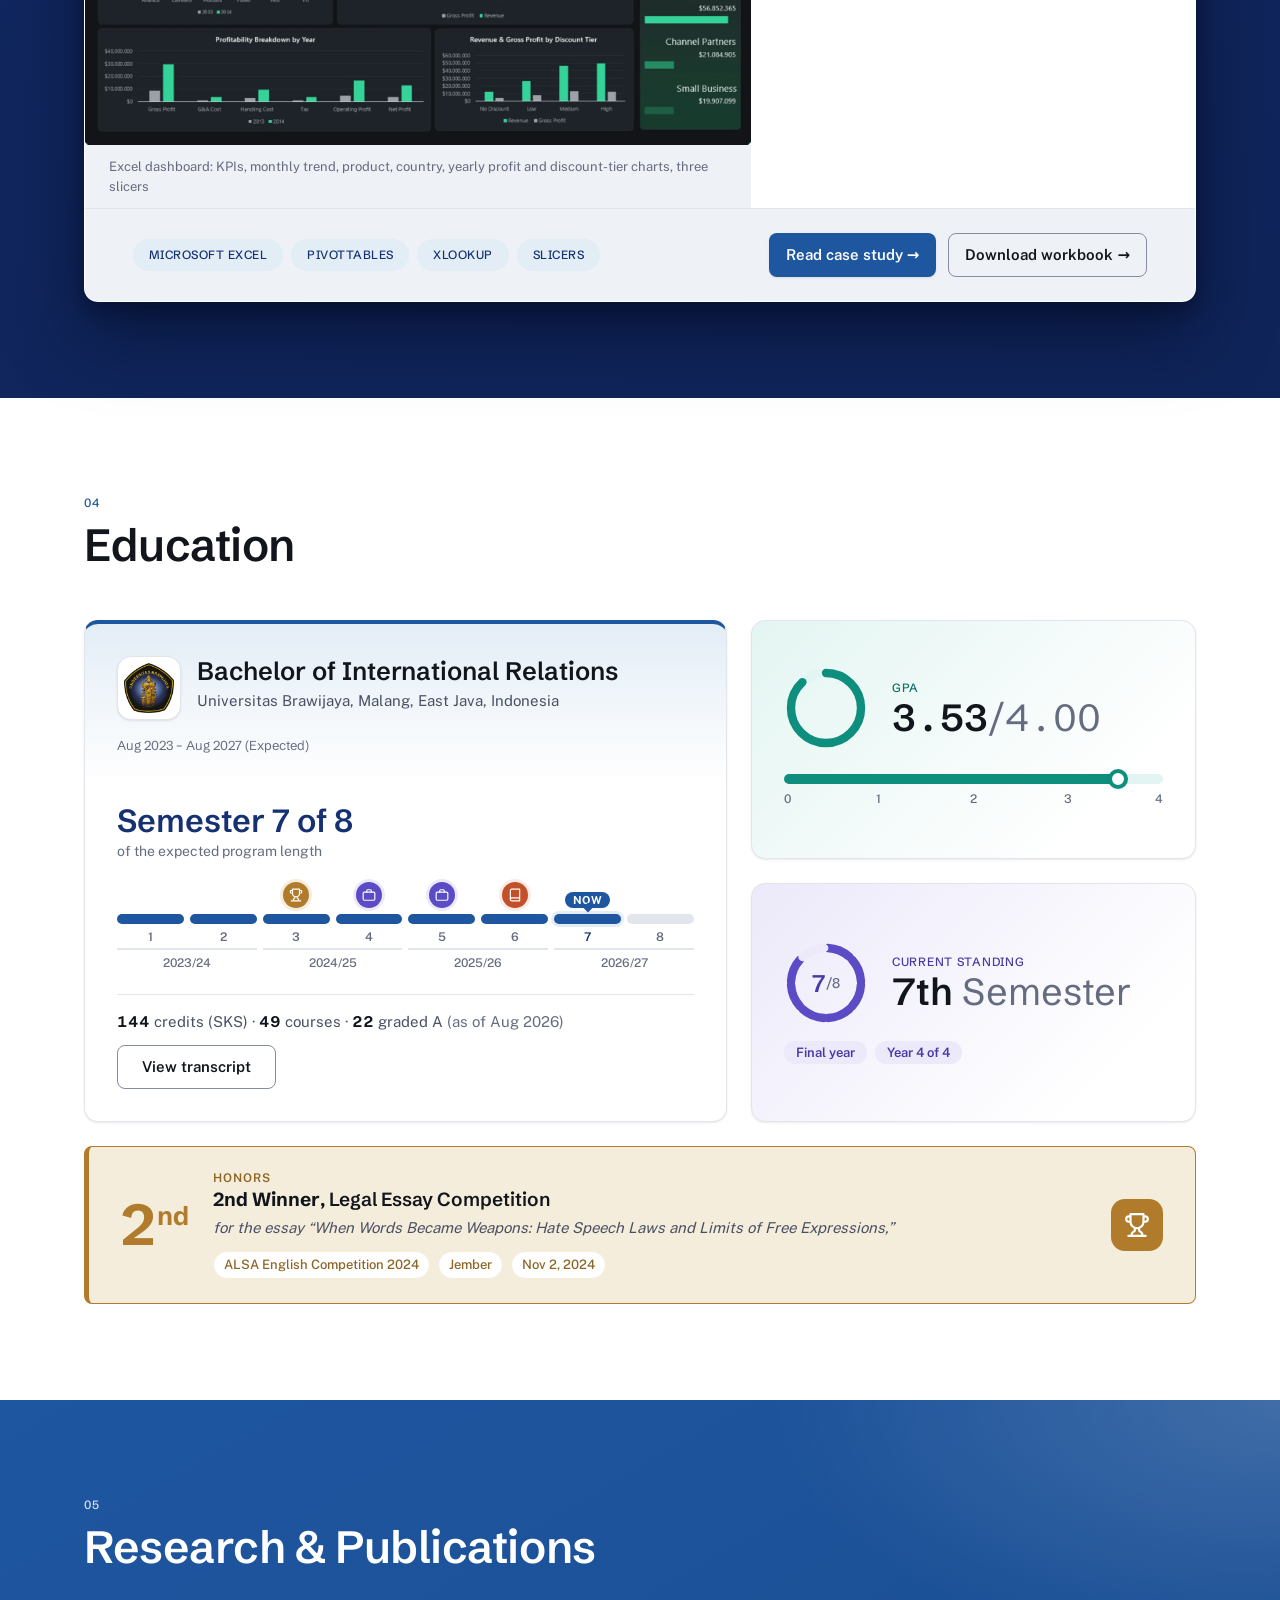
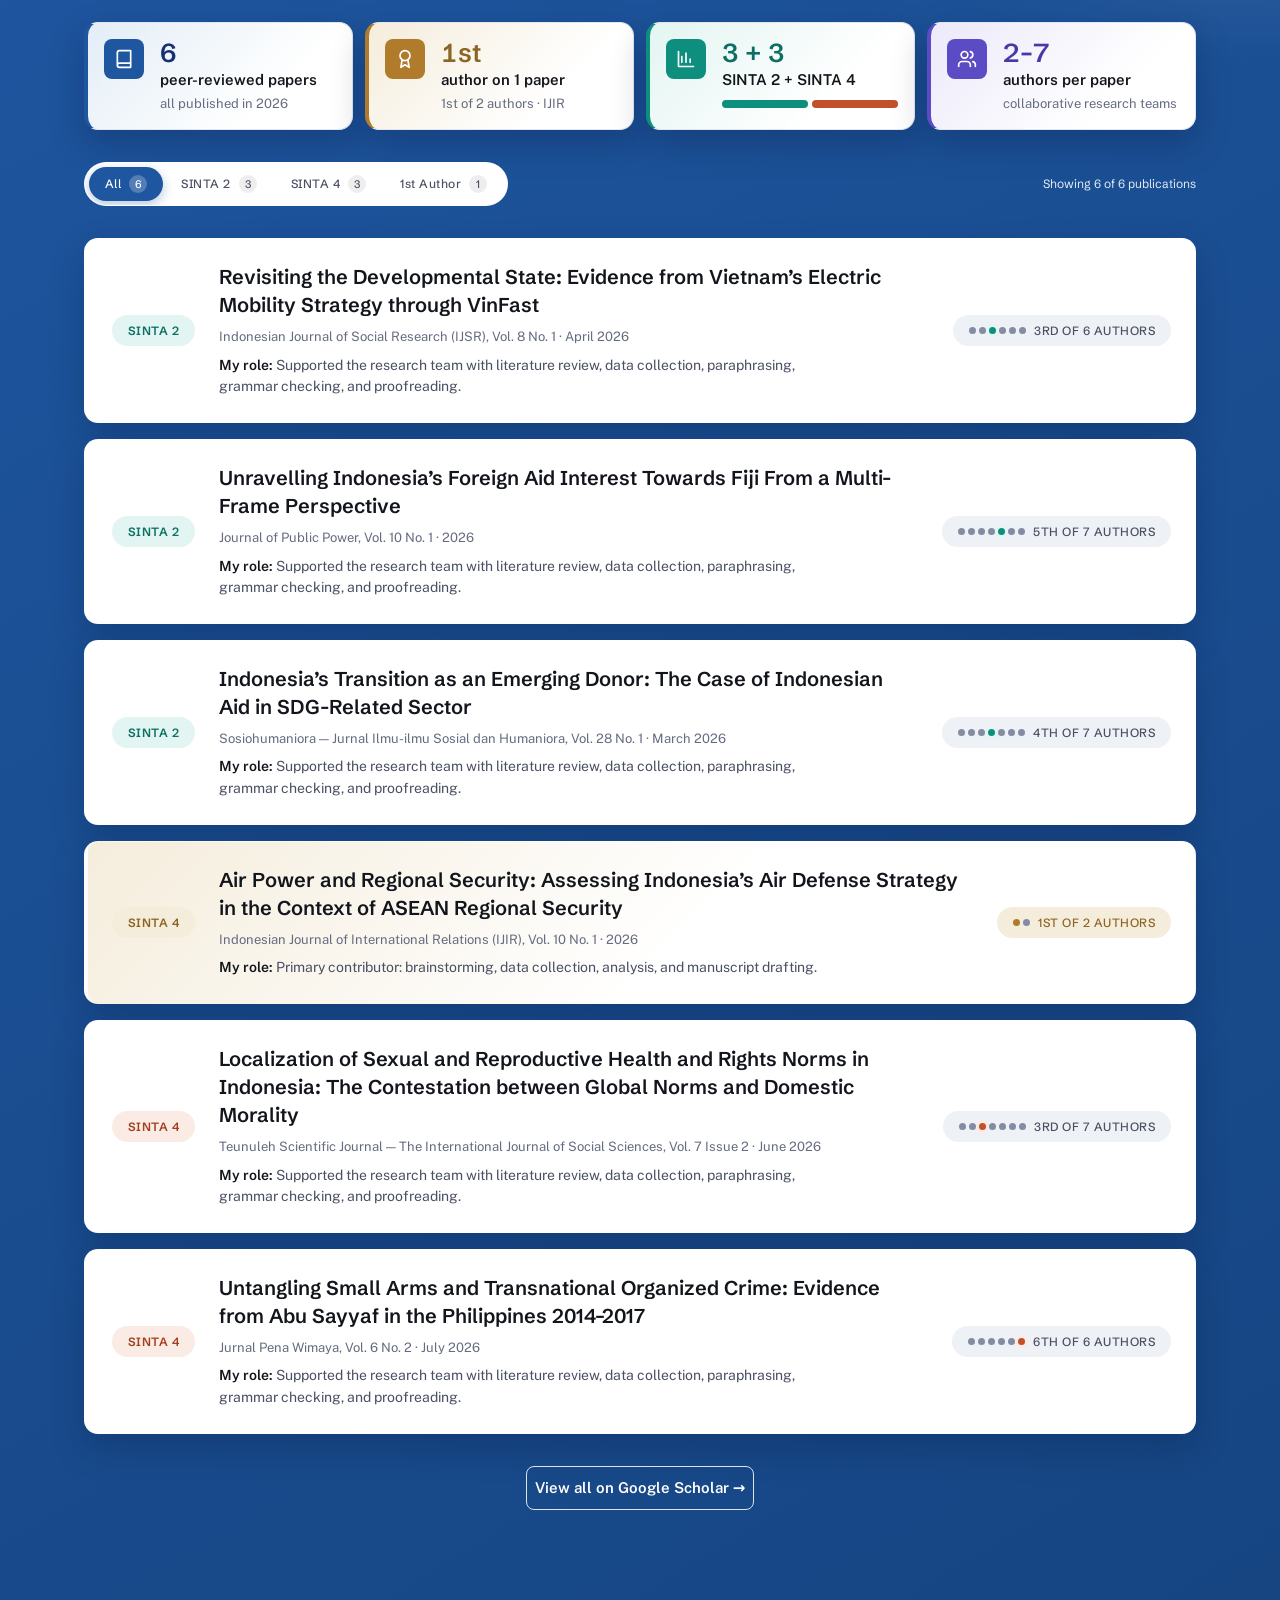
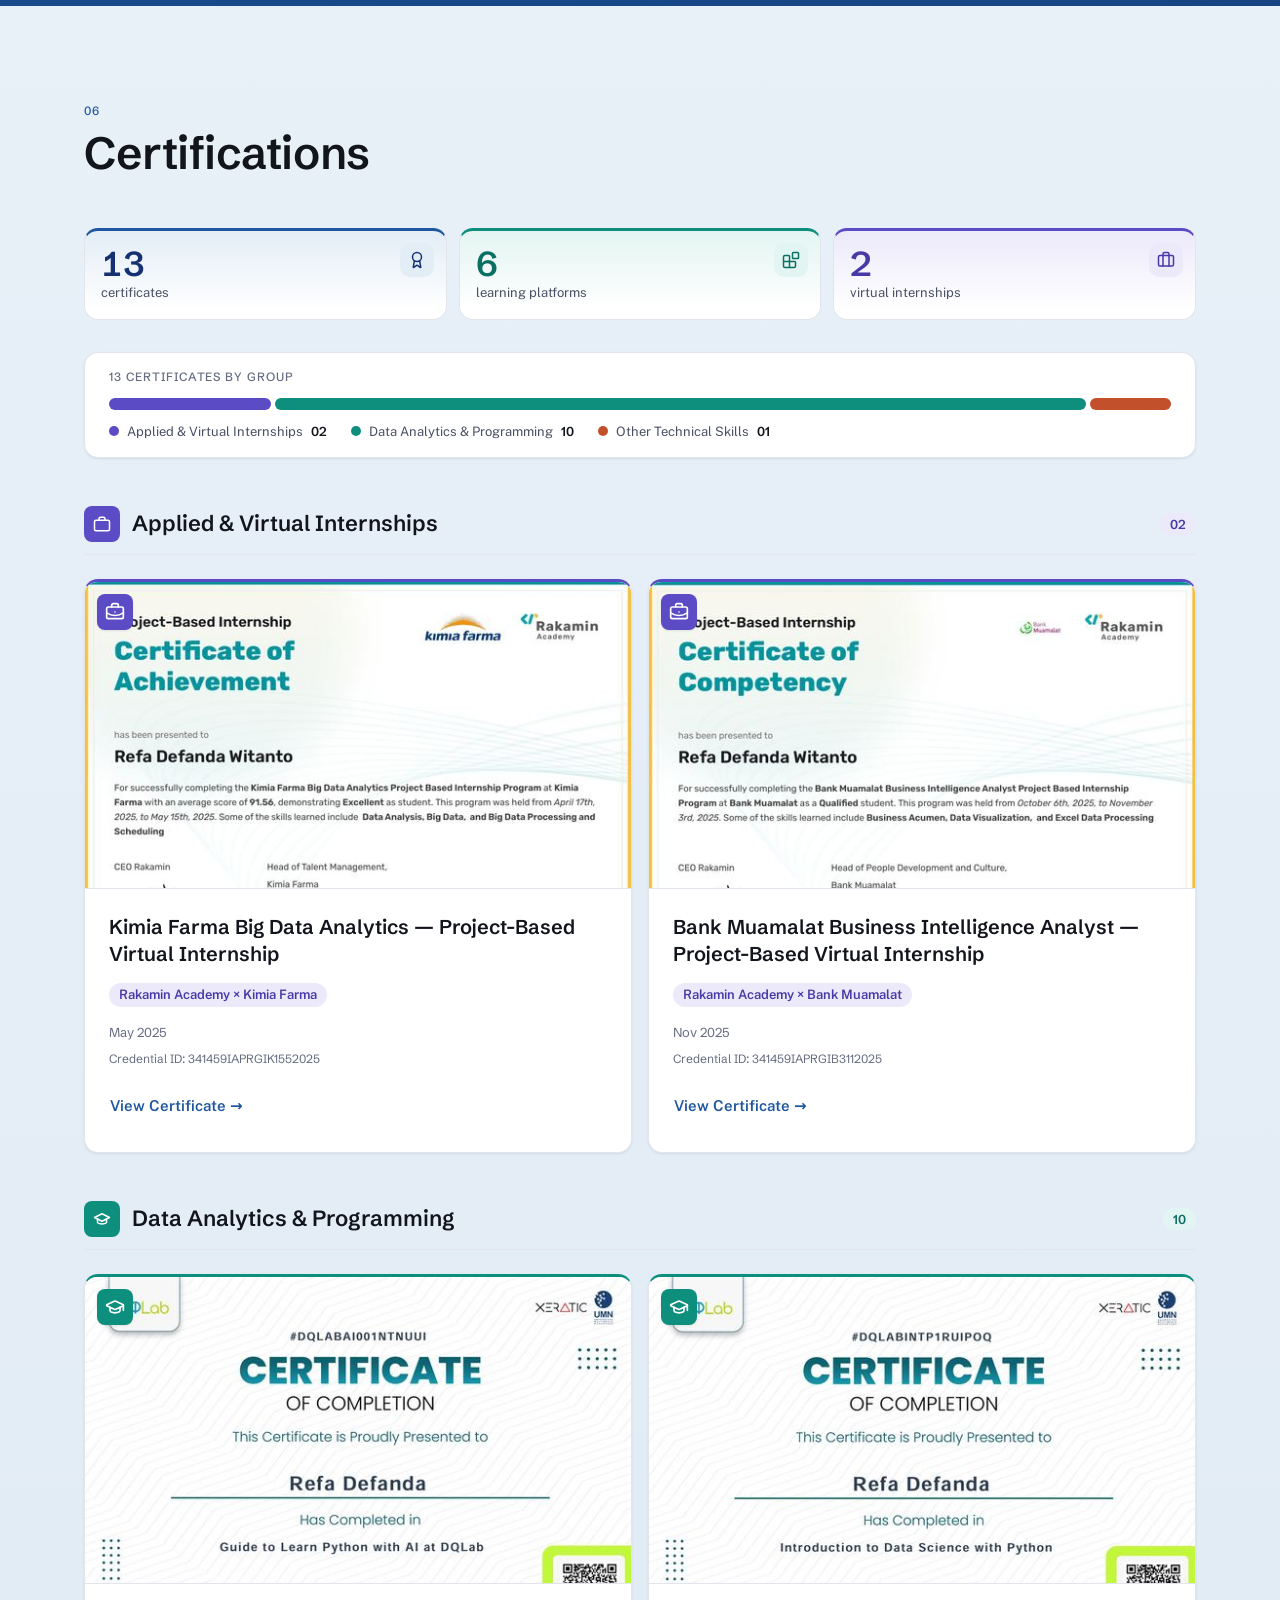
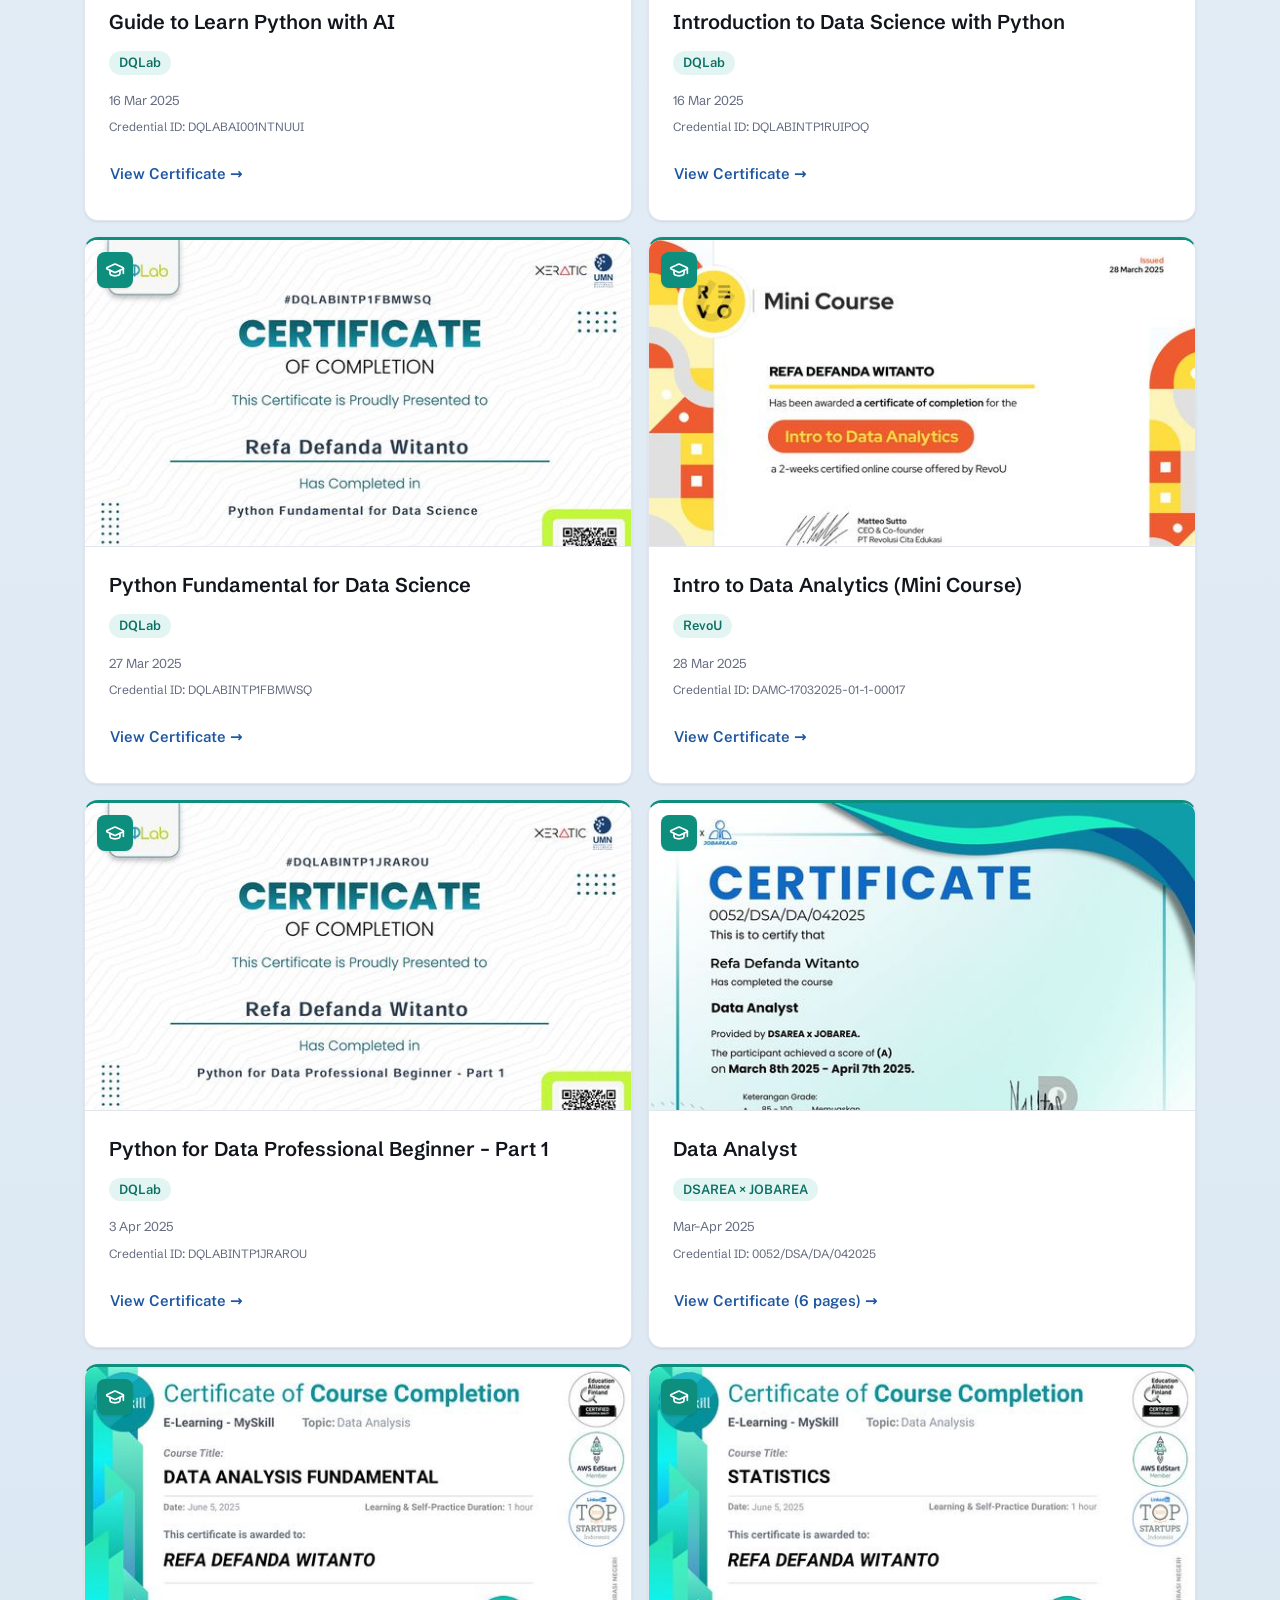
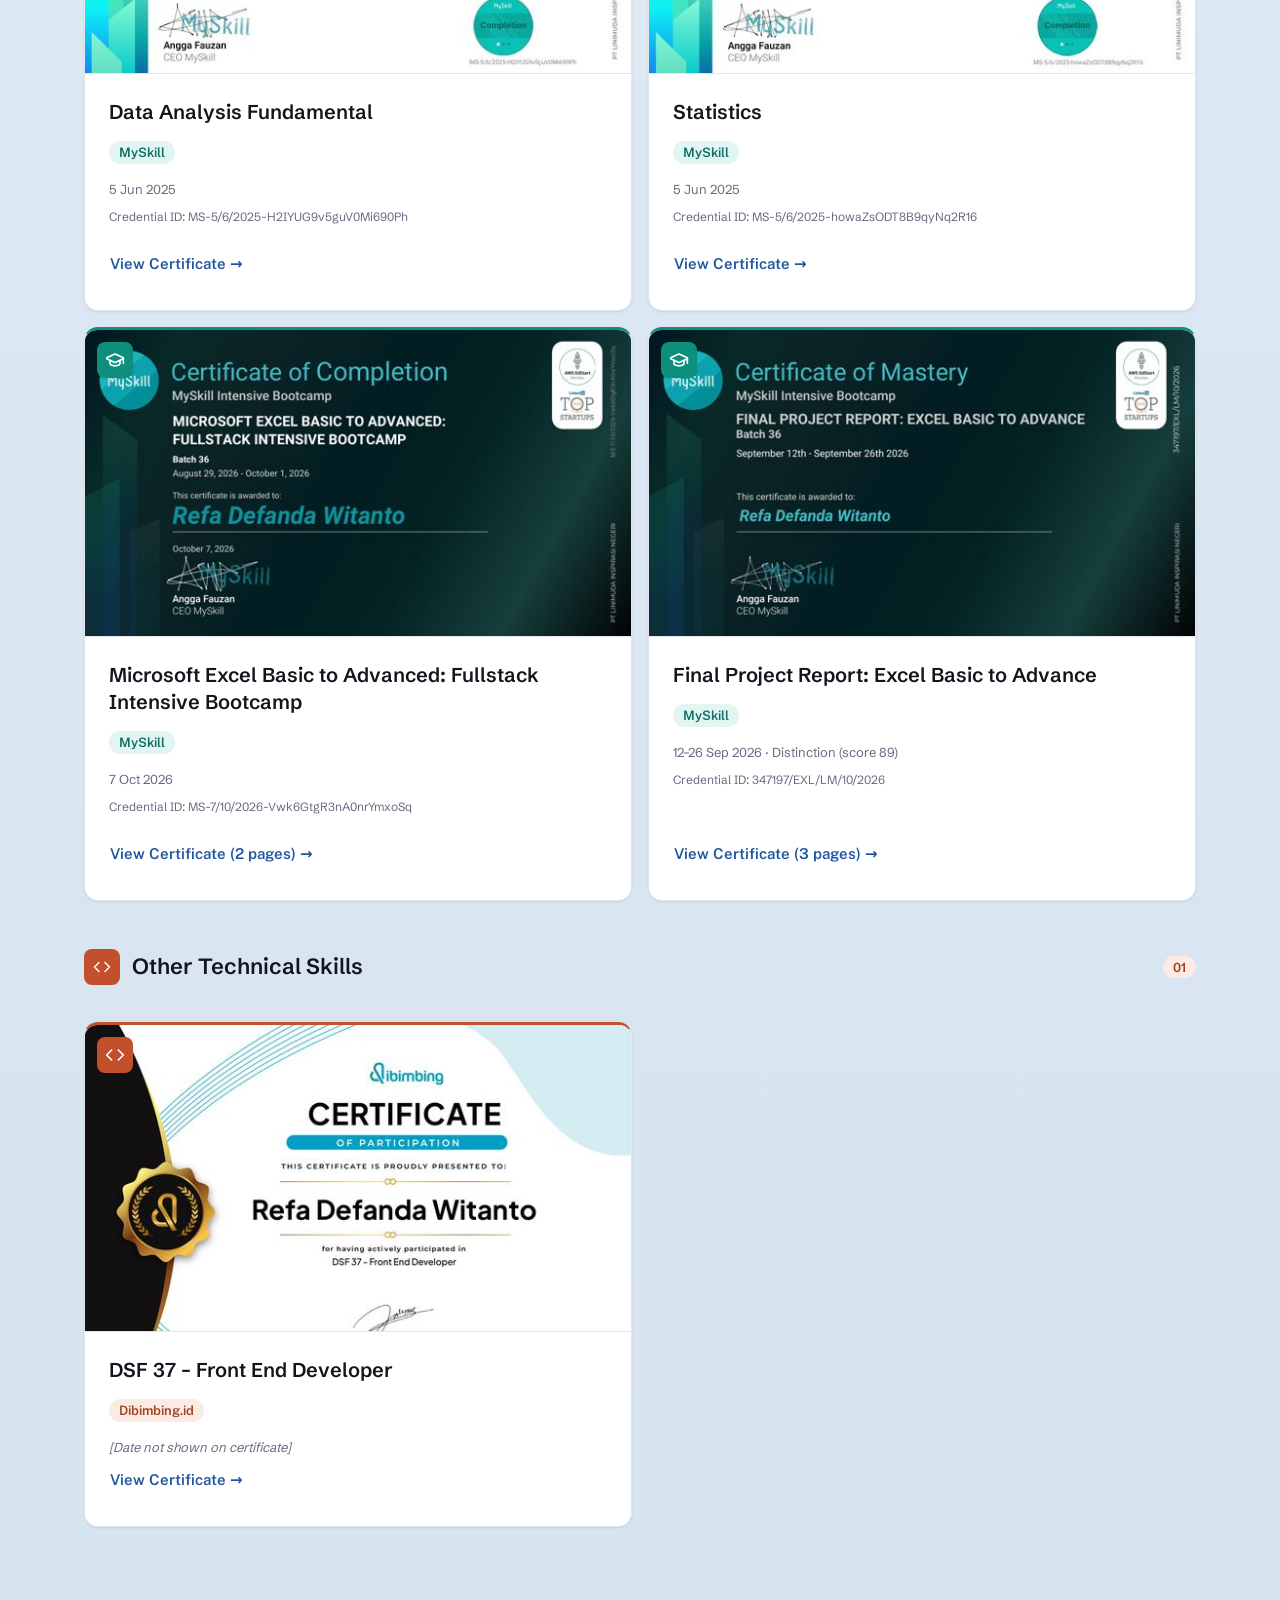
==== commit 83b8a462: "Update Portfolio" ====
--- a/index.html
+++ b/index.html
@@ -87,6 +87,7 @@
   <link rel="stylesheet" href="assets/css/transitions.css">
   <link rel="stylesheet" href="assets/css/snapshot.css">
   <link rel="stylesheet" href="assets/css/bands.css">
+  <link rel="stylesheet" href="assets/css/home-polish.css">
 </head>
 <body>
 
@@ -533,7 +534,7 @@
             <p class="project__sector">Pharmaceutical retail</p>
             <h3><a class="project__title-link" href="case-studies/kimia-farma.html">Kimia Farma Performance Analytics (2020–2023)</a></h3>
             <p class="project__summary">Four years of Kimia Farma sales, profitability and branch performance, turned from four raw datasets into a BigQuery analysis table and a Looker Studio dashboard.</p>
-            <ul class="project__meta-chips" aria-label="Project details"><li>Project-Based Virtual Internship</li><li>Big Data Analytics · Kimia Farma × Rakamin Academy</li><li><time datetime="2025-04-17">Apr 17</time>–<time datetime="2025-05-15">May 15, 2025</time></li></ul>
+            <ul class="project__meta-chips" aria-label="Project details"><li><span class="chip-ico"><svg viewBox="0 0 24 24" fill="none" stroke="currentColor" stroke-width="2" stroke-linecap="round" stroke-linejoin="round" aria-hidden="true" focusable="false"><path d="M16 20V4a2 2 0 0 0-2-2h-4a2 2 0 0 0-2 2v16" /> <rect width="20" height="14" x="2" y="6" rx="2" /></svg></span><span>Project-Based Virtual Internship</span></li><li><span class="chip-ico"><svg viewBox="0 0 24 24" fill="none" stroke="currentColor" stroke-width="2" stroke-linecap="round" stroke-linejoin="round" aria-hidden="true" focusable="false"><path d="M21.42 10.922a1 1 0 0 0-.019-1.838L12.83 5.18a2 2 0 0 0-1.66 0L2.6 9.08a1 1 0 0 0 0 1.832l8.57 3.908a2 2 0 0 0 1.66 0z" /> <path d="M22 10v6" /> <path d="M6 12.5V16a6 3 0 0 0 12 0v-3.5" /></svg></span><span>Big Data Analytics · Kimia Farma × Rakamin Academy</span></li><li><span class="chip-ico"><svg viewBox="0 0 24 24" fill="none" stroke="currentColor" stroke-width="2" stroke-linecap="round" stroke-linejoin="round" aria-hidden="true" focusable="false"><path d="M8 2v3" /> <path d="M16 2v3" /> <rect x="3" y="3" width="18" height="18" rx="2" /> <path d="M3 9h18" /> <path d="M8 13h.01" /> <path d="M12 13h.01" /> <path d="M16 13h.01" /> <path d="M8 17h.01" /> <path d="M12 17h.01" /> <path d="M16 17h.01" /></svg></span><span><time datetime="2025-04-17">Apr 17</time>–<time datetime="2025-05-15">May 15, 2025</time></span></li></ul>
             <div class="project__logos" role="group" aria-label="Organizations involved">
               <span class="project__logo-tile"><img src="assets/images/logos/kimia-farma.svg" alt="Kimia Farma logo" width="280" height="100"></span>
               <span class="project__logos-sep" aria-hidden="true">via</span>
@@ -556,19 +557,19 @@
             <div class="project__side">
               <dl class="project__stats">
               <div class="stat">
-                <dt class="stat-label">Total Transactions</dt>
+                <dt class="stat-label"><span class="stat-ico"><svg viewBox="0 0 24 24" fill="none" stroke="currentColor" stroke-width="2" stroke-linecap="round" stroke-linejoin="round" aria-hidden="true" focusable="false"><path d="M12 17V7" /> <path d="M16 8h-6a2 2 0 0 0 0 4h4a2 2 0 0 1 0 4H8" /> <path d="M4 3a1 1 0 0 1 1-1 1.3 1.3 0 0 1 .7.2l.933.6a1.3 1.3 0 0 0 1.4 0l.934-.6a1.3 1.3 0 0 1 1.4 0l.933.6a1.3 1.3 0 0 0 1.4 0l.933-.6a1.3 1.3 0 0 1 1.4 0l.934.6a1.3 1.3 0 0 0 1.4 0l.933-.6A1.3 1.3 0 0 1 19 2a1 1 0 0 1 1 1v18a1 1 0 0 1-1 1 1.3 1.3 0 0 1-.7-.2l-.933-.6a1.3 1.3 0 0 0-1.4 0l-.934.6a1.3 1.3 0 0 1-1.4 0l-.933-.6a1.3 1.3 0 0 0-1.4 0l-.933.6a1.3 1.3 0 0 1-1.4 0l-.934-.6a1.3 1.3 0 0 0-1.4 0l-.933.6a1.3 1.3 0 0 1-.7.2 1 1 0 0 1-1-1z" /></svg></span>Total Transactions</dt>
                 <dd class="stat-value">672,458</dd>
               </div>
               <div class="stat">
-                <dt class="stat-label">Nett Sales</dt>
+                <dt class="stat-label"><span class="stat-ico"><svg viewBox="0 0 24 24" fill="none" stroke="currentColor" stroke-width="2" stroke-linecap="round" stroke-linejoin="round" aria-hidden="true" focusable="false"><path d="M13.744 17.736a6 6 0 1 1-7.48-7.48" /> <path d="M15 6h1v4" /> <path d="m6.134 14.768.866-.5 2 3.464" /> <circle cx="16" cy="8" r="6" /></svg></span>Nett Sales</dt>
                 <dd class="stat-value">Rp321.17B</dd>
               </div>
               <div class="stat">
-                <dt class="stat-label">Nett Profit</dt>
+                <dt class="stat-label"><span class="stat-ico"><svg viewBox="0 0 24 24" fill="none" stroke="currentColor" stroke-width="2" stroke-linecap="round" stroke-linejoin="round" aria-hidden="true" focusable="false"><path d="M16 7h6v6" /> <path d="m22 7-8.5 8.5-5-5L2 17" /></svg></span>Nett Profit</dt>
                 <dd class="stat-value">Rp91.21B</dd>
               </div>
               <div class="stat">
-                <dt class="stat-label">Customer Names</dt>
+                <dt class="stat-label"><span class="stat-ico"><svg viewBox="0 0 24 24" fill="none" stroke="currentColor" stroke-width="2" stroke-linecap="round" stroke-linejoin="round" aria-hidden="true" focusable="false"><path d="M16 21v-2a4 4 0 0 0-4-4H6a4 4 0 0 0-4 4v2" /> <path d="M16 3.128a4 4 0 0 1 0 7.744" /> <path d="M22 21v-2a4 4 0 0 0-3-3.87" /> <circle cx="9" cy="7" r="4" /></svg></span>Customer Names</dt>
                 <dd class="stat-value">264,601</dd>
               </div>
             </dl>
@@ -598,7 +599,7 @@
             <p class="project__sector">Islamic banking</p>
             <h3><a class="project__title-link" href="case-studies/bmi.html">Bank Muamalat (BMI) Sales Performance Dashboard</a></h3>
             <p class="project__summary">Four relational tables joined into one BigQuery master table and a Looker Studio sales dashboard, and five data-backed recommendations on products, inventory, cities and customers.</p>
-            <ul class="project__meta-chips" aria-label="Project details"><li>Project-Based Virtual Internship</li><li>Business Intelligence Analyst · Bank Muamalat × Rakamin Academy</li><li><time datetime="2025-10-06">Oct 6</time>–<time datetime="2025-11-03">Nov 3, 2025</time></li></ul>
+            <ul class="project__meta-chips" aria-label="Project details"><li><span class="chip-ico"><svg viewBox="0 0 24 24" fill="none" stroke="currentColor" stroke-width="2" stroke-linecap="round" stroke-linejoin="round" aria-hidden="true" focusable="false"><path d="M16 20V4a2 2 0 0 0-2-2h-4a2 2 0 0 0-2 2v16" /> <rect width="20" height="14" x="2" y="6" rx="2" /></svg></span><span>Project-Based Virtual Internship</span></li><li><span class="chip-ico"><svg viewBox="0 0 24 24" fill="none" stroke="currentColor" stroke-width="2" stroke-linecap="round" stroke-linejoin="round" aria-hidden="true" focusable="false"><path d="M21.42 10.922a1 1 0 0 0-.019-1.838L12.83 5.18a2 2 0 0 0-1.66 0L2.6 9.08a1 1 0 0 0 0 1.832l8.57 3.908a2 2 0 0 0 1.66 0z" /> <path d="M22 10v6" /> <path d="M6 12.5V16a6 3 0 0 0 12 0v-3.5" /></svg></span><span>Business Intelligence Analyst · Bank Muamalat × Rakamin Academy</span></li><li><span class="chip-ico"><svg viewBox="0 0 24 24" fill="none" stroke="currentColor" stroke-width="2" stroke-linecap="round" stroke-linejoin="round" aria-hidden="true" focusable="false"><path d="M8 2v3" /> <path d="M16 2v3" /> <rect x="3" y="3" width="18" height="18" rx="2" /> <path d="M3 9h18" /> <path d="M8 13h.01" /> <path d="M12 13h.01" /> <path d="M16 13h.01" /> <path d="M8 17h.01" /> <path d="M12 17h.01" /> <path d="M16 17h.01" /></svg></span><span><time datetime="2025-10-06">Oct 6</time>–<time datetime="2025-11-03">Nov 3, 2025</time></span></li></ul>
             <div class="project__logos" role="group" aria-label="Organizations involved">
               <span class="project__logo-tile"><img src="assets/images/logos/bank-muamalat.svg" alt="Bank Muamalat logo" width="318" height="100"></span>
               <span class="project__logos-sep" aria-hidden="true">via</span>
@@ -621,19 +622,19 @@
             <div class="project__side">
               <dl class="project__stats">
               <div class="stat">
-                <dt class="stat-label">Total Sales</dt>
+                <dt class="stat-label"><span class="stat-ico"><svg viewBox="0 0 24 24" fill="none" stroke="currentColor" stroke-width="2" stroke-linecap="round" stroke-linejoin="round" aria-hidden="true" focusable="false"><path d="M13.744 17.736a6 6 0 1 1-7.48-7.48" /> <path d="M15 6h1v4" /> <path d="m6.134 14.768.866-.5 2 3.464" /> <circle cx="16" cy="8" r="6" /></svg></span>Total Sales</dt>
                 <dd class="stat-value">$1.75M</dd>
               </div>
               <div class="stat">
-                <dt class="stat-label">Orders</dt>
+                <dt class="stat-label"><span class="stat-ico"><svg viewBox="0 0 24 24" fill="none" stroke="currentColor" stroke-width="2" stroke-linecap="round" stroke-linejoin="round" aria-hidden="true" focusable="false"><path d="m2.05 2.05 1.099-.028a1 1 0 0 1 1.008.815l2.69 14.347A1 1 0 0 0 7.83 18H18" /> <path d="M4.563 5h16.435a1 1 0 0 1 .981 1.204l-1.026 6.226A2 2 0 0 1 18.962 14H6.25" /> <circle cx="18" cy="20" r="2" /> <circle cx="8" cy="20" r="2" /></svg></span>Orders</dt>
                 <dd class="stat-value">3,339</dd>
               </div>
               <div class="stat">
-                <dt class="stat-label">Units Sold</dt>
+                <dt class="stat-label"><span class="stat-ico"><svg viewBox="0 0 24 24" fill="none" stroke="currentColor" stroke-width="2" stroke-linecap="round" stroke-linejoin="round" aria-hidden="true" focusable="false"><path d="M2.97 12.92A2 2 0 0 0 2 14.63v3.24a2 2 0 0 0 .97 1.71l3 1.8a2 2 0 0 0 2.06 0L12 19v-5.5l-5-3-4.03 2.42Z" /> <path d="m7 16.5-4.74-2.85" /> <path d="m7 16.5 5-3" /> <path d="M7 16.5v5.17" /> <path d="M12 13.5V19l3.97 2.38a2 2 0 0 0 2.06 0l3-1.8a2 2 0 0 0 .97-1.71v-3.24a2 2 0 0 0-.97-1.71L17 10.5l-5 3Z" /> <path d="m17 16.5-5-3" /> <path d="m17 16.5 4.74-2.85" /> <path d="M17 16.5v5.17" /> <path d="M7.97 4.42A2 2 0 0 0 7 6.13v4.37l5 3 5-3V6.13a2 2 0 0 0-.97-1.71l-3-1.8a2 2 0 0 0-2.06 0l-3 1.8Z" /> <path d="M12 8 7.26 5.15" /> <path d="m12 8 4.74-2.85" /> <path d="M12 13.5V8" /></svg></span>Units Sold</dt>
                 <dd class="stat-value">11,654</dd>
               </div>
               <div class="stat">
-                <dt class="stat-label">Customers</dt>
+                <dt class="stat-label"><span class="stat-ico"><svg viewBox="0 0 24 24" fill="none" stroke="currentColor" stroke-width="2" stroke-linecap="round" stroke-linejoin="round" aria-hidden="true" focusable="false"><path d="M16 21v-2a4 4 0 0 0-4-4H6a4 4 0 0 0-4 4v2" /> <path d="M16 3.128a4 4 0 0 1 0 7.744" /> <path d="M22 21v-2a4 4 0 0 0-3-3.87" /> <circle cx="9" cy="7" r="4" /></svg></span>Customers</dt>
                 <dd class="stat-value">1,671</dd>
               </div>
             </dl>
@@ -663,7 +664,7 @@
             <p class="project__sector">Sales &amp; financial performance</p>
             <h3><a class="project__title-link" href="case-studies/excel-sales-dashboard.html">Sales Performance Dashboard in Excel</a></h3>
             <p class="project__summary">Seven hundred raw orders turned into calculated revenue and profit, summarised in PivotTables and presented as an Excel dashboard with five charts and three slicers.</p>
-            <ul class="project__meta-chips" aria-label="Project details"><li>MySkill Excel Bootcamp · Final Project</li><li>Batch 36 · Distinction (score 89)</li><li><time datetime="2026-09-12">Sep 12</time>–<time datetime="2026-09-26">Sep 26, 2026</time></li></ul>
+            <ul class="project__meta-chips" aria-label="Project details"><li><span class="chip-ico"><svg viewBox="0 0 24 24" fill="none" stroke="currentColor" stroke-width="2" stroke-linecap="round" stroke-linejoin="round" aria-hidden="true" focusable="false"><path d="M21.42 10.922a1 1 0 0 0-.019-1.838L12.83 5.18a2 2 0 0 0-1.66 0L2.6 9.08a1 1 0 0 0 0 1.832l8.57 3.908a2 2 0 0 0 1.66 0z" /> <path d="M22 10v6" /> <path d="M6 12.5V16a6 3 0 0 0 12 0v-3.5" /></svg></span><span>MySkill Excel Bootcamp · Final Project</span></li><li><span class="chip-ico"><svg viewBox="0 0 24 24" fill="none" stroke="currentColor" stroke-width="2" stroke-linecap="round" stroke-linejoin="round" aria-hidden="true" focusable="false"><path d="m15.477 12.89 1.515 8.526a.5.5 0 0 1-.81.47l-3.58-2.687a1 1 0 0 0-1.197 0l-3.586 2.686a.5.5 0 0 1-.81-.469l1.514-8.526" /> <circle cx="12" cy="8" r="6" /></svg></span><span>Batch 36 · Distinction (score 89)</span></li><li><span class="chip-ico"><svg viewBox="0 0 24 24" fill="none" stroke="currentColor" stroke-width="2" stroke-linecap="round" stroke-linejoin="round" aria-hidden="true" focusable="false"><path d="M8 2v3" /> <path d="M16 2v3" /> <rect x="3" y="3" width="18" height="18" rx="2" /> <path d="M3 9h18" /> <path d="M8 13h.01" /> <path d="M12 13h.01" /> <path d="M16 13h.01" /> <path d="M8 17h.01" /> <path d="M12 17h.01" /> <path d="M16 17h.01" /></svg></span><span><time datetime="2026-09-12">Sep 12</time>–<time datetime="2026-09-26">Sep 26, 2026</time></span></li></ul>
             <div class="project__logos" role="group" aria-label="Program">
               <span class="project__logo-tile"><img src="assets/images/logos/myskill.webp" alt="MySkill logo" width="512" height="512"></span>
             </div>
@@ -683,10 +684,10 @@
             </div>
             <div class="project__side">
               <dl class="project__stats">
-                <div class="stat"><dt class="stat-label">Total Revenue</dt><dd class="stat-value">$135.19M</dd></div>
-                <div class="stat"><dt class="stat-label">Gross Profit</dt><dd class="stat-value">$37.85M</dd></div>
-                <div class="stat"><dt class="stat-label">Net Profit (est.)</dt><dd class="stat-value">$16.65M</dd></div>
-                <div class="stat"><dt class="stat-label">Orders</dt><dd class="stat-value">700</dd></div>
+                <div class="stat"><dt class="stat-label"><span class="stat-ico"><svg viewBox="0 0 24 24" fill="none" stroke="currentColor" stroke-width="2" stroke-linecap="round" stroke-linejoin="round" aria-hidden="true" focusable="false"><path d="M13.744 17.736a6 6 0 1 1-7.48-7.48" /> <path d="M15 6h1v4" /> <path d="m6.134 14.768.866-.5 2 3.464" /> <circle cx="16" cy="8" r="6" /></svg></span>Total Revenue</dt><dd class="stat-value">$135.19M</dd></div>
+                <div class="stat"><dt class="stat-label"><span class="stat-ico"><svg viewBox="0 0 24 24" fill="none" stroke="currentColor" stroke-width="2" stroke-linecap="round" stroke-linejoin="round" aria-hidden="true" focusable="false"><line x1="19" x2="5" y1="5" y2="19" /> <circle cx="6.5" cy="6.5" r="2.5" /> <circle cx="17.5" cy="17.5" r="2.5" /></svg></span>Gross Profit</dt><dd class="stat-value">$37.85M</dd></div>
+                <div class="stat"><dt class="stat-label"><span class="stat-ico"><svg viewBox="0 0 24 24" fill="none" stroke="currentColor" stroke-width="2" stroke-linecap="round" stroke-linejoin="round" aria-hidden="true" focusable="false"><path d="M16 7h6v6" /> <path d="m22 7-8.5 8.5-5-5L2 17" /></svg></span>Net Profit (est.)</dt><dd class="stat-value">$16.65M</dd></div>
+                <div class="stat"><dt class="stat-label"><span class="stat-ico"><svg viewBox="0 0 24 24" fill="none" stroke="currentColor" stroke-width="2" stroke-linecap="round" stroke-linejoin="round" aria-hidden="true" focusable="false"><path d="m2.05 2.05 1.099-.028a1 1 0 0 1 1.008.815l2.69 14.347A1 1 0 0 0 7.83 18H18" /> <path d="M4.563 5h16.435a1 1 0 0 1 .981 1.204l-1.026 6.226A2 2 0 0 1 18.962 14H6.25" /> <circle cx="18" cy="20" r="2" /> <circle cx="8" cy="20" r="2" /></svg></span>Orders</dt><dd class="stat-value">700</dd></div>
               </dl>
               <section class="story-block story-block--insight snapshot__insight">
                 <h4>Key insight</h4>
@@ -887,9 +888,9 @@
       </div>
 
       <ul class="cert-summary reveal">
-        <li class="accent-blue"><span class="cert-summary__num">13</span><span>certificates</span></li>
-        <li class="accent-teal"><span class="cert-summary__num">6</span><span>learning platforms</span></li>
-        <li class="accent-violet"><span class="cert-summary__num">2</span><span>virtual internships</span></li>
+        <li class="accent-blue"><span class="cert-summary__ico" aria-hidden="true"><svg viewBox="0 0 24 24" fill="none" stroke="currentColor" stroke-width="2" stroke-linecap="round" stroke-linejoin="round" aria-hidden="true" focusable="false"><path d="m15.477 12.89 1.515 8.526a.5.5 0 0 1-.81.47l-3.58-2.687a1 1 0 0 0-1.197 0l-3.586 2.686a.5.5 0 0 1-.81-.469l1.514-8.526" /> <circle cx="12" cy="8" r="6" /></svg></span><span class="cert-summary__num">13</span><span>certificates</span></li>
+        <li class="accent-teal"><span class="cert-summary__ico" aria-hidden="true"><svg viewBox="0 0 24 24" fill="none" stroke="currentColor" stroke-width="2" stroke-linecap="round" stroke-linejoin="round" aria-hidden="true" focusable="false"><path d="M10 22V7a1 1 0 0 0-1-1H4a2 2 0 0 0-2 2v12a2 2 0 0 0 2 2h12a2 2 0 0 0 2-2v-5a1 1 0 0 0-1-1H2" /> <rect x="14" y="2" width="8" height="8" rx="1" /></svg></span><span class="cert-summary__num">6</span><span>learning platforms</span></li>
+        <li class="accent-violet"><span class="cert-summary__ico" aria-hidden="true"><svg viewBox="0 0 24 24" fill="none" stroke="currentColor" stroke-width="2" stroke-linecap="round" stroke-linejoin="round" aria-hidden="true" focusable="false"><path d="M16 20V4a2 2 0 0 0-2-2h-4a2 2 0 0 0-2 2v16" /> <rect width="20" height="14" x="2" y="6" rx="2" /></svg></span><span class="cert-summary__num">2</span><span>virtual internships</span></li>
       </ul>
 
       <!-- Group 1: Applied & Virtual Internships -->
@@ -1549,6 +1550,7 @@
   <script defer src="assets/js/motion.js"></script>
   <script defer src="assets/js/expressive.js"></script>
   <script defer src="assets/js/main.js"></script>
+  <script defer src="assets/js/home-enhance.js"></script>
 
   <!-- Analytics — GoatCounter (free for non-commercial sites, no cookies,
        ~3.5KB, no GDPR banner needed). Site code: refadfnda. -->
--- a/assets/css/motion.css
+++ b/assets/css/motion.css
@@ -116,8 +116,15 @@
 }
 .to-top.is-visible { opacity: 1; transform: none; visibility: visible; transition-delay: 0s; }
 .to-top:hover { background: var(--color-primary); color: #fff; }
-.to-top:hover svg { transform: translateY(-2px); }
-.to-top svg { width: 20px; height: 20px; transition: transform var(--duration-fast) var(--ease-out); }
+/* arrow icon only: the progress ring below is a second, larger svg */
+.to-top__arrow { width: 20px; height: 20px; transition: transform var(--duration-fast) var(--ease-out); }
+.to-top:hover .to-top__arrow { transform: translateY(-2px); }
+/* Scroll-progress ring: --p (0 to 1) is set by motion.js while scrolling */
+.to-top__ring { position: absolute; inset: -1px; width: calc(100% + 2px); height: calc(100% + 2px); rotate: -90deg; pointer-events: none; }
+.to-top__ring circle { stroke-width: 2.5; }
+.to-top__track { stroke: transparent; }
+.to-top__bar { stroke: var(--color-primary); stroke-linecap: round; stroke-dasharray: 100; stroke-dashoffset: calc(100 - var(--p, 0) * 100); transition: stroke var(--duration-fast); }
+.to-top:hover .to-top__bar { stroke: #fff; }
 
 /* ---- Mobile quick-action bar (Resume · Contact) ---- */
 .mobile-cta { display: none; }
--- a/assets/css/home-polish.css
+++ b/assets/css/home-polish.css
@@ -0,0 +1,54 @@
+/* ==========================================================================
+   home-polish.css — homepage refinements (loaded last, after bands.css)
+   1. Contrast fixes   2. Project card icons   3. Certification icons + mix bar
+   4. Contact copy buttons
+   ========================================================================== */
+
+/* ---- 1. Contrast fixes ------------------------------------------------- */
+/* Location text inherited white from the blue band and vanished on the white card */
+.contact__value { color: var(--color-ink); }
+/* Sector pill: white on the mid teal was 4.0:1; use the deep accent (>= 4.5:1) */
+.project--v2 .project__sector { background: var(--accent-deep, var(--accent)); }
+
+/* ---- 2. Project cards: icons on meta chips and stat tiles --------------- */
+.project__meta-chips li { display: inline-flex; align-items: center; gap: var(--space-2); }
+.chip-ico { display: inline-grid; place-items: center; flex: none; color: var(--accent-deep, var(--color-primary)); }
+.chip-ico svg { width: 14px; height: 14px; }
+.project__stats .stat-label { display: flex; align-items: center; gap: var(--space-2); }
+.stat-ico { display: inline-grid; place-items: center; flex: none; color: var(--accent-deep, var(--color-primary)); }
+.stat-ico svg { width: 15px; height: 15px; }
+
+/* ---- 3. Certifications -------------------------------------------------- */
+.cert-summary li { position: relative; }
+.cert-summary__ico {
+  position: absolute; top: var(--space-3); right: var(--space-3);
+  display: grid; place-items: center; width: 34px; height: 34px; border-radius: 10px;
+  background: var(--accent-tint); color: var(--accent-deep);
+}
+.cert-summary__ico svg { width: 18px; height: 18px; }
+
+.cert-mix { margin-block: calc(-1 * var(--space-4)) var(--space-7); }
+/* The outer box inherits the site's container padding; the card styling lives on the inner box */
+.cert-mix__card { padding: var(--space-4) var(--space-5); border: 1px solid var(--color-border); border-radius: var(--radius-md); background: var(--color-surface); box-shadow: var(--shadow-sm); }
+.cert-mix__title { margin: 0 0 var(--space-3); font: 500 0.75rem/1.4 var(--font-mono); letter-spacing: 0.08em; text-transform: uppercase; color: var(--color-ink-faint); }
+.cert-mix__bar { display: flex; gap: 4px; height: 12px; }
+.cert-mix__seg { min-width: 8px; border-radius: var(--radius-full); background: var(--accent); transform-origin: left center; transition: transform 700ms var(--ease-out); transition-delay: calc(var(--i, 0) * 140ms + 200ms); }
+.js .cert-mix:not(.is-visible) .cert-mix__seg { transform: scaleX(0); }
+.cert-mix__legend { display: flex; flex-wrap: wrap; gap: var(--space-2) var(--space-5); margin: var(--space-3) 0 0; padding: 0; list-style: none; font-size: 0.8125rem; color: var(--color-ink-soft); }
+.cert-mix__legend li { display: inline-flex; align-items: center; gap: var(--space-2); }
+.cert-mix__legend i { width: 10px; height: 10px; border-radius: 50%; background: var(--accent); }
+.cert-mix__legend b { font-family: var(--font-mono); font-weight: 600; color: var(--color-ink); }
+
+/* ---- 4. Contact: copy button on the phone row --------------------------- */
+.contact__value .copy-btn { margin-left: 0; }
+
+@media (prefers-reduced-motion: reduce) { .cert-mix__seg { transition: none; } }
+
+/* ---- Mobile menu: hide the panel with clip-path instead of translateX(100%).
+   A fixed element parked off-screen made mobile Chrome widen the layout
+   viewport (innerWidth 390 -> 780) once the page was scrolled. ---------- */
+@media (max-width: 767px) {
+  .nav-panel { transform: none; clip-path: inset(0 0 0 100%); transition: clip-path var(--duration-base) var(--ease-in-out), visibility 0s linear var(--duration-base); }
+  .nav-toggle[aria-expanded="true"] ~ .nav-panel { transform: none; clip-path: inset(0); transition: clip-path var(--duration-base) var(--ease-in-out); }
+}
+@media (max-width: 767px) and (prefers-reduced-motion: reduce) { .nav-panel { transition: none; } }
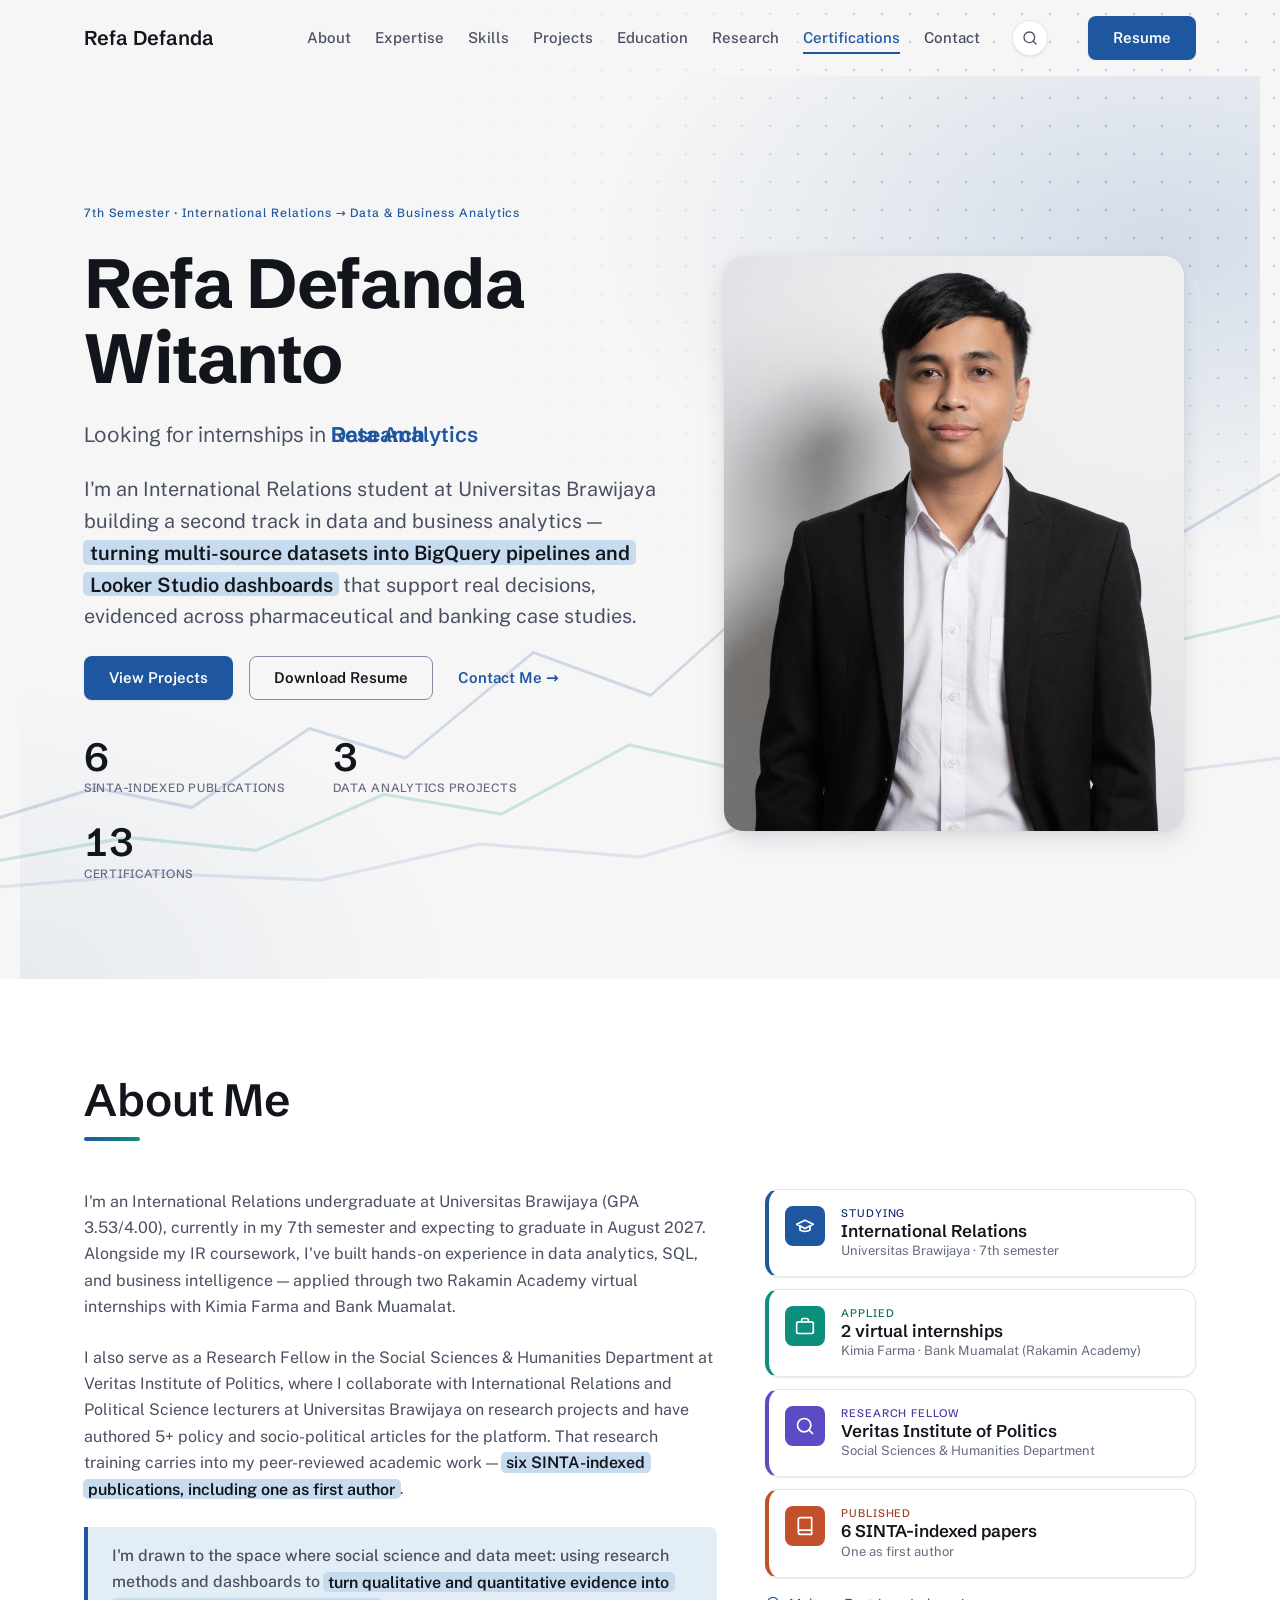
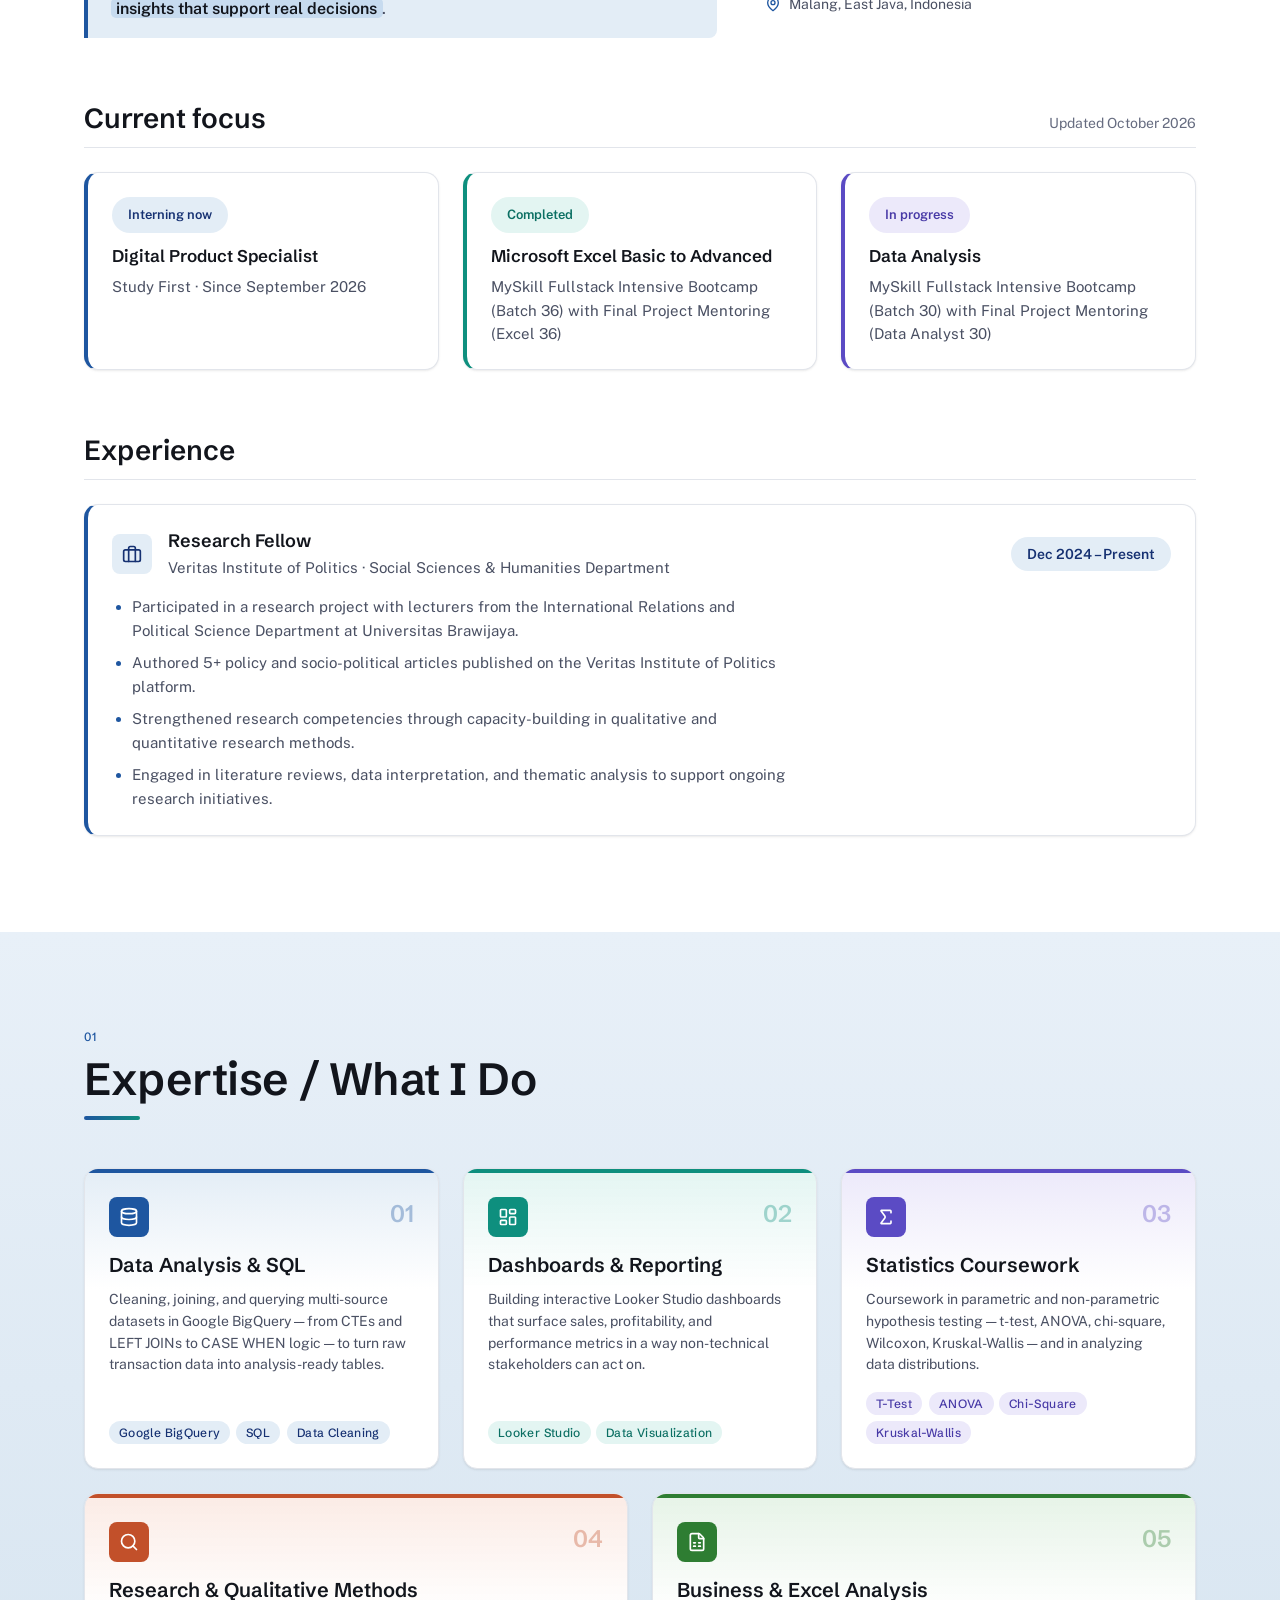
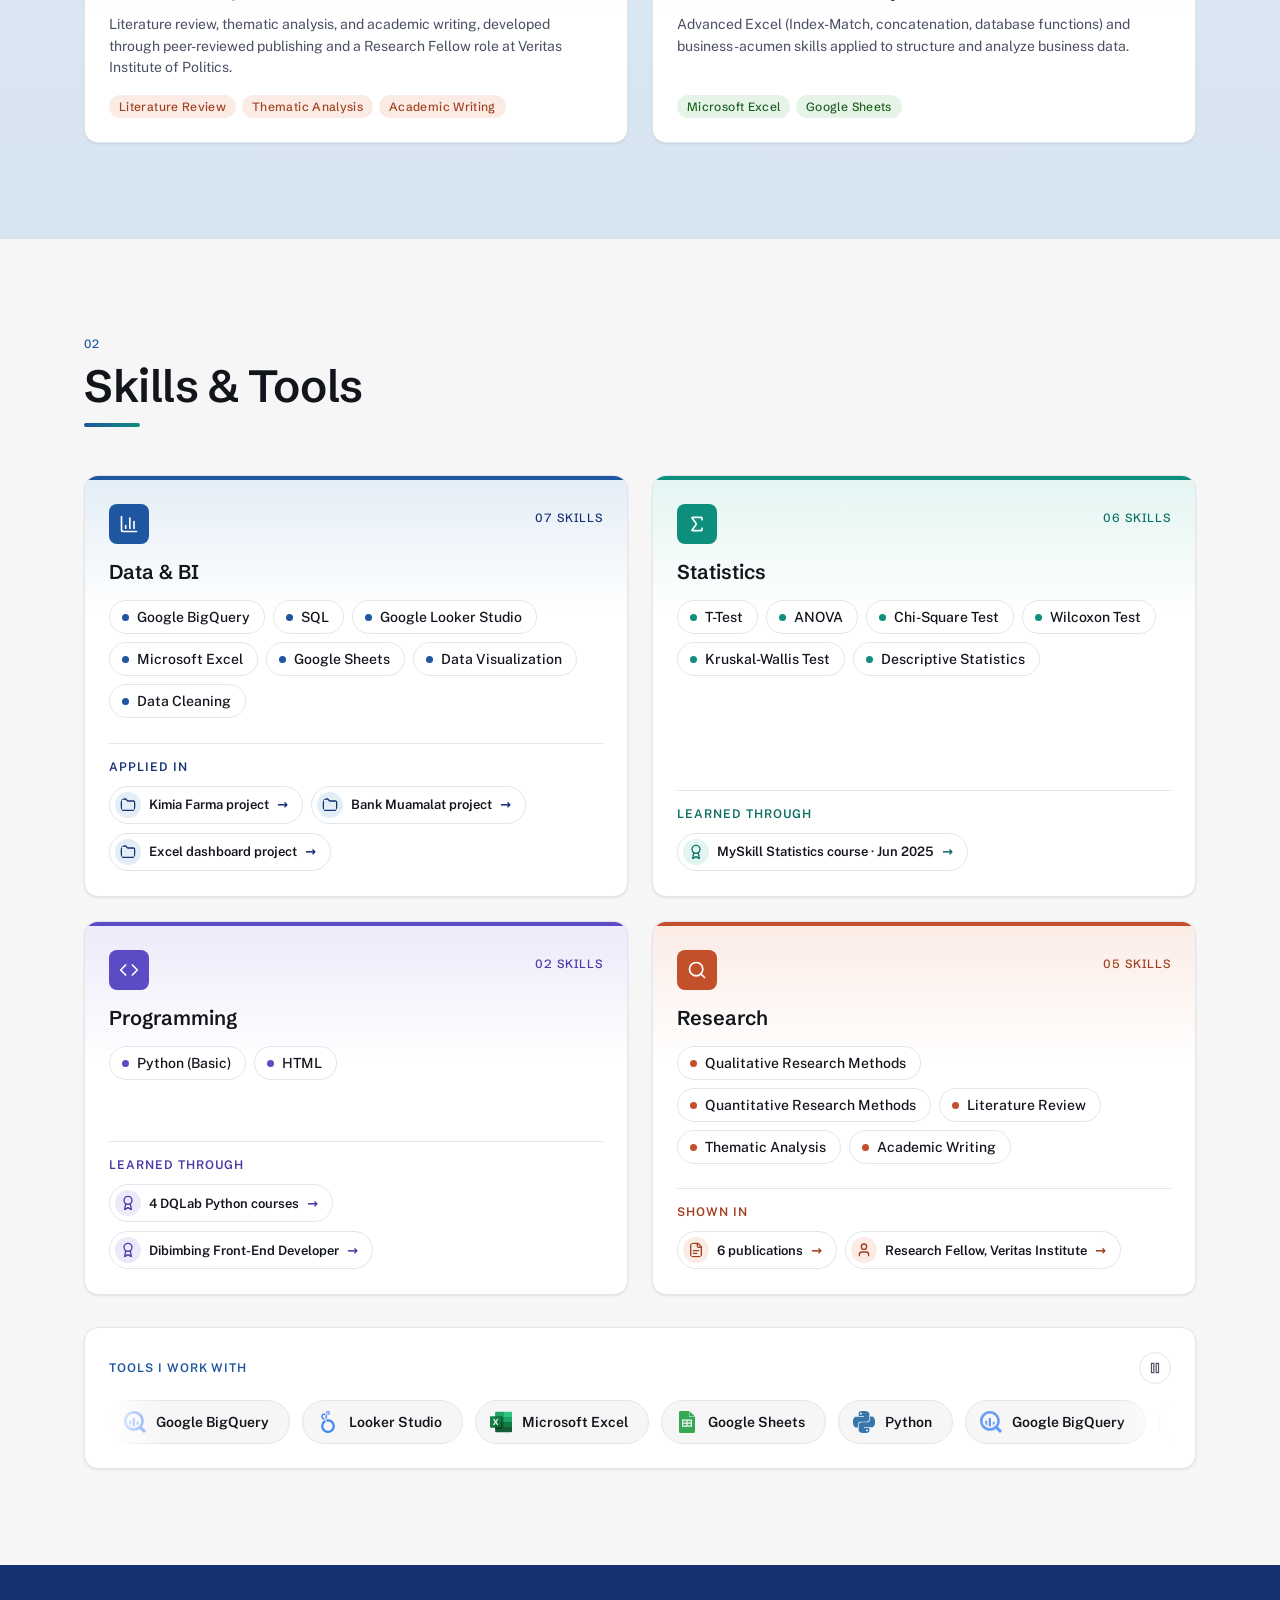
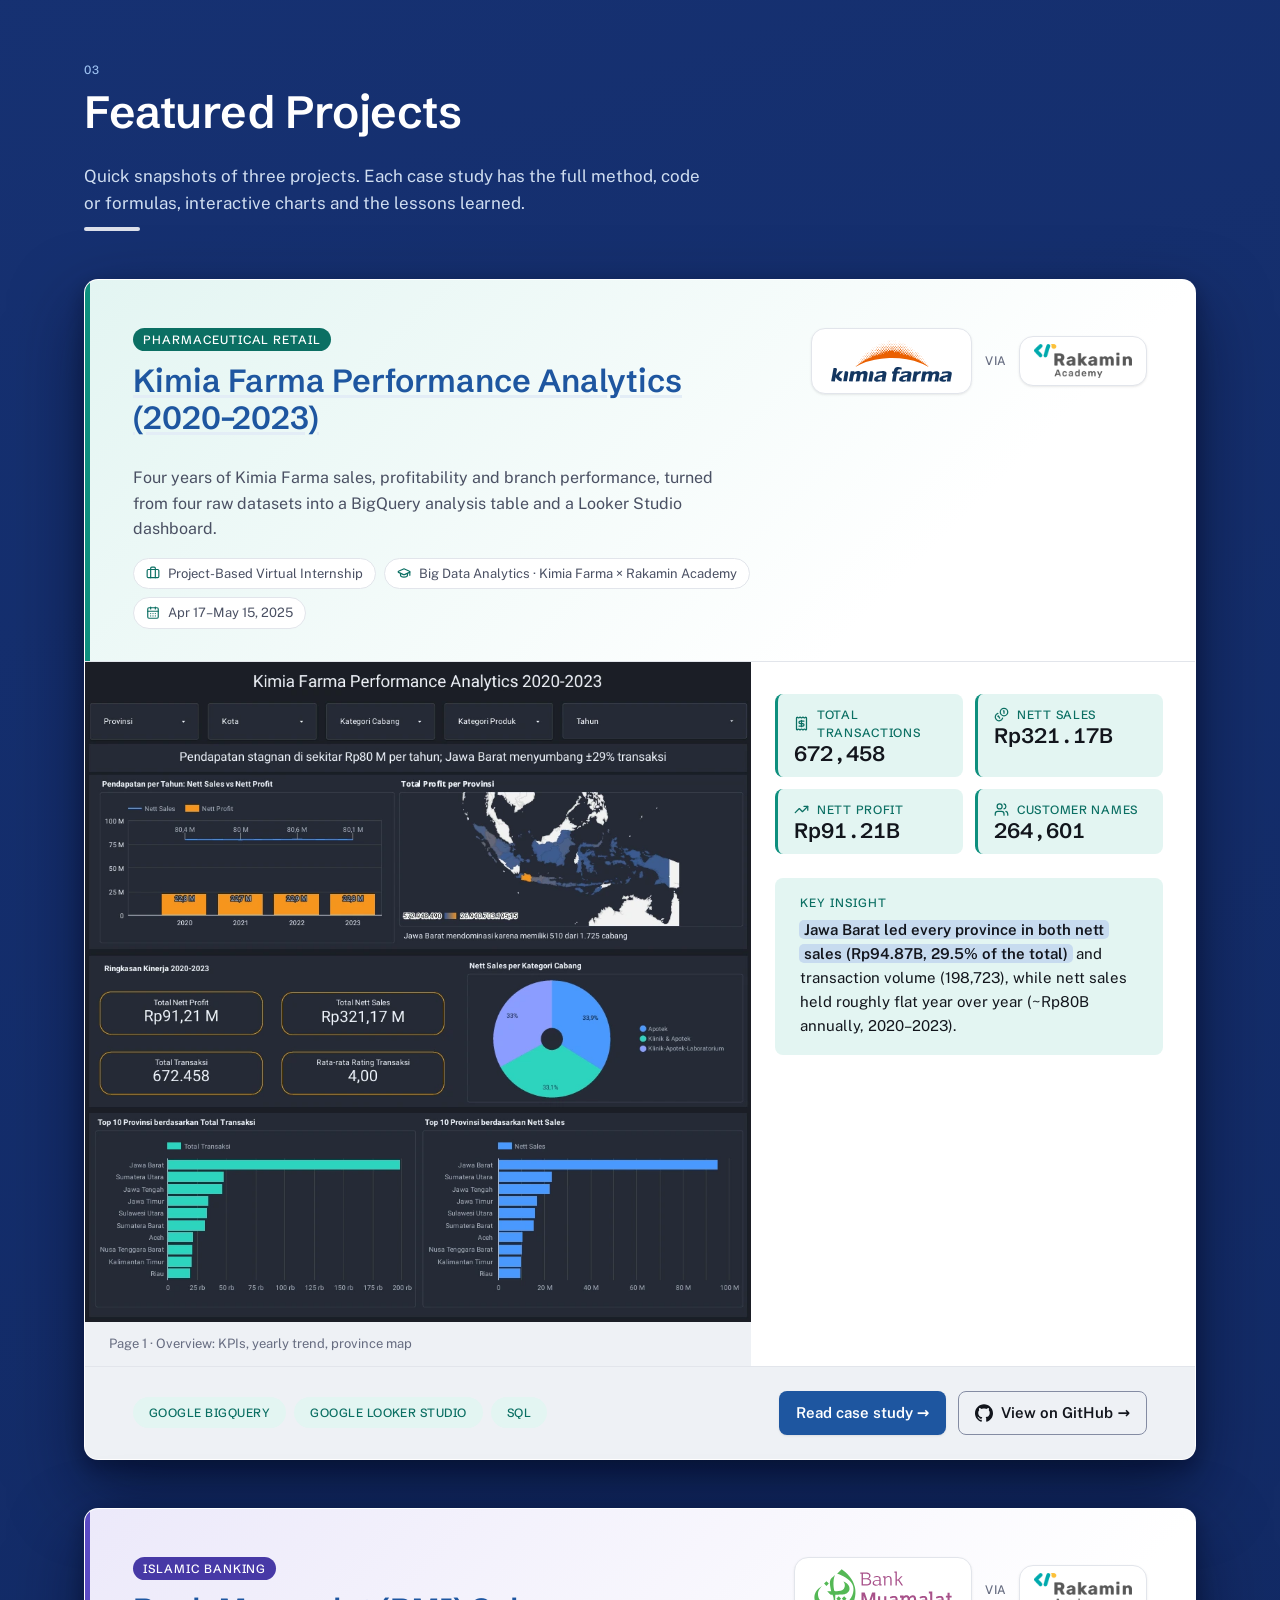
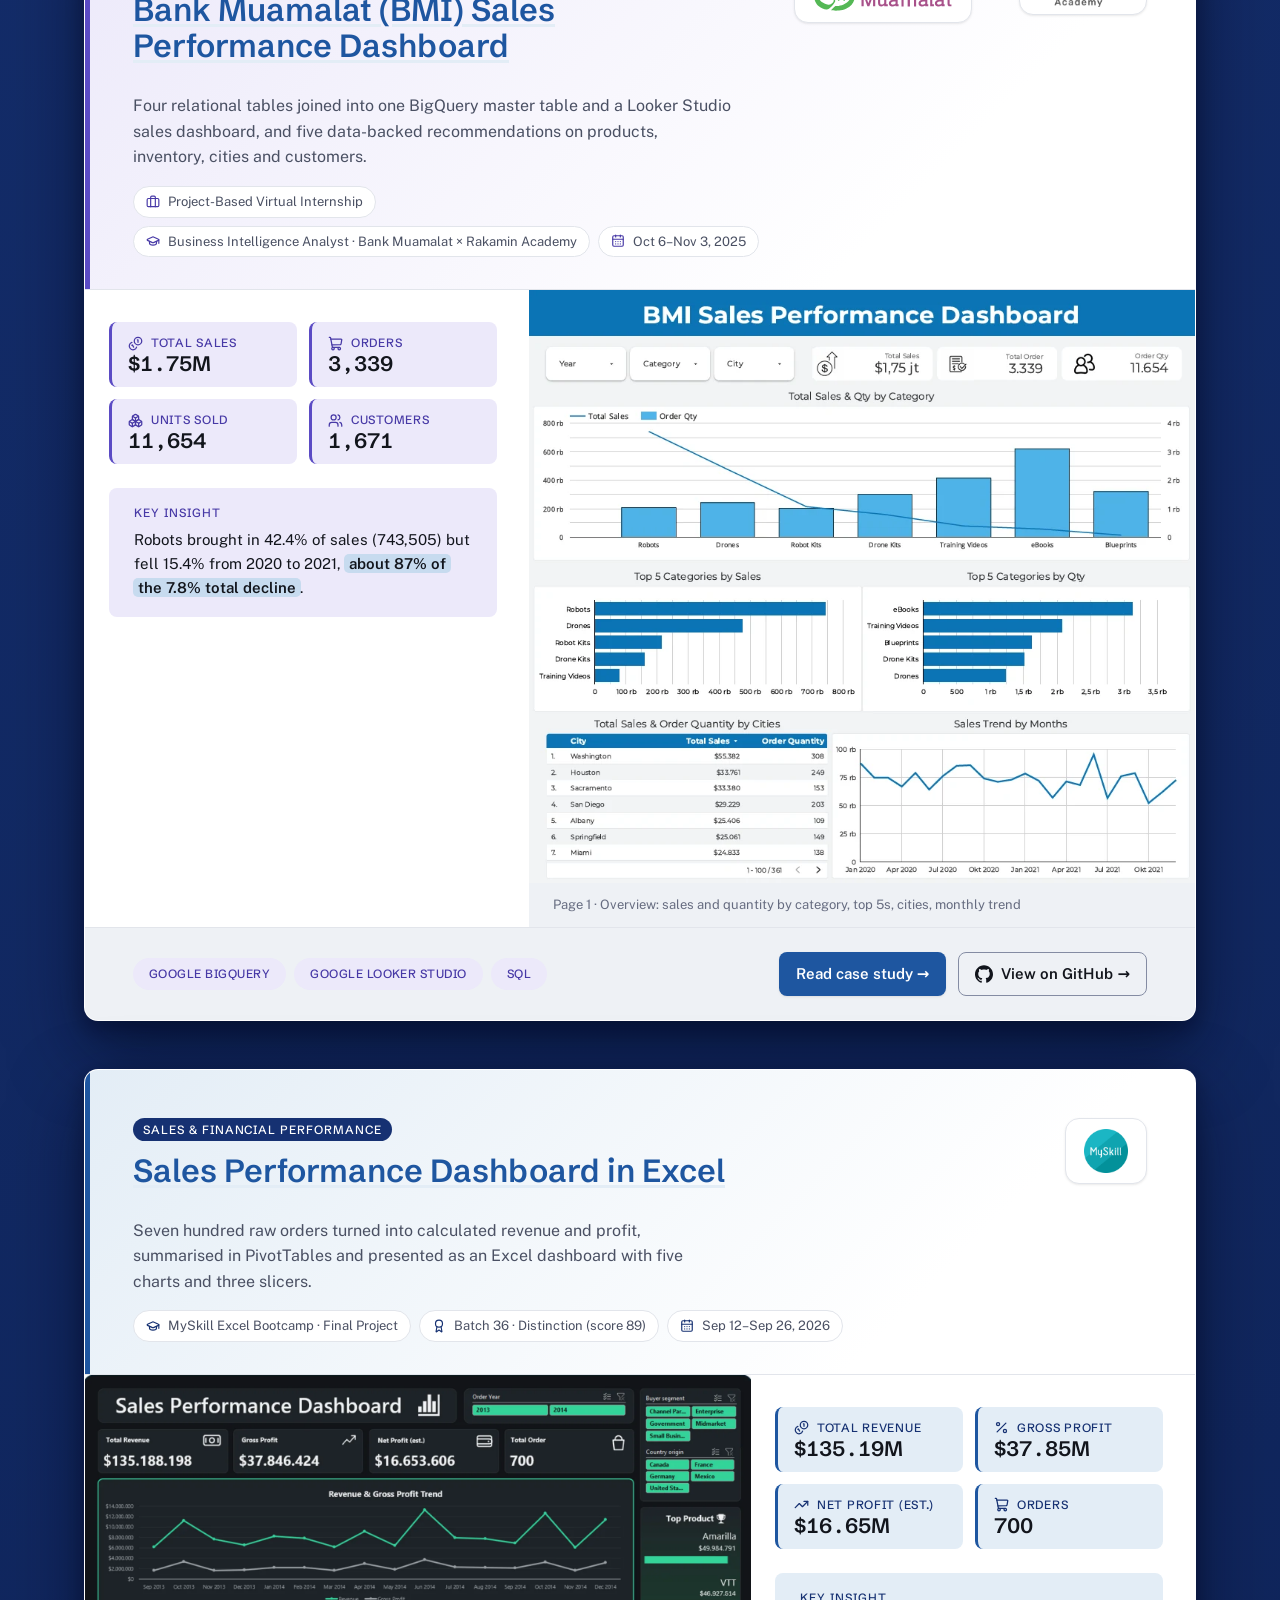
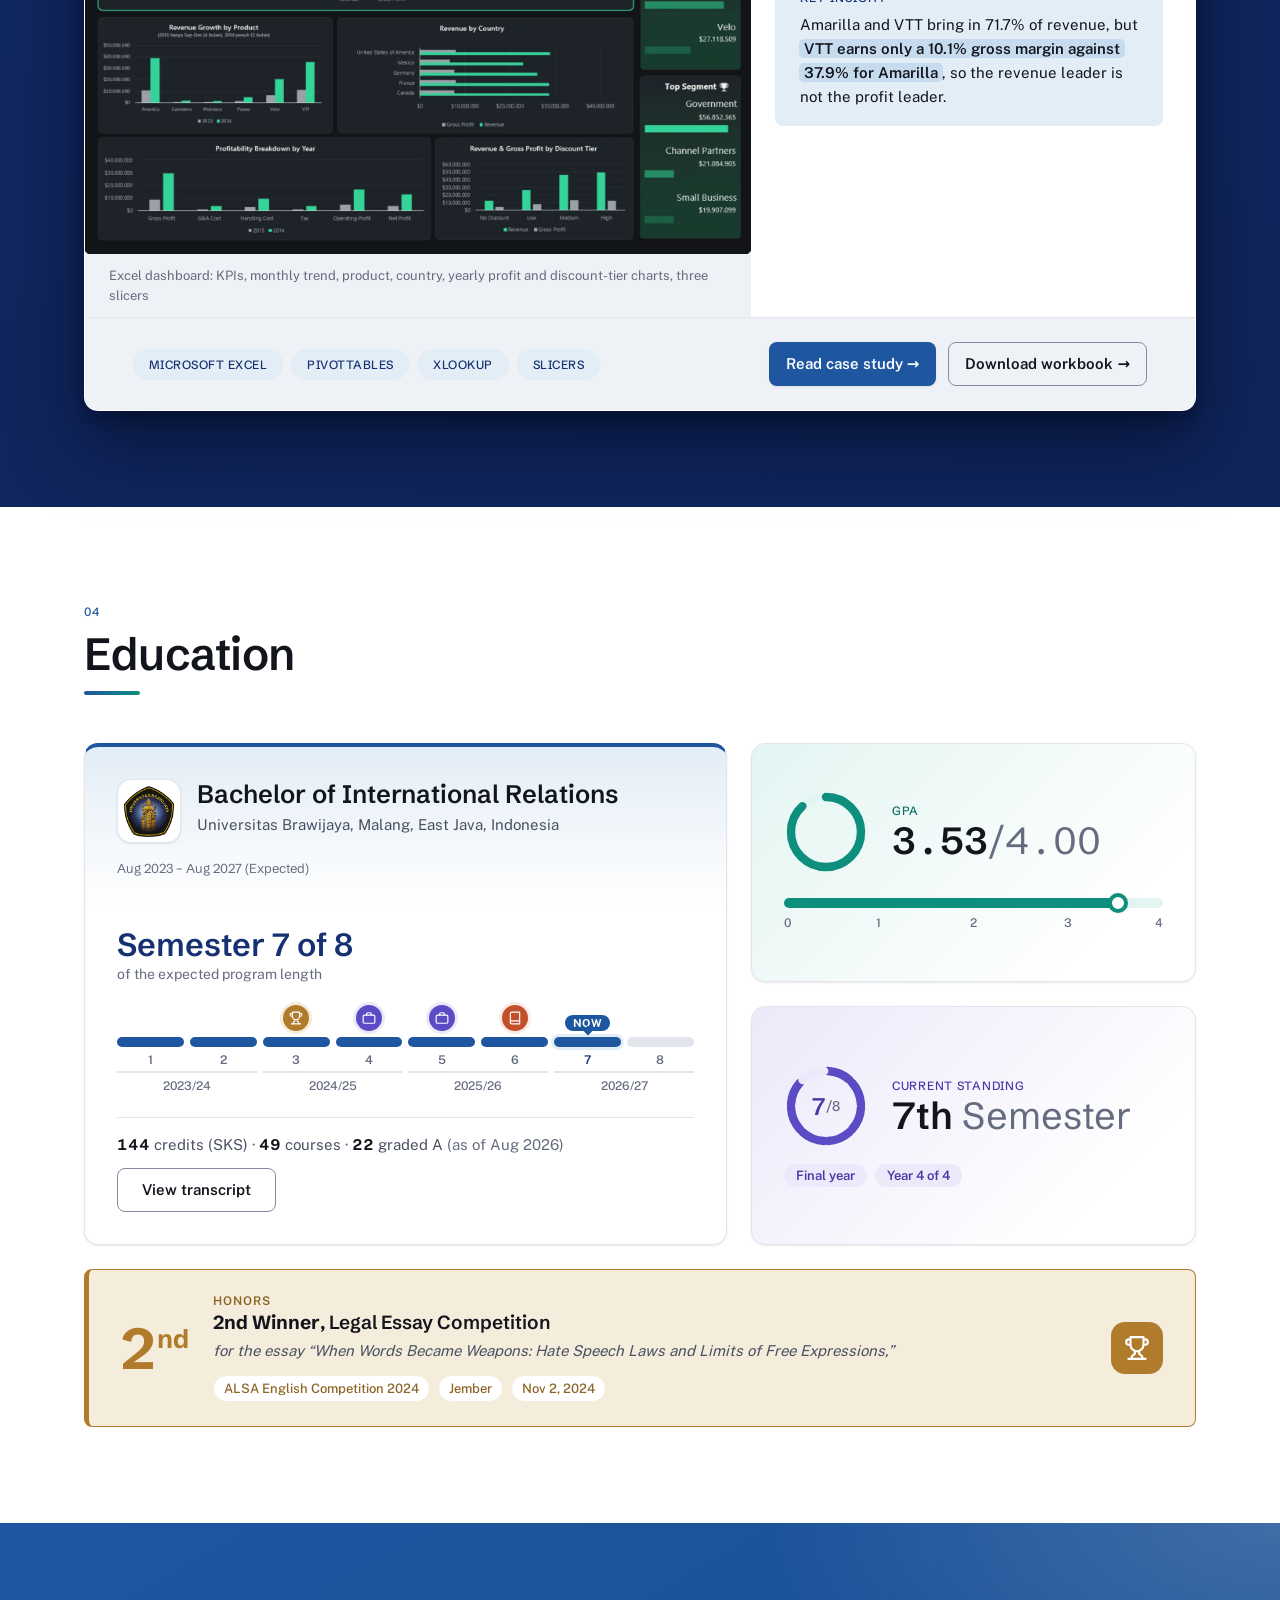
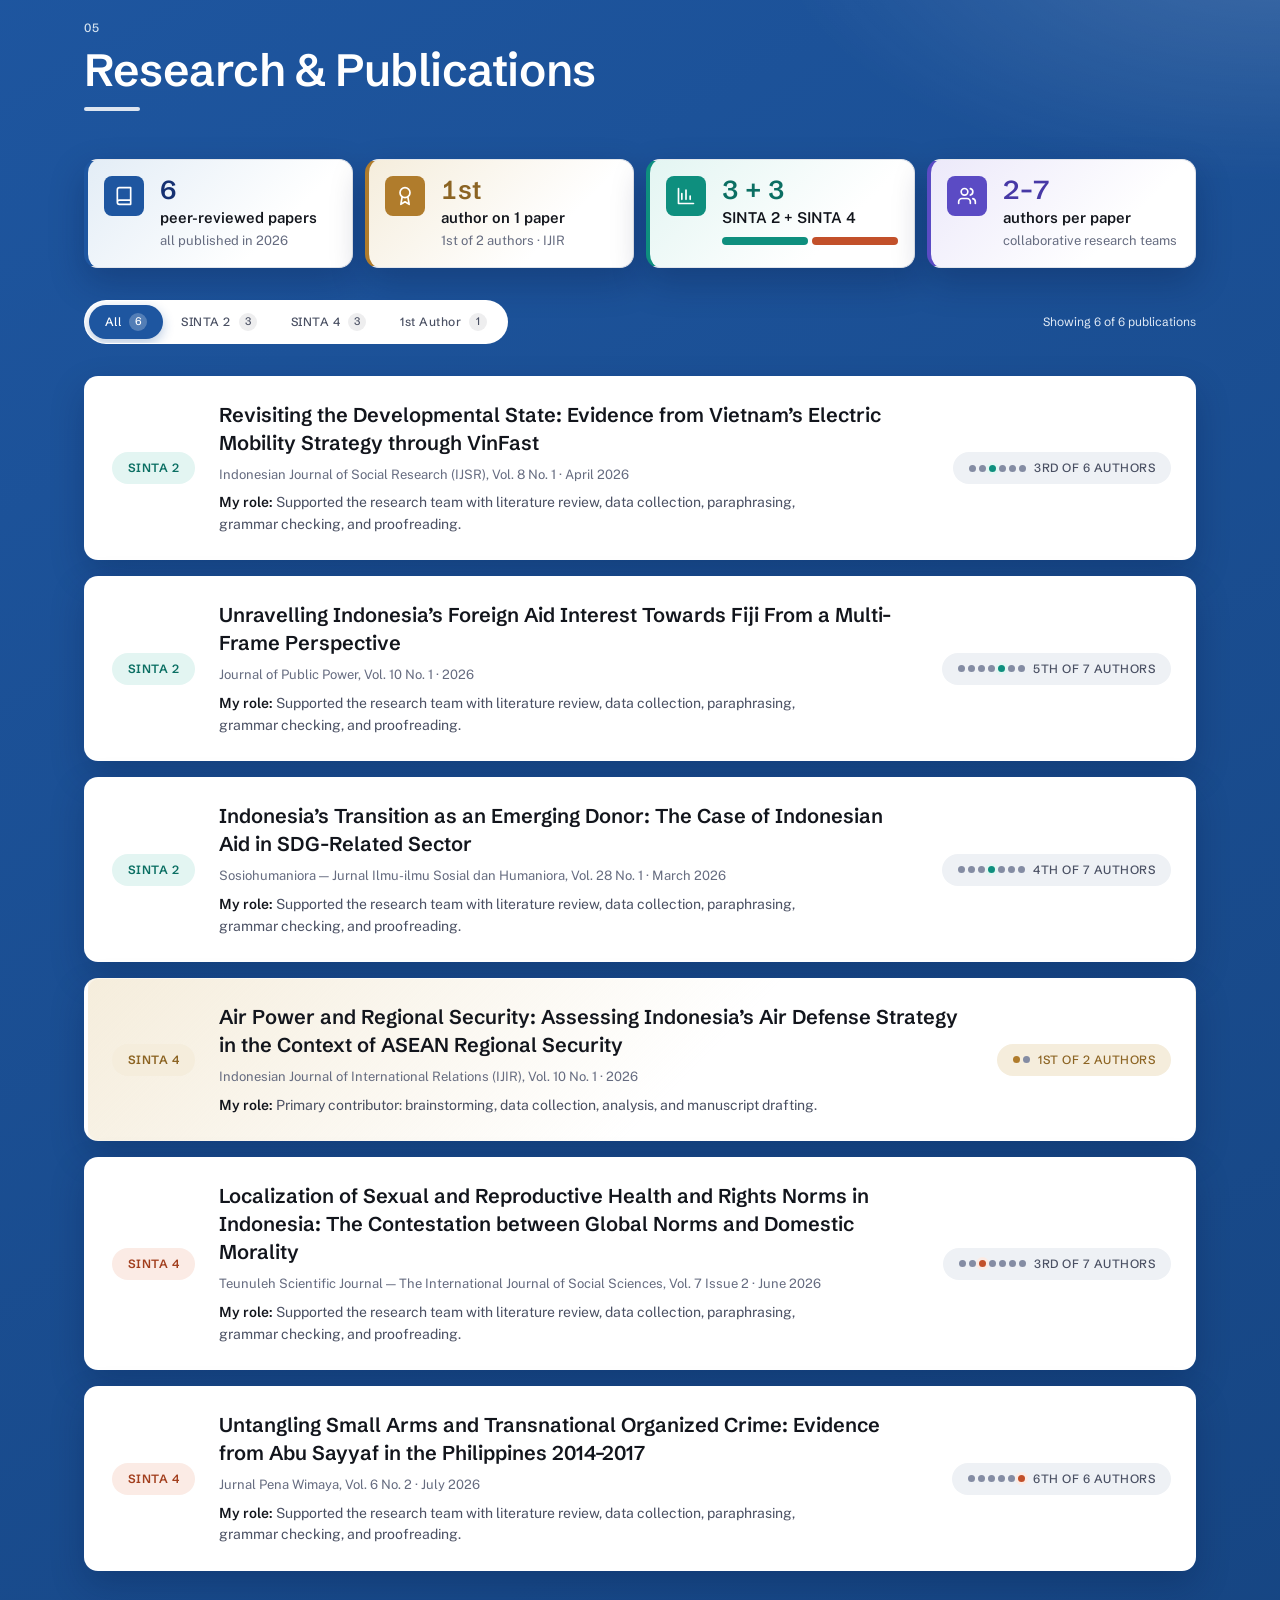
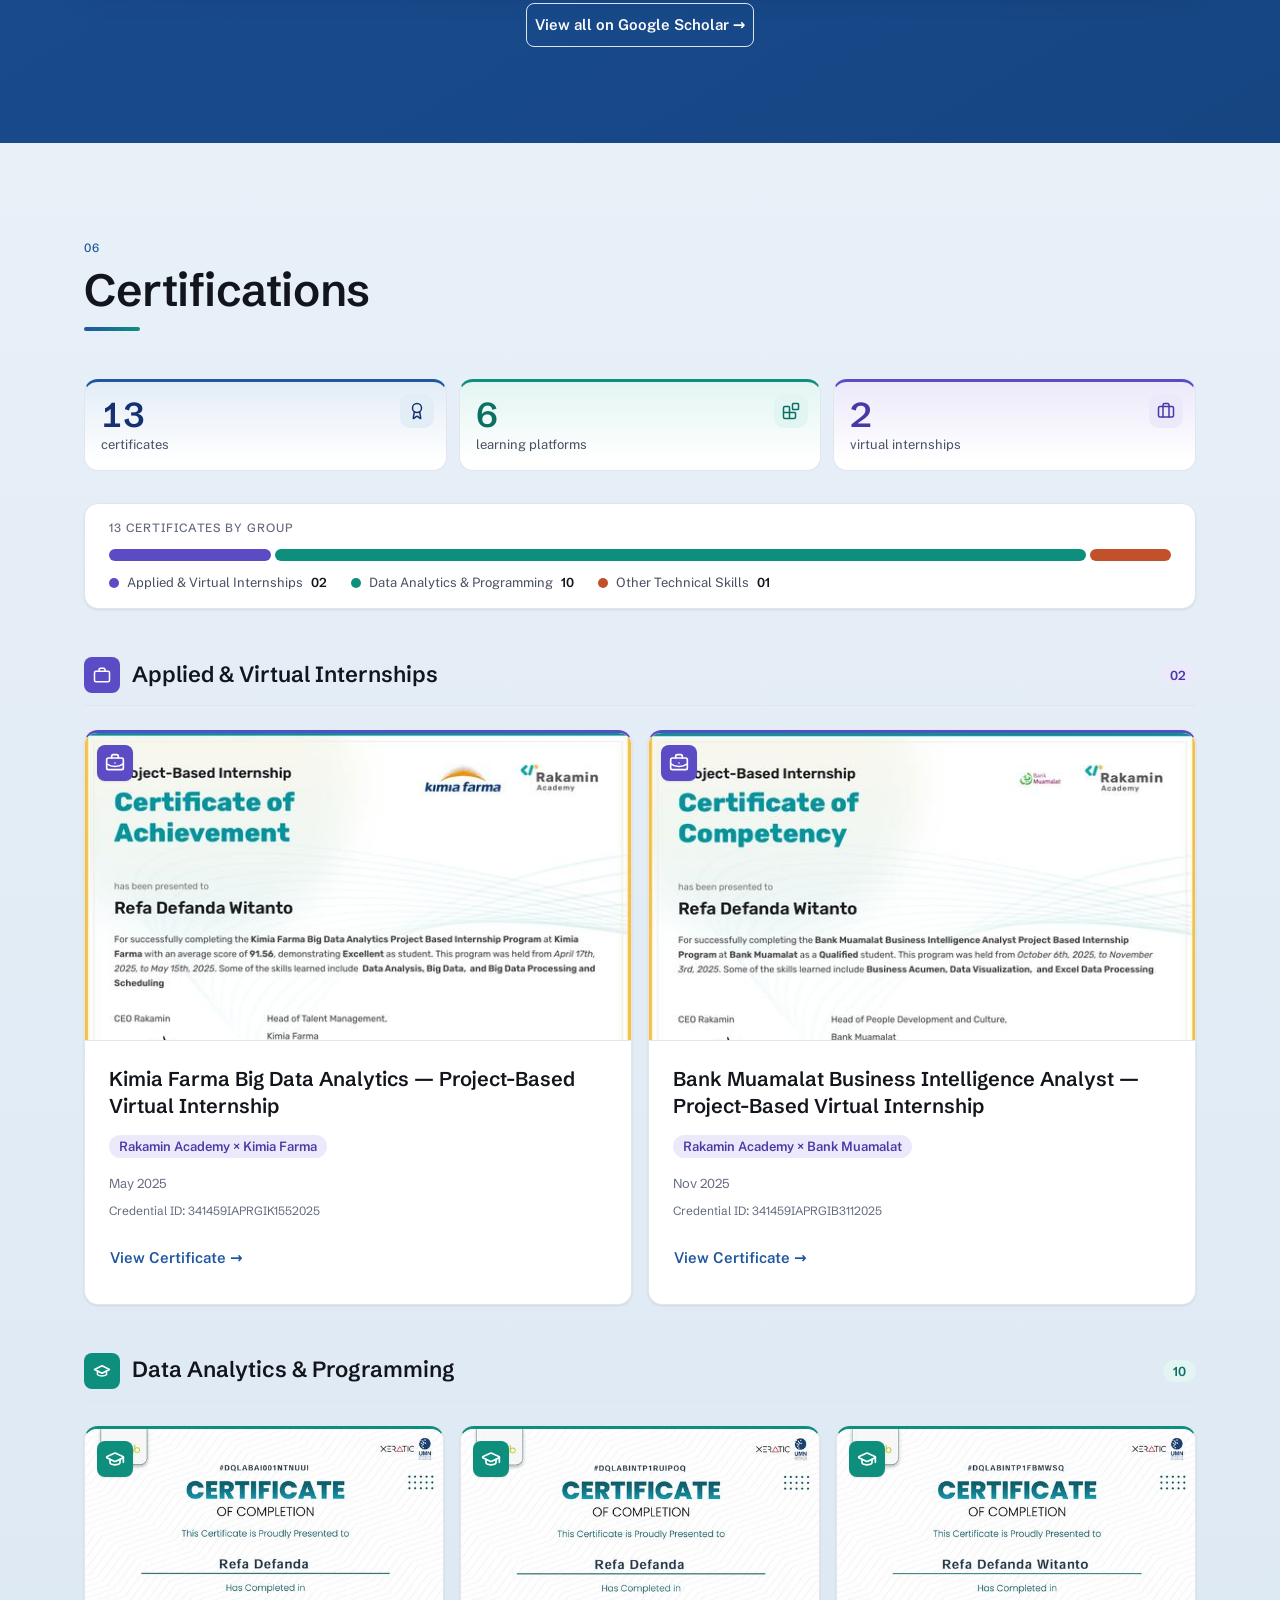
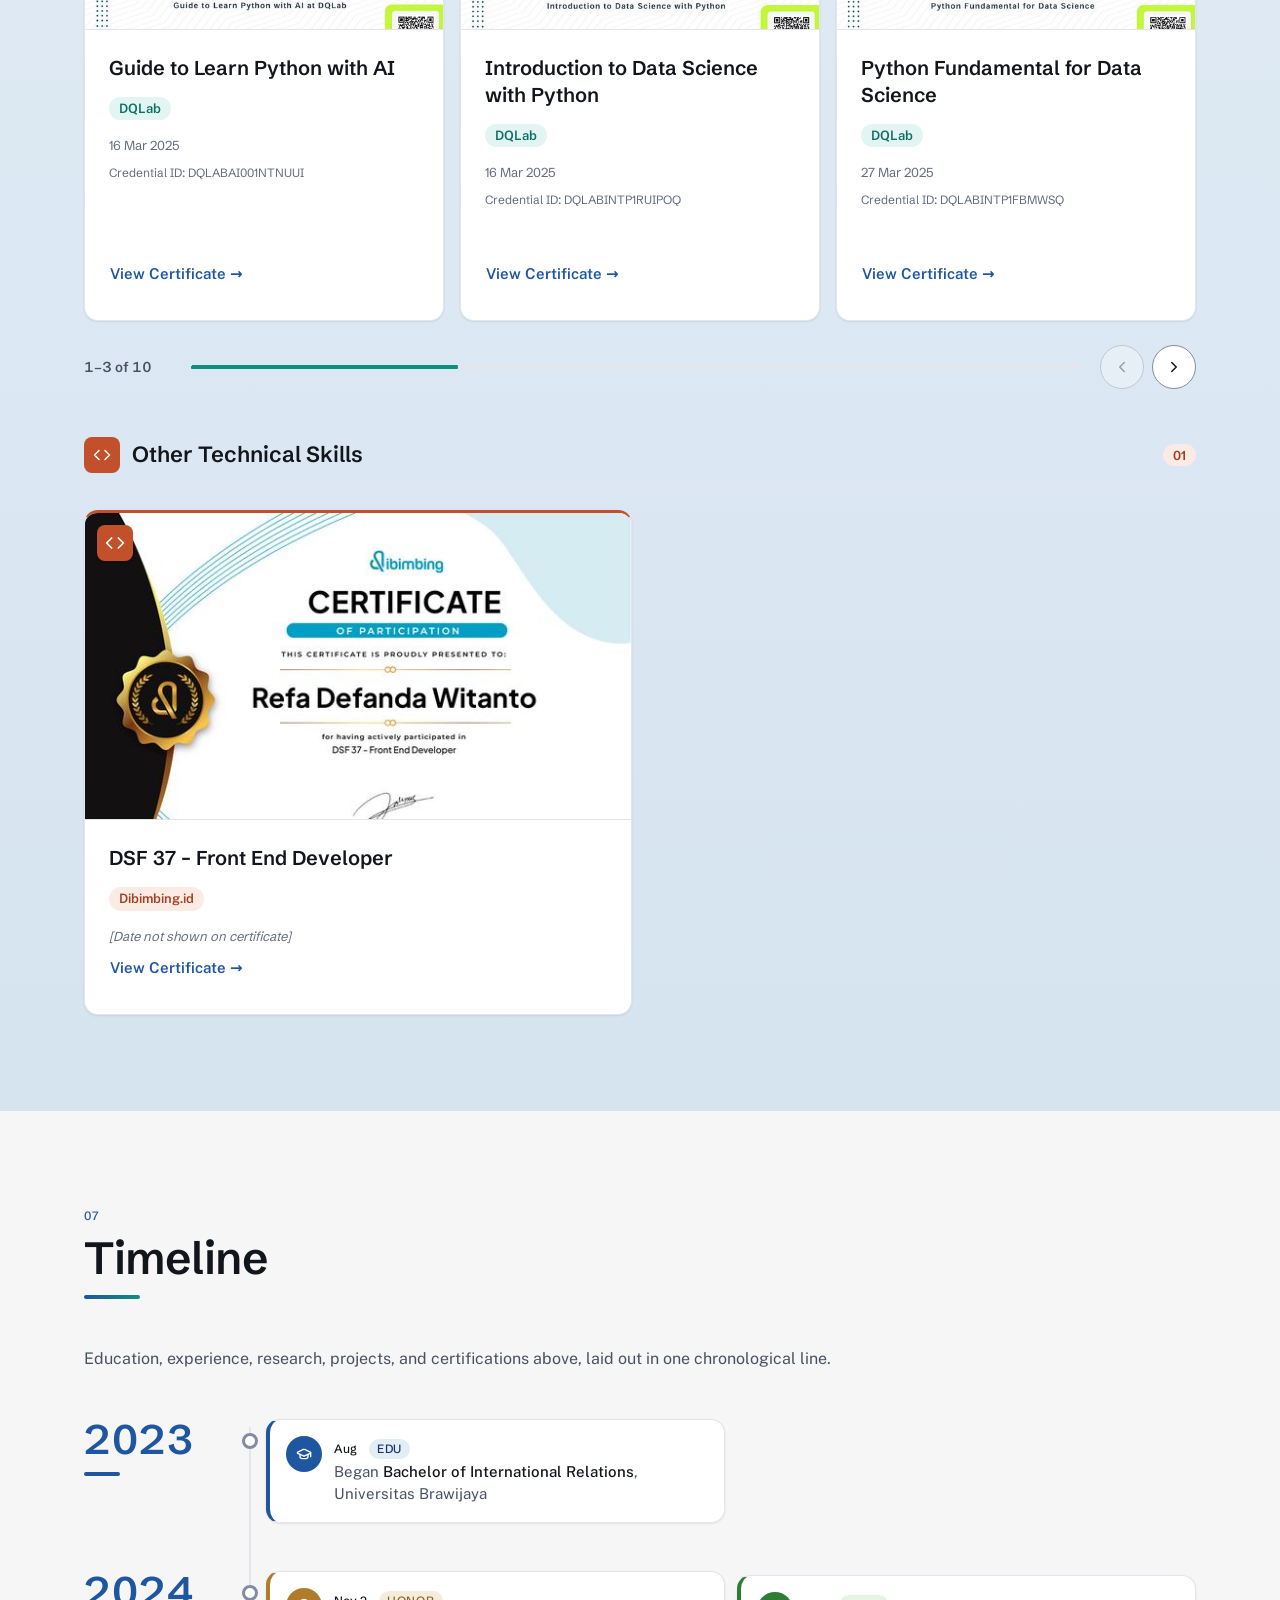
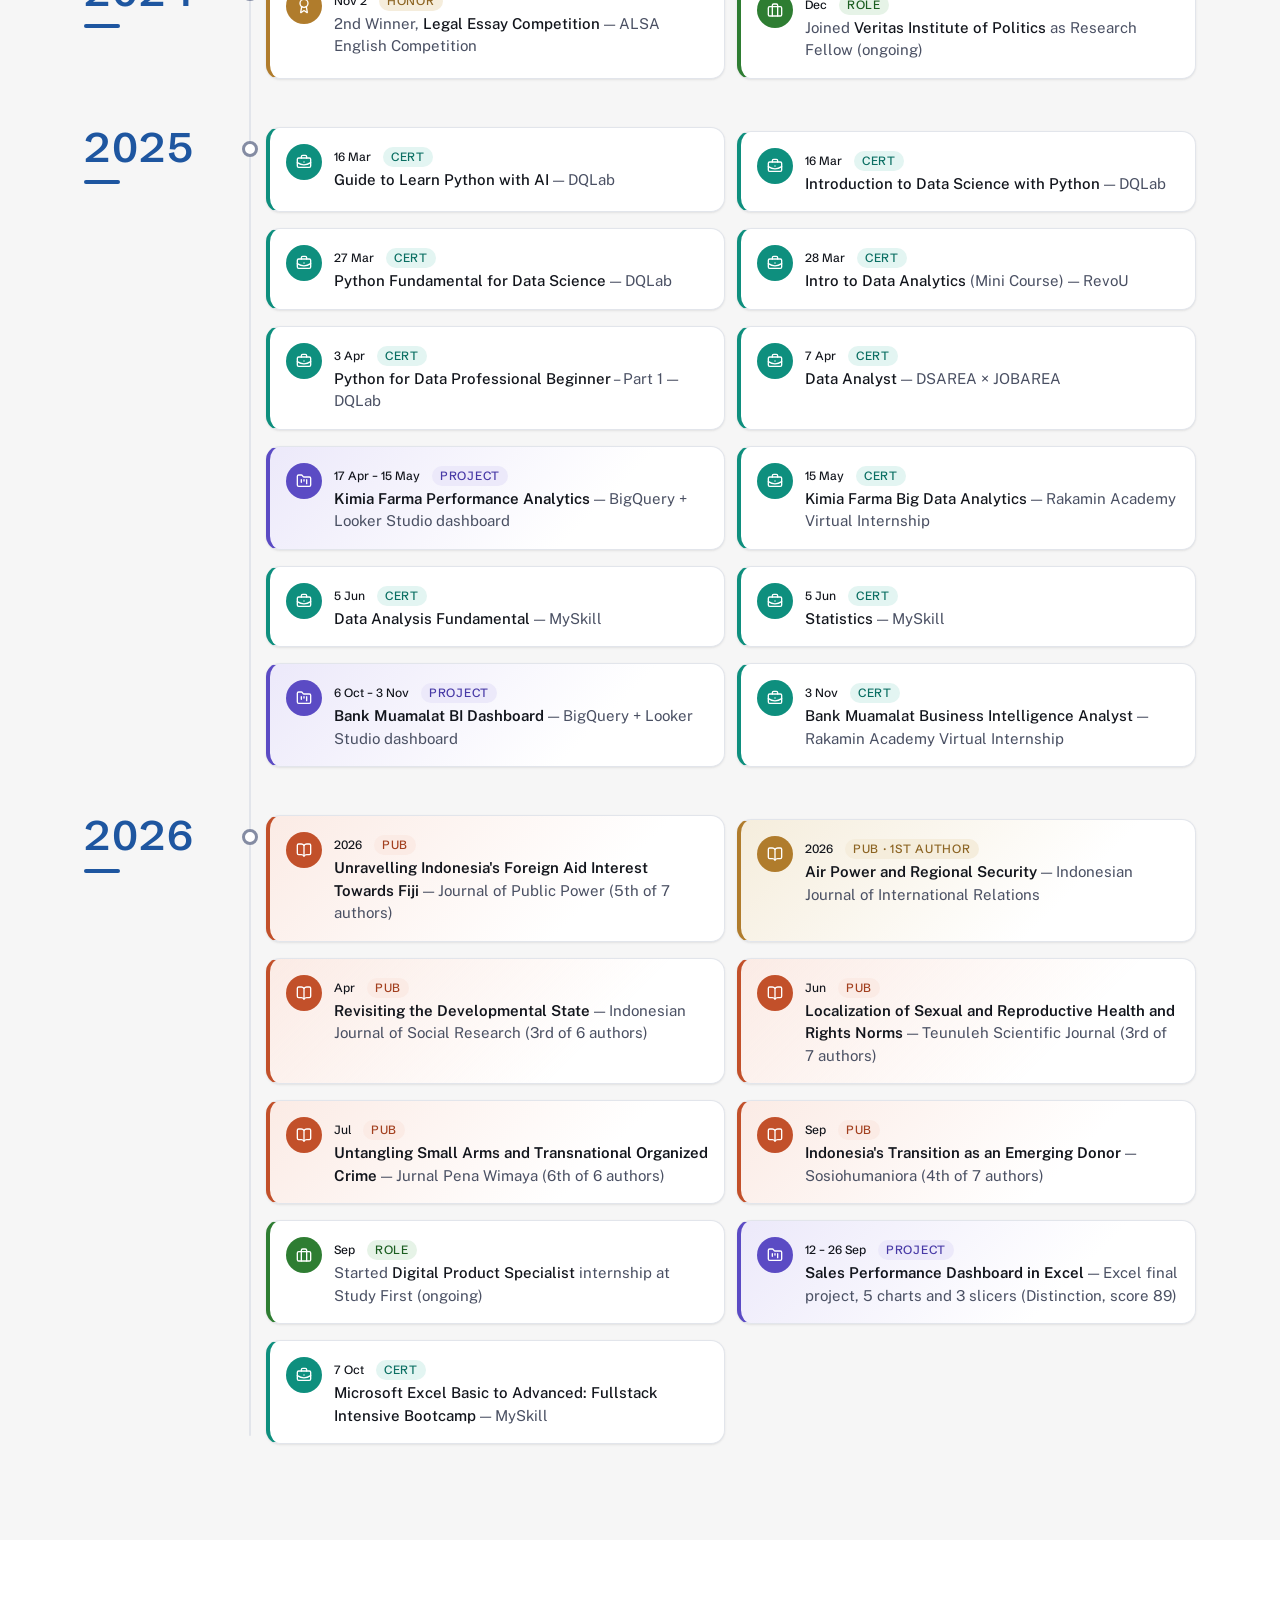
==== commit c53e47a7: "Update Portfolio" ====
--- a/index.html
+++ b/index.html
@@ -88,6 +88,7 @@
   <link rel="stylesheet" href="assets/css/snapshot.css">
   <link rel="stylesheet" href="assets/css/bands.css">
   <link rel="stylesheet" href="assets/css/home-polish.css">
+  <link rel="stylesheet" href="assets/css/extras.css">
 </head>
 <body>
 
@@ -137,6 +138,16 @@
         <p class="hero__eyebrow">7th Semester · International Relations → Data &amp; Business Analytics</p>
 
         <h1 class="hero__name">Refa Defanda Witanto</h1>
+
+        <p class="hero__role">
+          <span class="sr-only">Looking for internships in data analytics, business analysis and research.</span>
+          <span class="hero__role-label" aria-hidden="true">Looking for internships in</span>
+          <span class="role-rotator" aria-hidden="true">
+            <span class="role-rotator__item">Data Analytics</span>
+            <span class="role-rotator__item">Business Analysis</span>
+            <span class="role-rotator__item">Research</span>
+          </span>
+        </p>
 
         <p class="hero__tagline">
           I'm an International Relations student at Universitas Brawijaya building a second track in
@@ -1551,6 +1562,7 @@
   <script defer src="assets/js/expressive.js"></script>
   <script defer src="assets/js/main.js"></script>
   <script defer src="assets/js/home-enhance.js"></script>
+  <script defer src="assets/js/extras.js"></script>
 
   <!-- Analytics — GoatCounter (free for non-commercial sites, no cookies,
        ~3.5KB, no GDPR banner needed). Site code: refadfnda. -->
--- a/assets/css/motion.css
+++ b/assets/css/motion.css
@@ -47,6 +47,8 @@
 .modal__dialog.is-zoomed { overflow: auto; }
 .modal__dialog.is-zoomed .modal__image { width: 240%; max-width: none; cursor: grab; }
 .modal__dialog.is-dragging .modal__image { cursor: grabbing; }
+/* While the zoom animates, the script drives the scrolling, so hide the scrollbars (no flicker) */
+.modal__dialog.is-zoomed.is-zooming { overflow: hidden; }
 .modal__stage { position: relative; overflow-x: clip; touch-action: pan-y; }
 .modal__dialog.is-zoomed .modal__stage { overflow: visible; touch-action: auto; }
 .modal__image--ghost { position: absolute; top: 0; left: 0; width: 100%; height: auto; pointer-events: none; }
--- a/assets/css/home-polish.css
+++ b/assets/css/home-polish.css
@@ -44,11 +44,11 @@
 
 @media (prefers-reduced-motion: reduce) { .cert-mix__seg { transition: none; } }
 
-/* ---- Mobile menu: hide the panel with clip-path instead of translateX(100%).
+/* ---- Menu panel (hamburger layout, below 1280px): hide it with clip-path instead of translateX(100%).
    A fixed element parked off-screen made mobile Chrome widen the layout
    viewport (innerWidth 390 -> 780) once the page was scrolled. ---------- */
-@media (max-width: 767px) {
+@media (max-width: 1279px) {
   .nav-panel { transform: none; clip-path: inset(0 0 0 100%); transition: clip-path var(--duration-base) var(--ease-in-out), visibility 0s linear var(--duration-base); }
   .nav-toggle[aria-expanded="true"] ~ .nav-panel { transform: none; clip-path: inset(0); transition: clip-path var(--duration-base) var(--ease-in-out); }
 }
-@media (max-width: 767px) and (prefers-reduced-motion: reduce) { .nav-panel { transition: none; } }
+@media (max-width: 1279px) and (prefers-reduced-motion: reduce) { .nav-panel { transition: none; } }
--- a/assets/css/extras.css
+++ b/assets/css/extras.css
@@ -0,0 +1,116 @@
+/* ==========================================================================
+   extras.css — extra polish (loaded last). Pairs with assets/js/extras.js.
+   1. Hero role rotator        4. Self-drawing underline on section titles
+   2. Hero dot-grid background 5. Certificate carousel
+   3. Soft glow on cards       6. Timeline spine on small screens
+   Everything that hides or moves content is skipped under reduced motion.
+   ========================================================================== */
+
+/* ---- 1. Hero role rotator ---- */
+.hero__role {
+  margin: 0; font-family: var(--font-display); font-size: clamp(1.0625rem, 0.98rem + 0.45vw, 1.3125rem);
+  color: var(--color-ink-soft); line-height: 1.4;
+  animation: heroReveal var(--duration-entrance) var(--ease-out) both; animation-delay: 220ms;
+}
+/* Default (no JS / reduced motion): a plain inline list */
+.role-rotator__item { font-weight: 600; color: var(--color-primary); }
+.role-rotator__item + .role-rotator__item::before { content: " · "; color: var(--color-ink-faint); font-weight: 400; }
+/* Rotating mode: the words stack in one grid cell, so the box is as wide as the longest word */
+.role-rotator.is-rotating { display: inline-grid; vertical-align: bottom; overflow: hidden; padding-bottom: 0.12em; margin-bottom: -0.12em; }
+.role-rotator.is-rotating .role-rotator__item {
+  grid-area: 1 / 1; text-align: inherit;
+  opacity: 0; transform: translateY(105%);
+  transition: transform 520ms var(--ease-out), opacity 380ms var(--ease-out);
+}
+.role-rotator.is-rotating .role-rotator__item::before { content: none; }
+.role-rotator.is-rotating .role-rotator__item.is-active { opacity: 1; transform: none; }
+.role-rotator.is-rotating .role-rotator__item.is-leaving { opacity: 0; transform: translateY(-105%); }
+
+/* ---- 2. Hero background: slow dot grid + a few drawn data lines ---- */
+.hero { isolation: isolate; }
+.hero > .hero__bg { position: absolute; inset: 0; z-index: -1; max-width: none; width: auto; margin: 0; padding: 0; overflow: hidden; pointer-events: none; }
+.hero__bg-dots {
+  position: absolute; inset: -28px;
+  background-image: radial-gradient(circle, rgba(30, 86, 160, 0.30) 1.2px, transparent 1.7px);
+  background-size: 28px 28px;
+  -webkit-mask-image: radial-gradient(ellipse 70% 80% at 85% 20%, #000 0%, transparent 72%);
+          mask-image: radial-gradient(ellipse 70% 80% at 85% 20%, #000 0%, transparent 72%);
+  animation: heroDots 24s linear infinite;
+}
+@keyframes heroDots { to { transform: translate(28px, 28px); } }
+.hero__bg-lines { position: absolute; left: 0; bottom: 0; width: 100%; height: 55%; opacity: 0.9; }
+.hero__bg-lines path { fill: none; stroke: rgba(30, 86, 160, 0.20); stroke-width: 2; stroke-linecap: round; stroke-linejoin: round; stroke-dasharray: 1; stroke-dashoffset: 1; animation: heroLine 3.2s var(--ease-in-out) 0.6s forwards; }
+.hero__bg-lines path:nth-child(2) { stroke: rgba(14, 143, 126, 0.20); animation-delay: 1s; }
+.hero__bg-lines path:nth-child(3) { stroke: rgba(30, 86, 160, 0.12); animation-delay: 1.4s; }
+@keyframes heroLine { to { stroke-dashoffset: 0; } }
+@media (max-width: 767px) { .hero__bg-lines { height: 35%; } }
+
+/* ---- 3. Soft glow that follows the cursor inside cards (mouse only) ---- */
+.card-glow {
+  position: absolute; inset: 0; border-radius: inherit; pointer-events: none; opacity: 0;
+  background: radial-gradient(260px circle at var(--mx, 50%) var(--my, 50%), rgba(42, 70, 192, 0.10), transparent 70%);
+  transition: opacity var(--duration-base) var(--ease-out);
+}
+@media (hover: hover) and (pointer: fine) { .has-glow:hover > .card-glow { opacity: 1; } }
+
+/* ---- 4. Section titles: an accent line draws itself when the heading appears ---- */
+.section-heading::after {
+  content: ""; display: block; width: 56px; height: 4px; margin-top: 2px; border-radius: 4px;
+  background: linear-gradient(90deg, var(--color-primary), var(--viz-teal));
+  transform-origin: left; transition: transform 700ms var(--ease-out) 450ms;
+}
+.xp .section-heading:not(.is-visible)::after { transform: scaleX(0); }
+main > section.band-navy .section-heading::after,
+main > section.band-blue .section-heading::after,
+.cs-page #results .section-heading::after { background: rgba(255, 255, 255, 0.85); }
+
+/* ---- 5. Certificate carousel (groups with more than 3 certificates) ---- */
+.certs-carousel .certs-grid {
+  display: flex; gap: var(--space-4); overflow-x: auto; scroll-snap-type: x mandatory; scroll-padding-inline: 6px;
+  overscroll-behavior-x: contain; scrollbar-width: none;
+  padding: 14px 6px 22px; margin: -14px -6px -22px; /* room for the hover lift and shadow */
+}
+.certs-carousel .certs-grid::-webkit-scrollbar { display: none; }
+.certs-carousel .certs-grid > .card { flex: 0 0 min(84%, 340px); scroll-snap-align: start; }
+@media (min-width: 768px)  { .certs-carousel .certs-grid > .card { flex-basis: calc((100% - var(--space-4)) / 2); } }
+@media (min-width: 1024px) { .certs-carousel .certs-grid > .card { flex-basis: calc((100% - 2 * var(--space-4)) / 3); } }
+
+.certs-carousel__bar { display: flex; align-items: center; gap: var(--space-4); margin-top: var(--space-5); }
+.certs-carousel__count { flex: none; min-width: 6.5em; font: 600 0.875rem var(--font-body); color: var(--color-ink-soft); font-variant-numeric: tabular-nums; }
+.certs-carousel__track { flex: 1; height: 4px; border-radius: 4px; background: var(--color-border); overflow: hidden; }
+.certs-carousel__track i { display: block; height: 100%; width: 100%; border-radius: inherit; background: var(--accent, var(--color-primary)); transform-origin: left; transform: scaleX(var(--w, 0.3)); transition: transform 300ms var(--ease-out); }
+.certs-carousel__btns { display: flex; gap: var(--space-2); flex: none; }
+.certs-carousel__btn {
+  display: grid; place-items: center; width: 44px; height: 44px; border-radius: 50%; cursor: pointer;
+  color: var(--color-ink); background: var(--color-surface); border: 1px solid var(--color-border-interactive);
+  transition: background var(--duration-fast), color var(--duration-fast), border-color var(--duration-fast), transform var(--duration-fast), opacity var(--duration-fast);
+}
+.certs-carousel__btn svg { width: 18px; height: 18px; }
+.certs-carousel__btn:hover:not(:disabled) { background: var(--color-primary-tint); color: var(--color-primary); border-color: var(--color-primary); }
+.certs-carousel__btn:active:not(:disabled) { transform: scale(0.94); }
+.certs-carousel__btn:disabled { opacity: 0.35; cursor: default; }
+
+/* Toast: a thin light edge so it stays visible on dark code windows */
+.toast { border: 1px solid rgba(255, 255, 255, 0.22); }
+
+/* ---- 6. Timeline spine on small screens (wide screens already have one in expressive.css) ---- */
+@media (max-width: 999px) {
+  .timeline__track { padding-left: calc(var(--container-pad) + 30px); }
+  .timeline__spine { display: block; position: absolute; left: calc(var(--container-pad) + 7px); top: 8px; bottom: 8px; width: 2px; border-radius: 2px; background: var(--color-border); }
+  .timeline__spine i { display: block; height: 100%; border-radius: inherit; background: linear-gradient(var(--color-primary), var(--viz-teal)); transform-origin: top; transform: scaleY(var(--p, 0)); transition: transform 120ms linear; }
+  .timeline__year-card { position: relative; }
+  .timeline__dot {
+    display: block; position: absolute; left: -30px; top: 20px; width: 16px; height: 16px; border-radius: 50%; z-index: 1;
+    background: var(--color-surface); border: 3px solid var(--color-border-interactive);
+    transition: background 350ms var(--ease-out), border-color 350ms var(--ease-out), box-shadow 350ms var(--ease-out), scale 350ms var(--ease-out);
+  }
+  .timeline__dot.is-passed { background: var(--color-primary); border-color: var(--color-primary); box-shadow: 0 0 0 5px var(--color-primary-tint); scale: 1.15; }
+}
+
+@media (prefers-reduced-motion: reduce) {
+  .hero__role { animation: none; }
+  .hero__bg-dots { animation: none; }
+  .hero__bg-lines path { animation: none; stroke-dashoffset: 0; }
+  .section-heading::after { transition: none; }
+  .certs-carousel__track i, .card-glow { transition: none; }
+}
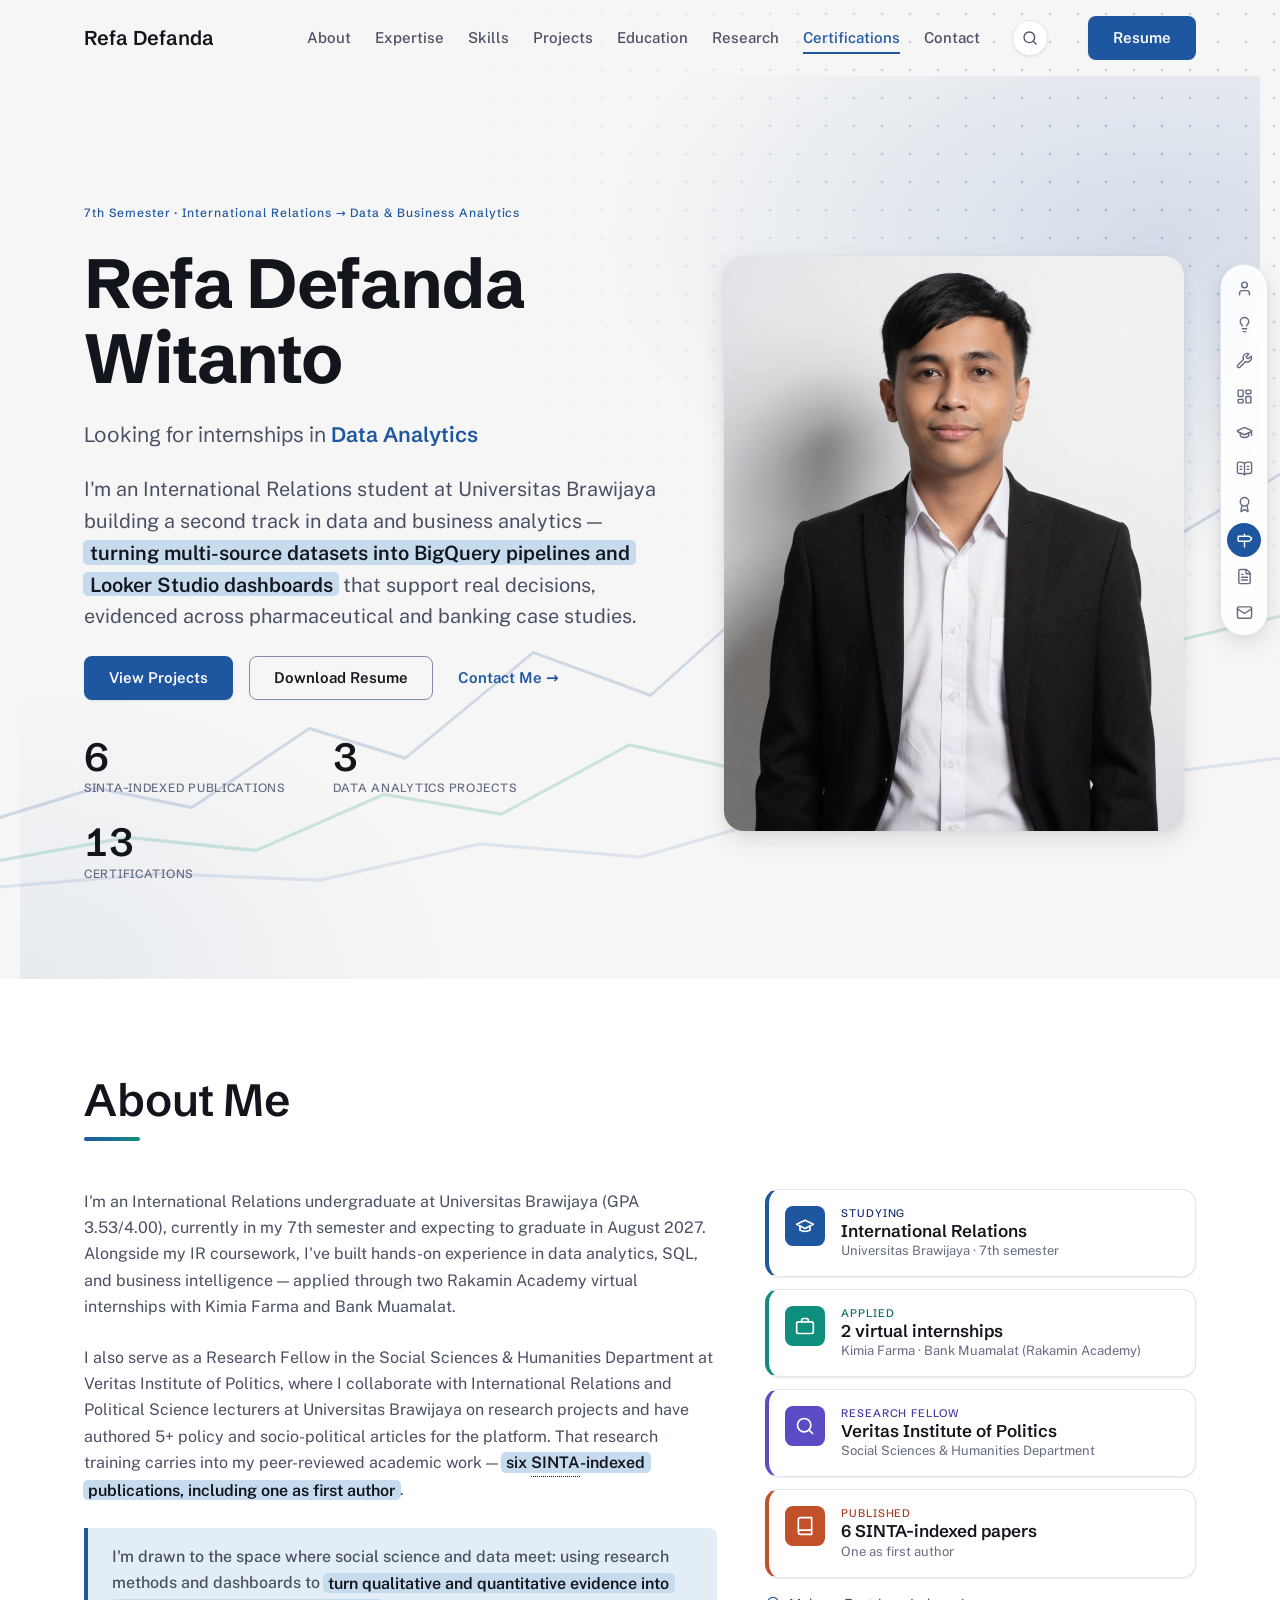
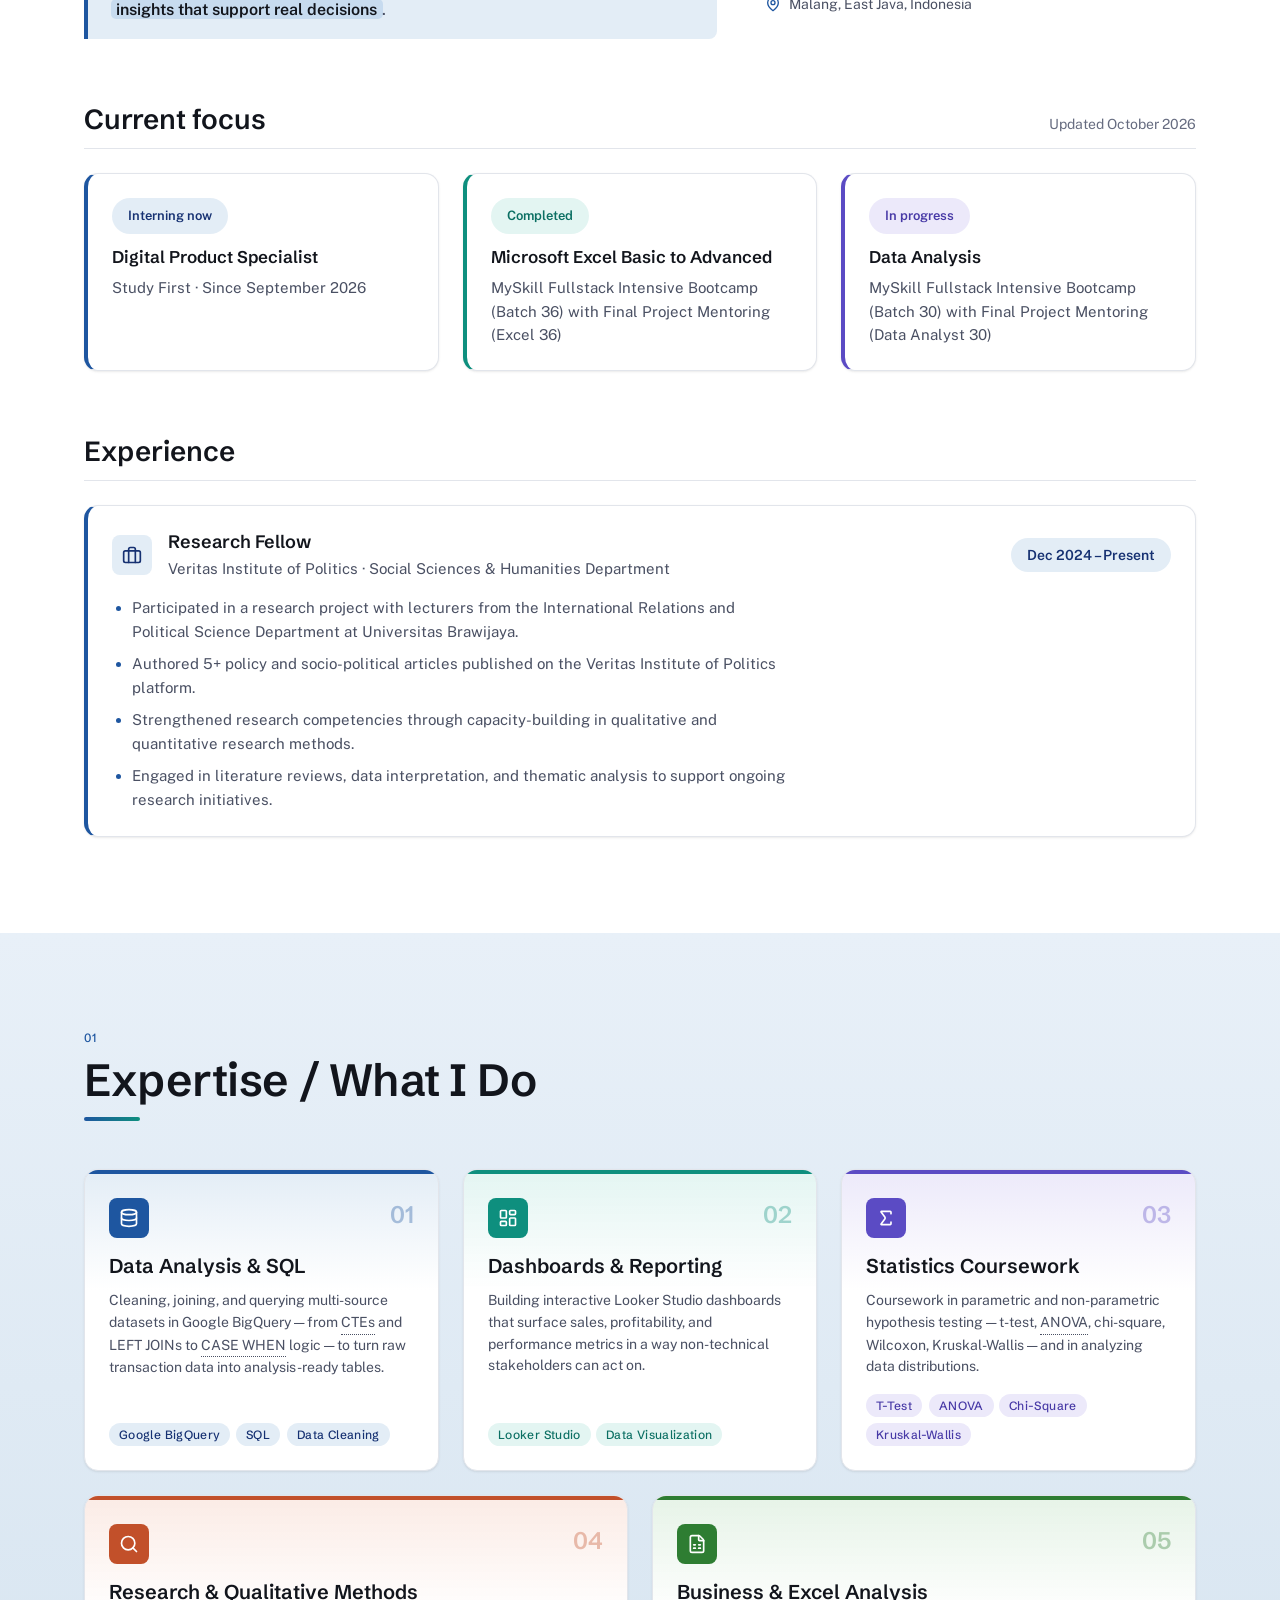
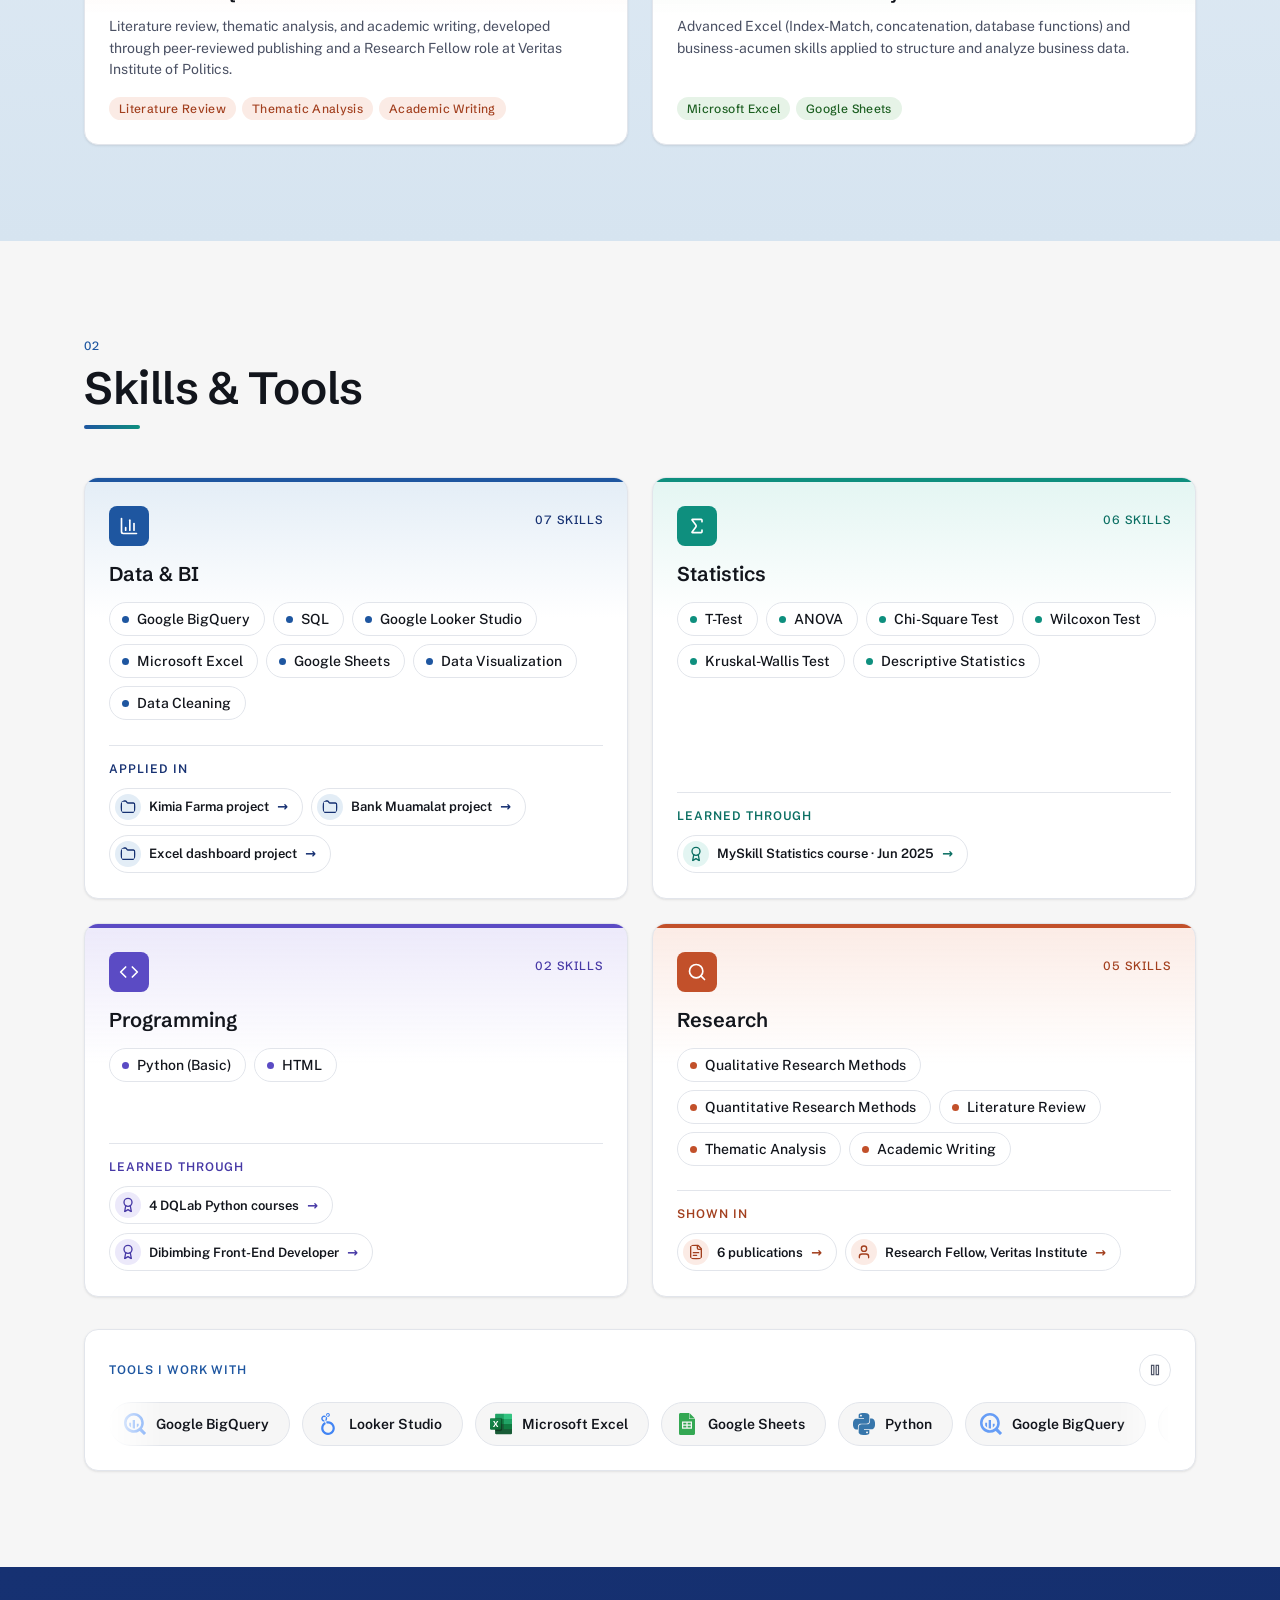
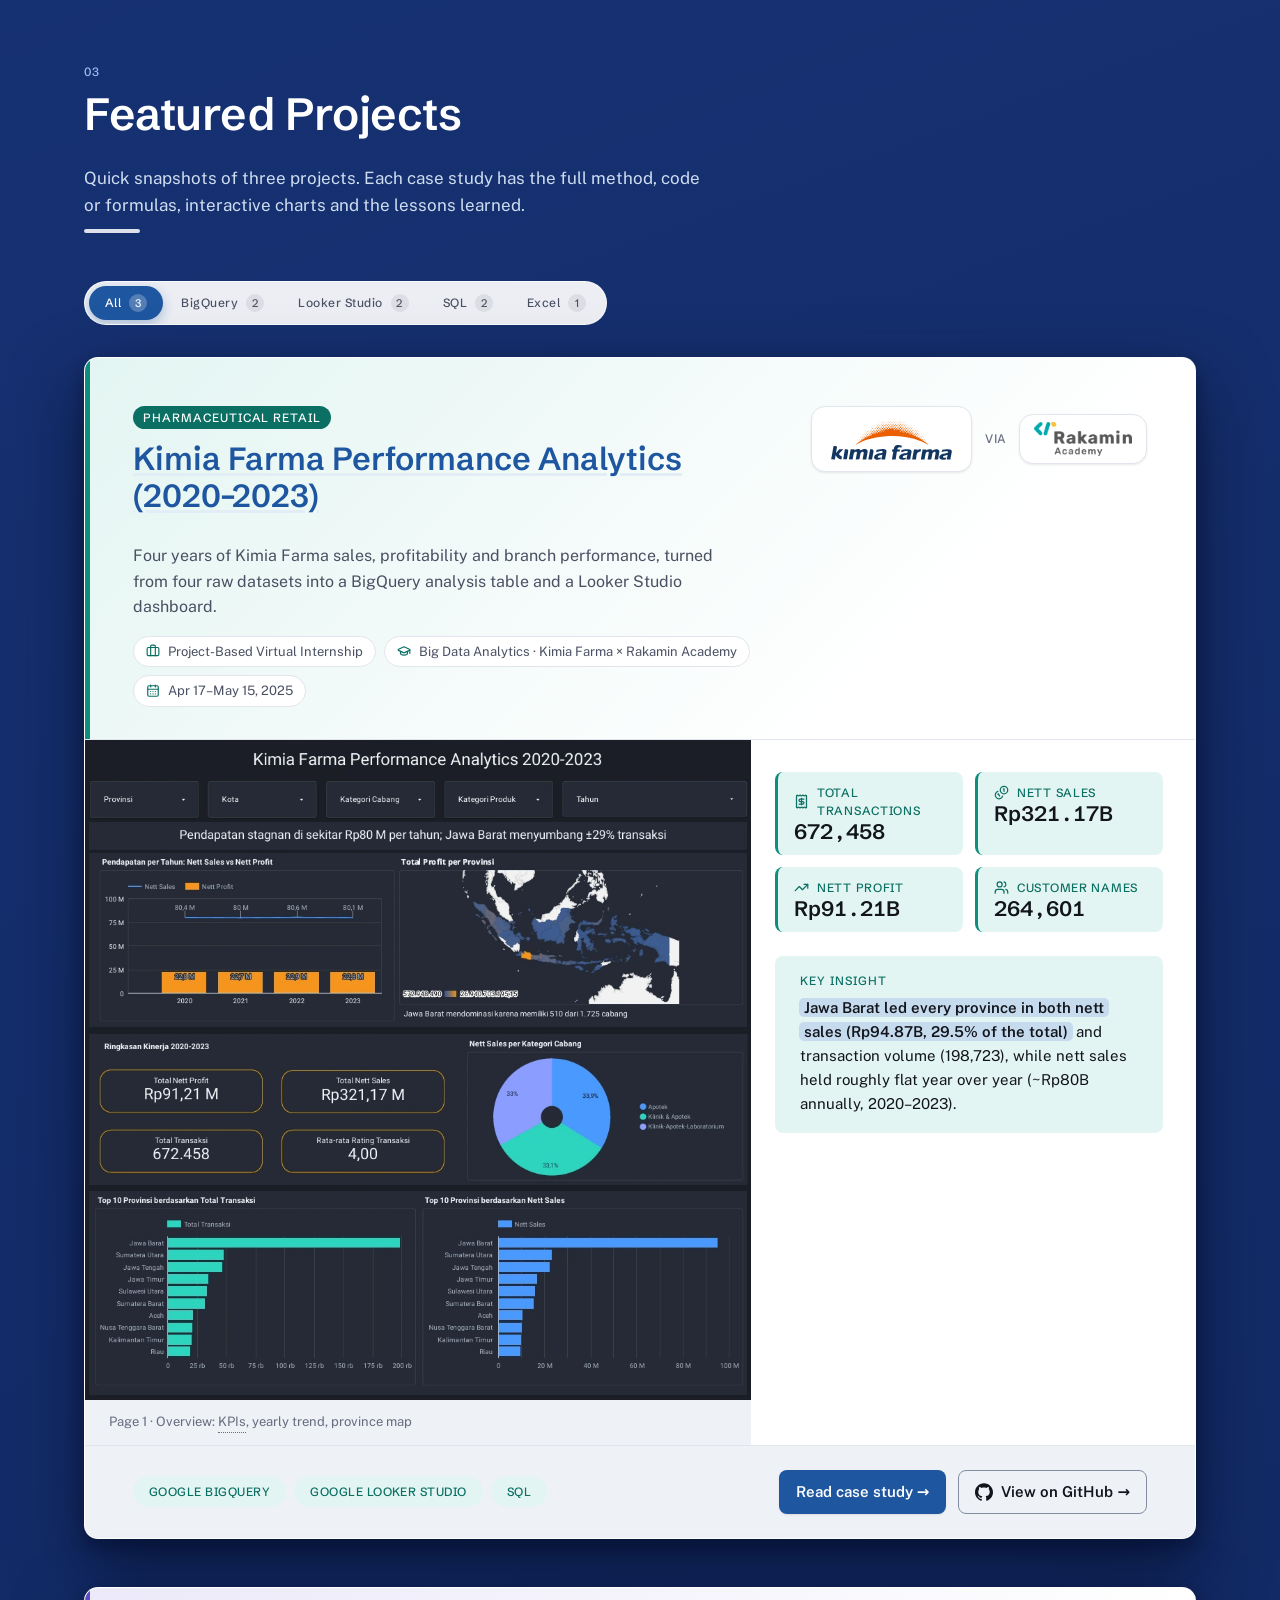
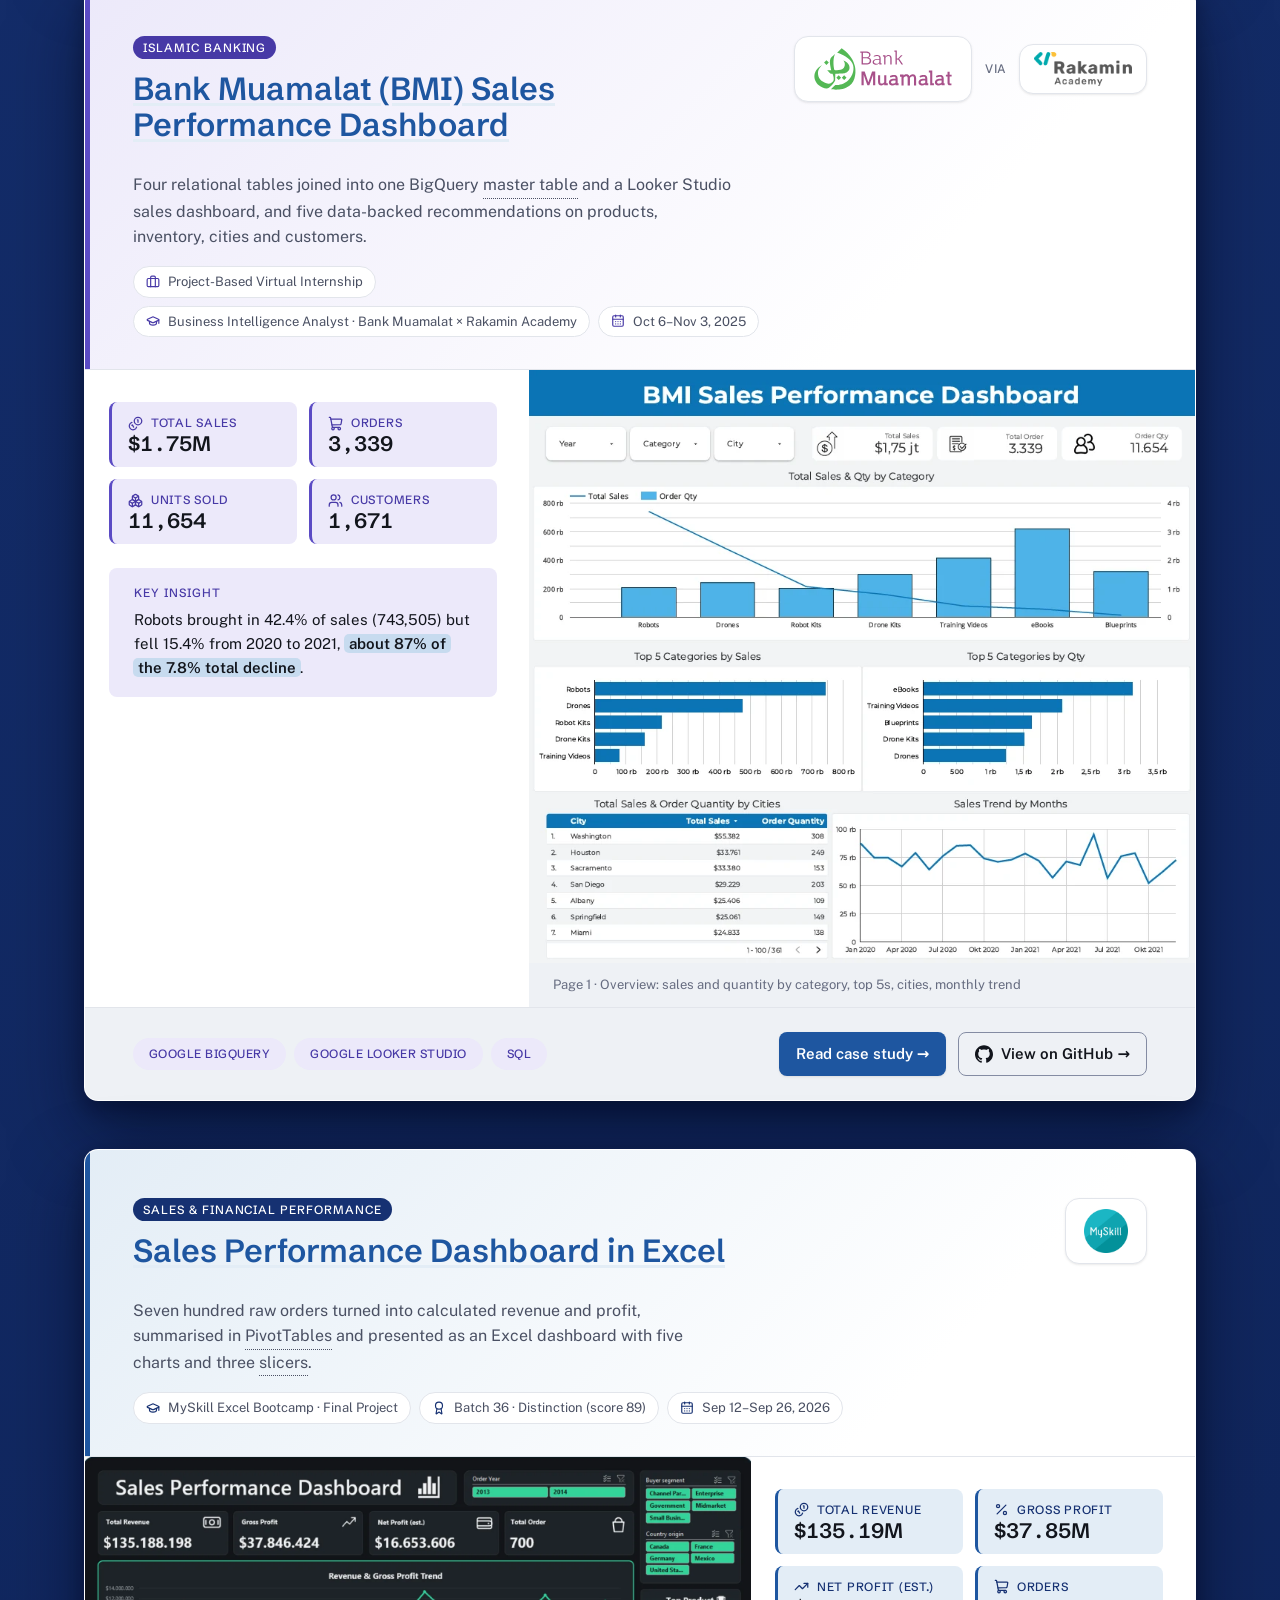
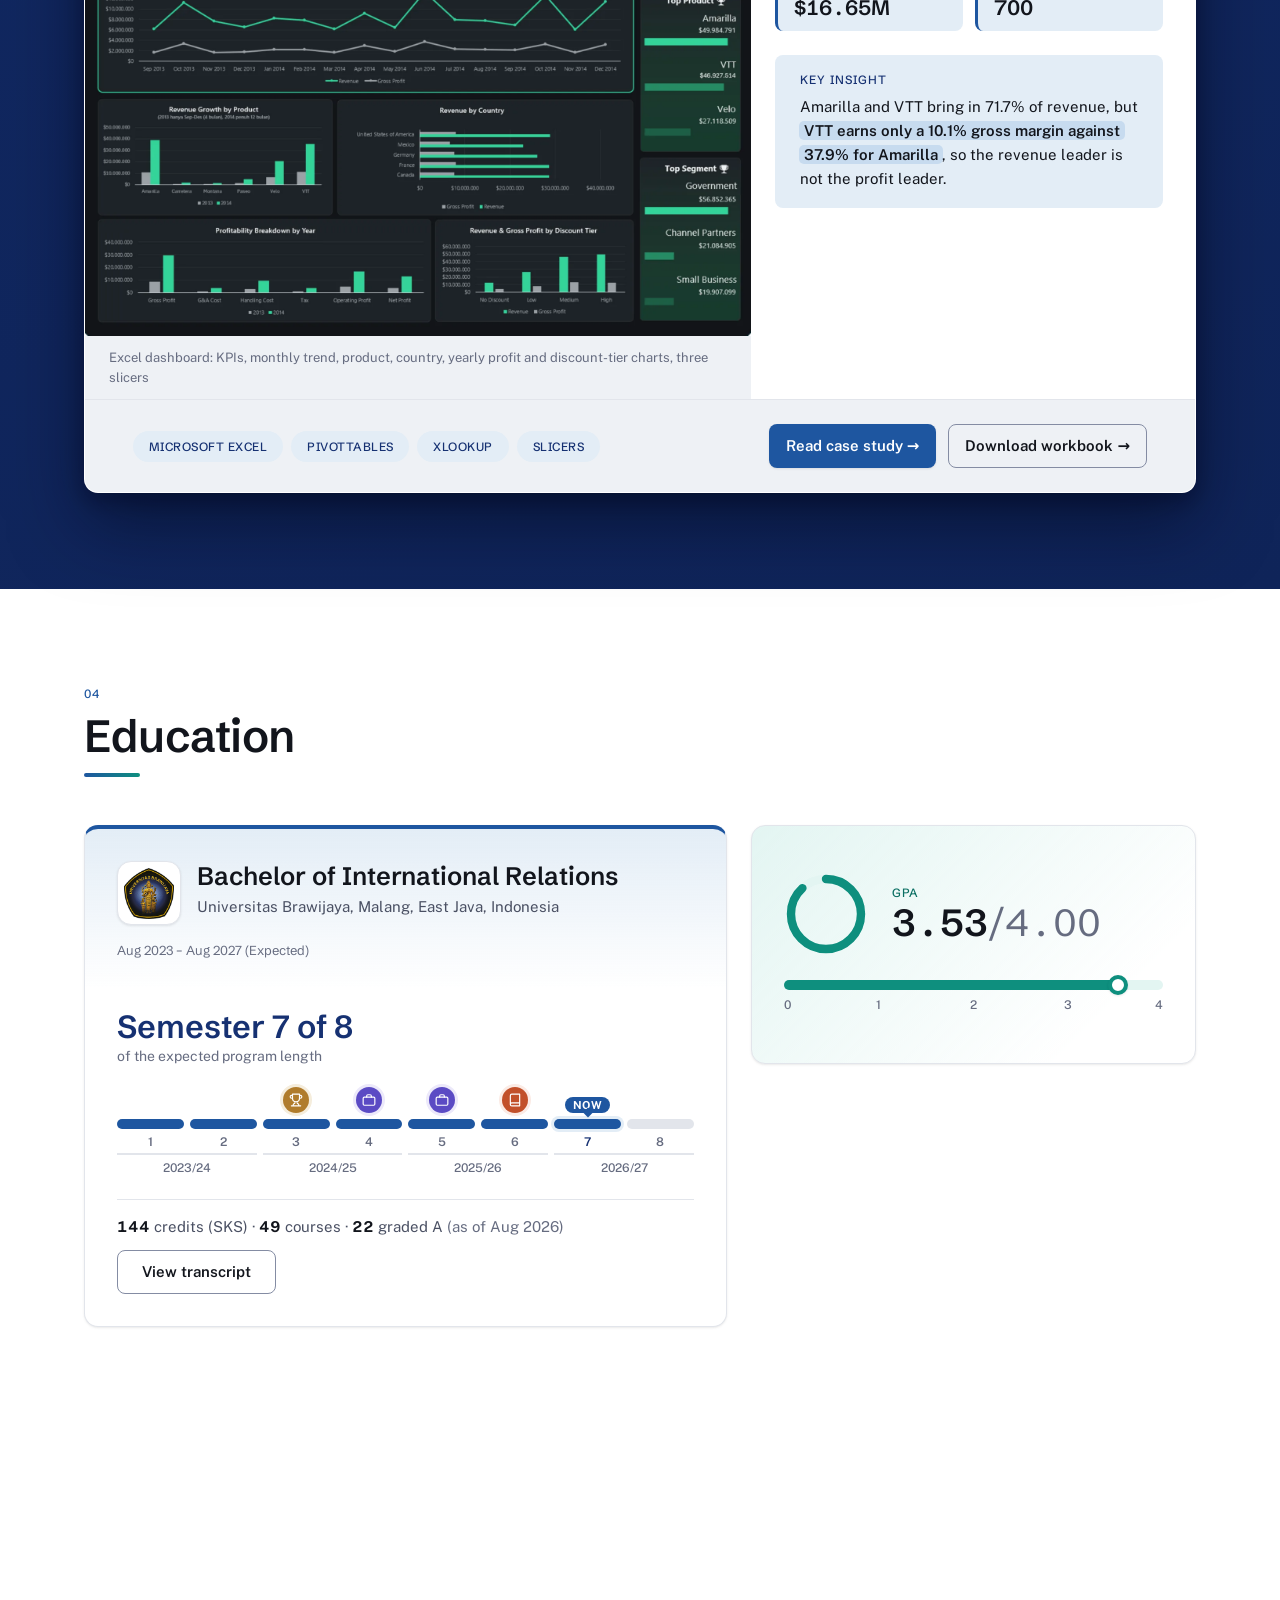
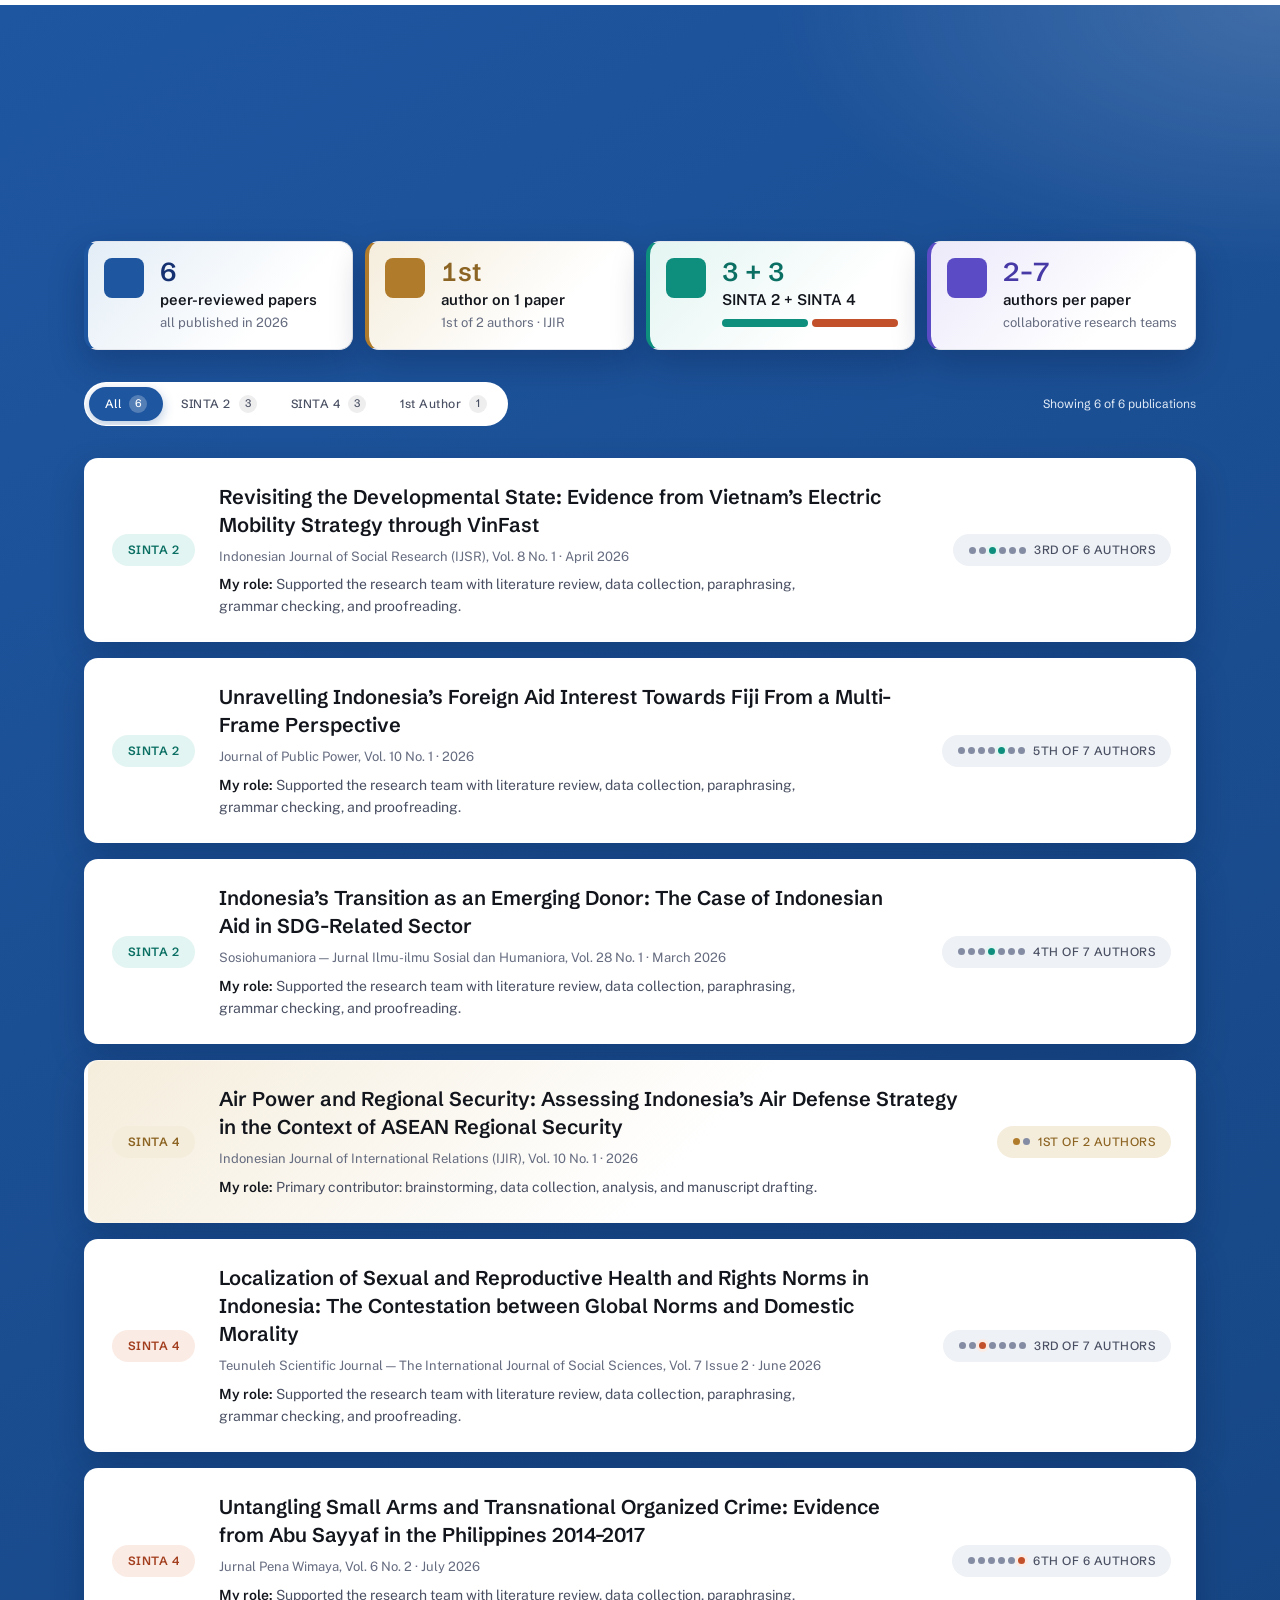
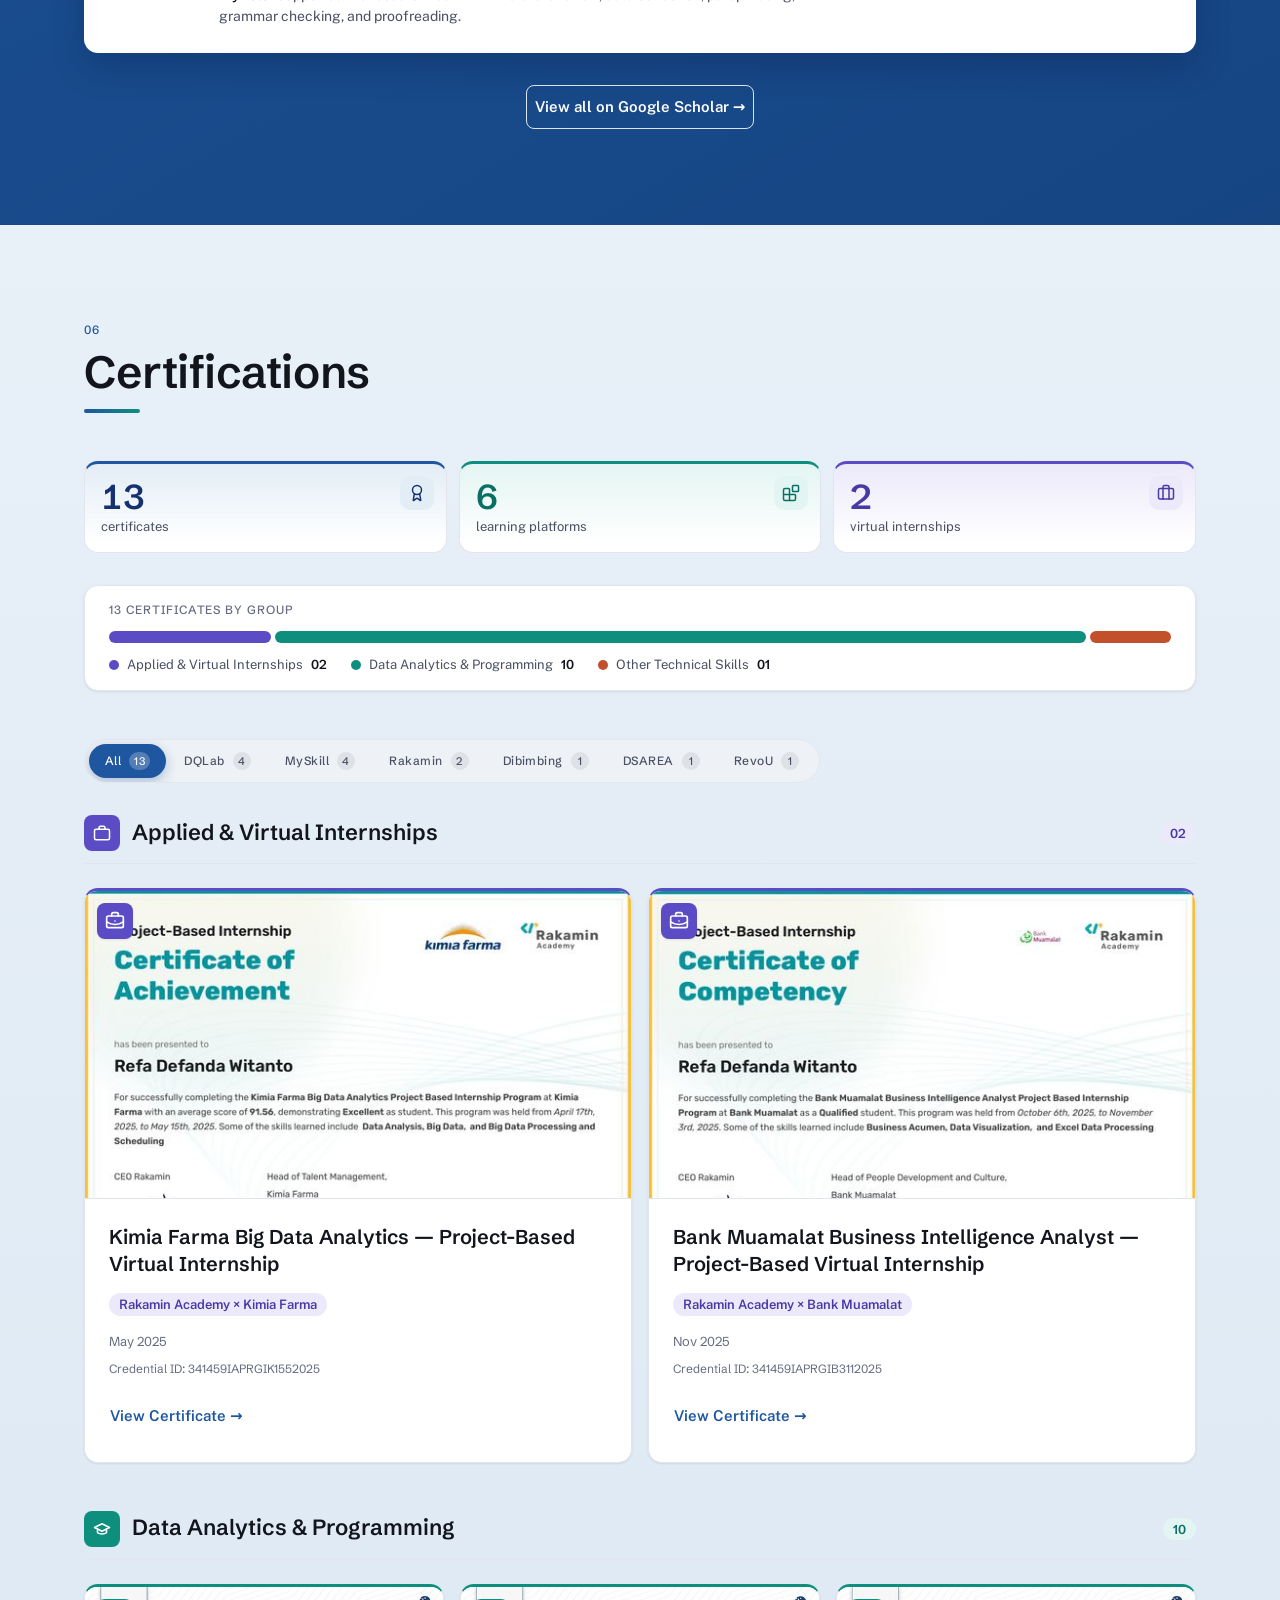
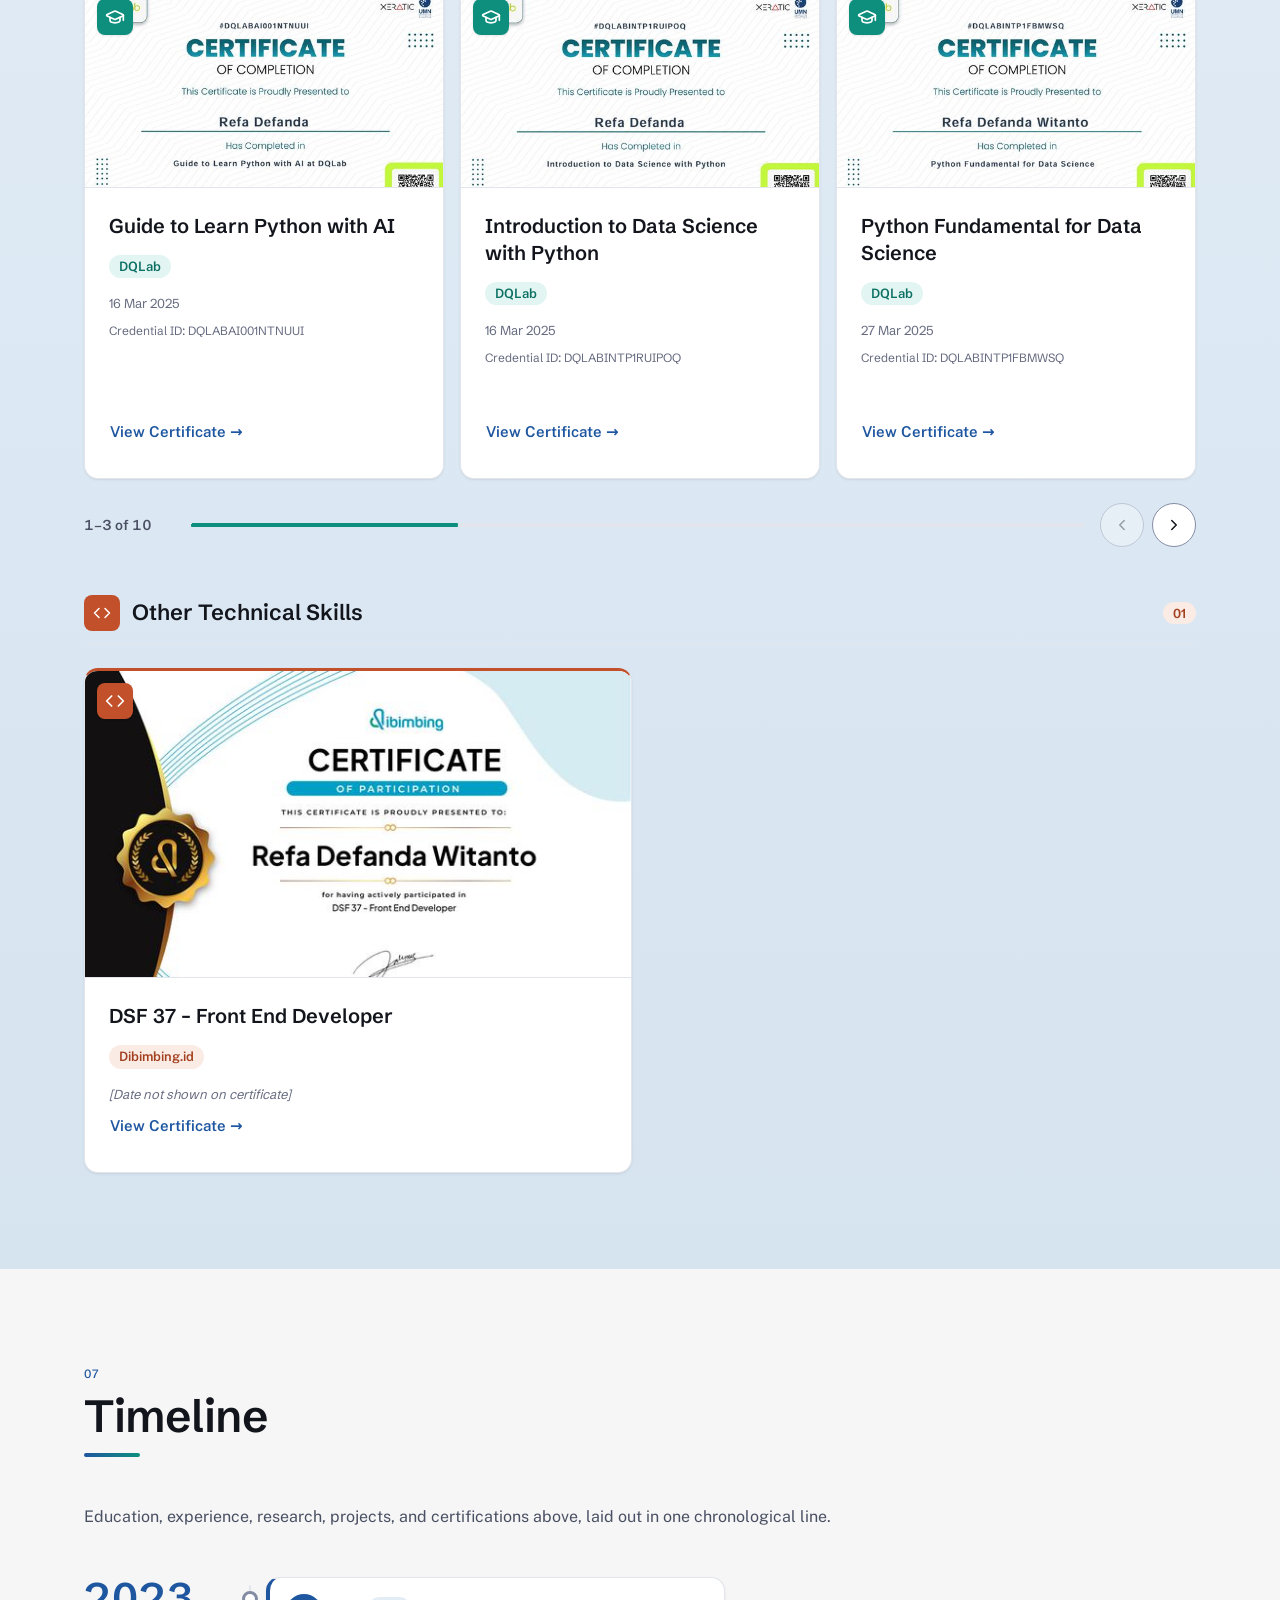
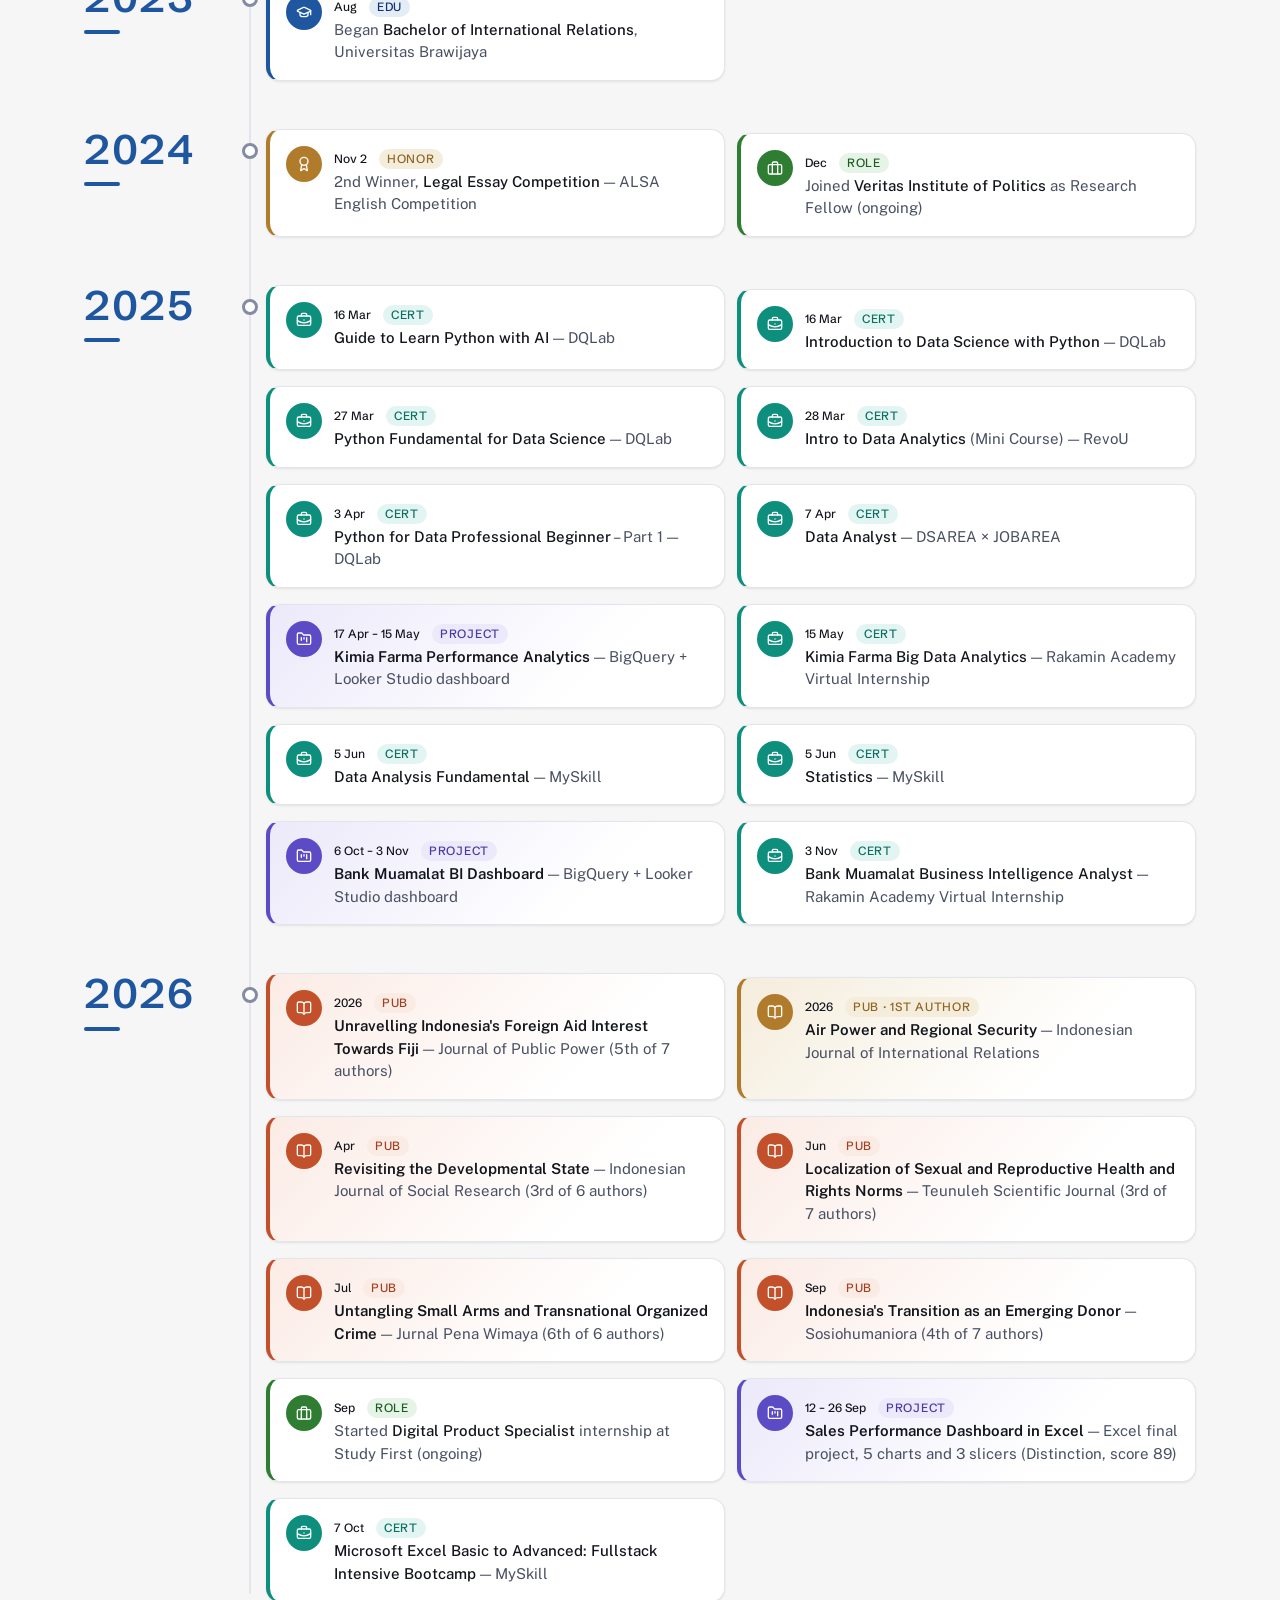
==== commit bfd627a4: "Update Portfolio" ====
--- a/index.html
+++ b/index.html
@@ -89,6 +89,7 @@
   <link rel="stylesheet" href="assets/css/bands.css">
   <link rel="stylesheet" href="assets/css/home-polish.css">
   <link rel="stylesheet" href="assets/css/extras.css">
+  <link rel="stylesheet" href="assets/css/interactions.css">
 </head>
 <body>
 
@@ -1468,13 +1469,6 @@
             <a class="btn btn--primary" href="mailto:refadfnda@gmail.com"><svg class="brand " viewBox="0 0 24 24" fill="currentColor" aria-hidden="true"><path d="M24 5.457v13.909c0 .904-.732 1.636-1.636 1.636h-3.819V11.73L12 16.64l-6.545-4.91v9.273H1.636A1.636 1.636 0 0 1 0 19.366V5.457c0-2.023 2.309-3.178 3.927-1.964L5.455 4.64 12 9.548l6.545-4.91 1.528-1.145C21.69 2.28 24 3.434 24 5.457z"/></svg>Email me</a>
           </div>
 
-          <p class="contact__tags-label">Currently open to</p>
-          <ul class="contact__tags" aria-label="Currently open to">
-            <li class="chip">Data Analyst Roles</li>
-            <li class="chip">Business Analyst Roles</li>
-            <li class="chip">Research &amp; Data Roles</li>
-            <li class="chip">Digital &amp; Business Internships</li>
-          </ul>
         </div>
       </div>
     </section>
@@ -1501,9 +1495,11 @@
     </nav>
 
     <div class="footer__social" role="group" aria-label="Social links">
-      <a href="https://www.linkedin.com/in/refa-defanda/" target="_blank" rel="noopener noreferrer">LinkedIn</a>
-      <a href="https://wa.me/6281336023700" target="_blank" rel="noopener noreferrer">WhatsApp</a>
-      <a href="mailto:refadfnda@gmail.com">Email</a>
+      <a class="social-btn" href="https://www.linkedin.com/in/refa-defanda/" target="_blank" rel="noopener noreferrer"><svg viewBox="0 0 24 24" fill="currentColor" aria-hidden="true" focusable="false"><path d="M20.447 20.452h-3.554v-5.569c0-1.328-.027-3.037-1.852-3.037-1.853 0-2.136 1.445-2.136 2.939v5.667H9.351V9h3.414v1.561h.046c.477-.9 1.637-1.85 3.37-1.85 3.601 0 4.267 2.37 4.267 5.455v6.286zM5.337 7.433c-1.144 0-2.063-.926-2.063-2.065 0-1.138.92-2.063 2.063-2.063 1.14 0 2.064.925 2.064 2.063 0 1.139-.925 2.065-2.064 2.065zm1.782 13.019H3.555V9h3.564v11.452zM22.225 0H1.771C.792 0 0 .774 0 1.729v20.542C0 23.227.792 24 1.771 24h20.451C23.2 24 24 23.227 24 22.271V1.729C24 .774 23.2 0 22.222 0h.003z"/></svg><span class="social-btn__label">LinkedIn</span></a>
+      <a class="social-btn" href="https://github.com/Yaklut" target="_blank" rel="noopener noreferrer"><svg viewBox="0 0 24 24" fill="currentColor" aria-hidden="true" focusable="false"><path d="M12 .297c-6.63 0-12 5.373-12 12 0 5.303 3.438 9.8 8.205 11.385.6.113.82-.258.82-.577 0-.285-.01-1.04-.015-2.04-3.338.724-4.042-1.61-4.042-1.61C4.422 18.07 3.633 17.7 3.633 17.7c-1.087-.744.084-.729.084-.729 1.205.084 1.838 1.236 1.838 1.236 1.07 1.835 2.809 1.305 3.495.998.108-.776.417-1.305.76-1.605-2.665-.3-5.466-1.332-5.466-5.93 0-1.31.465-2.38 1.235-3.22-.135-.303-.54-1.523.105-3.176 0 0 1.005-.322 3.3 1.23.96-.267 1.98-.399 3-.405 1.02.006 2.04.138 3 .405 2.28-1.552 3.285-1.23 3.285-1.23.645 1.653.24 2.873.12 3.176.765.84 1.23 1.91 1.23 3.22 0 4.61-2.805 5.625-5.475 5.92.42.36.81 1.096.81 2.22 0 1.606-.015 2.896-.015 3.286 0 .315.21.69.825.57C20.565 22.092 24 17.592 24 12.297c0-6.627-5.373-12-12-12"/></svg><span class="social-btn__label">GitHub</span></a>
+      <a class="social-btn" href="https://scholar.google.com/citations?user=X9B00VQAAAAJ&amp;hl=id&amp;oi=ao" target="_blank" rel="noopener noreferrer"><svg viewBox="0 0 24 24" fill="none" stroke="currentColor" stroke-width="2" stroke-linecap="round" stroke-linejoin="round" aria-hidden="true" focusable="false"><path d="M21.42 10.922a1 1 0 0 0-.019-1.838L12.83 5.18a2 2 0 0 0-1.66 0L2.6 9.08a1 1 0 0 0 0 1.832l8.57 3.908a2 2 0 0 0 1.66 0z" /> <path d="M22 10v6" /> <path d="M6 12.5V16a6 3 0 0 0 12 0v-3.5" /></svg><span class="social-btn__label">Google Scholar</span></a>
+      <a class="social-btn" href="https://wa.me/6281336023700" target="_blank" rel="noopener noreferrer"><svg viewBox="0 0 24 24" fill="currentColor" aria-hidden="true" focusable="false"><path d="M17.472 14.382c-.297-.149-1.758-.867-2.03-.967-.273-.099-.471-.148-.67.15-.197.297-.767.966-.94 1.164-.173.199-.347.223-.644.075-.297-.15-1.255-.463-2.39-1.475-.883-.788-1.48-1.761-1.653-2.059-.173-.297-.018-.458.13-.606.134-.133.298-.347.446-.52.149-.174.198-.298.298-.497.099-.198.05-.371-.025-.52-.075-.149-.669-1.612-.916-2.207-.242-.579-.487-.5-.669-.51-.173-.008-.371-.01-.57-.01-.198 0-.52.074-.792.372-.272.297-1.04 1.016-1.04 2.479 0 1.462 1.065 2.875 1.213 3.074.149.198 2.096 3.2 5.077 4.487.709.306 1.262.489 1.694.625.712.227 1.36.195 1.871.118.571-.085 1.758-.719 2.006-1.413.248-.694.248-1.289.173-1.413-.074-.124-.272-.198-.57-.347m-5.421 7.403h-.004a9.87 9.87 0 01-5.031-1.378l-.361-.214-3.741.982.998-3.648-.235-.374a9.86 9.86 0 01-1.51-5.26c.001-5.45 4.436-9.884 9.888-9.884 2.64 0 5.122 1.03 6.988 2.898a9.825 9.825 0 012.893 6.994c-.003 5.45-4.437 9.884-9.885 9.884m8.413-18.297A11.815 11.815 0 0012.05 0C5.495 0 .16 5.335.157 11.892c0 2.096.547 4.142 1.588 5.945L.057 24l6.305-1.654a11.882 11.882 0 005.683 1.448h.005c6.554 0 11.89-5.335 11.893-11.893a11.821 11.821 0 00-3.48-8.413Z"/></svg><span class="social-btn__label">WhatsApp</span></a>
+      <a class="social-btn" href="mailto:refadfnda@gmail.com"><svg viewBox="0 0 24 24" fill="none" stroke="currentColor" stroke-width="2" stroke-linecap="round" stroke-linejoin="round" aria-hidden="true" focusable="false"><path d="m22 7-8.991 5.727a2 2 0 0 1-2.009 0L2 7" /> <rect x="2" y="4" width="20" height="16" rx="2" /></svg><span class="social-btn__label">Email</span></a>
     </div>
 
     <p class="footer__copyright">© 2026 Refa Defanda Witanto. All rights reserved.</p>
@@ -1563,6 +1559,7 @@
   <script defer src="assets/js/main.js"></script>
   <script defer src="assets/js/home-enhance.js"></script>
   <script defer src="assets/js/extras.js"></script>
+  <script defer src="assets/js/interactions.js"></script>
 
   <!-- Analytics — GoatCounter (free for non-commercial sites, no cookies,
        ~3.5KB, no GDPR banner needed). Site code: refadfnda. -->
--- a/assets/css/interactions.css
+++ b/assets/css/interactions.css
@@ -0,0 +1,138 @@
+/* ==========================================================================
+   interactions.css — second polish round (loaded after extras.css). Pairs with
+   assets/js/interactions.js.
+   1 Marker sweep   2 Icon draw   3 Press/ripple on small controls
+   4 Filters (projects, certificates)   5 "#" copy-link on titles
+   6 Homepage section rail   7 Navbar icons   8 Footer: social icons + badge
+   9 Term tooltips
+   ========================================================================== */
+
+[hidden].card, .cert-group[hidden] { display: none !important; }
+
+/* ---- 1. Marker sweep: the highlight paints across the phrase (JS adds .mk) ---- */
+mark.mk {
+  background-color: transparent !important;
+  background-image: linear-gradient(var(--mk-c), var(--mk-c)) !important;
+  background-repeat: no-repeat !important; background-position: 0 0 !important;
+  background-size: 0% 100% !important;
+  transition: background-size 900ms var(--ease-out) var(--mk-delay, 0ms);
+}
+mark.mk.is-swept { background-size: 100% 100% !important; }
+
+/* ---- 2. Icons draw themselves once when their card appears (JS adds .ico-draw) ---- */
+.ico-draw svg :is(path, circle, rect, line, polyline, polygon, ellipse) {
+  stroke-dasharray: 1; stroke-dashoffset: 1; opacity: 0;
+}
+.ico-draw.is-drawn svg :is(path, circle, rect, line, polyline, polygon, ellipse) {
+  stroke-dashoffset: 0; opacity: 1;
+  transition: stroke-dashoffset 900ms var(--ease-out) var(--dd, 0ms), opacity 1ms linear var(--dd, 0ms);
+}
+
+/* ---- 3. Soft press + ripple on small controls (.btn already has them) ---- */
+.pub-filter__btn, .cs-seg button, .copy-btn, .certs-carousel__btn, .nav-search-btn, .social-btn { position: relative; overflow: hidden; }
+.pub-filter__btn:active, .cs-seg button:active, .copy-btn:active, .nav-search-btn:active { scale: 0.96; }
+.pub-filter__btn, .cs-seg button, .copy-btn, .nav-search-btn { transition: scale var(--duration-fast) var(--ease-out); }
+
+/* ---- 4. Filters reuse the publication filter look; here only the small extras ---- */
+.filter-wrap { margin-bottom: var(--space-6); }
+.filter-wrap .pub-filter__btn { flex: none; white-space: nowrap; } /* keep pills whole; the bar scrolls sideways on phones */
+.band-navy .pub-filter__status, .band-navy .pub-filter__empty { color: var(--band-on-blue-soft, #E4EDF7); }
+.band-navy .pub-filter { background: rgba(255, 255, 255, 0.92); border-color: rgba(255, 255, 255, 0.7); }
+.certs-filter-wrap { margin-top: var(--space-5); }
+
+/* ---- 5. "#" button that copies a link to its section ---- */
+.anchor-copy {
+  display: inline-grid; place-items: center; width: 32px; height: 32px; margin-left: 0.3em; vertical-align: middle;
+  padding: 0; border: 0; border-radius: var(--radius-sm); background: transparent; cursor: pointer;
+  color: var(--color-ink-faint); opacity: 0.5;
+  transition: opacity var(--duration-fast), background var(--duration-fast), color var(--duration-fast);
+}
+.anchor-copy svg { width: 18px; height: 18px; }
+@media (hover: hover) and (pointer: fine) {
+  .anchor-copy { opacity: 0; }
+  .section-heading:hover .anchor-copy, .anchor-copy:focus-visible { opacity: 1; }
+}
+.anchor-copy:hover { background: var(--color-primary-tint); color: var(--color-primary); opacity: 1; }
+main > section.band-navy .anchor-copy, main > section.band-blue .anchor-copy, .cs-page #results .anchor-copy { color: rgba(255, 255, 255, 0.85); }
+main > section.band-navy .anchor-copy:hover, main > section.band-blue .anchor-copy:hover, .cs-page #results .anchor-copy:hover { background: rgba(255, 255, 255, 0.18); color: #fff; }
+
+/* ---- 6. Homepage rail: one icon per section, on the right (wide screens) ---- */
+.home-rail {
+  position: fixed; right: 12px; top: 50%; z-index: 35; display: none; transform: translateY(-50%);
+  opacity: 0; pointer-events: none; transition: opacity var(--duration-base) var(--ease-out);
+}
+.home-rail.is-on { opacity: 1; pointer-events: auto; }
+@media (min-width: 1280px) { .home-rail { display: block; } }
+.home-rail ol {
+  list-style: none; margin: 0; padding: 6px; display: flex; flex-direction: column; gap: 2px;
+  background: rgba(255, 255, 255, 0.88); -webkit-backdrop-filter: blur(10px); backdrop-filter: blur(10px);
+  border: 1px solid var(--color-border); border-radius: var(--radius-full); box-shadow: var(--shadow-md);
+}
+.home-rail a {
+  position: relative; display: grid; place-items: center; width: 34px; height: 34px; border-radius: 50%;
+  color: var(--color-ink-faint); transition: background var(--duration-fast), color var(--duration-fast);
+}
+.home-rail a svg { width: 17px; height: 17px; }
+.home-rail a:hover { background: var(--color-primary-tint); color: var(--color-primary); }
+.home-rail a[aria-current="true"] { background: var(--color-primary); color: #fff; }
+.home-rail a::after {
+  content: attr(data-label); position: absolute; right: calc(100% + 12px); top: 50%; transform: translate(6px, -50%);
+  padding: 5px 10px; border-radius: var(--radius-sm); white-space: nowrap; pointer-events: none; opacity: 0;
+  font: 600 0.8125rem var(--font-body); color: var(--color-dark-text); background: var(--color-dark-bg);
+  transition: opacity var(--duration-fast), transform var(--duration-fast) var(--ease-out);
+}
+.home-rail a:hover::after, .home-rail a:focus-visible::after { opacity: 1; transform: translate(0, -50%); }
+
+/* ---- 7. Navbar icons: a small icon draws in beside the link on hover (wide screens);
+         inside the full-screen mobile menu they are always shown ---- */
+.nav-link .nav-ico { width: 15px; height: 15px; flex: none; color: var(--color-primary); }
+@media (min-width: 1280px) {
+  .nav-link .nav-ico { position: absolute; left: -19px; top: 50%; margin-top: -7px; opacity: 0; transform: translateX(6px) scale(0.8); transition: opacity var(--duration-fast), transform var(--duration-base) var(--ease-out); pointer-events: none; }
+  .nav-link:hover .nav-ico, .nav-link:focus-visible .nav-ico { opacity: 1; transform: none; }
+  .nav-link:hover .nav-ico :is(path, circle, rect, line, polyline), .nav-link:focus-visible .nav-ico :is(path, circle, rect, line, polyline) {
+    stroke-dasharray: 1; animation: navIcoDraw 650ms var(--ease-out) both;
+  }
+}
+@keyframes navIcoDraw { from { stroke-dashoffset: 1; } to { stroke-dashoffset: 0; } }
+@media (max-width: 1279px) { .nav-link { display: inline-flex; align-items: center; gap: 10px; } }
+
+/* ---- 8. Footer: social icon buttons + "last updated" badge ---- */
+.footer__social { gap: var(--space-3); }
+.footer__social a.social-btn {
+  position: relative; display: grid; place-items: center; width: 44px; height: 44px; border-radius: 50%;
+  color: var(--color-dark-text); background: var(--color-dark-surface); border: 1px solid rgba(255, 255, 255, 0.12);
+  transition: transform var(--duration-base) var(--ease-out), background var(--duration-base), color var(--duration-base), border-color var(--duration-base);
+}
+.footer__social a.social-btn:hover { text-decoration: none; transform: translateY(-3px); background: var(--color-primary); border-color: var(--color-primary-on-dark); color: #fff; }
+.social-btn svg { width: 20px; height: 20px; }
+.social-btn__label {
+  position: absolute; bottom: calc(100% + 10px); left: 50%; transform: translate(-50%, 4px); padding: 4px 9px; border-radius: var(--radius-sm);
+  white-space: nowrap; pointer-events: none; opacity: 0; font: 600 0.75rem var(--font-body); color: var(--color-dark-bg); background: var(--color-dark-text);
+  transition: opacity var(--duration-fast), transform var(--duration-fast) var(--ease-out);
+}
+.social-btn:hover .social-btn__label, .social-btn:focus-visible .social-btn__label { opacity: 1; transform: translate(-50%, 0); }
+.footer__social a.social-btn { overflow: visible; }
+.footer__copyright { display: flex; flex-wrap: wrap; align-items: center; column-gap: var(--space-5); row-gap: var(--space-2); }
+.footer__updated { display: inline-flex; align-items: center; gap: 8px; }
+.footer__updated svg { width: 14px; height: 14px; color: var(--color-gold-on-dark); }
+
+/* ---- 9. Term tooltips: a dotted underline, one shared bubble ---- */
+.term {
+  font: inherit; color: inherit; background: none; border: 0; padding: 0; margin: 0; cursor: help;
+  border-bottom: 1px dotted currentColor; border-radius: 0;
+}
+.term:hover, .term[aria-expanded="true"] { color: var(--color-primary); }
+.term-tip {
+  position: fixed; z-index: 90; max-width: 280px; padding: 10px 12px; border-radius: var(--radius-sm); pointer-events: none;
+  font: 400 0.8125rem/1.45 var(--font-body); color: var(--color-dark-text); background: var(--color-dark-bg); box-shadow: var(--shadow-lg);
+  opacity: 0; transform: translateY(4px); transition: opacity var(--duration-fast), transform var(--duration-fast) var(--ease-out);
+}
+.term-tip.is-on { opacity: 1; transform: none; }
+.term-tip b { display: block; margin-bottom: 2px; font-weight: 600; color: var(--color-primary-on-dark); }
+
+@media print { .home-rail, .anchor-copy, .term-tip, .footer__updated { display: none !important; } }
+@media (prefers-reduced-motion: reduce) {
+  mark.mk { transition: none; }
+  .ico-draw.is-drawn svg :is(path, circle, rect, line, polyline, polygon, ellipse) { transition: none; }
+  .nav-link:hover .nav-ico :is(path, circle, rect, line, polyline) { animation: none; }
+}
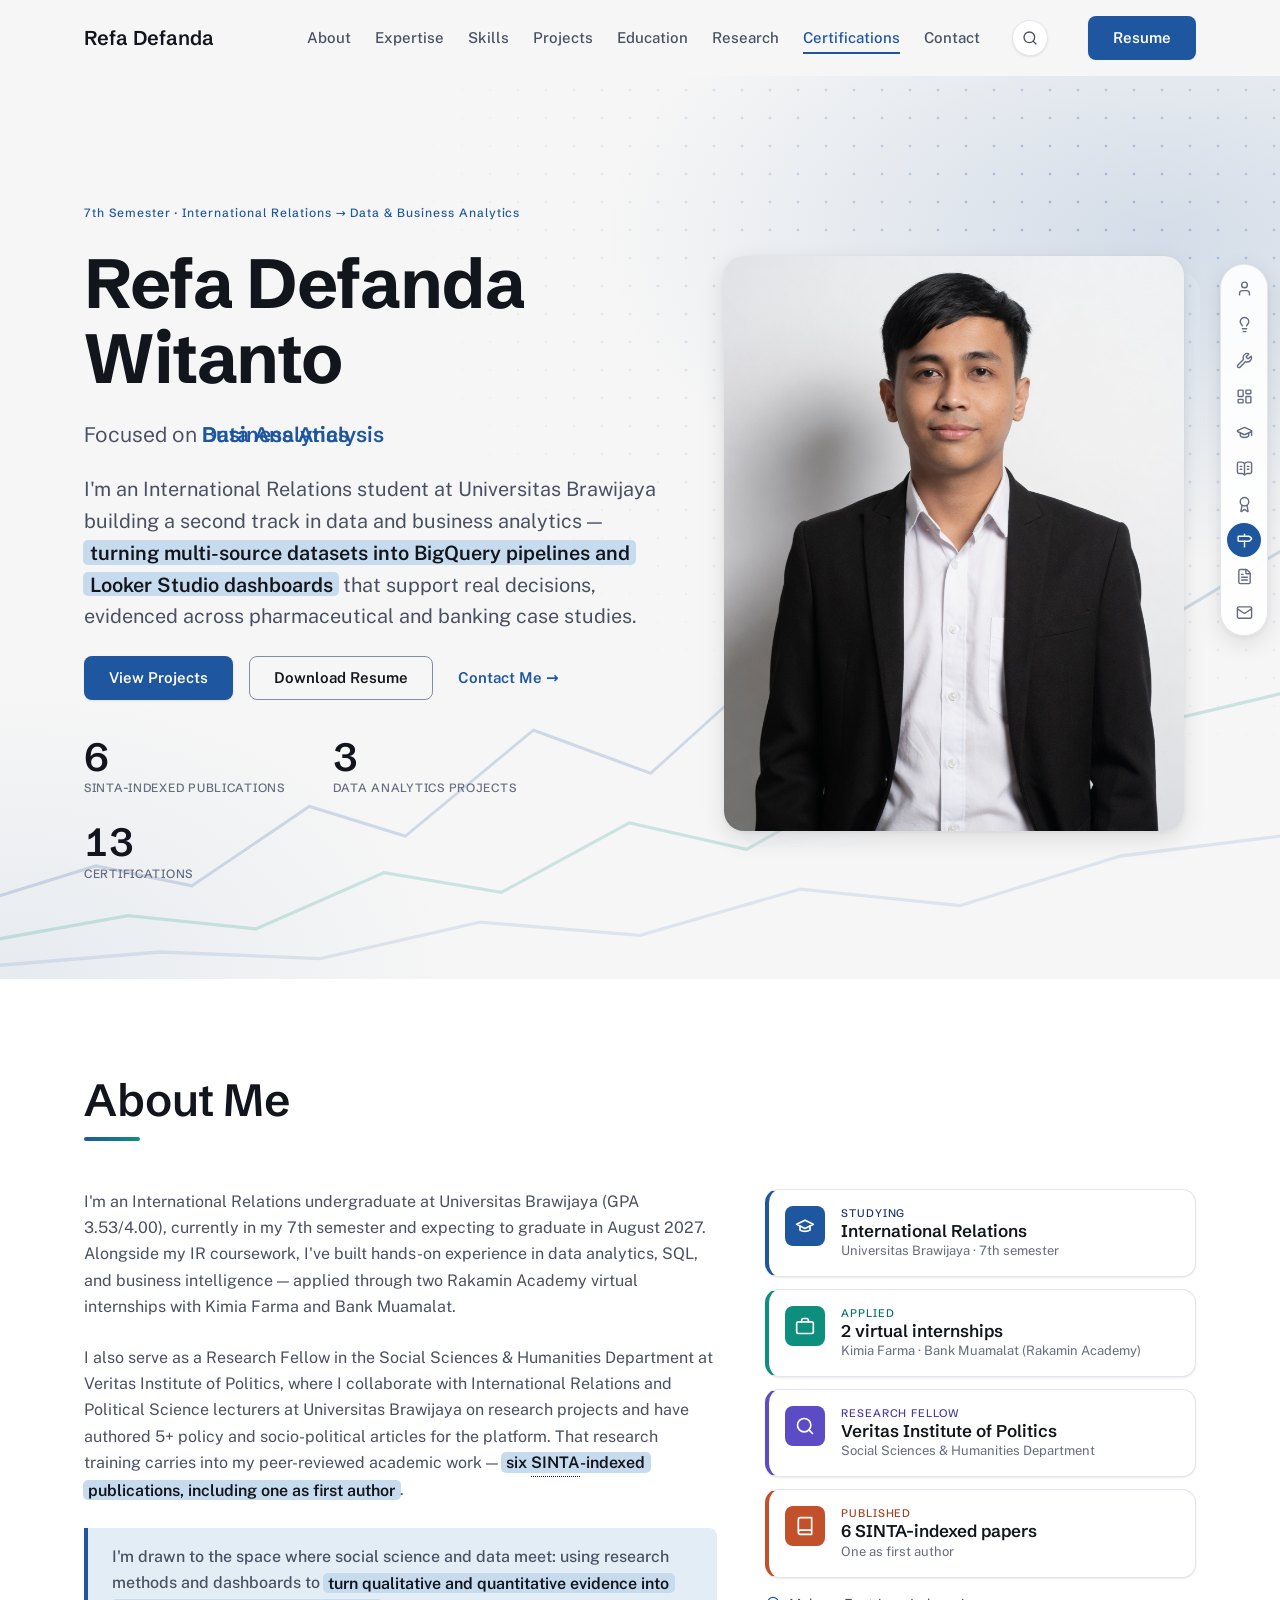
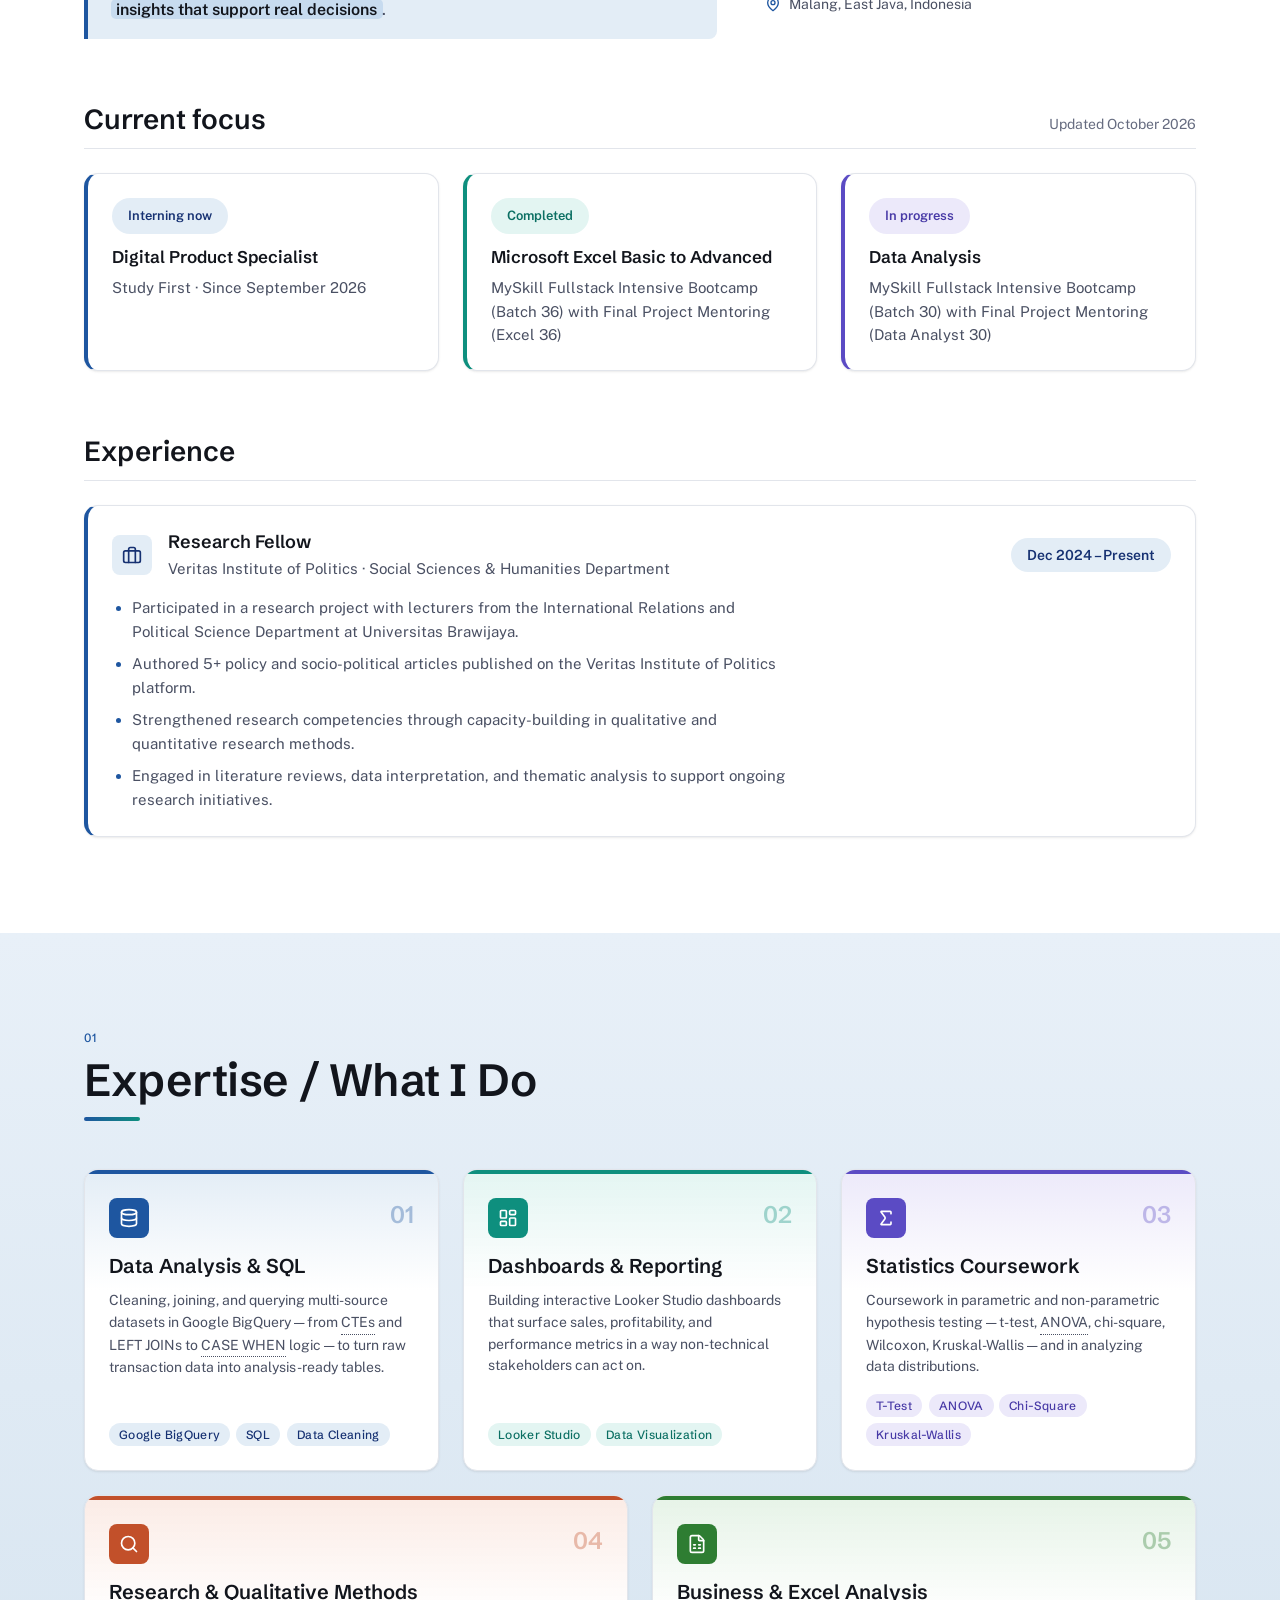
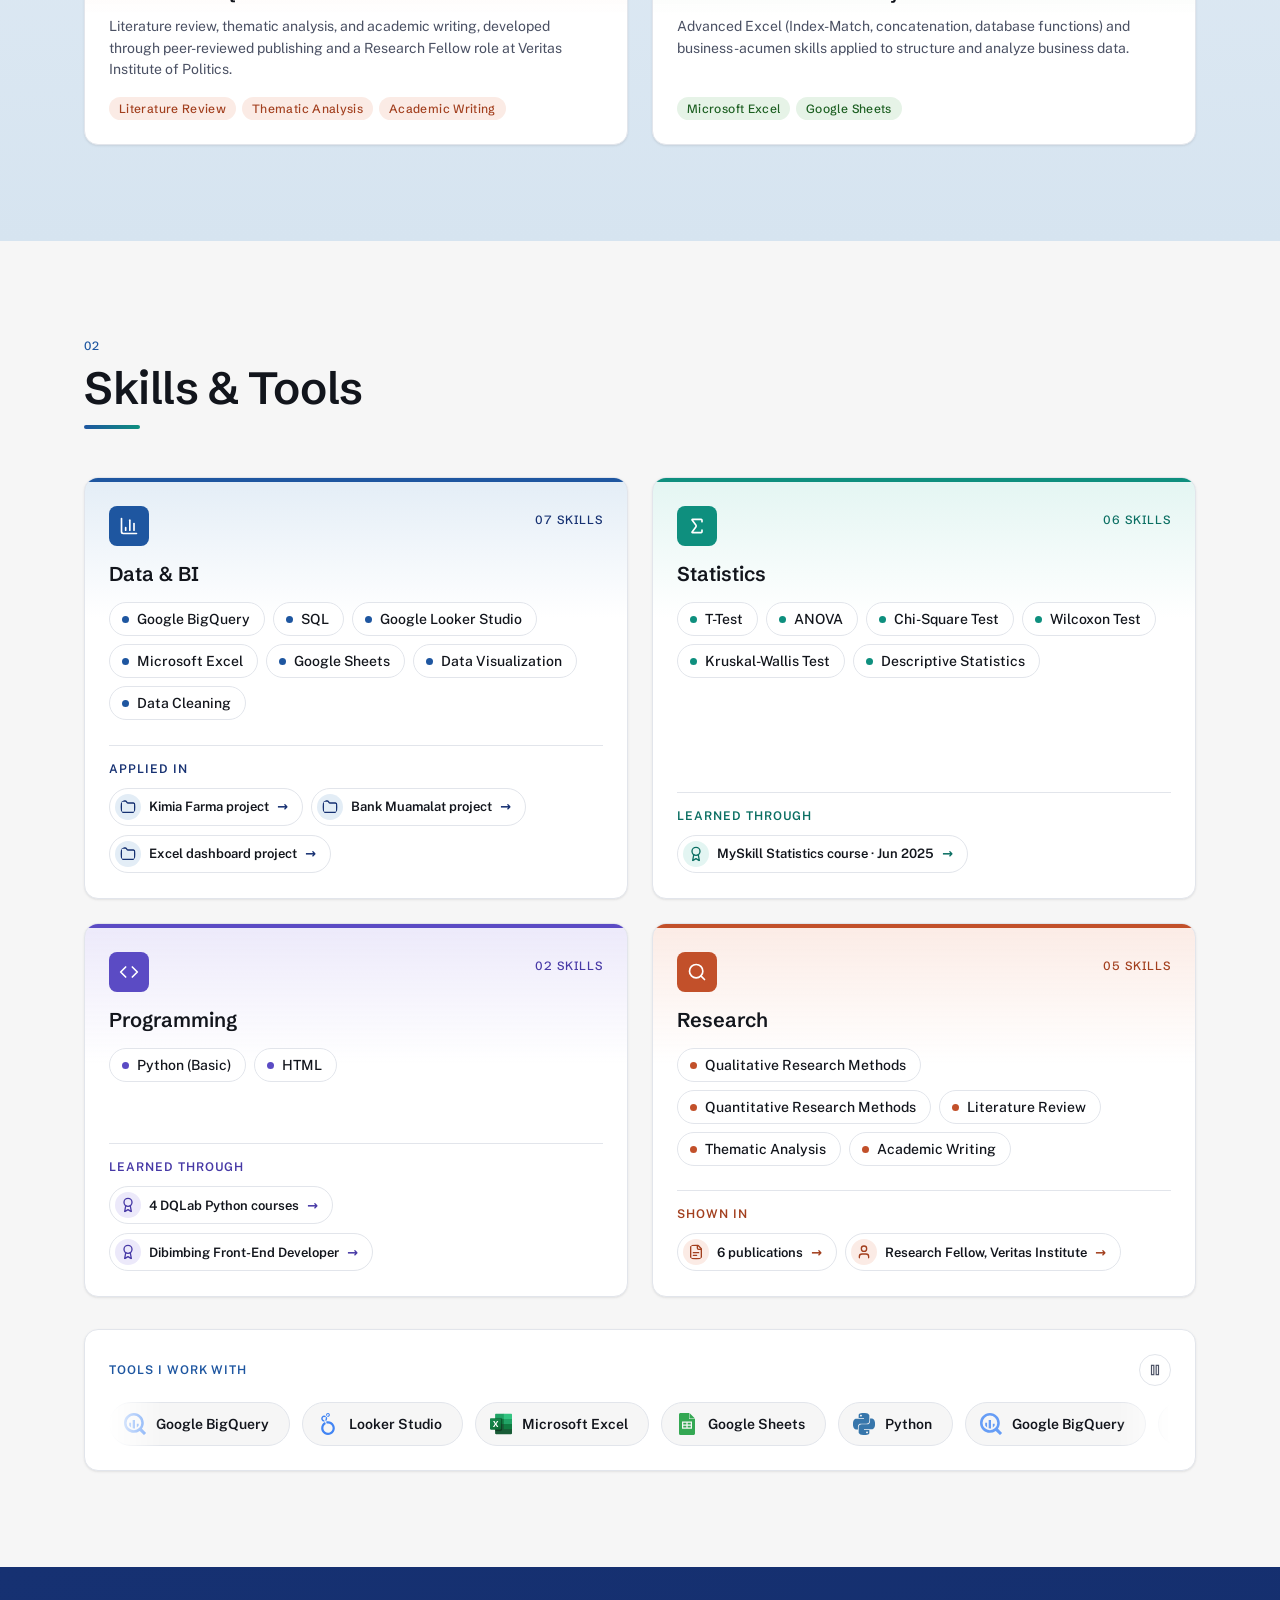
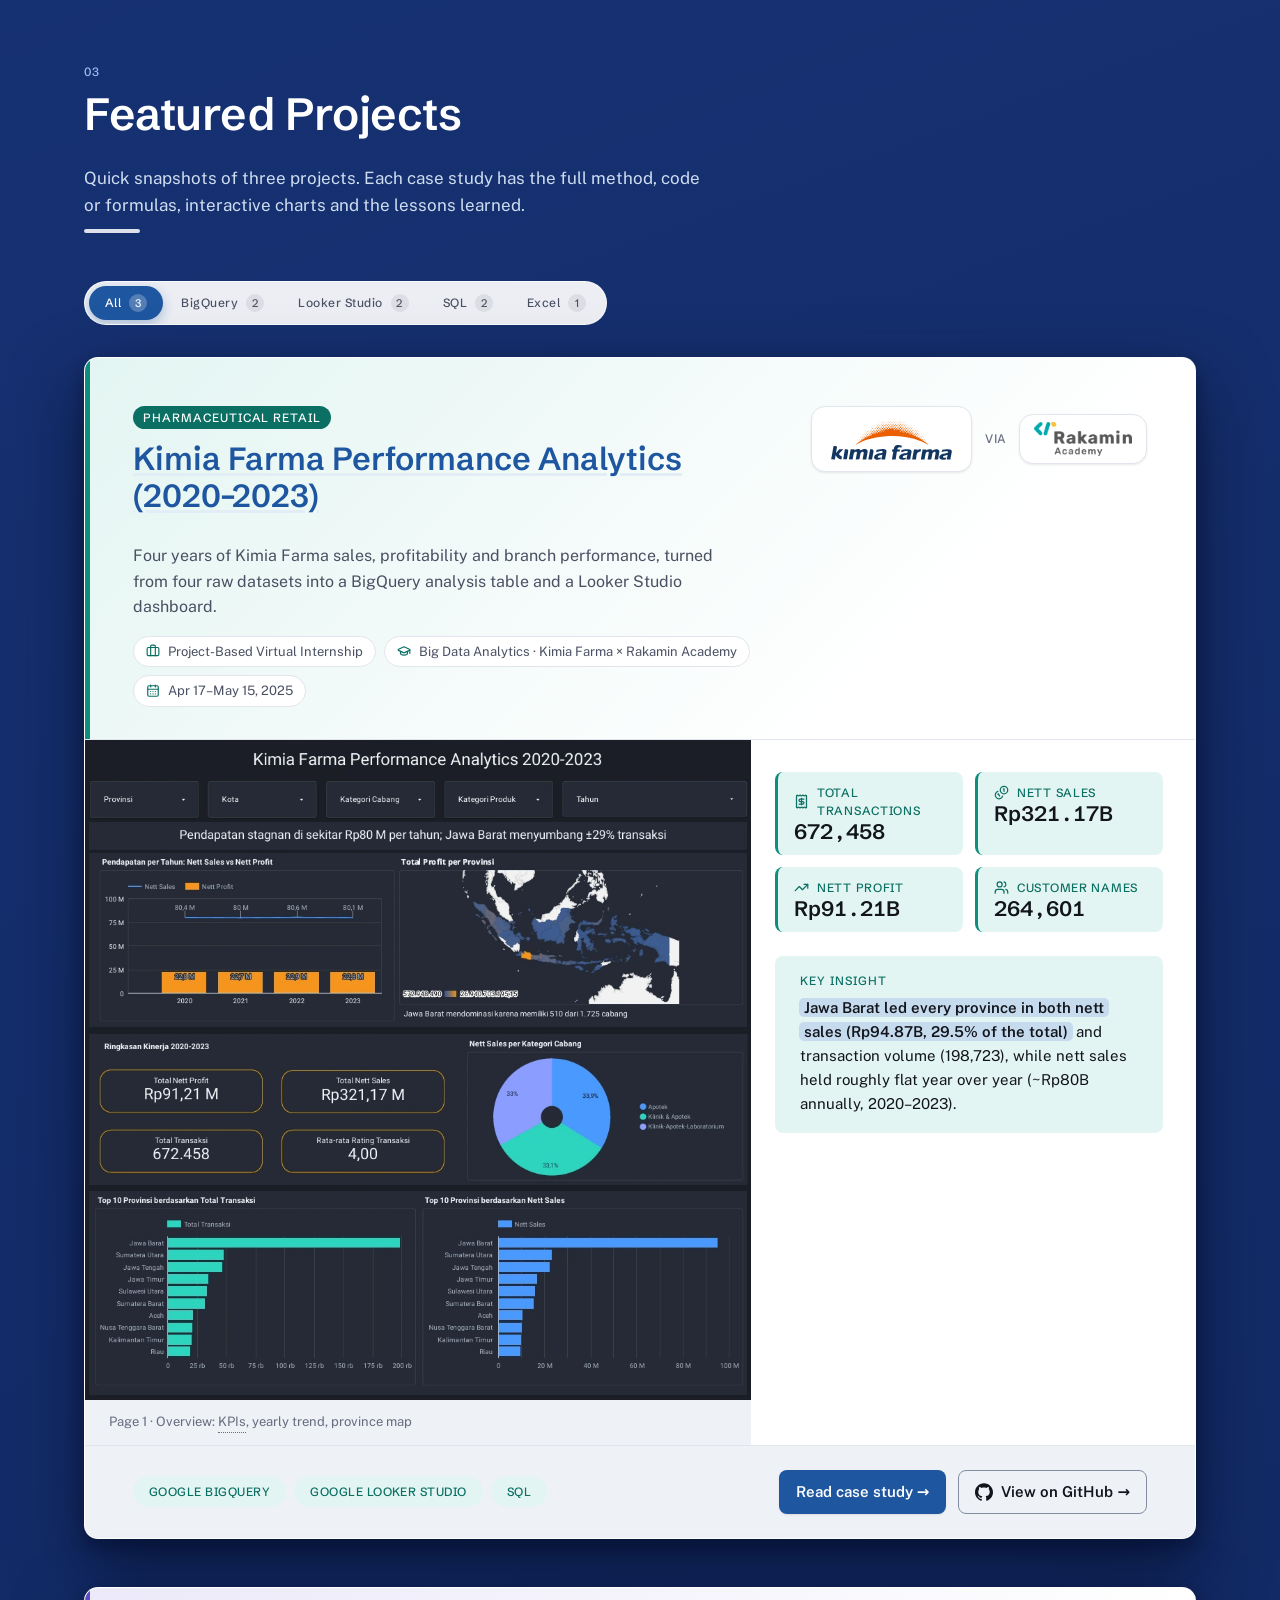
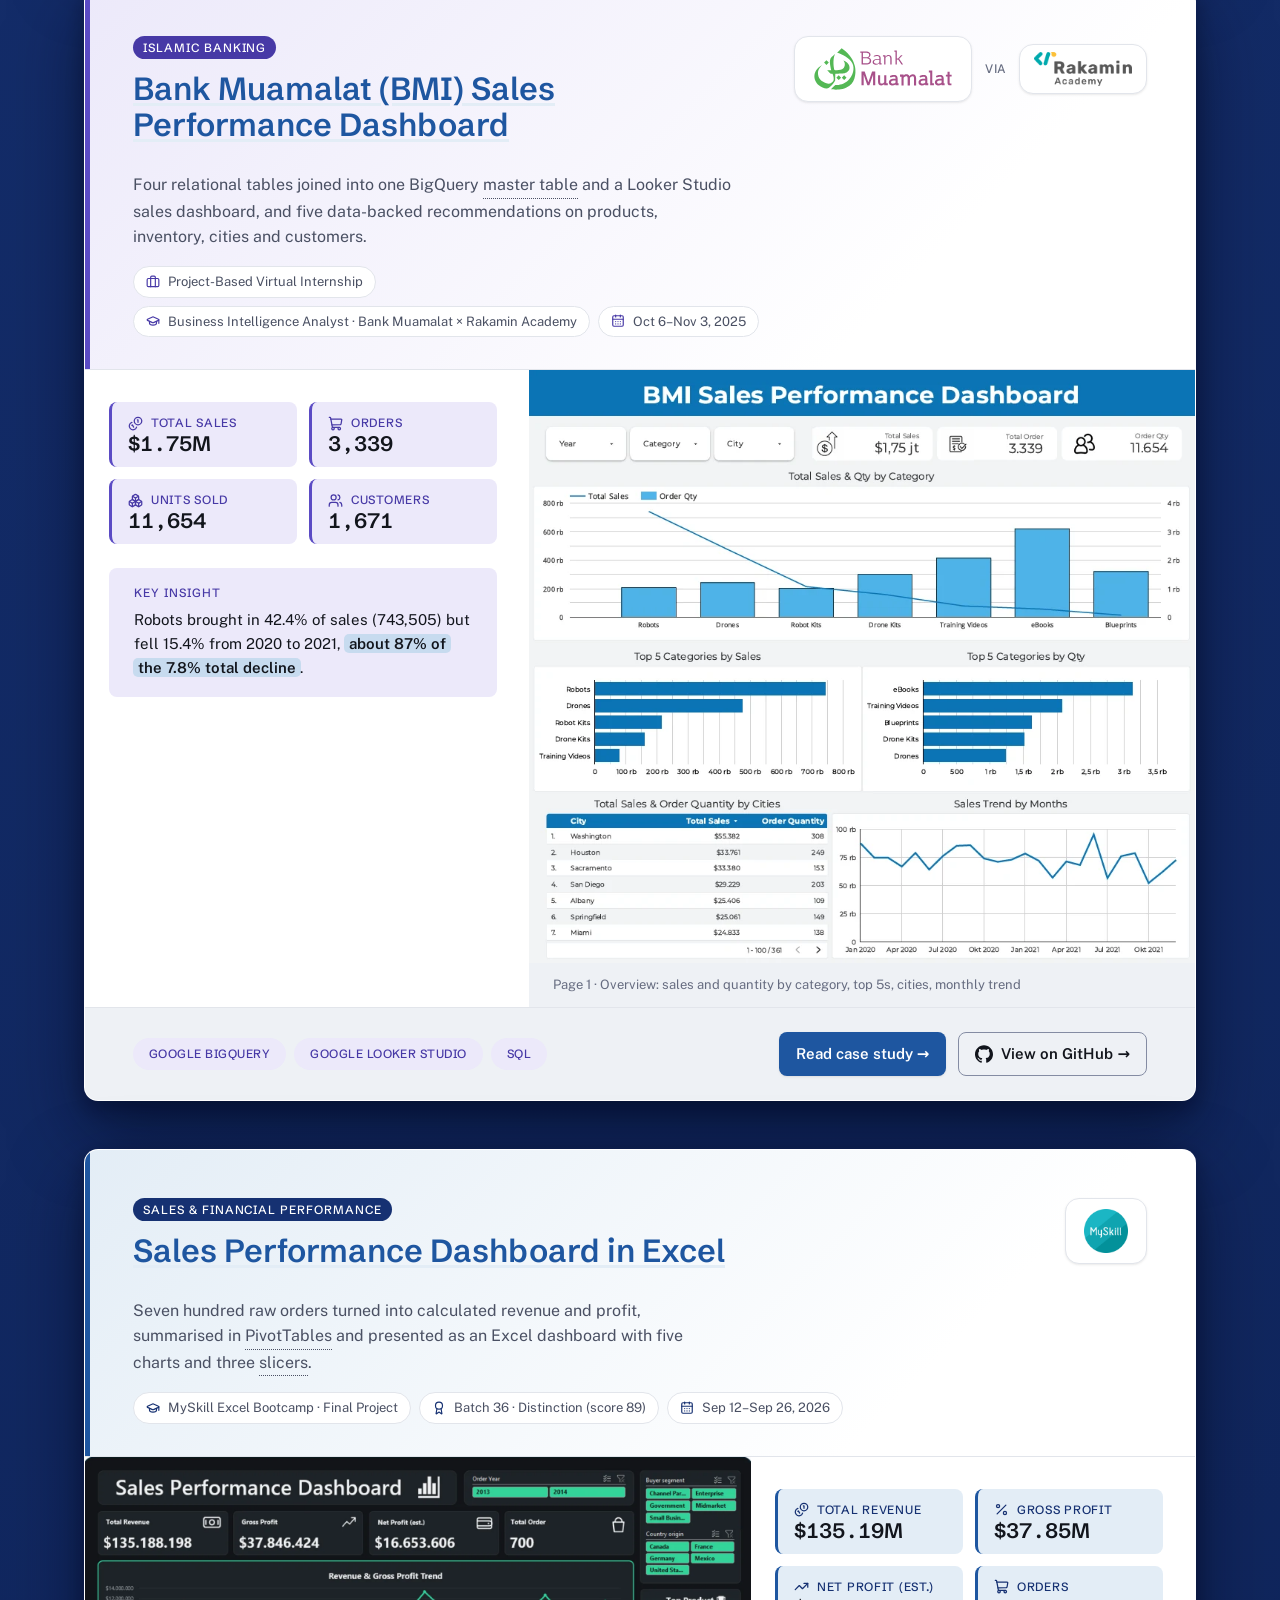
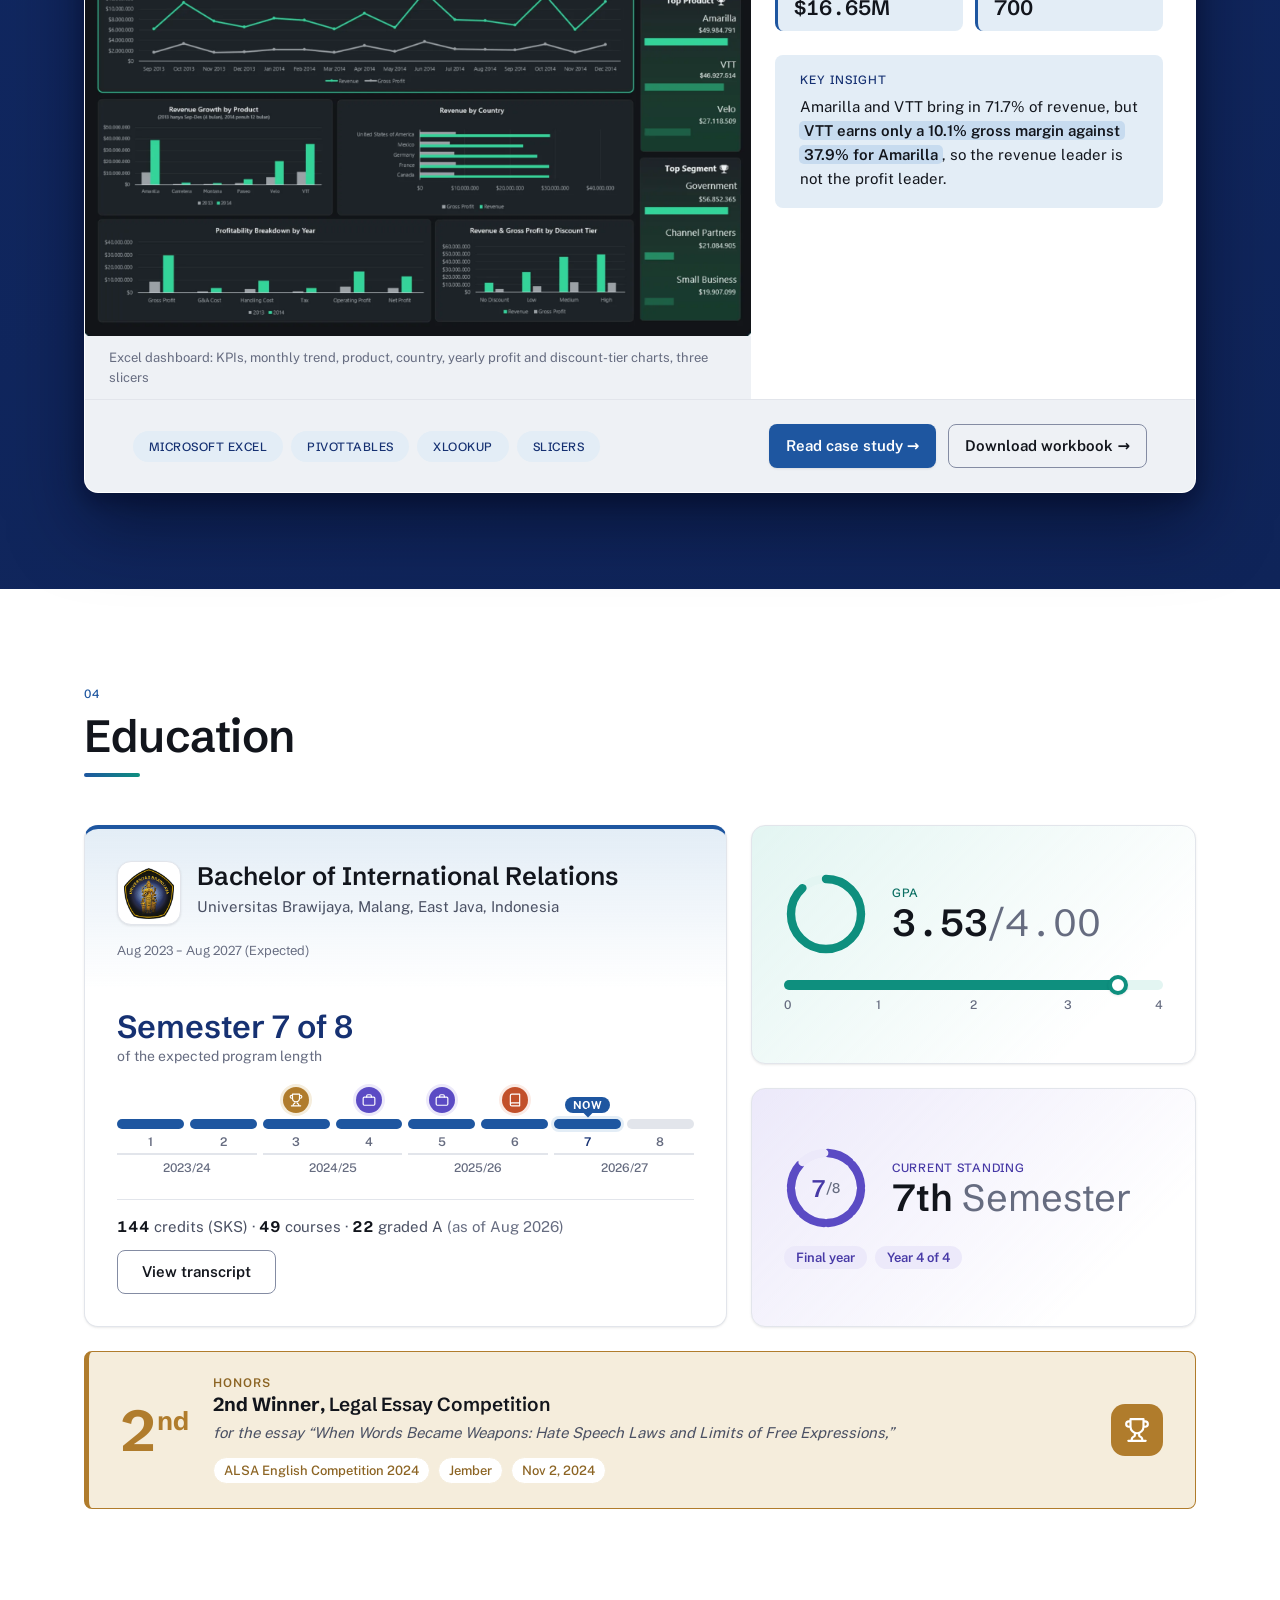
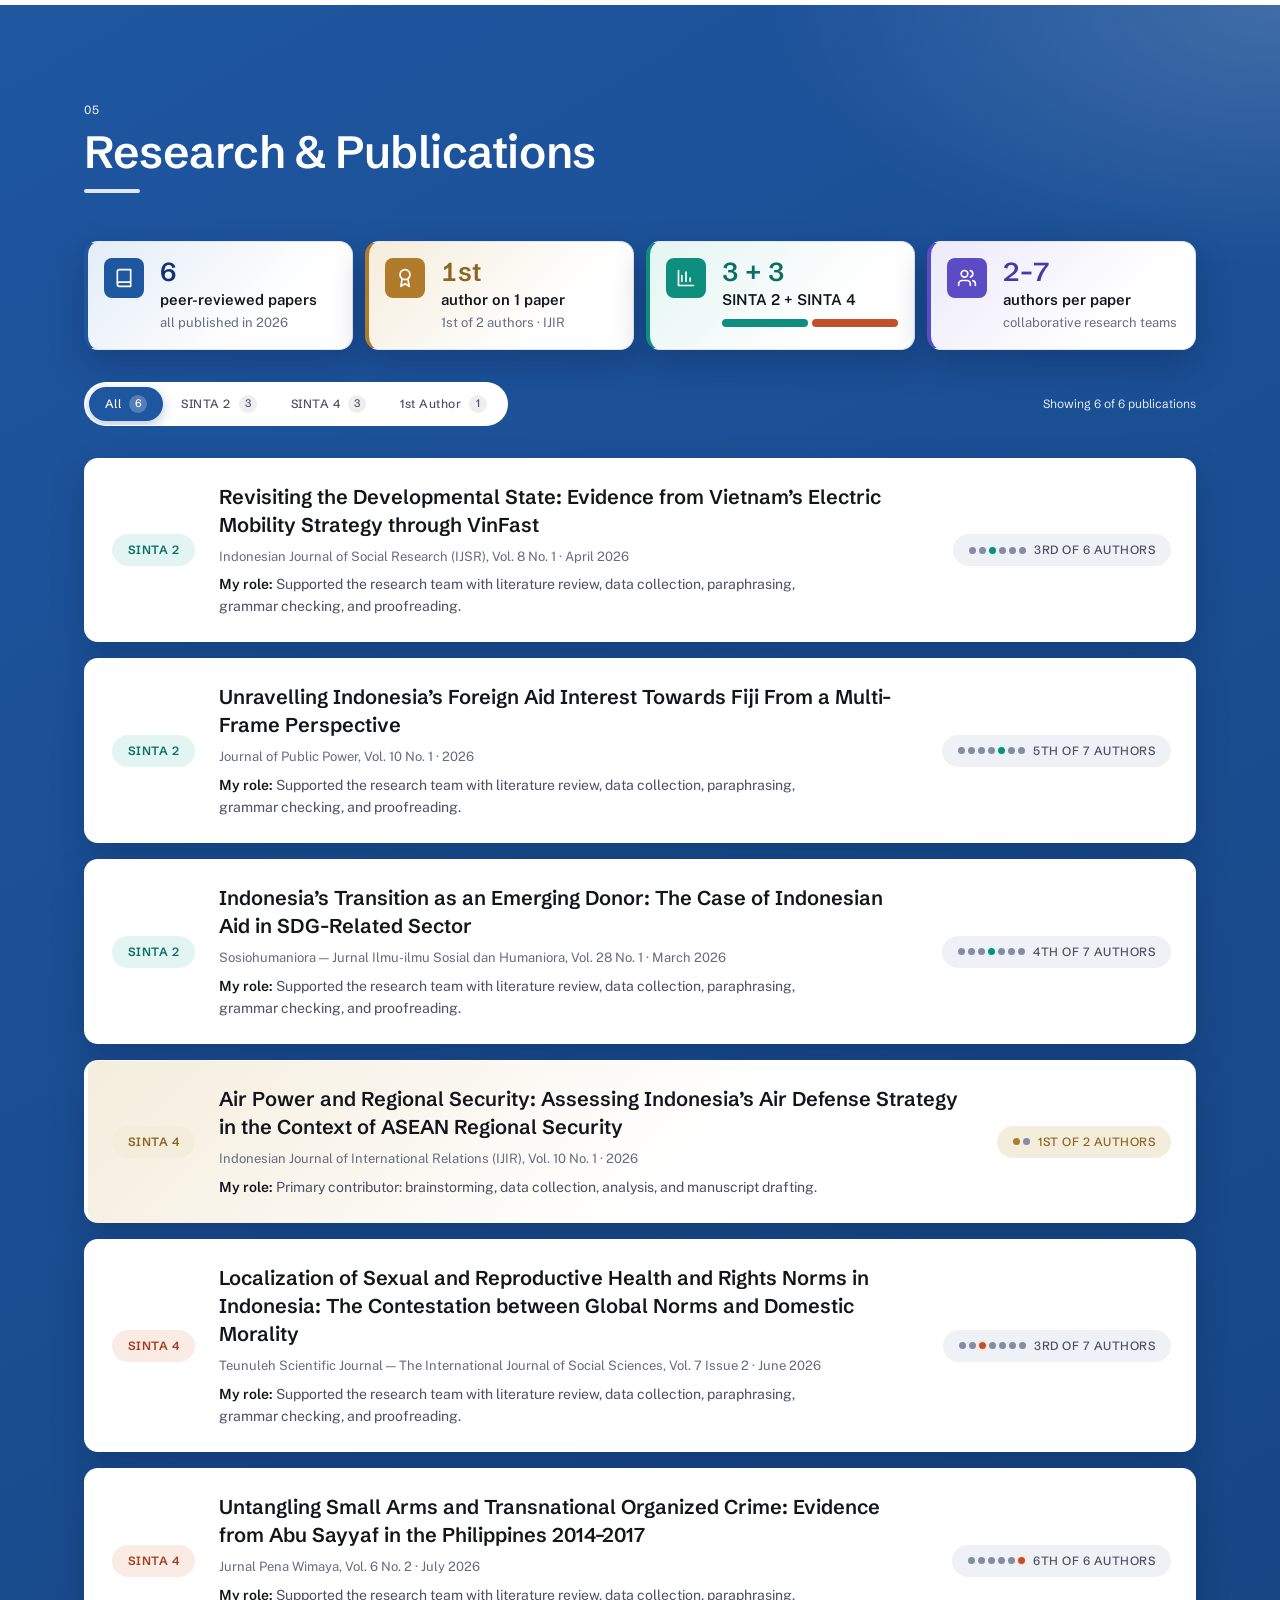
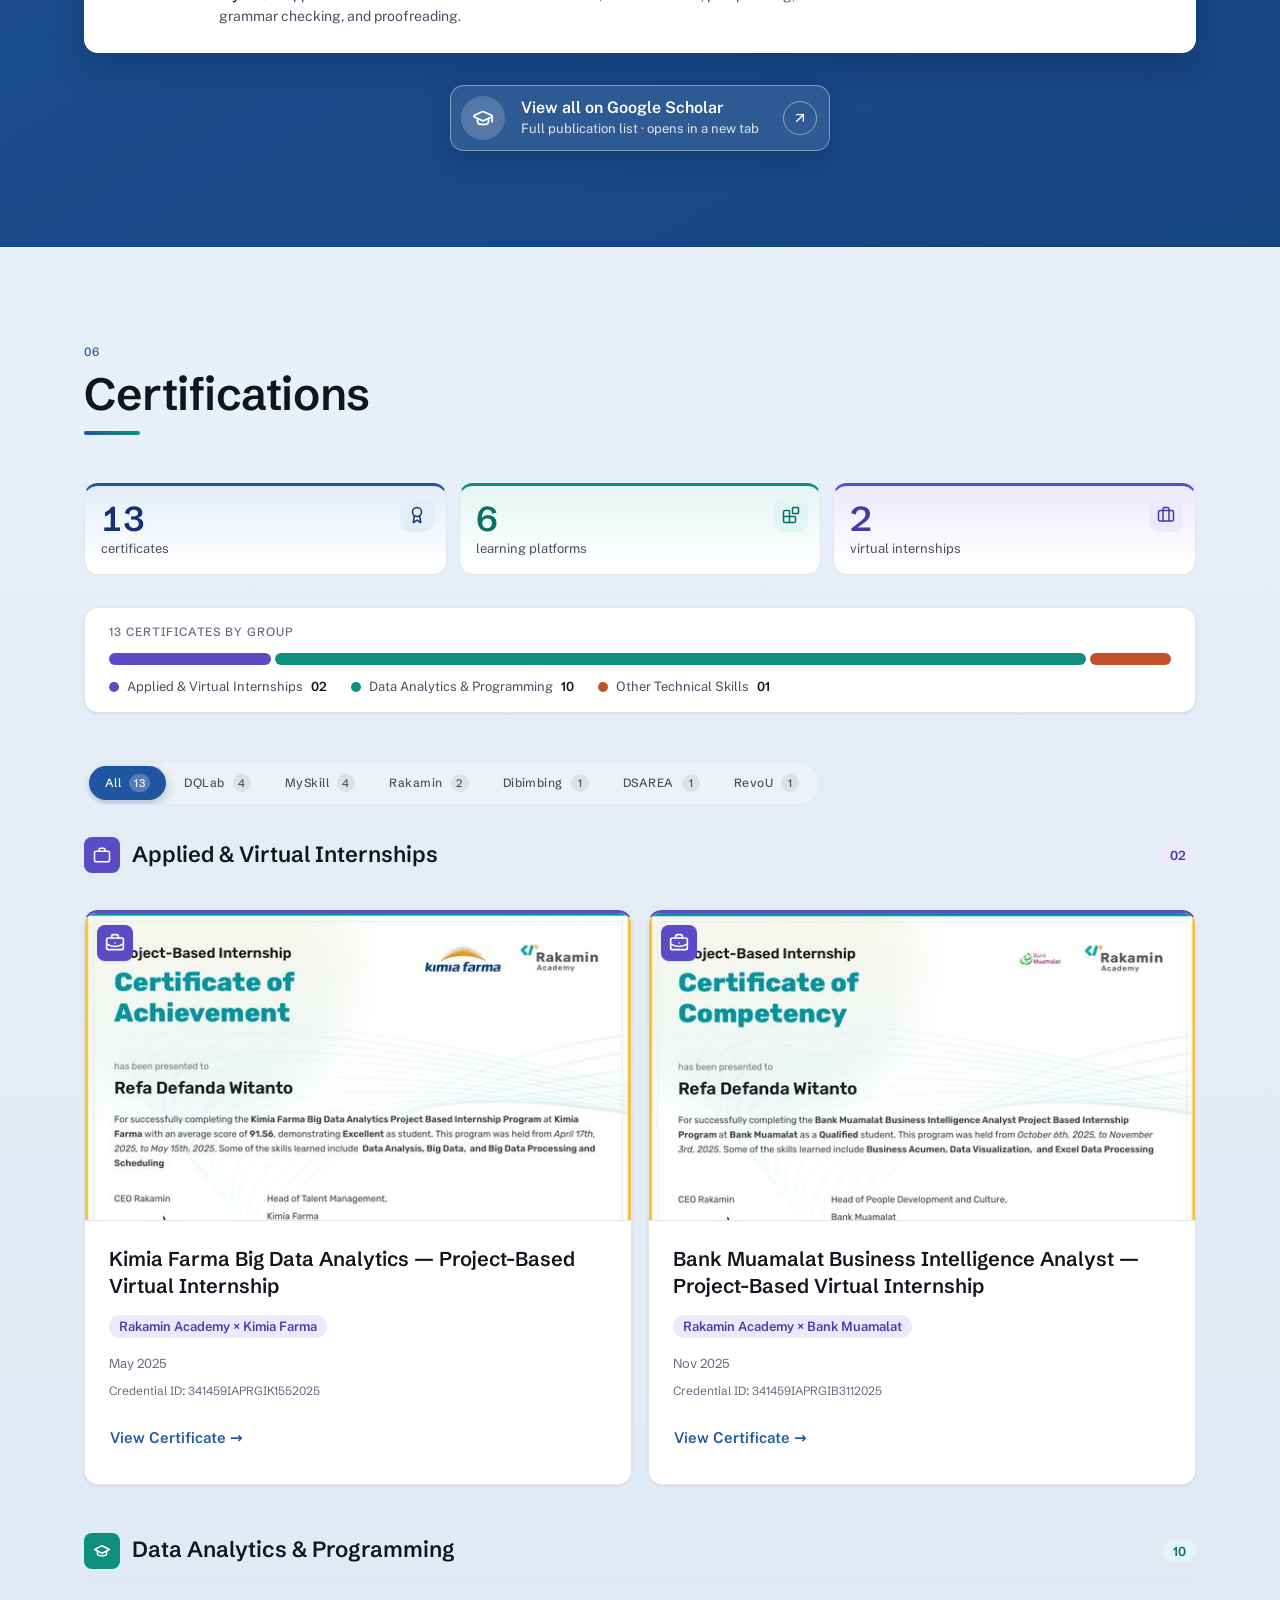
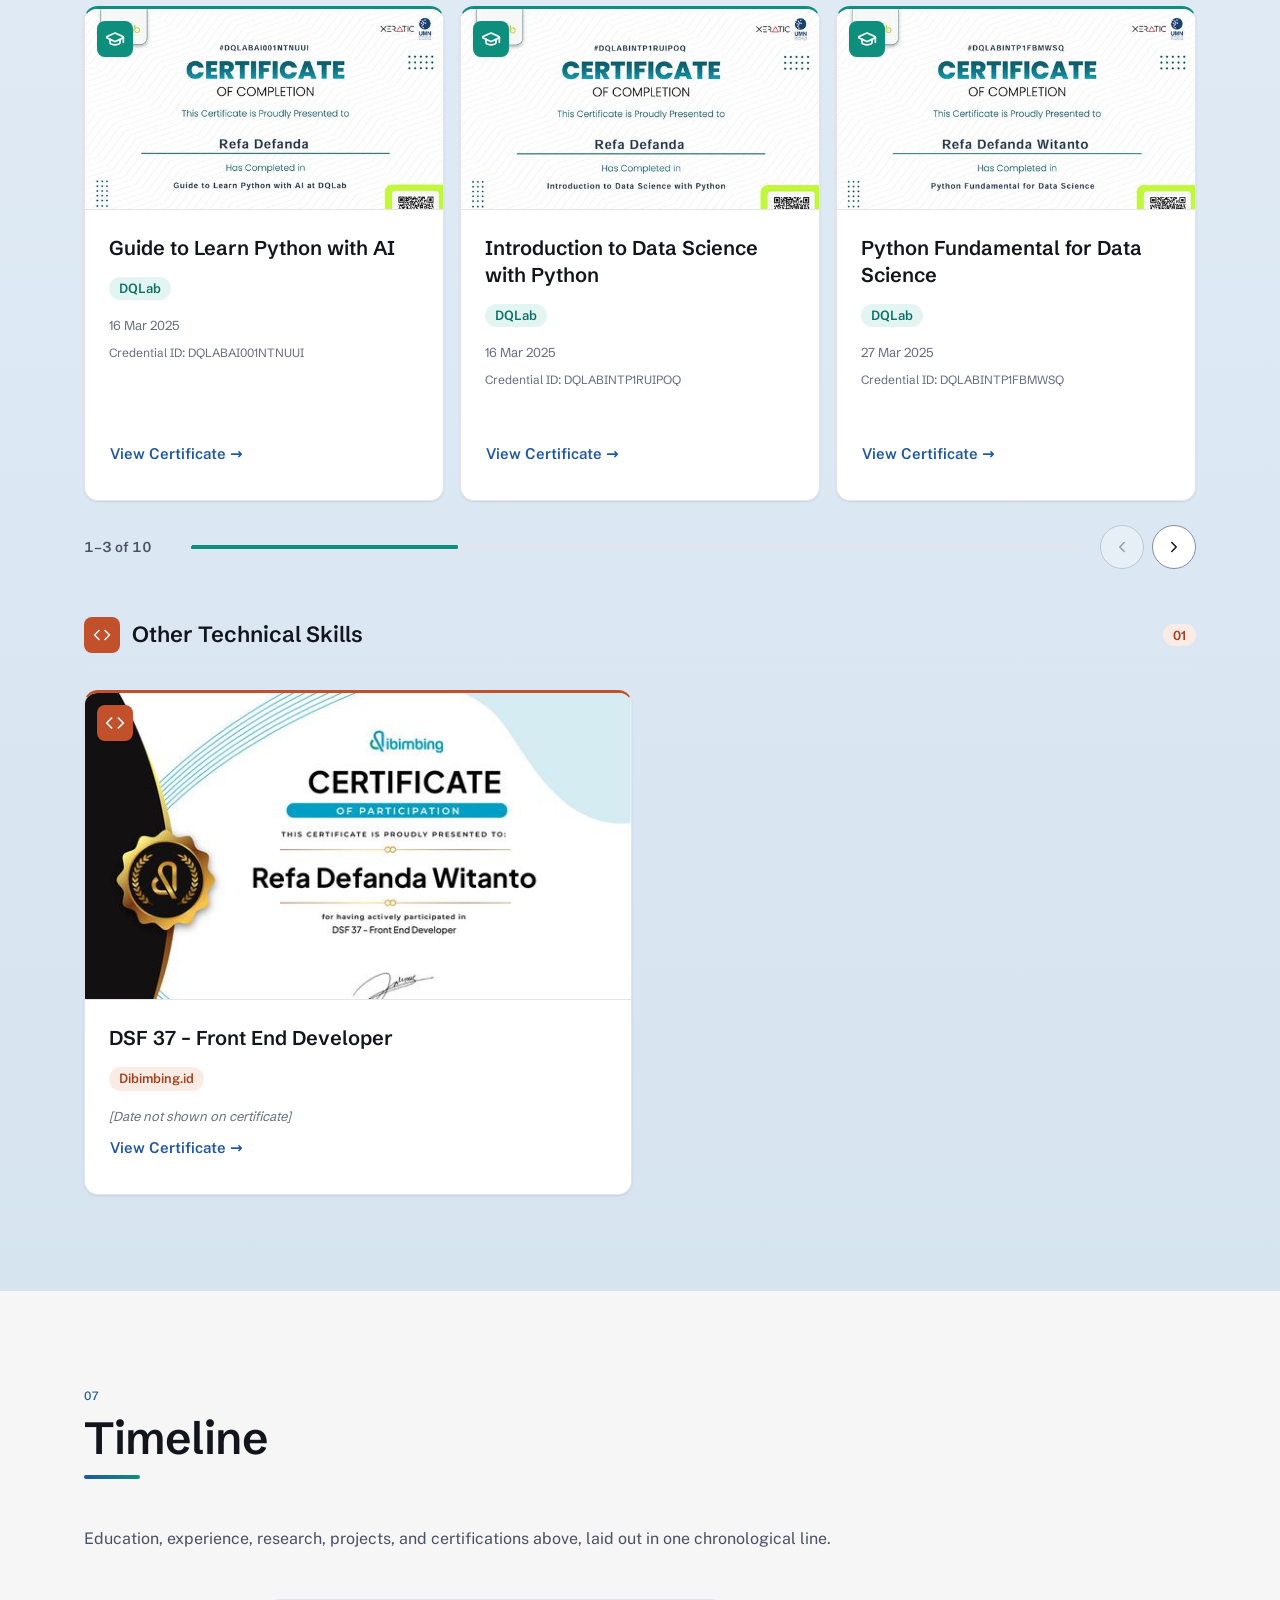
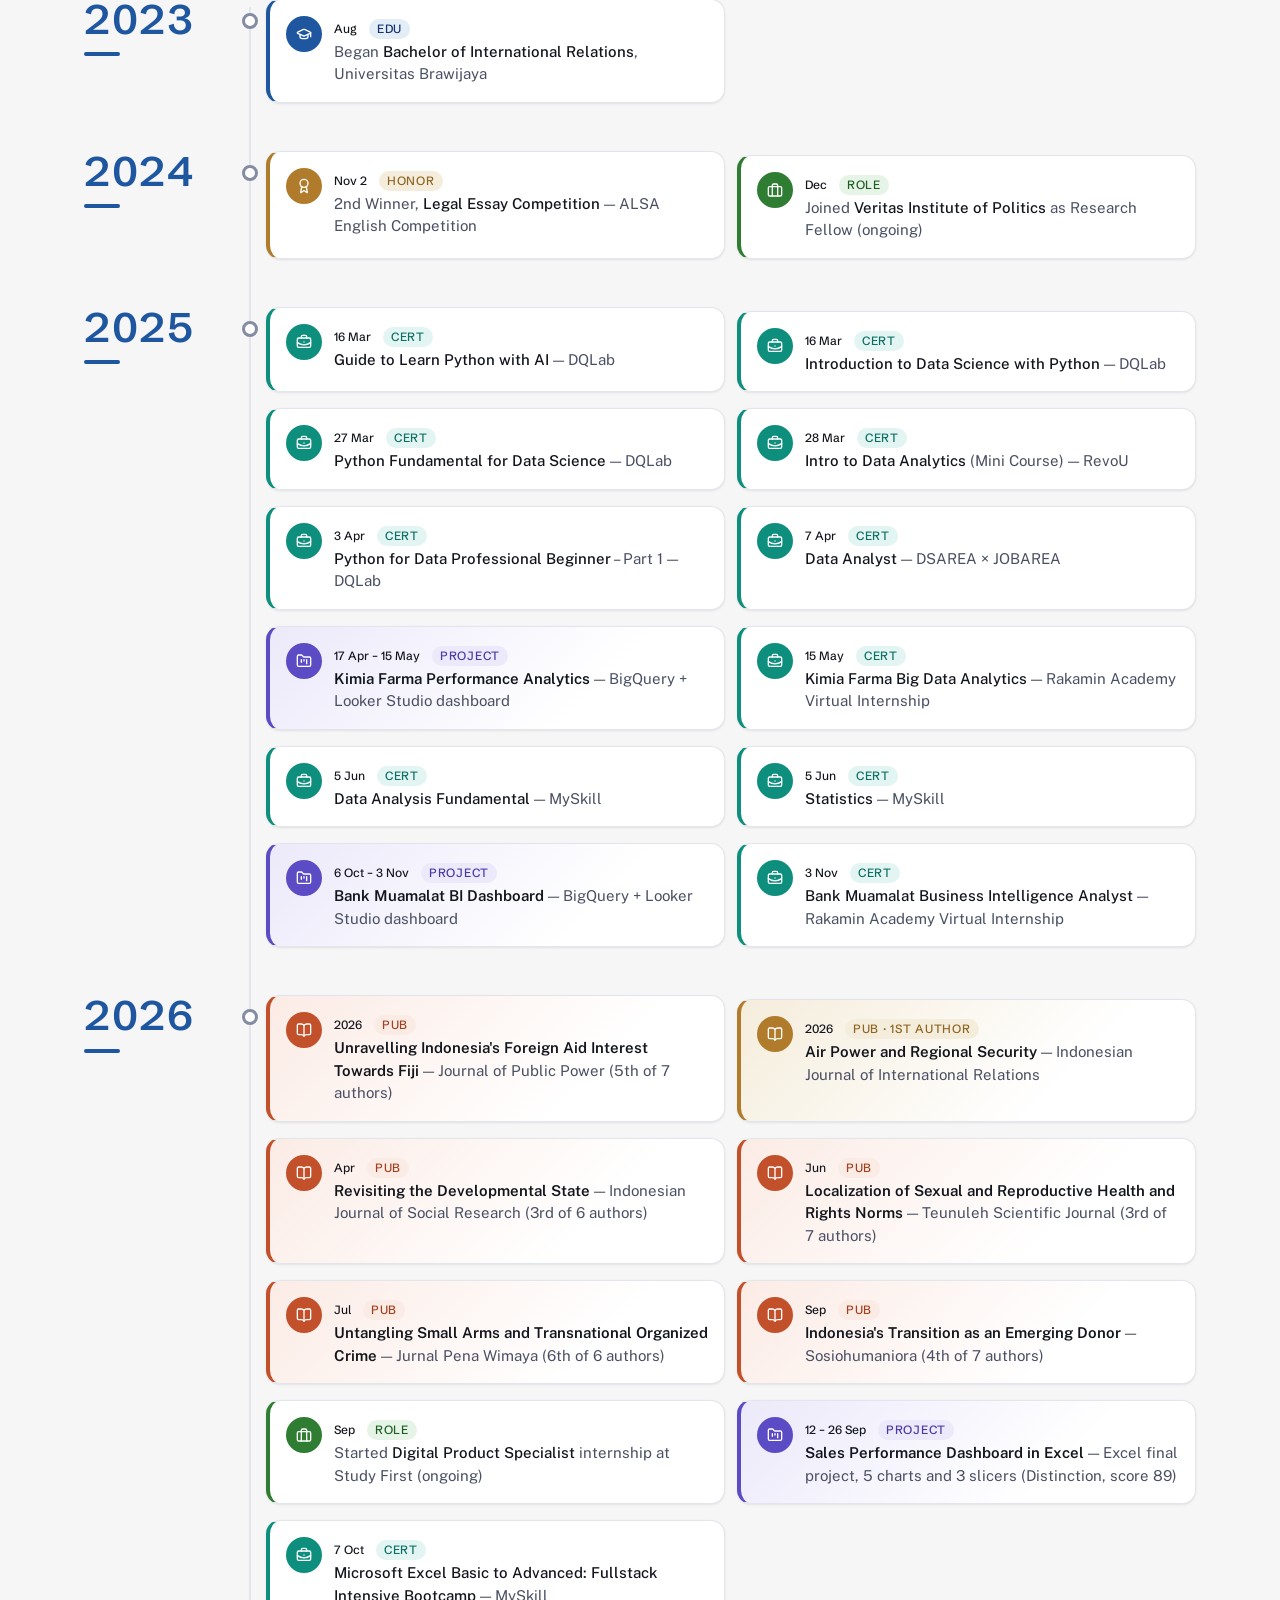
==== commit 22c72440: "Update Portfolio" ====
--- a/index.html
+++ b/index.html
@@ -141,13 +141,20 @@
         <h1 class="hero__name">Refa Defanda Witanto</h1>
 
         <p class="hero__role">
-          <span class="sr-only">Looking for internships in data analytics, business analysis and research.</span>
-          <span class="hero__role-label" aria-hidden="true">Looking for internships in</span>
+          <span class="sr-only">Focused on data analytics, business analysis and research.</span>
+          <span class="hero__role-label" aria-hidden="true">Focused on</span>
           <span class="role-rotator" aria-hidden="true">
             <span class="role-rotator__item">Data Analytics</span>
             <span class="role-rotator__item">Business Analysis</span>
             <span class="role-rotator__item">Research</span>
           </span>
+        </p>
+
+        <!-- AVAILABILITY BADGE. Currently OFF (I'm interning). To show it, delete the word "hidden" below.
+             To hide it again, add the word "hidden" back. Nothing else needs to change. -->
+        <p class="hero__status" hidden>
+          <svg viewBox="0 0 24 24" fill="none" stroke="currentColor" stroke-width="2" stroke-linecap="round" stroke-linejoin="round" aria-hidden="true" focusable="false"><path d="M16 20V4a2 2 0 0 0-2-2h-4a2 2 0 0 0-2 2v16"/><rect width="20" height="14" x="2" y="6" rx="2"/></svg>
+          Open to opportunities
         </p>
 
         <p class="hero__tagline">
@@ -885,8 +892,13 @@
 
       </div>
 
-      <a class="btn btn--ghost" href="https://scholar.google.com/citations?user=X9B00VQAAAAJ&amp;hl=id&amp;oi=ao" target="_blank" rel="noopener noreferrer">
-        View all on Google Scholar →
+      <a class="btn btn--ghost scholar-cta" href="https://scholar.google.com/citations?user=X9B00VQAAAAJ&amp;hl=id&amp;oi=ao" target="_blank" rel="noopener noreferrer">
+        <span class="scholar-cta__icon" aria-hidden="true"><svg viewBox="0 0 24 24" fill="none" stroke="currentColor" stroke-width="2" stroke-linecap="round" stroke-linejoin="round" aria-hidden="true" focusable="false"><path d="M21.42 10.922a1 1 0 0 0-.019-1.838L12.83 5.18a2 2 0 0 0-1.66 0L2.6 9.08a1 1 0 0 0 0 1.832l8.57 3.908a2 2 0 0 0 1.66 0z" /> <path d="M22 10v6" /> <path d="M6 12.5V16a6 3 0 0 0 12 0v-3.5" /></svg></span>
+        <span class="scholar-cta__text">
+          <span class="scholar-cta__title">View all on Google Scholar</span>
+          <span class="scholar-cta__sub">Full publication list · opens in a new tab</span>
+        </span>
+        <span class="scholar-cta__arrow" aria-hidden="true"><svg viewBox="0 0 24 24" fill="none" stroke="currentColor" stroke-width="2" stroke-linecap="round" stroke-linejoin="round" aria-hidden="true" focusable="false"><path d="M7 7h10v10"/><path d="M7 17 17 7"/></svg></span>
       </a>
     </section>
 
--- a/assets/css/extras.css
+++ b/assets/css/extras.css
@@ -27,14 +27,27 @@
 .role-rotator.is-rotating .role-rotator__item.is-leaving { opacity: 0; transform: translateY(-105%); }
 
 /* ---- 2. Hero background: slow dot grid + a few drawn data lines ---- */
+/* The hero's own box is capped at 1240px, so its background used to stop there and left a visible edge on wide
+   screens. The glow and the dots now live on layers that are exactly one viewport wide and centred on the hero,
+   while the hero (and its content) keeps its normal container width. 50% + 521px / 50% - 620px reproduce where
+   the glows sat before. `main` clips sideways so 100vw (which counts the scrollbar) can never add a scrollbar. */
+main { overflow-x: clip; }
+main > section.band-hero { background: var(--band-light); position: relative; }
+main > section.band-hero::before {
+  content: ""; position: absolute; z-index: -1; pointer-events: none;
+  top: 0; bottom: 0; left: 50%; width: 100vw; margin-left: -50vw;
+  background:
+    radial-gradient(900px 520px at min(92%, calc(50% + 521px)) 18%, rgba(30, 86, 160, 0.16), transparent 62%),
+    radial-gradient(620px 420px at max(0%, calc(50% - 620px)) 100%, rgba(30, 86, 160, 0.07), transparent 70%);
+}
 .hero { isolation: isolate; }
-.hero > .hero__bg { position: absolute; inset: 0; z-index: -1; max-width: none; width: auto; margin: 0; padding: 0; overflow: hidden; pointer-events: none; }
+.hero > .hero__bg { position: absolute; inset: 0 auto 0 50%; z-index: -1; max-width: none; width: 100vw; margin: 0 0 0 -50vw; padding: 0; overflow: hidden; pointer-events: none; }
 .hero__bg-dots {
   position: absolute; inset: -28px;
   background-image: radial-gradient(circle, rgba(30, 86, 160, 0.30) 1.2px, transparent 1.7px);
   background-size: 28px 28px;
-  -webkit-mask-image: radial-gradient(ellipse 70% 80% at 85% 20%, #000 0%, transparent 72%);
-          mask-image: radial-gradient(ellipse 70% 80% at 85% 20%, #000 0%, transparent 72%);
+  -webkit-mask-image: radial-gradient(ellipse 70% 80% at min(85%, calc(50% + 434px)) 20%, #000 0%, transparent 72%);
+          mask-image: radial-gradient(ellipse 70% 80% at min(85%, calc(50% + 434px)) 20%, #000 0%, transparent 72%);
   animation: heroDots 24s linear infinite;
 }
 @keyframes heroDots { to { transform: translate(28px, 28px); } }
@@ -114,3 +127,44 @@
   .section-heading::after { transition: none; }
   .certs-carousel__track i, .card-glow { transition: none; }
 }
+
+/* ---- 7. KPI tiles on case-study pages: the value is a <dd>, which browsers indent by 40px by default.
+        That pushed short numbers away from the label and made long ones look flush-left. Both now start
+        at the same left edge as the icon and label. ---- */
+.cs-kpis .stat-value { margin: 0; text-align: left; }
+
+/* ---- 8. "View all on Google Scholar": an icon, a second line and a moving arrow instead of a bare text button ---- */
+.research > .btn.scholar-cta {
+  display: flex; align-items: center; gap: var(--space-4); width: fit-content; max-width: 100%; margin-inline: auto;
+  min-height: 64px; padding: 10px 12px 10px 10px; white-space: normal; text-align: left; color: #fff;
+  border-radius: var(--radius-md); border: 1px solid rgba(255, 255, 255, 0.4); background: rgba(255, 255, 255, 0.1);
+  box-shadow: 0 10px 28px rgba(6, 22, 60, 0.22);
+}
+.scholar-cta__icon, .scholar-cta__arrow { display: grid; place-items: center; flex: none; border-radius: 50%; transition: background var(--duration-base) var(--ease-out), color var(--duration-base) var(--ease-out), transform var(--duration-base) var(--ease-out), border-color var(--duration-base) var(--ease-out); }
+.scholar-cta__icon { width: 44px; height: 44px; background: rgba(255, 255, 255, 0.18); }
+.scholar-cta__icon svg { width: 22px; height: 22px; }
+.scholar-cta__text { display: grid; gap: 2px; }
+.scholar-cta__title { font-size: 1rem; font-weight: 600; line-height: 1.25; }
+.scholar-cta__sub { font-size: 0.8125rem; font-weight: 400; line-height: 1.35; color: rgba(255, 255, 255, 0.85); transition: color var(--duration-base) var(--ease-out); }
+.scholar-cta__arrow { width: 34px; height: 34px; margin-left: var(--space-2); border: 1px solid rgba(255, 255, 255, 0.45); }
+.scholar-cta__arrow svg { width: 16px; height: 16px; }
+.research > .btn.scholar-cta:hover { text-decoration: none; color: var(--band-navy-a); background: #fff; border-color: #fff; transform: translateY(-2px); box-shadow: 0 16px 36px rgba(6, 22, 60, 0.3); }
+.research > .btn.scholar-cta:hover .scholar-cta__icon { background: var(--color-primary-tint); color: var(--color-primary); transform: rotate(-8deg) scale(1.05); }
+.research > .btn.scholar-cta:hover .scholar-cta__sub { color: var(--color-ink-soft); }
+.research > .btn.scholar-cta:hover .scholar-cta__arrow { background: var(--band-navy-a); border-color: var(--band-navy-a); color: #fff; transform: translate(2px, -2px); }
+.research > .btn.scholar-cta:focus-visible { outline: 3px solid #fff; outline-offset: 3px; }
+@media (max-width: 480px) { .research > .btn.scholar-cta { gap: var(--space-3); } .scholar-cta__arrow { margin-left: 0; } }
+@media (prefers-reduced-motion: reduce) {
+  .research > .btn.scholar-cta:hover, .research > .btn.scholar-cta:hover .scholar-cta__icon, .research > .btn.scholar-cta:hover .scholar-cta__arrow { transform: none; }
+}
+
+/* ---- 9. Hero availability badge. Hidden in index.html by default; remove the `hidden` attribute there to show it ---- */
+.hero__status {
+  display: inline-flex; align-items: center; gap: 8px; width: fit-content; margin: 0; padding: 6px 14px 6px 10px;
+  border-radius: var(--radius-full); border: 1px solid rgba(42, 70, 192, 0.22); background: var(--color-primary-tint);
+  color: var(--color-primary); font: 600 0.875rem/1.2 var(--font-body);
+  animation: heroReveal var(--duration-entrance) var(--ease-out) both; animation-delay: 300ms;
+}
+.hero__status[hidden] { display: none; }
+.hero__status svg { width: 16px; height: 16px; flex: none; }
+@media (prefers-reduced-motion: reduce) { .hero__status { animation: none; } }
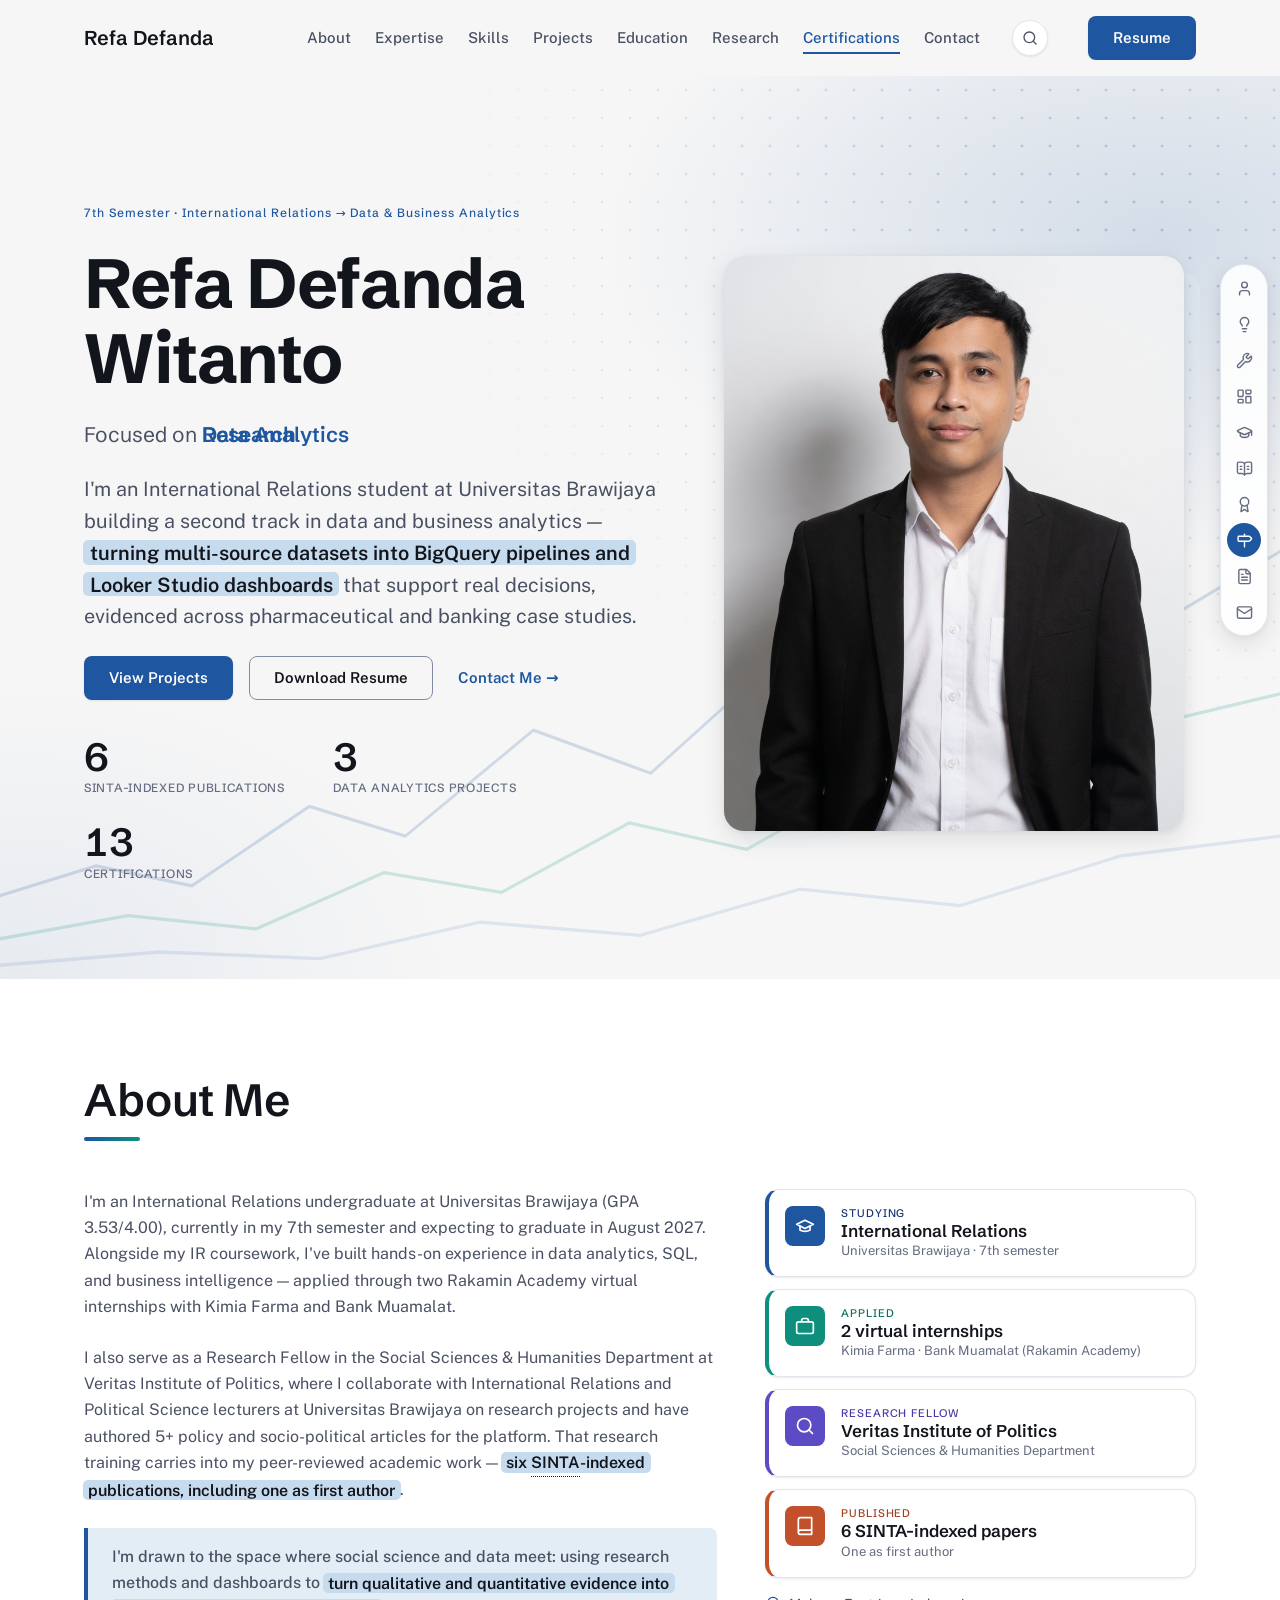
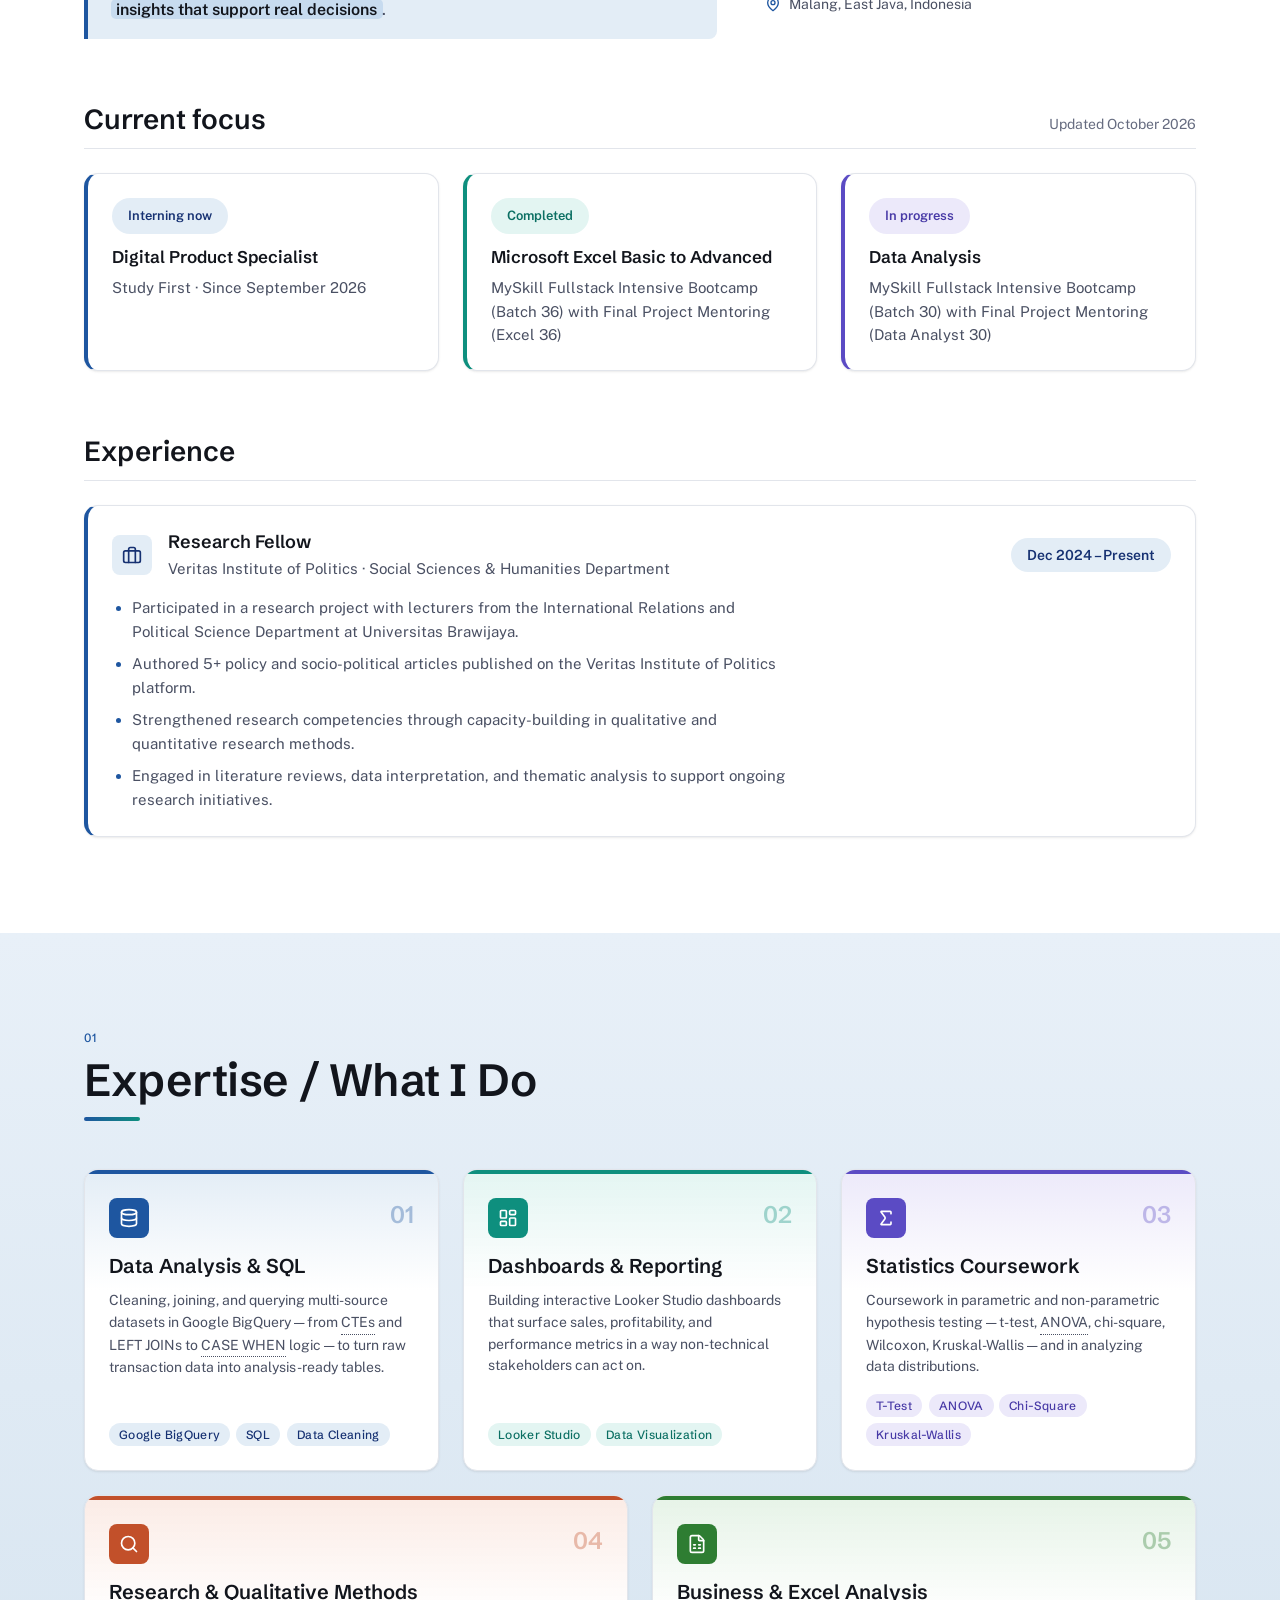
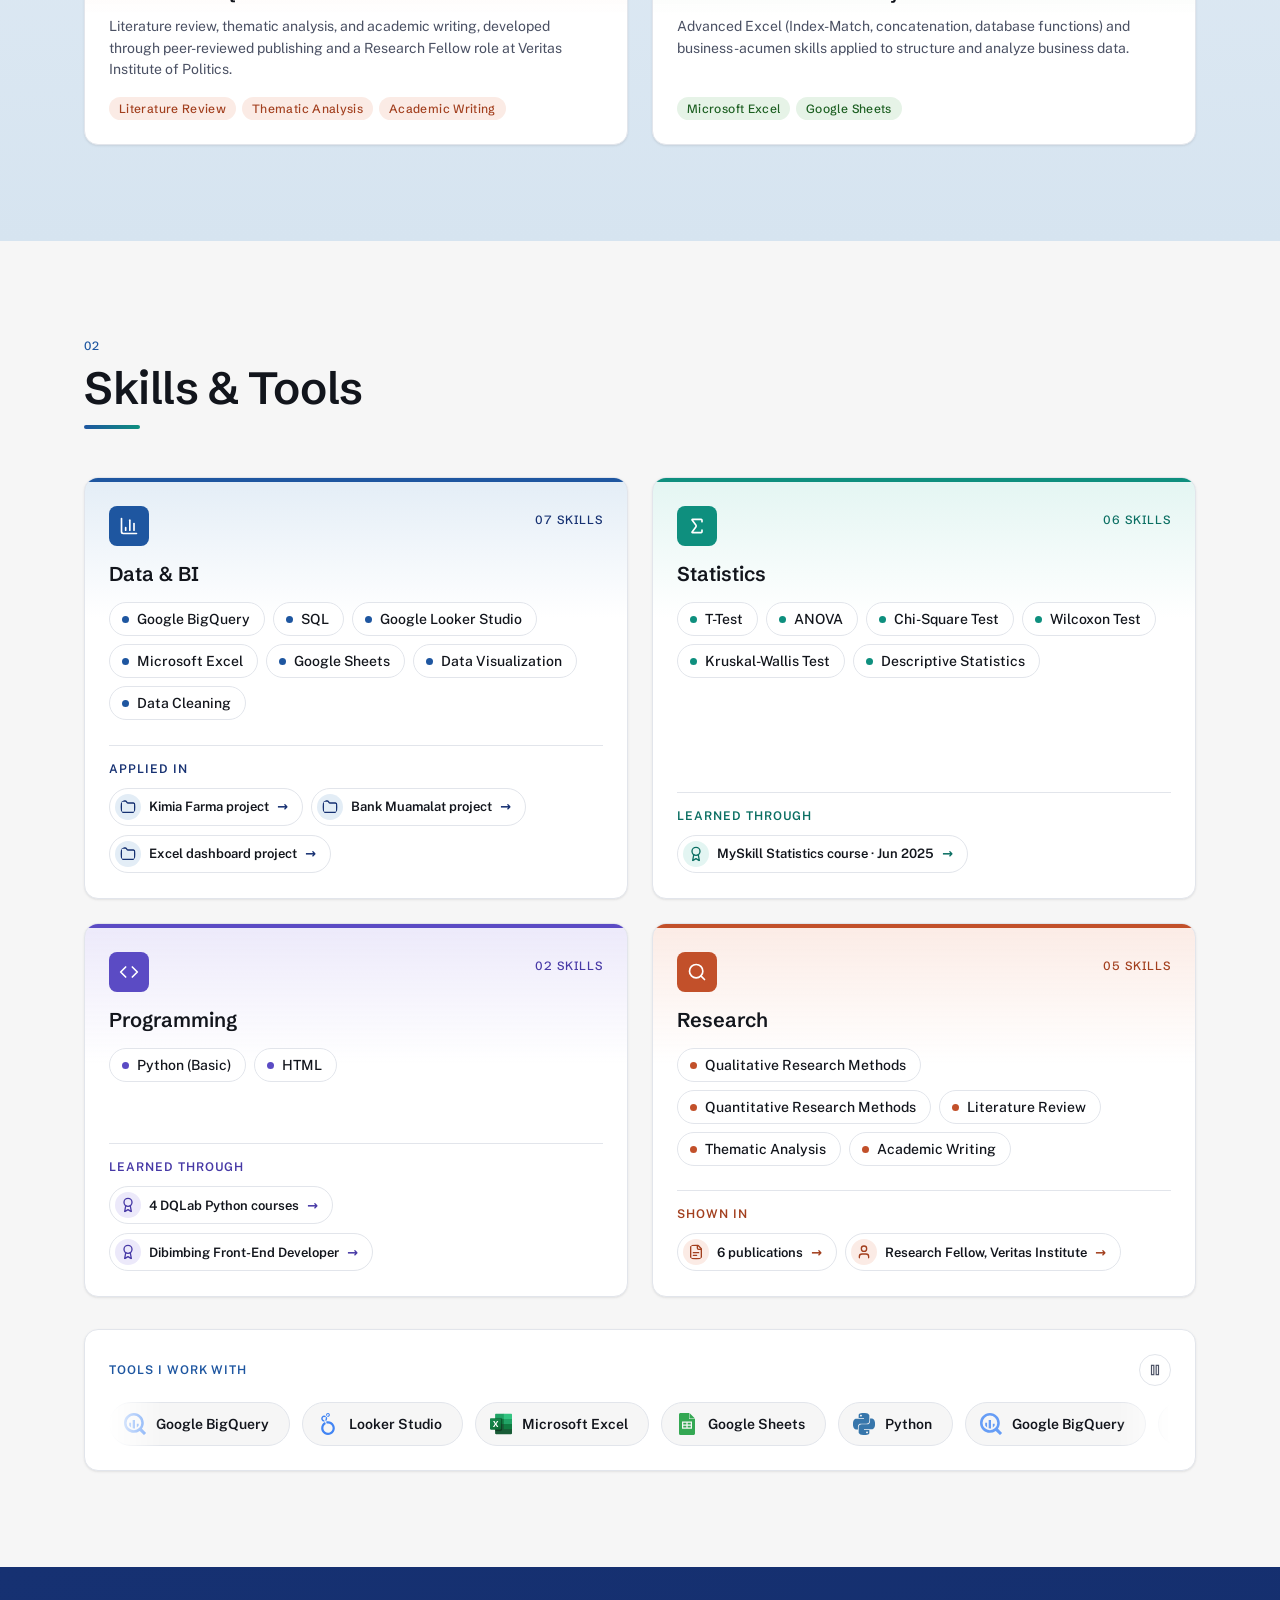
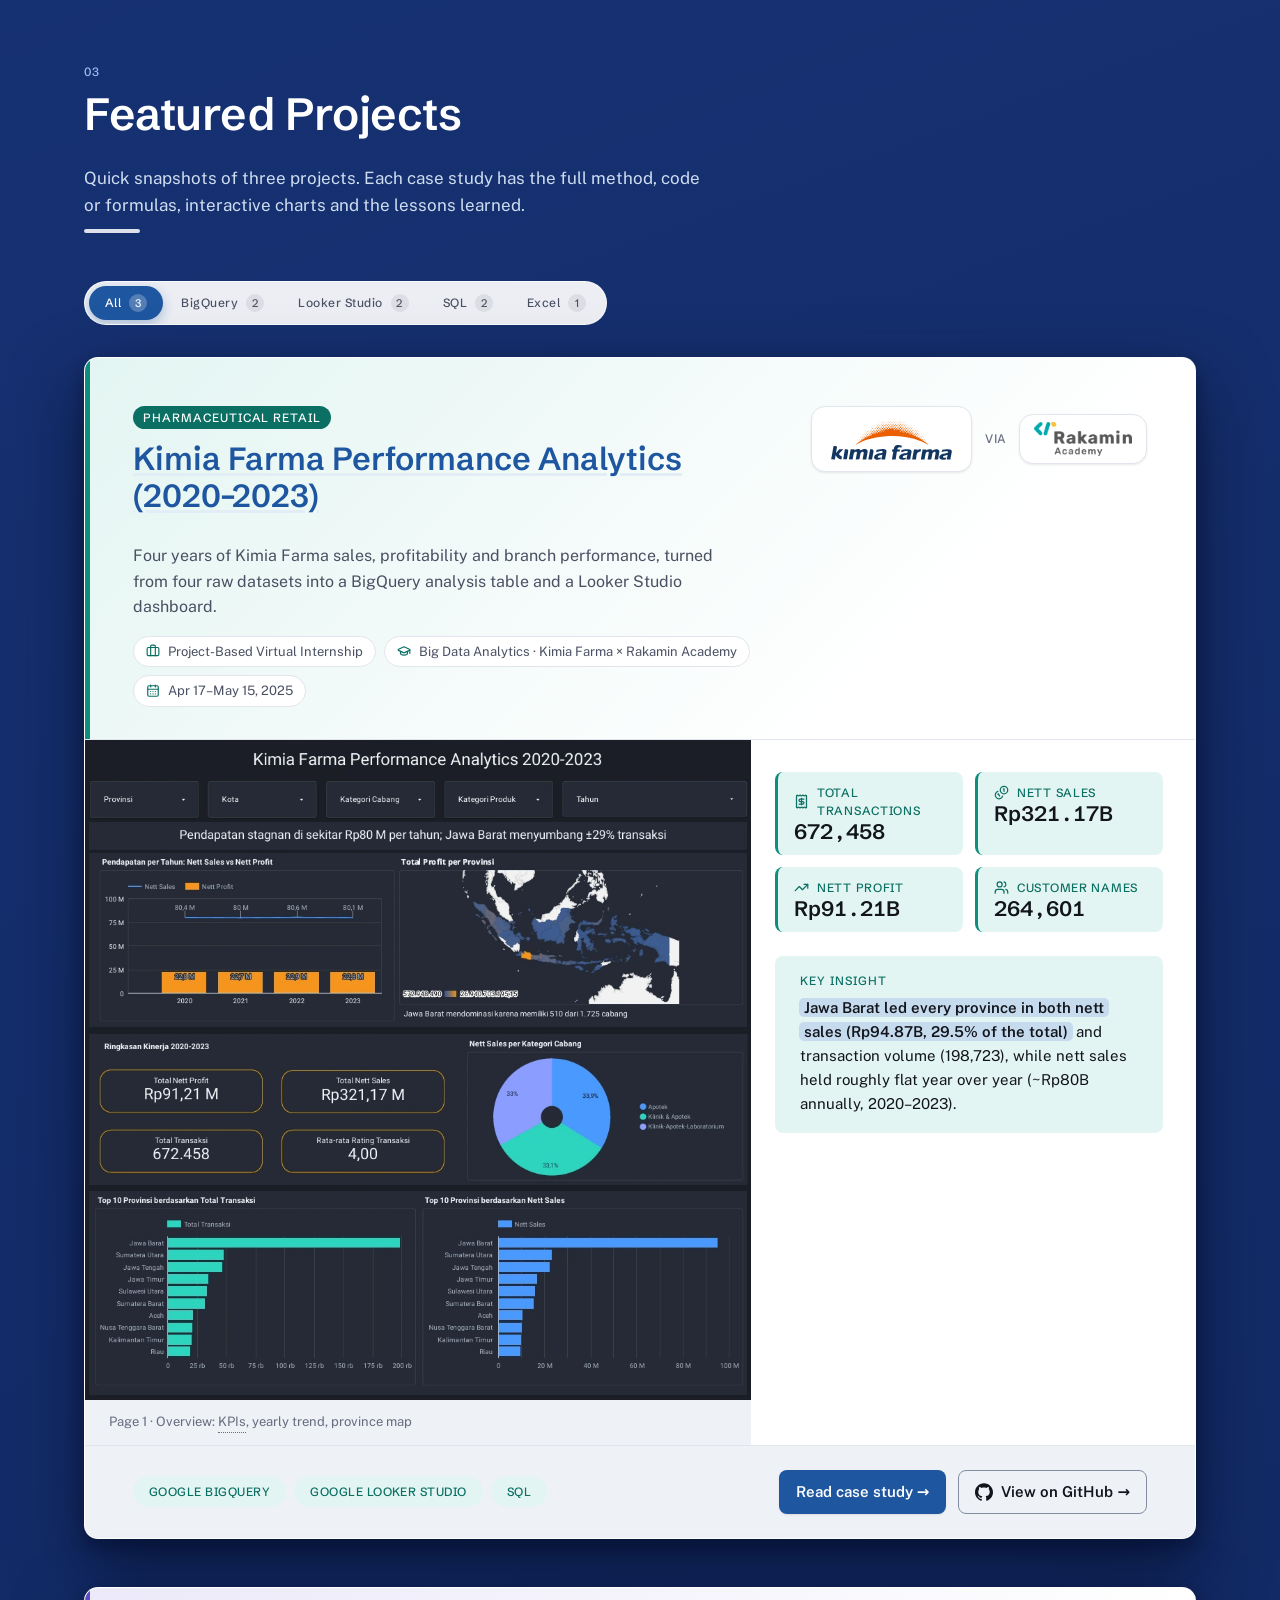
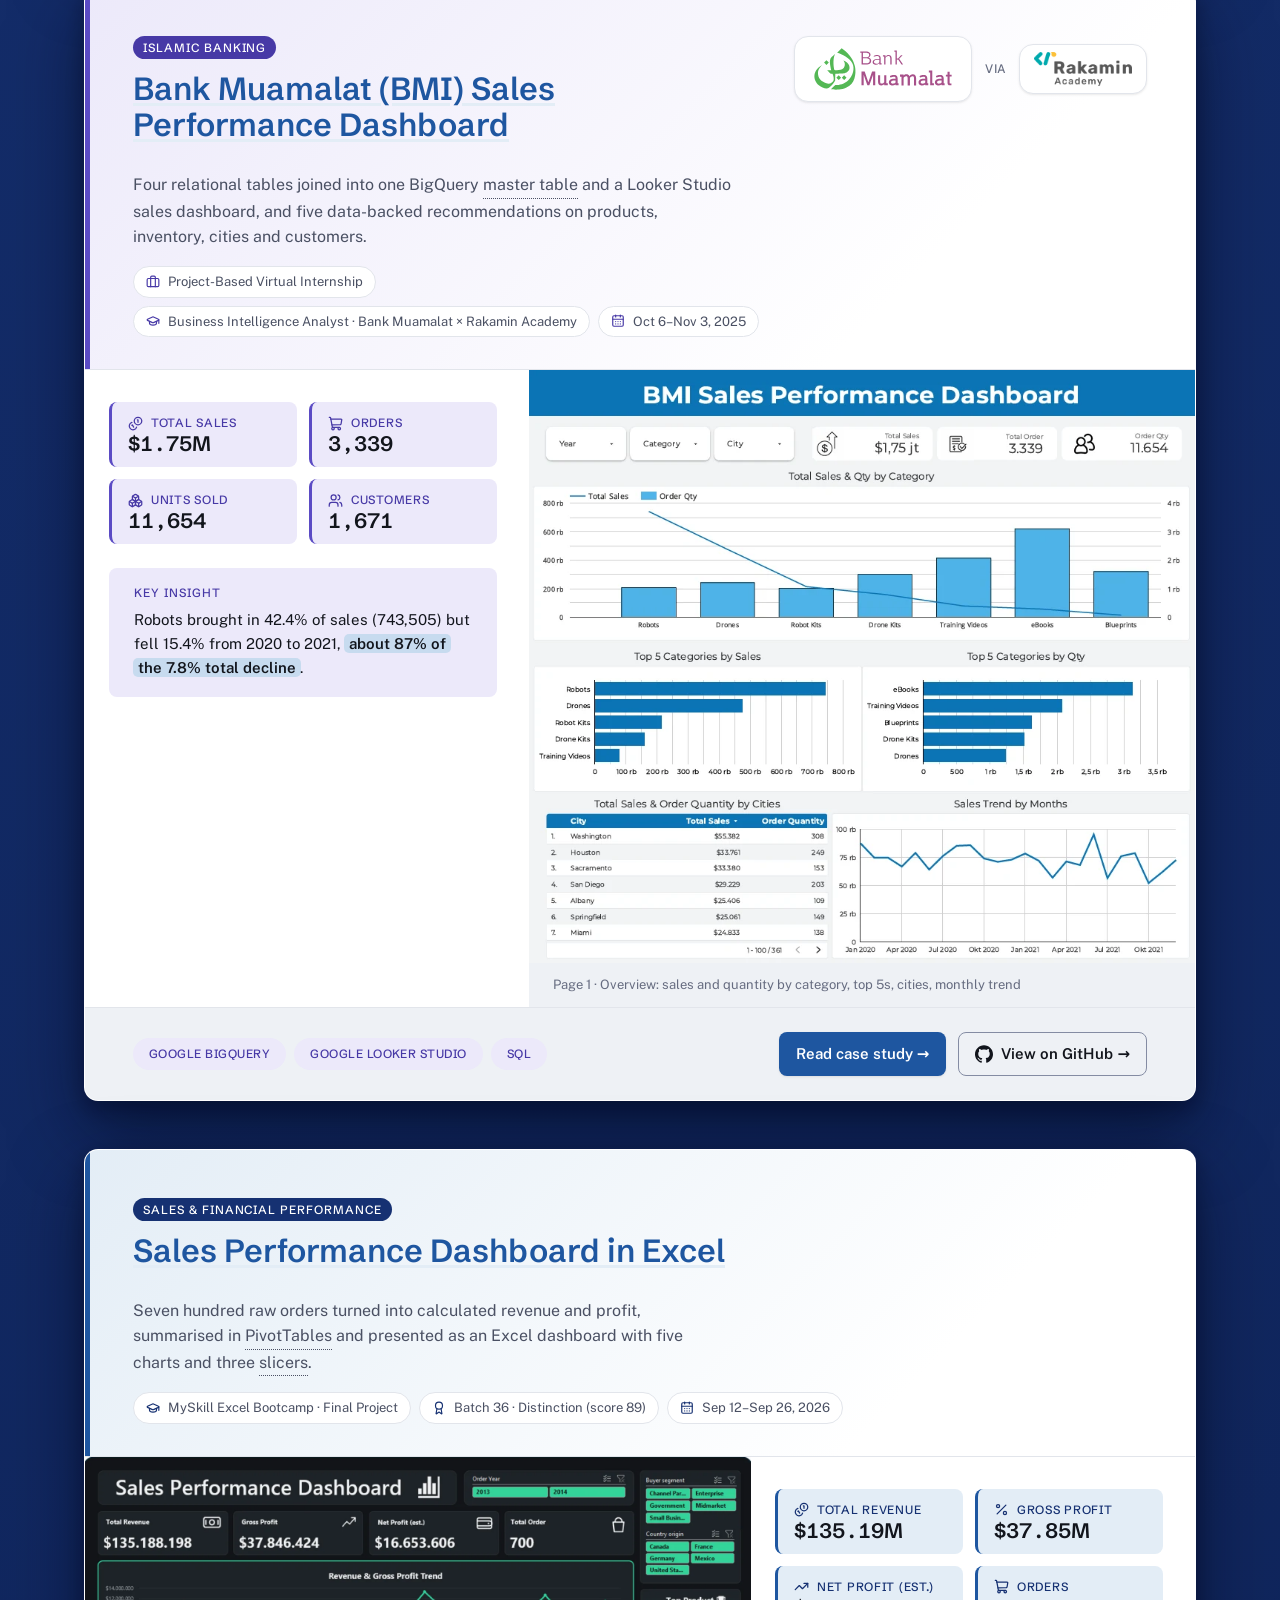
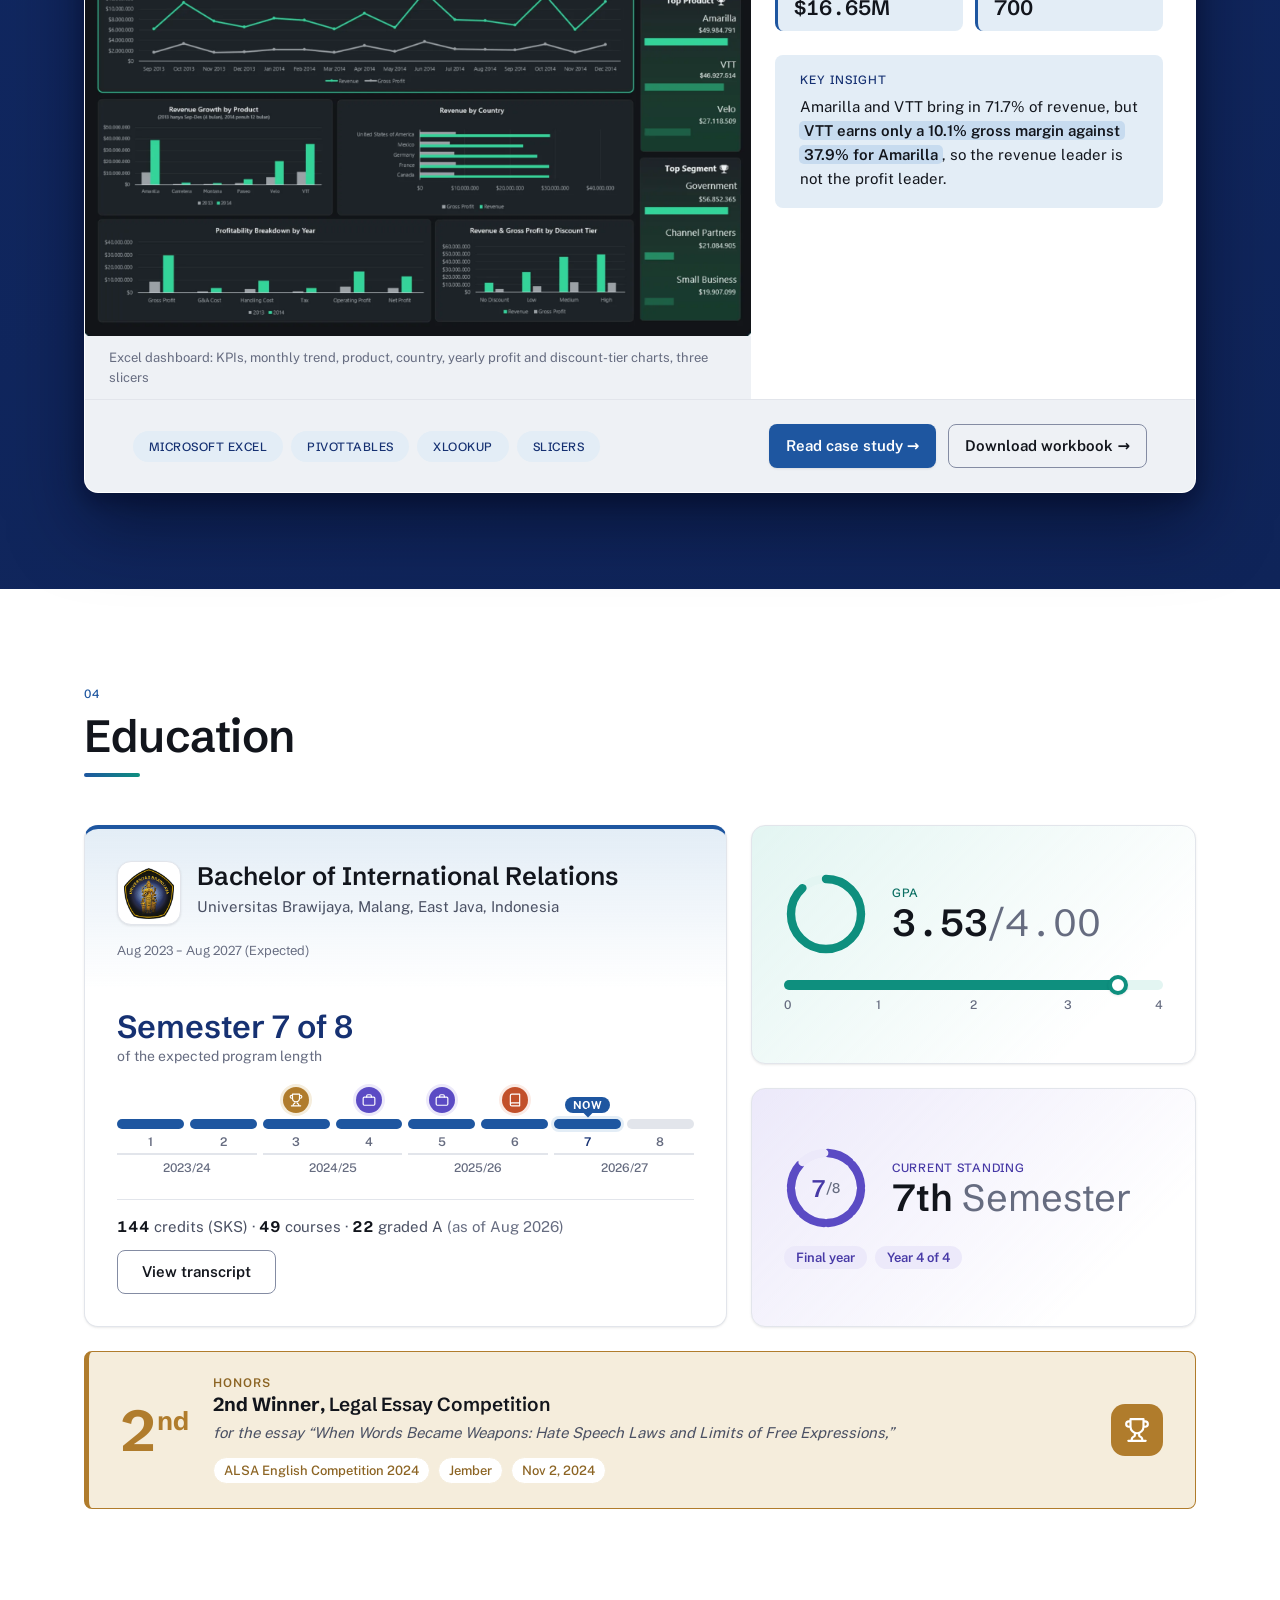
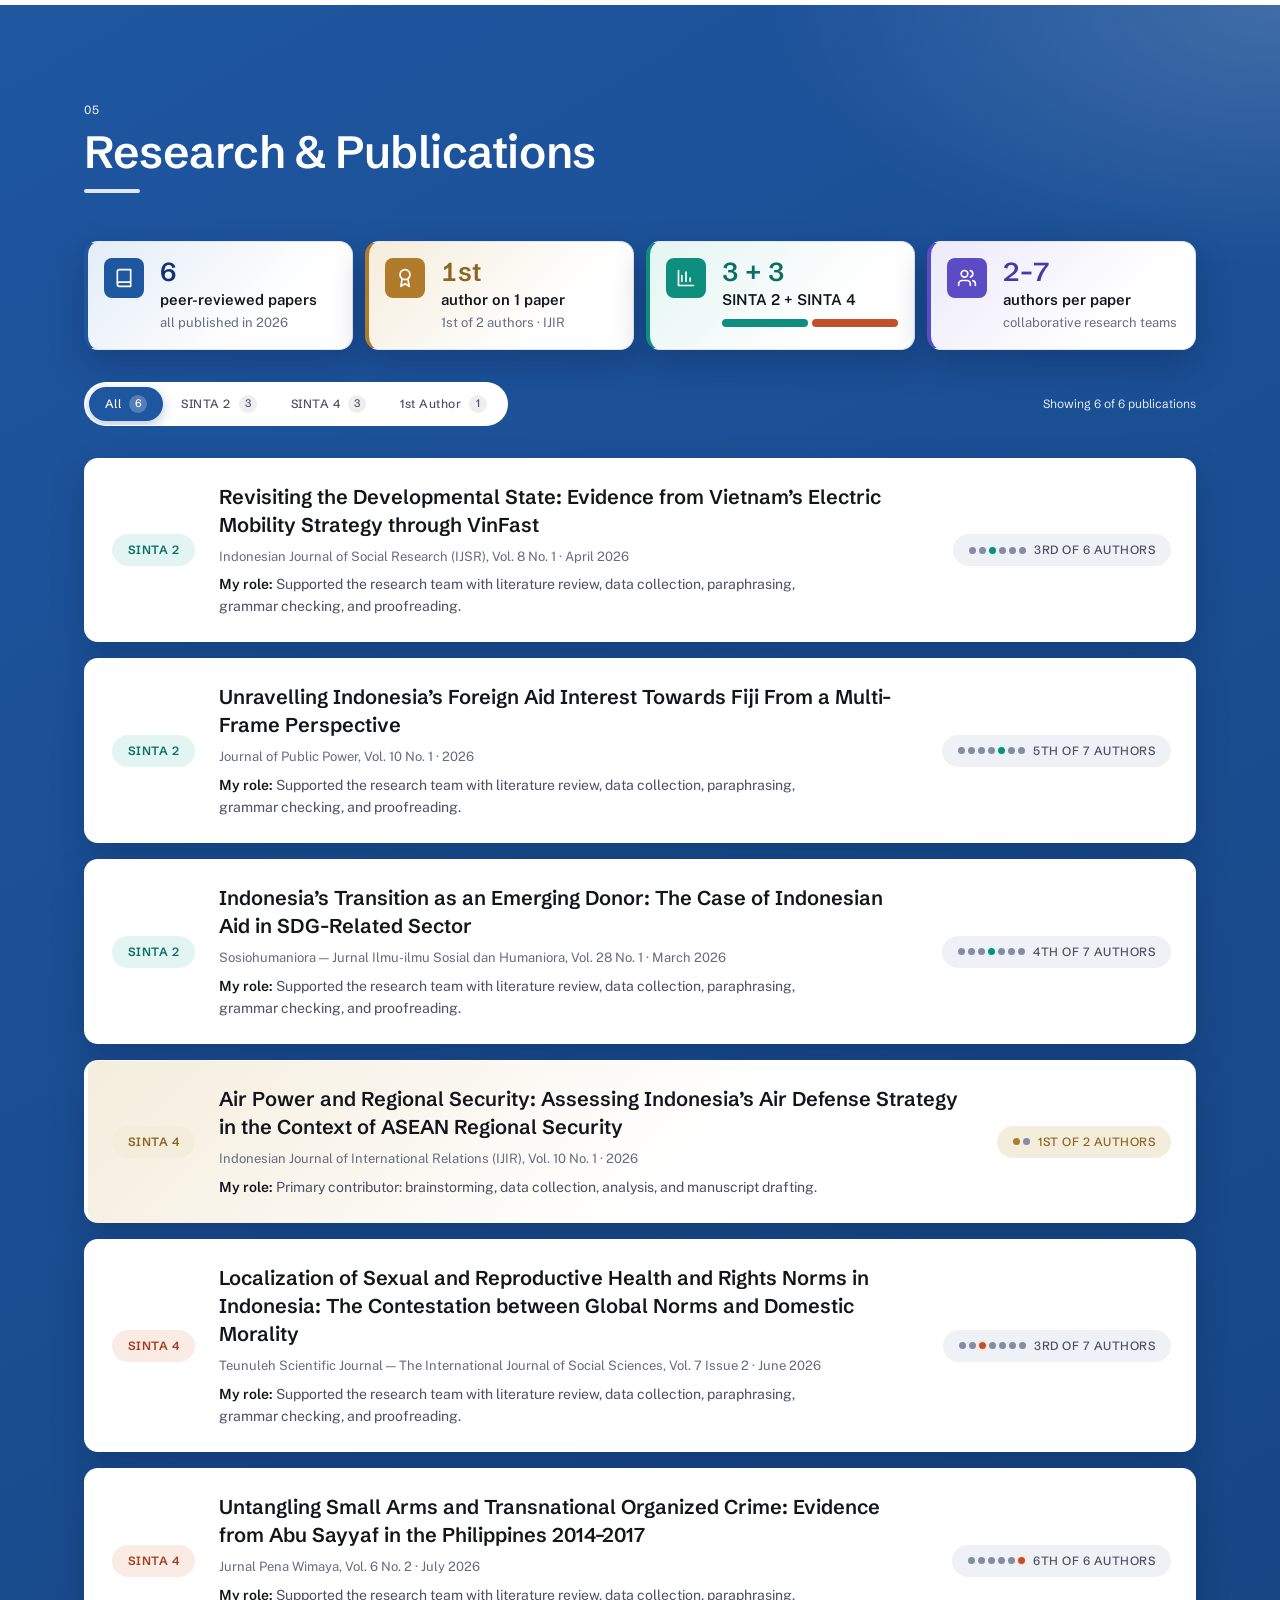
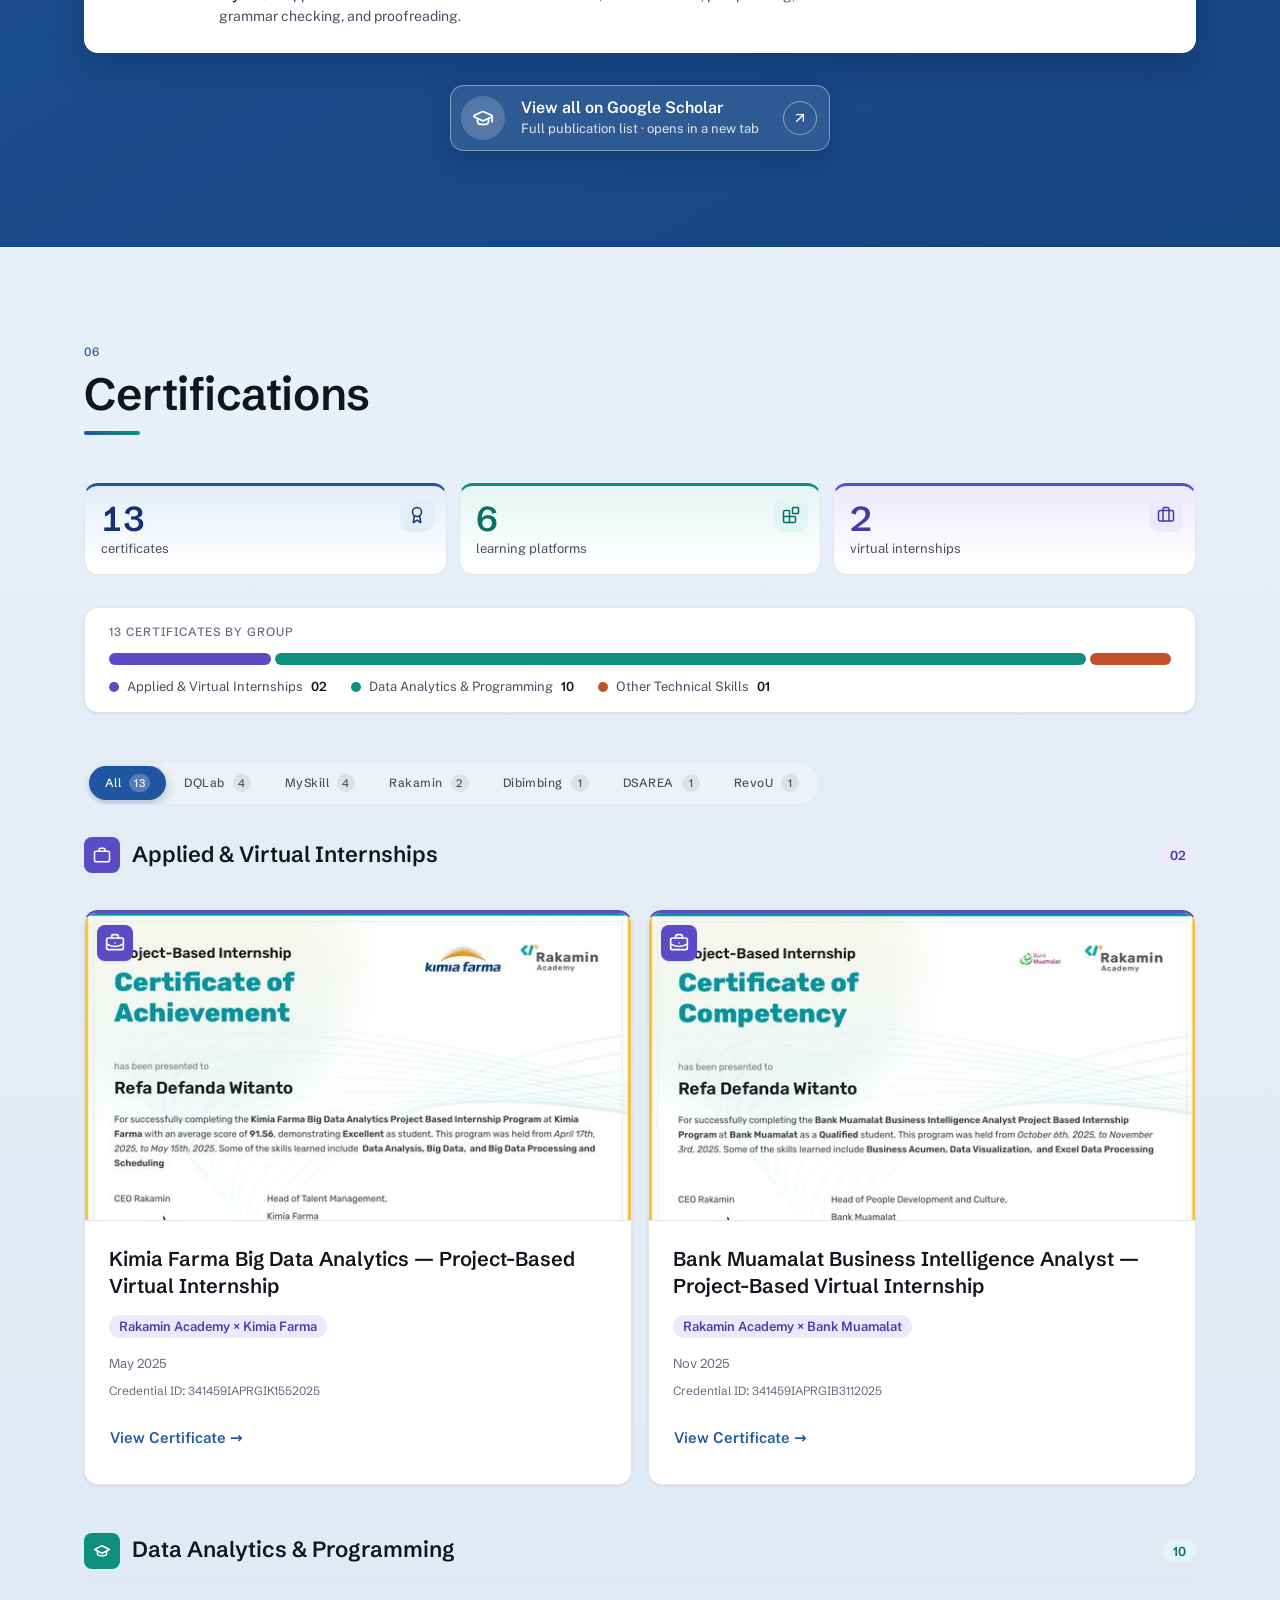
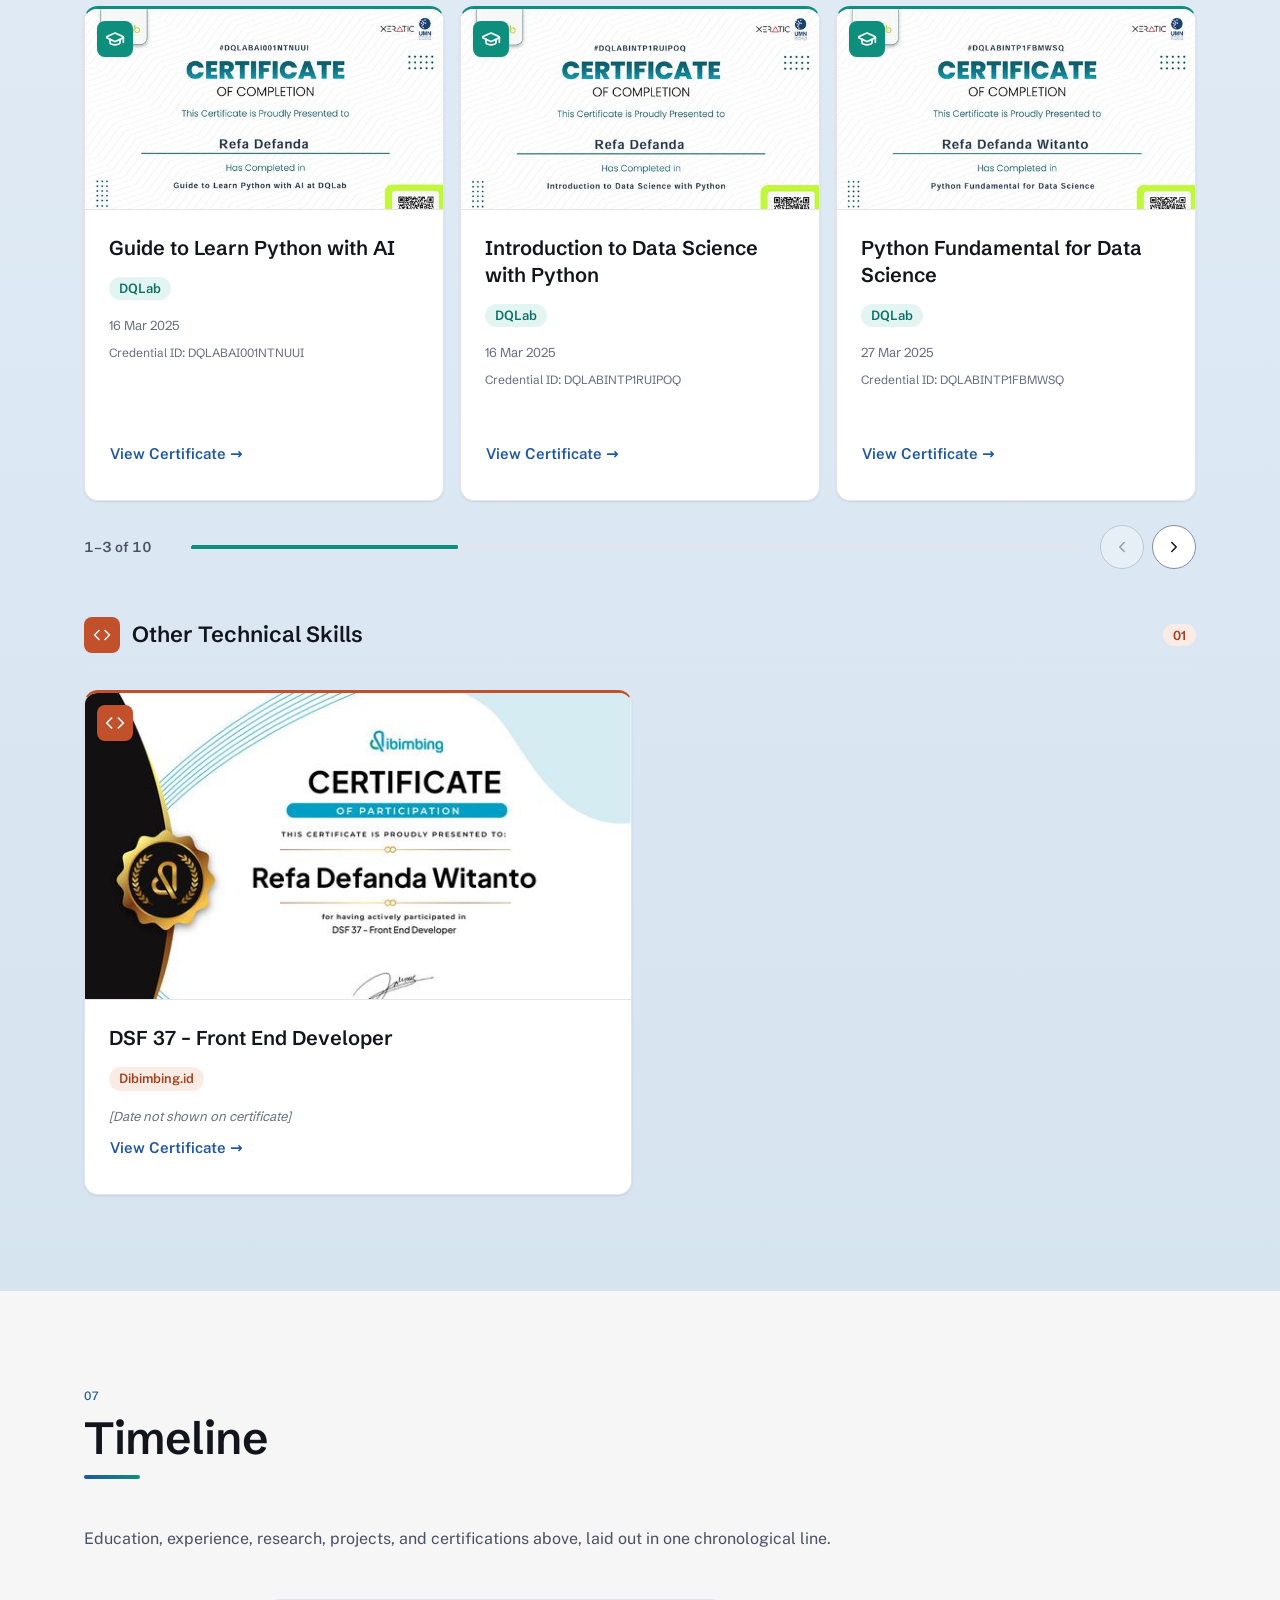
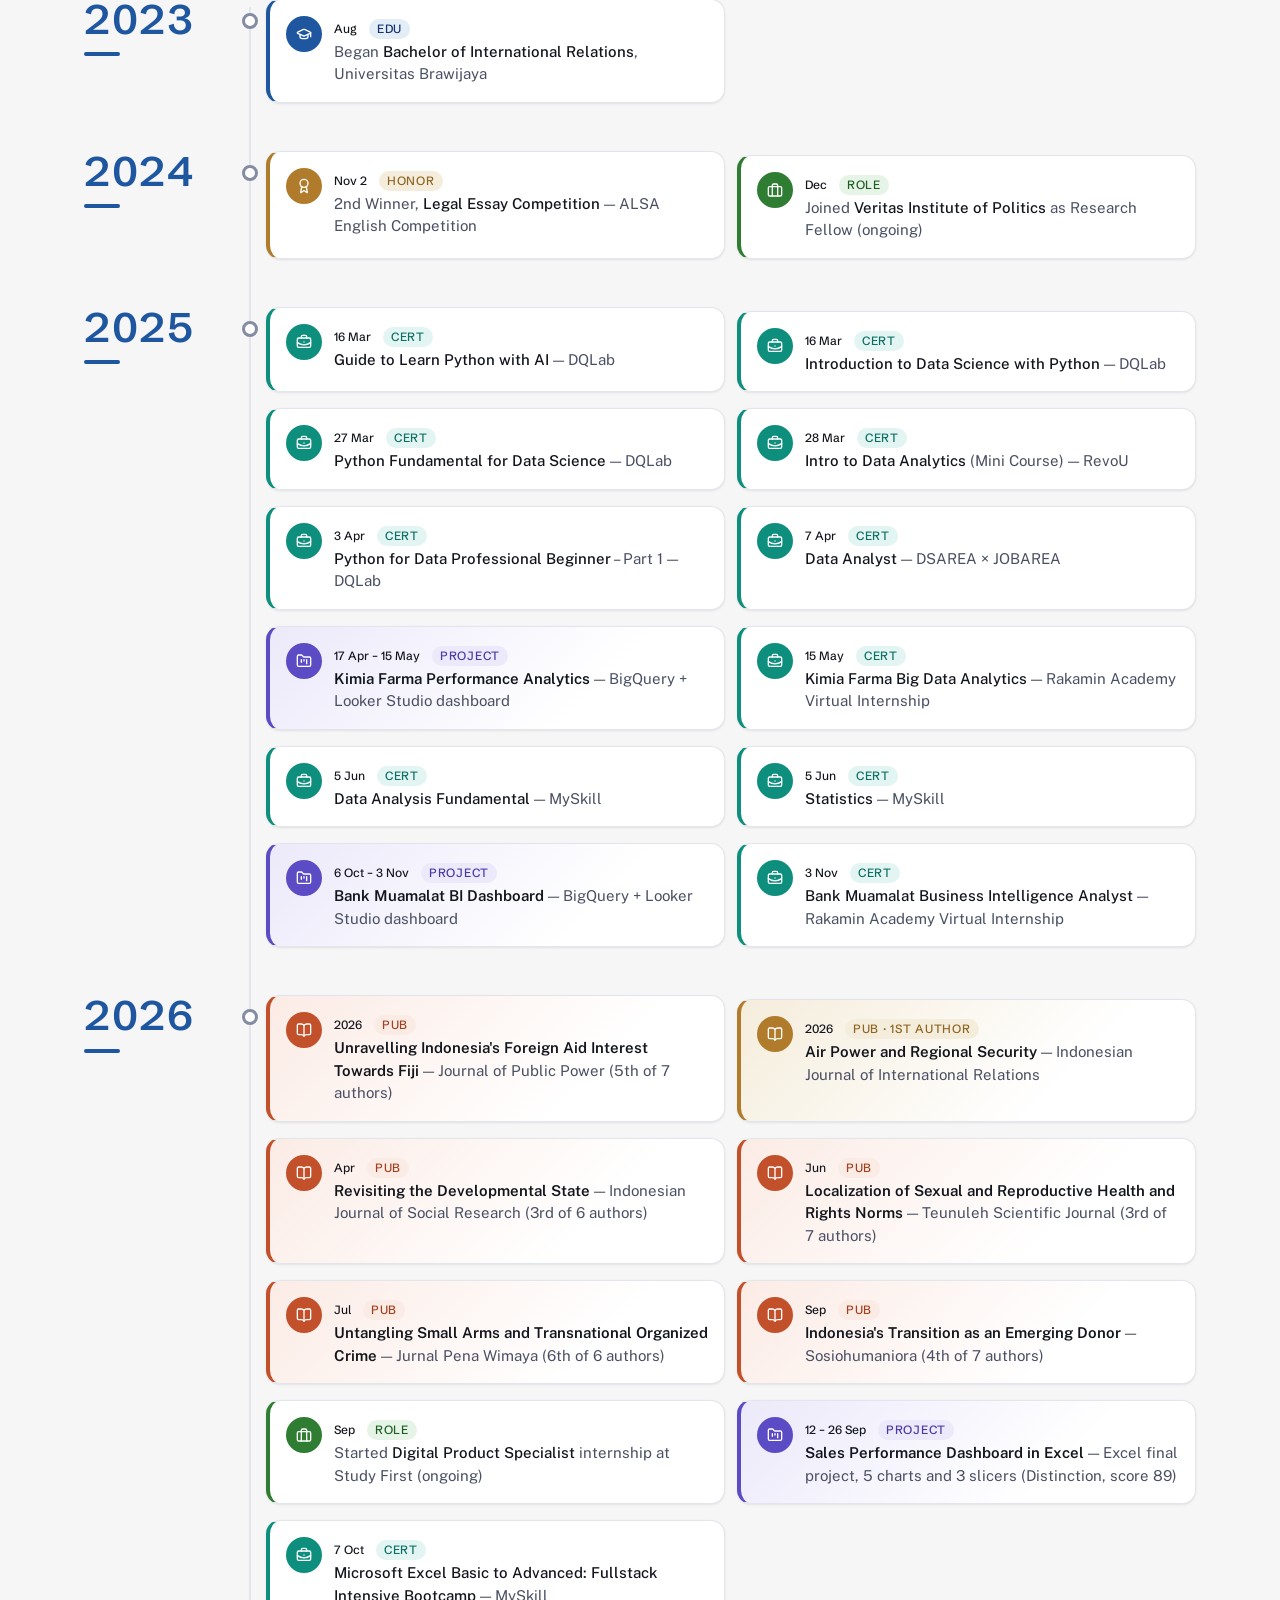
==== commit a4142ff1: "Update Portfolio" ====
--- a/index.html
+++ b/index.html
@@ -1444,8 +1444,8 @@
 
       <div class="contact__lead reveal">
         <p>
-          Open to Data Analyst, Business Analyst, and research or digital internships. If my
-          work fits something you're building, I'd like to hear about it.
+          Data analytics, business analysis and research are where my work sits. If it fits
+          something you're building, I'd like to hear about it.
         </p>
       </div>
 
@@ -1475,12 +1475,28 @@
         </div>
 
         <div class="contact__platforms">
-          <div class="contact__buttons">
-            <a class="btn btn--secondary" href="https://www.linkedin.com/in/refa-defanda/" target="_blank" rel="noopener noreferrer"><svg class="brand brand--linkedin" viewBox="0 0 24 24" fill="currentColor" aria-hidden="true"><path d="M20.447 20.452h-3.554v-5.569c0-1.328-.027-3.037-1.852-3.037-1.853 0-2.136 1.445-2.136 2.939v5.667H9.351V9h3.414v1.561h.046c.477-.9 1.637-1.85 3.37-1.85 3.601 0 4.267 2.37 4.267 5.455v6.286zM5.337 7.433c-1.144 0-2.063-.926-2.063-2.065 0-1.138.92-2.063 2.063-2.063 1.14 0 2.064.925 2.064 2.063 0 1.139-.925 2.065-2.064 2.065zm1.782 13.019H3.555V9h3.564v11.452zM22.225 0H1.771C.792 0 0 .774 0 1.729v20.542C0 23.227.792 24 1.771 24h20.451C23.2 24 24 23.227 24 22.271V1.729C24 .774 23.2 0 22.222 0h.003z"/></svg>LinkedIn</a>
-            <a class="btn btn--secondary" href="https://wa.me/6281336023700" target="_blank" rel="noopener noreferrer"><svg class="brand brand--whatsapp" viewBox="0 0 24 24" fill="currentColor" aria-hidden="true"><path d="M17.472 14.382c-.297-.149-1.758-.867-2.03-.967-.273-.099-.471-.148-.67.15-.197.297-.767.966-.94 1.164-.173.199-.347.223-.644.075-.297-.15-1.255-.463-2.39-1.475-.883-.788-1.48-1.761-1.653-2.059-.173-.297-.018-.458.13-.606.134-.133.298-.347.446-.52.149-.174.198-.298.298-.497.099-.198.05-.371-.025-.52-.075-.149-.669-1.612-.916-2.207-.242-.579-.487-.5-.669-.51-.173-.008-.371-.01-.57-.01-.198 0-.52.074-.792.372-.272.297-1.04 1.016-1.04 2.479 0 1.462 1.065 2.875 1.213 3.074.149.198 2.096 3.2 5.077 4.487.709.306 1.262.489 1.694.625.712.227 1.36.195 1.871.118.571-.085 1.758-.719 2.006-1.413.248-.694.248-1.289.173-1.413-.074-.124-.272-.198-.57-.347m-5.421 7.403h-.004a9.87 9.87 0 01-5.031-1.378l-.361-.214-3.741.982.998-3.648-.235-.374a9.86 9.86 0 01-1.51-5.26c.001-5.45 4.436-9.884 9.888-9.884 2.64 0 5.122 1.03 6.988 2.898a9.825 9.825 0 012.893 6.994c-.003 5.45-4.437 9.884-9.885 9.884m8.413-18.297A11.815 11.815 0 0012.05 0C5.495 0 .16 5.335.157 11.892c0 2.096.547 4.142 1.588 5.945L.057 24l6.305-1.654a11.882 11.882 0 005.683 1.448h.005c6.554 0 11.89-5.335 11.893-11.893a11.821 11.821 0 00-3.48-8.413Z"/></svg>WhatsApp</a>
-            <a class="btn btn--primary" href="mailto:refadfnda@gmail.com"><svg class="brand " viewBox="0 0 24 24" fill="currentColor" aria-hidden="true"><path d="M24 5.457v13.909c0 .904-.732 1.636-1.636 1.636h-3.819V11.73L12 16.64l-6.545-4.91v9.273H1.636A1.636 1.636 0 0 1 0 19.366V5.457c0-2.023 2.309-3.178 3.927-1.964L5.455 4.64 12 9.548l6.545-4.91 1.528-1.145C21.69 2.28 24 3.434 24 5.457z"/></svg>Email me</a>
-          </div>
-
+          <div class="contact__links">
+            <a class="contact__row contact__row--link accent-blue" href="https://www.linkedin.com/in/refa-defanda/" target="_blank" rel="noopener noreferrer">
+              <span class="contact__icon"><svg viewBox="0 0 24 24" fill="currentColor" aria-hidden="true" focusable="false"><path d="M20.447 20.452h-3.554v-5.569c0-1.328-.027-3.037-1.852-3.037-1.853 0-2.136 1.445-2.136 2.939v5.667H9.351V9h3.414v1.561h.046c.477-.9 1.637-1.85 3.37-1.85 3.601 0 4.267 2.37 4.267 5.455v6.286zM5.337 7.433c-1.144 0-2.063-.926-2.063-2.065 0-1.138.92-2.063 2.063-2.063 1.14 0 2.064.925 2.064 2.063 0 1.139-.925 2.065-2.064 2.065zm1.782 13.019H3.555V9h3.564v11.452zM22.225 0H1.771C.792 0 0 .774 0 1.729v20.542C0 23.227.792 24 1.771 24h20.451C23.2 24 24 23.227 24 22.271V1.729C24 .774 23.2 0 22.222 0h.003z"/></svg></span>
+              <span class="contact__body"><span class="contact__label">LinkedIn</span><span class="contact__value">in/refa-defanda</span></span>
+              <span class="contact__go" aria-hidden="true"><svg viewBox="0 0 24 24" fill="none" stroke="currentColor" stroke-width="2" stroke-linecap="round" stroke-linejoin="round" aria-hidden="true" focusable="false"><path d="M7 7h10v10"/><path d="M7 17 17 7"/></svg></span>
+            </a>
+            <a class="contact__row contact__row--link accent-teal" href="https://github.com/Yaklut" target="_blank" rel="noopener noreferrer">
+              <span class="contact__icon"><svg viewBox="0 0 24 24" fill="currentColor" aria-hidden="true" focusable="false"><path d="M12 .297c-6.63 0-12 5.373-12 12 0 5.303 3.438 9.8 8.205 11.385.6.113.82-.258.82-.577 0-.285-.01-1.04-.015-2.04-3.338.724-4.042-1.61-4.042-1.61C4.422 18.07 3.633 17.7 3.633 17.7c-1.087-.744.084-.729.084-.729 1.205.084 1.838 1.236 1.838 1.236 1.07 1.835 2.809 1.305 3.495.998.108-.776.417-1.305.76-1.605-2.665-.3-5.466-1.332-5.466-5.93 0-1.31.465-2.38 1.235-3.22-.135-.303-.54-1.523.105-3.176 0 0 1.005-.322 3.3 1.23.96-.267 1.98-.399 3-.405 1.02.006 2.04.138 3 .405 2.28-1.552 3.285-1.23 3.285-1.23.645 1.653.24 2.873.12 3.176.765.84 1.23 1.91 1.23 3.22 0 4.61-2.805 5.625-5.475 5.92.42.36.81 1.096.81 2.22 0 1.606-.015 2.896-.015 3.286 0 .315.21.69.825.57C20.565 22.092 24 17.592 24 12.297c0-6.627-5.373-12-12-12"/></svg></span>
+              <span class="contact__body"><span class="contact__label">GitHub</span><span class="contact__value">github.com/Yaklut</span></span>
+              <span class="contact__go" aria-hidden="true"><svg viewBox="0 0 24 24" fill="none" stroke="currentColor" stroke-width="2" stroke-linecap="round" stroke-linejoin="round" aria-hidden="true" focusable="false"><path d="M7 7h10v10"/><path d="M7 17 17 7"/></svg></span>
+            </a>
+            <a class="contact__row contact__row--link accent-violet" href="https://scholar.google.com/citations?user=X9B00VQAAAAJ&amp;hl=id&amp;oi=ao" target="_blank" rel="noopener noreferrer">
+              <span class="contact__icon"><svg viewBox="0 0 24 24" fill="none" stroke="currentColor" stroke-width="2" stroke-linecap="round" stroke-linejoin="round" aria-hidden="true" focusable="false"><path d="M21.42 10.922a1 1 0 0 0-.019-1.838L12.83 5.18a2 2 0 0 0-1.66 0L2.6 9.08a1 1 0 0 0 0 1.832l8.57 3.908a2 2 0 0 0 1.66 0z" /> <path d="M22 10v6" /> <path d="M6 12.5V16a6 3 0 0 0 12 0v-3.5" /></svg></span>
+              <span class="contact__body"><span class="contact__label">Google Scholar</span><span class="contact__value">My research publications</span></span>
+              <span class="contact__go" aria-hidden="true"><svg viewBox="0 0 24 24" fill="none" stroke="currentColor" stroke-width="2" stroke-linecap="round" stroke-linejoin="round" aria-hidden="true" focusable="false"><path d="M7 7h10v10"/><path d="M7 17 17 7"/></svg></span>
+            </a>
+          </div>
+
+          <div class="contact__buttons contact__buttons--duo">
+            <a class="btn btn--primary" href="mailto:refadfnda@gmail.com"><svg viewBox="0 0 24 24" fill="currentColor" aria-hidden="true" focusable="false"><path d="M24 5.457v13.909c0 .904-.732 1.636-1.636 1.636h-3.819V11.73L12 16.64l-6.545-4.91v9.273H1.636A1.636 1.636 0 0 1 0 19.366V5.457c0-2.023 2.309-3.178 3.927-1.964L5.455 4.64 12 9.548l6.545-4.91 1.528-1.145C21.69 2.28 24 3.434 24 5.457z"/></svg>Email me</a>
+            <a class="btn btn--secondary" href="assets/documents/Refa_Defanda_Witanto_CV.pdf" download><svg viewBox="0 0 24 24" fill="none" stroke="currentColor" stroke-width="2" stroke-linecap="round" stroke-linejoin="round" aria-hidden="true" focusable="false"><path d="M12 15V3"/><path d="M21 15v4a2 2 0 0 1-2 2H5a2 2 0 0 1-2-2v-4"/><path d="m7 10 5 5 5-5"/></svg>Download CV</a>
+          </div>
         </div>
       </div>
     </section>
--- a/assets/css/extras.css
+++ b/assets/css/extras.css
@@ -168,3 +168,31 @@
 .hero__status[hidden] { display: none; }
 .hero__status svg { width: 16px; height: 16px; flex: none; }
 @media (prefers-reduced-motion: reduce) { .hero__status { animation: none; } }
+
+/* ---- 10. Contact, right column: profile links as cards that match the left column, plus Email / CV buttons.
+         The columns stretch to the same height so there is no empty block under the buttons. ---- */
+.contact__grid { align-items: stretch; }
+.contact__platforms { align-items: stretch; gap: var(--space-3); }
+.contact__links { display: flex; flex-direction: column; gap: 10px; flex: 1; }
+.contact__row--link, .contact__row--link:hover { text-decoration: none !important; } /* a global link rule underlines the label otherwise */
+.contact__row--link {
+  flex: 1; cursor: pointer; padding: 12px var(--space-4) !important; color: inherit;
+  transition: transform var(--duration-base) var(--ease-out), box-shadow var(--duration-base) var(--ease-out);
+}
+.contact__row--link .contact__icon { width: 40px; height: 40px; }
+.contact__row--link .contact__icon svg { width: 20px; height: 20px; }
+.contact__row--link .contact__value { color: var(--color-ink); }
+.contact__go {
+  display: grid; place-items: center; flex: none; width: 32px; height: 32px; margin-left: auto; border-radius: 50%;
+  border: 1px solid var(--color-border-interactive); color: var(--color-ink-faint);
+  transition: background var(--duration-base) var(--ease-out), color var(--duration-base) var(--ease-out), border-color var(--duration-base) var(--ease-out), transform var(--duration-base) var(--ease-out);
+}
+.contact__go svg { width: 16px; height: 16px; }
+.contact__row--link:hover { transform: translateY(-3px); box-shadow: 0 16px 36px rgba(6, 22, 60, 0.34); }
+.contact__row--link:hover .contact__go { background: var(--accent-tint); border-color: var(--accent); color: var(--accent-deep); transform: translate(2px, -2px); }
+.contact__row--link:focus-visible { outline: 3px solid #fff; outline-offset: 3px; }
+.contact__buttons--duo { flex-wrap: nowrap; align-self: stretch; width: 100%; }
+.contact__buttons--duo .btn { flex: 1 1 0; min-width: 0; }
+.contact__buttons--duo .btn svg { width: 18px; height: 18px; flex: none; }
+@media (max-width: 420px) { .contact__buttons--duo { flex-wrap: wrap; } .contact__buttons--duo .btn { flex-basis: 100%; } }
+@media (prefers-reduced-motion: reduce) { .contact__row--link:hover, .contact__row--link:hover .contact__go { transform: none; } }
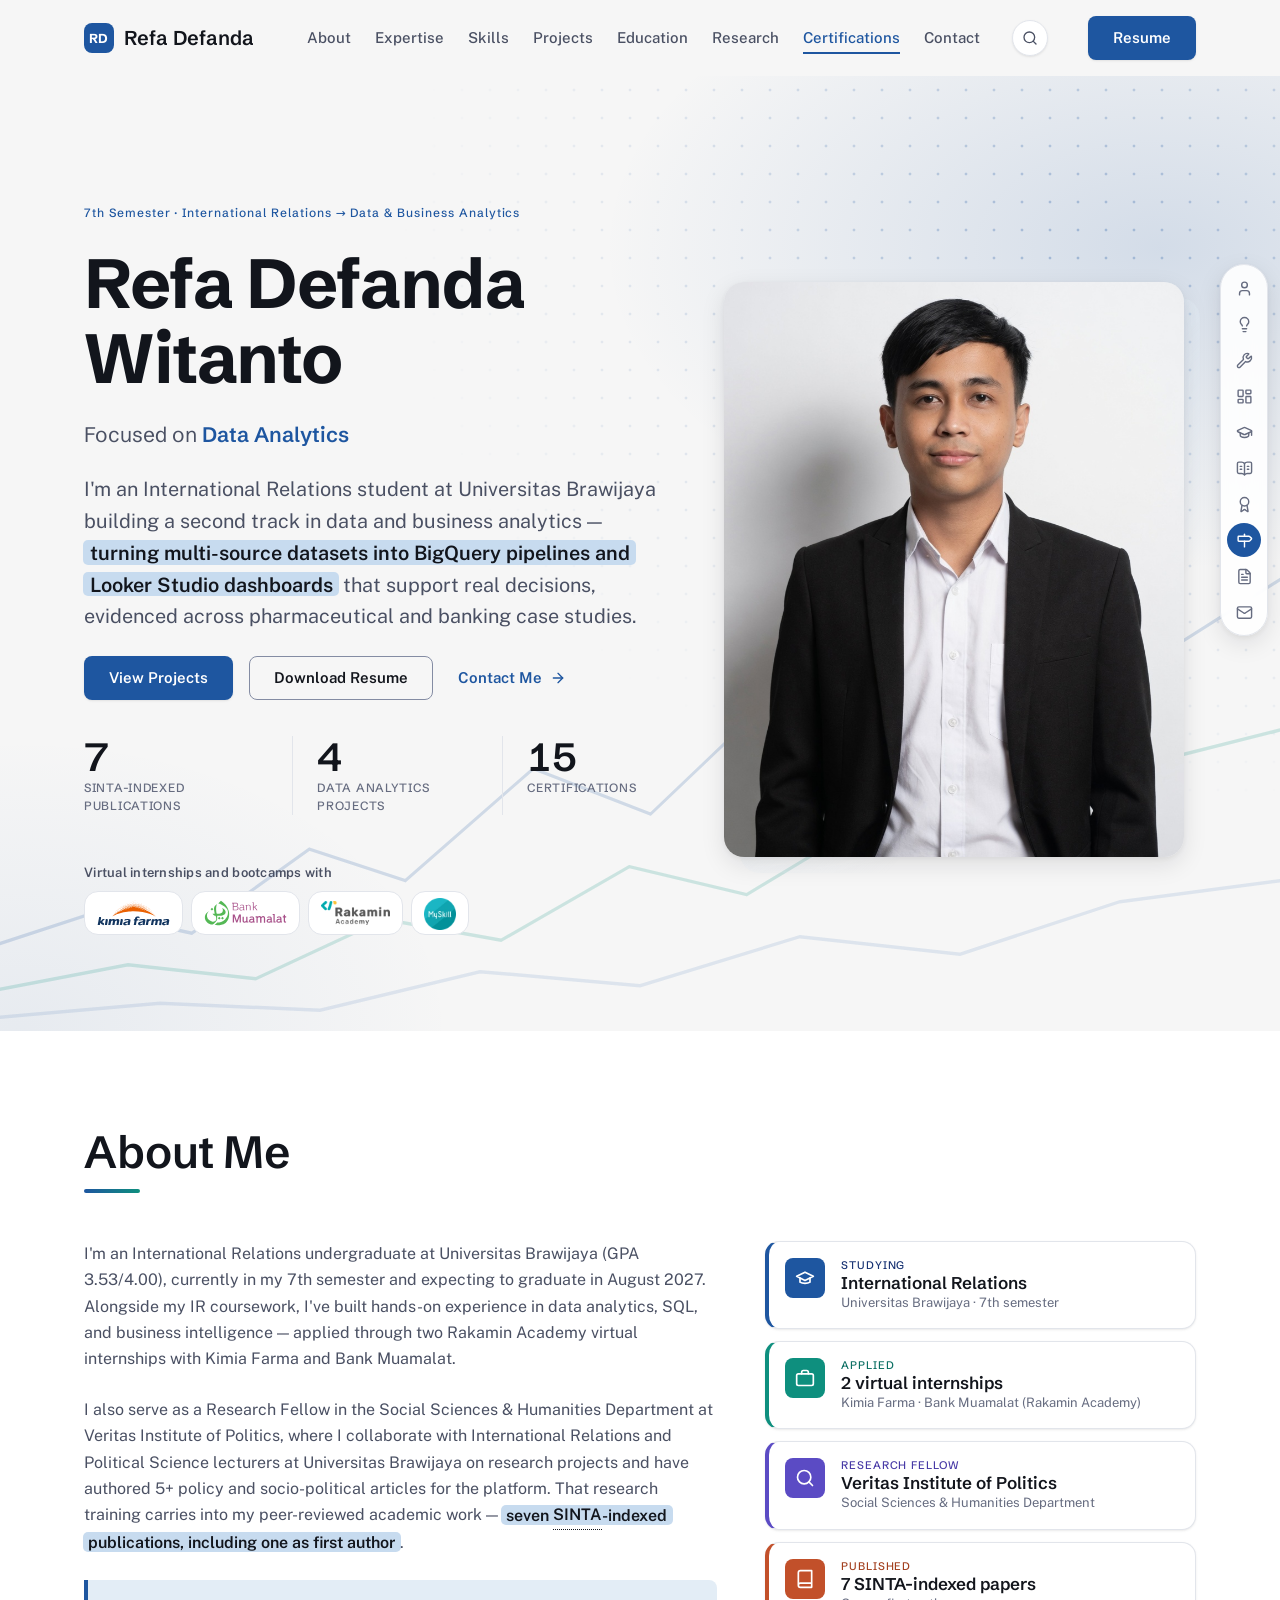
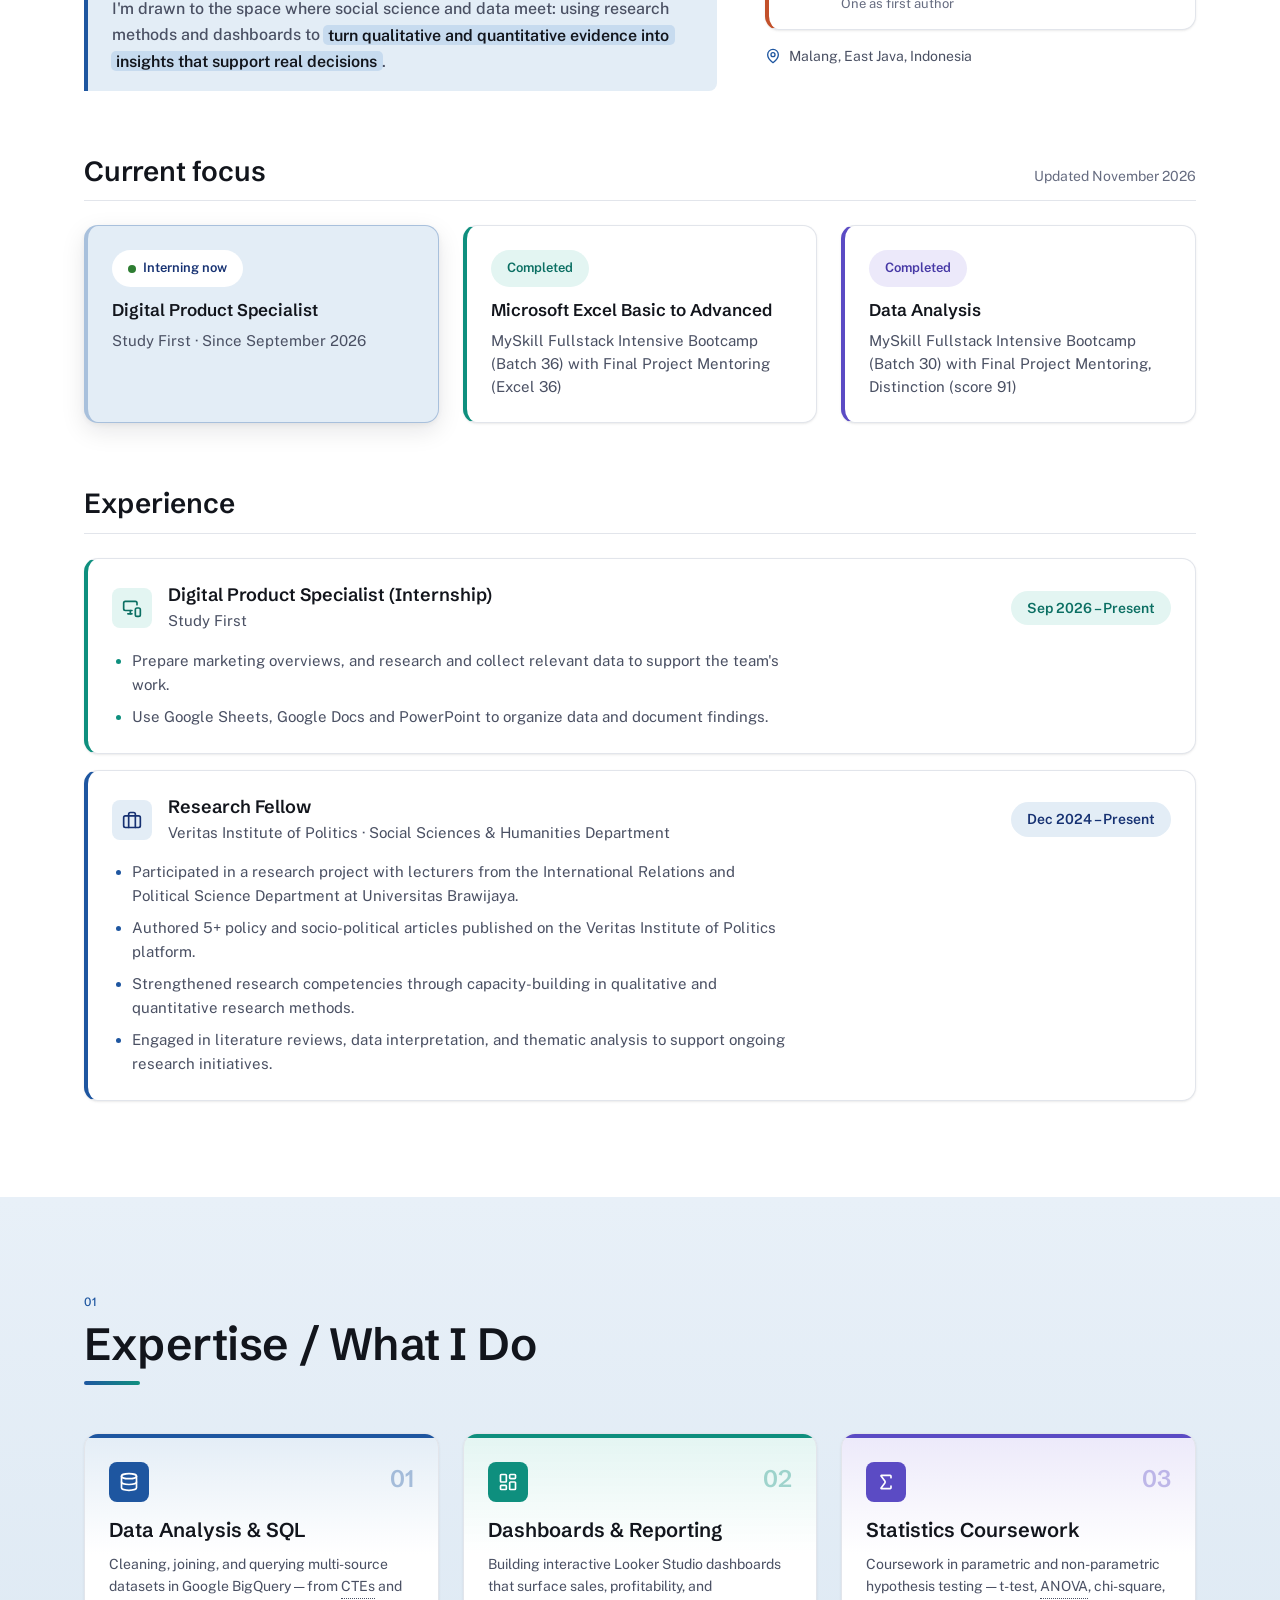
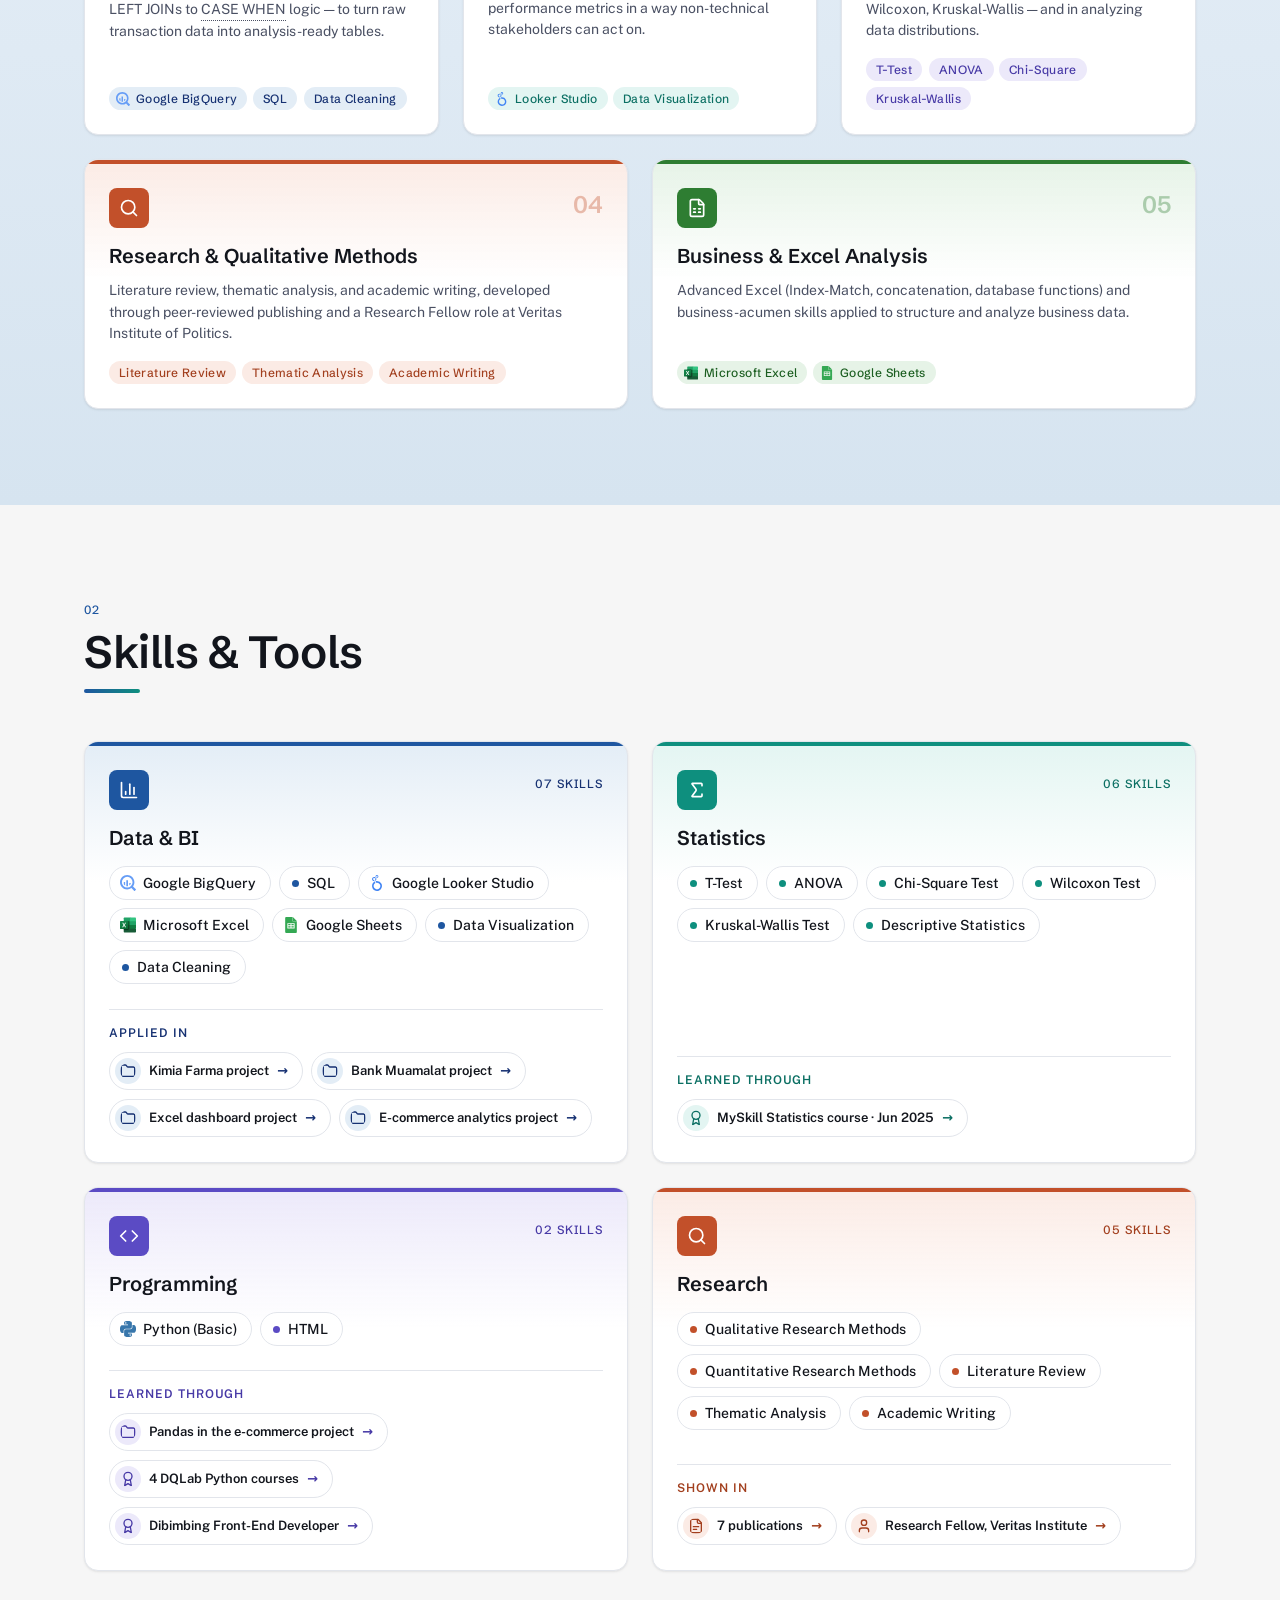
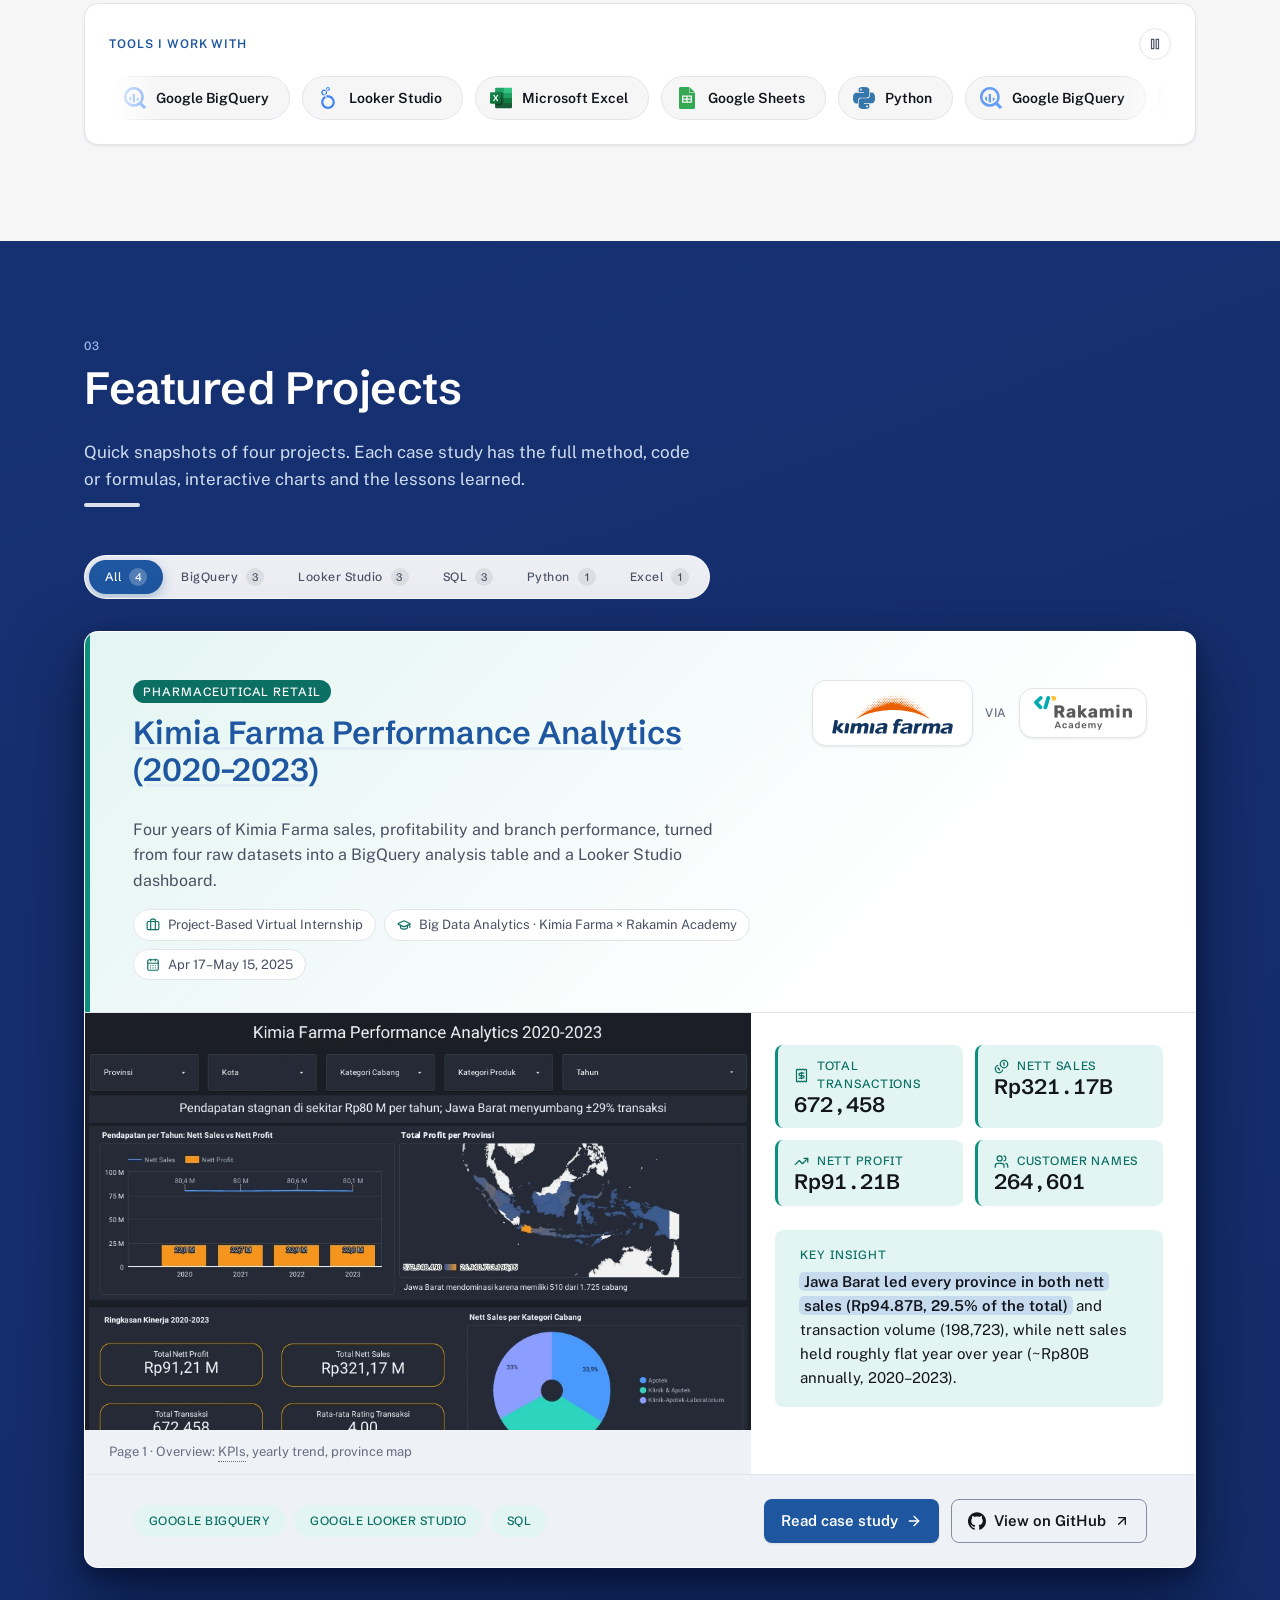
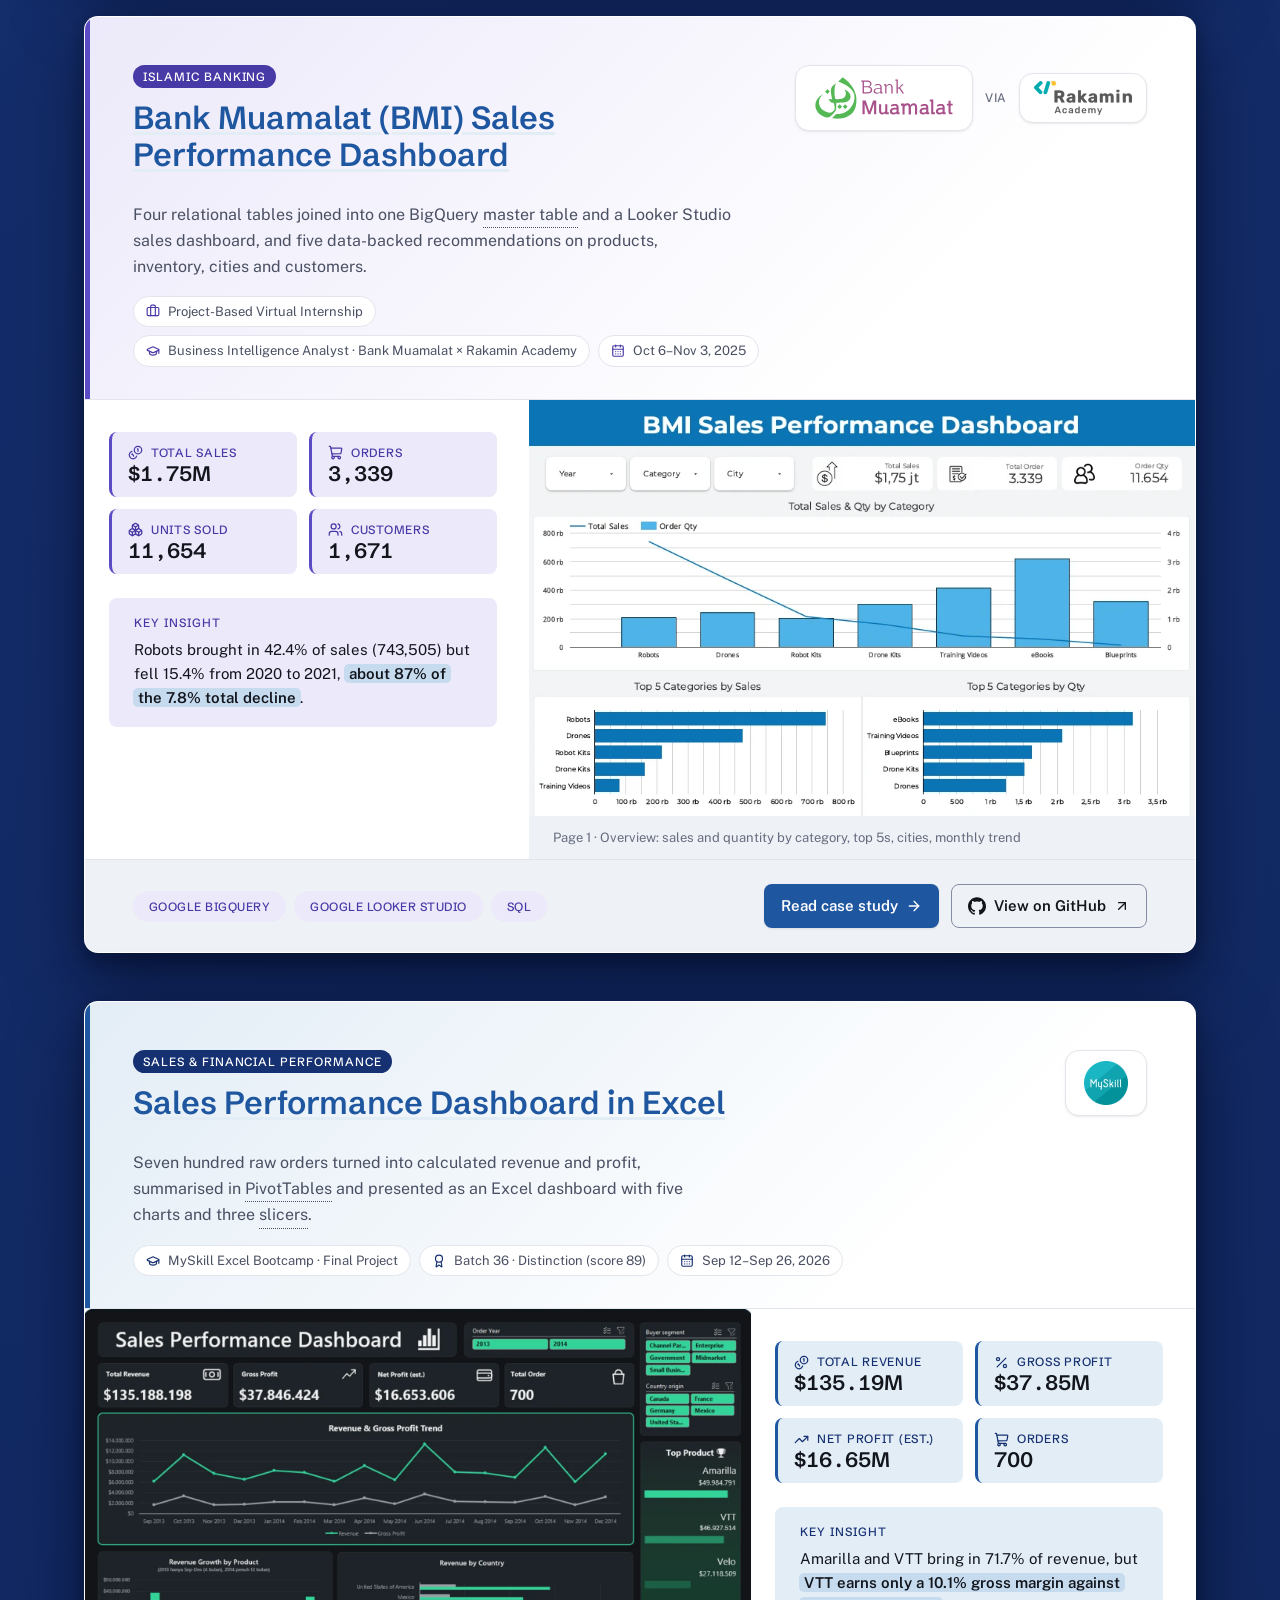
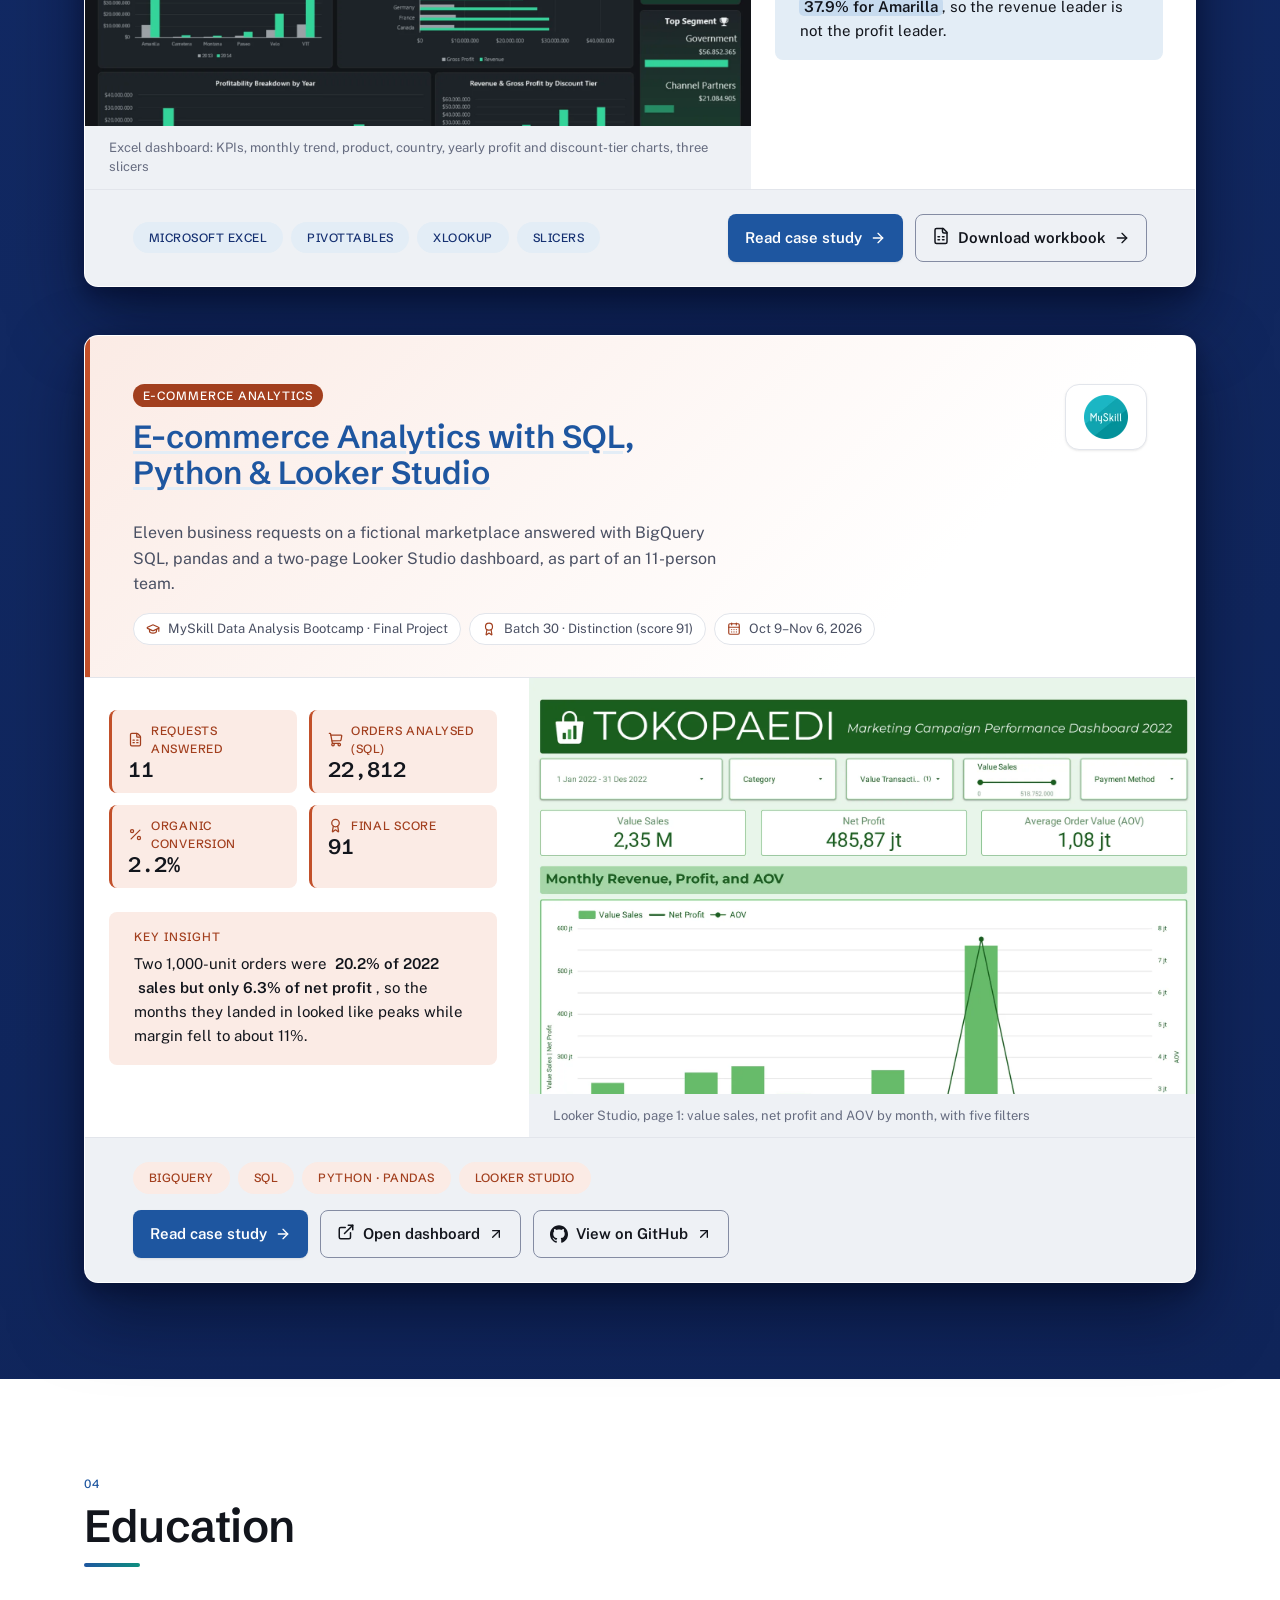
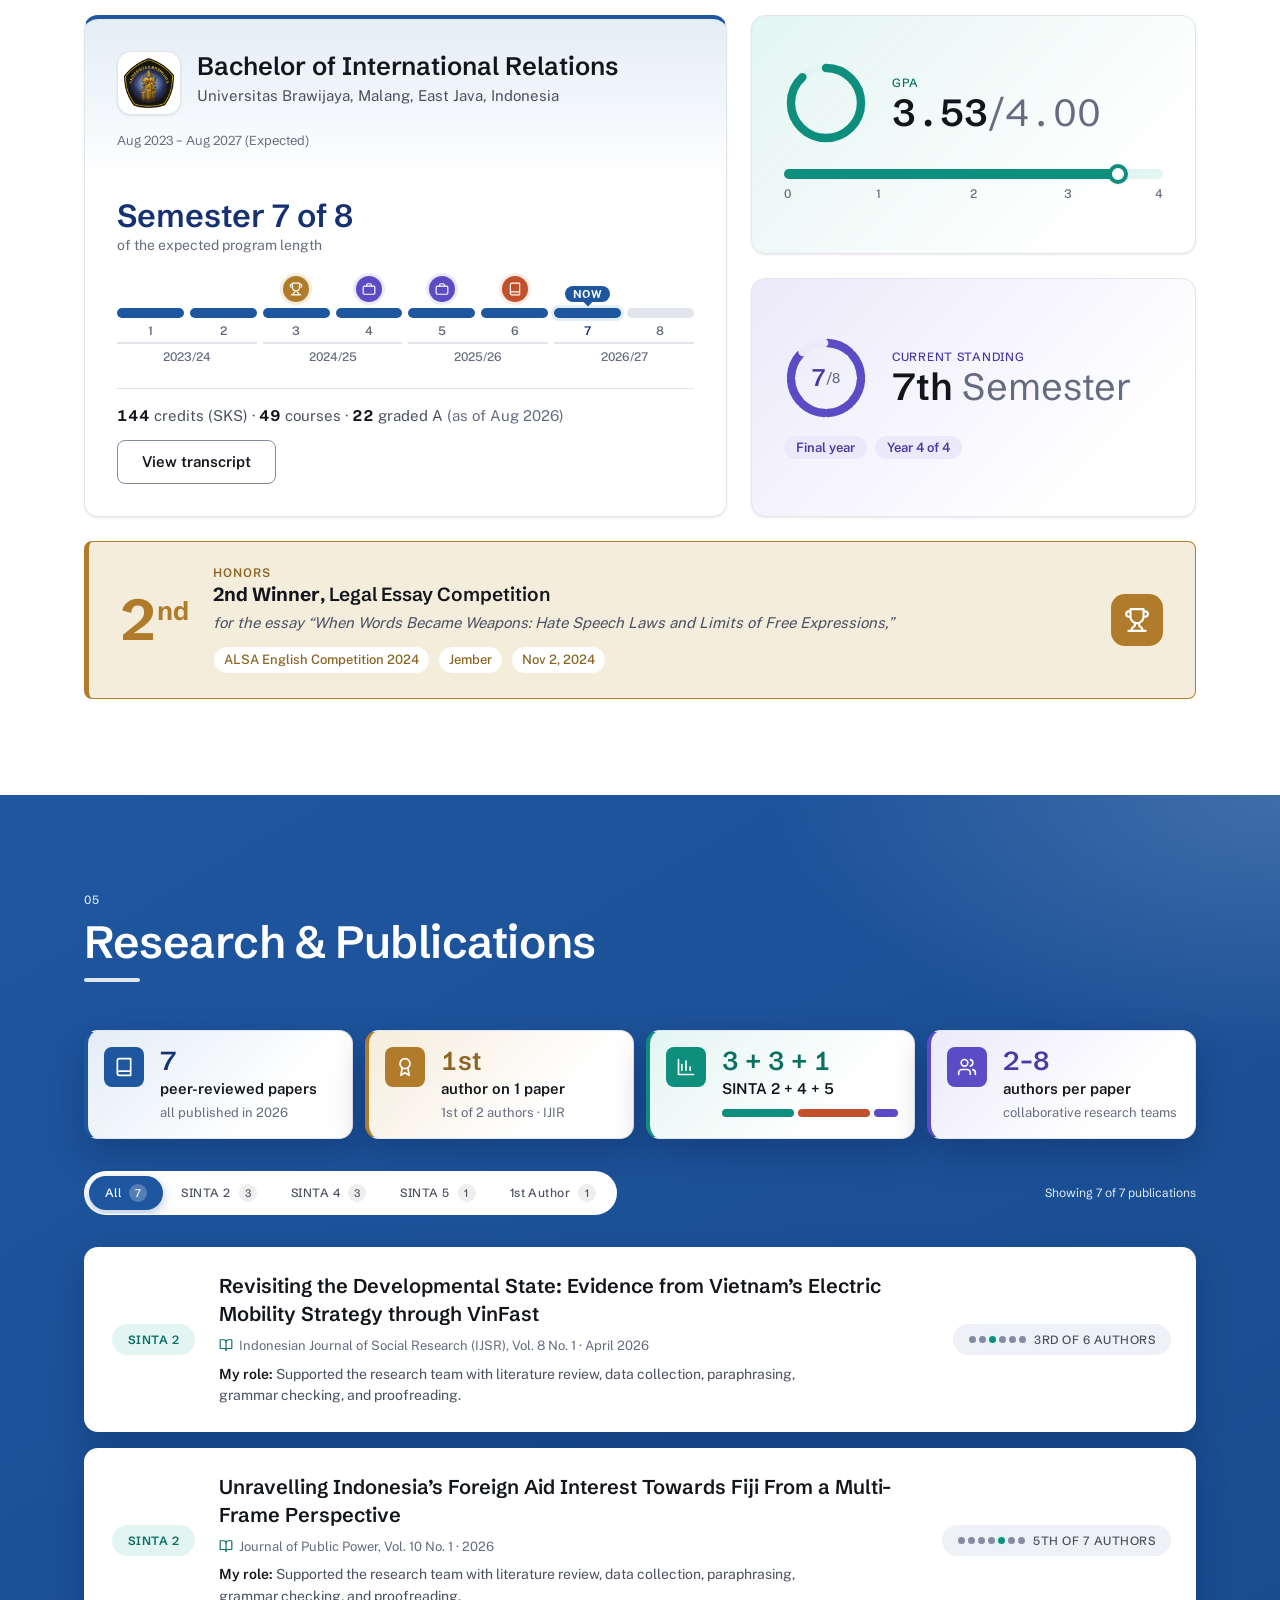
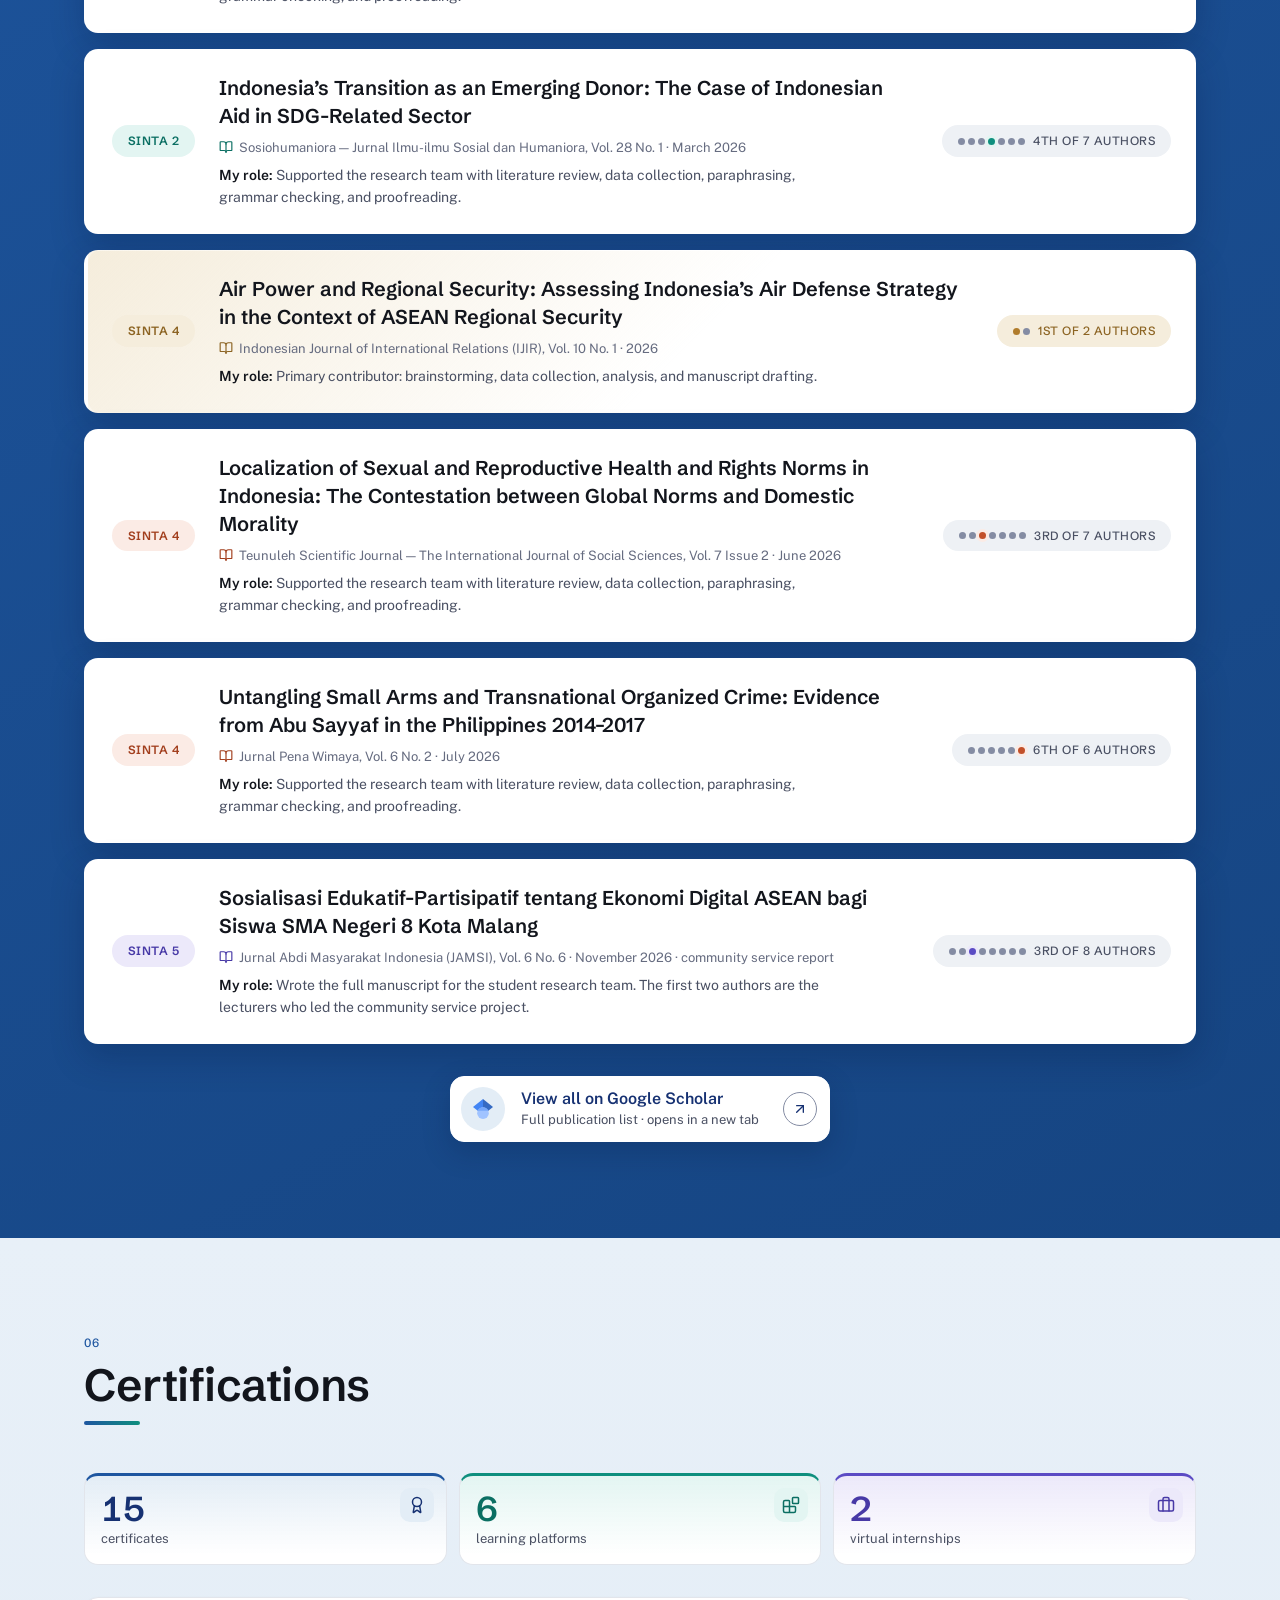
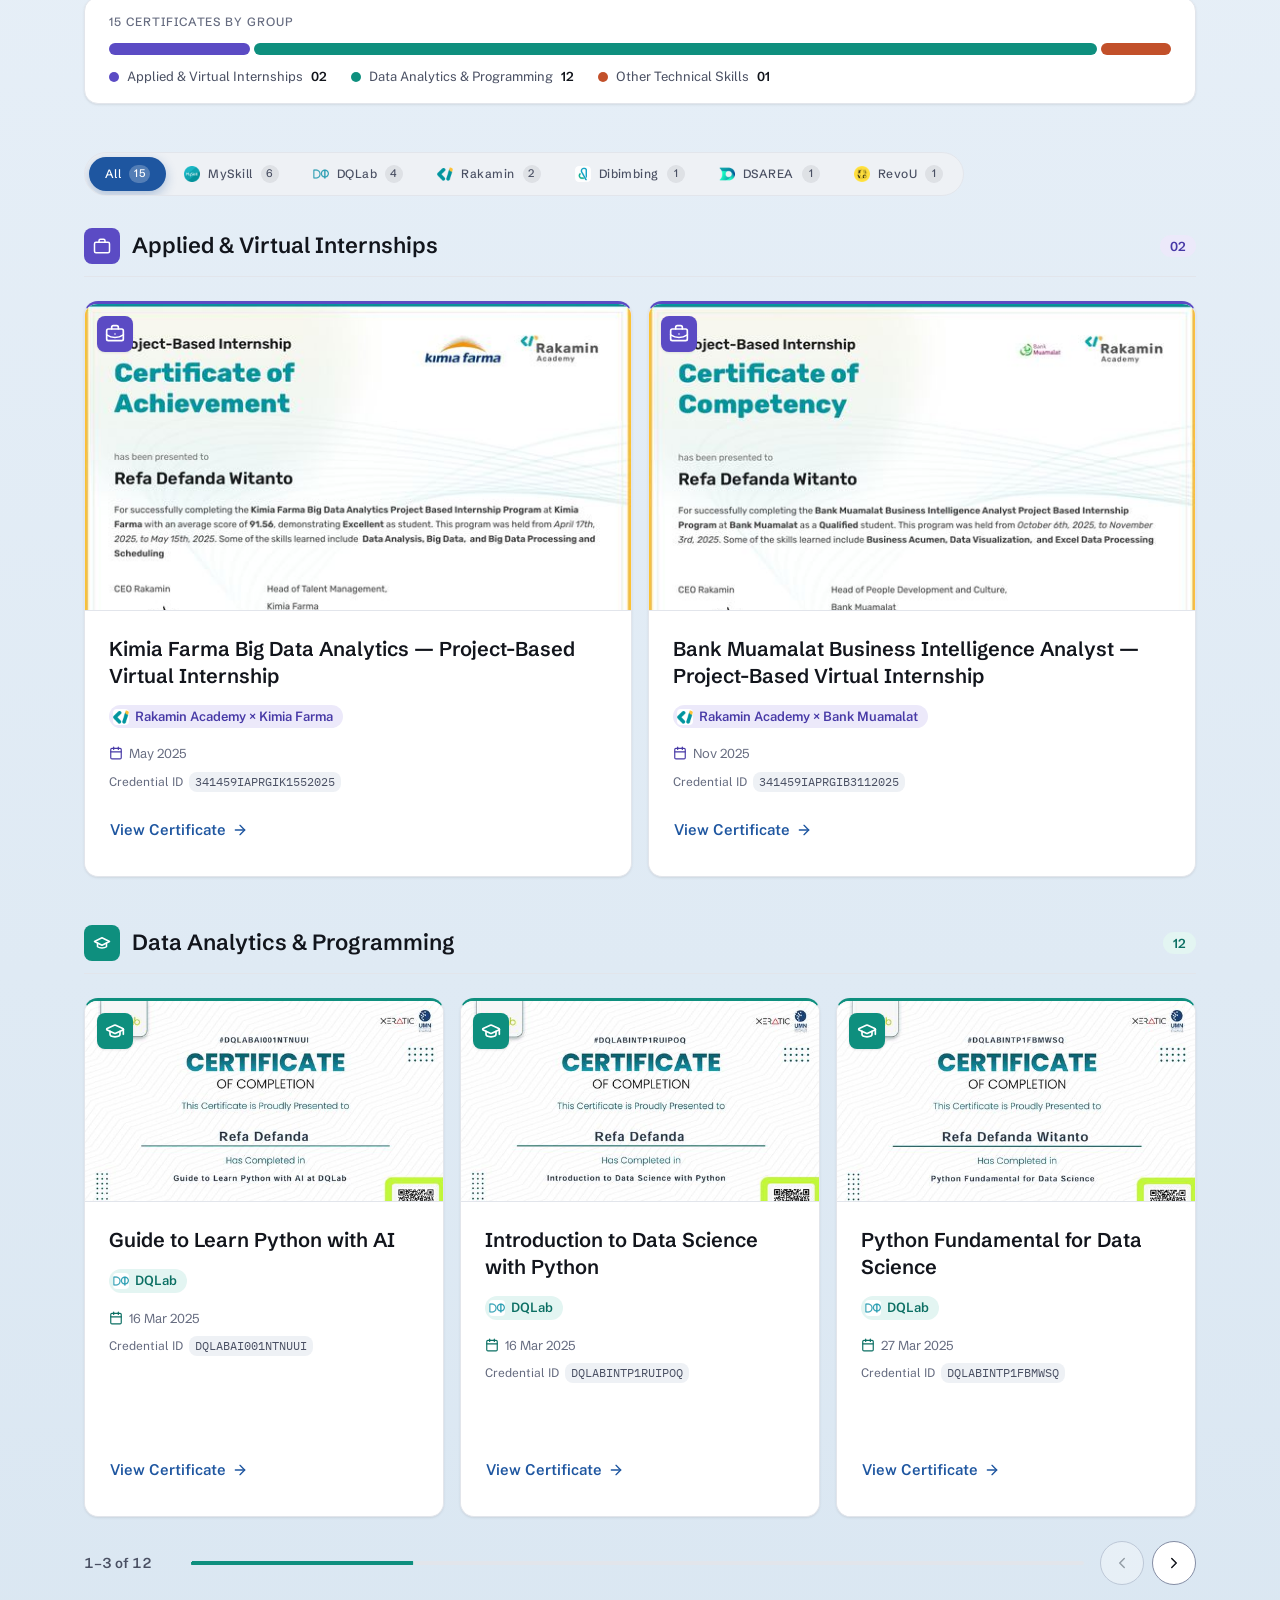
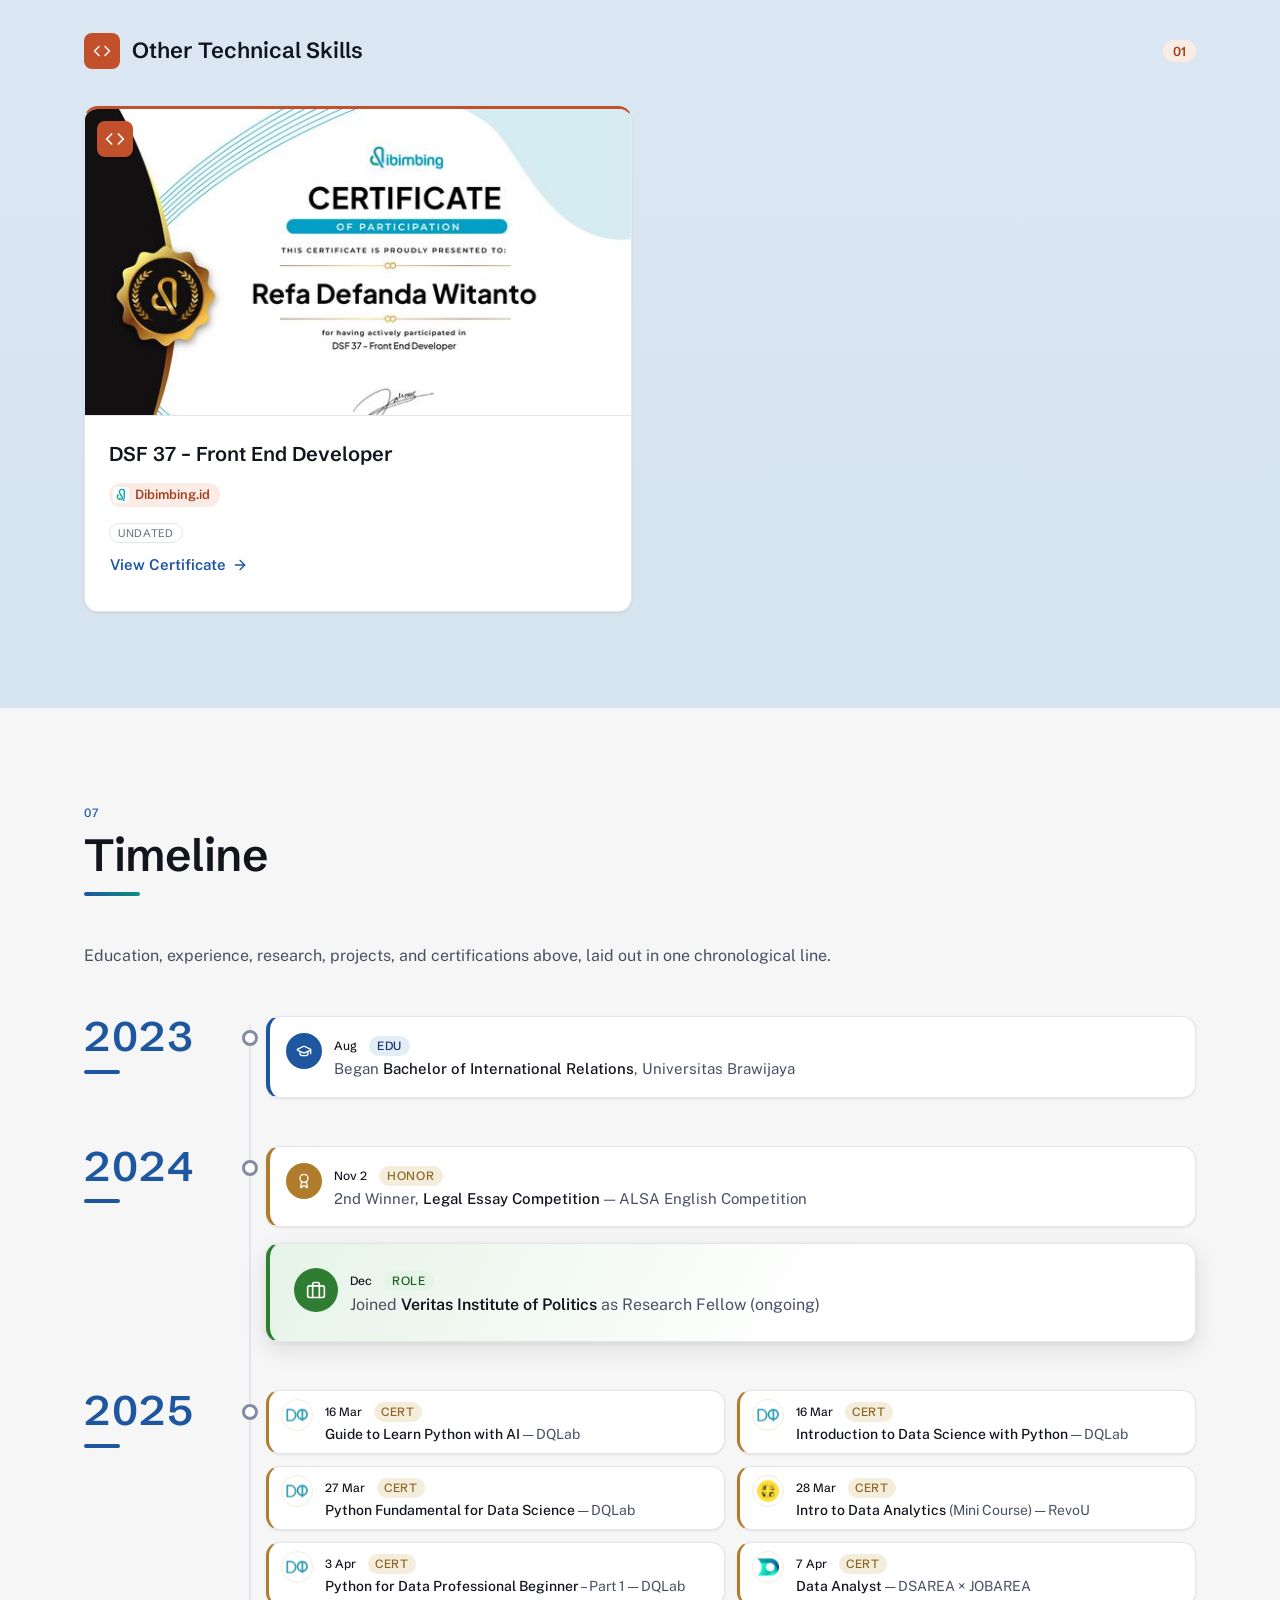
==== commit e98cd772: "Add MySkill DA project, JAMSI paper and round-5 UI polish - New case study: E-commerce Analytics wit" ====
--- a/index.html
+++ b/index.html
@@ -100,7 +100,7 @@
        ================================================================== -->
   <header class="site-header">
     <nav class="navbar" aria-label="Primary">
-      <a class="navbar__wordmark" href="#hero">Refa Defanda</a>
+      <a class="navbar__wordmark" href="#hero"><span class="wordmark__mark" aria-hidden="true">RD</span><span>Refa Defanda</span></a>
 
       <button type="button" class="nav-toggle" aria-expanded="false" aria-controls="primary-navigation" aria-label="Open menu">
         <span class="nav-toggle__bar" aria-hidden="true"></span>
@@ -167,24 +167,33 @@
         <div class="hero__cta-row">
           <a class="btn btn--primary" href="#projects">View Projects</a>
           <a class="btn btn--secondary" href="assets/documents/Refa_Defanda_Witanto_CV.pdf" download>Download Resume</a>
-          <a class="btn btn--ghost" href="#contact">Contact Me →</a>
+          <a class="btn btn--ghost" href="#contact">Contact Me<svg class="btn__arrow" viewBox="0 0 24 24" fill="none" stroke="currentColor" stroke-width="2" stroke-linecap="round" stroke-linejoin="round" aria-hidden="true" focusable="false"><path d="M5 12h14"/><path d="m12 5 7 7-7 7"/></svg></a>
         </div>
 
 
         <ul class="hero__stats" aria-label="Quick stats">
           <li class="stat">
-            <span class="stat-value">6</span>
+            <span class="stat-value">7</span>
             <span class="stat-label">SINTA-Indexed Publications</span>
           </li>
           <li class="stat">
-            <span class="stat-value">3</span>
+            <span class="stat-value">4</span>
             <span class="stat-label">Data Analytics Projects</span>
           </li>
           <li class="stat">
-            <span class="stat-value">13</span>
+            <span class="stat-value">15</span>
             <span class="stat-label">Certifications</span>
           </li>
         </ul>
+        <div class="hero__orgs">
+          <p class="hero__orgs-label">Virtual internships and bootcamps with</p>
+          <ul class="hero__orgs-list">
+            <li><img src="assets/images/logos/kimia-farma.svg" alt="Kimia Farma" width="280" height="100"></li>
+            <li><img src="assets/images/logos/bank-muamalat.svg" alt="Bank Muamalat" width="318" height="100"></li>
+            <li><img src="assets/images/logos/rakamin-academy.png" alt="Rakamin Academy" width="196" height="68"></li>
+            <li><img src="assets/images/logos/myskill.webp" alt="MySkill" width="88" height="88"></li>
+          </ul>
+        </div>
       </div>
 
       <div class="hero__photo-frame">
@@ -218,7 +227,7 @@
           Veritas Institute of Politics, where I collaborate with International Relations and
           Political Science lecturers at Universitas Brawijaya on research projects and have
           authored 5+ policy and socio-political articles for the platform. That research training
-          carries into my peer-reviewed academic work — <mark>six SINTA-indexed publications, including
+          carries into my peer-reviewed academic work — <mark>seven SINTA-indexed publications, including
           one as first author</mark>.
         </p>
           <p class="about__lead">
@@ -228,7 +237,7 @@
         </p>
         </div>
         <aside class="about__snapshot reveal" aria-label="Snapshot">
-          <ul class="snap-list"><li class="snap accent-blue"><span class="snap__icon"><svg viewBox="0 0 24 24" fill="none" stroke="currentColor" stroke-width="2" stroke-linecap="round" stroke-linejoin="round" aria-hidden="true"><path d="M22 10 12 5 2 10l10 5 10-5z"/><path d="M6 12v5c3 2 9 2 12 0v-5"/></svg></span><div><span class="snap__label">Studying</span><strong>International Relations</strong><span class="snap__sub">Universitas Brawijaya · 7th semester</span></div></li><li class="snap accent-teal"><span class="snap__icon"><svg viewBox="0 0 24 24" fill="none" stroke="currentColor" stroke-width="2" stroke-linecap="round" stroke-linejoin="round" aria-hidden="true"><rect width="20" height="14" x="2" y="7" rx="2"/><path d="M16 7V5a2 2 0 0 0-2-2h-4a2 2 0 0 0-2 2v2"/></svg></span><div><span class="snap__label">Applied</span><strong>2 virtual internships</strong><span class="snap__sub">Kimia Farma · Bank Muamalat (Rakamin Academy)</span></div></li><li class="snap accent-violet"><span class="snap__icon"><svg viewBox="0 0 24 24" fill="none" stroke="currentColor" stroke-width="2" stroke-linecap="round" stroke-linejoin="round" aria-hidden="true"><circle cx="11" cy="11" r="8"/><path d="m21 21-4.3-4.3"/></svg></span><div><span class="snap__label">Research Fellow</span><strong>Veritas Institute of Politics</strong><span class="snap__sub">Social Sciences &amp; Humanities Department</span></div></li><li class="snap accent-coral"><span class="snap__icon"><svg viewBox="0 0 24 24" fill="none" stroke="currentColor" stroke-width="2" stroke-linecap="round" stroke-linejoin="round" aria-hidden="true"><path d="M4 19.5v-15A2.5 2.5 0 0 1 6.5 2H20v20H6.5a2.5 2.5 0 0 1 0-5H20"/></svg></span><div><span class="snap__label">Published</span><strong>6 SINTA-indexed papers</strong><span class="snap__sub">One as first author</span></div></li></ul>
+          <ul class="snap-list"><li class="snap accent-blue"><span class="snap__icon"><svg viewBox="0 0 24 24" fill="none" stroke="currentColor" stroke-width="2" stroke-linecap="round" stroke-linejoin="round" aria-hidden="true"><path d="M22 10 12 5 2 10l10 5 10-5z"/><path d="M6 12v5c3 2 9 2 12 0v-5"/></svg></span><div><span class="snap__label">Studying</span><strong>International Relations</strong><span class="snap__sub">Universitas Brawijaya · 7th semester</span></div></li><li class="snap accent-teal"><span class="snap__icon"><svg viewBox="0 0 24 24" fill="none" stroke="currentColor" stroke-width="2" stroke-linecap="round" stroke-linejoin="round" aria-hidden="true"><rect width="20" height="14" x="2" y="7" rx="2"/><path d="M16 7V5a2 2 0 0 0-2-2h-4a2 2 0 0 0-2 2v2"/></svg></span><div><span class="snap__label">Applied</span><strong>2 virtual internships</strong><span class="snap__sub">Kimia Farma · Bank Muamalat (Rakamin Academy)</span></div></li><li class="snap accent-violet"><span class="snap__icon"><svg viewBox="0 0 24 24" fill="none" stroke="currentColor" stroke-width="2" stroke-linecap="round" stroke-linejoin="round" aria-hidden="true"><circle cx="11" cy="11" r="8"/><path d="m21 21-4.3-4.3"/></svg></span><div><span class="snap__label">Research Fellow</span><strong>Veritas Institute of Politics</strong><span class="snap__sub">Social Sciences &amp; Humanities Department</span></div></li><li class="snap accent-coral"><span class="snap__icon"><svg viewBox="0 0 24 24" fill="none" stroke="currentColor" stroke-width="2" stroke-linecap="round" stroke-linejoin="round" aria-hidden="true"><path d="M4 19.5v-15A2.5 2.5 0 0 1 6.5 2H20v20H6.5a2.5 2.5 0 0 1 0-5H20"/></svg></span><div><span class="snap__label">Published</span><strong>7 SINTA-indexed papers</strong><span class="snap__sub">One as first author</span></div></li></ul>
           <p class="snap__loc"><svg viewBox="0 0 24 24" fill="none" stroke="currentColor" stroke-width="2" stroke-linecap="round" stroke-linejoin="round" aria-hidden="true"><path d="M20 10c0 6-8 12-8 12S4 16 4 10a8 8 0 0 1 16 0z"/><circle cx="12" cy="10" r="3"/></svg>Malang, East Java, Indonesia</p>
         </aside>
       </div>
@@ -236,10 +245,10 @@
       <div class="about__now reveal">
         <div class="now__head">
           <h3 class="about__subtitle">Current focus</h3>
-          <p class="now__updated">Updated October 2026</p>
+          <p class="now__updated">Updated November 2026</p>
         </div>
         <ul class="now-list">
-          <li class="card now-item accent-blue">
+          <li class="card now-item now-item--live accent-blue">
             <p class="chip now-item__status">Interning now</p>
             <h4>Digital Product Specialist</h4>
             <p>Study First · Since September 2026</p>
@@ -250,15 +259,36 @@
             <p>MySkill Fullstack Intensive Bootcamp (Batch 36) with Final Project Mentoring (Excel 36)</p>
           </li>
           <li class="card now-item accent-violet">
-            <p class="chip now-item__status">In progress</p>
+            <p class="chip now-item__status">Completed</p>
             <h4>Data Analysis</h4>
-            <p>MySkill Fullstack Intensive Bootcamp (Batch 30) with Final Project Mentoring (Data Analyst 30)</p>
+            <p>MySkill Fullstack Intensive Bootcamp (Batch 30) with Final Project Mentoring, Distinction (score 91)</p>
           </li>
         </ul>
       </div>
 
       <div class="about__experience reveal">
         <h3 class="about__subtitle">Experience</h3>
+        <article class="card card--experience accent-teal">
+          <header class="experience__head">
+            <span class="icon-badge" aria-hidden="true">
+              <svg viewBox="0 0 24 24" fill="none" stroke="currentColor" stroke-width="2" stroke-linecap="round" stroke-linejoin="round">
+                <path d="M18 8V6a2 2 0 0 0-2-2H4a2 2 0 0 0-2 2v7a2 2 0 0 0 2 2h8" />
+                <path d="M10 19v-3.96 3.15" />
+                <path d="M7 19h5" />
+                <rect width="6" height="10" x="16" y="12" rx="2" />
+              </svg>
+            </span>
+            <div class="experience__title">
+              <h4>Digital Product Specialist (Internship)</h4>
+              <p class="experience__org">Study First</p>
+            </div>
+            <p class="chip experience__date">Sep 2026 – Present</p>
+          </header>
+          <ul class="experience__list">
+            <li>Prepare marketing overviews, and research and collect relevant data to support the team's work.</li>
+            <li>Use Google Sheets, Google Docs and PowerPoint to organize data and document findings.</li>
+          </ul>
+        </article>
         <article class="card card--experience accent-blue">
           <header class="experience__head">
             <span class="icon-badge" aria-hidden="true">
@@ -307,7 +337,7 @@
             Cleaning, joining, and querying multi-source datasets in Google BigQuery — from CTEs and
             LEFT JOINs to CASE WHEN logic — to turn raw transaction data into analysis-ready tables.
           </p>
-        <ul class="expertise__tags" aria-label="Related tools and methods"><li>Google BigQuery</li><li>SQL</li><li>Data Cleaning</li></ul>
+        <ul class="expertise__tags" aria-label="Related tools and methods"><li class="tag--logo"><svg class="tool-logo" viewBox="0 0 24 24" aria-hidden="true" focusable="false"><path fill="#669DF6" d="M5.676 10.595h2.052v5.244a5.892 5.892 0 0 1-2.052-2.088v-3.156zm18.179 10.836a.504.504 0 0 1 0 .708l-1.716 1.716a.504.504 0 0 1-.708 0l-4.248-4.248a.206.206 0 0 1-.007-.007c-.02-.02-.028-.045-.043-.066a10.736 10.736 0 0 1-6.334 2.065C4.835 21.599 0 16.764 0 10.799S4.835 0 10.8 0s10.799 4.835 10.799 10.8c0 2.369-.772 4.553-2.066 6.333.025.017.052.028.074.05l4.248 4.248zm-5.028-10.632a8.015 8.015 0 1 0-8.028 8.028h.024a8.016 8.016 0 0 0 8.004-8.028zm-4.86 4.98a6.002 6.002 0 0 0 2.04-2.184v-1.764h-2.04v3.948zm-4.5.948c.442.057.887.08 1.332.072.4.025.8.025 1.2 0V7.692H9.468v9.035z"/></svg>Google BigQuery</li><li>SQL</li><li>Data Cleaning</li></ul>
         </article>
 
         <article class="card card--expertise accent-teal reveal">
@@ -325,7 +355,7 @@
             Building interactive Looker Studio dashboards that surface sales, profitability, and
             performance metrics in a way non-technical stakeholders can act on.
           </p>
-        <ul class="expertise__tags" aria-label="Related tools and methods"><li>Looker Studio</li><li>Data Visualization</li></ul>
+        <ul class="expertise__tags" aria-label="Related tools and methods"><li class="tag--logo"><svg class="tool-logo" viewBox="0 0 24 24" aria-hidden="true" focusable="false"><path fill="#4285F4" d="M11.9475 0c-1.1598.0021-2.0982.944-2.096 2.1038a2.1 2.1 0 00.356 1.166l.895-.8959a.884.884 0 11.565.564l-.895.895c.9593.6478 2.2621.3953 2.91-.564.6478-.9593.3953-2.262-.564-2.91A2.096 2.096 0 0011.9475 0zm-.835 6.1128a3.2629 3.2629 0 00-.653-1.965l-1.164 1.162a1.667 1.667 0 01-.318 2.012l.632 1.5449a3.2819 3.2819 0 001.503-2.754zm-3.2499 1.666h-.03c-.9217.0009-1.6697-.7455-1.6707-1.6673-.001-.9217.7454-1.6697 1.6672-1.6707a1.669 1.669 0 01.9195.275l1.152-1.152c-1.4069-1.141-3.4724-.9257-4.6135.4811s-.9257 3.4723.481 4.6135a3.2799 3.2799 0 002.7275.6652l-.633-1.5439v-.001zm4.1279 1.3359c-.728 0-1.452.106-2.15.315l.922 2.2519c2.6872-.6819 5.4184.9438 6.1002 3.631.6818 2.6873-.9439 5.4184-3.6311 6.1002s-5.4184-.9439-6.1002-3.631c-.5682-2.2394.4655-4.5774 2.5041-5.6643l-.91-2.2449c-3.6908 1.808-5.2173 6.2657-3.4093 9.9567l.0005.001c1.808 3.6909 6.2657 5.2173 9.9567 3.4093l.001-.0005c3.6913-1.8071 5.2187-6.2645 3.4116-9.9558a7.4417 7.4417 0 00-6.6865-4.1696h-.008l-.001.001z"/></svg>Looker Studio</li><li>Data Visualization</li></ul>
         </article>
 
         <article class="card card--expertise accent-violet reveal">
@@ -376,7 +406,7 @@
             Advanced Excel (Index-Match, concatenation, database functions) and business-acumen
             skills applied to structure and analyze business data.
           </p>
-        <ul class="expertise__tags" aria-label="Related tools and methods"><li>Microsoft Excel</li><li>Google Sheets</li></ul>
+        <ul class="expertise__tags" aria-label="Related tools and methods"><li class="tag--logo"><svg class="tool-logo" viewBox="0 0 2289.75 2130" aria-hidden="true" focusable="false"><path fill="#185C37" d="M1437.75,1011.75L532.5,852v1180.393c0,53.907,43.7,97.607,97.607,97.607l0,0h1562.036 c53.907,0,97.607-43.7,97.607-97.607l0,0V1597.5L1437.75,1011.75z"/><path fill="#21A366" d="M1437.75,0H630.107C576.2,0,532.5,43.7,532.5,97.607c0,0,0,0,0,0V532.5l905.25,532.5L1917,1224.75 L2289.75,1065V532.5L1437.75,0z"/><path fill="#107C41" d="M532.5,532.5h905.25V1065H532.5V532.5z"/><path opacity="0.1" d="M1180.393,426H532.5v1331.25h647.893c53.834-0.175,97.432-43.773,97.607-97.607 V523.607C1277.825,469.773,1234.227,426.175,1180.393,426z"/><path opacity="0.2" d="M1127.143,479.25H532.5V1810.5h594.643 c53.834-0.175,97.432-43.773,97.607-97.607V576.857C1224.575,523.023,1180.977,479.425,1127.143,479.25z"/><path opacity="0.2" d="M1127.143,479.25H532.5V1704h594.643c53.834-0.175,97.432-43.773,97.607-97.607 V576.857C1224.575,523.023,1180.977,479.425,1127.143,479.25z"/><path opacity="0.2" d="M1073.893,479.25H532.5V1704h541.393c53.834-0.175,97.432-43.773,97.607-97.607 V576.857C1171.325,523.023,1127.727,479.425,1073.893,479.25z"/><linearGradient id="excelGradChip24" gradientUnits="userSpaceOnUse" x1="203.5132" y1="1729.0183" x2="967.9868" y2="404.9817" gradientTransform="matrix(1 0 0 -1 0 2132)"><stop offset="0" style="stop-color:#18884F"/><stop offset="0.5" style="stop-color:#117E43"/><stop offset="1" style="stop-color:#0B6631"/></linearGradient><path fill="url(#excelGradChip24)" d="M97.607,479.25h976.285c53.907,0,97.607,43.7,97.607,97.607v976.285 c0,53.907-43.7,97.607-97.607,97.607H97.607C43.7,1650.75,0,1607.05,0,1553.143V576.857C0,522.95,43.7,479.25,97.607,479.25z"/><path fill="#FFFFFF" d="M302.3,1382.264l205.332-318.169L319.5,747.683h151.336l102.666,202.35 c9.479,19.223,15.975,33.494,19.49,42.919h1.331c6.745-15.336,13.845-30.228,21.3-44.677L725.371,747.79h138.929l-192.925,314.548 L869.2,1382.263H721.378L602.79,1160.158c-5.586-9.45-10.326-19.376-14.164-29.66h-1.757c-3.474,10.075-8.083,19.722-13.739,28.755 l-122.102,223.011H302.3z"/><path fill="#33C481" d="M2192.143,0H1437.75v532.5h852V97.607C2289.75,43.7,2246.05,0,2192.143,0L2192.143,0z"/><path fill="#107C41" d="M1437.75,1065h852v532.5h-852V1065z"/></svg>Microsoft Excel</li><li class="tag--logo"><svg class="tool-logo" viewBox="0 0 24 24" aria-hidden="true" focusable="false"><path fill="#34A853" d="M11.318 12.545H7.91v-1.909h3.41v1.91zM14.728 0v6h6l-6-6zm1.363 10.636h-3.41v1.91h3.41v-1.91zm0 3.273h-3.41v1.91h3.41v-1.91zM20.727 6.5v15.864c0 .904-.732 1.636-1.636 1.636H4.909a1.636 1.636 0 0 1-1.636-1.636V1.636C3.273.732 4.005 0 4.909 0h9.318v6.5h6.5zm-3.273 2.773H6.545v7.909h10.91v-7.91zm-6.136 4.636H7.91v1.91h3.41v-1.91z"/></svg>Google Sheets</li></ul>
         </article>
       </div>
     </section>
@@ -403,17 +433,17 @@
           <span class="skill-group__count">07 skills</span>
           <h3>Data &amp; BI</h3>
           <ul class="chip-list">
-            <li class="chip">Google BigQuery</li>
+            <li class="chip chip--logo"><svg class="tool-logo" viewBox="0 0 24 24" aria-hidden="true" focusable="false"><path fill="#669DF6" d="M5.676 10.595h2.052v5.244a5.892 5.892 0 0 1-2.052-2.088v-3.156zm18.179 10.836a.504.504 0 0 1 0 .708l-1.716 1.716a.504.504 0 0 1-.708 0l-4.248-4.248a.206.206 0 0 1-.007-.007c-.02-.02-.028-.045-.043-.066a10.736 10.736 0 0 1-6.334 2.065C4.835 21.599 0 16.764 0 10.799S4.835 0 10.8 0s10.799 4.835 10.799 10.8c0 2.369-.772 4.553-2.066 6.333.025.017.052.028.074.05l4.248 4.248zm-5.028-10.632a8.015 8.015 0 1 0-8.028 8.028h.024a8.016 8.016 0 0 0 8.004-8.028zm-4.86 4.98a6.002 6.002 0 0 0 2.04-2.184v-1.764h-2.04v3.948zm-4.5.948c.442.057.887.08 1.332.072.4.025.8.025 1.2 0V7.692H9.468v9.035z"/></svg>Google BigQuery</li>
             <li class="chip">SQL</li>
-            <li class="chip">Google Looker Studio</li>
-            <li class="chip">Microsoft Excel</li>
-            <li class="chip">Google Sheets</li>
+            <li class="chip chip--logo"><svg class="tool-logo" viewBox="0 0 24 24" aria-hidden="true" focusable="false"><path fill="#4285F4" d="M11.9475 0c-1.1598.0021-2.0982.944-2.096 2.1038a2.1 2.1 0 00.356 1.166l.895-.8959a.884.884 0 11.565.564l-.895.895c.9593.6478 2.2621.3953 2.91-.564.6478-.9593.3953-2.262-.564-2.91A2.096 2.096 0 0011.9475 0zm-.835 6.1128a3.2629 3.2629 0 00-.653-1.965l-1.164 1.162a1.667 1.667 0 01-.318 2.012l.632 1.5449a3.2819 3.2819 0 001.503-2.754zm-3.2499 1.666h-.03c-.9217.0009-1.6697-.7455-1.6707-1.6673-.001-.9217.7454-1.6697 1.6672-1.6707a1.669 1.669 0 01.9195.275l1.152-1.152c-1.4069-1.141-3.4724-.9257-4.6135.4811s-.9257 3.4723.481 4.6135a3.2799 3.2799 0 002.7275.6652l-.633-1.5439v-.001zm4.1279 1.3359c-.728 0-1.452.106-2.15.315l.922 2.2519c2.6872-.6819 5.4184.9438 6.1002 3.631.6818 2.6873-.9439 5.4184-3.6311 6.1002s-5.4184-.9439-6.1002-3.631c-.5682-2.2394.4655-4.5774 2.5041-5.6643l-.91-2.2449c-3.6908 1.808-5.2173 6.2657-3.4093 9.9567l.0005.001c1.808 3.6909 6.2657 5.2173 9.9567 3.4093l.001-.0005c3.6913-1.8071 5.2187-6.2645 3.4116-9.9558a7.4417 7.4417 0 00-6.6865-4.1696h-.008l-.001.001z"/></svg>Google Looker Studio</li>
+            <li class="chip chip--logo"><svg class="tool-logo" viewBox="0 0 2289.75 2130" aria-hidden="true" focusable="false"><path fill="#185C37" d="M1437.75,1011.75L532.5,852v1180.393c0,53.907,43.7,97.607,97.607,97.607l0,0h1562.036 c53.907,0,97.607-43.7,97.607-97.607l0,0V1597.5L1437.75,1011.75z"/><path fill="#21A366" d="M1437.75,0H630.107C576.2,0,532.5,43.7,532.5,97.607c0,0,0,0,0,0V532.5l905.25,532.5L1917,1224.75 L2289.75,1065V532.5L1437.75,0z"/><path fill="#107C41" d="M532.5,532.5h905.25V1065H532.5V532.5z"/><path opacity="0.1" d="M1180.393,426H532.5v1331.25h647.893c53.834-0.175,97.432-43.773,97.607-97.607 V523.607C1277.825,469.773,1234.227,426.175,1180.393,426z"/><path opacity="0.2" d="M1127.143,479.25H532.5V1810.5h594.643 c53.834-0.175,97.432-43.773,97.607-97.607V576.857C1224.575,523.023,1180.977,479.425,1127.143,479.25z"/><path opacity="0.2" d="M1127.143,479.25H532.5V1704h594.643c53.834-0.175,97.432-43.773,97.607-97.607 V576.857C1224.575,523.023,1180.977,479.425,1127.143,479.25z"/><path opacity="0.2" d="M1073.893,479.25H532.5V1704h541.393c53.834-0.175,97.432-43.773,97.607-97.607 V576.857C1171.325,523.023,1127.727,479.425,1073.893,479.25z"/><linearGradient id="excelGradChip3" gradientUnits="userSpaceOnUse" x1="203.5132" y1="1729.0183" x2="967.9868" y2="404.9817" gradientTransform="matrix(1 0 0 -1 0 2132)"><stop offset="0" style="stop-color:#18884F"/><stop offset="0.5" style="stop-color:#117E43"/><stop offset="1" style="stop-color:#0B6631"/></linearGradient><path fill="url(#excelGradChip3)" d="M97.607,479.25h976.285c53.907,0,97.607,43.7,97.607,97.607v976.285 c0,53.907-43.7,97.607-97.607,97.607H97.607C43.7,1650.75,0,1607.05,0,1553.143V576.857C0,522.95,43.7,479.25,97.607,479.25z"/><path fill="#FFFFFF" d="M302.3,1382.264l205.332-318.169L319.5,747.683h151.336l102.666,202.35 c9.479,19.223,15.975,33.494,19.49,42.919h1.331c6.745-15.336,13.845-30.228,21.3-44.677L725.371,747.79h138.929l-192.925,314.548 L869.2,1382.263H721.378L602.79,1160.158c-5.586-9.45-10.326-19.376-14.164-29.66h-1.757c-3.474,10.075-8.083,19.722-13.739,28.755 l-122.102,223.011H302.3z"/><path fill="#33C481" d="M2192.143,0H1437.75v532.5h852V97.607C2289.75,43.7,2246.05,0,2192.143,0L2192.143,0z"/><path fill="#107C41" d="M1437.75,1065h852v532.5h-852V1065z"/></svg>Microsoft Excel</li>
+            <li class="chip chip--logo"><svg class="tool-logo" viewBox="0 0 24 24" aria-hidden="true" focusable="false"><path fill="#34A853" d="M11.318 12.545H7.91v-1.909h3.41v1.91zM14.728 0v6h6l-6-6zm1.363 10.636h-3.41v1.91h3.41v-1.91zm0 3.273h-3.41v1.91h3.41v-1.91zM20.727 6.5v15.864c0 .904-.732 1.636-1.636 1.636H4.909a1.636 1.636 0 0 1-1.636-1.636V1.636C3.273.732 4.005 0 4.909 0h9.318v6.5h6.5zm-3.273 2.773H6.545v7.909h10.91v-7.91zm-6.136 4.636H7.91v1.91h3.41v-1.91z"/></svg>Google Sheets</li>
             <li class="chip">Data Visualization</li>
             <li class="chip">Data Cleaning</li>
           </ul>
           <div class="skill-evidence">
             <p class="skill-evidence__label">Applied in</p>
-            <ul class="skill-evidence__list"><li><a href="#project-kimia-farma"><svg viewBox="0 0 24 24" fill="none" stroke="currentColor" stroke-width="2" stroke-linecap="round" stroke-linejoin="round" aria-hidden="true"><path d="M4 20h16a2 2 0 0 0 2-2V8a2 2 0 0 0-2-2h-7.93a2 2 0 0 1-1.66-.9l-.82-1.2A2 2 0 0 0 7.93 3H4a2 2 0 0 0-2 2v13c0 1.1.9 2 2 2Z"/></svg><span>Kimia Farma project</span></a></li><li><a href="#project-bmi"><svg viewBox="0 0 24 24" fill="none" stroke="currentColor" stroke-width="2" stroke-linecap="round" stroke-linejoin="round" aria-hidden="true"><path d="M4 20h16a2 2 0 0 0 2-2V8a2 2 0 0 0-2-2h-7.93a2 2 0 0 1-1.66-.9l-.82-1.2A2 2 0 0 0 7.93 3H4a2 2 0 0 0-2 2v13c0 1.1.9 2 2 2Z"/></svg><span>Bank Muamalat project</span></a></li><li><a href="#project-excel"><svg viewBox="0 0 24 24" fill="none" stroke="currentColor" stroke-width="2" stroke-linecap="round" stroke-linejoin="round" aria-hidden="true"><path d="M4 20h16a2 2 0 0 0 2-2V8a2 2 0 0 0-2-2h-7.93a2 2 0 0 1-1.66-.9l-.82-1.2A2 2 0 0 0 7.93 3H4a2 2 0 0 0-2 2v13c0 1.1.9 2 2 2Z"/></svg><span>Excel dashboard project</span></a></li></ul>
+            <ul class="skill-evidence__list"><li><a href="#project-kimia-farma"><svg viewBox="0 0 24 24" fill="none" stroke="currentColor" stroke-width="2" stroke-linecap="round" stroke-linejoin="round" aria-hidden="true"><path d="M4 20h16a2 2 0 0 0 2-2V8a2 2 0 0 0-2-2h-7.93a2 2 0 0 1-1.66-.9l-.82-1.2A2 2 0 0 0 7.93 3H4a2 2 0 0 0-2 2v13c0 1.1.9 2 2 2Z"/></svg><span>Kimia Farma project</span></a></li><li><a href="#project-bmi"><svg viewBox="0 0 24 24" fill="none" stroke="currentColor" stroke-width="2" stroke-linecap="round" stroke-linejoin="round" aria-hidden="true"><path d="M4 20h16a2 2 0 0 0 2-2V8a2 2 0 0 0-2-2h-7.93a2 2 0 0 1-1.66-.9l-.82-1.2A2 2 0 0 0 7.93 3H4a2 2 0 0 0-2 2v13c0 1.1.9 2 2 2Z"/></svg><span>Bank Muamalat project</span></a></li><li><a href="#project-excel"><svg viewBox="0 0 24 24" fill="none" stroke="currentColor" stroke-width="2" stroke-linecap="round" stroke-linejoin="round" aria-hidden="true"><path d="M4 20h16a2 2 0 0 0 2-2V8a2 2 0 0 0-2-2h-7.93a2 2 0 0 1-1.66-.9l-.82-1.2A2 2 0 0 0 7.93 3H4a2 2 0 0 0-2 2v13c0 1.1.9 2 2 2Z"/></svg><span>Excel dashboard project</span></a></li><li><a href="#project-myskill-da"><svg viewBox="0 0 24 24" fill="none" stroke="currentColor" stroke-width="2" stroke-linecap="round" stroke-linejoin="round" aria-hidden="true"><path d="M4 20h16a2 2 0 0 0 2-2V8a2 2 0 0 0-2-2h-7.93a2 2 0 0 1-1.66-.9l-.82-1.2A2 2 0 0 0 7.93 3H4a2 2 0 0 0-2 2v13c0 1.1.9 2 2 2Z"/></svg><span>E-commerce analytics project</span></a></li></ul>
           </div>
         </div>
 
@@ -449,12 +479,12 @@
           <span class="skill-group__count">02 skills</span>
           <h3>Programming</h3>
           <ul class="chip-list">
-            <li class="chip">Python (Basic)</li>
+            <li class="chip chip--logo"><svg class="tool-logo" viewBox="0 0 24 24" aria-hidden="true" focusable="false"><path fill="#3776AB" d="M14.25.18l.9.2.73.26.59.3.45.32.34.34.25.34.16.33.1.3.04.26.02.2-.01.13V8.5l-.05.63-.13.55-.21.46-.26.38-.3.31-.33.25-.35.19-.35.14-.33.1-.3.07-.26.04-.21.02H8.77l-.69.05-.59.14-.5.22-.41.27-.33.32-.27.35-.2.36-.15.37-.1.35-.07.32-.04.27-.02.21v3.06H3.17l-.21-.03-.28-.07-.32-.12-.35-.18-.36-.26-.36-.36-.35-.46-.32-.59-.28-.73-.21-.88-.14-1.05-.05-1.23.06-1.22.16-1.04.24-.87.32-.71.36-.57.4-.44.42-.33.42-.24.4-.16.36-.1.32-.05.24-.01h.16l.06.01h8.16v-.83H6.18l-.01-2.75-.02-.37.05-.34.11-.31.17-.28.25-.26.31-.23.38-.2.44-.18.51-.15.58-.12.64-.1.71-.06.77-.04.84-.02 1.27.05zm-6.3 1.98l-.23.33-.08.41.08.41.23.34.33.22.41.09.41-.09.33-.22.23-.34.08-.41-.08-.41-.23-.33-.33-.22-.41-.09-.41.09zm13.09 3.95l.28.06.32.12.35.18.36.27.36.35.35.47.32.59.28.73.21.88.14 1.04.05 1.23-.06 1.23-.16 1.04-.24.86-.32.71-.36.57-.4.45-.42.33-.42.24-.4.16-.36.09-.32.05-.24.02-.16-.01h-8.22v.82h5.84l.01 2.76.02.36-.05.34-.11.31-.17.29-.25.25-.31.24-.38.2-.44.17-.51.15-.58.13-.64.09-.71.07-.77.04-.84.01-1.27-.04-1.07-.14-.9-.2-.73-.25-.59-.3-.45-.33-.34-.34-.25-.34-.16-.33-.1-.3-.04-.25-.02-.2.01-.13v-5.34l.05-.64.13-.54.21-.46.26-.38.3-.32.33-.24.35-.2.35-.14.33-.1.3-.06.26-.04.21-.02.13-.01h5.84l.69-.05.59-.14.5-.21.41-.28.33-.32.27-.35.2-.36.15-.36.1-.35.07-.32.04-.28.02-.21V6.07h2.09l.14.01zm-6.47 14.25l-.23.33-.08.41.08.41.23.33.33.23.41.08.41-.08.33-.23.23-.33.08-.41-.08-.41-.23-.33-.33-.23-.41-.08-.41.08z"/></svg>Python (Basic)</li>
             <li class="chip">HTML</li>
           </ul>
           <div class="skill-evidence">
             <p class="skill-evidence__label">Learned through</p>
-            <ul class="skill-evidence__list"><li><a href="#certifications"><svg viewBox="0 0 24 24" fill="none" stroke="currentColor" stroke-width="2" stroke-linecap="round" stroke-linejoin="round" aria-hidden="true"><circle cx="12" cy="8" r="6"/><path d="M15.5 13.5 17 22l-5-3-5 3 1.5-8.5"/></svg><span>4 DQLab Python courses</span></a></li><li><a href="#certifications"><svg viewBox="0 0 24 24" fill="none" stroke="currentColor" stroke-width="2" stroke-linecap="round" stroke-linejoin="round" aria-hidden="true"><circle cx="12" cy="8" r="6"/><path d="M15.5 13.5 17 22l-5-3-5 3 1.5-8.5"/></svg><span>Dibimbing Front-End Developer</span></a></li></ul>
+            <ul class="skill-evidence__list"><li><a href="#project-myskill-da"><svg viewBox="0 0 24 24" fill="none" stroke="currentColor" stroke-width="2" stroke-linecap="round" stroke-linejoin="round" aria-hidden="true"><path d="M4 20h16a2 2 0 0 0 2-2V8a2 2 0 0 0-2-2h-7.93a2 2 0 0 1-1.66-.9l-.82-1.2A2 2 0 0 0 7.93 3H4a2 2 0 0 0-2 2v13c0 1.1.9 2 2 2Z"/></svg><span>Pandas in the e-commerce project</span></a></li><li><a href="#certifications"><svg viewBox="0 0 24 24" fill="none" stroke="currentColor" stroke-width="2" stroke-linecap="round" stroke-linejoin="round" aria-hidden="true"><circle cx="12" cy="8" r="6"/><path d="M15.5 13.5 17 22l-5-3-5 3 1.5-8.5"/></svg><span>4 DQLab Python courses</span></a></li><li><a href="#certifications"><svg viewBox="0 0 24 24" fill="none" stroke="currentColor" stroke-width="2" stroke-linecap="round" stroke-linejoin="round" aria-hidden="true"><circle cx="12" cy="8" r="6"/><path d="M15.5 13.5 17 22l-5-3-5 3 1.5-8.5"/></svg><span>Dibimbing Front-End Developer</span></a></li></ul>
           </div>
         </div>
 
@@ -476,7 +506,7 @@
           </ul>
           <div class="skill-evidence">
             <p class="skill-evidence__label">Shown in</p>
-            <ul class="skill-evidence__list"><li><a href="#research"><svg viewBox="0 0 24 24" fill="none" stroke="currentColor" stroke-width="2" stroke-linecap="round" stroke-linejoin="round" aria-hidden="true"><path d="M15 2H6a2 2 0 0 0-2 2v16a2 2 0 0 0 2 2h12a2 2 0 0 0 2-2V7z"/><path d="M14 2v4a2 2 0 0 0 2 2h4M8 13h8M8 17h5"/></svg><span>6 publications</span></a></li><li><a href="#about"><svg viewBox="0 0 24 24" fill="none" stroke="currentColor" stroke-width="2" stroke-linecap="round" stroke-linejoin="round" aria-hidden="true"><path d="M19 21v-2a4 4 0 0 0-4-4H9a4 4 0 0 0-4 4v2"/><circle cx="12" cy="7" r="4"/></svg><span>Research Fellow, Veritas Institute</span></a></li></ul>
+            <ul class="skill-evidence__list"><li><a href="#research"><svg viewBox="0 0 24 24" fill="none" stroke="currentColor" stroke-width="2" stroke-linecap="round" stroke-linejoin="round" aria-hidden="true"><path d="M15 2H6a2 2 0 0 0-2 2v16a2 2 0 0 0 2 2h12a2 2 0 0 0 2-2V7z"/><path d="M14 2v4a2 2 0 0 0 2 2h4M8 13h8M8 17h5"/></svg><span>7 publications</span></a></li><li><a href="#about"><svg viewBox="0 0 24 24" fill="none" stroke="currentColor" stroke-width="2" stroke-linecap="round" stroke-linejoin="round" aria-hidden="true"><path d="M19 21v-2a4 4 0 0 0-4-4H9a4 4 0 0 0-4 4v2"/><circle cx="12" cy="7" r="4"/></svg><span>Research Fellow, Veritas Institute</span></a></li></ul>
           </div>
         </div>
       </div>
@@ -542,7 +572,7 @@
       <div class="section-heading reveal">
         <span class="section-eyebrow" aria-hidden="true">03</span>
         <h2 id="projects-heading" class="section-title">Featured Projects</h2>
-        <p class="projects__lead">Quick snapshots of three projects. Each case study has the full method, code or formulas, interactive charts and the lessons learned.</p>
+        <p class="projects__lead">Quick snapshots of four projects. Each case study has the full method, code or formulas, interactive charts and the lessons learned.</p>
       </div>
 
       <div class="projects-list">
@@ -557,7 +587,7 @@
             <div class="project__logos" role="group" aria-label="Organizations involved">
               <span class="project__logo-tile"><img src="assets/images/logos/kimia-farma.svg" alt="Kimia Farma logo" width="280" height="100"></span>
               <span class="project__logos-sep" aria-hidden="true">via</span>
-              <span class="project__logo-tile project__logo-tile--program"><img src="assets/images/logos/rakamin-academy.png" alt="Rakamin Academy logo" width="520" height="180"></span>
+              <span class="project__logo-tile project__logo-tile--program"><img src="assets/images/logos/rakamin-academy.png" alt="Rakamin Academy logo" width="196" height="68"></span>
             </div>
           </header>
 
@@ -606,8 +636,8 @@
               <li class="chip">SQL</li>
             </ul>
             <div class="project__actions">
-              <a class="btn btn--primary project__link" href="case-studies/kimia-farma.html">Read case study →</a>
-              <a class="btn btn--secondary project__link" href="https://github.com/Yaklut/KimiaFarma-Performance-Analytics" target="_blank" rel="noopener noreferrer"><svg class="brand" viewBox="0 0 24 24" fill="currentColor" aria-hidden="true"><path d="M12 .297c-6.63 0-12 5.373-12 12 0 5.303 3.438 9.8 8.205 11.385.6.113.82-.258.82-.577 0-.285-.01-1.04-.015-2.04-3.338.724-4.042-1.61-4.042-1.61C4.422 18.07 3.633 17.7 3.633 17.7c-1.087-.744.084-.729.084-.729 1.205.084 1.838 1.236 1.838 1.236 1.07 1.835 2.809 1.305 3.495.998.108-.776.417-1.305.76-1.605-2.665-.3-5.466-1.332-5.466-5.93 0-1.31.465-2.38 1.235-3.22-.135-.303-.54-1.523.105-3.176 0 0 1.005-.322 3.3 1.23.96-.267 1.98-.399 3-.405 1.02.006 2.04.138 3 .405 2.28-1.552 3.285-1.23 3.285-1.23.645 1.653.24 2.873.12 3.176.765.84 1.23 1.91 1.23 3.22 0 4.61-2.805 5.625-5.475 5.92.42.36.81 1.096.81 2.22 0 1.606-.015 2.896-.015 3.286 0 .315.21.69.825.57C20.565 22.092 24 17.592 24 12.297c0-6.627-5.373-12-12-12"/></svg>View on GitHub →</a>
+              <a class="btn btn--primary project__link" href="case-studies/kimia-farma.html">Read case study<svg class="btn__arrow" viewBox="0 0 24 24" fill="none" stroke="currentColor" stroke-width="2" stroke-linecap="round" stroke-linejoin="round" aria-hidden="true" focusable="false"><path d="M5 12h14"/><path d="m12 5 7 7-7 7"/></svg></a>
+              <a class="btn btn--secondary project__link" href="https://github.com/Yaklut/KimiaFarma-Performance-Analytics" target="_blank" rel="noopener noreferrer"><svg class="brand" viewBox="0 0 24 24" fill="currentColor" aria-hidden="true"><path d="M12 .297c-6.63 0-12 5.373-12 12 0 5.303 3.438 9.8 8.205 11.385.6.113.82-.258.82-.577 0-.285-.01-1.04-.015-2.04-3.338.724-4.042-1.61-4.042-1.61C4.422 18.07 3.633 17.7 3.633 17.7c-1.087-.744.084-.729.084-.729 1.205.084 1.838 1.236 1.838 1.236 1.07 1.835 2.809 1.305 3.495.998.108-.776.417-1.305.76-1.605-2.665-.3-5.466-1.332-5.466-5.93 0-1.31.465-2.38 1.235-3.22-.135-.303-.54-1.523.105-3.176 0 0 1.005-.322 3.3 1.23.96-.267 1.98-.399 3-.405 1.02.006 2.04.138 3 .405 2.28-1.552 3.285-1.23 3.285-1.23.645 1.653.24 2.873.12 3.176.765.84 1.23 1.91 1.23 3.22 0 4.61-2.805 5.625-5.475 5.92.42.36.81 1.096.81 2.22 0 1.606-.015 2.896-.015 3.286 0 .315.21.69.825.57C20.565 22.092 24 17.592 24 12.297c0-6.627-5.373-12-12-12"/></svg>View on GitHub<svg class="btn__arrow btn__arrow--out" viewBox="0 0 24 24" fill="none" stroke="currentColor" stroke-width="2" stroke-linecap="round" stroke-linejoin="round" aria-hidden="true" focusable="false"><path d="M7 7h10v10"/><path d="M7 17 17 7"/></svg></a>
             </div>
           </footer>
         </article>
@@ -622,7 +652,7 @@
             <div class="project__logos" role="group" aria-label="Organizations involved">
               <span class="project__logo-tile"><img src="assets/images/logos/bank-muamalat.svg" alt="Bank Muamalat logo" width="318" height="100"></span>
               <span class="project__logos-sep" aria-hidden="true">via</span>
-              <span class="project__logo-tile project__logo-tile--program"><img src="assets/images/logos/rakamin-academy.png" alt="Rakamin Academy logo" width="520" height="180"></span>
+              <span class="project__logo-tile project__logo-tile--program"><img src="assets/images/logos/rakamin-academy.png" alt="Rakamin Academy logo" width="196" height="68"></span>
             </div>
           </header>
 
@@ -671,8 +701,8 @@
               <li class="chip">SQL</li>
             </ul>
             <div class="project__actions">
-              <a class="btn btn--primary project__link" href="case-studies/bmi.html">Read case study →</a>
-              <a class="btn btn--secondary project__link" href="https://github.com/Yaklut/BMI-Sales-Performance-Dashboard" target="_blank" rel="noopener noreferrer"><svg class="brand" viewBox="0 0 24 24" fill="currentColor" aria-hidden="true"><path d="M12 .297c-6.63 0-12 5.373-12 12 0 5.303 3.438 9.8 8.205 11.385.6.113.82-.258.82-.577 0-.285-.01-1.04-.015-2.04-3.338.724-4.042-1.61-4.042-1.61C4.422 18.07 3.633 17.7 3.633 17.7c-1.087-.744.084-.729.084-.729 1.205.084 1.838 1.236 1.838 1.236 1.07 1.835 2.809 1.305 3.495.998.108-.776.417-1.305.76-1.605-2.665-.3-5.466-1.332-5.466-5.93 0-1.31.465-2.38 1.235-3.22-.135-.303-.54-1.523.105-3.176 0 0 1.005-.322 3.3 1.23.96-.267 1.98-.399 3-.405 1.02.006 2.04.138 3 .405 2.28-1.552 3.285-1.23 3.285-1.23.645 1.653.24 2.873.12 3.176.765.84 1.23 1.91 1.23 3.22 0 4.61-2.805 5.625-5.475 5.92.42.36.81 1.096.81 2.22 0 1.606-.015 2.896-.015 3.286 0 .315.21.69.825.57C20.565 22.092 24 17.592 24 12.297c0-6.627-5.373-12-12-12"/></svg>View on GitHub →</a>
+              <a class="btn btn--primary project__link" href="case-studies/bmi.html">Read case study<svg class="btn__arrow" viewBox="0 0 24 24" fill="none" stroke="currentColor" stroke-width="2" stroke-linecap="round" stroke-linejoin="round" aria-hidden="true" focusable="false"><path d="M5 12h14"/><path d="m12 5 7 7-7 7"/></svg></a>
+              <a class="btn btn--secondary project__link" href="https://github.com/Yaklut/BMI-Sales-Performance-Dashboard" target="_blank" rel="noopener noreferrer"><svg class="brand" viewBox="0 0 24 24" fill="currentColor" aria-hidden="true"><path d="M12 .297c-6.63 0-12 5.373-12 12 0 5.303 3.438 9.8 8.205 11.385.6.113.82-.258.82-.577 0-.285-.01-1.04-.015-2.04-3.338.724-4.042-1.61-4.042-1.61C4.422 18.07 3.633 17.7 3.633 17.7c-1.087-.744.084-.729.084-.729 1.205.084 1.838 1.236 1.838 1.236 1.07 1.835 2.809 1.305 3.495.998.108-.776.417-1.305.76-1.605-2.665-.3-5.466-1.332-5.466-5.93 0-1.31.465-2.38 1.235-3.22-.135-.303-.54-1.523.105-3.176 0 0 1.005-.322 3.3 1.23.96-.267 1.98-.399 3-.405 1.02.006 2.04.138 3 .405 2.28-1.552 3.285-1.23 3.285-1.23.645 1.653.24 2.873.12 3.176.765.84 1.23 1.91 1.23 3.22 0 4.61-2.805 5.625-5.475 5.92.42.36.81 1.096.81 2.22 0 1.606-.015 2.896-.015 3.286 0 .315.21.69.825.57C20.565 22.092 24 17.592 24 12.297c0-6.627-5.373-12-12-12"/></svg>View on GitHub<svg class="btn__arrow btn__arrow--out" viewBox="0 0 24 24" fill="none" stroke="currentColor" stroke-width="2" stroke-linecap="round" stroke-linejoin="round" aria-hidden="true" focusable="false"><path d="M7 7h10v10"/><path d="M7 17 17 7"/></svg></a>
             </div>
           </footer>
         </article>
@@ -685,7 +715,7 @@
             <p class="project__summary">Seven hundred raw orders turned into calculated revenue and profit, summarised in PivotTables and presented as an Excel dashboard with five charts and three slicers.</p>
             <ul class="project__meta-chips" aria-label="Project details"><li><span class="chip-ico"><svg viewBox="0 0 24 24" fill="none" stroke="currentColor" stroke-width="2" stroke-linecap="round" stroke-linejoin="round" aria-hidden="true" focusable="false"><path d="M21.42 10.922a1 1 0 0 0-.019-1.838L12.83 5.18a2 2 0 0 0-1.66 0L2.6 9.08a1 1 0 0 0 0 1.832l8.57 3.908a2 2 0 0 0 1.66 0z" /> <path d="M22 10v6" /> <path d="M6 12.5V16a6 3 0 0 0 12 0v-3.5" /></svg></span><span>MySkill Excel Bootcamp · Final Project</span></li><li><span class="chip-ico"><svg viewBox="0 0 24 24" fill="none" stroke="currentColor" stroke-width="2" stroke-linecap="round" stroke-linejoin="round" aria-hidden="true" focusable="false"><path d="m15.477 12.89 1.515 8.526a.5.5 0 0 1-.81.47l-3.58-2.687a1 1 0 0 0-1.197 0l-3.586 2.686a.5.5 0 0 1-.81-.469l1.514-8.526" /> <circle cx="12" cy="8" r="6" /></svg></span><span>Batch 36 · Distinction (score 89)</span></li><li><span class="chip-ico"><svg viewBox="0 0 24 24" fill="none" stroke="currentColor" stroke-width="2" stroke-linecap="round" stroke-linejoin="round" aria-hidden="true" focusable="false"><path d="M8 2v3" /> <path d="M16 2v3" /> <rect x="3" y="3" width="18" height="18" rx="2" /> <path d="M3 9h18" /> <path d="M8 13h.01" /> <path d="M12 13h.01" /> <path d="M16 13h.01" /> <path d="M8 17h.01" /> <path d="M12 17h.01" /> <path d="M16 17h.01" /></svg></span><span><time datetime="2026-09-12">Sep 12</time>–<time datetime="2026-09-26">Sep 26, 2026</time></span></li></ul>
             <div class="project__logos" role="group" aria-label="Program">
-              <span class="project__logo-tile"><img src="assets/images/logos/myskill.webp" alt="MySkill logo" width="512" height="512"></span>
+              <span class="project__logo-tile"><img src="assets/images/logos/myskill.webp" alt="MySkill logo" width="88" height="88"></span>
             </div>
           </header>
 
@@ -723,8 +753,61 @@
               <li class="chip">Slicers</li>
             </ul>
             <div class="project__actions">
-              <a class="btn btn--primary project__link" href="case-studies/excel-sales-dashboard.html">Read case study →</a>
-              <a class="btn btn--secondary project__link" href="assets/documents/Sales_Performance_Dashboard_Excel.xlsx" download>Download workbook →</a>
+              <a class="btn btn--primary project__link" href="case-studies/excel-sales-dashboard.html">Read case study<svg class="btn__arrow" viewBox="0 0 24 24" fill="none" stroke="currentColor" stroke-width="2" stroke-linecap="round" stroke-linejoin="round" aria-hidden="true" focusable="false"><path d="M5 12h14"/><path d="m12 5 7 7-7 7"/></svg></a>
+              <a class="btn btn--secondary project__link" href="assets/documents/Sales_Performance_Dashboard_Excel.xlsx" download><span class="btn__ico"><svg class="ico" viewBox="0 0 24 24" fill="none" stroke="currentColor" stroke-width="2" stroke-linecap="round" stroke-linejoin="round" aria-hidden="true" focusable="false"><path d="M15 2H6a2 2 0 0 0-2 2v16a2 2 0 0 0 2 2h12a2 2 0 0 0 2-2V7Z"/><path d="M14 2v4a2 2 0 0 0 2 2h4"/><path d="M8 13h2"/><path d="M14 13h2"/><path d="M8 17h2"/><path d="M14 17h2"/></svg></span>Download workbook<svg class="btn__arrow" viewBox="0 0 24 24" fill="none" stroke="currentColor" stroke-width="2" stroke-linecap="round" stroke-linejoin="round" aria-hidden="true" focusable="false"><path d="M5 12h14"/><path d="m12 5 7 7-7 7"/></svg></a>
+            </div>
+          </footer>
+        </article>
+
+        <!-- Project 4: MySkill Data Analysis final project (E-commerce analytics) -->
+        <article class="card card--project project--v2 accent-coral reveal project--snapshot" id="project-myskill-da">
+          <header class="project__head">
+            <p class="project__sector">E-commerce analytics</p>
+            <h3><a class="project__title-link" href="case-studies/myskill-data-analysis.html">E-commerce Analytics with SQL, Python &amp; Looker Studio</a></h3>
+            <p class="project__summary">Eleven business requests on a fictional marketplace answered with BigQuery SQL, pandas and a two-page Looker Studio dashboard, as part of an 11-person team.</p>
+            <ul class="project__meta-chips" aria-label="Project details"><li><span class="chip-ico"><svg viewBox="0 0 24 24" fill="none" stroke="currentColor" stroke-width="2" stroke-linecap="round" stroke-linejoin="round" aria-hidden="true" focusable="false"><path d="M21.42 10.922a1 1 0 0 0-.019-1.838L12.83 5.18a2 2 0 0 0-1.66 0L2.6 9.08a1 1 0 0 0 0 1.832l8.57 3.908a2 2 0 0 0 1.66 0z" /> <path d="M22 10v6" /> <path d="M6 12.5V16a6 3 0 0 0 12 0v-3.5" /></svg></span><span>MySkill Data Analysis Bootcamp · Final Project</span></li><li><span class="chip-ico"><svg viewBox="0 0 24 24" fill="none" stroke="currentColor" stroke-width="2" stroke-linecap="round" stroke-linejoin="round" aria-hidden="true" focusable="false"><path d="m15.477 12.89 1.515 8.526a.5.5 0 0 1-.81.47l-3.58-2.687a1 1 0 0 0-1.197 0l-3.586 2.686a.5.5 0 0 1-.81-.469l1.514-8.526" /> <circle cx="12" cy="8" r="6" /></svg></span><span>Batch 30 · Distinction (score 91)</span></li><li><span class="chip-ico"><svg viewBox="0 0 24 24" fill="none" stroke="currentColor" stroke-width="2" stroke-linecap="round" stroke-linejoin="round" aria-hidden="true" focusable="false"><path d="M8 2v3" /> <path d="M16 2v3" /> <rect x="3" y="3" width="18" height="18" rx="2" /> <path d="M3 9h18" /> <path d="M8 13h.01" /> <path d="M12 13h.01" /> <path d="M16 13h.01" /> <path d="M8 17h.01" /> <path d="M12 17h.01" /> <path d="M16 17h.01" /></svg></span><span><time datetime="2026-10-09">Oct 9</time>–<time datetime="2026-11-06">Nov 6, 2026</time></span></li></ul>
+            <div class="project__logos" role="group" aria-label="Program">
+              <span class="project__logo-tile"><img src="assets/images/logos/myskill.webp" alt="MySkill logo" width="88" height="88"></span>
+            </div>
+          </header>
+
+          <div class="project__showcase">
+            <div class="project__visual">
+              <figure class="project__media">
+                <a class="project__media-trigger project__media-link" href="case-studies/myskill-data-analysis.html" aria-label="Read the e-commerce analytics case study">
+                  <img
+                    src="assets/images/projects/myskill-da-dashboard-p1.webp"
+                    alt="Looker Studio page titled Marketing Campaign Performance Dashboard 2022: filters for category, value sales, payment method and transaction status, three scorecards, and a monthly combo chart of value sales, net profit and AOV"
+                    width="1700" height="1389" loading="lazy">
+                </a>
+                <figcaption>Looker Studio, page 1: value sales, net profit and AOV by month, with five filters</figcaption>
+              </figure>
+            </div>
+            <div class="project__side">
+              <dl class="project__stats">
+                <div class="stat"><dt class="stat-label"><span class="stat-ico"><svg viewBox="0 0 24 24" fill="none" stroke="currentColor" stroke-width="2" stroke-linecap="round" stroke-linejoin="round" aria-hidden="true" focusable="false"><path d="M6 22a2 2 0 0 1-2-2V4a2 2 0 0 1 2-2h8a2.4 2.4 0 0 1 1.704.706l3.588 3.588A2.4 2.4 0 0 1 20 8v12a2 2 0 0 1-2 2z" /> <path d="M14 2v5a1 1 0 0 0 1 1h5" /> <path d="M8 13h2" /> <path d="M14 13h2" /> <path d="M8 17h2" /> <path d="M14 17h2" /></svg></span>Requests Answered</dt><dd class="stat-value">11</dd></div>
+                <div class="stat"><dt class="stat-label"><span class="stat-ico"><svg viewBox="0 0 24 24" fill="none" stroke="currentColor" stroke-width="2" stroke-linecap="round" stroke-linejoin="round" aria-hidden="true" focusable="false"><path d="m2.05 2.05 1.099-.028a1 1 0 0 1 1.008.815l2.69 14.347A1 1 0 0 0 7.83 18H18" /> <path d="M4.563 5h16.435a1 1 0 0 1 .981 1.204l-1.026 6.226A2 2 0 0 1 18.962 14H6.25" /> <circle cx="18" cy="20" r="2" /> <circle cx="8" cy="20" r="2" /></svg></span>Orders Analysed (SQL)</dt><dd class="stat-value">22,812</dd></div>
+                <div class="stat"><dt class="stat-label"><span class="stat-ico"><svg viewBox="0 0 24 24" fill="none" stroke="currentColor" stroke-width="2" stroke-linecap="round" stroke-linejoin="round" aria-hidden="true" focusable="false"><line x1="19" x2="5" y1="5" y2="19" /> <circle cx="6.5" cy="6.5" r="2.5" /> <circle cx="17.5" cy="17.5" r="2.5" /></svg></span>Organic Conversion</dt><dd class="stat-value">2.2%</dd></div>
+                <div class="stat"><dt class="stat-label"><span class="stat-ico"><svg viewBox="0 0 24 24" fill="none" stroke="currentColor" stroke-width="2" stroke-linecap="round" stroke-linejoin="round" aria-hidden="true" focusable="false"><path d="m15.477 12.89 1.515 8.526a.5.5 0 0 1-.81.47l-3.58-2.687a1 1 0 0 0-1.197 0l-3.586 2.686a.5.5 0 0 1-.81-.469l1.514-8.526" /> <circle cx="12" cy="8" r="6" /></svg></span>Final Score</dt><dd class="stat-value">91</dd></div>
+              </dl>
+              <section class="story-block story-block--insight snapshot__insight">
+                <h4>Key insight</h4>
+                <p>Two 1,000-unit orders were <mark>20.2% of 2022 sales but only 6.3% of net profit</mark>, so the months they landed in looked like peaks while margin fell to about 11%.</p>
+              </section>
+            </div>
+          </div>
+
+          <footer class="project__foot">
+            <ul class="tool-chips" aria-label="Tools used">
+              <li class="chip">BigQuery</li>
+              <li class="chip">SQL</li>
+              <li class="chip">Python · pandas</li>
+              <li class="chip">Looker Studio</li>
+            </ul>
+            <div class="project__actions">
+              <a class="btn btn--primary project__link" href="case-studies/myskill-data-analysis.html">Read case study<svg class="btn__arrow" viewBox="0 0 24 24" fill="none" stroke="currentColor" stroke-width="2" stroke-linecap="round" stroke-linejoin="round" aria-hidden="true" focusable="false"><path d="M5 12h14"/><path d="m12 5 7 7-7 7"/></svg></a>
+              <a class="btn btn--secondary project__link" href="https://datastudio.google.com/reporting/18cb42d8-79b2-4d17-b29b-1ec65e408fac" target="_blank" rel="noopener noreferrer"><span class="btn__ico"><svg class="ico" viewBox="0 0 24 24" fill="none" stroke="currentColor" stroke-width="2" stroke-linecap="round" stroke-linejoin="round" aria-hidden="true" focusable="false"><path d="M15 3h6v6"/><path d="M10 14 21 3"/><path d="M18 13v6a2 2 0 0 1-2 2H5a2 2 0 0 1-2-2V8a2 2 0 0 1 2-2h6"/></svg></span>Open dashboard<svg class="btn__arrow btn__arrow--out" viewBox="0 0 24 24" fill="none" stroke="currentColor" stroke-width="2" stroke-linecap="round" stroke-linejoin="round" aria-hidden="true" focusable="false"><path d="M7 7h10v10"/><path d="M7 17 17 7"/></svg></a>
+              <a class="btn btn--secondary project__link" href="https://github.com/Yaklut/MySkill-Ecommerce-Data-Analysis" target="_blank" rel="noopener noreferrer"><svg class="brand" viewBox="0 0 24 24" fill="currentColor" aria-hidden="true"><path d="M12 .297c-6.63 0-12 5.373-12 12 0 5.303 3.438 9.8 8.205 11.385.6.113.82-.258.82-.577 0-.285-.01-1.04-.015-2.04-3.338.724-4.042-1.61-4.042-1.61C4.422 18.07 3.633 17.7 3.633 17.7c-1.087-.744.084-.729.084-.729 1.205.084 1.838 1.236 1.838 1.236 1.07 1.835 2.809 1.305 3.495.998.108-.776.417-1.305.76-1.605-2.665-.3-5.466-1.332-5.466-5.93 0-1.31.465-2.38 1.235-3.22-.135-.303-.54-1.523.105-3.176 0 0 1.005-.322 3.3 1.23.96-.267 1.98-.399 3-.405 1.02.006 2.04.138 3 .405 2.28-1.552 3.285-1.23 3.285-1.23.645 1.653.24 2.873.12 3.176.765.84 1.23 1.91 1.23 3.22 0 4.61-2.805 5.625-5.475 5.92.42.36.81 1.096.81 2.22 0 1.606-.015 2.896-.015 3.286 0 .315.21.69.825.57C20.565 22.092 24 17.592 24 12.297c0-6.627-5.373-12-12-12"/></svg>View on GitHub<svg class="btn__arrow btn__arrow--out" viewBox="0 0 24 24" fill="none" stroke="currentColor" stroke-width="2" stroke-linecap="round" stroke-linejoin="round" aria-hidden="true" focusable="false"><path d="M7 7h10v10"/><path d="M7 17 17 7"/></svg></a>
             </div>
           </footer>
         </article>
@@ -810,10 +893,10 @@
       </div>
 
       <ul class="pub-snapshot reveal" aria-label="Publication snapshot">
-        <li class="accent-blue"><span class="pub-snapshot__icon"><svg viewBox="0 0 24 24" fill="none" stroke="currentColor" stroke-width="2" stroke-linecap="round" stroke-linejoin="round" aria-hidden="true"><path d="M4 19.5v-15A2.5 2.5 0 0 1 6.5 2H20v20H6.5a2.5 2.5 0 0 1 0-5H20"/></svg></span><div><span class="pub-snapshot__num">6</span><span class="pub-snapshot__label">peer-reviewed papers</span><span class="pub-snapshot__sub">all published in 2026</span></div></li>
+        <li class="accent-blue"><span class="pub-snapshot__icon"><svg viewBox="0 0 24 24" fill="none" stroke="currentColor" stroke-width="2" stroke-linecap="round" stroke-linejoin="round" aria-hidden="true"><path d="M4 19.5v-15A2.5 2.5 0 0 1 6.5 2H20v20H6.5a2.5 2.5 0 0 1 0-5H20"/></svg></span><div><span class="pub-snapshot__num">7</span><span class="pub-snapshot__label">peer-reviewed papers</span><span class="pub-snapshot__sub">all published in 2026</span></div></li>
         <li class="accent-gold"><span class="pub-snapshot__icon"><svg viewBox="0 0 24 24" fill="none" stroke="currentColor" stroke-width="2" stroke-linecap="round" stroke-linejoin="round" aria-hidden="true"><circle cx="12" cy="8" r="6"/><path d="M15.5 13.5 17 22l-5-3-5 3 1.5-8.5"/></svg></span><div><span class="pub-snapshot__num">1st</span><span class="pub-snapshot__label">author on 1 paper</span><span class="pub-snapshot__sub">1st of 2 authors · IJIR</span></div></li>
-        <li class="accent-teal"><span class="pub-snapshot__icon"><svg viewBox="0 0 24 24" fill="none" stroke="currentColor" stroke-width="2" stroke-linecap="round" stroke-linejoin="round" aria-hidden="true"><path d="M3 3v18h18"/><path d="M7 16V9M12 16V5M17 16v-4"/></svg></span><div><span class="pub-snapshot__num">3 + 3</span><span class="pub-snapshot__label">SINTA 2 + SINTA 4</span><span class="pub-snapshot__bar" aria-hidden="true"><i></i><i></i></span></div></li>
-        <li class="accent-violet"><span class="pub-snapshot__icon"><svg viewBox="0 0 24 24" fill="none" stroke="currentColor" stroke-width="2" stroke-linecap="round" stroke-linejoin="round" aria-hidden="true"><path d="M16 21v-2a4 4 0 0 0-4-4H6a4 4 0 0 0-4 4v2"/><circle cx="9" cy="7" r="4"/><path d="M22 21v-2a4 4 0 0 0-3-3.87M16 3.13a4 4 0 0 1 0 7.75"/></svg></span><div><span class="pub-snapshot__num">2–7</span><span class="pub-snapshot__label">authors per paper</span><span class="pub-snapshot__sub">collaborative research teams</span></div></li>
+        <li class="accent-teal"><span class="pub-snapshot__icon"><svg viewBox="0 0 24 24" fill="none" stroke="currentColor" stroke-width="2" stroke-linecap="round" stroke-linejoin="round" aria-hidden="true"><path d="M3 3v18h18"/><path d="M7 16V9M12 16V5M17 16v-4"/></svg></span><div><span class="pub-snapshot__num">3 + 3 + 1</span><span class="pub-snapshot__label">SINTA 2 + 4 + 5</span><span class="pub-snapshot__bar" aria-hidden="true"><i></i><i></i><i></i></span></div></li>
+        <li class="accent-violet"><span class="pub-snapshot__icon"><svg viewBox="0 0 24 24" fill="none" stroke="currentColor" stroke-width="2" stroke-linecap="round" stroke-linejoin="round" aria-hidden="true"><path d="M16 21v-2a4 4 0 0 0-4-4H6a4 4 0 0 0-4 4v2"/><circle cx="9" cy="7" r="4"/><path d="M22 21v-2a4 4 0 0 0-3-3.87M16 3.13a4 4 0 0 1 0 7.75"/></svg></span><div><span class="pub-snapshot__num">2–8</span><span class="pub-snapshot__label">authors per paper</span><span class="pub-snapshot__sub">collaborative research teams</span></div></li>
       </ul>
 
       <div class="pub-filter-wrap">
@@ -822,6 +905,7 @@
           <button type="button" class="pub-filter__btn" data-filter="all" aria-pressed="true">All <span class="pub-filter__count" aria-hidden="true"></span></button>
           <button type="button" class="pub-filter__btn" data-filter="sinta-2" aria-pressed="false">SINTA 2 <span class="pub-filter__count" aria-hidden="true"></span></button>
           <button type="button" class="pub-filter__btn" data-filter="sinta-4" aria-pressed="false">SINTA 4 <span class="pub-filter__count" aria-hidden="true"></span></button>
+          <button type="button" class="pub-filter__btn" data-filter="sinta-5" aria-pressed="false">SINTA 5 <span class="pub-filter__count" aria-hidden="true"></span></button>
           <button type="button" class="pub-filter__btn" data-filter="first-author" aria-pressed="false">1st Author <span class="pub-filter__count" aria-hidden="true"></span></button>
         </div>
         <p class="pub-filter__status" id="pub-filter-status" role="status" aria-live="polite"></p>
@@ -834,7 +918,7 @@
           <span class="chip chip--tier">SINTA 2</span>
           <div class="publication__content">
             <h3>Revisiting the Developmental State: Evidence from Vietnam’s Electric Mobility Strategy through VinFast</h3>
-            <p class="publication__meta">Indonesian Journal of Social Research (IJSR), Vol. 8 No. 1 · April 2026</p>
+            <p class="publication__meta"><svg class="publication__ico" viewBox="0 0 24 24" fill="none" stroke="currentColor" stroke-width="2" stroke-linecap="round" stroke-linejoin="round" aria-hidden="true" focusable="false"><path d="M12 7v14"/><path d="M3 18a1 1 0 0 1-1-1V4a1 1 0 0 1 1-1h5a4 4 0 0 1 4 4 4 4 0 0 1 4-4h5a1 1 0 0 1 1 1v13a1 1 0 0 1-1 1h-6a3 3 0 0 0-3 3 3 3 0 0 0-3-3z"/></svg>Indonesian Journal of Social Research (IJSR), Vol. 8 No. 1 · April 2026</p>
             <p class="publication__role"><span>My role</span> Supported the research team with literature review, data collection, paraphrasing, grammar checking, and proofreading.</p>
           </div>
           <span class="chip chip--author"><span class="author-dots" aria-hidden="true"><i></i><i></i><i class="is-you"></i><i></i><i></i><i></i></span>3rd of 6 Authors</span>
@@ -844,7 +928,7 @@
           <span class="chip chip--tier">SINTA 2</span>
           <div class="publication__content">
             <h3>Unravelling Indonesia’s Foreign Aid Interest Towards Fiji From a Multi-Frame Perspective</h3>
-            <p class="publication__meta">Journal of Public Power, Vol. 10 No. 1 · 2026</p>
+            <p class="publication__meta"><svg class="publication__ico" viewBox="0 0 24 24" fill="none" stroke="currentColor" stroke-width="2" stroke-linecap="round" stroke-linejoin="round" aria-hidden="true" focusable="false"><path d="M12 7v14"/><path d="M3 18a1 1 0 0 1-1-1V4a1 1 0 0 1 1-1h5a4 4 0 0 1 4 4 4 4 0 0 1 4-4h5a1 1 0 0 1 1 1v13a1 1 0 0 1-1 1h-6a3 3 0 0 0-3 3 3 3 0 0 0-3-3z"/></svg>Journal of Public Power, Vol. 10 No. 1 · 2026</p>
             <p class="publication__role"><span>My role</span> Supported the research team with literature review, data collection, paraphrasing, grammar checking, and proofreading.</p>
           </div>
           <span class="chip chip--author"><span class="author-dots" aria-hidden="true"><i></i><i></i><i></i><i></i><i class="is-you"></i><i></i><i></i></span>5th of 7 Authors</span>
@@ -854,7 +938,7 @@
           <span class="chip chip--tier">SINTA 2</span>
           <div class="publication__content">
             <h3>Indonesia’s Transition as an Emerging Donor: The Case of Indonesian Aid in SDG-Related Sector</h3>
-            <p class="publication__meta">Sosiohumaniora — Jurnal Ilmu-ilmu Sosial dan Humaniora, Vol. 28 No. 1 · March 2026</p>
+            <p class="publication__meta"><svg class="publication__ico" viewBox="0 0 24 24" fill="none" stroke="currentColor" stroke-width="2" stroke-linecap="round" stroke-linejoin="round" aria-hidden="true" focusable="false"><path d="M12 7v14"/><path d="M3 18a1 1 0 0 1-1-1V4a1 1 0 0 1 1-1h5a4 4 0 0 1 4 4 4 4 0 0 1 4-4h5a1 1 0 0 1 1 1v13a1 1 0 0 1-1 1h-6a3 3 0 0 0-3 3 3 3 0 0 0-3-3z"/></svg>Sosiohumaniora — Jurnal Ilmu-ilmu Sosial dan Humaniora, Vol. 28 No. 1 · March 2026</p>
             <p class="publication__role"><span>My role</span> Supported the research team with literature review, data collection, paraphrasing, grammar checking, and proofreading.</p>
           </div>
           <span class="chip chip--author"><span class="author-dots" aria-hidden="true"><i></i><i></i><i></i><i class="is-you"></i><i></i><i></i><i></i></span>4th of 7 Authors</span>
@@ -864,7 +948,7 @@
           <span class="chip chip--tier chip--gold">SINTA 4</span>
           <div class="publication__content">
             <h3>Air Power and Regional Security: Assessing Indonesia’s Air Defense Strategy in the Context of ASEAN Regional Security</h3>
-            <p class="publication__meta">Indonesian Journal of International Relations (IJIR), Vol. 10 No. 1 · 2026</p>
+            <p class="publication__meta"><svg class="publication__ico" viewBox="0 0 24 24" fill="none" stroke="currentColor" stroke-width="2" stroke-linecap="round" stroke-linejoin="round" aria-hidden="true" focusable="false"><path d="M12 7v14"/><path d="M3 18a1 1 0 0 1-1-1V4a1 1 0 0 1 1-1h5a4 4 0 0 1 4 4 4 4 0 0 1 4-4h5a1 1 0 0 1 1 1v13a1 1 0 0 1-1 1h-6a3 3 0 0 0-3 3 3 3 0 0 0-3-3z"/></svg>Indonesian Journal of International Relations (IJIR), Vol. 10 No. 1 · 2026</p>
             <p class="publication__role"><span>My role</span> Primary contributor: brainstorming, data collection, analysis, and manuscript drafting.</p>
           </div>
           <span class="chip chip--author chip--gold"><span class="author-dots" aria-hidden="true"><i class="is-you"></i><i></i></span>1st of 2 Authors</span>
@@ -874,7 +958,7 @@
           <span class="chip chip--tier">SINTA 4</span>
           <div class="publication__content">
             <h3>Localization of Sexual and Reproductive Health and Rights Norms in Indonesia: The Contestation between Global Norms and Domestic Morality</h3>
-            <p class="publication__meta">Teunuleh Scientific Journal — The International Journal of Social Sciences, Vol. 7 Issue 2 · June 2026</p>
+            <p class="publication__meta"><svg class="publication__ico" viewBox="0 0 24 24" fill="none" stroke="currentColor" stroke-width="2" stroke-linecap="round" stroke-linejoin="round" aria-hidden="true" focusable="false"><path d="M12 7v14"/><path d="M3 18a1 1 0 0 1-1-1V4a1 1 0 0 1 1-1h5a4 4 0 0 1 4 4 4 4 0 0 1 4-4h5a1 1 0 0 1 1 1v13a1 1 0 0 1-1 1h-6a3 3 0 0 0-3 3 3 3 0 0 0-3-3z"/></svg>Teunuleh Scientific Journal — The International Journal of Social Sciences, Vol. 7 Issue 2 · June 2026</p>
             <p class="publication__role"><span>My role</span> Supported the research team with literature review, data collection, paraphrasing, grammar checking, and proofreading.</p>
           </div>
           <span class="chip chip--author"><span class="author-dots" aria-hidden="true"><i></i><i></i><i class="is-you"></i><i></i><i></i><i></i><i></i></span>3rd of 7 Authors</span>
@@ -884,16 +968,26 @@
           <span class="chip chip--tier">SINTA 4</span>
           <div class="publication__content">
             <h3>Untangling Small Arms and Transnational Organized Crime: Evidence from Abu Sayyaf in the Philippines 2014–2017</h3>
-            <p class="publication__meta">Jurnal Pena Wimaya, Vol. 6 No. 2 · July 2026</p>
+            <p class="publication__meta"><svg class="publication__ico" viewBox="0 0 24 24" fill="none" stroke="currentColor" stroke-width="2" stroke-linecap="round" stroke-linejoin="round" aria-hidden="true" focusable="false"><path d="M12 7v14"/><path d="M3 18a1 1 0 0 1-1-1V4a1 1 0 0 1 1-1h5a4 4 0 0 1 4 4 4 4 0 0 1 4-4h5a1 1 0 0 1 1 1v13a1 1 0 0 1-1 1h-6a3 3 0 0 0-3 3 3 3 0 0 0-3-3z"/></svg>Jurnal Pena Wimaya, Vol. 6 No. 2 · July 2026</p>
             <p class="publication__role"><span>My role</span> Supported the research team with literature review, data collection, paraphrasing, grammar checking, and proofreading.</p>
           </div>
           <span class="chip chip--author"><span class="author-dots" aria-hidden="true"><i></i><i></i><i></i><i></i><i></i><i class="is-you"></i></span>6th of 6 Authors</span>
         </article>
 
+        <article class="card card--publication pub--t5 reveal">
+          <span class="chip chip--tier">SINTA 5</span>
+          <div class="publication__content">
+            <h3>Sosialisasi Edukatif-Partisipatif tentang Ekonomi Digital ASEAN bagi Siswa SMA Negeri 8 Kota Malang</h3>
+            <p class="publication__meta"><svg class="publication__ico" viewBox="0 0 24 24" fill="none" stroke="currentColor" stroke-width="2" stroke-linecap="round" stroke-linejoin="round" aria-hidden="true" focusable="false"><path d="M12 7v14"/><path d="M3 18a1 1 0 0 1-1-1V4a1 1 0 0 1 1-1h5a4 4 0 0 1 4 4 4 4 0 0 1 4-4h5a1 1 0 0 1 1 1v13a1 1 0 0 1-1 1h-6a3 3 0 0 0-3 3 3 3 0 0 0-3-3z"/></svg>Jurnal Abdi Masyarakat Indonesia (JAMSI), Vol. 6 No. 6 · November 2026 · community service report</p>
+            <p class="publication__role"><span>My role</span> Wrote the full manuscript for the student research team. The first two authors are the lecturers who led the community service project.</p>
+          </div>
+          <span class="chip chip--author"><span class="author-dots" aria-hidden="true"><i></i><i></i><i class="is-you"></i><i></i><i></i><i></i><i></i><i></i></span>3rd of 8 Authors</span>
+        </article>
+
       </div>
 
       <a class="btn btn--ghost scholar-cta" href="https://scholar.google.com/citations?user=X9B00VQAAAAJ&amp;hl=id&amp;oi=ao" target="_blank" rel="noopener noreferrer">
-        <span class="scholar-cta__icon" aria-hidden="true"><svg viewBox="0 0 24 24" fill="none" stroke="currentColor" stroke-width="2" stroke-linecap="round" stroke-linejoin="round" aria-hidden="true" focusable="false"><path d="M21.42 10.922a1 1 0 0 0-.019-1.838L12.83 5.18a2 2 0 0 0-1.66 0L2.6 9.08a1 1 0 0 0 0 1.832l8.57 3.908a2 2 0 0 0 1.66 0z" /> <path d="M22 10v6" /> <path d="M6 12.5V16a6 3 0 0 0 12 0v-3.5" /></svg></span>
+        <span class="scholar-cta__icon" aria-hidden="true"><img class="brand-img" src="assets/images/logos/google-scholar.svg" alt="" width="20" height="20" loading="lazy"></span>
         <span class="scholar-cta__text">
           <span class="scholar-cta__title">View all on Google Scholar</span>
           <span class="scholar-cta__sub">Full publication list · opens in a new tab</span>
@@ -912,7 +1006,7 @@
       </div>
 
       <ul class="cert-summary reveal">
-        <li class="accent-blue"><span class="cert-summary__ico" aria-hidden="true"><svg viewBox="0 0 24 24" fill="none" stroke="currentColor" stroke-width="2" stroke-linecap="round" stroke-linejoin="round" aria-hidden="true" focusable="false"><path d="m15.477 12.89 1.515 8.526a.5.5 0 0 1-.81.47l-3.58-2.687a1 1 0 0 0-1.197 0l-3.586 2.686a.5.5 0 0 1-.81-.469l1.514-8.526" /> <circle cx="12" cy="8" r="6" /></svg></span><span class="cert-summary__num">13</span><span>certificates</span></li>
+        <li class="accent-blue"><span class="cert-summary__ico" aria-hidden="true"><svg viewBox="0 0 24 24" fill="none" stroke="currentColor" stroke-width="2" stroke-linecap="round" stroke-linejoin="round" aria-hidden="true" focusable="false"><path d="m15.477 12.89 1.515 8.526a.5.5 0 0 1-.81.47l-3.58-2.687a1 1 0 0 0-1.197 0l-3.586 2.686a.5.5 0 0 1-.81-.469l1.514-8.526" /> <circle cx="12" cy="8" r="6" /></svg></span><span class="cert-summary__num">15</span><span>certificates</span></li>
         <li class="accent-teal"><span class="cert-summary__ico" aria-hidden="true"><svg viewBox="0 0 24 24" fill="none" stroke="currentColor" stroke-width="2" stroke-linecap="round" stroke-linejoin="round" aria-hidden="true" focusable="false"><path d="M10 22V7a1 1 0 0 0-1-1H4a2 2 0 0 0-2 2v12a2 2 0 0 0 2 2h12a2 2 0 0 0 2-2v-5a1 1 0 0 0-1-1H2" /> <rect x="14" y="2" width="8" height="8" rx="1" /></svg></span><span class="cert-summary__num">6</span><span>learning platforms</span></li>
         <li class="accent-violet"><span class="cert-summary__ico" aria-hidden="true"><svg viewBox="0 0 24 24" fill="none" stroke="currentColor" stroke-width="2" stroke-linecap="round" stroke-linejoin="round" aria-hidden="true" focusable="false"><path d="M16 20V4a2 2 0 0 0-2-2h-4a2 2 0 0 0-2 2v16" /> <rect width="20" height="14" x="2" y="6" rx="2" /></svg></span><span class="cert-summary__num">2</span><span>virtual internships</span></li>
       </ul>
@@ -932,11 +1026,11 @@
             <a class="cert-thumb" href="assets/images/certificates/rakamin-kimia-farma-big-data-analytics.jpg" target="_blank" rel="noopener noreferrer" data-modal="certificate" tabindex="-1" aria-hidden="true"><img src="assets/images/certificates/thumbs/rakamin-kimia-farma-big-data-analytics.jpg" alt="" loading="lazy" width="560" height="314"></a>
             <div class="cert-body">
             <h4>Kimia Farma Big Data Analytics — Project-Based Virtual Internship</h4>
-            <p class="cert-issuer">Rakamin Academy × Kimia Farma</p>
-            <p class="cert-date"><time datetime="2025-05-15">May 2025</time></p>
-            <p class="cert-credential">Credential ID: 341459IAPRGIK1552025</p>
+            <p class="cert-issuer"><img class="cert-issuer__logo" src="assets/images/logos/platform/rakamin.png" alt="" width="16" height="16" loading="lazy">Rakamin Academy × Kimia Farma</p>
+            <p class="cert-date"><svg class="cert-ico" viewBox="0 0 24 24" fill="none" stroke="currentColor" stroke-width="2" stroke-linecap="round" stroke-linejoin="round" aria-hidden="true" focusable="false"><path d="M8 2v4"/><path d="M16 2v4"/><rect width="18" height="18" x="3" y="4" rx="2"/><path d="M3 10h18"/></svg><time datetime="2025-05-15">May 2025</time></p>
+            <p class="cert-credential"><span class="cert-credential__label">Credential ID</span> <code class="cert-id">341459IAPRGIK1552025</code></p>
             <a class="btn btn--ghost cert-link" href="assets/images/certificates/rakamin-kimia-farma-big-data-analytics.jpg" target="_blank" rel="noopener noreferrer" data-modal="certificate">
-              <span aria-hidden="true">View Certificate →</span><span class="sr-only">View certificate for Kimia Farma Big Data Analytics — Project-Based Virtual Internship</span>
+              <span aria-hidden="true">View Certificate<svg class="btn__arrow" viewBox="0 0 24 24" fill="none" stroke="currentColor" stroke-width="2" stroke-linecap="round" stroke-linejoin="round" aria-hidden="true" focusable="false"><path d="M5 12h14"/><path d="m12 5 7 7-7 7"/></svg></span><span class="sr-only">View certificate for Kimia Farma Big Data Analytics — Project-Based Virtual Internship</span>
             </a>
           </div>
           </article>
@@ -951,11 +1045,11 @@
             <a class="cert-thumb" href="assets/images/certificates/rakamin-bank-muamalat-bi-analyst.jpg" target="_blank" rel="noopener noreferrer" data-modal="certificate" tabindex="-1" aria-hidden="true"><img src="assets/images/certificates/thumbs/rakamin-bank-muamalat-bi-analyst.jpg" alt="" loading="lazy" width="560" height="314"></a>
             <div class="cert-body">
             <h4>Bank Muamalat Business Intelligence Analyst — Project-Based Virtual Internship</h4>
-            <p class="cert-issuer">Rakamin Academy × Bank Muamalat</p>
-            <p class="cert-date"><time datetime="2025-11-03">Nov 2025</time></p>
-            <p class="cert-credential">Credential ID: 341459IAPRGIB3112025</p>
+            <p class="cert-issuer"><img class="cert-issuer__logo" src="assets/images/logos/platform/rakamin.png" alt="" width="16" height="16" loading="lazy">Rakamin Academy × Bank Muamalat</p>
+            <p class="cert-date"><svg class="cert-ico" viewBox="0 0 24 24" fill="none" stroke="currentColor" stroke-width="2" stroke-linecap="round" stroke-linejoin="round" aria-hidden="true" focusable="false"><path d="M8 2v4"/><path d="M16 2v4"/><rect width="18" height="18" x="3" y="4" rx="2"/><path d="M3 10h18"/></svg><time datetime="2025-11-03">Nov 2025</time></p>
+            <p class="cert-credential"><span class="cert-credential__label">Credential ID</span> <code class="cert-id">341459IAPRGIB3112025</code></p>
             <a class="btn btn--ghost cert-link" href="assets/images/certificates/rakamin-bank-muamalat-bi-analyst.jpg" target="_blank" rel="noopener noreferrer" data-modal="certificate">
-              <span aria-hidden="true">View Certificate →</span><span class="sr-only">View certificate for Bank Muamalat Business Intelligence Analyst — Project-Based Virtual Internship</span>
+              <span aria-hidden="true">View Certificate<svg class="btn__arrow" viewBox="0 0 24 24" fill="none" stroke="currentColor" stroke-width="2" stroke-linecap="round" stroke-linejoin="round" aria-hidden="true" focusable="false"><path d="M5 12h14"/><path d="m12 5 7 7-7 7"/></svg></span><span class="sr-only">View certificate for Bank Muamalat Business Intelligence Analyst — Project-Based Virtual Internship</span>
             </a>
           </div>
           </article>
@@ -965,7 +1059,7 @@
 
       <!-- Group 2: Data Analytics & Programming -->
       <div class="cert-group accent-teal">
-        <header class="cert-group__head"><span class="cert-group__icon"><svg viewBox="0 0 24 24" fill="none" stroke="currentColor" stroke-width="2" stroke-linecap="round" stroke-linejoin="round" aria-hidden="true"><path d="M22 10 12 5 2 10l10 5 10-5z"/><path d="M6 12v5c3 2 9 2 12 0v-5"/></svg></span><h3 class="cert-group__title">Data Analytics &amp; Programming</h3><span class="cert-group__count">10</span></header>
+        <header class="cert-group__head"><span class="cert-group__icon"><svg viewBox="0 0 24 24" fill="none" stroke="currentColor" stroke-width="2" stroke-linecap="round" stroke-linejoin="round" aria-hidden="true"><path d="M22 10 12 5 2 10l10 5 10-5z"/><path d="M6 12v5c3 2 9 2 12 0v-5"/></svg></span><h3 class="cert-group__title">Data Analytics &amp; Programming</h3><span class="cert-group__count">12</span></header>
         <div class="certs-grid">
 
           <article class="card card--certification reveal">
@@ -977,11 +1071,11 @@
             <a class="cert-thumb" href="assets/images/certificates/dqlab-guide-learn-python-with-ai.jpg" target="_blank" rel="noopener noreferrer" data-modal="certificate" tabindex="-1" aria-hidden="true"><img src="assets/images/certificates/thumbs/dqlab-guide-learn-python-with-ai.jpg" alt="" loading="lazy" width="560" height="314"></a>
             <div class="cert-body">
             <h4>Guide to Learn Python with AI</h4>
-            <p class="cert-issuer">DQLab</p>
-            <p class="cert-date"><time datetime="2025-03-16">16 Mar 2025</time></p>
-            <p class="cert-credential">Credential ID: DQLABAI001NTNUUI</p>
+            <p class="cert-issuer"><img class="cert-issuer__logo" src="assets/images/logos/platform/dqlab.png" alt="" width="16" height="16" loading="lazy">DQLab</p>
+            <p class="cert-date"><svg class="cert-ico" viewBox="0 0 24 24" fill="none" stroke="currentColor" stroke-width="2" stroke-linecap="round" stroke-linejoin="round" aria-hidden="true" focusable="false"><path d="M8 2v4"/><path d="M16 2v4"/><rect width="18" height="18" x="3" y="4" rx="2"/><path d="M3 10h18"/></svg><time datetime="2025-03-16">16 Mar 2025</time></p>
+            <p class="cert-credential"><span class="cert-credential__label">Credential ID</span> <code class="cert-id">DQLABAI001NTNUUI</code></p>
             <a class="btn btn--ghost cert-link" href="assets/images/certificates/dqlab-guide-learn-python-with-ai.jpg" target="_blank" rel="noopener noreferrer" data-modal="certificate">
-              <span aria-hidden="true">View Certificate →</span><span class="sr-only">View certificate for Guide to Learn Python with AI</span>
+              <span aria-hidden="true">View Certificate<svg class="btn__arrow" viewBox="0 0 24 24" fill="none" stroke="currentColor" stroke-width="2" stroke-linecap="round" stroke-linejoin="round" aria-hidden="true" focusable="false"><path d="M5 12h14"/><path d="m12 5 7 7-7 7"/></svg></span><span class="sr-only">View certificate for Guide to Learn Python with AI</span>
             </a>
           </div>
           </article>
@@ -995,11 +1089,11 @@
             <a class="cert-thumb" href="assets/images/certificates/dqlab-intro-data-science-python.jpg" target="_blank" rel="noopener noreferrer" data-modal="certificate" tabindex="-1" aria-hidden="true"><img src="assets/images/certificates/thumbs/dqlab-intro-data-science-python.jpg" alt="" loading="lazy" width="560" height="314"></a>
             <div class="cert-body">
             <h4>Introduction to Data Science with Python</h4>
-            <p class="cert-issuer">DQLab</p>
-            <p class="cert-date"><time datetime="2025-03-16">16 Mar 2025</time></p>
-            <p class="cert-credential">Credential ID: DQLABINTP1RUIPOQ</p>
+            <p class="cert-issuer"><img class="cert-issuer__logo" src="assets/images/logos/platform/dqlab.png" alt="" width="16" height="16" loading="lazy">DQLab</p>
+            <p class="cert-date"><svg class="cert-ico" viewBox="0 0 24 24" fill="none" stroke="currentColor" stroke-width="2" stroke-linecap="round" stroke-linejoin="round" aria-hidden="true" focusable="false"><path d="M8 2v4"/><path d="M16 2v4"/><rect width="18" height="18" x="3" y="4" rx="2"/><path d="M3 10h18"/></svg><time datetime="2025-03-16">16 Mar 2025</time></p>
+            <p class="cert-credential"><span class="cert-credential__label">Credential ID</span> <code class="cert-id">DQLABINTP1RUIPOQ</code></p>
             <a class="btn btn--ghost cert-link" href="assets/images/certificates/dqlab-intro-data-science-python.jpg" target="_blank" rel="noopener noreferrer" data-modal="certificate">
-              <span aria-hidden="true">View Certificate →</span><span class="sr-only">View certificate for Introduction to Data Science with Python</span>
+              <span aria-hidden="true">View Certificate<svg class="btn__arrow" viewBox="0 0 24 24" fill="none" stroke="currentColor" stroke-width="2" stroke-linecap="round" stroke-linejoin="round" aria-hidden="true" focusable="false"><path d="M5 12h14"/><path d="m12 5 7 7-7 7"/></svg></span><span class="sr-only">View certificate for Introduction to Data Science with Python</span>
             </a>
           </div>
           </article>
@@ -1013,11 +1107,11 @@
             <a class="cert-thumb" href="assets/images/certificates/dqlab-python-fundamental-data-science.jpg" target="_blank" rel="noopener noreferrer" data-modal="certificate" tabindex="-1" aria-hidden="true"><img src="assets/images/certificates/thumbs/dqlab-python-fundamental-data-science.jpg" alt="" loading="lazy" width="560" height="314"></a>
             <div class="cert-body">
             <h4>Python Fundamental for Data Science</h4>
-            <p class="cert-issuer">DQLab</p>
-            <p class="cert-date"><time datetime="2025-03-27">27 Mar 2025</time></p>
-            <p class="cert-credential">Credential ID: DQLABINTP1FBMWSQ</p>
+            <p class="cert-issuer"><img class="cert-issuer__logo" src="assets/images/logos/platform/dqlab.png" alt="" width="16" height="16" loading="lazy">DQLab</p>
+            <p class="cert-date"><svg class="cert-ico" viewBox="0 0 24 24" fill="none" stroke="currentColor" stroke-width="2" stroke-linecap="round" stroke-linejoin="round" aria-hidden="true" focusable="false"><path d="M8 2v4"/><path d="M16 2v4"/><rect width="18" height="18" x="3" y="4" rx="2"/><path d="M3 10h18"/></svg><time datetime="2025-03-27">27 Mar 2025</time></p>
+            <p class="cert-credential"><span class="cert-credential__label">Credential ID</span> <code class="cert-id">DQLABINTP1FBMWSQ</code></p>
             <a class="btn btn--ghost cert-link" href="assets/images/certificates/dqlab-python-fundamental-data-science.jpg" target="_blank" rel="noopener noreferrer" data-modal="certificate">
-              <span aria-hidden="true">View Certificate →</span><span class="sr-only">View certificate for Python Fundamental for Data Science</span>
+              <span aria-hidden="true">View Certificate<svg class="btn__arrow" viewBox="0 0 24 24" fill="none" stroke="currentColor" stroke-width="2" stroke-linecap="round" stroke-linejoin="round" aria-hidden="true" focusable="false"><path d="M5 12h14"/><path d="m12 5 7 7-7 7"/></svg></span><span class="sr-only">View certificate for Python Fundamental for Data Science</span>
             </a>
           </div>
           </article>
@@ -1031,11 +1125,11 @@
             <a class="cert-thumb" href="assets/images/certificates/revou-intro-to-data-analytics.jpg" target="_blank" rel="noopener noreferrer" data-modal="certificate" tabindex="-1" aria-hidden="true"><img src="assets/images/certificates/thumbs/revou-intro-to-data-analytics.jpg" alt="" loading="lazy" width="560" height="314"></a>
             <div class="cert-body">
             <h4>Intro to Data Analytics (Mini Course)</h4>
-            <p class="cert-issuer">RevoU</p>
-            <p class="cert-date"><time datetime="2025-03-28">28 Mar 2025</time></p>
-            <p class="cert-credential">Credential ID: DAMC-17032025-01-1-00017</p>
+            <p class="cert-issuer"><img class="cert-issuer__logo" src="assets/images/logos/platform/revou.png" alt="" width="16" height="16" loading="lazy">RevoU</p>
+            <p class="cert-date"><svg class="cert-ico" viewBox="0 0 24 24" fill="none" stroke="currentColor" stroke-width="2" stroke-linecap="round" stroke-linejoin="round" aria-hidden="true" focusable="false"><path d="M8 2v4"/><path d="M16 2v4"/><rect width="18" height="18" x="3" y="4" rx="2"/><path d="M3 10h18"/></svg><time datetime="2025-03-28">28 Mar 2025</time></p>
+            <p class="cert-credential"><span class="cert-credential__label">Credential ID</span> <code class="cert-id">DAMC-17032025-01-1-00017</code></p>
             <a class="btn btn--ghost cert-link" href="assets/images/certificates/revou-intro-to-data-analytics.jpg" target="_blank" rel="noopener noreferrer" data-modal="certificate">
-              <span aria-hidden="true">View Certificate →</span><span class="sr-only">View certificate for Intro to Data Analytics (Mini Course)</span>
+              <span aria-hidden="true">View Certificate<svg class="btn__arrow" viewBox="0 0 24 24" fill="none" stroke="currentColor" stroke-width="2" stroke-linecap="round" stroke-linejoin="round" aria-hidden="true" focusable="false"><path d="M5 12h14"/><path d="m12 5 7 7-7 7"/></svg></span><span class="sr-only">View certificate for Intro to Data Analytics (Mini Course)</span>
             </a>
           </div>
           </article>
@@ -1049,11 +1143,11 @@
             <a class="cert-thumb" href="assets/images/certificates/dqlab-python-data-professional-beginner-1.jpg" target="_blank" rel="noopener noreferrer" data-modal="certificate" tabindex="-1" aria-hidden="true"><img src="assets/images/certificates/thumbs/dqlab-python-data-professional-beginner-1.jpg" alt="" loading="lazy" width="560" height="314"></a>
             <div class="cert-body">
             <h4>Python for Data Professional Beginner – Part 1</h4>
-            <p class="cert-issuer">DQLab</p>
-            <p class="cert-date"><time datetime="2025-04-03">3 Apr 2025</time></p>
-            <p class="cert-credential">Credential ID: DQLABINTP1JRAROU</p>
+            <p class="cert-issuer"><img class="cert-issuer__logo" src="assets/images/logos/platform/dqlab.png" alt="" width="16" height="16" loading="lazy">DQLab</p>
+            <p class="cert-date"><svg class="cert-ico" viewBox="0 0 24 24" fill="none" stroke="currentColor" stroke-width="2" stroke-linecap="round" stroke-linejoin="round" aria-hidden="true" focusable="false"><path d="M8 2v4"/><path d="M16 2v4"/><rect width="18" height="18" x="3" y="4" rx="2"/><path d="M3 10h18"/></svg><time datetime="2025-04-03">3 Apr 2025</time></p>
+            <p class="cert-credential"><span class="cert-credential__label">Credential ID</span> <code class="cert-id">DQLABINTP1JRAROU</code></p>
             <a class="btn btn--ghost cert-link" href="assets/images/certificates/dqlab-python-data-professional-beginner-1.jpg" target="_blank" rel="noopener noreferrer" data-modal="certificate">
-              <span aria-hidden="true">View Certificate →</span><span class="sr-only">View certificate for Python for Data Professional Beginner – Part 1</span>
+              <span aria-hidden="true">View Certificate<svg class="btn__arrow" viewBox="0 0 24 24" fill="none" stroke="currentColor" stroke-width="2" stroke-linecap="round" stroke-linejoin="round" aria-hidden="true" focusable="false"><path d="M5 12h14"/><path d="m12 5 7 7-7 7"/></svg></span><span class="sr-only">View certificate for Python for Data Professional Beginner – Part 1</span>
             </a>
           </div>
           </article>
@@ -1067,11 +1161,11 @@
             <a class="cert-thumb" href="assets/images/certificates/dsarea-jobarea-data-analyst.jpg" target="_blank" rel="noopener noreferrer" data-modal="certificate" data-pages='[{"src": "assets/images/certificates/dsarea-jobarea-data-analyst.jpg", "label": "Certificate"}, {"src": "assets/images/certificates/dsarea-jobarea-data-analyst-p2.jpg", "label": "Skill report: Excel for Beginners"}, {"src": "assets/images/certificates/dsarea-jobarea-data-analyst-p3.jpg", "label": "Skill report: Excel for Intermediate"}, {"src": "assets/images/certificates/dsarea-jobarea-data-analyst-p4.jpg", "label": "Skill report: Excel for Advance"}, {"src": "assets/images/certificates/dsarea-jobarea-data-analyst-p5.jpg", "label": "Skill report: Python"}, {"src": "assets/images/certificates/dsarea-jobarea-data-analyst-p6.jpg", "label": "Skill report: SPSS"}]' tabindex="-1" aria-hidden="true"><img src="assets/images/certificates/thumbs/dsarea-jobarea-data-analyst.jpg" alt="" loading="lazy" width="560" height="314"></a>
             <div class="cert-body">
             <h4>Data Analyst</h4>
-            <p class="cert-issuer">DSAREA × JOBAREA</p>
-            <p class="cert-date"><time datetime="2025-04-07">Mar–Apr 2025</time></p>
-            <p class="cert-credential">Credential ID: 0052/DSA/DA/042025</p>
+            <p class="cert-issuer"><img class="cert-issuer__logo" src="assets/images/logos/platform/dsarea.png" alt="" width="16" height="16" loading="lazy">DSAREA × JOBAREA</p>
+            <p class="cert-date"><svg class="cert-ico" viewBox="0 0 24 24" fill="none" stroke="currentColor" stroke-width="2" stroke-linecap="round" stroke-linejoin="round" aria-hidden="true" focusable="false"><path d="M8 2v4"/><path d="M16 2v4"/><rect width="18" height="18" x="3" y="4" rx="2"/><path d="M3 10h18"/></svg><time datetime="2025-04-07">Mar–Apr 2025</time></p>
+            <p class="cert-credential"><span class="cert-credential__label">Credential ID</span> <code class="cert-id">0052/DSA/DA/042025</code></p>
             <a class="btn btn--ghost cert-link" href="assets/images/certificates/dsarea-jobarea-data-analyst.jpg" target="_blank" rel="noopener noreferrer" data-modal="certificate" data-pages='[{"src": "assets/images/certificates/dsarea-jobarea-data-analyst.jpg", "label": "Certificate"}, {"src": "assets/images/certificates/dsarea-jobarea-data-analyst-p2.jpg", "label": "Skill report: Excel for Beginners"}, {"src": "assets/images/certificates/dsarea-jobarea-data-analyst-p3.jpg", "label": "Skill report: Excel for Intermediate"}, {"src": "assets/images/certificates/dsarea-jobarea-data-analyst-p4.jpg", "label": "Skill report: Excel for Advance"}, {"src": "assets/images/certificates/dsarea-jobarea-data-analyst-p5.jpg", "label": "Skill report: Python"}, {"src": "assets/images/certificates/dsarea-jobarea-data-analyst-p6.jpg", "label": "Skill report: SPSS"}]'>
-              <span aria-hidden="true">View Certificate (6 pages) →</span><span class="sr-only">View certificate for Data Analyst</span>
+              <span aria-hidden="true">View Certificate (6 pages)<svg class="btn__arrow" viewBox="0 0 24 24" fill="none" stroke="currentColor" stroke-width="2" stroke-linecap="round" stroke-linejoin="round" aria-hidden="true" focusable="false"><path d="M5 12h14"/><path d="m12 5 7 7-7 7"/></svg></span><span class="sr-only">View certificate for Data Analyst</span>
             </a>
           </div>
           </article>
@@ -1085,11 +1179,11 @@
             <a class="cert-thumb" href="assets/images/certificates/myskill-data-analysis-fundamental.jpg" target="_blank" rel="noopener noreferrer" data-modal="certificate" tabindex="-1" aria-hidden="true"><img src="assets/images/certificates/thumbs/myskill-data-analysis-fundamental.jpg" alt="" loading="lazy" width="560" height="314"></a>
             <div class="cert-body">
             <h4>Data Analysis Fundamental</h4>
-            <p class="cert-issuer">MySkill</p>
-            <p class="cert-date"><time datetime="2025-06-05">5 Jun 2025</time></p>
-            <p class="cert-credential">Credential ID: MS-5/6/2025-H2IYUG9v5guV0Mi690Ph</p>
+            <p class="cert-issuer"><img class="cert-issuer__logo" src="assets/images/logos/platform/myskill.png" alt="" width="16" height="16" loading="lazy">MySkill</p>
+            <p class="cert-date"><svg class="cert-ico" viewBox="0 0 24 24" fill="none" stroke="currentColor" stroke-width="2" stroke-linecap="round" stroke-linejoin="round" aria-hidden="true" focusable="false"><path d="M8 2v4"/><path d="M16 2v4"/><rect width="18" height="18" x="3" y="4" rx="2"/><path d="M3 10h18"/></svg><time datetime="2025-06-05">5 Jun 2025</time></p>
+            <p class="cert-credential"><span class="cert-credential__label">Credential ID</span> <code class="cert-id">MS-5/6/2025-H2IYUG9v5guV0Mi690Ph</code></p>
             <a class="btn btn--ghost cert-link" href="assets/images/certificates/myskill-data-analysis-fundamental.jpg" target="_blank" rel="noopener noreferrer" data-modal="certificate">
-              <span aria-hidden="true">View Certificate →</span><span class="sr-only">View certificate for Data Analysis Fundamental</span>
+              <span aria-hidden="true">View Certificate<svg class="btn__arrow" viewBox="0 0 24 24" fill="none" stroke="currentColor" stroke-width="2" stroke-linecap="round" stroke-linejoin="round" aria-hidden="true" focusable="false"><path d="M5 12h14"/><path d="m12 5 7 7-7 7"/></svg></span><span class="sr-only">View certificate for Data Analysis Fundamental</span>
             </a>
           </div>
           </article>
@@ -1103,11 +1197,11 @@
             <a class="cert-thumb" href="assets/images/certificates/myskill-statistics.jpg" target="_blank" rel="noopener noreferrer" data-modal="certificate" tabindex="-1" aria-hidden="true"><img src="assets/images/certificates/thumbs/myskill-statistics.jpg" alt="" loading="lazy" width="560" height="314"></a>
             <div class="cert-body">
             <h4>Statistics</h4>
-            <p class="cert-issuer">MySkill</p>
-            <p class="cert-date"><time datetime="2025-06-05">5 Jun 2025</time></p>
-            <p class="cert-credential">Credential ID: MS-5/6/2025-howaZsODT8B9qyNq2R16</p>
+            <p class="cert-issuer"><img class="cert-issuer__logo" src="assets/images/logos/platform/myskill.png" alt="" width="16" height="16" loading="lazy">MySkill</p>
+            <p class="cert-date"><svg class="cert-ico" viewBox="0 0 24 24" fill="none" stroke="currentColor" stroke-width="2" stroke-linecap="round" stroke-linejoin="round" aria-hidden="true" focusable="false"><path d="M8 2v4"/><path d="M16 2v4"/><rect width="18" height="18" x="3" y="4" rx="2"/><path d="M3 10h18"/></svg><time datetime="2025-06-05">5 Jun 2025</time></p>
+            <p class="cert-credential"><span class="cert-credential__label">Credential ID</span> <code class="cert-id">MS-5/6/2025-howaZsODT8B9qyNq2R16</code></p>
             <a class="btn btn--ghost cert-link" href="assets/images/certificates/myskill-statistics.jpg" target="_blank" rel="noopener noreferrer" data-modal="certificate">
-              <span aria-hidden="true">View Certificate →</span><span class="sr-only">View certificate for Statistics</span>
+              <span aria-hidden="true">View Certificate<svg class="btn__arrow" viewBox="0 0 24 24" fill="none" stroke="currentColor" stroke-width="2" stroke-linecap="round" stroke-linejoin="round" aria-hidden="true" focusable="false"><path d="M5 12h14"/><path d="m12 5 7 7-7 7"/></svg></span><span class="sr-only">View certificate for Statistics</span>
             </a>
           </div>
           </article>
@@ -1121,11 +1215,11 @@
             <a class="cert-thumb" href="assets/images/certificates/myskill-excel-bootcamp.jpg" target="_blank" rel="noopener noreferrer" data-modal="certificate" data-pages='[{"src": "assets/images/certificates/myskill-excel-bootcamp.jpg", "label": "Certificate"}, {"src": "assets/images/certificates/myskill-excel-bootcamp-p2.jpg", "label": "Bootcamp topics"}]' tabindex="-1" aria-hidden="true"><img src="assets/images/certificates/thumbs/myskill-excel-bootcamp.jpg" alt="" loading="lazy" width="560" height="315"></a>
             <div class="cert-body">
             <h4>Microsoft Excel Basic to Advanced: Fullstack Intensive Bootcamp</h4>
-            <p class="cert-issuer">MySkill</p>
-            <p class="cert-date"><time datetime="2026-10-07">7 Oct 2026</time></p>
-            <p class="cert-credential">Credential ID: MS-7/10/2026-Vwk6GtgR3nA0nrYmxoSq</p>
+            <p class="cert-issuer"><img class="cert-issuer__logo" src="assets/images/logos/platform/myskill.png" alt="" width="16" height="16" loading="lazy">MySkill</p>
+            <p class="cert-date"><svg class="cert-ico" viewBox="0 0 24 24" fill="none" stroke="currentColor" stroke-width="2" stroke-linecap="round" stroke-linejoin="round" aria-hidden="true" focusable="false"><path d="M8 2v4"/><path d="M16 2v4"/><rect width="18" height="18" x="3" y="4" rx="2"/><path d="M3 10h18"/></svg><time datetime="2026-10-07">7 Oct 2026</time></p>
+            <p class="cert-credential"><span class="cert-credential__label">Credential ID</span> <code class="cert-id">MS-7/10/2026-Vwk6GtgR3nA0nrYmxoSq</code></p>
             <a class="btn btn--ghost cert-link" href="assets/images/certificates/myskill-excel-bootcamp.jpg" target="_blank" rel="noopener noreferrer" data-modal="certificate" data-pages='[{"src": "assets/images/certificates/myskill-excel-bootcamp.jpg", "label": "Certificate"}, {"src": "assets/images/certificates/myskill-excel-bootcamp-p2.jpg", "label": "Bootcamp topics"}]'>
-              <span aria-hidden="true">View Certificate (2 pages) →</span><span class="sr-only">View certificate for Microsoft Excel Basic to Advanced: Fullstack Intensive Bootcamp</span>
+              <span aria-hidden="true">View Certificate (2 pages)<svg class="btn__arrow" viewBox="0 0 24 24" fill="none" stroke="currentColor" stroke-width="2" stroke-linecap="round" stroke-linejoin="round" aria-hidden="true" focusable="false"><path d="M5 12h14"/><path d="m12 5 7 7-7 7"/></svg></span><span class="sr-only">View certificate for Microsoft Excel Basic to Advanced: Fullstack Intensive Bootcamp</span>
             </a>
           </div>
           </article>
@@ -1139,11 +1233,47 @@
             <a class="cert-thumb" href="assets/images/certificates/myskill-excel-final-project.jpg" target="_blank" rel="noopener noreferrer" data-modal="certificate" data-pages='[{"src": "assets/images/certificates/myskill-excel-final-project.jpg", "label": "Certificate"}, {"src": "assets/images/certificates/myskill-excel-final-project-p2.jpg", "label": "Final project topics"}, {"src": "assets/images/certificates/myskill-excel-final-project-p3.jpg", "label": "Scores"}]' tabindex="-1" aria-hidden="true"><img src="assets/images/certificates/thumbs/myskill-excel-final-project.jpg" alt="" loading="lazy" width="560" height="315"></a>
             <div class="cert-body">
             <h4>Final Project Report: Excel Basic to Advance</h4>
-            <p class="cert-issuer">MySkill</p>
-            <p class="cert-date"><time datetime="2026-09-12">12</time>–<time datetime="2026-09-26">26 Sep 2026</time> · Distinction (score 89)</p>
-            <p class="cert-credential">Credential ID: 347197/EXL/LM/10/2026</p>
+            <p class="cert-issuer"><img class="cert-issuer__logo" src="assets/images/logos/platform/myskill.png" alt="" width="16" height="16" loading="lazy">MySkill</p>
+            <p class="cert-date"><svg class="cert-ico" viewBox="0 0 24 24" fill="none" stroke="currentColor" stroke-width="2" stroke-linecap="round" stroke-linejoin="round" aria-hidden="true" focusable="false"><path d="M8 2v4"/><path d="M16 2v4"/><rect width="18" height="18" x="3" y="4" rx="2"/><path d="M3 10h18"/></svg><time datetime="2026-09-12">12</time>–<time datetime="2026-09-26">26 Sep 2026</time> · Distinction (score 89)</p>
+            <p class="cert-credential"><span class="cert-credential__label">Credential ID</span> <code class="cert-id">347197/EXL/LM/10/2026</code></p>
             <a class="btn btn--ghost cert-link" href="assets/images/certificates/myskill-excel-final-project.jpg" target="_blank" rel="noopener noreferrer" data-modal="certificate" data-pages='[{"src": "assets/images/certificates/myskill-excel-final-project.jpg", "label": "Certificate"}, {"src": "assets/images/certificates/myskill-excel-final-project-p2.jpg", "label": "Final project topics"}, {"src": "assets/images/certificates/myskill-excel-final-project-p3.jpg", "label": "Scores"}]'>
-              <span aria-hidden="true">View Certificate (3 pages) →</span><span class="sr-only">View certificate for Final Project Report: Excel Basic to Advance</span>
+              <span aria-hidden="true">View Certificate (3 pages)<svg class="btn__arrow" viewBox="0 0 24 24" fill="none" stroke="currentColor" stroke-width="2" stroke-linecap="round" stroke-linejoin="round" aria-hidden="true" focusable="false"><path d="M5 12h14"/><path d="m12 5 7 7-7 7"/></svg></span><span class="sr-only">View certificate for Final Project Report: Excel Basic to Advance</span>
+            </a>
+          </div>
+          </article>
+
+          <article class="card card--certification reveal">
+            <svg class="cert-icon" aria-hidden="true" viewBox="0 0 24 24" fill="none" stroke="currentColor" stroke-width="2" stroke-linecap="round" stroke-linejoin="round">
+              <path d="M21.42 10.922a1 1 0 0 0-.019-1.838L12.83 5.18a2 2 0 0 0-1.66 0L2.6 9.08a1 1 0 0 0 0 1.832l8.57 3.908a2 2 0 0 0 1.66 0z" />
+              <path d="M22 10v6" />
+              <path d="M6 12.5V16a6 3 0 0 0 12 0v-3.5" />
+            </svg>
+            <a class="cert-thumb" href="assets/images/certificates/myskill-data-analysis-bootcamp.jpg" target="_blank" rel="noopener noreferrer" data-modal="certificate" data-pages='[{"src": "assets/images/certificates/myskill-data-analysis-bootcamp.jpg", "label": "Certificate"}, {"src": "assets/images/certificates/myskill-data-analysis-bootcamp-p2.jpg", "label": "Bootcamp topics"}]' tabindex="-1" aria-hidden="true"><img src="assets/images/certificates/thumbs/myskill-data-analysis-bootcamp.jpg" alt="" loading="lazy" width="560" height="315"></a>
+            <div class="cert-body">
+            <h4>Data Analysis: Fullstack Intensive Bootcamp</h4>
+            <p class="cert-issuer"><img class="cert-issuer__logo" src="assets/images/logos/platform/myskill.png" alt="" width="16" height="16" loading="lazy">MySkill</p>
+            <p class="cert-date"><svg class="cert-ico" viewBox="0 0 24 24" fill="none" stroke="currentColor" stroke-width="2" stroke-linecap="round" stroke-linejoin="round" aria-hidden="true" focusable="false"><path d="M8 2v4"/><path d="M16 2v4"/><rect width="18" height="18" x="3" y="4" rx="2"/><path d="M3 10h18"/></svg><time datetime="2026-11-11">11 Nov 2026</time> · Batch 30</p>
+            <p class="cert-credential"><span class="cert-credential__label">Credential ID</span> <code class="cert-id">MS-11/11/2026-imjAGogYZKyJYnqSAdZk</code></p>
+            <a class="btn btn--ghost cert-link" href="assets/images/certificates/myskill-data-analysis-bootcamp.jpg" target="_blank" rel="noopener noreferrer" data-modal="certificate" data-pages='[{"src": "assets/images/certificates/myskill-data-analysis-bootcamp.jpg", "label": "Certificate"}, {"src": "assets/images/certificates/myskill-data-analysis-bootcamp-p2.jpg", "label": "Bootcamp topics"}]'>
+              <span aria-hidden="true">View Certificate (2 pages)<svg class="btn__arrow" viewBox="0 0 24 24" fill="none" stroke="currentColor" stroke-width="2" stroke-linecap="round" stroke-linejoin="round" aria-hidden="true" focusable="false"><path d="M5 12h14"/><path d="m12 5 7 7-7 7"/></svg></span><span class="sr-only">View certificate for Data Analysis: Fullstack Intensive Bootcamp</span>
+            </a>
+          </div>
+          </article>
+
+          <article class="card card--certification reveal">
+            <svg class="cert-icon" aria-hidden="true" viewBox="0 0 24 24" fill="none" stroke="currentColor" stroke-width="2" stroke-linecap="round" stroke-linejoin="round">
+              <path d="M21.42 10.922a1 1 0 0 0-.019-1.838L12.83 5.18a2 2 0 0 0-1.66 0L2.6 9.08a1 1 0 0 0 0 1.832l8.57 3.908a2 2 0 0 0 1.66 0z" />
+              <path d="M22 10v6" />
+              <path d="M6 12.5V16a6 3 0 0 0 12 0v-3.5" />
+            </svg>
+            <a class="cert-thumb" href="assets/images/certificates/myskill-data-analysis-final-project.jpg" target="_blank" rel="noopener noreferrer" data-modal="certificate" data-pages='[{"src": "assets/images/certificates/myskill-data-analysis-final-project.jpg", "label": "Certificate"}, {"src": "assets/images/certificates/myskill-data-analysis-final-project-p2.jpg", "label": "Bootcamp topics"}, {"src": "assets/images/certificates/myskill-data-analysis-final-project-p3.jpg", "label": "Scores"}]' tabindex="-1" aria-hidden="true"><img src="assets/images/certificates/thumbs/myskill-data-analysis-final-project.jpg" alt="" loading="lazy" width="560" height="315"></a>
+            <div class="cert-body">
+            <h4>Final Project Mentoring: Data Analysis</h4>
+            <p class="cert-issuer"><img class="cert-issuer__logo" src="assets/images/logos/platform/myskill.png" alt="" width="16" height="16" loading="lazy">MySkill</p>
+            <p class="cert-date"><svg class="cert-ico" viewBox="0 0 24 24" fill="none" stroke="currentColor" stroke-width="2" stroke-linecap="round" stroke-linejoin="round" aria-hidden="true" focusable="false"><path d="M8 2v4"/><path d="M16 2v4"/><rect width="18" height="18" x="3" y="4" rx="2"/><path d="M3 10h18"/></svg><time datetime="2026-10-09">9 Oct</time>–<time datetime="2026-11-06">6 Nov 2026</time> · Distinction (score 91)</p>
+            <p class="cert-credential"><span class="cert-credential__label">Credential ID</span> <code class="cert-id">352160/DTA/LM/11/2026</code></p>
+            <a class="btn btn--ghost cert-link" href="assets/images/certificates/myskill-data-analysis-final-project.jpg" target="_blank" rel="noopener noreferrer" data-modal="certificate" data-pages='[{"src": "assets/images/certificates/myskill-data-analysis-final-project.jpg", "label": "Certificate"}, {"src": "assets/images/certificates/myskill-data-analysis-final-project-p2.jpg", "label": "Bootcamp topics"}, {"src": "assets/images/certificates/myskill-data-analysis-final-project-p3.jpg", "label": "Scores"}]'>
+              <span aria-hidden="true">View Certificate (3 pages)<svg class="btn__arrow" viewBox="0 0 24 24" fill="none" stroke="currentColor" stroke-width="2" stroke-linecap="round" stroke-linejoin="round" aria-hidden="true" focusable="false"><path d="M5 12h14"/><path d="m12 5 7 7-7 7"/></svg></span><span class="sr-only">View certificate for Final Project Mentoring: Data Analysis</span>
             </a>
           </div>
           </article>
@@ -1164,10 +1294,10 @@
             <a class="cert-thumb" href="assets/images/certificates/dibimbing-frontend-developer.jpg" target="_blank" rel="noopener noreferrer" data-modal="certificate" tabindex="-1" aria-hidden="true"><img src="assets/images/certificates/thumbs/dibimbing-frontend-developer.jpg" alt="" loading="lazy" width="560" height="314"></a>
             <div class="cert-body">
             <h4>DSF 37 – Front End Developer</h4>
-            <p class="cert-issuer">Dibimbing.id</p>
-            <p class="cert-date placeholder">[Date not shown on certificate]</p>
+            <p class="cert-issuer"><img class="cert-issuer__logo" src="assets/images/logos/platform/dibimbing.png" alt="" width="16" height="16" loading="lazy">Dibimbing.id</p>
+            <p class="cert-date cert-date--none"><span class="cert-undated" title="No date is printed on this certificate">Undated</span></p>
             <a class="btn btn--ghost cert-link" href="assets/images/certificates/dibimbing-frontend-developer.jpg" target="_blank" rel="noopener noreferrer" data-modal="certificate">
-              <span aria-hidden="true">View Certificate →</span><span class="sr-only">View certificate for DSF 37 – Front End Developer</span>
+              <span aria-hidden="true">View Certificate<svg class="btn__arrow" viewBox="0 0 24 24" fill="none" stroke="currentColor" stroke-width="2" stroke-linecap="round" stroke-linejoin="round" aria-hidden="true" focusable="false"><path d="M5 12h14"/><path d="m12 5 7 7-7 7"/></svg></span><span class="sr-only">View certificate for DSF 37 – Front End Developer</span>
             </a>
           </div>
           </article>
@@ -1235,42 +1365,42 @@
           <h3 class="timeline__year">2025</h3>
           <ol class="timeline__list">
             <li data-cat="CERT" class="timeline__item">
-              <span class="timeline__icon" aria-hidden="true"><svg viewBox="0 0 24 24" fill="none" stroke="currentColor" stroke-width="2" stroke-linecap="round" stroke-linejoin="round"><path d="M12 12h.01" /><path d="M16 6V4a2 2 0 0 0-2-2h-4a2 2 0 0 0-2 2v2" /><path d="M22 13a18.15 18.15 0 0 1-20 0" /><rect width="20" height="14" x="2" y="6" rx="2" /></svg></span>
+              <span class="timeline__icon timeline__icon--logo" aria-hidden="true"><img src="assets/images/logos/platform/dqlab.png" alt="" width="22" height="22" loading="lazy"></span>
               <div class="timeline__content">
                 <p class="timeline__meta"><span class="timeline__date">16 Mar</span><span class="timeline__category">CERT</span></p>
                 <p class="timeline__label"><strong>Guide to Learn Python with AI</strong> — DQLab</p>
               </div>
             </li>
             <li data-cat="CERT" class="timeline__item">
-              <span class="timeline__icon" aria-hidden="true"><svg viewBox="0 0 24 24" fill="none" stroke="currentColor" stroke-width="2" stroke-linecap="round" stroke-linejoin="round"><path d="M12 12h.01" /><path d="M16 6V4a2 2 0 0 0-2-2h-4a2 2 0 0 0-2 2v2" /><path d="M22 13a18.15 18.15 0 0 1-20 0" /><rect width="20" height="14" x="2" y="6" rx="2" /></svg></span>
+              <span class="timeline__icon timeline__icon--logo" aria-hidden="true"><img src="assets/images/logos/platform/dqlab.png" alt="" width="22" height="22" loading="lazy"></span>
               <div class="timeline__content">
                 <p class="timeline__meta"><span class="timeline__date">16 Mar</span><span class="timeline__category">CERT</span></p>
                 <p class="timeline__label"><strong>Introduction to Data Science with Python</strong> — DQLab</p>
               </div>
             </li>
             <li data-cat="CERT" class="timeline__item">
-              <span class="timeline__icon" aria-hidden="true"><svg viewBox="0 0 24 24" fill="none" stroke="currentColor" stroke-width="2" stroke-linecap="round" stroke-linejoin="round"><path d="M12 12h.01" /><path d="M16 6V4a2 2 0 0 0-2-2h-4a2 2 0 0 0-2 2v2" /><path d="M22 13a18.15 18.15 0 0 1-20 0" /><rect width="20" height="14" x="2" y="6" rx="2" /></svg></span>
+              <span class="timeline__icon timeline__icon--logo" aria-hidden="true"><img src="assets/images/logos/platform/dqlab.png" alt="" width="22" height="22" loading="lazy"></span>
               <div class="timeline__content">
                 <p class="timeline__meta"><span class="timeline__date">27 Mar</span><span class="timeline__category">CERT</span></p>
                 <p class="timeline__label"><strong>Python Fundamental for Data Science</strong> — DQLab</p>
               </div>
             </li>
             <li data-cat="CERT" class="timeline__item">
-              <span class="timeline__icon" aria-hidden="true"><svg viewBox="0 0 24 24" fill="none" stroke="currentColor" stroke-width="2" stroke-linecap="round" stroke-linejoin="round"><path d="M12 12h.01" /><path d="M16 6V4a2 2 0 0 0-2-2h-4a2 2 0 0 0-2 2v2" /><path d="M22 13a18.15 18.15 0 0 1-20 0" /><rect width="20" height="14" x="2" y="6" rx="2" /></svg></span>
+              <span class="timeline__icon timeline__icon--logo" aria-hidden="true"><img src="assets/images/logos/platform/revou.png" alt="" width="22" height="22" loading="lazy"></span>
               <div class="timeline__content">
                 <p class="timeline__meta"><span class="timeline__date">28 Mar</span><span class="timeline__category">CERT</span></p>
                 <p class="timeline__label"><strong>Intro to Data Analytics</strong> (Mini Course) — RevoU</p>
               </div>
             </li>
             <li data-cat="CERT" class="timeline__item">
-              <span class="timeline__icon" aria-hidden="true"><svg viewBox="0 0 24 24" fill="none" stroke="currentColor" stroke-width="2" stroke-linecap="round" stroke-linejoin="round"><path d="M12 12h.01" /><path d="M16 6V4a2 2 0 0 0-2-2h-4a2 2 0 0 0-2 2v2" /><path d="M22 13a18.15 18.15 0 0 1-20 0" /><rect width="20" height="14" x="2" y="6" rx="2" /></svg></span>
+              <span class="timeline__icon timeline__icon--logo" aria-hidden="true"><img src="assets/images/logos/platform/dqlab.png" alt="" width="22" height="22" loading="lazy"></span>
               <div class="timeline__content">
                 <p class="timeline__meta"><span class="timeline__date">3 Apr</span><span class="timeline__category">CERT</span></p>
                 <p class="timeline__label"><strong>Python for Data Professional Beginner</strong> – Part 1 — DQLab</p>
               </div>
             </li>
             <li data-cat="CERT" class="timeline__item">
-              <span class="timeline__icon" aria-hidden="true"><svg viewBox="0 0 24 24" fill="none" stroke="currentColor" stroke-width="2" stroke-linecap="round" stroke-linejoin="round"><path d="M12 12h.01" /><path d="M16 6V4a2 2 0 0 0-2-2h-4a2 2 0 0 0-2 2v2" /><path d="M22 13a18.15 18.15 0 0 1-20 0" /><rect width="20" height="14" x="2" y="6" rx="2" /></svg></span>
+              <span class="timeline__icon timeline__icon--logo" aria-hidden="true"><img src="assets/images/logos/platform/dsarea.png" alt="" width="22" height="22" loading="lazy"></span>
               <div class="timeline__content">
                 <p class="timeline__meta"><span class="timeline__date">7 Apr</span><span class="timeline__category">CERT</span></p>
                 <p class="timeline__label"><strong>Data Analyst</strong> — DSAREA × JOBAREA</p>
@@ -1284,21 +1414,21 @@
               </div>
             </li>
             <li data-cat="CERT" class="timeline__item">
-              <span class="timeline__icon" aria-hidden="true"><svg viewBox="0 0 24 24" fill="none" stroke="currentColor" stroke-width="2" stroke-linecap="round" stroke-linejoin="round"><path d="M12 12h.01" /><path d="M16 6V4a2 2 0 0 0-2-2h-4a2 2 0 0 0-2 2v2" /><path d="M22 13a18.15 18.15 0 0 1-20 0" /><rect width="20" height="14" x="2" y="6" rx="2" /></svg></span>
+              <span class="timeline__icon timeline__icon--logo" aria-hidden="true"><img src="assets/images/logos/platform/rakamin.png" alt="" width="22" height="22" loading="lazy"></span>
               <div class="timeline__content">
                 <p class="timeline__meta"><span class="timeline__date">15 May</span><span class="timeline__category">CERT</span></p>
                 <p class="timeline__label"><strong>Kimia Farma Big Data Analytics</strong> — Rakamin Academy Virtual Internship</p>
               </div>
             </li>
             <li data-cat="CERT" class="timeline__item">
-              <span class="timeline__icon" aria-hidden="true"><svg viewBox="0 0 24 24" fill="none" stroke="currentColor" stroke-width="2" stroke-linecap="round" stroke-linejoin="round"><path d="M12 12h.01" /><path d="M16 6V4a2 2 0 0 0-2-2h-4a2 2 0 0 0-2 2v2" /><path d="M22 13a18.15 18.15 0 0 1-20 0" /><rect width="20" height="14" x="2" y="6" rx="2" /></svg></span>
+              <span class="timeline__icon timeline__icon--logo" aria-hidden="true"><img src="assets/images/logos/platform/myskill.png" alt="" width="22" height="22" loading="lazy"></span>
               <div class="timeline__content">
                 <p class="timeline__meta"><span class="timeline__date">5 Jun</span><span class="timeline__category">CERT</span></p>
                 <p class="timeline__label"><strong>Data Analysis Fundamental</strong> — MySkill</p>
               </div>
             </li>
             <li data-cat="CERT" class="timeline__item">
-              <span class="timeline__icon" aria-hidden="true"><svg viewBox="0 0 24 24" fill="none" stroke="currentColor" stroke-width="2" stroke-linecap="round" stroke-linejoin="round"><path d="M12 12h.01" /><path d="M16 6V4a2 2 0 0 0-2-2h-4a2 2 0 0 0-2 2v2" /><path d="M22 13a18.15 18.15 0 0 1-20 0" /><rect width="20" height="14" x="2" y="6" rx="2" /></svg></span>
+              <span class="timeline__icon timeline__icon--logo" aria-hidden="true"><img src="assets/images/logos/platform/myskill.png" alt="" width="22" height="22" loading="lazy"></span>
               <div class="timeline__content">
                 <p class="timeline__meta"><span class="timeline__date">5 Jun</span><span class="timeline__category">CERT</span></p>
                 <p class="timeline__label"><strong>Statistics</strong> — MySkill</p>
@@ -1312,7 +1442,7 @@
               </div>
             </li>
             <li data-cat="CERT" class="timeline__item">
-              <span class="timeline__icon" aria-hidden="true"><svg viewBox="0 0 24 24" fill="none" stroke="currentColor" stroke-width="2" stroke-linecap="round" stroke-linejoin="round"><path d="M12 12h.01" /><path d="M16 6V4a2 2 0 0 0-2-2h-4a2 2 0 0 0-2 2v2" /><path d="M22 13a18.15 18.15 0 0 1-20 0" /><rect width="20" height="14" x="2" y="6" rx="2" /></svg></span>
+              <span class="timeline__icon timeline__icon--logo" aria-hidden="true"><img src="assets/images/logos/platform/rakamin.png" alt="" width="22" height="22" loading="lazy"></span>
               <div class="timeline__content">
                 <p class="timeline__meta"><span class="timeline__date">3 Nov</span><span class="timeline__category">CERT</span></p>
                 <p class="timeline__label"><strong>Bank Muamalat Business Intelligence Analyst</strong> — Rakamin Academy Virtual Internship</p>
@@ -1381,10 +1511,31 @@
               </div>
             </li>
             <li data-cat="CERT" class="timeline__item">
-              <span class="timeline__icon" aria-hidden="true"><svg viewBox="0 0 24 24" fill="none" stroke="currentColor" stroke-width="2" stroke-linecap="round" stroke-linejoin="round"><path d="M12 12h.01" /><path d="M16 6V4a2 2 0 0 0-2-2h-4a2 2 0 0 0-2 2v2" /><path d="M22 13a18.15 18.15 0 0 1-20 0" /><rect width="20" height="14" x="2" y="6" rx="2" /></svg></span>
-              <div class="timeline__content">
-                <p class="timeline__meta"><span class="timeline__date">7 Oct</span><span class="timeline__category">CERT</span></p>
-                <p class="timeline__label"><strong>Microsoft Excel Basic to Advanced: Fullstack Intensive Bootcamp</strong> — MySkill</p>
+              <span class="timeline__icon timeline__icon--logo" aria-hidden="true"><img src="assets/images/logos/platform/myskill.png" alt="" width="22" height="22" loading="lazy"></span>
+              <div class="timeline__content">
+                <p class="timeline__meta"><span class="timeline__date">29 Aug – 1 Oct</span><span class="timeline__category">CERT</span></p>
+                <p class="timeline__label"><strong>Microsoft Excel Basic to Advanced: Fullstack Intensive Bootcamp</strong> — MySkill, Batch 36 (certificate issued 7 Oct)</p>
+              </div>
+            </li>
+            <li data-cat="PROJECT" class="timeline__item timeline__item--elevated">
+              <span class="timeline__icon" aria-hidden="true"><svg viewBox="0 0 24 24" fill="none" stroke="currentColor" stroke-width="2" stroke-linecap="round" stroke-linejoin="round"><path d="M4 20h16a2 2 0 0 0 2-2V8a2 2 0 0 0-2-2h-7.93a2 2 0 0 1-1.66-.9l-.82-1.2A2 2 0 0 0 7.93 3H4a2 2 0 0 0-2 2v13c0 1.1.9 2 2 2Z" /><path d="M8 10v4" /><path d="M12 10v2" /><path d="M16 10v6" /></svg></span>
+              <div class="timeline__content">
+                <p class="timeline__meta"><span class="timeline__date">9 Oct – 6 Nov</span><span class="timeline__category">PROJECT</span></p>
+                <p class="timeline__label"><strong>E-commerce Analytics with SQL, Python &amp; Looker Studio</strong> — Data Analysis final project, team of 11 (Distinction, score 91)</p>
+              </div>
+            </li>
+            <li data-cat="CERT" class="timeline__item">
+              <span class="timeline__icon timeline__icon--logo" aria-hidden="true"><img src="assets/images/logos/platform/myskill.png" alt="" width="22" height="22" loading="lazy"></span>
+              <div class="timeline__content">
+                <p class="timeline__meta"><span class="timeline__date">25 Sep – 6 Nov</span><span class="timeline__category">CERT</span></p>
+                <p class="timeline__label"><strong>Data Analysis: Fullstack Intensive Bootcamp</strong> — MySkill, Batch 30 (certificate issued 11 Nov)</p>
+              </div>
+            </li>
+            <li data-cat="PUB" class="timeline__item timeline__item--elevated">
+              <span class="timeline__icon" aria-hidden="true"><svg viewBox="0 0 24 24" fill="none" stroke="currentColor" stroke-width="2" stroke-linecap="round" stroke-linejoin="round"><path d="M12 5v16" /><path d="M20.001 19A2 2 0 0022 17V5a2 2 0 00-1.999-2L16 3.002A5 5 0 0012 5a5 5 0 00-4-2H4a2 2 0 00-2 2v12a2 2 0 001.999 2H8a5 5 0 014 2 5 5 0 014-2z" /></svg></span>
+              <div class="timeline__content">
+                <p class="timeline__meta"><span class="timeline__date">Nov</span><span class="timeline__category">PUB</span></p>
+                <p class="timeline__label"><strong>Sosialisasi Edukatif-Partisipatif tentang Ekonomi Digital ASEAN</strong>: Jurnal Abdi Masyarakat Indonesia (3rd of 8 authors)</p>
               </div>
             </li>
           </ol>
@@ -1469,7 +1620,7 @@
             <span class="contact__icon"><svg viewBox="0 0 24 24" fill="none" stroke="currentColor" stroke-width="2" stroke-linecap="round" stroke-linejoin="round" aria-hidden="true"><path d="M20 10c0 6-8 12-8 12S4 16 4 10a8 8 0 0 1 16 0z"/><circle cx="12" cy="10" r="3"/></svg></span>
             <div class="contact__body">
               <span class="contact__label">Location</span>
-              <div class="contact__value"><span>Malang, East Java, Indonesia</span></div>
+              <div class="contact__value"><span>Malang, East Java, Indonesia</span><span class="contact__time" data-local-time hidden></span></div>
             </div>
           </div>
         </div>
@@ -1487,7 +1638,7 @@
               <span class="contact__go" aria-hidden="true"><svg viewBox="0 0 24 24" fill="none" stroke="currentColor" stroke-width="2" stroke-linecap="round" stroke-linejoin="round" aria-hidden="true" focusable="false"><path d="M7 7h10v10"/><path d="M7 17 17 7"/></svg></span>
             </a>
             <a class="contact__row contact__row--link accent-violet" href="https://scholar.google.com/citations?user=X9B00VQAAAAJ&amp;hl=id&amp;oi=ao" target="_blank" rel="noopener noreferrer">
-              <span class="contact__icon"><svg viewBox="0 0 24 24" fill="none" stroke="currentColor" stroke-width="2" stroke-linecap="round" stroke-linejoin="round" aria-hidden="true" focusable="false"><path d="M21.42 10.922a1 1 0 0 0-.019-1.838L12.83 5.18a2 2 0 0 0-1.66 0L2.6 9.08a1 1 0 0 0 0 1.832l8.57 3.908a2 2 0 0 0 1.66 0z" /> <path d="M22 10v6" /> <path d="M6 12.5V16a6 3 0 0 0 12 0v-3.5" /></svg></span>
+              <span class="contact__icon"><img class="brand-img" src="assets/images/logos/google-scholar.svg" alt="" width="20" height="20" loading="lazy"></span>
               <span class="contact__body"><span class="contact__label">Google Scholar</span><span class="contact__value">My research publications</span></span>
               <span class="contact__go" aria-hidden="true"><svg viewBox="0 0 24 24" fill="none" stroke="currentColor" stroke-width="2" stroke-linecap="round" stroke-linejoin="round" aria-hidden="true" focusable="false"><path d="M7 7h10v10"/><path d="M7 17 17 7"/></svg></span>
             </a>
@@ -1508,7 +1659,7 @@
        ================================================================== -->
   <footer class="site-footer">
     <div class="footer__top">
-      <p class="footer__wordmark">Refa Defanda Witanto</p>
+      <p class="footer__wordmark"><span class="wordmark__mark" aria-hidden="true">RD</span><span>Refa Defanda Witanto</span></p>
       <p class="footer__tagline">International Relations student building a second track in data &amp; business analytics.</p>
     </div>
 
@@ -1525,7 +1676,7 @@
     <div class="footer__social" role="group" aria-label="Social links">
       <a class="social-btn" href="https://www.linkedin.com/in/refa-defanda/" target="_blank" rel="noopener noreferrer"><svg viewBox="0 0 24 24" fill="currentColor" aria-hidden="true" focusable="false"><path d="M20.447 20.452h-3.554v-5.569c0-1.328-.027-3.037-1.852-3.037-1.853 0-2.136 1.445-2.136 2.939v5.667H9.351V9h3.414v1.561h.046c.477-.9 1.637-1.85 3.37-1.85 3.601 0 4.267 2.37 4.267 5.455v6.286zM5.337 7.433c-1.144 0-2.063-.926-2.063-2.065 0-1.138.92-2.063 2.063-2.063 1.14 0 2.064.925 2.064 2.063 0 1.139-.925 2.065-2.064 2.065zm1.782 13.019H3.555V9h3.564v11.452zM22.225 0H1.771C.792 0 0 .774 0 1.729v20.542C0 23.227.792 24 1.771 24h20.451C23.2 24 24 23.227 24 22.271V1.729C24 .774 23.2 0 22.222 0h.003z"/></svg><span class="social-btn__label">LinkedIn</span></a>
       <a class="social-btn" href="https://github.com/Yaklut" target="_blank" rel="noopener noreferrer"><svg viewBox="0 0 24 24" fill="currentColor" aria-hidden="true" focusable="false"><path d="M12 .297c-6.63 0-12 5.373-12 12 0 5.303 3.438 9.8 8.205 11.385.6.113.82-.258.82-.577 0-.285-.01-1.04-.015-2.04-3.338.724-4.042-1.61-4.042-1.61C4.422 18.07 3.633 17.7 3.633 17.7c-1.087-.744.084-.729.084-.729 1.205.084 1.838 1.236 1.838 1.236 1.07 1.835 2.809 1.305 3.495.998.108-.776.417-1.305.76-1.605-2.665-.3-5.466-1.332-5.466-5.93 0-1.31.465-2.38 1.235-3.22-.135-.303-.54-1.523.105-3.176 0 0 1.005-.322 3.3 1.23.96-.267 1.98-.399 3-.405 1.02.006 2.04.138 3 .405 2.28-1.552 3.285-1.23 3.285-1.23.645 1.653.24 2.873.12 3.176.765.84 1.23 1.91 1.23 3.22 0 4.61-2.805 5.625-5.475 5.92.42.36.81 1.096.81 2.22 0 1.606-.015 2.896-.015 3.286 0 .315.21.69.825.57C20.565 22.092 24 17.592 24 12.297c0-6.627-5.373-12-12-12"/></svg><span class="social-btn__label">GitHub</span></a>
-      <a class="social-btn" href="https://scholar.google.com/citations?user=X9B00VQAAAAJ&amp;hl=id&amp;oi=ao" target="_blank" rel="noopener noreferrer"><svg viewBox="0 0 24 24" fill="none" stroke="currentColor" stroke-width="2" stroke-linecap="round" stroke-linejoin="round" aria-hidden="true" focusable="false"><path d="M21.42 10.922a1 1 0 0 0-.019-1.838L12.83 5.18a2 2 0 0 0-1.66 0L2.6 9.08a1 1 0 0 0 0 1.832l8.57 3.908a2 2 0 0 0 1.66 0z" /> <path d="M22 10v6" /> <path d="M6 12.5V16a6 3 0 0 0 12 0v-3.5" /></svg><span class="social-btn__label">Google Scholar</span></a>
+      <a class="social-btn" href="https://scholar.google.com/citations?user=X9B00VQAAAAJ&amp;hl=id&amp;oi=ao" target="_blank" rel="noopener noreferrer"><img class="brand-img" src="assets/images/logos/google-scholar.svg" alt="" width="20" height="20" loading="lazy"><span class="social-btn__label">Google Scholar</span></a>
       <a class="social-btn" href="https://wa.me/6281336023700" target="_blank" rel="noopener noreferrer"><svg viewBox="0 0 24 24" fill="currentColor" aria-hidden="true" focusable="false"><path d="M17.472 14.382c-.297-.149-1.758-.867-2.03-.967-.273-.099-.471-.148-.67.15-.197.297-.767.966-.94 1.164-.173.199-.347.223-.644.075-.297-.15-1.255-.463-2.39-1.475-.883-.788-1.48-1.761-1.653-2.059-.173-.297-.018-.458.13-.606.134-.133.298-.347.446-.52.149-.174.198-.298.298-.497.099-.198.05-.371-.025-.52-.075-.149-.669-1.612-.916-2.207-.242-.579-.487-.5-.669-.51-.173-.008-.371-.01-.57-.01-.198 0-.52.074-.792.372-.272.297-1.04 1.016-1.04 2.479 0 1.462 1.065 2.875 1.213 3.074.149.198 2.096 3.2 5.077 4.487.709.306 1.262.489 1.694.625.712.227 1.36.195 1.871.118.571-.085 1.758-.719 2.006-1.413.248-.694.248-1.289.173-1.413-.074-.124-.272-.198-.57-.347m-5.421 7.403h-.004a9.87 9.87 0 01-5.031-1.378l-.361-.214-3.741.982.998-3.648-.235-.374a9.86 9.86 0 01-1.51-5.26c.001-5.45 4.436-9.884 9.888-9.884 2.64 0 5.122 1.03 6.988 2.898a9.825 9.825 0 012.893 6.994c-.003 5.45-4.437 9.884-9.885 9.884m8.413-18.297A11.815 11.815 0 0012.05 0C5.495 0 .16 5.335.157 11.892c0 2.096.547 4.142 1.588 5.945L.057 24l6.305-1.654a11.882 11.882 0 005.683 1.448h.005c6.554 0 11.89-5.335 11.893-11.893a11.821 11.821 0 00-3.48-8.413Z"/></svg><span class="social-btn__label">WhatsApp</span></a>
       <a class="social-btn" href="mailto:refadfnda@gmail.com"><svg viewBox="0 0 24 24" fill="none" stroke="currentColor" stroke-width="2" stroke-linecap="round" stroke-linejoin="round" aria-hidden="true" focusable="false"><path d="m22 7-8.991 5.727a2 2 0 0 1-2.009 0L2 7" /> <rect x="2" y="4" width="20" height="16" rx="2" /></svg><span class="social-btn__label">Email</span></a>
     </div>
--- a/assets/css/redesign.css
+++ b/assets/css/redesign.css
@@ -653,3 +653,6 @@
 .note-card p { margin: 0; font-size: 0.9375rem; line-height: 1.6; color: var(--color-ink-soft); }
 .note-card code { padding: 1px 5px; border-radius: 4px; background: var(--color-surface-alt); font-family: var(--font-code); font-size: 0.85em; color: var(--color-ink); overflow-wrap: anywhere; }
 .note-card .note-card__lesson { padding: var(--space-3) var(--space-4); border-radius: var(--radius-sm); background: var(--accent-tint); color: var(--color-ink); }
+/* SINTA 5 tier (community service paper, JAMSI) */
+.pub--t5 { --accent: var(--viz-violet); --accent-deep: var(--viz-violet-deep); --accent-tint: var(--viz-violet-tint); }
+.pub-snapshot__bar i:nth-child(3) { flex: 0.34; background: var(--viz-violet); }
--- a/assets/css/home-polish.css
+++ b/assets/css/home-polish.css
@@ -52,3 +52,20 @@
   .nav-toggle[aria-expanded="true"] ~ .nav-panel { transform: none; clip-path: inset(0); transition: clip-path var(--duration-base) var(--ease-in-out); }
 }
 @media (max-width: 1279px) and (prefers-reduced-motion: reduce) { .nav-panel { transition: none; } }
+
+/* ---- 5. Hero stats: always one row of three, thin dividers between (was wrapping 2 + 1) ---- */
+.hero__stats { display: grid; grid-template-columns: repeat(3, auto); justify-content: start; gap: 0; }
+.hero__stats .stat { padding-inline: var(--space-5); }
+.hero__stats .stat:first-child { padding-left: 0; }
+.hero__stats .stat + .stat { border-left: 1px solid var(--color-border); }
+@media (max-width: 1023px) { .hero__stats { justify-content: center; } }
+@media (max-width: 480px) {
+  .hero__stats { grid-template-columns: repeat(3, minmax(0, 1fr)); width: 100%; }
+  .hero__stats .stat { padding-inline: var(--space-3); }
+}
+
+/* ---- 6. Project snapshot (two columns): crop the thumbnail to the dashboard's top so the
+   screenshot column is about as tall as the stats + insight column. Full images stay in the case pages. ---- */
+@media (min-width: 1100px) {
+  .project--snapshot .project__media-link img { aspect-ratio: 16 / 10; object-fit: cover; object-position: top; }
+}
--- a/assets/css/extras.css
+++ b/assets/css/extras.css
@@ -133,24 +133,23 @@
         at the same left edge as the icon and label. ---- */
 .cs-kpis .stat-value { margin: 0; text-align: left; }
 
-/* ---- 8. "View all on Google Scholar": an icon, a second line and a moving arrow instead of a bare text button ---- */
+/* ---- 8. "View all on Google Scholar": solid white at rest (the translucent version read as disabled) ---- */
 .research > .btn.scholar-cta {
   display: flex; align-items: center; gap: var(--space-4); width: fit-content; max-width: 100%; margin-inline: auto;
-  min-height: 64px; padding: 10px 12px 10px 10px; white-space: normal; text-align: left; color: #fff;
-  border-radius: var(--radius-md); border: 1px solid rgba(255, 255, 255, 0.4); background: rgba(255, 255, 255, 0.1);
+  min-height: 64px; padding: 10px 12px 10px 10px; white-space: normal; text-align: left; color: var(--band-navy-a);
+  border-radius: var(--radius-md); border: 1px solid #fff; background: #fff;
   box-shadow: 0 10px 28px rgba(6, 22, 60, 0.22);
 }
 .scholar-cta__icon, .scholar-cta__arrow { display: grid; place-items: center; flex: none; border-radius: 50%; transition: background var(--duration-base) var(--ease-out), color var(--duration-base) var(--ease-out), transform var(--duration-base) var(--ease-out), border-color var(--duration-base) var(--ease-out); }
-.scholar-cta__icon { width: 44px; height: 44px; background: rgba(255, 255, 255, 0.18); }
+.scholar-cta__icon { width: 44px; height: 44px; background: var(--color-primary-tint); color: var(--color-primary); }
 .scholar-cta__icon svg { width: 22px; height: 22px; }
 .scholar-cta__text { display: grid; gap: 2px; }
 .scholar-cta__title { font-size: 1rem; font-weight: 600; line-height: 1.25; }
-.scholar-cta__sub { font-size: 0.8125rem; font-weight: 400; line-height: 1.35; color: rgba(255, 255, 255, 0.85); transition: color var(--duration-base) var(--ease-out); }
-.scholar-cta__arrow { width: 34px; height: 34px; margin-left: var(--space-2); border: 1px solid rgba(255, 255, 255, 0.45); }
+.scholar-cta__sub { font-size: 0.8125rem; font-weight: 400; line-height: 1.35; color: var(--color-ink-soft); }
+.scholar-cta__arrow { width: 34px; height: 34px; margin-left: var(--space-2); border: 1px solid var(--color-border-interactive); }
 .scholar-cta__arrow svg { width: 16px; height: 16px; }
 .research > .btn.scholar-cta:hover { text-decoration: none; color: var(--band-navy-a); background: #fff; border-color: #fff; transform: translateY(-2px); box-shadow: 0 16px 36px rgba(6, 22, 60, 0.3); }
-.research > .btn.scholar-cta:hover .scholar-cta__icon { background: var(--color-primary-tint); color: var(--color-primary); transform: rotate(-8deg) scale(1.05); }
-.research > .btn.scholar-cta:hover .scholar-cta__sub { color: var(--color-ink-soft); }
+.research > .btn.scholar-cta:hover .scholar-cta__icon { transform: rotate(-8deg) scale(1.05); }
 .research > .btn.scholar-cta:hover .scholar-cta__arrow { background: var(--band-navy-a); border-color: var(--band-navy-a); color: #fff; transform: translate(2px, -2px); }
 .research > .btn.scholar-cta:focus-visible { outline: 3px solid #fff; outline-offset: 3px; }
 @media (max-width: 480px) { .research > .btn.scholar-cta { gap: var(--space-3); } .scholar-cta__arrow { margin-left: 0; } }
--- a/assets/css/interactions.css
+++ b/assets/css/interactions.css
@@ -136,3 +136,116 @@
   .ico-draw.is-drawn svg :is(path, circle, rect, line, polyline, polygon, ellipse) { transition: none; }
   .nav-link:hover .nav-ico :is(path, circle, rect, line, polyline) { animation: none; }
 }
+
+/* ---- 10. UI enrichment round 2 (Nov 2026): tool logos, platform logos, cert meta, journal icon ---- */
+/* Tool logos in Skills chips and Expertise tags (same SVGs as the marquee) */
+.skill-group .chip--logo::before { content: none; }
+.skill-group .chip--logo { gap: 7px; padding-left: 10px; }
+.tool-logo { width: 16px; height: 16px; flex: none; }
+.expertise__tags .tag--logo { display: inline-flex; align-items: center; gap: 6px; padding-left: 7px; }
+.expertise__tags .tool-logo { width: 14px; height: 14px; }
+
+/* Platform logo before the issuer and inside the certificate filter */
+.cert-body .cert-issuer { display: inline-flex; align-items: center; gap: 6px; padding-left: 4px; }
+.cert-issuer__logo { width: 16px; height: 16px; flex: none; border-radius: 4px; background: var(--color-surface); }
+.pub-filter__logo { width: 16px; height: 16px; flex: none; border-radius: 4px; }
+
+/* Date with a calendar icon; credential ID as a mono pill */
+.cert-date { display: flex; align-items: flex-start; gap: 6px; }
+.cert-ico { width: 14px; height: 14px; flex: none; margin-top: 2px; color: var(--accent-deep, var(--color-primary)); }
+.cert-credential { display: flex; flex-wrap: wrap; align-items: center; gap: 4px 6px; }
+.cert-credential__label { font-family: var(--font-body); font-size: 0.75rem; color: var(--color-ink-faint); }
+.cert-id { font-family: var(--font-code); font-size: 0.75rem; padding: 1px 6px; border-radius: var(--radius-sm); background: var(--color-surface-alt); color: var(--color-ink-soft); word-break: break-all; }
+.cert-undated { display: inline-block; padding: 1px 8px; border-radius: var(--radius-full); border: 1px solid var(--color-border); font-family: var(--font-mono); font-size: 0.6875rem; letter-spacing: 0.06em; text-transform: uppercase; color: var(--color-ink-faint); font-style: normal; }
+
+/* Book icon before the journal name */
+.publication__meta { display: flex; align-items: flex-start; gap: 6px; }
+.publication__ico { width: 14px; height: 14px; flex: none; margin-top: 2px; color: var(--accent-deep, var(--color-primary)); }
+
+/* ---- 11. Timeline hierarchy + "Interning now" (Nov 2026) ---- */
+/* Milestones (role, project, first-author paper) take the full row; certificates shrink to compact rows. */
+@media (min-width: 700px) {
+  .timeline__item:is([data-cat="ROLE"], [data-cat="PROJECT"], .timeline__item--lead) { grid-column: 1 / -1; }
+}
+.timeline__item:is([data-cat="ROLE"], [data-cat="PROJECT"], .timeline__item--lead) { padding: var(--space-5); box-shadow: var(--shadow-md); background-image: linear-gradient(120deg, var(--accent-tint), transparent 60%); }
+.timeline__item:is([data-cat="ROLE"], [data-cat="PROJECT"], .timeline__item--lead) .timeline__icon { width: 44px; height: 44px; }
+.timeline__item:is([data-cat="ROLE"], [data-cat="PROJECT"], .timeline__item--lead) .timeline__icon svg { width: 20px; height: 20px; }
+.timeline__item:is([data-cat="ROLE"], [data-cat="PROJECT"], .timeline__item--lead) .timeline__label { font-size: 1rem; }
+.timeline__item:is([data-cat="ROLE"], [data-cat="PROJECT"], .timeline__item--lead) .timeline__label strong { font-weight: 600; }
+.timeline__item[data-cat="CERT"] { padding: var(--space-2) var(--space-3); background: transparent; box-shadow: none; border-color: transparent; border-left-width: 2px; }
+.timeline__item[data-cat="CERT"] .timeline__icon { width: 26px; height: 26px; }
+.timeline__item[data-cat="CERT"] .timeline__icon svg { width: 13px; height: 13px; }
+.timeline__item[data-cat="CERT"] .timeline__label { font-size: 0.875rem; }
+
+/* "Interning now": filled card + live dot */
+.now-item--live { background: var(--accent-tint); border-color: color-mix(in srgb, var(--accent) 30%, transparent); box-shadow: var(--shadow-md); }
+.now-item--live .now-item__status { background: var(--color-surface); }
+.now-item--live .now-item__status { display: inline-flex; align-items: center; gap: 7px; }
+.now-item--live .now-item__status::before { content: ""; width: 8px; height: 8px; border-radius: 50%; background: var(--viz-green); box-shadow: 0 0 0 0 var(--viz-green); animation: liveDot 1.8s ease-out infinite; }
+@keyframes liveDot { 0% { box-shadow: 0 0 0 0 color-mix(in srgb, var(--viz-green) 55%, transparent); } 100% { box-shadow: 0 0 0 8px transparent; } }
+@media (prefers-reduced-motion: reduce) { .now-item--live .now-item__status::before { animation: none; } }
+@media (min-width: 700px) { .timeline__item--fill { grid-column: 1 / -1; } }
+
+/* ==========================================================================
+   12. Nov 2026 round 5: RD monogram, SVG button arrows, tool logos in the
+       case-study hero, local time, copyable credential IDs
+   ========================================================================== */
+.navbar__wordmark, .footer__wordmark { display: inline-flex; align-items: center; gap: 10px; }
+.wordmark__mark {
+  display: inline-grid; place-items: center; flex: none;
+  width: 30px; height: 30px; border-radius: var(--radius-sm);
+  background: var(--color-primary); color: var(--color-surface);
+  font: 700 0.8125rem/1 var(--font-display); letter-spacing: 0.02em;
+  transition: transform var(--duration-base) var(--ease-out);
+}
+.footer__wordmark .wordmark__mark { width: 34px; height: 34px; font-size: 0.875rem; }
+@media (hover: hover) { .navbar__wordmark:hover .wordmark__mark { transform: rotate(-6deg); } }
+
+.btn__arrow { width: 16px; height: 16px; flex: none; transition: transform var(--duration-fast) var(--ease-out); }
+.btn:hover .btn__arrow, .btn:focus-visible .btn__arrow { transform: translateX(3px); }
+.btn:hover .btn__arrow--out, .btn:focus-visible .btn__arrow--out { transform: translate(2px, -2px); }
+.cert-link > span[aria-hidden="true"] { display: inline-flex; align-items: center; gap: 6px; }
+.btn .ico { width: 18px; height: 18px; }
+
+.cs-hero .tool-chips .chip--logo { display: inline-flex; align-items: center; gap: 7px; }
+.cs-hero .tool-chips .tool-logo { width: 15px; height: 15px; }
+
+.contact__time { display: block; flex-basis: 100%; margin-top: 0; font: 500 0.8125rem/1.4 var(--font-code); color: var(--color-ink-faint); }
+
+button.cert-id { border: 0; cursor: copy; text-align: left; transition: background var(--duration-fast) var(--ease-out), color var(--duration-fast) var(--ease-out); }
+button.cert-id:hover, button.cert-id:focus-visible { background: var(--color-primary-tint); color: var(--color-primary); }
+button.cert-id:focus-visible { outline: 2px solid var(--color-primary); outline-offset: 2px; }
+button.cert-id.is-copied { background: var(--color-primary); color: var(--color-surface); }
+
+@media (prefers-reduced-motion: reduce) {
+  .wordmark__mark, .btn__arrow, button.cert-id { transition: none; }
+  .navbar__wordmark:hover .wordmark__mark, .btn:hover .btn__arrow, .btn:focus-visible .btn__arrow { transform: none; }
+}
+
+/* ---- 13. Nav scrollbar fix, Scholar logo file, certificate rows in the timeline ---- */
+/* .nav-panel keeps the mobile overflow-y:auto on desktop, which turns a 1px rounding overflow into a scrollbar. */
+@media (min-width: 1280px) { .nav-panel { overflow: visible; } }
+.brand-img { width: 20px; height: 20px; flex: none; display: block; }
+.timeline__item[data-cat="CERT"] {
+  padding: var(--space-2) var(--space-3);
+  background: var(--color-surface); border: 1px solid var(--color-border);
+  border-left: 3px solid var(--color-gold); box-shadow: var(--shadow-sm);
+}
+.timeline__item[data-cat="CERT"] .timeline__category { padding: 1px 7px; border-radius: var(--radius-full); background: var(--color-gold-tint); color: var(--color-gold-deep); }
+.timeline__item .timeline__icon--logo { background: var(--color-surface); border: 1px solid var(--color-gold-tint); }
+.timeline__item[data-cat="CERT"] .timeline__icon--logo { width: 32px; height: 32px; }
+.timeline__icon--logo img { width: 22px; height: 22px; border-radius: 3px; display: block; }
+@media (min-width: 700px) { .timeline__item[data-cat="CERT"] + .timeline__item { margin-top: 0; } }
+
+/* ---- 14. Hero "worked with" logo row (idea from the reference sites' org strip) ---- */
+.hero__orgs { margin-top: var(--space-5); }
+.hero__orgs-label { margin: 0 0 var(--space-2); font-size: .8125rem; font-weight: 600; letter-spacing: .02em; color: var(--color-ink-soft); }
+.hero__orgs-list { display: flex; flex-wrap: wrap; align-items: center; gap: var(--space-2); margin: 0; padding: 0; }
+.hero__orgs-list li { display: grid; place-items: center; height: 44px; padding: 6px 12px; background: var(--color-surface); border: 1px solid var(--color-border); border-radius: var(--radius-md); }
+.hero__orgs-list img { display: block; height: 26px; width: auto; }
+.hero__orgs-list img[src$="myskill.webp"] { height: 32px; }
+.hero__orgs-list img[src$=".png"] { height: 24px; }
+@media (max-width: 1023px) { .hero__orgs { text-align: center; } .hero__orgs-list { justify-content: center; } }
+@media (min-width: 1024px) { .hero__orgs-list { justify-content: flex-start; } }
+@media (max-width: 479px) { .hero__orgs-list { display: grid; grid-template-columns: repeat(2, minmax(0, 1fr)); gap: var(--space-2); } }
+.about__experience .card--experience + .card--experience { margin-top: var(--space-4); }
